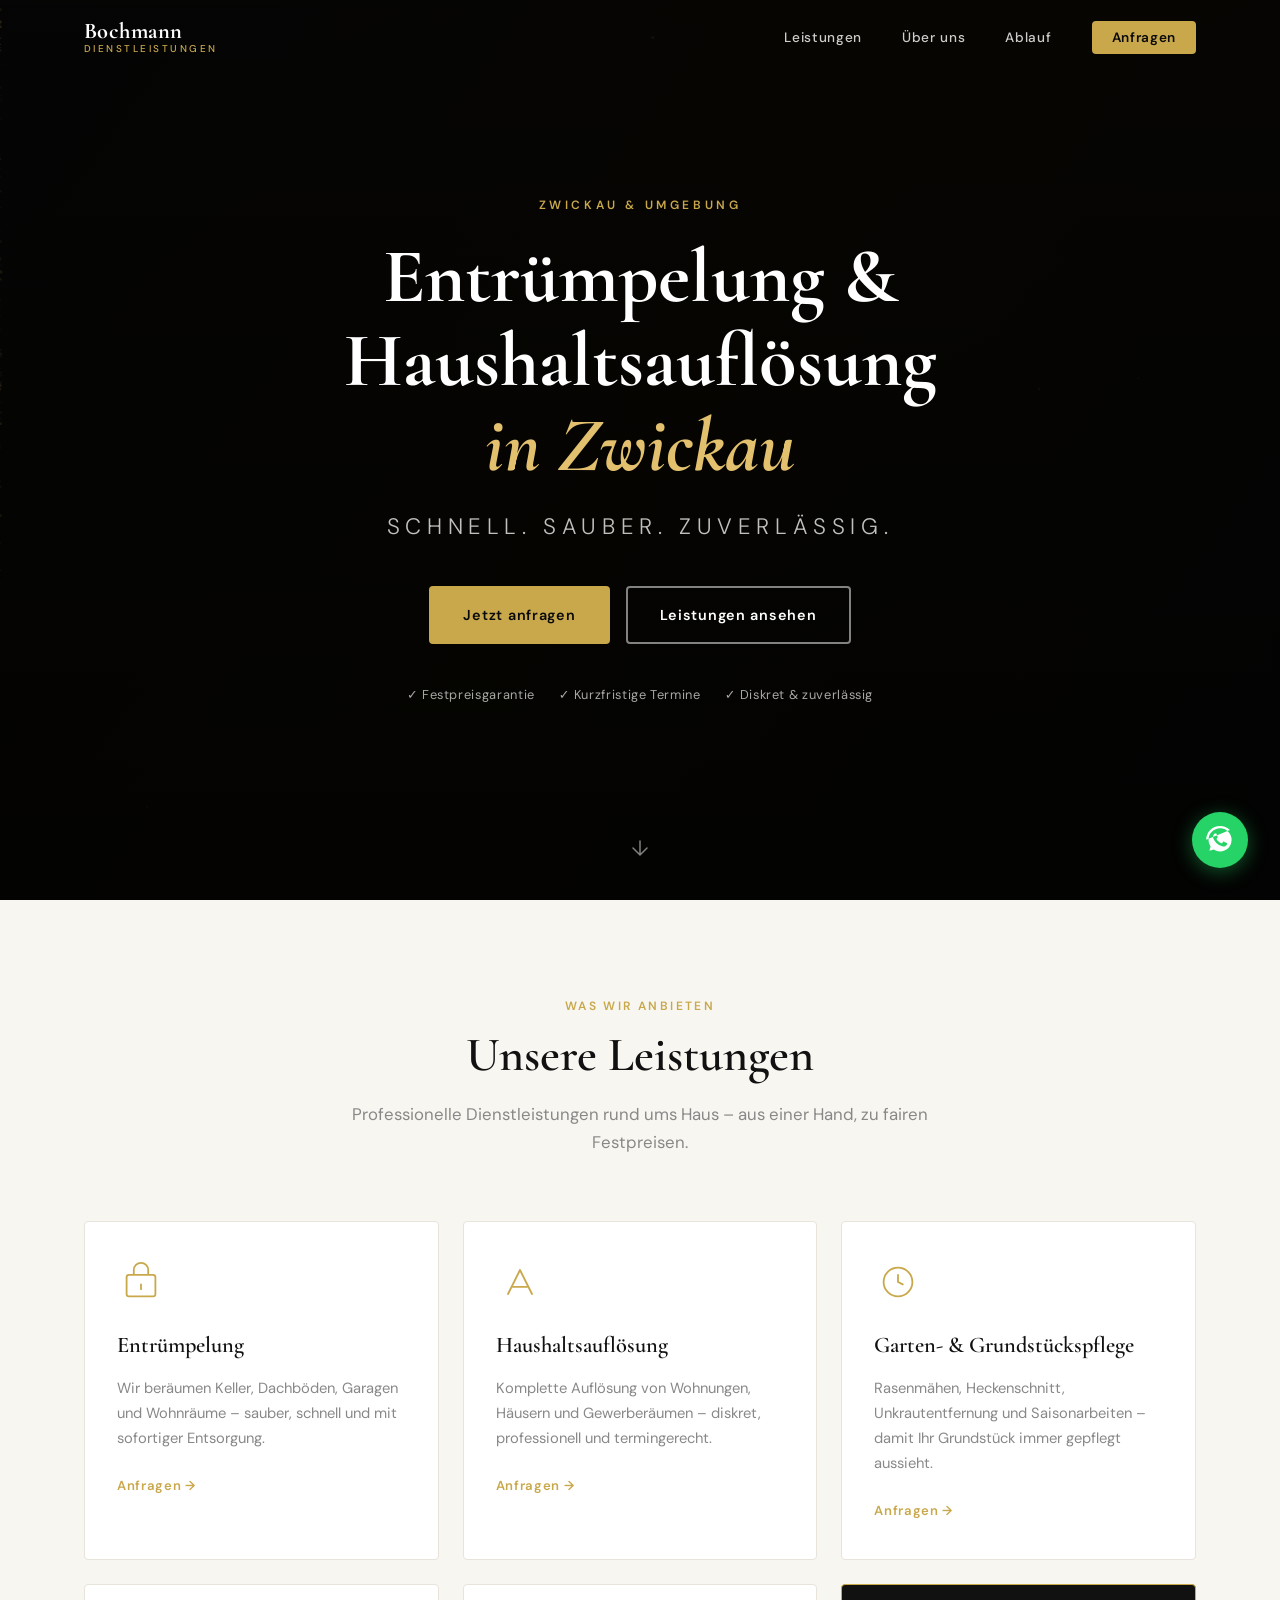
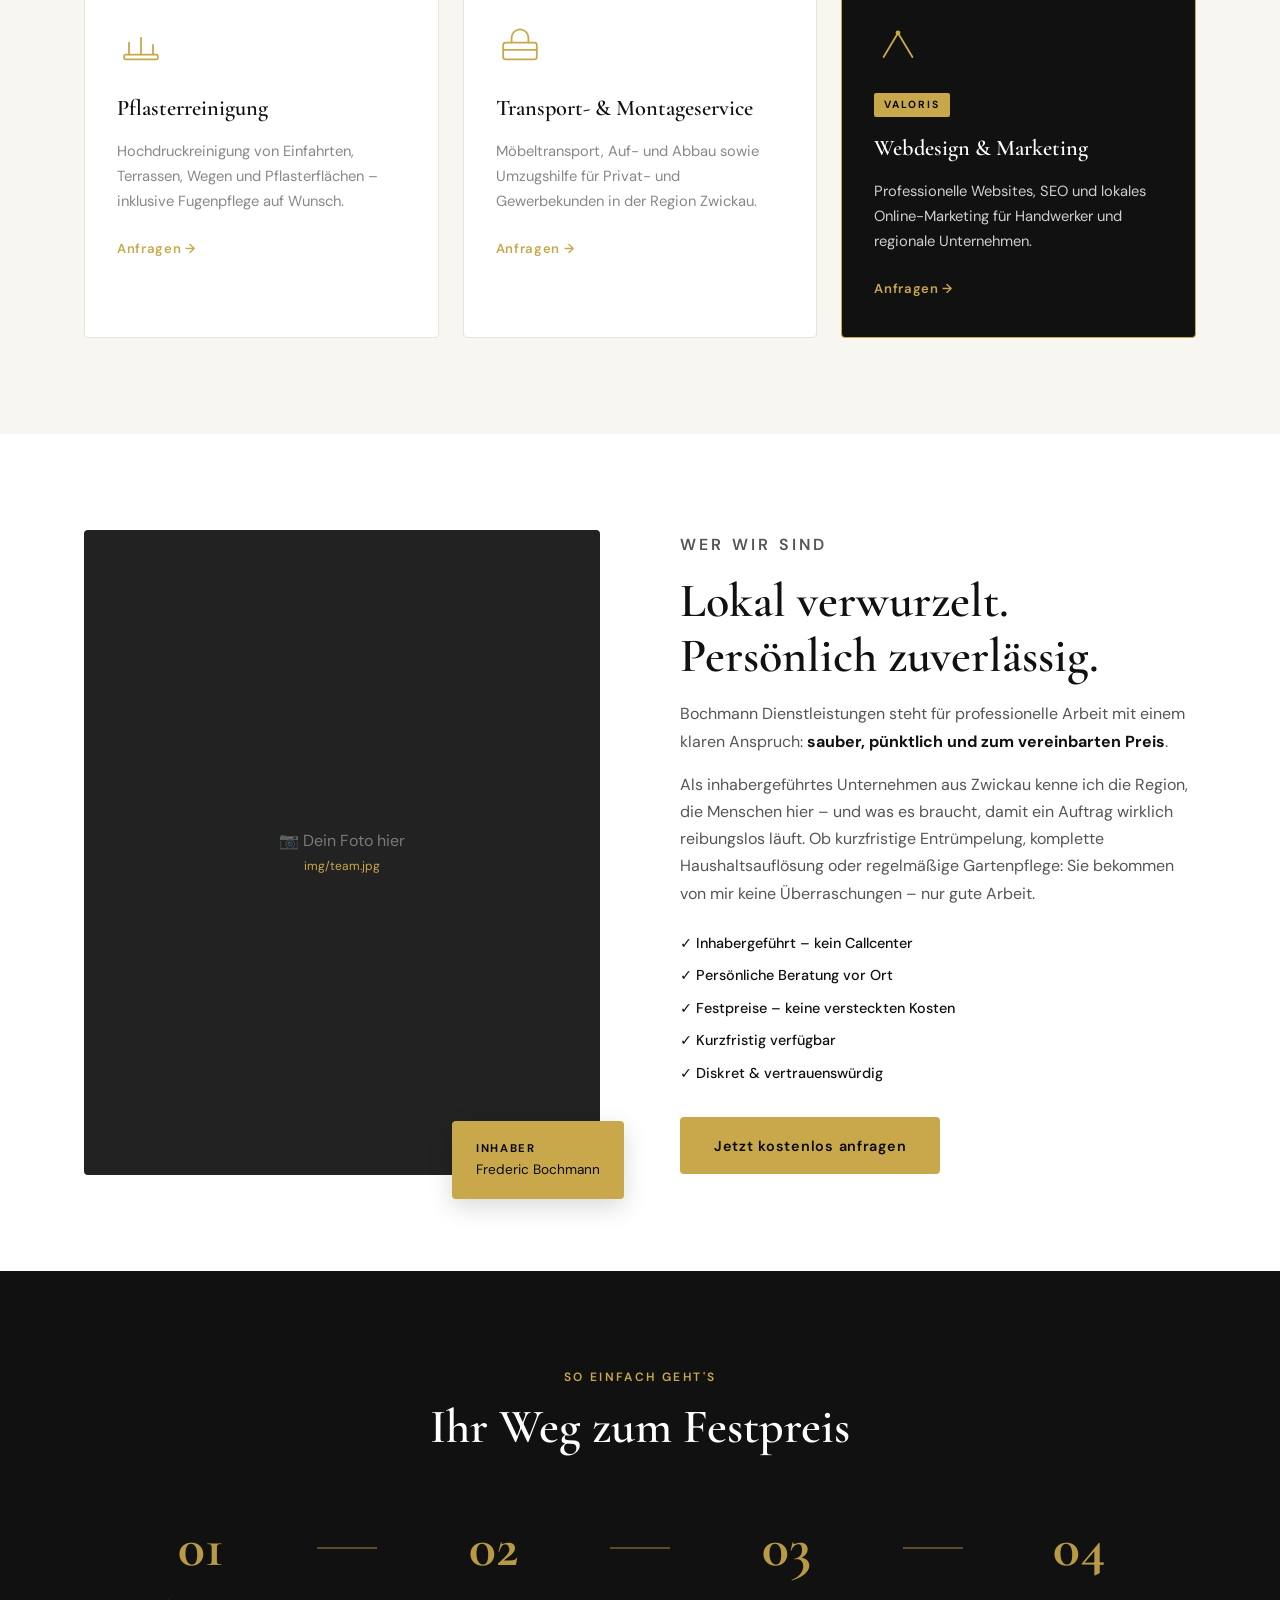
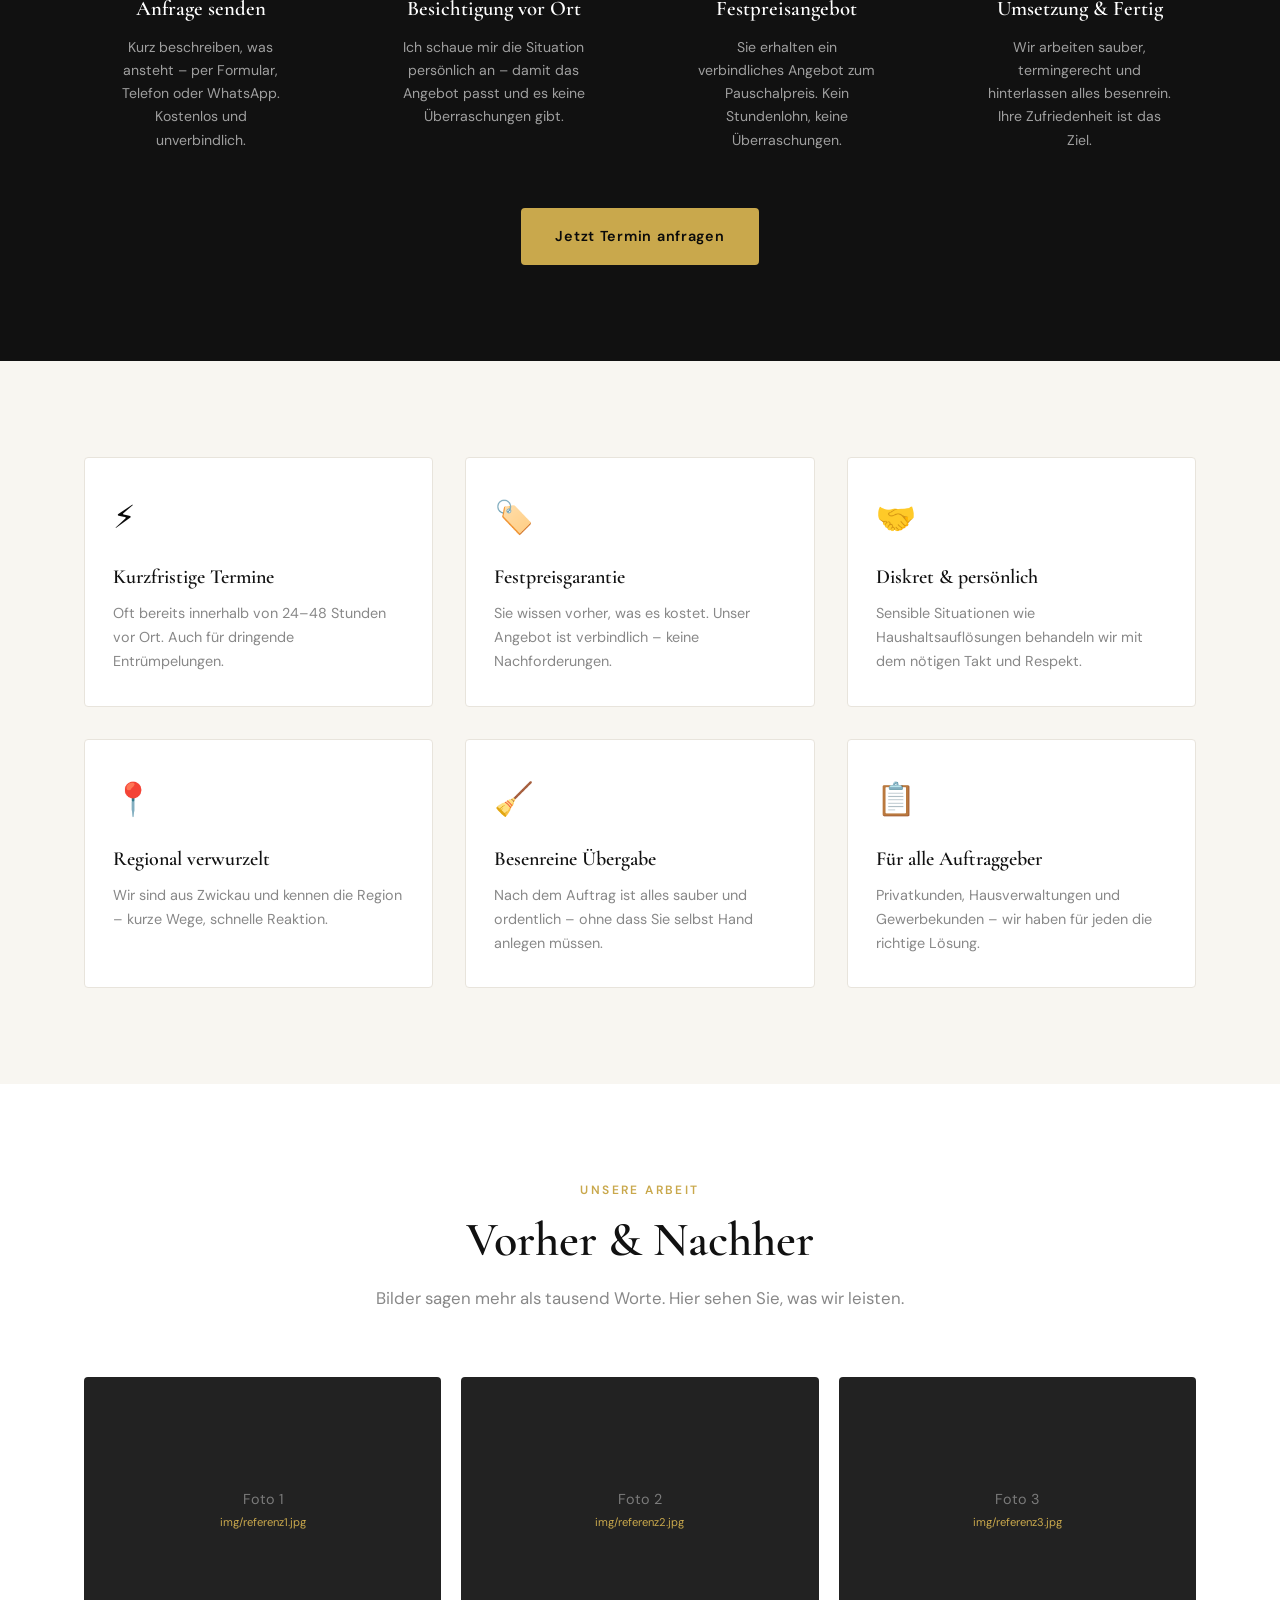
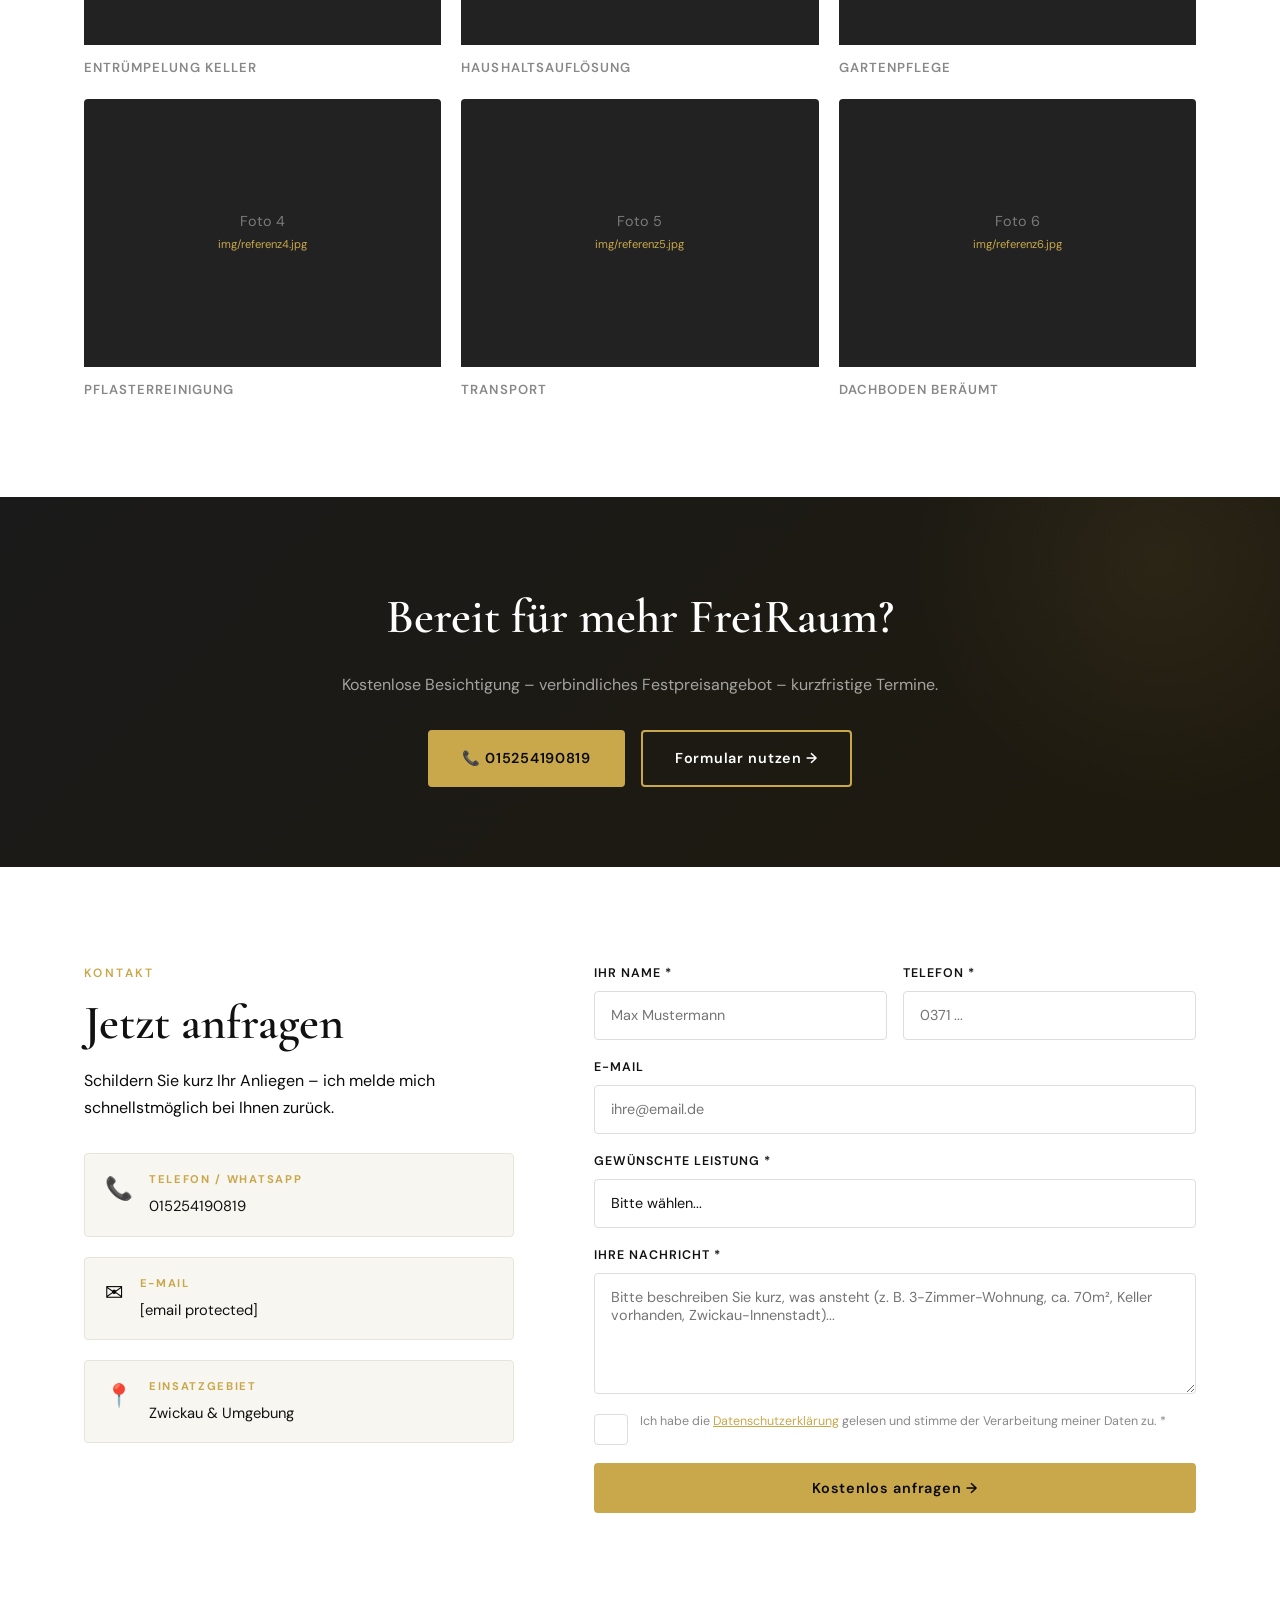
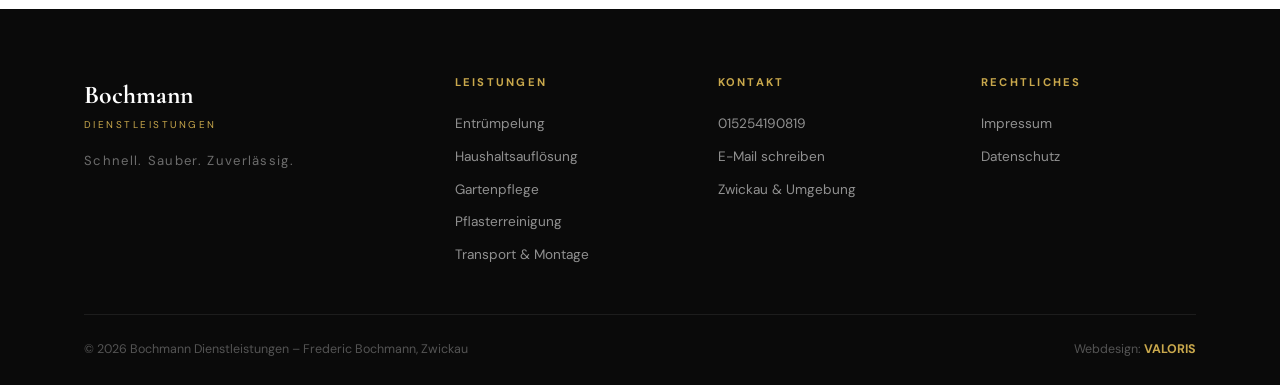
==== index.html @ b451229f "Update index.html" ====
<!DOCTYPE html>
<html lang="de">
<head>
  <meta charset="UTF-8" />
  <meta name="viewport" content="width=device-width, initial-scale=1.0" />
  <meta name="description" content="Bochmann Dienstleistungen – Entrümpelung, Haushaltsauflösung und Gartenpflege in Zwickau und Umgebung. Schnell, sauber, zuverlässig. Jetzt Festpreis anfragen!" />
  <title>Bochmann Dienstleistungen – Entrümpelung & Haushaltsauflösung Zwickau</title>

  <!-- Google Fonts: Cormorant Garamond (Display) + DM Sans (Body) -->
  <link rel="preconnect" href="https://fonts.googleapis.com" />
  <link rel="preconnect" href="https://fonts.gstatic.com" crossorigin />
  <link href="https://fonts.googleapis.com/css2?family=Cormorant+Garamond:wght@400;500;600;700&family=DM+Sans:wght@300;400;500;600&display=swap" rel="stylesheet" />

  <style>
/* =============================================
   FREIРАУМ DIENSTLEISTUNGEN – styles.css
   Design: Schwarz / Weiß / Gold (Premium)
   Schriften: Cormorant Garamond + DM Sans
============================================= */

/* ── CSS VARIABLEN ─────────────────────────── */
:root {
  --gold:        #C9A84C;
  --gold-light:  #E2C06E;
  --gold-dark:   #A07828;
  --black:       #0A0A0A;
  --dark:        #111111;
  --dark2:       #1A1A1A;
  --dark3:       #222222;
  --gray:        #888888;
  --gray-light:  #CCCCCC;
  --white:       #FFFFFF;
  --off-white:   #F8F6F1;

  --font-display: 'Cormorant Garamond', Georgia, serif;
  --font-body:    'DM Sans', system-ui, sans-serif;

  --max-w: 1160px;
  --radius: 4px;
  --transition: 0.3s ease;
}

/* ── RESET & BASE ──────────────────────────── */
*, *::before, *::after { box-sizing: border-box; margin: 0; padding: 0; }

html { scroll-behavior: smooth; font-size: 16px; }

body {
  font-family: var(--font-body);
  background: var(--white);
  color: var(--black);
  line-height: 1.7;
  overflow-x: hidden;
}

img { max-width: 100%; height: auto; display: block; }

a { color: inherit; text-decoration: none; }

ul { list-style: none; }

/* ── CONTAINER ─────────────────────────────── */
.container {
  max-width: var(--max-w);
  margin: 0 auto;
  padding: 0 1.5rem;
}

/* ── SECTION DEFAULTS ──────────────────────── */
.section { padding: 6rem 0; }

.section__header {
  text-align: center;
  max-width: 640px;
  margin: 0 auto 4rem;
}

.section__eyebrow {
  font-family: var(--font-body);
  font-size: 0.75rem;
  font-weight: 600;
  letter-spacing: 0.2em;
  text-transform: uppercase;
  color: var(--gold);
  margin-bottom: 0.75rem;
}

.section__title {
  font-family: var(--font-display);
  font-size: clamp(2rem, 4vw, 3rem);
  font-weight: 600;
  line-height: 1.15;
  color: var(--dark);
  margin-bottom: 1rem;
}

.section__desc {
  color: var(--gray);
  font-size: 1.05rem;
}

/* ── BUTTONS ───────────────────────────────── */
.btn {
  display: inline-flex;
  align-items: center;
  gap: 0.5rem;
  padding: 0.9rem 2rem;
  font-family: var(--font-body);
  font-size: 0.9rem;
  font-weight: 600;
  letter-spacing: 0.05em;
  border-radius: var(--radius);
  cursor: pointer;
  transition: all var(--transition);
  border: 2px solid transparent;
  white-space: nowrap;
}

.btn--gold {
  background: var(--gold);
  color: var(--black);
  border-color: var(--gold);
}
.btn--gold:hover {
  background: var(--gold-light);
  border-color: var(--gold-light);
  transform: translateY(-2px);
  box-shadow: 0 8px 24px rgba(201,168,76,0.35);
}

.btn--outline {
  background: transparent;
  color: var(--white);
  border-color: rgba(255,255,255,0.5);
}
.btn--outline:hover {
  background: rgba(255,255,255,0.1);
  border-color: var(--white);
}

.btn--outline-light {
  background: transparent;
  color: var(--white);
  border-color: var(--gold);
}
.btn--outline-light:hover {
  background: var(--gold);
  color: var(--black);
}

.btn--full { width: 100%; justify-content: center; }

/* ── NAVIGATION ────────────────────────────── */
.nav {
  position: fixed;
  top: 0; left: 0; right: 0;
  z-index: 1000;
  padding: 1.2rem 0;
  transition: background var(--transition), padding var(--transition), box-shadow var(--transition);
}

/* Nav scrolled state – wird per JS gesetzt */
.nav.scrolled {
  background: rgba(10,10,10,0.97);
  padding: 0.8rem 0;
  box-shadow: 0 2px 20px rgba(0,0,0,0.4);
  backdrop-filter: blur(10px);
}

.nav__inner {
  max-width: var(--max-w);
  margin: 0 auto;
  padding: 0 1.5rem;
  display: flex;
  align-items: center;
  justify-content: space-between;
}

.nav__logo {
  display: flex;
  flex-direction: column;
  line-height: 1.1;
}

.nav__logo-main {
  font-family: var(--font-display);
  font-size: 1.4rem;
  font-weight: 700;
  color: var(--white);
  letter-spacing: 0.02em;
}

.nav__logo-sub {
  font-size: 0.62rem;
  letter-spacing: 0.25em;
  text-transform: uppercase;
  color: var(--gold);
  font-weight: 500;
}

.nav__links {
  display: flex;
  align-items: center;
  gap: 2.5rem;
}

.nav__links a {
  color: rgba(255,255,255,0.8);
  font-size: 0.85rem;
  font-weight: 500;
  letter-spacing: 0.05em;
  transition: color var(--transition);
}
.nav__links a:hover { color: var(--gold); }

.nav__cta {
  background: var(--gold) !important;
  color: var(--black) !important;
  padding: 0.5rem 1.25rem;
  border-radius: var(--radius);
  font-weight: 600 !important;
  letter-spacing: 0.05em;
}
.nav__cta:hover { background: var(--gold-light) !important; }

/* Hamburger */
.nav__burger {
  display: none;
  flex-direction: column;
  gap: 5px;
  background: none;
  border: none;
  cursor: pointer;
  padding: 4px;
}
.nav__burger span {
  display: block;
  width: 24px;
  height: 2px;
  background: var(--white);
  transition: all var(--transition);
  transform-origin: center;
}
.nav__burger.open span:nth-child(1) { transform: translateY(7px) rotate(45deg); }
.nav__burger.open span:nth-child(2) { opacity: 0; }
.nav__burger.open span:nth-child(3) { transform: translateY(-7px) rotate(-45deg); }

/* ── HERO ──────────────────────────────────── */
.hero {
  position: relative;
  height: 100vh;
  min-height: 600px;
  display: flex;
  align-items: center;
  justify-content: center;
  overflow: hidden;
}

/* Video Hintergrund */
.hero__video {
  position: absolute;
  inset: 0;
  width: 100%;
  height: 100%;
  object-fit: cover;
  z-index: 0;
  /* Platzhalter-Hintergrund solange kein Video */
  background: var(--dark2);
}

/* Dunkler Overlay */
.hero__overlay {
  position: absolute;
  inset: 0;
  /* Gradient: unten dunkler für bessere Lesbarkeit */
  background: linear-gradient(
    180deg,
    rgba(0,0,0,0.55) 0%,
    rgba(0,0,0,0.65) 50%,
    rgba(0,0,0,0.75) 100%
  );
  z-index: 1;
}

/* Hero Content */
.hero__content {
  position: relative;
  z-index: 2;
  text-align: center;
  padding: 0 1.5rem;
  max-width: 900px;
  animation: heroFadeIn 1.2s ease forwards;
}

@keyframes heroFadeIn {
  from { opacity: 0; transform: translateY(30px); }
  to   { opacity: 1; transform: translateY(0); }
}

.hero__eyebrow {
  font-size: 0.75rem;
  font-weight: 600;
  letter-spacing: 0.3em;
  text-transform: uppercase;
  color: var(--gold);
  margin-bottom: 1.25rem;
  opacity: 0;
  animation: heroFadeIn 1s ease 0.2s forwards;
}

.hero__headline {
  font-family: var(--font-display);
  font-size: clamp(2.4rem, 6vw, 5rem);
  font-weight: 700;
  line-height: 1.1;
  color: var(--white);
  margin-bottom: 1.25rem;
  opacity: 0;
  animation: heroFadeIn 1s ease 0.4s forwards;
}

.hero__headline em {
  font-style: italic;
  color: var(--gold-light);
}

.hero__sub {
  font-size: clamp(1rem, 2vw, 1.4rem);
  color: rgba(255,255,255,0.75);
  letter-spacing: 0.25em;
  text-transform: uppercase;
  font-weight: 300;
  margin-bottom: 2.5rem;
  opacity: 0;
  animation: heroFadeIn 1s ease 0.6s forwards;
}

.hero__btns {
  display: flex;
  gap: 1rem;
  justify-content: center;
  flex-wrap: wrap;
  margin-bottom: 2.5rem;
  opacity: 0;
  animation: heroFadeIn 1s ease 0.8s forwards;
}

.hero__trust {
  display: flex;
  gap: 1.5rem;
  justify-content: center;
  flex-wrap: wrap;
  opacity: 0;
  animation: heroFadeIn 1s ease 1s forwards;
}

.hero__trust span {
  font-size: 0.8rem;
  color: rgba(255,255,255,0.65);
  letter-spacing: 0.05em;
}

/* Scroll-Pfeil */
.hero__scroll {
  position: absolute;
  bottom: 2rem;
  left: 50%;
  transform: translateX(-50%);
  z-index: 2;
  color: rgba(255,255,255,0.5);
  animation: scrollBounce 2s ease infinite;
  transition: color var(--transition);
}
.hero__scroll:hover { color: var(--gold); }

@keyframes scrollBounce {
  0%, 100% { transform: translateX(-50%) translateY(0); }
  50%        { transform: translateX(-50%) translateY(8px); }
}

/* ── LEISTUNGEN ────────────────────────────── */
.leistungen {
  background: var(--off-white);
}

.leistungen__grid {
  display: grid;
  grid-template-columns: repeat(3, 1fr);
  gap: 1.5rem;
}

.leistung-card {
  background: var(--white);
  padding: 2.25rem 2rem;
  border-radius: var(--radius);
  border: 1px solid #E8E4DC;
  position: relative;
  transition: all var(--transition);
  overflow: hidden;
}

.leistung-card::before {
  content: '';
  position: absolute;
  bottom: 0; left: 0;
  width: 0; height: 3px;
  background: var(--gold);
  transition: width 0.4s ease;
}

.leistung-card:hover {
  transform: translateY(-4px);
  box-shadow: 0 16px 40px rgba(0,0,0,0.08);
  border-color: var(--gold-light);
}
.leistung-card:hover::before { width: 100%; }

.leistung-card__icon {
  width: 48px;
  height: 48px;
  color: var(--gold);
  margin-bottom: 1.25rem;
}
.leistung-card__icon svg { width: 100%; height: 100%; }

.leistung-card h3 {
  font-family: var(--font-display);
  font-size: 1.4rem;
  font-weight: 600;
  margin-bottom: 0.75rem;
  color: var(--dark);
}

.leistung-card p {
  color: var(--gray);
  font-size: 0.92rem;
  line-height: 1.7;
  margin-bottom: 1.25rem;
}

.leistung-card__link {
  font-size: 0.82rem;
  font-weight: 600;
  color: var(--gold);
  letter-spacing: 0.05em;
  transition: color var(--transition);
}
.leistung-card__link:hover { color: var(--gold-dark); }

/* VALORIS Karte – besondere Hervorhebung */
.leistung-card--valoris {
  background: var(--dark);
  border-color: var(--gold);
}
.leistung-card--valoris h3,
.leistung-card--valoris p { color: rgba(255,255,255,0.8); }
.leistung-card--valoris h3 { color: var(--white); }

.leistung-card__badge {
  display: inline-block;
  font-size: 0.65rem;
  font-weight: 700;
  letter-spacing: 0.2em;
  color: var(--black);
  background: var(--gold);
  padding: 0.2rem 0.6rem;
  border-radius: 2px;
  margin-bottom: 0.75rem;
}

/* ── ÜBER UNS ──────────────────────────────── */
.ueber__inner {
  display: grid;
  grid-template-columns: 1fr 1fr;
  gap: 5rem;
  align-items: center;
}

.ueber__img-wrap {
  position: relative;
}

/* Bild-Platzhalter */
.ueber__img-placeholder {
  width: 100%;
  aspect-ratio: 4/5;
  background: var(--dark3);
  border-radius: var(--radius);
  display: flex;
  align-items: center;
  justify-content: center;
  text-align: center;
  color: rgba(255,255,255,0.4);
  font-size: 1rem;
  line-height: 1.5;
}
.ueber__img-placeholder small { font-size: 0.75rem; color: var(--gold); }

/* Badge über dem Bild */
.ueber__badge {
  position: absolute;
  bottom: -1.5rem;
  right: -1.5rem;
  background: var(--gold);
  color: var(--black);
  padding: 1.25rem 1.5rem;
  border-radius: var(--radius);
  font-size: 0.85rem;
  line-height: 1.4;
  box-shadow: 0 8px 24px rgba(0,0,0,0.15);
}
.ueber__badge strong {
  display: block;
  font-size: 0.7rem;
  letter-spacing: 0.15em;
  text-transform: uppercase;
  margin-bottom: 0.2rem;
}

/* Über-uns Text */
.ueber__text { }
.ueber__text p {
  color: #555;
  margin-bottom: 1rem;
  font-size: 1rem;
}
.ueber__text strong { color: var(--dark); }

.ueber__list {
  margin-top: 1.5rem;
  display: flex;
  flex-direction: column;
  gap: 0.5rem;
}
.ueber__list li {
  font-size: 0.9rem;
  color: var(--dark);
  font-weight: 500;
}

/* ── ABLAUF ────────────────────────────────── */
.ablauf {
  background: var(--dark);
  color: var(--white);
}

.ablauf .section__title { color: var(--white); }
.ablauf .section__desc { color: rgba(255,255,255,0.6); }

.ablauf__steps {
  display: flex;
  align-items: flex-start;
  gap: 0;
  position: relative;
}

.ablauf__step {
  flex: 1;
  display: flex;
  flex-direction: column;
  align-items: center;
  text-align: center;
  padding: 0 1.5rem;
}

.ablauf__num {
  font-family: var(--font-display);
  font-size: 3.5rem;
  font-weight: 700;
  color: var(--gold);
  line-height: 1;
  margin-bottom: 1rem;
  opacity: 0.9;
}

.ablauf__content h3 {
  font-family: var(--font-display);
  font-size: 1.3rem;
  font-weight: 600;
  color: var(--white);
  margin-bottom: 0.6rem;
}

.ablauf__content p {
  font-size: 0.88rem;
  color: rgba(255,255,255,0.6);
  line-height: 1.65;
}

/* Verbinder zwischen Schritten */
.ablauf__connector {
  flex-shrink: 0;
  width: 60px;
  height: 2px;
  background: var(--gold);
  opacity: 0.4;
  margin-top: 1.75rem; /* Zentriert mit der Zahl */
}

.ablauf__cta {
  text-align: center;
  margin-top: 3.5rem;
}

/* ── VORTEILE ──────────────────────────────── */
.vorteile {
  background: var(--off-white);
}

.vorteile__grid {
  display: grid;
  grid-template-columns: repeat(3, 1fr);
  gap: 2rem;
}

.vorteil {
  background: var(--white);
  padding: 2rem 1.75rem;
  border-radius: var(--radius);
  border: 1px solid #E8E4DC;
  transition: all var(--transition);
}

.vorteil:hover {
  transform: translateY(-3px);
  box-shadow: 0 12px 30px rgba(0,0,0,0.07);
}

.vorteil__icon {
  font-size: 2rem;
  margin-bottom: 1rem;
}

.vorteil h3 {
  font-family: var(--font-display);
  font-size: 1.25rem;
  font-weight: 600;
  margin-bottom: 0.5rem;
  color: var(--dark);
}

.vorteil p {
  font-size: 0.9rem;
  color: var(--gray);
  line-height: 1.65;
}

/* ── REFERENZEN ────────────────────────────── */
.referenzen { }

.referenzen__grid {
  display: grid;
  grid-template-columns: repeat(3, 1fr);
  gap: 1.25rem;
}

.ref-card { overflow: hidden; border-radius: var(--radius); }

.ref-card__img {
  aspect-ratio: 4/3;
  overflow: hidden;
}

.ref-card__img img {
  width: 100%;
  height: 100%;
  object-fit: cover;
  transition: transform 0.5s ease;
}
.ref-card:hover .ref-card__img img { transform: scale(1.05); }

/* Platzhalter für Referenzbilder */
.ref-card__img--placeholder {
  background: var(--dark3);
  display: flex;
  align-items: center;
  justify-content: center;
  text-align: center;
  color: rgba(255,255,255,0.4);
  font-size: 0.9rem;
  line-height: 1.5;
}
.ref-card__img--placeholder small { font-size: 0.7rem; color: var(--gold); }

.ref-card__label {
  margin-top: 0.75rem;
  font-size: 0.82rem;
  font-weight: 600;
  letter-spacing: 0.08em;
  text-transform: uppercase;
  color: var(--gray);
}

/* ── CTA BANNER ────────────────────────────── */
.cta-banner {
  background: linear-gradient(135deg, var(--dark2) 0%, #1F1A0E 100%);
  padding: 5rem 0;
  position: relative;
  overflow: hidden;
}

/* Dekoratives Gold-Element */
.cta-banner::before {
  content: '';
  position: absolute;
  top: -50%;
  right: -10%;
  width: 500px;
  height: 500px;
  border-radius: 50%;
  background: radial-gradient(circle, rgba(201,168,76,0.08) 0%, transparent 70%);
  pointer-events: none;
}

.cta-banner__inner {
  text-align: center;
  position: relative;
  z-index: 1;
}

.cta-banner__inner h2 {
  font-family: var(--font-display);
  font-size: clamp(2rem, 4vw, 3rem);
  color: var(--white);
  margin-bottom: 0.75rem;
  font-weight: 600;
}

.cta-banner__inner p {
  color: rgba(255,255,255,0.6);
  font-size: 1rem;
  margin-bottom: 2rem;
}

.cta-banner__btns {
  display: flex;
  gap: 1rem;
  justify-content: center;
  flex-wrap: wrap;
}

/* ── KONTAKT ───────────────────────────────── */
.kontakt {
  background: var(--white);
}

.kontakt__inner {
  display: grid;
  grid-template-columns: 1fr 1.4fr;
  gap: 5rem;
  align-items: start;
}

/* Kontakt-Info */
.kontakt__details {
  display: flex;
  flex-direction: column;
  gap: 1.25rem;
  margin-top: 2rem;
}

.kontakt__item {
  display: flex;
  align-items: flex-start;
  gap: 1rem;
  padding: 1rem 1.25rem;
  background: var(--off-white);
  border-radius: var(--radius);
  border: 1px solid #E8E4DC;
  transition: all var(--transition);
  color: inherit;
}

a.kontakt__item:hover {
  border-color: var(--gold);
  background: #FBF8F0;
}

.kontakt__item-icon { font-size: 1.4rem; flex-shrink: 0; }

.kontakt__item strong {
  display: block;
  font-size: 0.7rem;
  letter-spacing: 0.15em;
  text-transform: uppercase;
  color: var(--gold);
  margin-bottom: 0.2rem;
}

.kontakt__item span { font-size: 0.92rem; color: var(--dark); }

/* Formular */
.kontakt__form {
  display: flex;
  flex-direction: column;
  gap: 1.1rem;
}

.form-row {
  display: grid;
  grid-template-columns: 1fr 1fr;
  gap: 1rem;
}

.form-group {
  display: flex;
  flex-direction: column;
  gap: 0.4rem;
}

.form-group label {
  font-size: 0.78rem;
  font-weight: 600;
  letter-spacing: 0.08em;
  text-transform: uppercase;
  color: var(--dark);
}

.form-group input,
.form-group select,
.form-group textarea {
  width: 100%;
  padding: 0.9rem 1rem;
  border: 1px solid #DDD;
  border-radius: var(--radius);
  font-family: var(--font-body);
  font-size: 0.9rem;
  color: var(--dark);
  background: var(--white);
  transition: border-color var(--transition), box-shadow var(--transition);
  appearance: none;
  -webkit-appearance: none;
}

.form-group input:focus,
.form-group select:focus,
.form-group textarea:focus {
  outline: none;
  border-color: var(--gold);
  box-shadow: 0 0 0 3px rgba(201,168,76,0.12);
}

.form-group textarea { resize: vertical; min-height: 120px; }

/* DSGVO Checkbox */
.form-group--check {
  flex-direction: row;
  align-items: flex-start;
  gap: 0.75rem;
}
.form-group--check input[type="checkbox"] {
  width: 16px;
  height: 16px;
  min-width: 16px;
  margin-top: 3px;
  cursor: pointer;
  accent-color: var(--gold);
}
.form-group--check label {
  font-size: 0.78rem;
  text-transform: none;
  letter-spacing: 0;
  font-weight: 400;
  color: var(--gray);
  cursor: pointer;
}
.form-group--check a { color: var(--gold); text-decoration: underline; }

/* Erfolgsmeldung */
.form-success {
  background: #F0FBF0;
  border: 1px solid #9BDF9B;
  color: #1F6B1F;
  padding: 1rem 1.25rem;
  border-radius: var(--radius);
  font-size: 0.9rem;
  font-weight: 500;
}

/* ── FOOTER ────────────────────────────────── */
.footer {
  background: var(--black);
  color: rgba(255,255,255,0.7);
  padding-top: 4rem;
}

.footer__inner {
  display: grid;
  grid-template-columns: 1.5fr 1fr 1fr 1fr;
  gap: 3rem;
  padding-bottom: 3rem;
  border-bottom: 1px solid rgba(255,255,255,0.08);
}

.footer__logo-main {
  font-family: var(--font-display);
  font-size: 1.6rem;
  font-weight: 700;
  color: var(--white);
}
.footer__logo-sub {
  font-size: 0.62rem;
  letter-spacing: 0.25em;
  text-transform: uppercase;
  color: var(--gold);
  margin-bottom: 1rem;
}
.footer__tagline {
  font-size: 0.82rem;
  color: rgba(255,255,255,0.4);
  letter-spacing: 0.1em;
}

.footer__links-col h4 {
  font-size: 0.7rem;
  font-weight: 700;
  letter-spacing: 0.2em;
  text-transform: uppercase;
  color: var(--gold);
  margin-bottom: 1.25rem;
}

.footer__links-col ul {
  display: flex;
  flex-direction: column;
  gap: 0.6rem;
}

.footer__links-col li,
.footer__links-col a {
  font-size: 0.85rem;
  color: rgba(255,255,255,0.55);
  transition: color var(--transition);
}
.footer__links-col a:hover { color: var(--gold); }

.footer__bottom {
  display: flex;
  justify-content: space-between;
  align-items: center;
  padding: 1.5rem 0;
  font-size: 0.78rem;
  color: rgba(255,255,255,0.3);
  flex-wrap: wrap;
  gap: 0.5rem;
}
.footer__bottom strong { color: var(--gold); }

/* ── WHATSAPP FLOATING BUTTON ──────────────── */
.whatsapp-btn {
  position: fixed;
  bottom: 2rem;
  right: 2rem;
  width: 56px;
  height: 56px;
  background: #25D366;
  color: var(--white);
  border-radius: 50%;
  display: flex;
  align-items: center;
  justify-content: center;
  z-index: 999;
  box-shadow: 0 4px 20px rgba(37,211,102,0.4);
  transition: all var(--transition);
}
.whatsapp-btn svg { width: 28px; height: 28px; }
.whatsapp-btn:hover {
  transform: scale(1.1);
  box-shadow: 0 6px 28px rgba(37,211,102,0.55);
}

/* ── SCROLL REVEAL ANIMATION ───────────────── */
[data-reveal] {
  opacity: 0;
  transform: translateY(28px);
  transition: opacity 0.7s ease, transform 0.7s ease;
}
[data-reveal].revealed {
  opacity: 1;
  transform: translateY(0);
}

/* ── RESPONSIVE – TABLET (< 1024px) ─────────── */
@media (max-width: 1024px) {
  .leistungen__grid { grid-template-columns: repeat(2, 1fr); }
  .vorteile__grid   { grid-template-columns: repeat(2, 1fr); }
  .referenzen__grid { grid-template-columns: repeat(2, 1fr); }

  .ueber__inner {
    grid-template-columns: 1fr;
    gap: 3rem;
  }
  .ueber__badge {
    right: 0;
    bottom: -1rem;
  }

  .kontakt__inner {
    grid-template-columns: 1fr;
    gap: 3rem;
  }

  .footer__inner {
    grid-template-columns: 1fr 1fr;
    gap: 2rem;
  }
}

/* ── RESPONSIVE – MOBILE (< 768px) ─────────── */
@media (max-width: 768px) {
  .section { padding: 4rem 0; }

  /* Navigation mobile */
  .nav__links {
    position: fixed;
    top: 0; right: 0;
    width: 75vw;
    max-width: 300px;
    height: 100vh;
    background: var(--dark);
    flex-direction: column;
    justify-content: center;
    align-items: flex-start;
    padding: 3rem 2rem;
    gap: 1.75rem;
    transform: translateX(100%);
    transition: transform var(--transition);
    z-index: 999;
  }
  .nav__links.open { transform: translateX(0); }
  .nav__links a { font-size: 1.1rem; }
  .nav__burger { display: flex; z-index: 1001; }

  /* Hero */
  .hero__btns {
    flex-direction: column;
    align-items: center;
  }
  .hero__trust { flex-direction: column; align-items: center; gap: 0.5rem; }

  /* Leistungen */
  .leistungen__grid { grid-template-columns: 1fr; }

  /* Ablauf – vertikal */
  .ablauf__steps {
    flex-direction: column;
    gap: 2rem;
    align-items: center;
  }
  .ablauf__connector {
    width: 2px;
    height: 40px;
    margin: 0;
  }

  /* Vorteile */
  .vorteile__grid { grid-template-columns: 1fr; }

  /* Referenzen */
  .referenzen__grid { grid-template-columns: 1fr; }

  /* Form */
  .form-row { grid-template-columns: 1fr; }

  /* Footer */
  .footer__inner { grid-template-columns: 1fr; }
  .footer__bottom { flex-direction: column; text-align: center; }
}

/* ── RESPONSIVE – SMALL (< 480px) ──────────── */
@media (max-width: 480px) {
  .hero__headline { font-size: 2.2rem; }
  .btn { padding: 0.8rem 1.5rem; font-size: 0.85rem; }
  .ueber__badge { position: static; margin-top: 1rem; display: inline-block; }
}


.leistung-card[data-reveal]:nth-child(1){transition-delay:0s}
.leistung-card[data-reveal]:nth-child(2){transition-delay:0.1s}
.leistung-card[data-reveal]:nth-child(3){transition-delay:0.2s}
.leistung-card[data-reveal]:nth-child(4){transition-delay:0.3s}
.leistung-card[data-reveal]:nth-child(5){transition-delay:0.4s}
.leistung-card[data-reveal]:nth-child(6){transition-delay:0.5s}
</style>
</head>
<body>

  <!-- =============================================
       NAVIGATION
  ============================================= -->
  <nav class="nav" id="nav">
    <div class="nav__inner">
      <a href="#hero" class="nav__logo">
        <span class="nav__logo-main">Bochmann</span>
        <span class="nav__logo-sub">Dienstleistungen</span>
      </a>
      <ul class="nav__links" id="navLinks">
        <li><a href="#leistungen">Leistungen</a></li>
        <li><a href="#ueber-uns">Über uns</a></li>
        <li><a href="#ablauf">Ablauf</a></li>
        <li><a href="#kontakt" class="nav__cta">Anfragen</a></li>
      </ul>
      <!-- Hamburger für Mobile -->
      <button class="nav__burger" id="burger" aria-label="Menü öffnen">
        <span></span><span></span><span></span>
      </button>
    </div>
  </nav>

  <!-- =============================================
       HERO – Fullscreen mit Video-Hintergrund
  ============================================= -->
  <section class="hero" id="hero">

    <!--
      ╔══════════════════════════════════════════╗
      ║  VIDEO PLATZHALTER                       ║
      ║  Ersetze "placeholder-video.mp4" mit     ║
      ║  deiner eigenen Video-Datei.             ║
      ║  Empfohlen: mp4, max. 15 MB, 1920x1080  ║
      ╚══════════════════════════════════════════╝
    -->
    <!--
      VIDEO: Pexels Stock-Video (kostenlos, CC0).
      Ersetze die src mit deinem eigenen Video sobald verfügbar.
      Empfohlen: video/hero.mp4 – max. 15MB, 1920x1080
    -->
    <!-- Video wird per Canvas animiert – hero.mp4 lokal einbinden wenn verfügbar -->
    <canvas id="heroCanvas" style="position:absolute;inset:0;width:100%;height:100%;z-index:0;"></canvas>

    <!-- Dunkler Overlay für Lesbarkeit -->
    <div class="hero__overlay"></div>

    <!-- Hero Content -->
    <div class="hero__content">
      <p class="hero__eyebrow">Zwickau & Umgebung</p>
      <h1 class="hero__headline">
        Entrümpelung &amp;<br />Haushaltsauflösung<br />
        <em>in Zwickau</em>
      </h1>
      <p class="hero__sub">Schnell. Sauber. Zuverlässig.</p>
      <div class="hero__btns">
        <a href="#kontakt" class="btn btn--gold">Jetzt anfragen</a>
        <a href="#leistungen" class="btn btn--outline">Leistungen ansehen</a>
      </div>
      <!-- Trust-Badges -->
      <div class="hero__trust">
        <span>✓ Festpreisgarantie</span>
        <span>✓ Kurzfristige Termine</span>
        <span>✓ Diskret & zuverlässig</span>
      </div>
    </div>

    <!-- Scroll-Pfeil -->
    <a href="#leistungen" class="hero__scroll" aria-label="Nach unten scrollen">
      <svg width="24" height="24" viewBox="0 0 24 24" fill="none">
        <path d="M12 5v14M5 12l7 7 7-7" stroke="currentColor" stroke-width="1.5" stroke-linecap="round"/>
      </svg>
    </a>
  </section>

  <!-- =============================================
       LEISTUNGEN
  ============================================= -->
  <section class="section leistungen" id="leistungen">
    <div class="container">
      <div class="section__header">
        <p class="section__eyebrow">Was wir anbieten</p>
        <h2 class="section__title">Unsere Leistungen</h2>
        <p class="section__desc">Professionelle Dienstleistungen rund ums Haus – aus einer Hand, zu fairen Festpreisen.</p>
      </div>

      <div class="leistungen__grid">

        <!-- Leistung 1 -->
        <div class="leistung-card" data-reveal>
          <div class="leistung-card__icon">
            <svg viewBox="0 0 40 40" fill="none"><rect x="8" y="14" width="24" height="18" rx="2" stroke="currentColor" stroke-width="1.5"/><path d="M14 14V10a6 6 0 1 1 12 0v4" stroke="currentColor" stroke-width="1.5"/><path d="M20 22v4" stroke="currentColor" stroke-width="1.5" stroke-linecap="round"/></svg>
          </div>
          <h3>Entrümpelung</h3>
          <p>Wir beräumen Keller, Dachböden, Garagen und Wohnräume – sauber, schnell und mit sofortiger Entsorgung.</p>
          <a href="#kontakt" class="leistung-card__link">Anfragen →</a>
        </div>

        <!-- Leistung 2 -->
        <div class="leistung-card" data-reveal>
          <div class="leistung-card__icon">
            <svg viewBox="0 0 40 40" fill="none"><path d="M10 30 L20 10 L30 30" stroke="currentColor" stroke-width="1.5" stroke-linecap="round" stroke-linejoin="round"/><path d="M14 24h12" stroke="currentColor" stroke-width="1.5" stroke-linecap="round"/></svg>
          </div>
          <h3>Haushaltsauflösung</h3>
          <p>Komplette Auflösung von Wohnungen, Häusern und Gewerberäumen – diskret, professionell und termingerecht.</p>
          <a href="#kontakt" class="leistung-card__link">Anfragen →</a>
        </div>

        <!-- Leistung 3 -->
        <div class="leistung-card" data-reveal>
          <div class="leistung-card__icon">
            <svg viewBox="0 0 40 40" fill="none"><circle cx="20" cy="20" r="12" stroke="currentColor" stroke-width="1.5"/><path d="M20 14v6l4 2" stroke="currentColor" stroke-width="1.5" stroke-linecap="round"/></svg>
          </div>
          <h3>Garten- & Grundstückspflege</h3>
          <p>Rasenmähen, Heckenschnitt, Unkrautentfernung und Saisonarbeiten – damit Ihr Grundstück immer gepflegt aussieht.</p>
          <a href="#kontakt" class="leistung-card__link">Anfragen →</a>
        </div>

        <!-- Leistung 4 -->
        <div class="leistung-card" data-reveal>
          <div class="leistung-card__icon">
            <svg viewBox="0 0 40 40" fill="none"><rect x="6" y="28" width="28" height="4" rx="1" stroke="currentColor" stroke-width="1.5"/><path d="M10 28V18" stroke="currentColor" stroke-width="1.5" stroke-linecap="round"/><path d="M20 28V14" stroke="currentColor" stroke-width="1.5" stroke-linecap="round"/><path d="M30 28V20" stroke="currentColor" stroke-width="1.5" stroke-linecap="round"/></svg>
          </div>
          <h3>Pflasterreinigung</h3>
          <p>Hochdruckreinigung von Einfahrten, Terrassen, Wegen und Pflasterflächen – inklusive Fugenpflege auf Wunsch.</p>
          <a href="#kontakt" class="leistung-card__link">Anfragen →</a>
        </div>

        <!-- Leistung 5 -->
        <div class="leistung-card" data-reveal>
          <div class="leistung-card__icon">
            <svg viewBox="0 0 40 40" fill="none"><rect x="6" y="18" width="28" height="14" rx="2" stroke="currentColor" stroke-width="1.5"/><path d="M6 24h28M13 18V14a7 7 0 0 1 14 0v4" stroke="currentColor" stroke-width="1.5" stroke-linecap="round"/></svg>
          </div>
          <h3>Transport- & Montageservice</h3>
          <p>Möbeltransport, Auf- und Abbau sowie Umzugshilfe für Privat- und Gewerbekunden in der Region Zwickau.</p>
          <a href="#kontakt" class="leistung-card__link">Anfragen →</a>
        </div>

        <!-- Leistung 6: VALORIS -->
        <div class="leistung-card leistung-card--valoris" data-reveal>
          <div class="leistung-card__icon">
            <svg viewBox="0 0 40 40" fill="none"><path d="M8 30 L20 10 L32 30" stroke="currentColor" stroke-width="1.5" stroke-linecap="round" stroke-linejoin="round"/><circle cx="20" cy="10" r="2" fill="currentColor"/></svg>
          </div>
          <div class="leistung-card__badge">VALORIS</div>
          <h3>Webdesign & Marketing</h3>
          <p>Professionelle Websites, SEO und lokales Online-Marketing für Handwerker und regionale Unternehmen.</p>
          <a href="#kontakt" class="leistung-card__link">Anfragen →</a>
        </div>

      </div>
    </div>
  </section>

  <!-- =============================================
       ÜBER UNS
  ============================================= -->
  <section class="section ueber" id="ueber-uns">
    <div class="container">
      <div class="ueber__inner">

        <!-- Bild-Seite -->
        <div class="ueber__img-wrap" data-reveal>
          <!--
            ╔══════════════════════════════════════════╗
            ║  BILD PLATZHALTER                        ║
            ║  Ersetze "img/team.jpg" mit deinem Foto  ║
            ║  Empfohlen: 800x900px, JPG               ║
            ╚══════════════════════════════════════════╝
          -->
          <div class="ueber__img-placeholder">
            <span>📷 Dein Foto hier<br /><small>img/team.jpg</small></span>
          </div>
          <div class="ueber__badge">
            <strong>Inhaber</strong>
            Frederic Bochmann
          </div>
        </div>

        <!-- Text-Seite -->
        <div class="ueber__text" data-reveal>
          <p class="section__eyebrow">Wer wir sind</p>
          <h2 class="section__title">Lokal verwurzelt.<br />Persönlich zuverlässig.</h2>
          <p>Bochmann Dienstleistungen steht für professionelle Arbeit mit einem klaren Anspruch: <strong>sauber, pünktlich und zum vereinbarten Preis</strong>.</p>
          <p>Als inhabergeführtes Unternehmen aus Zwickau kenne ich die Region, die Menschen hier – und was es braucht, damit ein Auftrag wirklich reibungslos läuft. Ob kurzfristige Entrümpelung, komplette Haushaltsauflösung oder regelmäßige Gartenpflege: Sie bekommen von mir keine Überraschungen – nur gute Arbeit.</p>
          <ul class="ueber__list">
            <li>✓ Inhabergeführt – kein Callcenter</li>
            <li>✓ Persönliche Beratung vor Ort</li>
            <li>✓ Festpreise – keine versteckten Kosten</li>
            <li>✓ Kurzfristig verfügbar</li>
            <li>✓ Diskret & vertrauenswürdig</li>
          </ul>
          <a href="#kontakt" class="btn btn--gold" style="margin-top:2rem">Jetzt kostenlos anfragen</a>
        </div>

      </div>
    </div>
  </section>

  <!-- =============================================
       ABLAUF
  ============================================= -->
  <section class="section ablauf" id="ablauf">
    <div class="container">
      <div class="section__header">
        <p class="section__eyebrow">So einfach geht's</p>
        <h2 class="section__title">Ihr Weg zum Festpreis</h2>
      </div>

      <div class="ablauf__steps">

        <div class="ablauf__step" data-reveal>
          <div class="ablauf__num">01</div>
          <div class="ablauf__content">
            <h3>Anfrage senden</h3>
            <p>Kurz beschreiben, was ansteht – per Formular, Telefon oder WhatsApp. Kostenlos und unverbindlich.</p>
          </div>
        </div>

        <div class="ablauf__connector"></div>

        <div class="ablauf__step" data-reveal>
          <div class="ablauf__num">02</div>
          <div class="ablauf__content">
            <h3>Besichtigung vor Ort</h3>
            <p>Ich schaue mir die Situation persönlich an – damit das Angebot passt und es keine Überraschungen gibt.</p>
          </div>
        </div>

        <div class="ablauf__connector"></div>

        <div class="ablauf__step" data-reveal>
          <div class="ablauf__num">03</div>
          <div class="ablauf__content">
            <h3>Festpreisangebot</h3>
            <p>Sie erhalten ein verbindliches Angebot zum Pauschalpreis. Kein Stundenlohn, keine Überraschungen.</p>
          </div>
        </div>

        <div class="ablauf__connector"></div>

        <div class="ablauf__step" data-reveal>
          <div class="ablauf__num">04</div>
          <div class="ablauf__content">
            <h3>Umsetzung & Fertig</h3>
            <p>Wir arbeiten sauber, termingerecht und hinterlassen alles besenrein. Ihre Zufriedenheit ist das Ziel.</p>
          </div>
        </div>

      </div>

      <div class="ablauf__cta">
        <a href="#kontakt" class="btn btn--gold">Jetzt Termin anfragen</a>
      </div>
    </div>
  </section>

  <!-- =============================================
       VORTEILE / USPs
  ============================================= -->
  <section class="section vorteile" id="vorteile">
    <div class="container">
      <div class="vorteile__grid">

        <div class="vorteil" data-reveal>
          <div class="vorteil__icon">⚡</div>
          <h3>Kurzfristige Termine</h3>
          <p>Oft bereits innerhalb von 24–48 Stunden vor Ort. Auch für dringende Entrümpelungen.</p>
        </div>

        <div class="vorteil" data-reveal>
          <div class="vorteil__icon">🏷️</div>
          <h3>Festpreisgarantie</h3>
          <p>Sie wissen vorher, was es kostet. Unser Angebot ist verbindlich – keine Nachforderungen.</p>
        </div>

        <div class="vorteil" data-reveal>
          <div class="vorteil__icon">🤝</div>
          <h3>Diskret & persönlich</h3>
          <p>Sensible Situationen wie Haushaltsauflösungen behandeln wir mit dem nötigen Takt und Respekt.</p>
        </div>

        <div class="vorteil" data-reveal>
          <div class="vorteil__icon">📍</div>
          <h3>Regional verwurzelt</h3>
          <p>Wir sind aus Zwickau und kennen die Region – kurze Wege, schnelle Reaktion.</p>
        </div>

        <div class="vorteil" data-reveal>
          <div class="vorteil__icon">🧹</div>
          <h3>Besenreine Übergabe</h3>
          <p>Nach dem Auftrag ist alles sauber und ordentlich – ohne dass Sie selbst Hand anlegen müssen.</p>
        </div>

        <div class="vorteil" data-reveal>
          <div class="vorteil__icon">📋</div>
          <h3>Für alle Auftraggeber</h3>
          <p>Privatkunden, Hausverwaltungen und Gewerbekunden – wir haben für jeden die richtige Lösung.</p>
        </div>

      </div>
    </div>
  </section>

  <!-- =============================================
       REFERENZEN / GALERIE
  ============================================= -->
  <section class="section referenzen" id="referenzen">
    <div class="container">
      <div class="section__header">
        <p class="section__eyebrow">Unsere Arbeit</p>
        <h2 class="section__title">Vorher & Nachher</h2>
        <p class="section__desc">Bilder sagen mehr als tausend Worte. Hier sehen Sie, was wir leisten.</p>
      </div>

      <div class="referenzen__grid">
        <!--
          ╔══════════════════════════════════════════╗
          ║  BILDER PLATZHALTER (6 Stück)            ║
          ║  Ersetze die Platzhalter mit echten      ║
          ║  Vorher/Nachher-Fotos                    ║
          ║  Empfohlen: 800x600px, JPG               ║
          ║  Beispiel: <img src="img/ref1.jpg" />    ║
          ╚══════════════════════════════════════════╝
        -->
        <div class="ref-card" data-reveal>
          <div class="ref-card__img ref-card__img--placeholder">
            <span>Foto 1<br /><small>img/referenz1.jpg</small></span>
          </div>
          <p class="ref-card__label">Entrümpelung Keller</p>
        </div>
        <div class="ref-card" data-reveal>
          <div class="ref-card__img ref-card__img--placeholder">
            <span>Foto 2<br /><small>img/referenz2.jpg</small></span>
          </div>
          <p class="ref-card__label">Haushaltsauflösung</p>
        </div>
        <div class="ref-card" data-reveal>
          <div class="ref-card__img ref-card__img--placeholder">
            <span>Foto 3<br /><small>img/referenz3.jpg</small></span>
          </div>
          <p class="ref-card__label">Gartenpflege</p>
        </div>
        <div class="ref-card" data-reveal>
          <div class="ref-card__img ref-card__img--placeholder">
            <span>Foto 4<br /><small>img/referenz4.jpg</small></span>
          </div>
          <p class="ref-card__label">Pflasterreinigung</p>
        </div>
        <div class="ref-card" data-reveal>
          <div class="ref-card__img ref-card__img--placeholder">
            <span>Foto 5<br /><small>img/referenz5.jpg</small></span>
          </div>
          <p class="ref-card__label">Transport</p>
        </div>
        <div class="ref-card" data-reveal>
          <div class="ref-card__img ref-card__img--placeholder">
            <span>Foto 6<br /><small>img/referenz6.jpg</small></span>
          </div>
          <p class="ref-card__label">Dachboden beräumt</p>
        </div>
      </div>
    </div>
  </section>

  <!-- =============================================
       MIDPAGE CTA BANNER
  ============================================= -->
  <section class="cta-banner">
    <div class="container">
      <div class="cta-banner__inner">
        <h2>Bereit für mehr FreiRaum?</h2>
        <p>Kostenlose Besichtigung – verbindliches Festpreisangebot – kurzfristige Termine.</p>
        <div class="cta-banner__btns">
          <a href="tel:015254190819" class="btn btn--gold">📞 015254190819</a>
          <a href="#kontakt" class="btn btn--outline-light">Formular nutzen →</a>
        </div>
      </div>
    </div>
  </section>

  <!-- =============================================
       KONTAKT
  ============================================= -->
  <section class="section kontakt" id="kontakt">
    <div class="container">
      <div class="kontakt__inner">

        <!-- Kontakt-Info -->
        <div class="kontakt__info" data-reveal>
          <p class="section__eyebrow">Kontakt</p>
          <h2 class="section__title">Jetzt anfragen</h2>
          <p>Schildern Sie kurz Ihr Anliegen – ich melde mich schnellstmöglich bei Ihnen zurück.</p>

          <div class="kontakt__details">
            <a href="tel:015254190819" class="kontakt__item">
              <div class="kontakt__item-icon">📞</div>
              <div>
                <strong>Telefon / WhatsApp</strong>
                <span>015254190819</span>
              </div>
            </a>
            <a href="/cdn-cgi/l/email-protection#c3a5b1a6aab1a2b6aeeea7aaa6adb0b7afa6aab0b7b6ada4a6ad83a4aebbeda7a6" class="kontakt__item">
              <div class="kontakt__item-icon">✉️</div>
              <div>
                <strong>E-Mail</strong>
                <span><span class="__cf_email__" data-cfemail="11776374786370647c3c7578747f62657d74786265647f76747f51767c693f7574">[email&#160;protected]</span></span>
              </div>
            </a>
            <div class="kontakt__item">
              <div class="kontakt__item-icon">📍</div>
              <div>
                <strong>Einsatzgebiet</strong>
                <span>Zwickau & Umgebung</span>
              </div>
            </div>
          </div>
        </div>

        <!-- Kontakt-Formular -->
        <div class="kontakt__form-wrap" data-reveal>
          <!--
            FORMULAR: Standardmäßig mailto-Aktion.
            Für echte Verarbeitung: Formspree, Netlify Forms,
            oder eigenes PHP-Skript nutzen.
            Formspree: action="https://formspree.io/f/DEINE-ID"
          -->
          <form class="kontakt__form" id="kontaktForm" action="mailto:freiraum-dienstleistungen@gmx.de" method="POST" enctype="text/plain">

            <div class="form-row">
              <div class="form-group">
                <label for="name">Ihr Name *</label>
                <input type="text" id="name" name="name" placeholder="Max Mustermann" required />
              </div>
              <div class="form-group">
                <label for="telefon">Telefon *</label>
                <input type="tel" id="telefon" name="telefon" placeholder="0371 ..." required />
              </div>
            </div>

            <div class="form-group">
              <label for="email">E-Mail</label>
              <input type="email" id="email" name="email" placeholder="ihre@email.de" />
            </div>

            <div class="form-group">
              <label for="leistung">Gewünschte Leistung *</label>
              <select id="leistung" name="leistung" required>
                <option value="">Bitte wählen...</option>
                <option>Entrümpelung</option>
                <option>Haushaltsauflösung</option>
                <option>Garten- & Grundstückspflege</option>
                <option>Pflasterreinigung</option>
                <option>Transport- & Montageservice</option>
                <option>Webdesign & Marketing (VALORIS)</option>
                <option>Sonstiges</option>
              </select>
            </div>

            <div class="form-group">
              <label for="nachricht">Ihre Nachricht *</label>
              <textarea id="nachricht" name="nachricht" rows="5" placeholder="Bitte beschreiben Sie kurz, was ansteht (z. B. 3-Zimmer-Wohnung, ca. 70m², Keller vorhanden, Zwickau-Innenstadt)..." required></textarea>
            </div>

            <div class="form-group form-group--check">
              <input type="checkbox" id="dsgvo" name="dsgvo" required />
              <label for="dsgvo">Ich habe die <a href="#datenschutz">Datenschutzerklärung</a> gelesen und stimme der Verarbeitung meiner Daten zu. *</label>
            </div>

            <button type="submit" class="btn btn--gold btn--full" id="submitBtn">
              Kostenlos anfragen →
            </button>

            <!-- Erfolgsmeldung (wird per JS eingeblendet) -->
            <div class="form-success" id="formSuccess" style="display:none;">
              ✅ Ihre Anfrage wurde gesendet! Ich melde mich schnellstmöglich bei Ihnen.
            </div>

          </form>
        </div>

      </div>
    </div>
  </section>

  <!-- =============================================
       FOOTER
  ============================================= -->
  <footer class="footer" id="footer">
    <div class="container">
      <div class="footer__inner">

        <div class="footer__brand">
          <p class="footer__logo-main">Bochmann</p>
          <p class="footer__logo-sub">Dienstleistungen</p>
          <p class="footer__tagline">Schnell. Sauber. Zuverlässig.</p>
        </div>

        <div class="footer__links-col">
          <h4>Leistungen</h4>
          <ul>
            <li><a href="#leistungen">Entrümpelung</a></li>
            <li><a href="#leistungen">Haushaltsauflösung</a></li>
            <li><a href="#leistungen">Gartenpflege</a></li>
            <li><a href="#leistungen">Pflasterreinigung</a></li>
            <li><a href="#leistungen">Transport & Montage</a></li>
          </ul>
        </div>

        <div class="footer__links-col">
          <h4>Kontakt</h4>
          <ul>
            <li><a href="tel:015254190819">015254190819</a></li>
            <li><a href="/cdn-cgi/l/email-protection#264054434f5447534b0b424f434855524a434f5552534841434866414b5e084243">E-Mail schreiben</a></li>
            <li>Zwickau & Umgebung</li>
          </ul>
        </div>

        <div class="footer__links-col">
          <h4>Rechtliches</h4>
          <ul>
            <!--
              PLATZHALTER: Erstelle impressum.html und datenschutz.html
              oder füge den Inhalt als Modal ein.
            -->
            <li><a href="impressum.html">Impressum</a></li>
            <li><a href="datenschutz.html">Datenschutz</a></li>
          </ul>
        </div>

      </div>

      <div class="footer__bottom">
        <p>&copy; <span id="year"></span> Bochmann Dienstleistungen – Frederic Bochmann, Zwickau</p>
        <p>Webdesign: <strong>VALORIS</strong></p>
      </div>
    </div>
  </footer>

  <!-- WhatsApp Floating Button -->
  <a href="https://wa.me/4915254190819?text=Hallo%2C%20ich%20interessiere%20mich%20f%C3%BCr%20Ihre%20Dienstleistungen." 
     class="whatsapp-btn" 
     target="_blank" 
     rel="noopener"
     aria-label="WhatsApp Kontakt">
    <svg viewBox="0 0 24 24" fill="currentColor"><path d="M17.472 14.382c-.297-.149-1.758-.867-2.03-.967-.273-.099-.471-.148-.67.15-.197.297-.767.966-.94 1.164-.173.199-.347.223-.644.075-.297-.15-1.255-.463-2.39-1.475-.883-.788-1.48-1.761-1.653-2.059-.173-.297-.018-.458.13-.606.134-.133.298-.347.446-.52.149-.174.198-.298.298-.497.099-.198.05-.371-.025-.52-.075-.149-.669-1.612-.916-2.207-.242-.579-.487-.5-.669-.51-.173-.008-.371-.01-.57-.01-.198 0-.52.074-.792.372-.272.297-1.04 1.016-1.04 2.479 0 1.462 1.065 2.875 1.213 3.074.149.198 2.096 3.2 5.077 4.487.709.306 1.262.489 1.694.625.712.227 1.36.195 1.871.118.571-.085 1.758-.719 2.006-1.413.248-.694.248-1.289.173-1.413-.074-.124-.272-.198-.57-.347m-5.421 7.403h-.004a9.87 9.87 0 01-5.031-1.378l-.361-.214-3.741.982.998-3.648-.235-.374a9.86 9.86 0 01-1.51-5.26c.001-5.45 4.436-9.884 9.888-9.884 2.64 0 5.122 1.03 6.988 2.898a9.825 9.825 0 012.893 6.994c-.003 5.45-4.437 9.884-9.885 9.884m8.413-18.297A11.815 11.815 0 0012.05 0C5.495 0 .16 5.335.157 11.892c0 2893 6.994c-.003 5.45-4.437 9.884-9.885 9.884m8.413-18.297A11.815 11.815 0 0012.05 0C5.495 0 .16 5.335.157 11.892c0 2.096.547 4.142 1.588 5.945L.057 24l6.305-1.654a11.882 11.882 0 005.683 1.448h.005c6.554 0 11.89-5.335 11.893-11.893a11.821 11.821 0 00-3.48-8.413z"/></svg>
  </a>

  <script>
/* =============================================
   FREIРАUM DIENSTLEISTUNGEN – script.js
   Funktionen:
   - Nav Scroll-Effekt
   - Mobile Menü
   - Scroll Reveal Animationen
   - Formular Feedback
   - Aktuelles Jahr im Footer
============================================= */

document.addEventListener('DOMContentLoaded', function () {

  /* ─── 1. AKTUELLES JAHR IM FOOTER ────────── */
  const yearEl = document.getElementById('year');
  if (yearEl) {
    yearEl.textContent = new Date().getFullYear();
  }


  /* ─── 2. NAVIGATION – SCROLL EFFEKT ─────── */
  const nav = document.getElementById('nav');

  function handleNavScroll() {
    if (window.scrollY > 60) {
      nav.classList.add('scrolled');
    } else {
      nav.classList.remove('scrolled');
    }
  }

  window.addEventListener('scroll', handleNavScroll, { passive: true });
  handleNavScroll(); // Einmal beim Laden prüfen


  /* ─── 3. MOBILE MENÜ ─────────────────────── */
  const burger    = document.getElementById('burger');
  const navLinks  = document.getElementById('navLinks');

  if (burger && navLinks) {
    burger.addEventListener('click', function () {
      const isOpen = navLinks.classList.toggle('open');
      burger.classList.toggle('open', isOpen);
      // Body-Scroll sperren wenn Menü offen
      document.body.style.overflow = isOpen ? 'hidden' : '';
    });

    // Menü schließen wenn ein Link geklickt wird
    navLinks.querySelectorAll('a').forEach(function (link) {
      link.addEventListener('click', function () {
        navLinks.classList.remove('open');
        burger.classList.remove('open');
        document.body.style.overflow = '';
      });
    });

    // Menü schließen beim Klick außerhalb
    document.addEventListener('click', function (e) {
      if (!nav.contains(e.target) && navLinks.classList.contains('open')) {
        navLinks.classList.remove('open');
        burger.classList.remove('open');
        document.body.style.overflow = '';
      }
    });
  }


  /* ─── 4. SCROLL REVEAL ANIMATIONEN ─────── */
  // Alle Elemente mit data-reveal Attribut werden
  // beim Scrollen ins Sichtfeld animiert eingeblendet.

  const revealEls = document.querySelectorAll('[data-reveal]');

  if ('IntersectionObserver' in window && revealEls.length > 0) {
    const observer = new IntersectionObserver(
      function (entries) {
        entries.forEach(function (entry) {
          if (entry.isIntersecting) {
            entry.target.classList.add('revealed');
            observer.unobserve(entry.target);
          }
        });
      },
      {
        threshold: 0.01,  // 1% reicht zum Triggern
        rootMargin: '0px 0px 0px 0px'
      }
    );

    revealEls.forEach(function (el) {
      observer.observe(el);
    });

  } else {
    // Fallback: alle sofort anzeigen (kein IntersectionObserver)
    revealEls.forEach(function (el) {
      el.classList.add('revealed');
    });
  }


  /* ─── 5. AKTIVER NAV-LINK BEIM SCROLLEN ─── */
  // Hebt den aktuell sichtbaren Abschnitt in der Nav hervor

  const sections = document.querySelectorAll('section[id]');
  const navLinkEls = document.querySelectorAll('.nav__links a[href^="#"]');

  function highlightActiveNav() {
    let currentId = '';
    sections.forEach(function (section) {
      const top    = section.offsetTop - 120;
      const bottom = top + section.offsetHeight;
      if (window.scrollY >= top && window.scrollY < bottom) {
        currentId = section.getAttribute('id');
      }
    });

    navLinkEls.forEach(function (link) {
      link.style.color = '';
      const href = link.getAttribute('href').replace('#', '');
      if (href === currentId && !link.classList.contains('nav__cta')) {
        link.style.color = 'var(--gold)';
      }
    });
  }

  window.addEventListener('scroll', highlightActiveNav, { passive: true });


  /* ─── 6. KONTAKTFORMULAR – FORMSPREE ────────
  
     SETUP (einmalig, dauert 2 Minuten):
     1. Geh auf https://formspree.io
     2. Kostenlos registrieren (Free Plan reicht)
     3. "New Form" → freiraum-dienstleistungen@gmx.de eingeben
     4. Du bekommst eine ID wie "xpwzgkjb"
     5. Ersetze 'DEINE-FORMSPREE-ID' unten mit dieser ID
     6. Fertig – Anfragen landen direkt in deiner E-Mail!

  ─────────────────────────────────────────── */

  // ← HIER DEINE FORMSPREE-ID EINTRAGEN:
  var FORMSPREE_ID = 'mlgpooqw';

  const form       = document.getElementById('kontaktForm');
  const successMsg = document.getElementById('formSuccess');
  const errorMsg   = document.getElementById('formError');
  const submitBtn  = document.getElementById('submitBtn');

  if (form) {
    form.addEventListener('submit', function (e) {
      e.preventDefault();

      // Validierung
      const name = document.getElementById('name').value.trim();
      const tel  = document.getElementById('telefon').value.trim();
      if (!name || !tel) {
        alert('Bitte füllen Sie mindestens Name und Telefon aus.');
        return;
      }

      // Button-Status
      submitBtn.textContent = 'Wird gesendet...';
      submitBtn.disabled = true;
      if (errorMsg) errorMsg.style.display = 'none';

      // Formspree AJAX
      var formData = new FormData(form);
      fetch('https://formspree.io/f/' + FORMSPREE_ID, {
        method: 'POST',
        body: formData,
        headers: { 'Accept': 'application/json' }
      })
      .then(function (res) {
        if (res.ok) {
          form.reset();
          if (successMsg) {
            successMsg.style.display = 'block';
            successMsg.scrollIntoView({ behavior: 'smooth', block: 'nearest' });
          }
        } else {
          throw new Error('Fehler');
        }
      })
      .catch(function () {
        if (errorMsg) errorMsg.style.display = 'block';
      })
      .finally(function () {
        submitBtn.textContent = 'Kostenlos anfragen →';
        submitBtn.disabled = false;
      });
    });
  }


  /* ─── 7. SMOOTH SCROLL FÜR ANKER-LINKS ──── */
  document.querySelectorAll('a[href^="#"]').forEach(function (anchor) {
    anchor.addEventListener('click', function (e) {
      const targetId  = this.getAttribute('href').slice(1);
      const targetEl  = document.getElementById(targetId);

      if (targetEl) {
        e.preventDefault();
        const navH   = nav ? nav.offsetHeight : 80;
        const top    = targetEl.getBoundingClientRect().top + window.scrollY - navH - 20;
        window.scrollTo({ top, behavior: 'smooth' });
      }
    });
  });


  /* ─── 8. PHONE CLICK TRACKING (OPTIONAL) ── */
  // Gibt eine Konsolenausgabe beim Klick auf die Telefonnummer.
  // Für Google Analytics / Tag Manager hier Events einbauen.
  document.querySelectorAll('a[href^="tel:"]').forEach(function (tel) {
    tel.addEventListener('click', function () {
      console.log('[FreiRaum] Telefon-Klick:', this.href);
      // gtag('event', 'click', { event_category: 'Contact', event_label: 'Phone' });
    });
  });

}); // Ende DOMContentLoaded

</script>

<script>
// Hero Canvas Animation
const canvas = document.getElementById('heroCanvas');
if(canvas){
  const ctx = canvas.getContext('2d');
  let W, H, particles = [];
  function resize(){W=canvas.width=canvas.offsetWidth;H=canvas.height=canvas.offsetHeight;}
  window.addEventListener('resize',resize);resize();
  class P{
    constructor(){this.reset();}
    reset(){this.x=Math.random()*W;this.y=Math.random()*H;this.r=Math.random()*1.8+0.3;this.vx=(Math.random()-.5)*.3;this.vy=(Math.random()-.5)*.3;this.a=Math.random()*.45+.05;this.gold=Math.random()>.6;}
    update(){this.x+=this.vx;this.y+=this.vy;if(this.x<0||this.x>W||this.y<0||this.y>H)this.reset();}
    draw(){ctx.beginPath();ctx.arc(this.x,this.y,this.r,0,Math.PI*2);ctx.fillStyle=this.gold?`rgba(201,168,76,${this.a})`:`rgba(255,255,255,${this.a*.4})`;ctx.fill();}
  }
  for(let i=0;i<100;i++)particles.push(new P());
  function draw(){
    ctx.clearRect(0,0,W,H);
    const g=ctx.createLinearGradient(0,0,W,H);
    g.addColorStop(0,'#0a0a0a');g.addColorStop(.5,'#0f0c04');g.addColorStop(1,'#0a0a0a');
    ctx.fillStyle=g;ctx.fillRect(0,0,W,H);
    for(let i=0;i<particles.length;i++){
      for(let j=i+1;j<particles.length;j++){
        const dx=particles[i].x-particles[j].x,dy=particles[i].y-particles[j].y,d=Math.sqrt(dx*dx+dy*dy);
        if(d<100){ctx.beginPath();ctx.moveTo(particles[i].x,particles[i].y);ctx.lineTo(particles[j].x,particles[j].y);ctx.strokeStyle=`rgba(201,168,76,${(1-d/100)*.07})`;ctx.lineWidth=.5;ctx.stroke();}
      }
      particles[i].update();particles[i].draw();
    }
    requestAnimationFrame(draw);
  }
  draw();
}
</script>
<script>
var c=document.getElementById("heroCanvas");
if(c){var ctx=c.getContext("2d"),W,H,P=[];function R(){W=c.width=c.offsetWidth;H=c.height=c.offsetHeight;}window.addEventListener("resize",R);R();for(var i=0;i<80;i++)P.push({x:Math.random()*W,y:Math.random()*H,r:Math.random()*1.5+.3,vx:(Math.random()-.5)*.3,vy:(Math.random()-.5)*.3,a:Math.random()*.4+.05,g:Math.random()>.6});function D(){ctx.clearRect(0,0,W,H);var g=ctx.createLinearGradient(0,0,W,H);g.addColorStop(0,"#0a0a0a");g.addColorStop(.5,"#0f0c04");g.addColorStop(1,"#0a0a0a");ctx.fillStyle=g;ctx.fillRect(0,0,W,H);P.forEach(function(p){p.x+=p.vx;p.y+=p.vy;if(p.x<0||p.x>W||p.y<0||p.y>H){p.x=Math.random()*W;p.y=Math.random()*H;}ctx.beginPath();ctx.arc(p.x,p.y,p.r,0,Math.PI*2);ctx.fillStyle=p.g?"rgba(201,168,76,"+p.a+")":"rgba(255,255,255,"+(p.a*.3)+")";ctx.fill();});requestAnimationFrame(D);}D();}
</script>
</body>
</html>
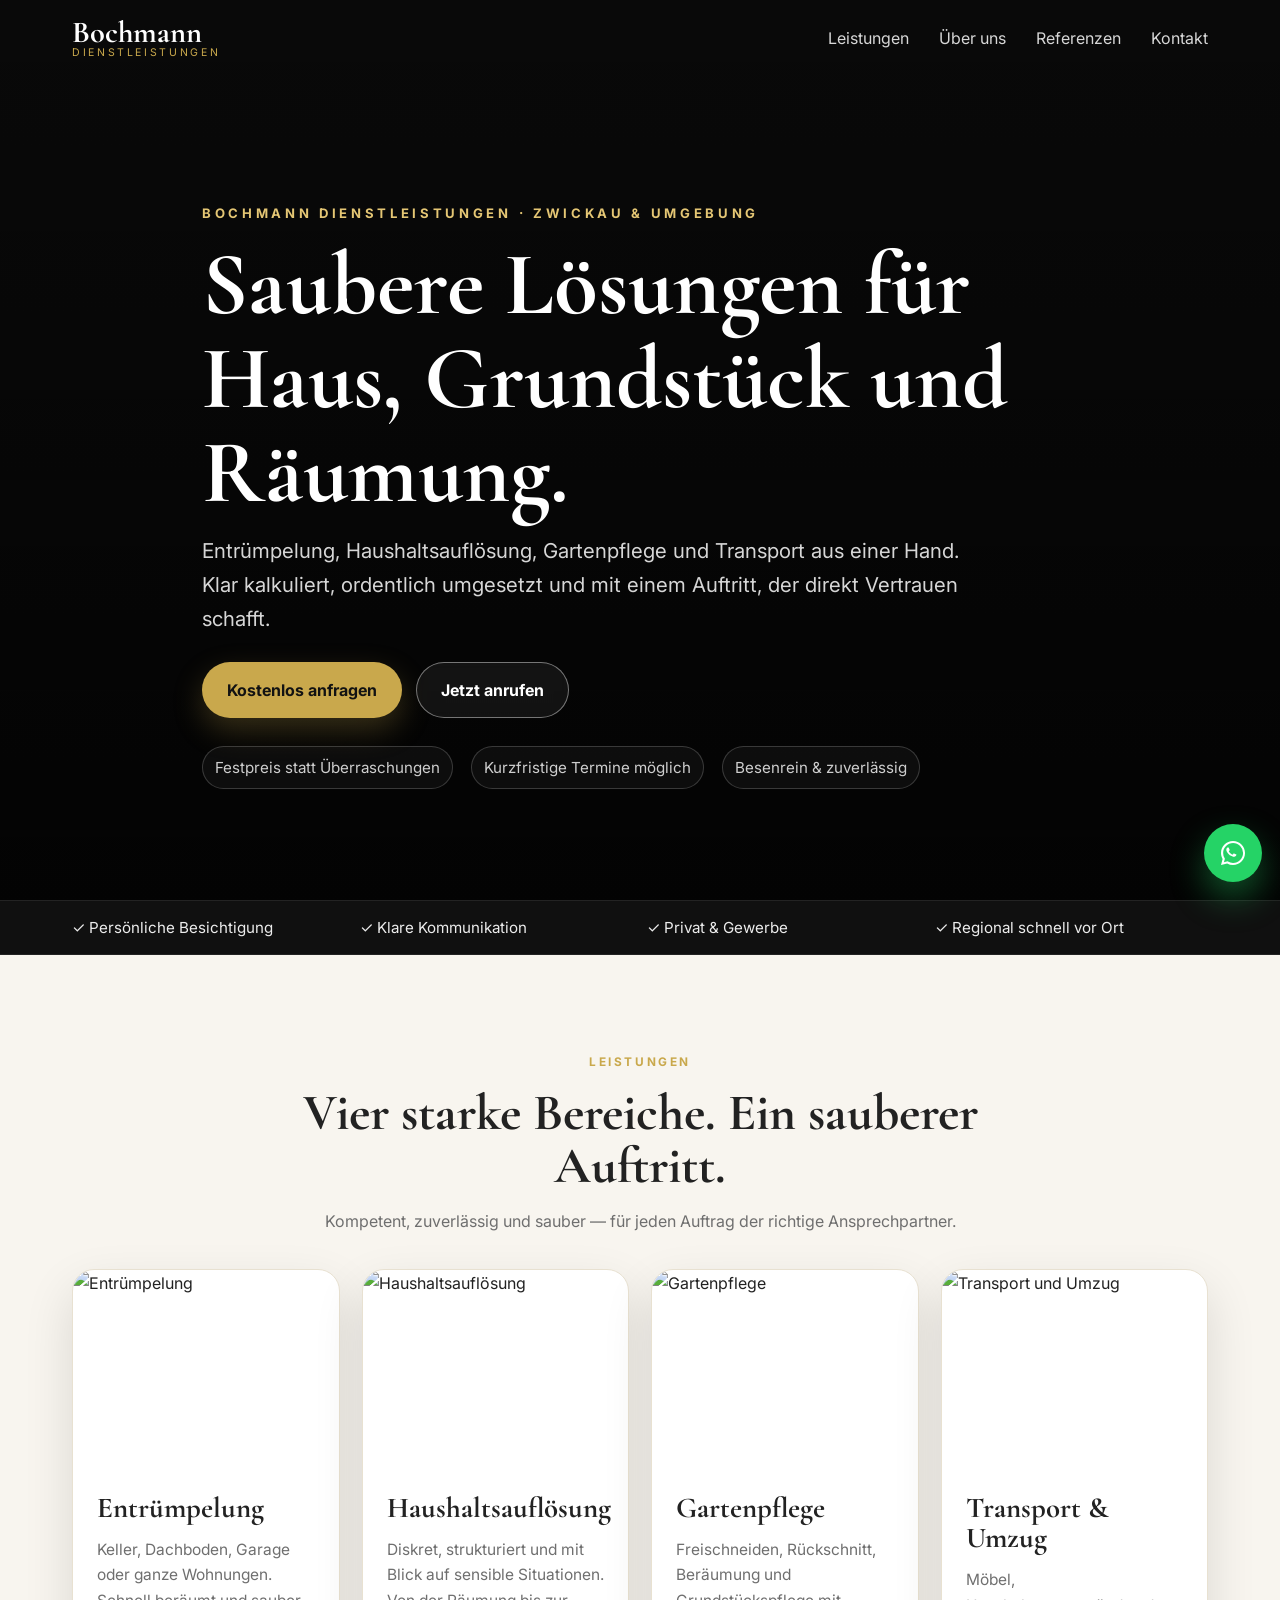
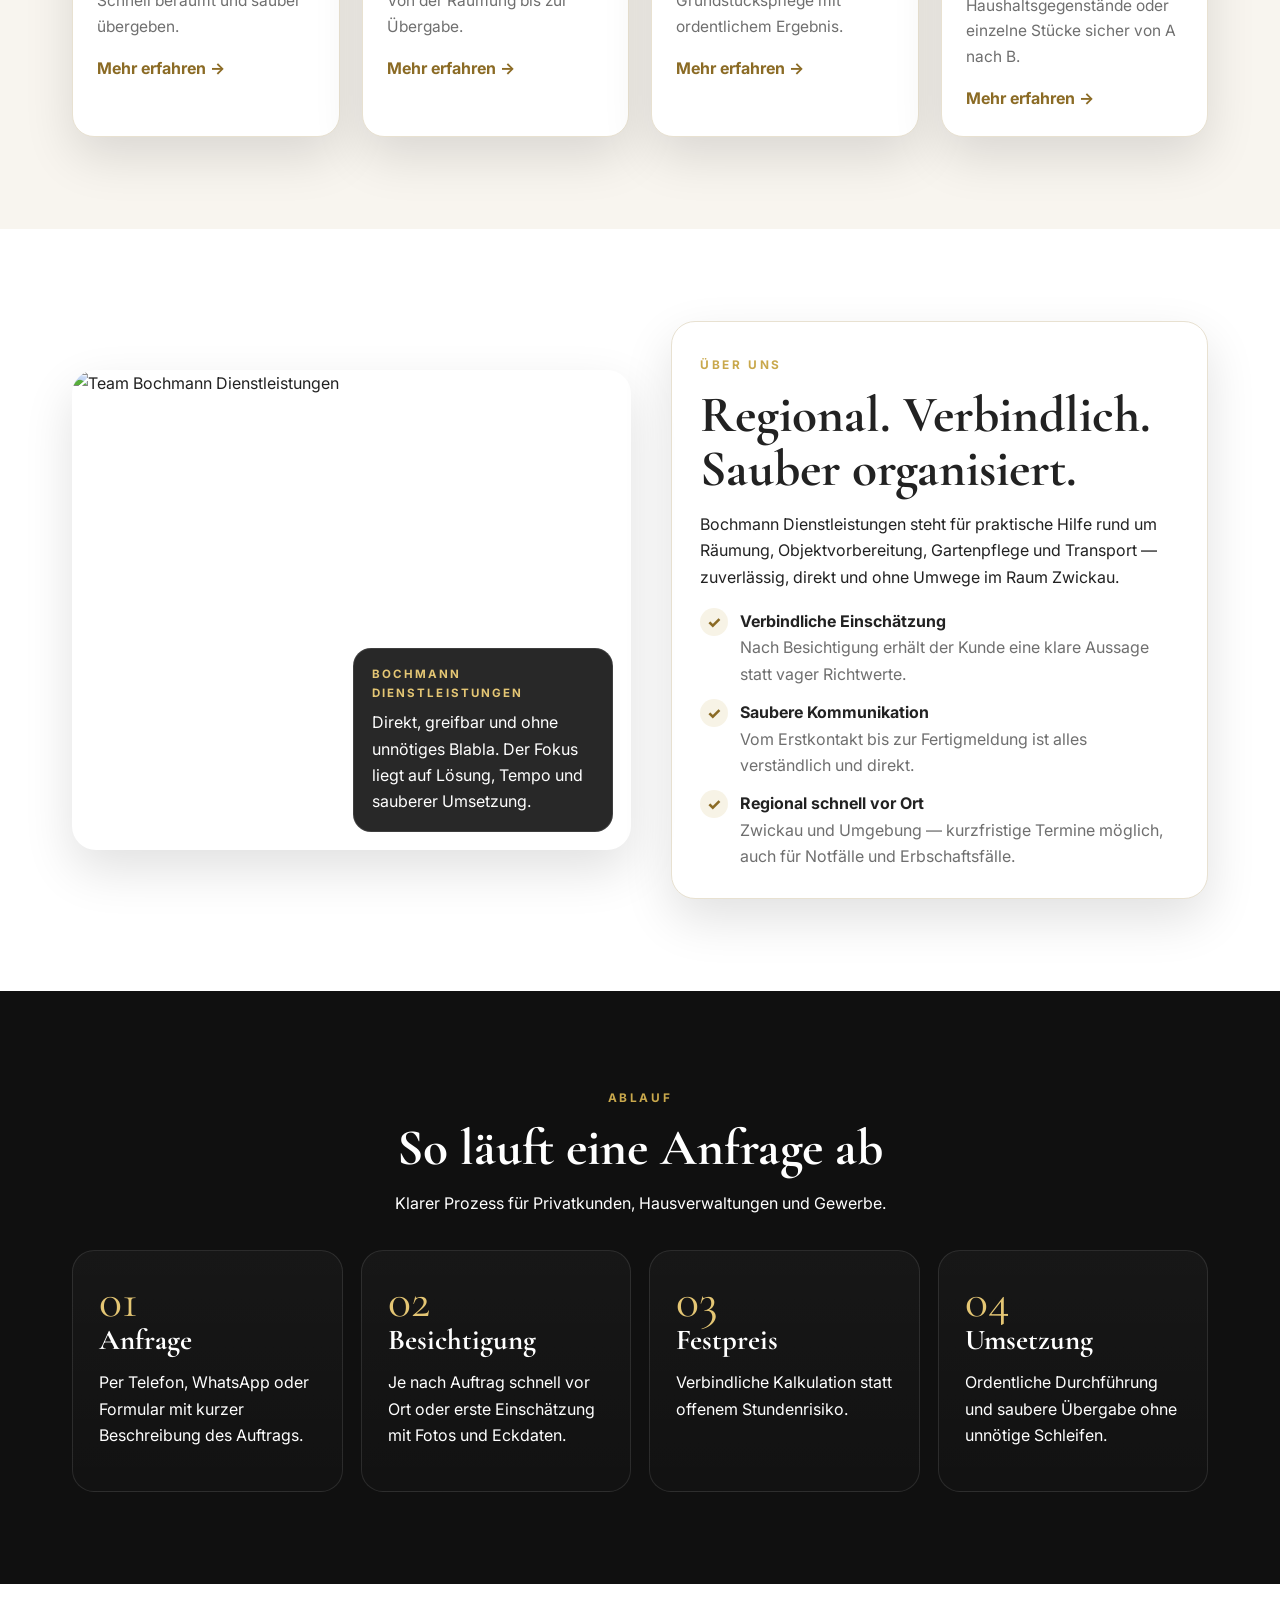
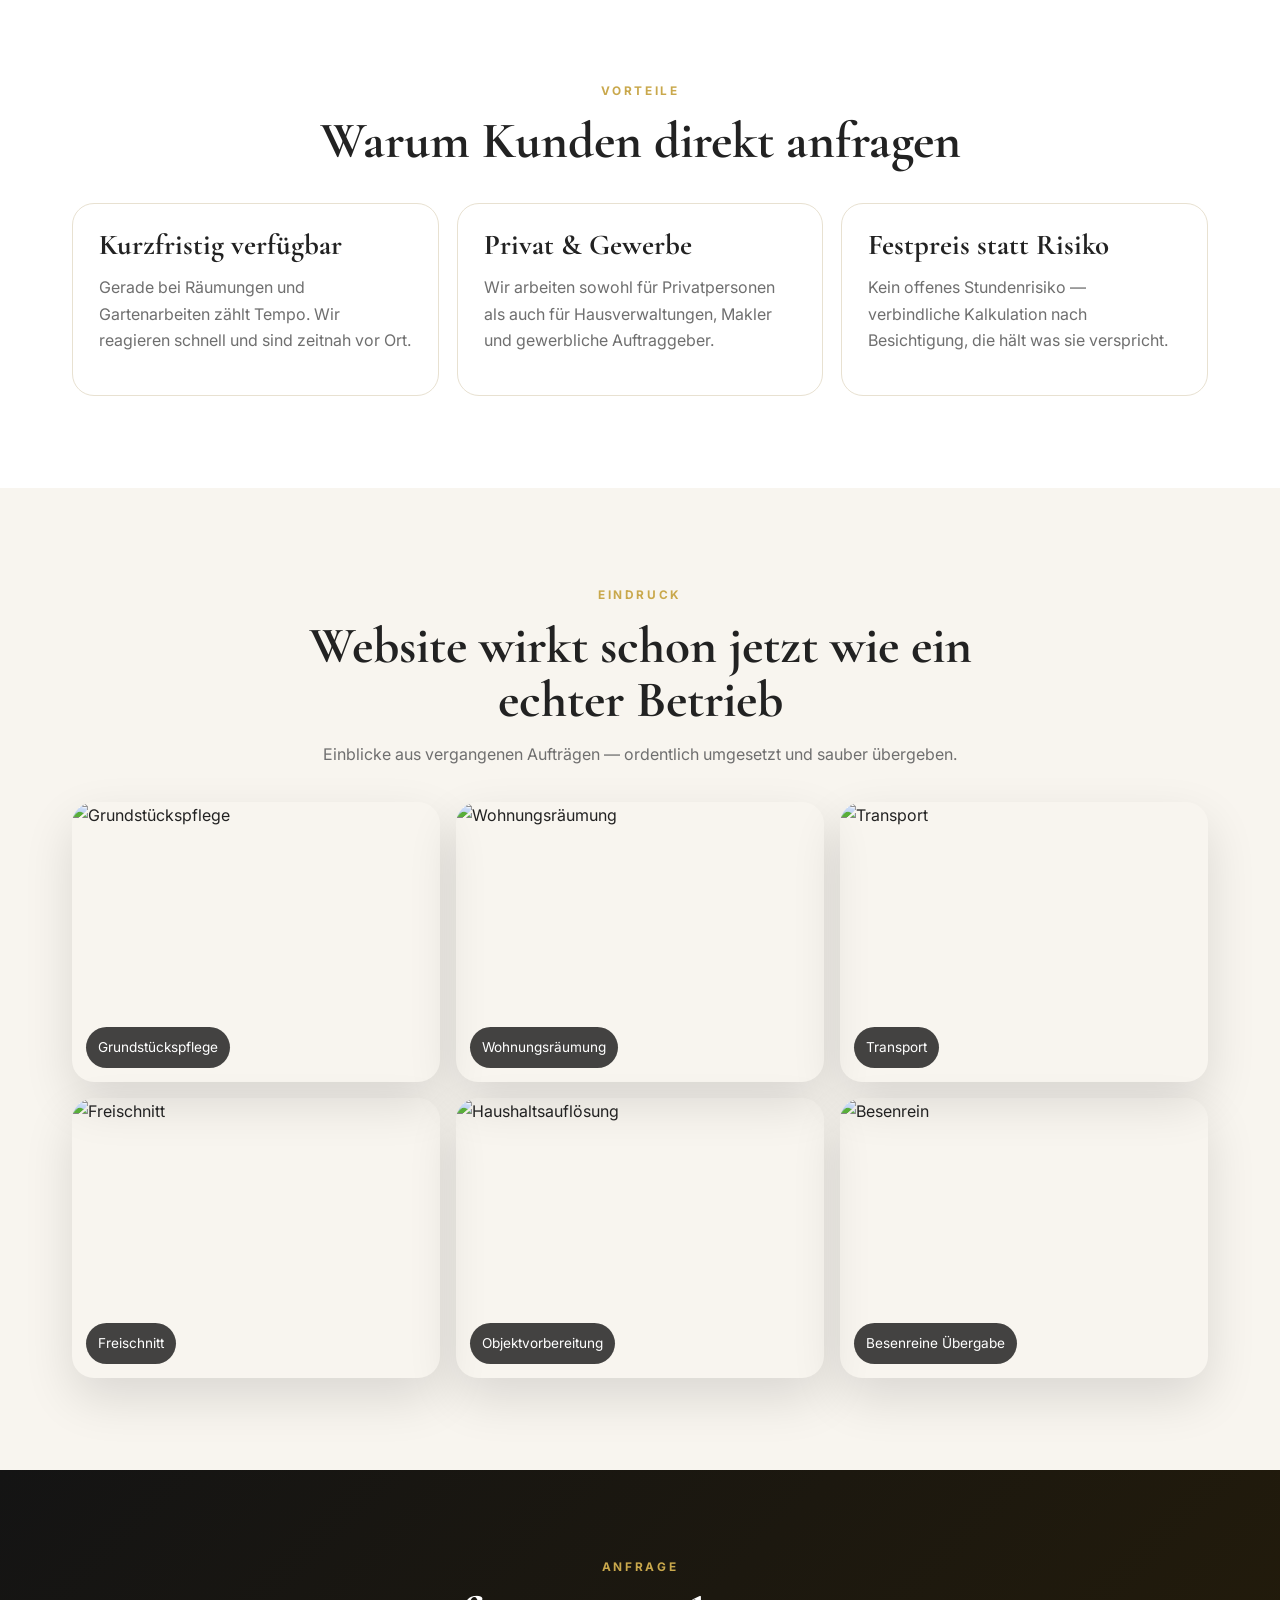
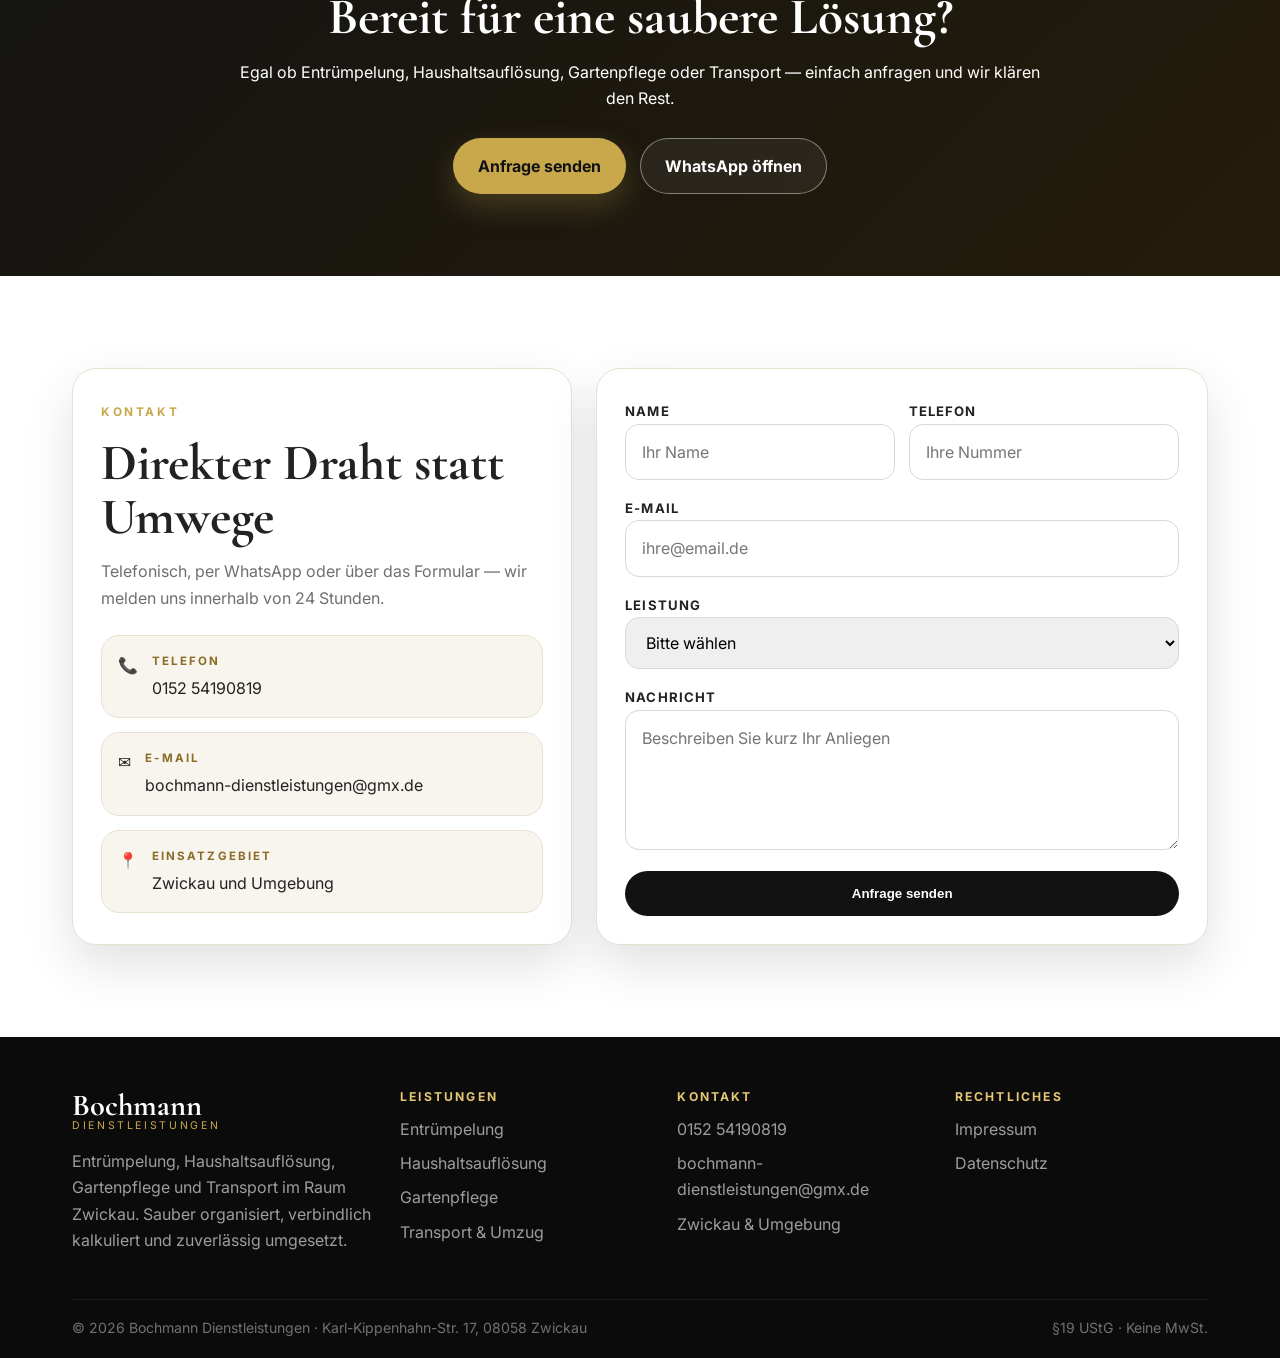
==== commit 73660cf2: "Launch: Bochmann Dienstleistungen Website - Alle Placeholder-Texte durch echten Content ersetzt - Fo" ====
--- a/index.html
+++ b/index.html
@@ -3,1894 +3,246 @@
 <head>
   <meta charset="UTF-8" />
   <meta name="viewport" content="width=device-width, initial-scale=1.0" />
-  <meta name="description" content="Bochmann Dienstleistungen – Entrümpelung, Haushaltsauflösung und Gartenpflege in Zwickau und Umgebung. Schnell, sauber, zuverlässig. Jetzt Festpreis anfragen!" />
-  <title>Bochmann Dienstleistungen – Entrümpelung & Haushaltsauflösung Zwickau</title>
+  <meta name="theme-color" content="#0b0b0b" />
+  <link rel="preconnect" href="https://fonts.googleapis.com">
+  <link rel="preconnect" href="https://fonts.gstatic.com" crossorigin>
+  <link href="https://fonts.googleapis.com/css2?family=Cormorant+Garamond:wght@500;600;700&family=Inter:wght@400;500;600;700;800&display=swap" rel="stylesheet">
+  <link rel="stylesheet" href="style.css" />
 
-  <!-- Google Fonts: Cormorant Garamond (Display) + DM Sans (Body) -->
-  <link rel="preconnect" href="https://fonts.googleapis.com" />
-  <link rel="preconnect" href="https://fonts.gstatic.com" crossorigin />
-  <link href="https://fonts.googleapis.com/css2?family=Cormorant+Garamond:wght@400;500;600;700&family=DM+Sans:wght@300;400;500;600&display=swap" rel="stylesheet" />
-
-  <style>
-/* =============================================
-   FREIРАУМ DIENSTLEISTUNGEN – styles.css
-   Design: Schwarz / Weiß / Gold (Premium)
-   Schriften: Cormorant Garamond + DM Sans
-============================================= */
-
-/* ── CSS VARIABLEN ─────────────────────────── */
-:root {
-  --gold:        #C9A84C;
-  --gold-light:  #E2C06E;
-  --gold-dark:   #A07828;
-  --black:       #0A0A0A;
-  --dark:        #111111;
-  --dark2:       #1A1A1A;
-  --dark3:       #222222;
-  --gray:        #888888;
-  --gray-light:  #CCCCCC;
-  --white:       #FFFFFF;
-  --off-white:   #F8F6F1;
-
-  --font-display: 'Cormorant Garamond', Georgia, serif;
-  --font-body:    'DM Sans', system-ui, sans-serif;
-
-  --max-w: 1160px;
-  --radius: 4px;
-  --transition: 0.3s ease;
+  <title>Bochmann Dienstleistungen | Entrümpelung, Gartenpflege, Transport in Zwickau</title>
+  <meta name="description" content="Bochmann Dienstleistungen aus Zwickau: Entrümpelung, Haushaltsauflösung, Gartenpflege und Transport mit verbindlichem Festpreis und schneller Umsetzung." />
+<script type="application/ld+json">
+{
+  "@context":"https://schema.org",
+  "@type":"LocalBusiness",
+  "name":"Bochmann Dienstleistungen",
+  "description":"Entrümpelung, Haushaltsauflösung, Gartenpflege und Transport in Zwickau und Umgebung",
+  "telephone":"+4915254190819",
+  "email":"bochmann-dienstleistungen@gmx.de",
+  "address":{
+    "@type":"PostalAddress",
+    "streetAddress":"Karl-Kippenhahn-Straße 17",
+    "addressLocality":"Zwickau",
+    "postalCode":"08058",
+    "addressCountry":"DE"
+  },
+  "areaServed":"Zwickau und Umgebung",
+  "priceRange":"€€"
 }
-
-/* ── RESET & BASE ──────────────────────────── */
-*, *::before, *::after { box-sizing: border-box; margin: 0; padding: 0; }
-
-html { scroll-behavior: smooth; font-size: 16px; }
-
-body {
-  font-family: var(--font-body);
-  background: var(--white);
-  color: var(--black);
-  line-height: 1.7;
-  overflow-x: hidden;
-}
-
-img { max-width: 100%; height: auto; display: block; }
-
-a { color: inherit; text-decoration: none; }
-
-ul { list-style: none; }
-
-/* ── CONTAINER ─────────────────────────────── */
-.container {
-  max-width: var(--max-w);
-  margin: 0 auto;
-  padding: 0 1.5rem;
-}
-
-/* ── SECTION DEFAULTS ──────────────────────── */
-.section { padding: 6rem 0; }
-
-.section__header {
-  text-align: center;
-  max-width: 640px;
-  margin: 0 auto 4rem;
-}
-
-.section__eyebrow {
-  font-family: var(--font-body);
-  font-size: 0.75rem;
-  font-weight: 600;
-  letter-spacing: 0.2em;
-  text-transform: uppercase;
-  color: var(--gold);
-  margin-bottom: 0.75rem;
-}
-
-.section__title {
-  font-family: var(--font-display);
-  font-size: clamp(2rem, 4vw, 3rem);
-  font-weight: 600;
-  line-height: 1.15;
-  color: var(--dark);
-  margin-bottom: 1rem;
-}
-
-.section__desc {
-  color: var(--gray);
-  font-size: 1.05rem;
-}
-
-/* ── BUTTONS ───────────────────────────────── */
-.btn {
-  display: inline-flex;
-  align-items: center;
-  gap: 0.5rem;
-  padding: 0.9rem 2rem;
-  font-family: var(--font-body);
-  font-size: 0.9rem;
-  font-weight: 600;
-  letter-spacing: 0.05em;
-  border-radius: var(--radius);
-  cursor: pointer;
-  transition: all var(--transition);
-  border: 2px solid transparent;
-  white-space: nowrap;
-}
-
-.btn--gold {
-  background: var(--gold);
-  color: var(--black);
-  border-color: var(--gold);
-}
-.btn--gold:hover {
-  background: var(--gold-light);
-  border-color: var(--gold-light);
-  transform: translateY(-2px);
-  box-shadow: 0 8px 24px rgba(201,168,76,0.35);
-}
-
-.btn--outline {
-  background: transparent;
-  color: var(--white);
-  border-color: rgba(255,255,255,0.5);
-}
-.btn--outline:hover {
-  background: rgba(255,255,255,0.1);
-  border-color: var(--white);
-}
-
-.btn--outline-light {
-  background: transparent;
-  color: var(--white);
-  border-color: var(--gold);
-}
-.btn--outline-light:hover {
-  background: var(--gold);
-  color: var(--black);
-}
-
-.btn--full { width: 100%; justify-content: center; }
-
-/* ── NAVIGATION ────────────────────────────── */
-.nav {
-  position: fixed;
-  top: 0; left: 0; right: 0;
-  z-index: 1000;
-  padding: 1.2rem 0;
-  transition: background var(--transition), padding var(--transition), box-shadow var(--transition);
-}
-
-/* Nav scrolled state – wird per JS gesetzt */
-.nav.scrolled {
-  background: rgba(10,10,10,0.97);
-  padding: 0.8rem 0;
-  box-shadow: 0 2px 20px rgba(0,0,0,0.4);
-  backdrop-filter: blur(10px);
-}
-
-.nav__inner {
-  max-width: var(--max-w);
-  margin: 0 auto;
-  padding: 0 1.5rem;
-  display: flex;
-  align-items: center;
-  justify-content: space-between;
-}
-
-.nav__logo {
-  display: flex;
-  flex-direction: column;
-  line-height: 1.1;
-}
-
-.nav__logo-main {
-  font-family: var(--font-display);
-  font-size: 1.4rem;
-  font-weight: 700;
-  color: var(--white);
-  letter-spacing: 0.02em;
-}
-
-.nav__logo-sub {
-  font-size: 0.62rem;
-  letter-spacing: 0.25em;
-  text-transform: uppercase;
-  color: var(--gold);
-  font-weight: 500;
-}
-
-.nav__links {
-  display: flex;
-  align-items: center;
-  gap: 2.5rem;
-}
-
-.nav__links a {
-  color: rgba(255,255,255,0.8);
-  font-size: 0.85rem;
-  font-weight: 500;
-  letter-spacing: 0.05em;
-  transition: color var(--transition);
-}
-.nav__links a:hover { color: var(--gold); }
-
-.nav__cta {
-  background: var(--gold) !important;
-  color: var(--black) !important;
-  padding: 0.5rem 1.25rem;
-  border-radius: var(--radius);
-  font-weight: 600 !important;
-  letter-spacing: 0.05em;
-}
-.nav__cta:hover { background: var(--gold-light) !important; }
-
-/* Hamburger */
-.nav__burger {
-  display: none;
-  flex-direction: column;
-  gap: 5px;
-  background: none;
-  border: none;
-  cursor: pointer;
-  padding: 4px;
-}
-.nav__burger span {
-  display: block;
-  width: 24px;
-  height: 2px;
-  background: var(--white);
-  transition: all var(--transition);
-  transform-origin: center;
-}
-.nav__burger.open span:nth-child(1) { transform: translateY(7px) rotate(45deg); }
-.nav__burger.open span:nth-child(2) { opacity: 0; }
-.nav__burger.open span:nth-child(3) { transform: translateY(-7px) rotate(-45deg); }
-
-/* ── HERO ──────────────────────────────────── */
-.hero {
-  position: relative;
-  height: 100vh;
-  min-height: 600px;
-  display: flex;
-  align-items: center;
-  justify-content: center;
-  overflow: hidden;
-}
-
-/* Video Hintergrund */
-.hero__video {
-  position: absolute;
-  inset: 0;
-  width: 100%;
-  height: 100%;
-  object-fit: cover;
-  z-index: 0;
-  /* Platzhalter-Hintergrund solange kein Video */
-  background: var(--dark2);
-}
-
-/* Dunkler Overlay */
-.hero__overlay {
-  position: absolute;
-  inset: 0;
-  /* Gradient: unten dunkler für bessere Lesbarkeit */
-  background: linear-gradient(
-    180deg,
-    rgba(0,0,0,0.55) 0%,
-    rgba(0,0,0,0.65) 50%,
-    rgba(0,0,0,0.75) 100%
-  );
-  z-index: 1;
-}
-
-/* Hero Content */
-.hero__content {
-  position: relative;
-  z-index: 2;
-  text-align: center;
-  padding: 0 1.5rem;
-  max-width: 900px;
-  animation: heroFadeIn 1.2s ease forwards;
-}
-
-@keyframes heroFadeIn {
-  from { opacity: 0; transform: translateY(30px); }
-  to   { opacity: 1; transform: translateY(0); }
-}
-
-.hero__eyebrow {
-  font-size: 0.75rem;
-  font-weight: 600;
-  letter-spacing: 0.3em;
-  text-transform: uppercase;
-  color: var(--gold);
-  margin-bottom: 1.25rem;
-  opacity: 0;
-  animation: heroFadeIn 1s ease 0.2s forwards;
-}
-
-.hero__headline {
-  font-family: var(--font-display);
-  font-size: clamp(2.4rem, 6vw, 5rem);
-  font-weight: 700;
-  line-height: 1.1;
-  color: var(--white);
-  margin-bottom: 1.25rem;
-  opacity: 0;
-  animation: heroFadeIn 1s ease 0.4s forwards;
-}
-
-.hero__headline em {
-  font-style: italic;
-  color: var(--gold-light);
-}
-
-.hero__sub {
-  font-size: clamp(1rem, 2vw, 1.4rem);
-  color: rgba(255,255,255,0.75);
-  letter-spacing: 0.25em;
-  text-transform: uppercase;
-  font-weight: 300;
-  margin-bottom: 2.5rem;
-  opacity: 0;
-  animation: heroFadeIn 1s ease 0.6s forwards;
-}
-
-.hero__btns {
-  display: flex;
-  gap: 1rem;
-  justify-content: center;
-  flex-wrap: wrap;
-  margin-bottom: 2.5rem;
-  opacity: 0;
-  animation: heroFadeIn 1s ease 0.8s forwards;
-}
-
-.hero__trust {
-  display: flex;
-  gap: 1.5rem;
-  justify-content: center;
-  flex-wrap: wrap;
-  opacity: 0;
-  animation: heroFadeIn 1s ease 1s forwards;
-}
-
-.hero__trust span {
-  font-size: 0.8rem;
-  color: rgba(255,255,255,0.65);
-  letter-spacing: 0.05em;
-}
-
-/* Scroll-Pfeil */
-.hero__scroll {
-  position: absolute;
-  bottom: 2rem;
-  left: 50%;
-  transform: translateX(-50%);
-  z-index: 2;
-  color: rgba(255,255,255,0.5);
-  animation: scrollBounce 2s ease infinite;
-  transition: color var(--transition);
-}
-.hero__scroll:hover { color: var(--gold); }
-
-@keyframes scrollBounce {
-  0%, 100% { transform: translateX(-50%) translateY(0); }
-  50%        { transform: translateX(-50%) translateY(8px); }
-}
-
-/* ── LEISTUNGEN ────────────────────────────── */
-.leistungen {
-  background: var(--off-white);
-}
-
-.leistungen__grid {
-  display: grid;
-  grid-template-columns: repeat(3, 1fr);
-  gap: 1.5rem;
-}
-
-.leistung-card {
-  background: var(--white);
-  padding: 2.25rem 2rem;
-  border-radius: var(--radius);
-  border: 1px solid #E8E4DC;
-  position: relative;
-  transition: all var(--transition);
-  overflow: hidden;
-}
-
-.leistung-card::before {
-  content: '';
-  position: absolute;
-  bottom: 0; left: 0;
-  width: 0; height: 3px;
-  background: var(--gold);
-  transition: width 0.4s ease;
-}
-
-.leistung-card:hover {
-  transform: translateY(-4px);
-  box-shadow: 0 16px 40px rgba(0,0,0,0.08);
-  border-color: var(--gold-light);
-}
-.leistung-card:hover::before { width: 100%; }
-
-.leistung-card__icon {
-  width: 48px;
-  height: 48px;
-  color: var(--gold);
-  margin-bottom: 1.25rem;
-}
-.leistung-card__icon svg { width: 100%; height: 100%; }
-
-.leistung-card h3 {
-  font-family: var(--font-display);
-  font-size: 1.4rem;
-  font-weight: 600;
-  margin-bottom: 0.75rem;
-  color: var(--dark);
-}
-
-.leistung-card p {
-  color: var(--gray);
-  font-size: 0.92rem;
-  line-height: 1.7;
-  margin-bottom: 1.25rem;
-}
-
-.leistung-card__link {
-  font-size: 0.82rem;
-  font-weight: 600;
-  color: var(--gold);
-  letter-spacing: 0.05em;
-  transition: color var(--transition);
-}
-.leistung-card__link:hover { color: var(--gold-dark); }
-
-/* VALORIS Karte – besondere Hervorhebung */
-.leistung-card--valoris {
-  background: var(--dark);
-  border-color: var(--gold);
-}
-.leistung-card--valoris h3,
-.leistung-card--valoris p { color: rgba(255,255,255,0.8); }
-.leistung-card--valoris h3 { color: var(--white); }
-
-.leistung-card__badge {
-  display: inline-block;
-  font-size: 0.65rem;
-  font-weight: 700;
-  letter-spacing: 0.2em;
-  color: var(--black);
-  background: var(--gold);
-  padding: 0.2rem 0.6rem;
-  border-radius: 2px;
-  margin-bottom: 0.75rem;
-}
-
-/* ── ÜBER UNS ──────────────────────────────── */
-.ueber__inner {
-  display: grid;
-  grid-template-columns: 1fr 1fr;
-  gap: 5rem;
-  align-items: center;
-}
-
-.ueber__img-wrap {
-  position: relative;
-}
-
-/* Bild-Platzhalter */
-.ueber__img-placeholder {
-  width: 100%;
-  aspect-ratio: 4/5;
-  background: var(--dark3);
-  border-radius: var(--radius);
-  display: flex;
-  align-items: center;
-  justify-content: center;
-  text-align: center;
-  color: rgba(255,255,255,0.4);
-  font-size: 1rem;
-  line-height: 1.5;
-}
-.ueber__img-placeholder small { font-size: 0.75rem; color: var(--gold); }
-
-/* Badge über dem Bild */
-.ueber__badge {
-  position: absolute;
-  bottom: -1.5rem;
-  right: -1.5rem;
-  background: var(--gold);
-  color: var(--black);
-  padding: 1.25rem 1.5rem;
-  border-radius: var(--radius);
-  font-size: 0.85rem;
-  line-height: 1.4;
-  box-shadow: 0 8px 24px rgba(0,0,0,0.15);
-}
-.ueber__badge strong {
-  display: block;
-  font-size: 0.7rem;
-  letter-spacing: 0.15em;
-  text-transform: uppercase;
-  margin-bottom: 0.2rem;
-}
-
-/* Über-uns Text */
-.ueber__text { }
-.ueber__text p {
-  color: #555;
-  margin-bottom: 1rem;
-  font-size: 1rem;
-}
-.ueber__text strong { color: var(--dark); }
-
-.ueber__list {
-  margin-top: 1.5rem;
-  display: flex;
-  flex-direction: column;
-  gap: 0.5rem;
-}
-.ueber__list li {
-  font-size: 0.9rem;
-  color: var(--dark);
-  font-weight: 500;
-}
-
-/* ── ABLAUF ────────────────────────────────── */
-.ablauf {
-  background: var(--dark);
-  color: var(--white);
-}
-
-.ablauf .section__title { color: var(--white); }
-.ablauf .section__desc { color: rgba(255,255,255,0.6); }
-
-.ablauf__steps {
-  display: flex;
-  align-items: flex-start;
-  gap: 0;
-  position: relative;
-}
-
-.ablauf__step {
-  flex: 1;
-  display: flex;
-  flex-direction: column;
-  align-items: center;
-  text-align: center;
-  padding: 0 1.5rem;
-}
-
-.ablauf__num {
-  font-family: var(--font-display);
-  font-size: 3.5rem;
-  font-weight: 700;
-  color: var(--gold);
-  line-height: 1;
-  margin-bottom: 1rem;
-  opacity: 0.9;
-}
-
-.ablauf__content h3 {
-  font-family: var(--font-display);
-  font-size: 1.3rem;
-  font-weight: 600;
-  color: var(--white);
-  margin-bottom: 0.6rem;
-}
-
-.ablauf__content p {
-  font-size: 0.88rem;
-  color: rgba(255,255,255,0.6);
-  line-height: 1.65;
-}
-
-/* Verbinder zwischen Schritten */
-.ablauf__connector {
-  flex-shrink: 0;
-  width: 60px;
-  height: 2px;
-  background: var(--gold);
-  opacity: 0.4;
-  margin-top: 1.75rem; /* Zentriert mit der Zahl */
-}
-
-.ablauf__cta {
-  text-align: center;
-  margin-top: 3.5rem;
-}
-
-/* ── VORTEILE ──────────────────────────────── */
-.vorteile {
-  background: var(--off-white);
-}
-
-.vorteile__grid {
-  display: grid;
-  grid-template-columns: repeat(3, 1fr);
-  gap: 2rem;
-}
-
-.vorteil {
-  background: var(--white);
-  padding: 2rem 1.75rem;
-  border-radius: var(--radius);
-  border: 1px solid #E8E4DC;
-  transition: all var(--transition);
-}
-
-.vorteil:hover {
-  transform: translateY(-3px);
-  box-shadow: 0 12px 30px rgba(0,0,0,0.07);
-}
-
-.vorteil__icon {
-  font-size: 2rem;
-  margin-bottom: 1rem;
-}
-
-.vorteil h3 {
-  font-family: var(--font-display);
-  font-size: 1.25rem;
-  font-weight: 600;
-  margin-bottom: 0.5rem;
-  color: var(--dark);
-}
-
-.vorteil p {
-  font-size: 0.9rem;
-  color: var(--gray);
-  line-height: 1.65;
-}
-
-/* ── REFERENZEN ────────────────────────────── */
-.referenzen { }
-
-.referenzen__grid {
-  display: grid;
-  grid-template-columns: repeat(3, 1fr);
-  gap: 1.25rem;
-}
-
-.ref-card { overflow: hidden; border-radius: var(--radius); }
-
-.ref-card__img {
-  aspect-ratio: 4/3;
-  overflow: hidden;
-}
-
-.ref-card__img img {
-  width: 100%;
-  height: 100%;
-  object-fit: cover;
-  transition: transform 0.5s ease;
-}
-.ref-card:hover .ref-card__img img { transform: scale(1.05); }
-
-/* Platzhalter für Referenzbilder */
-.ref-card__img--placeholder {
-  background: var(--dark3);
-  display: flex;
-  align-items: center;
-  justify-content: center;
-  text-align: center;
-  color: rgba(255,255,255,0.4);
-  font-size: 0.9rem;
-  line-height: 1.5;
-}
-.ref-card__img--placeholder small { font-size: 0.7rem; color: var(--gold); }
-
-.ref-card__label {
-  margin-top: 0.75rem;
-  font-size: 0.82rem;
-  font-weight: 600;
-  letter-spacing: 0.08em;
-  text-transform: uppercase;
-  color: var(--gray);
-}
-
-/* ── CTA BANNER ────────────────────────────── */
-.cta-banner {
-  background: linear-gradient(135deg, var(--dark2) 0%, #1F1A0E 100%);
-  padding: 5rem 0;
-  position: relative;
-  overflow: hidden;
-}
-
-/* Dekoratives Gold-Element */
-.cta-banner::before {
-  content: '';
-  position: absolute;
-  top: -50%;
-  right: -10%;
-  width: 500px;
-  height: 500px;
-  border-radius: 50%;
-  background: radial-gradient(circle, rgba(201,168,76,0.08) 0%, transparent 70%);
-  pointer-events: none;
-}
-
-.cta-banner__inner {
-  text-align: center;
-  position: relative;
-  z-index: 1;
-}
-
-.cta-banner__inner h2 {
-  font-family: var(--font-display);
-  font-size: clamp(2rem, 4vw, 3rem);
-  color: var(--white);
-  margin-bottom: 0.75rem;
-  font-weight: 600;
-}
-
-.cta-banner__inner p {
-  color: rgba(255,255,255,0.6);
-  font-size: 1rem;
-  margin-bottom: 2rem;
-}
-
-.cta-banner__btns {
-  display: flex;
-  gap: 1rem;
-  justify-content: center;
-  flex-wrap: wrap;
-}
-
-/* ── KONTAKT ───────────────────────────────── */
-.kontakt {
-  background: var(--white);
-}
-
-.kontakt__inner {
-  display: grid;
-  grid-template-columns: 1fr 1.4fr;
-  gap: 5rem;
-  align-items: start;
-}
-
-/* Kontakt-Info */
-.kontakt__details {
-  display: flex;
-  flex-direction: column;
-  gap: 1.25rem;
-  margin-top: 2rem;
-}
-
-.kontakt__item {
-  display: flex;
-  align-items: flex-start;
-  gap: 1rem;
-  padding: 1rem 1.25rem;
-  background: var(--off-white);
-  border-radius: var(--radius);
-  border: 1px solid #E8E4DC;
-  transition: all var(--transition);
-  color: inherit;
-}
-
-a.kontakt__item:hover {
-  border-color: var(--gold);
-  background: #FBF8F0;
-}
-
-.kontakt__item-icon { font-size: 1.4rem; flex-shrink: 0; }
-
-.kontakt__item strong {
-  display: block;
-  font-size: 0.7rem;
-  letter-spacing: 0.15em;
-  text-transform: uppercase;
-  color: var(--gold);
-  margin-bottom: 0.2rem;
-}
-
-.kontakt__item span { font-size: 0.92rem; color: var(--dark); }
-
-/* Formular */
-.kontakt__form {
-  display: flex;
-  flex-direction: column;
-  gap: 1.1rem;
-}
-
-.form-row {
-  display: grid;
-  grid-template-columns: 1fr 1fr;
-  gap: 1rem;
-}
-
-.form-group {
-  display: flex;
-  flex-direction: column;
-  gap: 0.4rem;
-}
-
-.form-group label {
-  font-size: 0.78rem;
-  font-weight: 600;
-  letter-spacing: 0.08em;
-  text-transform: uppercase;
-  color: var(--dark);
-}
-
-.form-group input,
-.form-group select,
-.form-group textarea {
-  width: 100%;
-  padding: 0.9rem 1rem;
-  border: 1px solid #DDD;
-  border-radius: var(--radius);
-  font-family: var(--font-body);
-  font-size: 0.9rem;
-  color: var(--dark);
-  background: var(--white);
-  transition: border-color var(--transition), box-shadow var(--transition);
-  appearance: none;
-  -webkit-appearance: none;
-}
-
-.form-group input:focus,
-.form-group select:focus,
-.form-group textarea:focus {
-  outline: none;
-  border-color: var(--gold);
-  box-shadow: 0 0 0 3px rgba(201,168,76,0.12);
-}
-
-.form-group textarea { resize: vertical; min-height: 120px; }
-
-/* DSGVO Checkbox */
-.form-group--check {
-  flex-direction: row;
-  align-items: flex-start;
-  gap: 0.75rem;
-}
-.form-group--check input[type="checkbox"] {
-  width: 16px;
-  height: 16px;
-  min-width: 16px;
-  margin-top: 3px;
-  cursor: pointer;
-  accent-color: var(--gold);
-}
-.form-group--check label {
-  font-size: 0.78rem;
-  text-transform: none;
-  letter-spacing: 0;
-  font-weight: 400;
-  color: var(--gray);
-  cursor: pointer;
-}
-.form-group--check a { color: var(--gold); text-decoration: underline; }
-
-/* Erfolgsmeldung */
-.form-success {
-  background: #F0FBF0;
-  border: 1px solid #9BDF9B;
-  color: #1F6B1F;
-  padding: 1rem 1.25rem;
-  border-radius: var(--radius);
-  font-size: 0.9rem;
-  font-weight: 500;
-}
-
-/* ── FOOTER ────────────────────────────────── */
-.footer {
-  background: var(--black);
-  color: rgba(255,255,255,0.7);
-  padding-top: 4rem;
-}
-
-.footer__inner {
-  display: grid;
-  grid-template-columns: 1.5fr 1fr 1fr 1fr;
-  gap: 3rem;
-  padding-bottom: 3rem;
-  border-bottom: 1px solid rgba(255,255,255,0.08);
-}
-
-.footer__logo-main {
-  font-family: var(--font-display);
-  font-size: 1.6rem;
-  font-weight: 700;
-  color: var(--white);
-}
-.footer__logo-sub {
-  font-size: 0.62rem;
-  letter-spacing: 0.25em;
-  text-transform: uppercase;
-  color: var(--gold);
-  margin-bottom: 1rem;
-}
-.footer__tagline {
-  font-size: 0.82rem;
-  color: rgba(255,255,255,0.4);
-  letter-spacing: 0.1em;
-}
-
-.footer__links-col h4 {
-  font-size: 0.7rem;
-  font-weight: 700;
-  letter-spacing: 0.2em;
-  text-transform: uppercase;
-  color: var(--gold);
-  margin-bottom: 1.25rem;
-}
-
-.footer__links-col ul {
-  display: flex;
-  flex-direction: column;
-  gap: 0.6rem;
-}
-
-.footer__links-col li,
-.footer__links-col a {
-  font-size: 0.85rem;
-  color: rgba(255,255,255,0.55);
-  transition: color var(--transition);
-}
-.footer__links-col a:hover { color: var(--gold); }
-
-.footer__bottom {
-  display: flex;
-  justify-content: space-between;
-  align-items: center;
-  padding: 1.5rem 0;
-  font-size: 0.78rem;
-  color: rgba(255,255,255,0.3);
-  flex-wrap: wrap;
-  gap: 0.5rem;
-}
-.footer__bottom strong { color: var(--gold); }
-
-/* ── WHATSAPP FLOATING BUTTON ──────────────── */
-.whatsapp-btn {
-  position: fixed;
-  bottom: 2rem;
-  right: 2rem;
-  width: 56px;
-  height: 56px;
-  background: #25D366;
-  color: var(--white);
-  border-radius: 50%;
-  display: flex;
-  align-items: center;
-  justify-content: center;
-  z-index: 999;
-  box-shadow: 0 4px 20px rgba(37,211,102,0.4);
-  transition: all var(--transition);
-}
-.whatsapp-btn svg { width: 28px; height: 28px; }
-.whatsapp-btn:hover {
-  transform: scale(1.1);
-  box-shadow: 0 6px 28px rgba(37,211,102,0.55);
-}
-
-/* ── SCROLL REVEAL ANIMATION ───────────────── */
-[data-reveal] {
-  opacity: 0;
-  transform: translateY(28px);
-  transition: opacity 0.7s ease, transform 0.7s ease;
-}
-[data-reveal].revealed {
-  opacity: 1;
-  transform: translateY(0);
-}
-
-/* ── RESPONSIVE – TABLET (< 1024px) ─────────── */
-@media (max-width: 1024px) {
-  .leistungen__grid { grid-template-columns: repeat(2, 1fr); }
-  .vorteile__grid   { grid-template-columns: repeat(2, 1fr); }
-  .referenzen__grid { grid-template-columns: repeat(2, 1fr); }
-
-  .ueber__inner {
-    grid-template-columns: 1fr;
-    gap: 3rem;
-  }
-  .ueber__badge {
-    right: 0;
-    bottom: -1rem;
-  }
-
-  .kontakt__inner {
-    grid-template-columns: 1fr;
-    gap: 3rem;
-  }
-
-  .footer__inner {
-    grid-template-columns: 1fr 1fr;
-    gap: 2rem;
-  }
-}
-
-/* ── RESPONSIVE – MOBILE (< 768px) ─────────── */
-@media (max-width: 768px) {
-  .section { padding: 4rem 0; }
-
-  /* Navigation mobile */
-  .nav__links {
-    position: fixed;
-    top: 0; right: 0;
-    width: 75vw;
-    max-width: 300px;
-    height: 100vh;
-    background: var(--dark);
-    flex-direction: column;
-    justify-content: center;
-    align-items: flex-start;
-    padding: 3rem 2rem;
-    gap: 1.75rem;
-    transform: translateX(100%);
-    transition: transform var(--transition);
-    z-index: 999;
-  }
-  .nav__links.open { transform: translateX(0); }
-  .nav__links a { font-size: 1.1rem; }
-  .nav__burger { display: flex; z-index: 1001; }
-
-  /* Hero */
-  .hero__btns {
-    flex-direction: column;
-    align-items: center;
-  }
-  .hero__trust { flex-direction: column; align-items: center; gap: 0.5rem; }
-
-  /* Leistungen */
-  .leistungen__grid { grid-template-columns: 1fr; }
-
-  /* Ablauf – vertikal */
-  .ablauf__steps {
-    flex-direction: column;
-    gap: 2rem;
-    align-items: center;
-  }
-  .ablauf__connector {
-    width: 2px;
-    height: 40px;
-    margin: 0;
-  }
-
-  /* Vorteile */
-  .vorteile__grid { grid-template-columns: 1fr; }
-
-  /* Referenzen */
-  .referenzen__grid { grid-template-columns: 1fr; }
-
-  /* Form */
-  .form-row { grid-template-columns: 1fr; }
-
-  /* Footer */
-  .footer__inner { grid-template-columns: 1fr; }
-  .footer__bottom { flex-direction: column; text-align: center; }
-}
-
-/* ── RESPONSIVE – SMALL (< 480px) ──────────── */
-@media (max-width: 480px) {
-  .hero__headline { font-size: 2.2rem; }
-  .btn { padding: 0.8rem 1.5rem; font-size: 0.85rem; }
-  .ueber__badge { position: static; margin-top: 1rem; display: inline-block; }
-}
-
-
-.leistung-card[data-reveal]:nth-child(1){transition-delay:0s}
-.leistung-card[data-reveal]:nth-child(2){transition-delay:0.1s}
-.leistung-card[data-reveal]:nth-child(3){transition-delay:0.2s}
-.leistung-card[data-reveal]:nth-child(4){transition-delay:0.3s}
-.leistung-card[data-reveal]:nth-child(5){transition-delay:0.4s}
-.leistung-card[data-reveal]:nth-child(6){transition-delay:0.5s}
-</style>
+</script>
 </head>
 <body>
-
-  <!-- =============================================
-       NAVIGATION
-  ============================================= -->
-  <nav class="nav" id="nav">
-    <div class="nav__inner">
-      <a href="#hero" class="nav__logo">
-        <span class="nav__logo-main">Bochmann</span>
-        <span class="nav__logo-sub">Dienstleistungen</span>
-      </a>
-      <ul class="nav__links" id="navLinks">
-        <li><a href="#leistungen">Leistungen</a></li>
-        <li><a href="#ueber-uns">Über uns</a></li>
-        <li><a href="#ablauf">Ablauf</a></li>
-        <li><a href="#kontakt" class="nav__cta">Anfragen</a></li>
-      </ul>
-      <!-- Hamburger für Mobile -->
-      <button class="nav__burger" id="burger" aria-label="Menü öffnen">
-        <span></span><span></span><span></span>
-      </button>
-    </div>
-  </nav>
-
-  <!-- =============================================
-       HERO – Fullscreen mit Video-Hintergrund
-  ============================================= -->
-  <section class="hero" id="hero">
-
-    <!--
-      ╔══════════════════════════════════════════╗
-      ║  VIDEO PLATZHALTER                       ║
-      ║  Ersetze "placeholder-video.mp4" mit     ║
-      ║  deiner eigenen Video-Datei.             ║
-      ║  Empfohlen: mp4, max. 15 MB, 1920x1080  ║
-      ╚══════════════════════════════════════════╝
-    -->
-    <!--
-      VIDEO: Pexels Stock-Video (kostenlos, CC0).
-      Ersetze die src mit deinem eigenen Video sobald verfügbar.
-      Empfohlen: video/hero.mp4 – max. 15MB, 1920x1080
-    -->
-    <!-- Video wird per Canvas animiert – hero.mp4 lokal einbinden wenn verfügbar -->
-    <canvas id="heroCanvas" style="position:absolute;inset:0;width:100%;height:100%;z-index:0;"></canvas>
-
-    <!-- Dunkler Overlay für Lesbarkeit -->
-    <div class="hero__overlay"></div>
-
-    <!-- Hero Content -->
-    <div class="hero__content">
-      <p class="hero__eyebrow">Zwickau & Umgebung</p>
-      <h1 class="hero__headline">
-        Entrümpelung &amp;<br />Haushaltsauflösung<br />
-        <em>in Zwickau</em>
-      </h1>
-      <p class="hero__sub">Schnell. Sauber. Zuverlässig.</p>
-      <div class="hero__btns">
-        <a href="#kontakt" class="btn btn--gold">Jetzt anfragen</a>
-        <a href="#leistungen" class="btn btn--outline">Leistungen ansehen</a>
-      </div>
-      <!-- Trust-Badges -->
-      <div class="hero__trust">
-        <span>✓ Festpreisgarantie</span>
-        <span>✓ Kurzfristige Termine</span>
-        <span>✓ Diskret & zuverlässig</span>
-      </div>
-    </div>
-
-    <!-- Scroll-Pfeil -->
-    <a href="#leistungen" class="hero__scroll" aria-label="Nach unten scrollen">
-      <svg width="24" height="24" viewBox="0 0 24 24" fill="none">
-        <path d="M12 5v14M5 12l7 7 7-7" stroke="currentColor" stroke-width="1.5" stroke-linecap="round"/>
-      </svg>
-    </a>
-  </section>
-
-  <!-- =============================================
-       LEISTUNGEN
-  ============================================= -->
-  <section class="section leistungen" id="leistungen">
-    <div class="container">
-      <div class="section__header">
-        <p class="section__eyebrow">Was wir anbieten</p>
-        <h2 class="section__title">Unsere Leistungen</h2>
-        <p class="section__desc">Professionelle Dienstleistungen rund ums Haus – aus einer Hand, zu fairen Festpreisen.</p>
-      </div>
-
-      <div class="leistungen__grid">
-
-        <!-- Leistung 1 -->
-        <div class="leistung-card" data-reveal>
-          <div class="leistung-card__icon">
-            <svg viewBox="0 0 40 40" fill="none"><rect x="8" y="14" width="24" height="18" rx="2" stroke="currentColor" stroke-width="1.5"/><path d="M14 14V10a6 6 0 1 1 12 0v4" stroke="currentColor" stroke-width="1.5"/><path d="M20 22v4" stroke="currentColor" stroke-width="1.5" stroke-linecap="round"/></svg>
-          </div>
-          <h3>Entrümpelung</h3>
-          <p>Wir beräumen Keller, Dachböden, Garagen und Wohnräume – sauber, schnell und mit sofortiger Entsorgung.</p>
-          <a href="#kontakt" class="leistung-card__link">Anfragen →</a>
+<header class="topbar">
+  <div class="container nav">
+    <a class="logo" href="index.html"><strong>Bochmann</strong><span>Dienstleistungen</span></a>
+    <nav class="nav-links">
+      <a href="index.html#leistungen">Leistungen</a>
+      <a href="index.html#ueber-uns">Über uns</a>
+      <a href="index.html#referenzen">Referenzen</a>
+      <a href="index.html#kontakt">Kontakt</a>
+    </nav>
+    <button class="burger" aria-label="Menü öffnen"><span></span><span></span><span></span></button>
+  </div>
+</header>
+<section class="hero" id="hero">
+  <div class="hero-media">
+    <video autoplay muted loop playsinline poster="https://images.pexels.com/photos/1738986/pexels-photo-1738986.jpeg?auto=compress&cs=tinysrgb&w=1600">
+      <source src="assets/video/hero.mp4" type="video/mp4">
+    </video>
+    <img src="https://images.pexels.com/photos/1738986/pexels-photo-1738986.jpeg?auto=compress&cs=tinysrgb&w=1600" alt="Bochmann Dienstleistungen Zwickau" />
+  </div>
+  <div class="hero-overlay"></div>
+  <div class="container hero-content">
+    <div class="hero-kicker">Bochmann Dienstleistungen · Zwickau & Umgebung</div>
+    <h1>Saubere Lösungen für Haus, Grundstück und Räumung.</h1>
+    <p class="lead">Entrümpelung, Haushaltsauflösung, Gartenpflege und Transport aus einer Hand. Klar kalkuliert, ordentlich umgesetzt und mit einem Auftritt, der direkt Vertrauen schafft.</p>
+    <div class="hero-actions">
+      <a class="btn btn-primary" href="#kontakt">Kostenlos anfragen</a>
+      <a class="btn btn-secondary" href="tel:+4915254190819">Jetzt anrufen</a>
+    </div>
+    <div class="hero-points">
+      <span>Festpreis statt Überraschungen</span>
+      <span>Kurzfristige Termine möglich</span>
+      <span>Besenrein & zuverlässig</span>
+    </div>
+  </div>
+</section>
+<section class="strip">
+  <div class="container strip-grid">
+    <div>✓ Persönliche Besichtigung</div>
+    <div>✓ Klare Kommunikation</div>
+    <div>✓ Privat & Gewerbe</div>
+    <div>✓ Regional schnell vor Ort</div>
+  </div>
+</section>
+<section class="section services" id="leistungen">
+  <div class="container">
+    <div style="text-align:center;max-width:760px;margin:0 auto 34px">
+      <span class="eyebrow">Leistungen</span>
+      <h2>Vier starke Bereiche. Ein sauberer Auftritt.</h2>
+      <p class="muted">Kompetent, zuverlässig und sauber — für jeden Auftrag der richtige Ansprechpartner.</p>
+    </div>
+    <div class="services-grid">
+      <a class="service-card reveal" href="entruempelung.html">
+        <div class="service-card__media"><img src="https://images.pexels.com/photos/4099354/pexels-photo-4099354.jpeg?auto=compress&cs=tinysrgb&w=800" alt="Entrümpelung" /></div>
+        <div class="service-card__body"><h3>Entrümpelung</h3><p>Keller, Dachboden, Garage oder ganze Wohnungen. Schnell beräumt und sauber übergeben.</p><span class="service-link">Mehr erfahren →</span></div>
+      </a>
+      <a class="service-card reveal" href="haushaltsaufloesung.html">
+        <div class="service-card__media"><img src="https://images.pexels.com/photos/1571460/pexels-photo-1571460.jpeg?auto=compress&cs=tinysrgb&w=800" alt="Haushaltsauflösung" /></div>
+        <div class="service-card__body"><h3>Haushaltsauflösung</h3><p>Diskret, strukturiert und mit Blick auf sensible Situationen. Von der Räumung bis zur Übergabe.</p><span class="service-link">Mehr erfahren →</span></div>
+      </a>
+      <a class="service-card reveal" href="gartenpflege.html">
+        <div class="service-card__media"><img src="https://images.pexels.com/photos/1453499/pexels-photo-1453499.jpeg?auto=compress&cs=tinysrgb&w=800" alt="Gartenpflege" /></div>
+        <div class="service-card__body"><h3>Gartenpflege</h3><p>Freischneiden, Rückschnitt, Beräumung und Grundstückspflege mit ordentlichem Ergebnis.</p><span class="service-link">Mehr erfahren →</span></div>
+      </a>
+      <a class="service-card reveal" href="transport-umzug.html">
+        <div class="service-card__media"><img src="https://images.pexels.com/photos/4246120/pexels-photo-4246120.jpeg?auto=compress&cs=tinysrgb&w=800" alt="Transport und Umzug" /></div>
+        <div class="service-card__body"><h3>Transport & Umzug</h3><p>Möbel, Haushaltsgegenstände oder einzelne Stücke sicher von A nach B.</p><span class="service-link">Mehr erfahren →</span></div>
+      </a>
+    </div>
+  </div>
+</section>
+<section class="section" id="ueber-uns">
+  <div class="container two-col">
+    <div class="image-card reveal">
+      <img src="https://images.pexels.com/photos/3182812/pexels-photo-3182812.jpeg?auto=compress&cs=tinysrgb&w=1400" alt="Team Bochmann Dienstleistungen" />
+      <div class="badge-floating"><strong>Bochmann Dienstleistungen</strong>Direkt, greifbar und ohne unnötiges Blabla. Der Fokus liegt auf Lösung, Tempo und sauberer Umsetzung.</div>
+    </div>
+    <div class="panel reveal">
+      <span class="eyebrow">Über uns</span>
+      <h2>Regional. Verbindlich. Sauber organisiert.</h2>
+      <p>Bochmann Dienstleistungen steht für praktische Hilfe rund um Räumung, Objektvorbereitung, Gartenpflege und Transport — zuverlässig, direkt und ohne Umwege im Raum Zwickau.</p>
+      <div class="bullets">
+        <div class="bullet"><i>✓</i><div><strong>Verbindliche Einschätzung</strong><br><span class="muted">Nach Besichtigung erhält der Kunde eine klare Aussage statt vager Richtwerte.</span></div></div>
+        <div class="bullet"><i>✓</i><div><strong>Saubere Kommunikation</strong><br><span class="muted">Vom Erstkontakt bis zur Fertigmeldung ist alles verständlich und direkt.</span></div></div>
+        <div class="bullet"><i>✓</i><div><strong>Regional schnell vor Ort</strong><br><span class="muted">Zwickau und Umgebung — kurzfristige Termine möglich, auch für Notfälle und Erbschaftsfälle.</span></div></div>
+      </div>
+    </div>
+  </div>
+</section>
+<section class="section process">
+  <div class="container">
+    <div style="text-align:center;max-width:760px;margin:0 auto 34px">
+      <span class="eyebrow">Ablauf</span>
+      <h2>So läuft eine Anfrage ab</h2>
+      <p class="muted">Klarer Prozess für Privatkunden, Hausverwaltungen und Gewerbe.</p>
+    </div>
+    <div class="process-grid">
+      <div class="step reveal"><div class="step-num">01</div><h3>Anfrage</h3><p>Per Telefon, WhatsApp oder Formular mit kurzer Beschreibung des Auftrags.</p></div>
+      <div class="step reveal"><div class="step-num">02</div><h3>Besichtigung</h3><p>Je nach Auftrag schnell vor Ort oder erste Einschätzung mit Fotos und Eckdaten.</p></div>
+      <div class="step reveal"><div class="step-num">03</div><h3>Festpreis</h3><p>Verbindliche Kalkulation statt offenem Stundenrisiko.</p></div>
+      <div class="step reveal"><div class="step-num">04</div><h3>Umsetzung</h3><p>Ordentliche Durchführung und saubere Übergabe ohne unnötige Schleifen.</p></div>
+    </div>
+  </div>
+</section>
+<section class="section">
+  <div class="container">
+    <div style="text-align:center;max-width:760px;margin:0 auto 34px">
+      <span class="eyebrow">Vorteile</span>
+      <h2>Warum Kunden direkt anfragen</h2>
+    </div>
+    <div class="usp-grid">
+      <div class="usp reveal"><h3>Kurzfristig verfügbar</h3><p class="muted">Gerade bei Räumungen und Gartenarbeiten zählt Tempo. Wir reagieren schnell und sind zeitnah vor Ort.</p></div>
+      <div class="usp reveal"><h3>Privat & Gewerbe</h3><p class="muted">Wir arbeiten sowohl für Privatpersonen als auch für Hausverwaltungen, Makler und gewerbliche Auftraggeber.</p></div>
+      <div class="usp reveal"><h3>Festpreis statt Risiko</h3><p class="muted">Kein offenes Stundenrisiko — verbindliche Kalkulation nach Besichtigung, die hält was sie verspricht.</p></div>
+    </div>
+  </div>
+</section>
+<section class="section services" id="referenzen">
+  <div class="container">
+    <div style="text-align:center;max-width:760px;margin:0 auto 34px">
+      <span class="eyebrow">Eindruck</span>
+      <h2>Website wirkt schon jetzt wie ein echter Betrieb</h2>
+      <p class="muted">Einblicke aus vergangenen Aufträgen — ordentlich umgesetzt und sauber übergeben.</p>
+    </div>
+    <div class="gallery-grid">
+      <div class="gallery-card reveal"><img src="https://images.pexels.com/photos/1453499/pexels-photo-1453499.jpeg?auto=compress&cs=tinysrgb&w=800" alt="Grundstückspflege"><span>Grundstückspflege</span></div>
+      <div class="gallery-card reveal"><img src="https://images.pexels.com/photos/4099354/pexels-photo-4099354.jpeg?auto=compress&cs=tinysrgb&w=800" alt="Wohnungsräumung"><span>Wohnungsräumung</span></div>
+      <div class="gallery-card reveal"><img src="https://images.pexels.com/photos/4246120/pexels-photo-4246120.jpeg?auto=compress&cs=tinysrgb&w=800" alt="Transport"><span>Transport</span></div>
+      <div class="gallery-card reveal"><img src="https://images.pexels.com/photos/3758073/pexels-photo-3758073.jpeg?auto=compress&cs=tinysrgb&w=800" alt="Freischnitt"><span>Freischnitt</span></div>
+      <div class="gallery-card reveal"><img src="https://images.pexels.com/photos/1571460/pexels-photo-1571460.jpeg?auto=compress&cs=tinysrgb&w=800" alt="Haushaltsauflösung"><span>Objektvorbereitung</span></div>
+      <div class="gallery-card reveal"><img src="https://images.pexels.com/photos/4099391/pexels-photo-4099391.jpeg?auto=compress&cs=tinysrgb&w=800" alt="Besenrein"><span>Besenreine Übergabe</span></div>
+    </div>
+  </div>
+</section>
+<section class="cta-band">
+  <div class="container cta-box">
+    <span class="eyebrow">Anfrage</span>
+    <h2>Bereit für eine saubere Lösung?</h2>
+    <p>Egal ob Entrümpelung, Haushaltsauflösung, Gartenpflege oder Transport — einfach anfragen und wir klären den Rest.</p>
+    <div class="hero-actions" style="justify-content:center">
+      <a class="btn btn-primary" href="#kontakt">Anfrage senden</a>
+      <a class="btn btn-secondary" href="https://wa.me/4915254190819?text=Hallo%20Bochmann%20Dienstleistungen%2C%20ich%20m%C3%B6chte%20eine%20Anfrage%20stellen.">WhatsApp öffnen</a>
+    </div>
+  </div>
+</section>
+<section class="section" id="kontakt">
+  <div class="container contact-wrap">
+    <div class="contact-card reveal">
+      <span class="eyebrow">Kontakt</span>
+      <h2>Direkter Draht statt Umwege</h2>
+      <p class="muted">Telefonisch, per WhatsApp oder über das Formular — wir melden uns innerhalb von 24 Stunden.</p>
+      <div class="contact-list">
+        <a class="contact-item" href="tel:+4915254190819"><div>📞</div><div><strong>Telefon</strong><span>0152 54190819</span></div></a>
+        <a class="contact-item" href="mailto:bochmann-dienstleistungen@gmx.de"><div>✉️</div><div><strong>E-Mail</strong><span>bochmann-dienstleistungen@gmx.de</span></div></a>
+        <div class="contact-item"><div>📍</div><div><strong>Einsatzgebiet</strong><span>Zwickau und Umgebung</span></div></div>
+      </div>
+    </div>
+    <div class="form-card reveal">
+      <form action="https://formspree.io/f/mlgpooqw" method="POST">
+        <input type="hidden" name="_subject" value="Neue Anfrage – Bochmann Dienstleistungen">
+        <div class="form-row">
+          <div><label>Name</label><input type="text" name="name" placeholder="Ihr Name" required></div>
+          <div><label>Telefon</label><input type="tel" name="telefon" placeholder="Ihre Nummer" required></div>
         </div>
-
-        <!-- Leistung 2 -->
-        <div class="leistung-card" data-reveal>
-          <div class="leistung-card__icon">
-            <svg viewBox="0 0 40 40" fill="none"><path d="M10 30 L20 10 L30 30" stroke="currentColor" stroke-width="1.5" stroke-linecap="round" stroke-linejoin="round"/><path d="M14 24h12" stroke="currentColor" stroke-width="1.5" stroke-linecap="round"/></svg>
-          </div>
-          <h3>Haushaltsauflösung</h3>
-          <p>Komplette Auflösung von Wohnungen, Häusern und Gewerberäumen – diskret, professionell und termingerecht.</p>
-          <a href="#kontakt" class="leistung-card__link">Anfragen →</a>
-        </div>
-
-        <!-- Leistung 3 -->
-        <div class="leistung-card" data-reveal>
-          <div class="leistung-card__icon">
-            <svg viewBox="0 0 40 40" fill="none"><circle cx="20" cy="20" r="12" stroke="currentColor" stroke-width="1.5"/><path d="M20 14v6l4 2" stroke="currentColor" stroke-width="1.5" stroke-linecap="round"/></svg>
-          </div>
-          <h3>Garten- & Grundstückspflege</h3>
-          <p>Rasenmähen, Heckenschnitt, Unkrautentfernung und Saisonarbeiten – damit Ihr Grundstück immer gepflegt aussieht.</p>
-          <a href="#kontakt" class="leistung-card__link">Anfragen →</a>
-        </div>
-
-        <!-- Leistung 4 -->
-        <div class="leistung-card" data-reveal>
-          <div class="leistung-card__icon">
-            <svg viewBox="0 0 40 40" fill="none"><rect x="6" y="28" width="28" height="4" rx="1" stroke="currentColor" stroke-width="1.5"/><path d="M10 28V18" stroke="currentColor" stroke-width="1.5" stroke-linecap="round"/><path d="M20 28V14" stroke="currentColor" stroke-width="1.5" stroke-linecap="round"/><path d="M30 28V20" stroke="currentColor" stroke-width="1.5" stroke-linecap="round"/></svg>
-          </div>
-          <h3>Pflasterreinigung</h3>
-          <p>Hochdruckreinigung von Einfahrten, Terrassen, Wegen und Pflasterflächen – inklusive Fugenpflege auf Wunsch.</p>
-          <a href="#kontakt" class="leistung-card__link">Anfragen →</a>
-        </div>
-
-        <!-- Leistung 5 -->
-        <div class="leistung-card" data-reveal>
-          <div class="leistung-card__icon">
-            <svg viewBox="0 0 40 40" fill="none"><rect x="6" y="18" width="28" height="14" rx="2" stroke="currentColor" stroke-width="1.5"/><path d="M6 24h28M13 18V14a7 7 0 0 1 14 0v4" stroke="currentColor" stroke-width="1.5" stroke-linecap="round"/></svg>
-          </div>
-          <h3>Transport- & Montageservice</h3>
-          <p>Möbeltransport, Auf- und Abbau sowie Umzugshilfe für Privat- und Gewerbekunden in der Region Zwickau.</p>
-          <a href="#kontakt" class="leistung-card__link">Anfragen →</a>
-        </div>
-
-        <!-- Leistung 6: VALORIS -->
-        <div class="leistung-card leistung-card--valoris" data-reveal>
-          <div class="leistung-card__icon">
-            <svg viewBox="0 0 40 40" fill="none"><path d="M8 30 L20 10 L32 30" stroke="currentColor" stroke-width="1.5" stroke-linecap="round" stroke-linejoin="round"/><circle cx="20" cy="10" r="2" fill="currentColor"/></svg>
-          </div>
-          <div class="leistung-card__badge">VALORIS</div>
-          <h3>Webdesign & Marketing</h3>
-          <p>Professionelle Websites, SEO und lokales Online-Marketing für Handwerker und regionale Unternehmen.</p>
-          <a href="#kontakt" class="leistung-card__link">Anfragen →</a>
-        </div>
-
-      </div>
-    </div>
-  </section>
-
-  <!-- =============================================
-       ÜBER UNS
-  ============================================= -->
-  <section class="section ueber" id="ueber-uns">
-    <div class="container">
-      <div class="ueber__inner">
-
-        <!-- Bild-Seite -->
-        <div class="ueber__img-wrap" data-reveal>
-          <!--
-            ╔══════════════════════════════════════════╗
-            ║  BILD PLATZHALTER                        ║
-            ║  Ersetze "img/team.jpg" mit deinem Foto  ║
-            ║  Empfohlen: 800x900px, JPG               ║
-            ╚══════════════════════════════════════════╝
-          -->
-          <div class="ueber__img-placeholder">
-            <span>📷 Dein Foto hier<br /><small>img/team.jpg</small></span>
-          </div>
-          <div class="ueber__badge">
-            <strong>Inhaber</strong>
-            Frederic Bochmann
-          </div>
-        </div>
-
-        <!-- Text-Seite -->
-        <div class="ueber__text" data-reveal>
-          <p class="section__eyebrow">Wer wir sind</p>
-          <h2 class="section__title">Lokal verwurzelt.<br />Persönlich zuverlässig.</h2>
-          <p>Bochmann Dienstleistungen steht für professionelle Arbeit mit einem klaren Anspruch: <strong>sauber, pünktlich und zum vereinbarten Preis</strong>.</p>
-          <p>Als inhabergeführtes Unternehmen aus Zwickau kenne ich die Region, die Menschen hier – und was es braucht, damit ein Auftrag wirklich reibungslos läuft. Ob kurzfristige Entrümpelung, komplette Haushaltsauflösung oder regelmäßige Gartenpflege: Sie bekommen von mir keine Überraschungen – nur gute Arbeit.</p>
-          <ul class="ueber__list">
-            <li>✓ Inhabergeführt – kein Callcenter</li>
-            <li>✓ Persönliche Beratung vor Ort</li>
-            <li>✓ Festpreise – keine versteckten Kosten</li>
-            <li>✓ Kurzfristig verfügbar</li>
-            <li>✓ Diskret & vertrauenswürdig</li>
-          </ul>
-          <a href="#kontakt" class="btn btn--gold" style="margin-top:2rem">Jetzt kostenlos anfragen</a>
-        </div>
-
-      </div>
-    </div>
-  </section>
-
-  <!-- =============================================
-       ABLAUF
-  ============================================= -->
-  <section class="section ablauf" id="ablauf">
-    <div class="container">
-      <div class="section__header">
-        <p class="section__eyebrow">So einfach geht's</p>
-        <h2 class="section__title">Ihr Weg zum Festpreis</h2>
-      </div>
-
-      <div class="ablauf__steps">
-
-        <div class="ablauf__step" data-reveal>
-          <div class="ablauf__num">01</div>
-          <div class="ablauf__content">
-            <h3>Anfrage senden</h3>
-            <p>Kurz beschreiben, was ansteht – per Formular, Telefon oder WhatsApp. Kostenlos und unverbindlich.</p>
-          </div>
-        </div>
-
-        <div class="ablauf__connector"></div>
-
-        <div class="ablauf__step" data-reveal>
-          <div class="ablauf__num">02</div>
-          <div class="ablauf__content">
-            <h3>Besichtigung vor Ort</h3>
-            <p>Ich schaue mir die Situation persönlich an – damit das Angebot passt und es keine Überraschungen gibt.</p>
-          </div>
-        </div>
-
-        <div class="ablauf__connector"></div>
-
-        <div class="ablauf__step" data-reveal>
-          <div class="ablauf__num">03</div>
-          <div class="ablauf__content">
-            <h3>Festpreisangebot</h3>
-            <p>Sie erhalten ein verbindliches Angebot zum Pauschalpreis. Kein Stundenlohn, keine Überraschungen.</p>
-          </div>
-        </div>
-
-        <div class="ablauf__connector"></div>
-
-        <div class="ablauf__step" data-reveal>
-          <div class="ablauf__num">04</div>
-          <div class="ablauf__content">
-            <h3>Umsetzung & Fertig</h3>
-            <p>Wir arbeiten sauber, termingerecht und hinterlassen alles besenrein. Ihre Zufriedenheit ist das Ziel.</p>
-          </div>
-        </div>
-
-      </div>
-
-      <div class="ablauf__cta">
-        <a href="#kontakt" class="btn btn--gold">Jetzt Termin anfragen</a>
-      </div>
-    </div>
-  </section>
-
-  <!-- =============================================
-       VORTEILE / USPs
-  ============================================= -->
-  <section class="section vorteile" id="vorteile">
-    <div class="container">
-      <div class="vorteile__grid">
-
-        <div class="vorteil" data-reveal>
-          <div class="vorteil__icon">⚡</div>
-          <h3>Kurzfristige Termine</h3>
-          <p>Oft bereits innerhalb von 24–48 Stunden vor Ort. Auch für dringende Entrümpelungen.</p>
-        </div>
-
-        <div class="vorteil" data-reveal>
-          <div class="vorteil__icon">🏷️</div>
-          <h3>Festpreisgarantie</h3>
-          <p>Sie wissen vorher, was es kostet. Unser Angebot ist verbindlich – keine Nachforderungen.</p>
-        </div>
-
-        <div class="vorteil" data-reveal>
-          <div class="vorteil__icon">🤝</div>
-          <h3>Diskret & persönlich</h3>
-          <p>Sensible Situationen wie Haushaltsauflösungen behandeln wir mit dem nötigen Takt und Respekt.</p>
-        </div>
-
-        <div class="vorteil" data-reveal>
-          <div class="vorteil__icon">📍</div>
-          <h3>Regional verwurzelt</h3>
-          <p>Wir sind aus Zwickau und kennen die Region – kurze Wege, schnelle Reaktion.</p>
-        </div>
-
-        <div class="vorteil" data-reveal>
-          <div class="vorteil__icon">🧹</div>
-          <h3>Besenreine Übergabe</h3>
-          <p>Nach dem Auftrag ist alles sauber und ordentlich – ohne dass Sie selbst Hand anlegen müssen.</p>
-        </div>
-
-        <div class="vorteil" data-reveal>
-          <div class="vorteil__icon">📋</div>
-          <h3>Für alle Auftraggeber</h3>
-          <p>Privatkunden, Hausverwaltungen und Gewerbekunden – wir haben für jeden die richtige Lösung.</p>
-        </div>
-
-      </div>
-    </div>
-  </section>
-
-  <!-- =============================================
-       REFERENZEN / GALERIE
-  ============================================= -->
-  <section class="section referenzen" id="referenzen">
-    <div class="container">
-      <div class="section__header">
-        <p class="section__eyebrow">Unsere Arbeit</p>
-        <h2 class="section__title">Vorher & Nachher</h2>
-        <p class="section__desc">Bilder sagen mehr als tausend Worte. Hier sehen Sie, was wir leisten.</p>
-      </div>
-
-      <div class="referenzen__grid">
-        <!--
-          ╔══════════════════════════════════════════╗
-          ║  BILDER PLATZHALTER (6 Stück)            ║
-          ║  Ersetze die Platzhalter mit echten      ║
-          ║  Vorher/Nachher-Fotos                    ║
-          ║  Empfohlen: 800x600px, JPG               ║
-          ║  Beispiel: <img src="img/ref1.jpg" />    ║
-          ╚══════════════════════════════════════════╝
-        -->
-        <div class="ref-card" data-reveal>
-          <div class="ref-card__img ref-card__img--placeholder">
-            <span>Foto 1<br /><small>img/referenz1.jpg</small></span>
-          </div>
-          <p class="ref-card__label">Entrümpelung Keller</p>
-        </div>
-        <div class="ref-card" data-reveal>
-          <div class="ref-card__img ref-card__img--placeholder">
-            <span>Foto 2<br /><small>img/referenz2.jpg</small></span>
-          </div>
-          <p class="ref-card__label">Haushaltsauflösung</p>
-        </div>
-        <div class="ref-card" data-reveal>
-          <div class="ref-card__img ref-card__img--placeholder">
-            <span>Foto 3<br /><small>img/referenz3.jpg</small></span>
-          </div>
-          <p class="ref-card__label">Gartenpflege</p>
-        </div>
-        <div class="ref-card" data-reveal>
-          <div class="ref-card__img ref-card__img--placeholder">
-            <span>Foto 4<br /><small>img/referenz4.jpg</small></span>
-          </div>
-          <p class="ref-card__label">Pflasterreinigung</p>
-        </div>
-        <div class="ref-card" data-reveal>
-          <div class="ref-card__img ref-card__img--placeholder">
-            <span>Foto 5<br /><small>img/referenz5.jpg</small></span>
-          </div>
-          <p class="ref-card__label">Transport</p>
-        </div>
-        <div class="ref-card" data-reveal>
-          <div class="ref-card__img ref-card__img--placeholder">
-            <span>Foto 6<br /><small>img/referenz6.jpg</small></span>
-          </div>
-          <p class="ref-card__label">Dachboden beräumt</p>
-        </div>
-      </div>
-    </div>
-  </section>
-
-  <!-- =============================================
-       MIDPAGE CTA BANNER
-  ============================================= -->
-  <section class="cta-banner">
-    <div class="container">
-      <div class="cta-banner__inner">
-        <h2>Bereit für mehr FreiRaum?</h2>
-        <p>Kostenlose Besichtigung – verbindliches Festpreisangebot – kurzfristige Termine.</p>
-        <div class="cta-banner__btns">
-          <a href="tel:015254190819" class="btn btn--gold">📞 015254190819</a>
-          <a href="#kontakt" class="btn btn--outline-light">Formular nutzen →</a>
-        </div>
-      </div>
-    </div>
-  </section>
-
-  <!-- =============================================
-       KONTAKT
-  ============================================= -->
-  <section class="section kontakt" id="kontakt">
-    <div class="container">
-      <div class="kontakt__inner">
-
-        <!-- Kontakt-Info -->
-        <div class="kontakt__info" data-reveal>
-          <p class="section__eyebrow">Kontakt</p>
-          <h2 class="section__title">Jetzt anfragen</h2>
-          <p>Schildern Sie kurz Ihr Anliegen – ich melde mich schnellstmöglich bei Ihnen zurück.</p>
-
-          <div class="kontakt__details">
-            <a href="tel:015254190819" class="kontakt__item">
-              <div class="kontakt__item-icon">📞</div>
-              <div>
-                <strong>Telefon / WhatsApp</strong>
-                <span>015254190819</span>
-              </div>
-            </a>
-            <a href="/cdn-cgi/l/email-protection#c3a5b1a6aab1a2b6aeeea7aaa6adb0b7afa6aab0b7b6ada4a6ad83a4aebbeda7a6" class="kontakt__item">
-              <div class="kontakt__item-icon">✉️</div>
-              <div>
-                <strong>E-Mail</strong>
-                <span><span class="__cf_email__" data-cfemail="11776374786370647c3c7578747f62657d74786265647f76747f51767c693f7574">[email&#160;protected]</span></span>
-              </div>
-            </a>
-            <div class="kontakt__item">
-              <div class="kontakt__item-icon">📍</div>
-              <div>
-                <strong>Einsatzgebiet</strong>
-                <span>Zwickau & Umgebung</span>
-              </div>
-            </div>
-          </div>
-        </div>
-
-        <!-- Kontakt-Formular -->
-        <div class="kontakt__form-wrap" data-reveal>
-          <!--
-            FORMULAR: Standardmäßig mailto-Aktion.
-            Für echte Verarbeitung: Formspree, Netlify Forms,
-            oder eigenes PHP-Skript nutzen.
-            Formspree: action="https://formspree.io/f/DEINE-ID"
-          -->
-          <form class="kontakt__form" id="kontaktForm" action="mailto:freiraum-dienstleistungen@gmx.de" method="POST" enctype="text/plain">
-
-            <div class="form-row">
-              <div class="form-group">
-                <label for="name">Ihr Name *</label>
-                <input type="text" id="name" name="name" placeholder="Max Mustermann" required />
-              </div>
-              <div class="form-group">
-                <label for="telefon">Telefon *</label>
-                <input type="tel" id="telefon" name="telefon" placeholder="0371 ..." required />
-              </div>
-            </div>
-
-            <div class="form-group">
-              <label for="email">E-Mail</label>
-              <input type="email" id="email" name="email" placeholder="ihre@email.de" />
-            </div>
-
-            <div class="form-group">
-              <label for="leistung">Gewünschte Leistung *</label>
-              <select id="leistung" name="leistung" required>
-                <option value="">Bitte wählen...</option>
-                <option>Entrümpelung</option>
-                <option>Haushaltsauflösung</option>
-                <option>Garten- & Grundstückspflege</option>
-                <option>Pflasterreinigung</option>
-                <option>Transport- & Montageservice</option>
-                <option>Webdesign & Marketing (VALORIS)</option>
-                <option>Sonstiges</option>
-              </select>
-            </div>
-
-            <div class="form-group">
-              <label for="nachricht">Ihre Nachricht *</label>
-              <textarea id="nachricht" name="nachricht" rows="5" placeholder="Bitte beschreiben Sie kurz, was ansteht (z. B. 3-Zimmer-Wohnung, ca. 70m², Keller vorhanden, Zwickau-Innenstadt)..." required></textarea>
-            </div>
-
-            <div class="form-group form-group--check">
-              <input type="checkbox" id="dsgvo" name="dsgvo" required />
-              <label for="dsgvo">Ich habe die <a href="#datenschutz">Datenschutzerklärung</a> gelesen und stimme der Verarbeitung meiner Daten zu. *</label>
-            </div>
-
-            <button type="submit" class="btn btn--gold btn--full" id="submitBtn">
-              Kostenlos anfragen →
-            </button>
-
-            <!-- Erfolgsmeldung (wird per JS eingeblendet) -->
-            <div class="form-success" id="formSuccess" style="display:none;">
-              ✅ Ihre Anfrage wurde gesendet! Ich melde mich schnellstmöglich bei Ihnen.
-            </div>
-
-          </form>
-        </div>
-
-      </div>
-    </div>
-  </section>
-
-  <!-- =============================================
-       FOOTER
-  ============================================= -->
-  <footer class="footer" id="footer">
-    <div class="container">
-      <div class="footer__inner">
-
-        <div class="footer__brand">
-          <p class="footer__logo-main">Bochmann</p>
-          <p class="footer__logo-sub">Dienstleistungen</p>
-          <p class="footer__tagline">Schnell. Sauber. Zuverlässig.</p>
-        </div>
-
-        <div class="footer__links-col">
-          <h4>Leistungen</h4>
-          <ul>
-            <li><a href="#leistungen">Entrümpelung</a></li>
-            <li><a href="#leistungen">Haushaltsauflösung</a></li>
-            <li><a href="#leistungen">Gartenpflege</a></li>
-            <li><a href="#leistungen">Pflasterreinigung</a></li>
-            <li><a href="#leistungen">Transport & Montage</a></li>
-          </ul>
-        </div>
-
-        <div class="footer__links-col">
-          <h4>Kontakt</h4>
-          <ul>
-            <li><a href="tel:015254190819">015254190819</a></li>
-            <li><a href="/cdn-cgi/l/email-protection#264054434f5447534b0b424f434855524a434f5552534841434866414b5e084243">E-Mail schreiben</a></li>
-            <li>Zwickau & Umgebung</li>
-          </ul>
-        </div>
-
-        <div class="footer__links-col">
-          <h4>Rechtliches</h4>
-          <ul>
-            <!--
-              PLATZHALTER: Erstelle impressum.html und datenschutz.html
-              oder füge den Inhalt als Modal ein.
-            -->
-            <li><a href="impressum.html">Impressum</a></li>
-            <li><a href="datenschutz.html">Datenschutz</a></li>
-          </ul>
-        </div>
-
-      </div>
-
-      <div class="footer__bottom">
-        <p>&copy; <span id="year"></span> Bochmann Dienstleistungen – Frederic Bochmann, Zwickau</p>
-        <p>Webdesign: <strong>VALORIS</strong></p>
-      </div>
-    </div>
-  </footer>
-
-  <!-- WhatsApp Floating Button -->
-  <a href="https://wa.me/4915254190819?text=Hallo%2C%20ich%20interessiere%20mich%20f%C3%BCr%20Ihre%20Dienstleistungen." 
-     class="whatsapp-btn" 
-     target="_blank" 
-     rel="noopener"
-     aria-label="WhatsApp Kontakt">
-    <svg viewBox="0 0 24 24" fill="currentColor"><path d="M17.472 14.382c-.297-.149-1.758-.867-2.03-.967-.273-.099-.471-.148-.67.15-.197.297-.767.966-.94 1.164-.173.199-.347.223-.644.075-.297-.15-1.255-.463-2.39-1.475-.883-.788-1.48-1.761-1.653-2.059-.173-.297-.018-.458.13-.606.134-.133.298-.347.446-.52.149-.174.198-.298.298-.497.099-.198.05-.371-.025-.52-.075-.149-.669-1.612-.916-2.207-.242-.579-.487-.5-.669-.51-.173-.008-.371-.01-.57-.01-.198 0-.52.074-.792.372-.272.297-1.04 1.016-1.04 2.479 0 1.462 1.065 2.875 1.213 3.074.149.198 2.096 3.2 5.077 4.487.709.306 1.262.489 1.694.625.712.227 1.36.195 1.871.118.571-.085 1.758-.719 2.006-1.413.248-.694.248-1.289.173-1.413-.074-.124-.272-.198-.57-.347m-5.421 7.403h-.004a9.87 9.87 0 01-5.031-1.378l-.361-.214-3.741.982.998-3.648-.235-.374a9.86 9.86 0 01-1.51-5.26c.001-5.45 4.436-9.884 9.888-9.884 2.64 0 5.122 1.03 6.988 2.898a9.825 9.825 0 012.893 6.994c-.003 5.45-4.437 9.884-9.885 9.884m8.413-18.297A11.815 11.815 0 0012.05 0C5.495 0 .16 5.335.157 11.892c0 2893 6.994c-.003 5.45-4.437 9.884-9.885 9.884m8.413-18.297A11.815 11.815 0 0012.05 0C5.495 0 .16 5.335.157 11.892c0 2.096.547 4.142 1.588 5.945L.057 24l6.305-1.654a11.882 11.882 0 005.683 1.448h.005c6.554 0 11.89-5.335 11.893-11.893a11.821 11.821 0 00-3.48-8.413z"/></svg>
-  </a>
-
-  <script>
-/* =============================================
-   FREIРАUM DIENSTLEISTUNGEN – script.js
-   Funktionen:
-   - Nav Scroll-Effekt
-   - Mobile Menü
-   - Scroll Reveal Animationen
-   - Formular Feedback
-   - Aktuelles Jahr im Footer
-============================================= */
-
-document.addEventListener('DOMContentLoaded', function () {
-
-  /* ─── 1. AKTUELLES JAHR IM FOOTER ────────── */
-  const yearEl = document.getElementById('year');
-  if (yearEl) {
-    yearEl.textContent = new Date().getFullYear();
-  }
-
-
-  /* ─── 2. NAVIGATION – SCROLL EFFEKT ─────── */
-  const nav = document.getElementById('nav');
-
-  function handleNavScroll() {
-    if (window.scrollY > 60) {
-      nav.classList.add('scrolled');
-    } else {
-      nav.classList.remove('scrolled');
-    }
-  }
-
-  window.addEventListener('scroll', handleNavScroll, { passive: true });
-  handleNavScroll(); // Einmal beim Laden prüfen
-
-
-  /* ─── 3. MOBILE MENÜ ─────────────────────── */
-  const burger    = document.getElementById('burger');
-  const navLinks  = document.getElementById('navLinks');
-
-  if (burger && navLinks) {
-    burger.addEventListener('click', function () {
-      const isOpen = navLinks.classList.toggle('open');
-      burger.classList.toggle('open', isOpen);
-      // Body-Scroll sperren wenn Menü offen
-      document.body.style.overflow = isOpen ? 'hidden' : '';
-    });
-
-    // Menü schließen wenn ein Link geklickt wird
-    navLinks.querySelectorAll('a').forEach(function (link) {
-      link.addEventListener('click', function () {
-        navLinks.classList.remove('open');
-        burger.classList.remove('open');
-        document.body.style.overflow = '';
-      });
-    });
-
-    // Menü schließen beim Klick außerhalb
-    document.addEventListener('click', function (e) {
-      if (!nav.contains(e.target) && navLinks.classList.contains('open')) {
-        navLinks.classList.remove('open');
-        burger.classList.remove('open');
-        document.body.style.overflow = '';
-      }
-    });
-  }
-
-
-  /* ─── 4. SCROLL REVEAL ANIMATIONEN ─────── */
-  // Alle Elemente mit data-reveal Attribut werden
-  // beim Scrollen ins Sichtfeld animiert eingeblendet.
-
-  const revealEls = document.querySelectorAll('[data-reveal]');
-
-  if ('IntersectionObserver' in window && revealEls.length > 0) {
-    const observer = new IntersectionObserver(
-      function (entries) {
-        entries.forEach(function (entry) {
-          if (entry.isIntersecting) {
-            entry.target.classList.add('revealed');
-            observer.unobserve(entry.target);
-          }
-        });
-      },
-      {
-        threshold: 0.01,  // 1% reicht zum Triggern
-        rootMargin: '0px 0px 0px 0px'
-      }
-    );
-
-    revealEls.forEach(function (el) {
-      observer.observe(el);
-    });
-
-  } else {
-    // Fallback: alle sofort anzeigen (kein IntersectionObserver)
-    revealEls.forEach(function (el) {
-      el.classList.add('revealed');
-    });
-  }
-
-
-  /* ─── 5. AKTIVER NAV-LINK BEIM SCROLLEN ─── */
-  // Hebt den aktuell sichtbaren Abschnitt in der Nav hervor
-
-  const sections = document.querySelectorAll('section[id]');
-  const navLinkEls = document.querySelectorAll('.nav__links a[href^="#"]');
-
-  function highlightActiveNav() {
-    let currentId = '';
-    sections.forEach(function (section) {
-      const top    = section.offsetTop - 120;
-      const bottom = top + section.offsetHeight;
-      if (window.scrollY >= top && window.scrollY < bottom) {
-        currentId = section.getAttribute('id');
-      }
-    });
-
-    navLinkEls.forEach(function (link) {
-      link.style.color = '';
-      const href = link.getAttribute('href').replace('#', '');
-      if (href === currentId && !link.classList.contains('nav__cta')) {
-        link.style.color = 'var(--gold)';
-      }
-    });
-  }
-
-  window.addEventListener('scroll', highlightActiveNav, { passive: true });
-
-
-  /* ─── 6. KONTAKTFORMULAR – FORMSPREE ────────
-  
-     SETUP (einmalig, dauert 2 Minuten):
-     1. Geh auf https://formspree.io
-     2. Kostenlos registrieren (Free Plan reicht)
-     3. "New Form" → freiraum-dienstleistungen@gmx.de eingeben
-     4. Du bekommst eine ID wie "xpwzgkjb"
-     5. Ersetze 'DEINE-FORMSPREE-ID' unten mit dieser ID
-     6. Fertig – Anfragen landen direkt in deiner E-Mail!
-
-  ─────────────────────────────────────────── */
-
-  // ← HIER DEINE FORMSPREE-ID EINTRAGEN:
-  var FORMSPREE_ID = 'mlgpooqw';
-
-  const form       = document.getElementById('kontaktForm');
-  const successMsg = document.getElementById('formSuccess');
-  const errorMsg   = document.getElementById('formError');
-  const submitBtn  = document.getElementById('submitBtn');
-
-  if (form) {
-    form.addEventListener('submit', function (e) {
-      e.preventDefault();
-
-      // Validierung
-      const name = document.getElementById('name').value.trim();
-      const tel  = document.getElementById('telefon').value.trim();
-      if (!name || !tel) {
-        alert('Bitte füllen Sie mindestens Name und Telefon aus.');
-        return;
-      }
-
-      // Button-Status
-      submitBtn.textContent = 'Wird gesendet...';
-      submitBtn.disabled = true;
-      if (errorMsg) errorMsg.style.display = 'none';
-
-      // Formspree AJAX
-      var formData = new FormData(form);
-      fetch('https://formspree.io/f/' + FORMSPREE_ID, {
-        method: 'POST',
-        body: formData,
-        headers: { 'Accept': 'application/json' }
-      })
-      .then(function (res) {
-        if (res.ok) {
-          form.reset();
-          if (successMsg) {
-            successMsg.style.display = 'block';
-            successMsg.scrollIntoView({ behavior: 'smooth', block: 'nearest' });
-          }
-        } else {
-          throw new Error('Fehler');
-        }
-      })
-      .catch(function () {
-        if (errorMsg) errorMsg.style.display = 'block';
-      })
-      .finally(function () {
-        submitBtn.textContent = 'Kostenlos anfragen →';
-        submitBtn.disabled = false;
-      });
-    });
-  }
-
-
-  /* ─── 7. SMOOTH SCROLL FÜR ANKER-LINKS ──── */
-  document.querySelectorAll('a[href^="#"]').forEach(function (anchor) {
-    anchor.addEventListener('click', function (e) {
-      const targetId  = this.getAttribute('href').slice(1);
-      const targetEl  = document.getElementById(targetId);
-
-      if (targetEl) {
-        e.preventDefault();
-        const navH   = nav ? nav.offsetHeight : 80;
-        const top    = targetEl.getBoundingClientRect().top + window.scrollY - navH - 20;
-        window.scrollTo({ top, behavior: 'smooth' });
-      }
-    });
-  });
-
-
-  /* ─── 8. PHONE CLICK TRACKING (OPTIONAL) ── */
-  // Gibt eine Konsolenausgabe beim Klick auf die Telefonnummer.
-  // Für Google Analytics / Tag Manager hier Events einbauen.
-  document.querySelectorAll('a[href^="tel:"]').forEach(function (tel) {
-    tel.addEventListener('click', function () {
-      console.log('[FreiRaum] Telefon-Klick:', this.href);
-      // gtag('event', 'click', { event_category: 'Contact', event_label: 'Phone' });
-    });
-  });
-
-}); // Ende DOMContentLoaded
-
-</script>
-
-<script>
-// Hero Canvas Animation
-const canvas = document.getElementById('heroCanvas');
-if(canvas){
-  const ctx = canvas.getContext('2d');
-  let W, H, particles = [];
-  function resize(){W=canvas.width=canvas.offsetWidth;H=canvas.height=canvas.offsetHeight;}
-  window.addEventListener('resize',resize);resize();
-  class P{
-    constructor(){this.reset();}
-    reset(){this.x=Math.random()*W;this.y=Math.random()*H;this.r=Math.random()*1.8+0.3;this.vx=(Math.random()-.5)*.3;this.vy=(Math.random()-.5)*.3;this.a=Math.random()*.45+.05;this.gold=Math.random()>.6;}
-    update(){this.x+=this.vx;this.y+=this.vy;if(this.x<0||this.x>W||this.y<0||this.y>H)this.reset();}
-    draw(){ctx.beginPath();ctx.arc(this.x,this.y,this.r,0,Math.PI*2);ctx.fillStyle=this.gold?`rgba(201,168,76,${this.a})`:`rgba(255,255,255,${this.a*.4})`;ctx.fill();}
-  }
-  for(let i=0;i<100;i++)particles.push(new P());
-  function draw(){
-    ctx.clearRect(0,0,W,H);
-    const g=ctx.createLinearGradient(0,0,W,H);
-    g.addColorStop(0,'#0a0a0a');g.addColorStop(.5,'#0f0c04');g.addColorStop(1,'#0a0a0a');
-    ctx.fillStyle=g;ctx.fillRect(0,0,W,H);
-    for(let i=0;i<particles.length;i++){
-      for(let j=i+1;j<particles.length;j++){
-        const dx=particles[i].x-particles[j].x,dy=particles[i].y-particles[j].y,d=Math.sqrt(dx*dx+dy*dy);
-        if(d<100){ctx.beginPath();ctx.moveTo(particles[i].x,particles[i].y);ctx.lineTo(particles[j].x,particles[j].y);ctx.strokeStyle=`rgba(201,168,76,${(1-d/100)*.07})`;ctx.lineWidth=.5;ctx.stroke();}
-      }
-      particles[i].update();particles[i].draw();
-    }
-    requestAnimationFrame(draw);
-  }
-  draw();
-}
-</script>
-<script>
-var c=document.getElementById("heroCanvas");
-if(c){var ctx=c.getContext("2d"),W,H,P=[];function R(){W=c.width=c.offsetWidth;H=c.height=c.offsetHeight;}window.addEventListener("resize",R);R();for(var i=0;i<80;i++)P.push({x:Math.random()*W,y:Math.random()*H,r:Math.random()*1.5+.3,vx:(Math.random()-.5)*.3,vy:(Math.random()-.5)*.3,a:Math.random()*.4+.05,g:Math.random()>.6});function D(){ctx.clearRect(0,0,W,H);var g=ctx.createLinearGradient(0,0,W,H);g.addColorStop(0,"#0a0a0a");g.addColorStop(.5,"#0f0c04");g.addColorStop(1,"#0a0a0a");ctx.fillStyle=g;ctx.fillRect(0,0,W,H);P.forEach(function(p){p.x+=p.vx;p.y+=p.vy;if(p.x<0||p.x>W||p.y<0||p.y>H){p.x=Math.random()*W;p.y=Math.random()*H;}ctx.beginPath();ctx.arc(p.x,p.y,p.r,0,Math.PI*2);ctx.fillStyle=p.g?"rgba(201,168,76,"+p.a+")":"rgba(255,255,255,"+(p.a*.3)+")";ctx.fill();});requestAnimationFrame(D);}D();}
-</script>
+        <div><label>E-Mail</label><input type="email" name="email" placeholder="ihre@email.de"></div>
+        <div><label>Leistung</label><select name="leistung" required><option value="">Bitte wählen</option><option>Entrümpelung</option><option>Haushaltsauflösung</option><option>Gartenpflege</option><option>Transport & Umzug</option><option>Sonstiges</option></select></div>
+        <div><label>Nachricht</label><textarea name="nachricht" placeholder="Beschreiben Sie kurz Ihr Anliegen" required></textarea></div>
+        <button class="btn btn-dark" type="submit">Anfrage senden</button>
+      </form>
+    </div>
+  </div>
+</section>
+<footer class="footer">
+  <div class="container">
+    <div class="footer-grid">
+      <div>
+        <div class="logo" style="color:#fff"><strong>Bochmann</strong><span>Dienstleistungen</span></div>
+        <p style="margin-top:16px">Entrümpelung, Haushaltsauflösung, Gartenpflege und Transport im Raum Zwickau. Sauber organisiert, verbindlich kalkuliert und zuverlässig umgesetzt.</p>
+      </div>
+      <div>
+        <h4>Leistungen</h4>
+        <ul>
+          <li><a href="entruempelung.html">Entrümpelung</a></li>
+          <li><a href="haushaltsaufloesung.html">Haushaltsauflösung</a></li>
+          <li><a href="gartenpflege.html">Gartenpflege</a></li>
+          <li><a href="transport-umzug.html">Transport & Umzug</a></li>
+        </ul>
+      </div>
+      <div>
+        <h4>Kontakt</h4>
+        <ul>
+          <li><a href="tel:+4915254190819">0152 54190819</a></li>
+          <li><a href="mailto:bochmann-dienstleistungen@gmx.de">bochmann-dienstleistungen@gmx.de</a></li>
+          <li>Zwickau & Umgebung</li>
+        </ul>
+      </div>
+      <div>
+        <h4>Rechtliches</h4>
+        <ul>
+          <li><a href="impressum.html">Impressum</a></li>
+          <li><a href="datenschutz.html">Datenschutz</a></li>
+        </ul>
+      </div>
+    </div>
+    <div class="footer-bottom">
+      <span>© 2026 Bochmann Dienstleistungen · Karl-Kippenhahn-Str. 17, 08058 Zwickau</span>
+      <span>§19 UStG · Keine MwSt.</span>
+    </div>
+  </div>
+</footer>
+<a class="whatsapp" href="https://wa.me/4915254190819?text=Hallo%20Bochmann%20Dienstleistungen%2C%20ich%20m%C3%B6chte%20eine%20Anfrage%20stellen." aria-label="WhatsApp">
+<svg viewBox="0 0 32 32" fill="currentColor"><path d="M19.11 17.27c-.27-.14-1.58-.78-1.82-.87-.24-.09-.42-.14-.59.14-.17.27-.68.87-.83 1.05-.15.18-.31.2-.58.07-.27-.14-1.14-.42-2.17-1.34-.8-.71-1.34-1.58-1.5-1.85-.16-.27-.02-.42.12-.55.13-.13.27-.31.41-.46.14-.15.18-.27.27-.45.09-.18.05-.34-.02-.48-.07-.14-.59-1.42-.81-1.95-.21-.5-.43-.43-.59-.44l-.5-.01c-.18 0-.47.07-.71.34-.24.27-.92.9-.92 2.19s.94 2.54 1.07 2.72c.14.18 1.85 2.82 4.48 3.95.63.27 1.12.43 1.5.55.63.2 1.2.17 1.65.1.5-.07 1.58-.65 1.8-1.28.22-.63.22-1.17.16-1.28-.06-.11-.24-.18-.5-.32Z"/><path d="M16.01 3.2c-7.07 0-12.8 5.73-12.8 12.8 0 2.26.59 4.48 1.71 6.43L3.2 28.8l6.54-1.69a12.74 12.74 0 0 0 6.27 1.65h.01c7.07 0 12.8-5.73 12.8-12.8S23.08 3.2 16.01 3.2Zm0 23.38h-.01a10.58 10.58 0 0 1-5.4-1.48l-.39-.23-3.88 1 1.03-3.79-.25-.39a10.55 10.55 0 0 1-1.62-5.67c0-5.87 4.77-10.64 10.63-10.64 2.84 0 5.51 1.11 7.52 3.11a10.57 10.57 0 0 1 3.11 7.52c0 5.86-4.77 10.63-10.63 10.63Z"/></svg></a>
+<script src="script.js"></script>
 </body>
-</html>
+</html>
--- a/style.css
+++ b/style.css
@@ -0,0 +1,146 @@
+
+:root {
+  --gold:#c9a84c;
+  --gold-2:#e4c674;
+  --gold-3:#8b6b25;
+  --black:#0b0b0b;
+  --dark:#121212;
+  --dark-2:#1d1d1d;
+  --text:#222;
+  --muted:#6f6f6f;
+  --line:#e8e1d1;
+  --cream:#f8f5ef;
+  --white:#fff;
+  --radius:18px;
+  --shadow:0 20px 50px rgba(0,0,0,.12);
+  --max:1180px;
+}
+*{box-sizing:border-box}
+html{scroll-behavior:smooth}
+body{margin:0;font-family:Inter,system-ui,-apple-system,BlinkMacSystemFont,"Segoe UI",sans-serif;color:var(--text);background:#fff;line-height:1.65}
+a{text-decoration:none;color:inherit}
+img{max-width:100%;display:block}
+.container{max-width:var(--max);margin:0 auto;padding:0 22px}
+.section{padding:92px 0}
+.eyebrow{display:inline-block;font-size:.74rem;letter-spacing:.22em;text-transform:uppercase;color:var(--gold);font-weight:700;margin-bottom:14px}
+h1,h2,h3,h4{font-family:"Cormorant Garamond",Georgia,serif;line-height:1.05;margin:0 0 14px}
+h1{font-size:clamp(3rem,7vw,5.8rem);color:#fff}
+h2{font-size:clamp(2.2rem,4vw,3.5rem)}
+h3{font-size:1.8rem}
+p{margin:0 0 16px}
+.muted{color:var(--muted)}
+.btn{display:inline-flex;align-items:center;justify-content:center;gap:10px;padding:14px 24px;border-radius:999px;border:1px solid transparent;font-weight:700;transition:.25s ease;cursor:pointer}
+.btn-primary{background:var(--gold);color:#121212;box-shadow:0 12px 30px rgba(201,168,76,.25)}
+.btn-primary:hover{transform:translateY(-2px);background:var(--gold-2)}
+.btn-secondary{border-color:rgba(255,255,255,.42);color:#fff;background:rgba(255,255,255,.06);backdrop-filter:blur(6px)}
+.btn-secondary:hover{background:rgba(255,255,255,.14)}
+.btn-dark{background:#121212;color:#fff}
+.btn-dark:hover{transform:translateY(-2px)}
+.topbar{position:fixed;inset:0 0 auto 0;z-index:20;padding:18px 0;transition:.25s ease}
+.topbar.scrolled{background:rgba(10,10,10,.88);backdrop-filter:blur(12px);box-shadow:0 8px 28px rgba(0,0,0,.28);padding:12px 0}
+.nav{display:flex;align-items:center;justify-content:space-between;gap:24px}
+.logo{display:flex;flex-direction:column;color:#fff;line-height:1}
+.logo strong{font-family:"Cormorant Garamond",Georgia,serif;font-size:1.9rem;font-weight:700}
+.logo span{font-size:.66rem;letter-spacing:.25em;text-transform:uppercase;color:var(--gold)}
+.nav-links{display:flex;align-items:center;gap:30px;color:rgba(255,255,255,.84)}
+.nav-links a:hover{color:#fff}
+.burger{display:none;background:none;border:0;padding:0}
+.burger span{display:block;width:24px;height:2px;background:#fff;margin:5px 0}
+.hero{position:relative;min-height:100svh;display:flex;align-items:center;overflow:hidden;background:#111}
+.hero-media,.hero-overlay{position:absolute;inset:0}
+.hero-media video,.hero-media img{width:100%;height:100%;object-fit:cover}
+.hero-media img{display:none}
+.hero-overlay{background:linear-gradient(180deg,rgba(0,0,0,.48),rgba(0,0,0,.62) 45%,rgba(0,0,0,.82))}
+.hero-content{position:relative;z-index:2;padding-top:92px;max-width:920px}
+.hero-kicker{font-size:.82rem;letter-spacing:.28em;text-transform:uppercase;color:var(--gold-2);font-weight:700;margin-bottom:14px}
+.hero p.lead{font-size:clamp(1rem,2vw,1.28rem);color:rgba(255,255,255,.84);max-width:760px}
+.hero-actions{display:flex;gap:14px;flex-wrap:wrap;margin-top:26px}
+.hero-points{display:flex;flex-wrap:wrap;gap:12px 18px;margin-top:28px;color:rgba(255,255,255,.8);font-size:.95rem}
+.hero-points span{padding:8px 12px;border:1px solid rgba(255,255,255,.18);border-radius:999px;background:rgba(255,255,255,.04)}
+.strip{background:#101010;color:#fff;padding:14px 0;border-top:1px solid rgba(255,255,255,.08);border-bottom:1px solid rgba(255,255,255,.08)}
+.strip-grid{display:grid;grid-template-columns:repeat(4,1fr);gap:14px;font-size:.95rem}
+.strip-grid div{display:flex;align-items:center;gap:10px;opacity:.92}
+.services{background:var(--cream)}
+.services-grid{display:grid;grid-template-columns:repeat(4,1fr);gap:22px}
+.service-card{background:#fff;border:1px solid var(--line);border-radius:22px;overflow:hidden;box-shadow:var(--shadow);transition:.25s ease}
+.service-card:hover{transform:translateY(-6px)}
+.service-card__media{aspect-ratio:4/3;overflow:hidden}
+.service-card__media img{width:100%;height:100%;object-fit:cover;transition:.4s ease}
+.service-card:hover .service-card__media img{transform:scale(1.05)}
+.service-card__body{padding:24px}
+.service-card__body p{color:var(--muted);font-size:.97rem}
+.service-link{display:inline-flex;align-items:center;gap:8px;color:var(--gold-3);font-weight:700}
+.two-col{display:grid;grid-template-columns:1.02fr .98fr;gap:40px;align-items:center}
+.panel{background:#fff;border:1px solid var(--line);border-radius:24px;padding:28px;box-shadow:var(--shadow)}
+.image-card{border-radius:24px;overflow:hidden;box-shadow:var(--shadow);position:relative}
+.image-card img{width:100%;height:100%;object-fit:cover;min-height:480px}
+.badge-floating{position:absolute;right:18px;bottom:18px;background:rgba(11,11,11,.88);color:#fff;padding:16px 18px;border-radius:18px;max-width:260px;border:1px solid rgba(255,255,255,.1)}
+.badge-floating strong{display:block;color:var(--gold-2);text-transform:uppercase;letter-spacing:.18em;font-size:.72rem;margin-bottom:6px}
+.bullets{display:grid;gap:12px;margin-top:18px}
+.bullet{display:flex;gap:12px;align-items:flex-start}
+.bullet i{display:inline-flex;width:28px;height:28px;border-radius:50%;align-items:center;justify-content:center;background:rgba(201,168,76,.14);color:var(--gold-3);font-style:normal;font-weight:800;flex:none}
+.process{background:#101010;color:#fff}
+.process h2,.process .muted{color:#fff}
+.process-grid{display:grid;grid-template-columns:repeat(4,1fr);gap:18px}
+.step{padding:26px;border:1px solid rgba(255,255,255,.1);border-radius:22px;background:linear-gradient(180deg,rgba(255,255,255,.03),rgba(255,255,255,.01))}
+.step-num{font-family:"Cormorant Garamond",Georgia,serif;font-size:3rem;color:var(--gold-2);line-height:1}
+.usp-grid{display:grid;grid-template-columns:repeat(3,1fr);gap:18px}
+.usp{padding:26px;border:1px solid var(--line);border-radius:22px;background:#fff}
+.gallery-grid{display:grid;grid-template-columns:repeat(3,1fr);gap:16px}
+.gallery-card{border-radius:22px;overflow:hidden;position:relative;box-shadow:var(--shadow)}
+.gallery-card img{width:100%;height:280px;object-fit:cover}
+.gallery-card span{position:absolute;left:14px;bottom:14px;background:rgba(11,11,11,.76);color:#fff;padding:9px 12px;border-radius:999px;font-size:.85rem}
+.cta-band{padding:82px 0;background:linear-gradient(135deg,#141414,#241c0a);color:#fff}
+.cta-box{text-align:center;max-width:860px;margin:0 auto}
+.contact-wrap{display:grid;grid-template-columns:.9fr 1.1fr;gap:24px}
+.contact-card,.form-card{border:1px solid var(--line);border-radius:24px;padding:28px;background:#fff;box-shadow:var(--shadow)}
+.contact-list{display:grid;gap:14px;margin-top:24px}
+.contact-item{display:flex;gap:14px;padding:16px;border-radius:18px;background:var(--cream);border:1px solid var(--line)}
+.contact-item strong{display:block;font-size:.72rem;letter-spacing:.18em;text-transform:uppercase;color:var(--gold-3);margin-bottom:4px}
+form{display:grid;gap:14px}
+.form-row{display:grid;grid-template-columns:1fr 1fr;gap:14px}
+label{font-size:.82rem;font-weight:700;letter-spacing:.08em;text-transform:uppercase}
+input,textarea,select{width:100%;padding:14px 16px;border:1px solid #d8d8d8;border-radius:14px;font:inherit}
+textarea{min-height:140px;resize:vertical}
+.footer{background:#0b0b0b;color:rgba(255,255,255,.76);padding:54px 0 18px}
+.footer-grid{display:grid;grid-template-columns:1.2fr 1fr 1fr 1fr;gap:24px;padding-bottom:30px;border-bottom:1px solid rgba(255,255,255,.08)}
+.footer small,.footer p,.footer li{color:rgba(255,255,255,.6)}
+.footer h4{font-family:Inter,sans-serif;font-size:.76rem;letter-spacing:.18em;text-transform:uppercase;color:var(--gold-2);margin:0 0 12px}
+.footer ul{list-style:none;padding:0;margin:0;display:grid;gap:8px}
+.footer-bottom{padding-top:16px;display:flex;justify-content:space-between;gap:12px;flex-wrap:wrap;font-size:.88rem;color:rgba(255,255,255,.42)}
+.page-hero{position:relative;min-height:66svh;display:flex;align-items:end;padding:140px 0 60px;color:#fff;background:#111;overflow:hidden}
+.page-hero::before{content:"";position:absolute;inset:0;background:linear-gradient(180deg,rgba(0,0,0,.35),rgba(0,0,0,.75))}
+.page-hero .container{position:relative;z-index:1}
+.page-hero img{position:absolute;inset:0;width:100%;height:100%;object-fit:cover}
+.content-grid{display:grid;grid-template-columns:1.1fr .9fr;gap:24px}
+.price-box{background:#111;color:#fff;border-radius:24px;padding:26px;position:sticky;top:96px}
+.price-box ul{padding-left:18px;color:rgba(255,255,255,.8)}
+.kpi-row{display:grid;grid-template-columns:repeat(3,1fr);gap:16px;margin-top:24px}
+.kpi{padding:18px;border:1px solid var(--line);border-radius:18px;background:#fff;text-align:center}
+.kpi strong{display:block;font-size:1.4rem;color:var(--gold-3)}
+.notice{padding:18px;border-radius:18px;background:#f7f0dc;border:1px solid #e6d39a}
+.whatsapp{position:fixed;right:18px;bottom:18px;z-index:30;background:#25d366;color:#fff;width:58px;height:58px;border-radius:50%;display:flex;align-items:center;justify-content:center;box-shadow:0 16px 34px rgba(37,211,102,.38)}
+.whatsapp svg{width:30px;height:30px}
+.reveal{opacity:0;transform:translateY(24px);transition:.7s ease}
+.reveal.on{opacity:1;transform:none}
+@media (max-width: 1080px){
+  .services-grid{grid-template-columns:repeat(2,1fr)}
+  .two-col,.contact-wrap,.content-grid,.footer-grid{grid-template-columns:1fr}
+  .process-grid{grid-template-columns:repeat(2,1fr)}
+  .usp-grid{grid-template-columns:repeat(2,1fr)}
+  .gallery-grid{grid-template-columns:repeat(2,1fr)}
+  .strip-grid{grid-template-columns:repeat(2,1fr)}
+}
+@media (max-width: 760px){
+  .burger{display:block}
+  .nav-links{position:fixed;top:70px;right:16px;left:16px;display:none;flex-direction:column;align-items:flex-start;padding:18px;border-radius:20px;background:rgba(15,15,15,.96);box-shadow:0 18px 36px rgba(0,0,0,.3)}
+  .nav-links.open{display:flex}
+  .hero{min-height:92svh}
+  .hero-media video{display:none}
+  .hero-media img{display:block}
+  .services-grid,.process-grid,.usp-grid,.gallery-grid{grid-template-columns:1fr}
+  .form-row,.kpi-row{grid-template-columns:1fr}
+  .strip-grid{grid-template-columns:1fr}
+  .section{padding:72px 0}
+  .page-hero{min-height:54svh;padding-top:120px}
+}
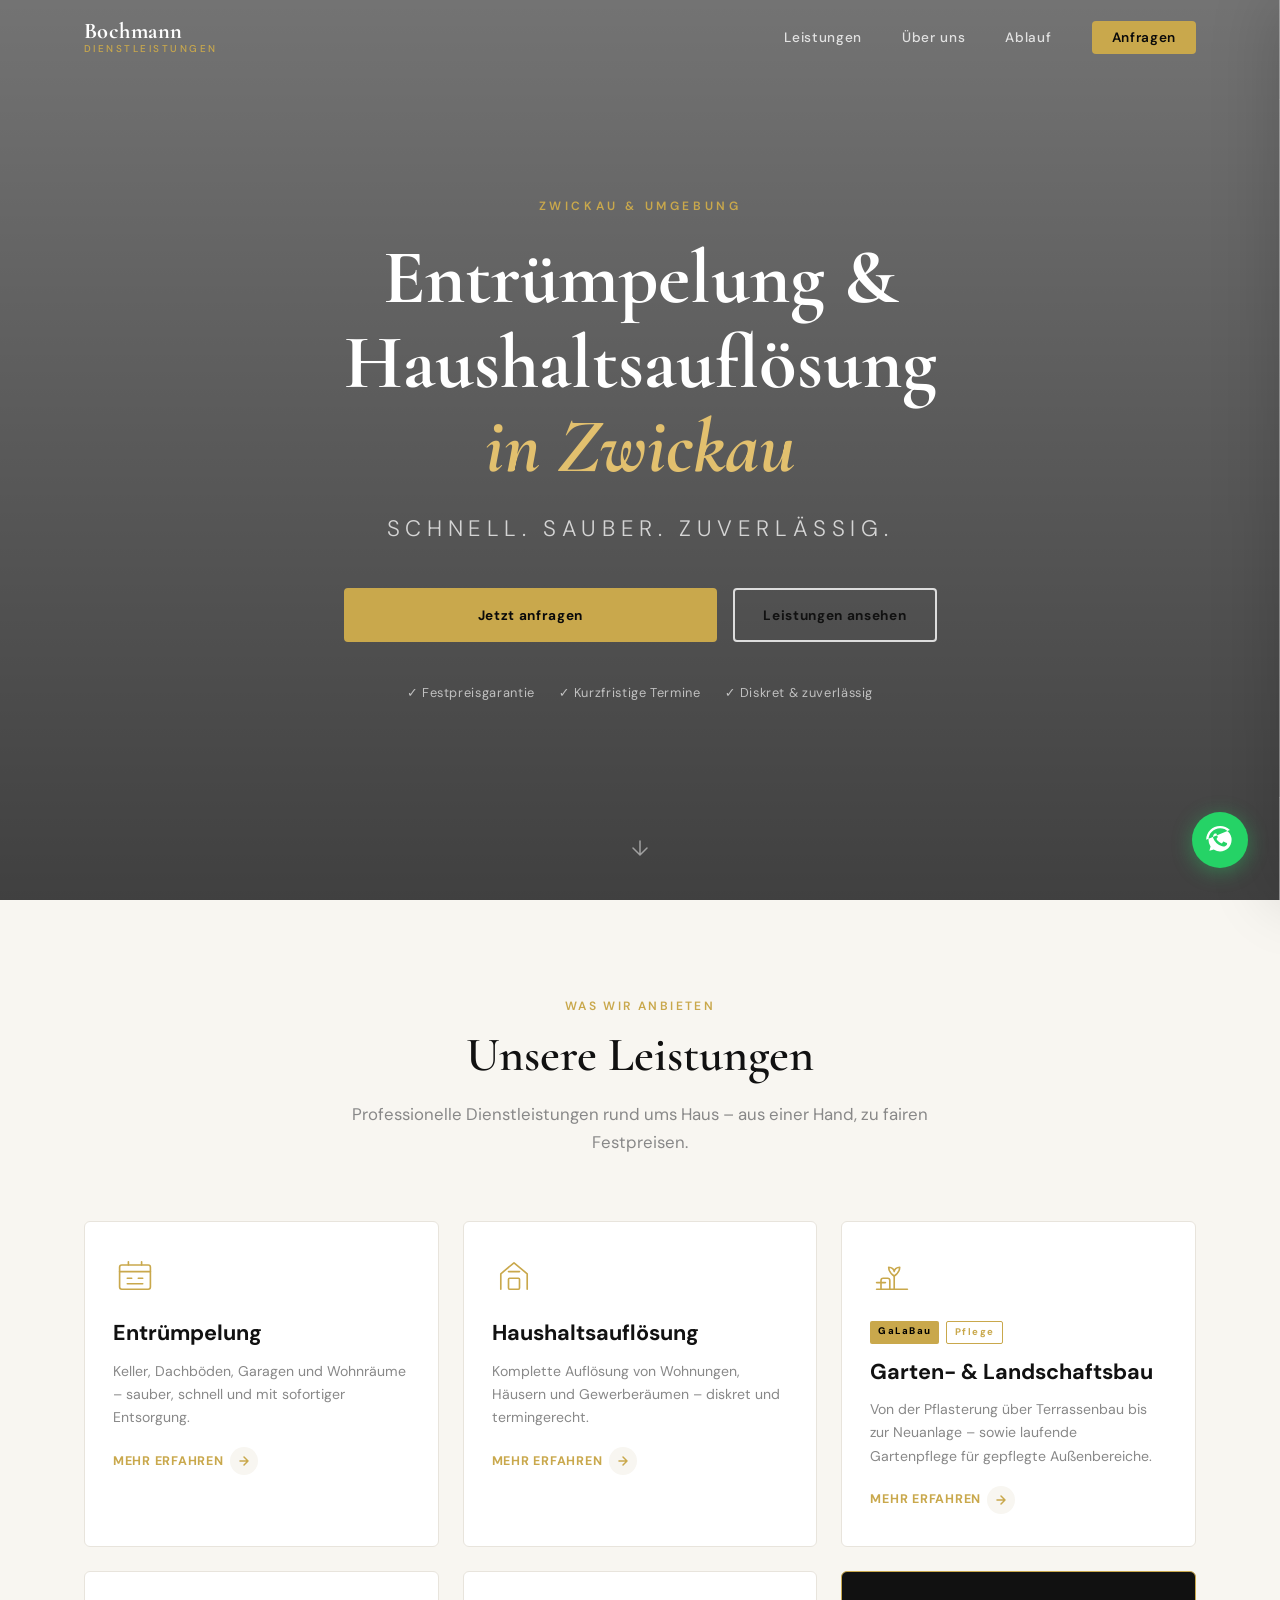
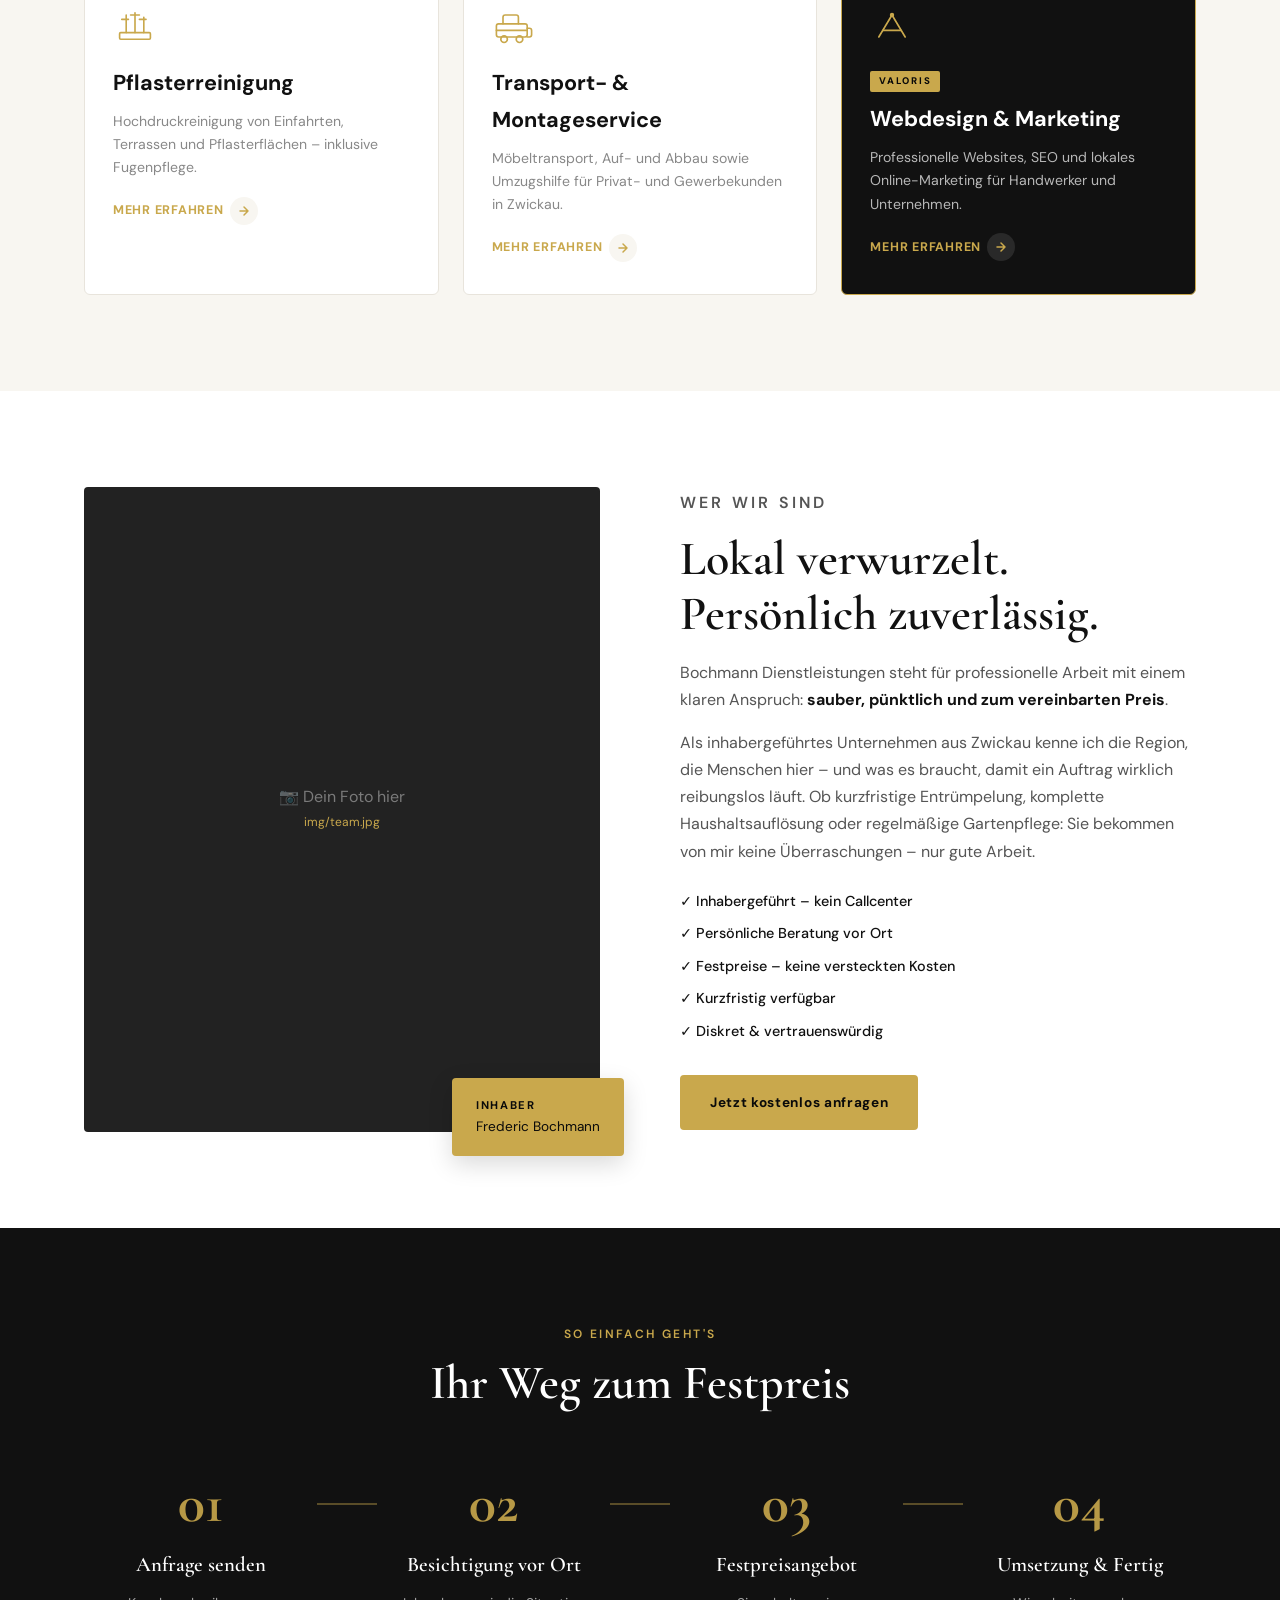
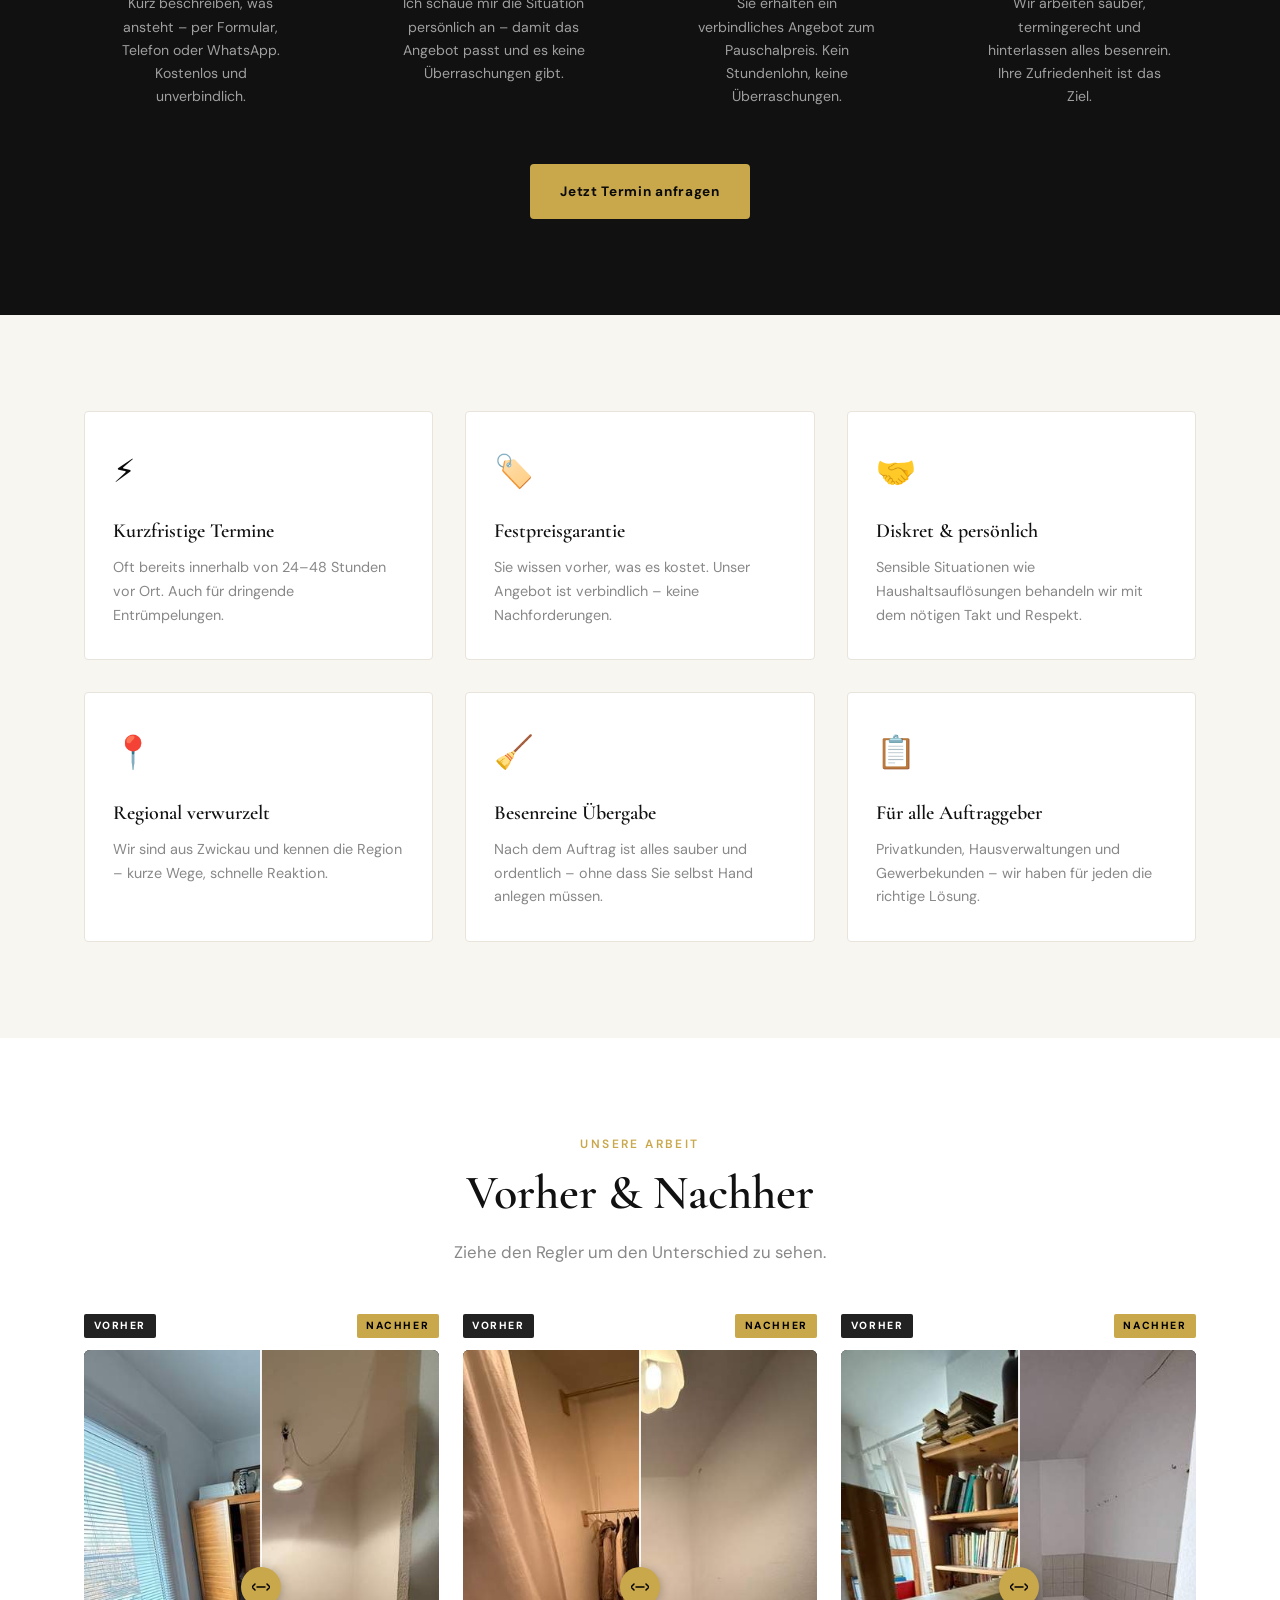
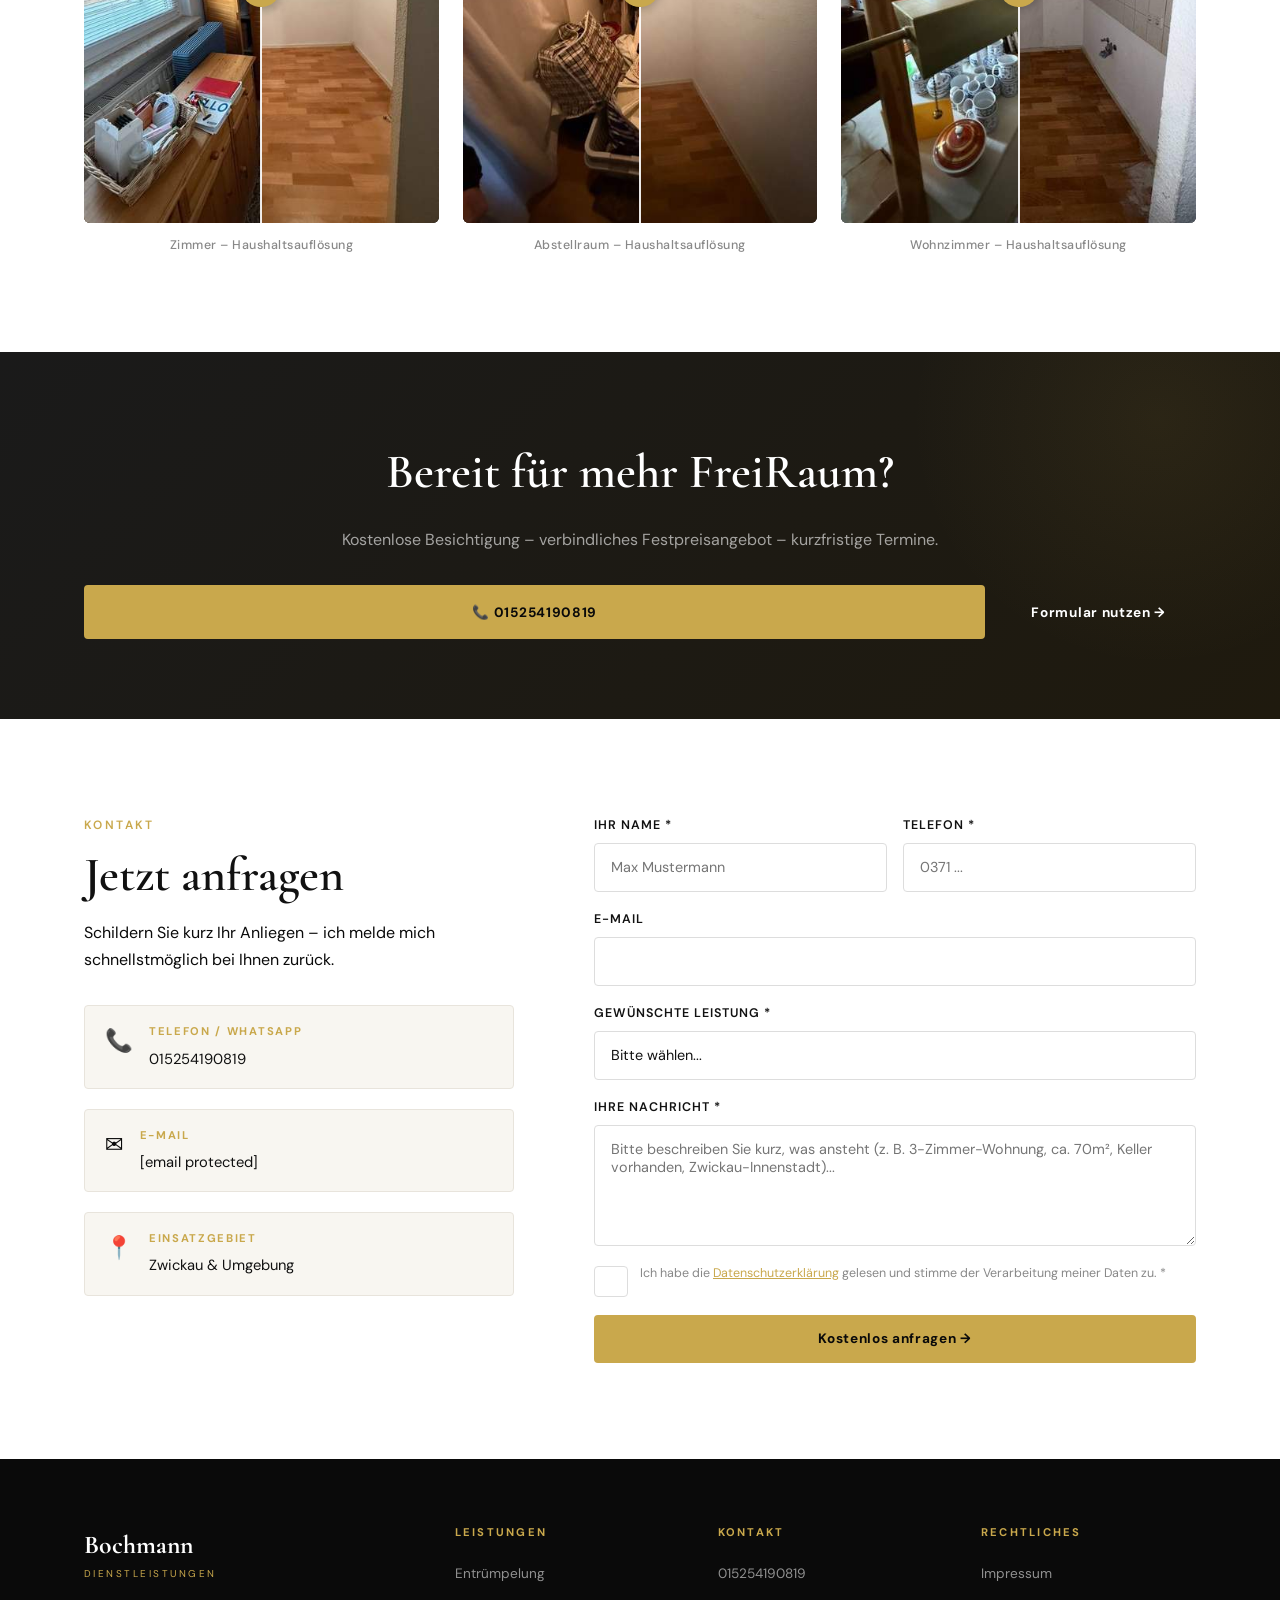
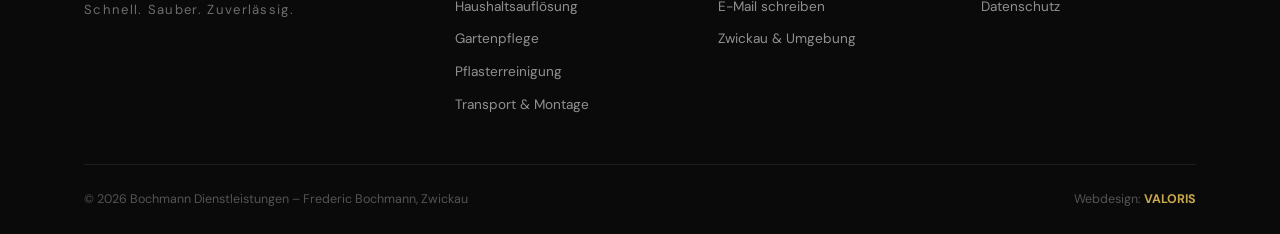
==== commit fac4156e: "Restore: originales Premium-Design mit Video-Hero - Alte elaborate Single-Page-Version wiederhergest" ====
--- a/index.html
+++ b/index.html
@@ -3,246 +3,2737 @@
 <head>
   <meta charset="UTF-8" />
   <meta name="viewport" content="width=device-width, initial-scale=1.0" />
-  <meta name="theme-color" content="#0b0b0b" />
-  <link rel="preconnect" href="https://fonts.googleapis.com">
-  <link rel="preconnect" href="https://fonts.gstatic.com" crossorigin>
-  <link href="https://fonts.googleapis.com/css2?family=Cormorant+Garamond:wght@500;600;700&family=Inter:wght@400;500;600;700;800&display=swap" rel="stylesheet">
-  <link rel="stylesheet" href="style.css" />
-
-  <title>Bochmann Dienstleistungen | Entrümpelung, Gartenpflege, Transport in Zwickau</title>
-  <meta name="description" content="Bochmann Dienstleistungen aus Zwickau: Entrümpelung, Haushaltsauflösung, Gartenpflege und Transport mit verbindlichem Festpreis und schneller Umsetzung." />
-<script type="application/ld+json">
-{
-  "@context":"https://schema.org",
-  "@type":"LocalBusiness",
-  "name":"Bochmann Dienstleistungen",
-  "description":"Entrümpelung, Haushaltsauflösung, Gartenpflege und Transport in Zwickau und Umgebung",
-  "telephone":"+4915254190819",
-  "email":"bochmann-dienstleistungen@gmx.de",
-  "address":{
-    "@type":"PostalAddress",
-    "streetAddress":"Karl-Kippenhahn-Straße 17",
-    "addressLocality":"Zwickau",
-    "postalCode":"08058",
-    "addressCountry":"DE"
-  },
-  "areaServed":"Zwickau und Umgebung",
-  "priceRange":"€€"
-}
-</script>
+  <meta name="description" content="Bochmann Dienstleistungen – Entrümpelung, Haushaltsauflösung und Gartenpflege in Zwickau und Umgebung. Schnell, sauber, zuverlässig. Jetzt Festpreis anfragen!" />
+  <title>Bochmann Dienstleistungen – Entrümpelung & Haushaltsauflösung Zwickau</title>
+
+  <!-- Google Fonts: Cormorant Garamond (Display) + DM Sans (Body) -->
+  <link rel="preconnect" href="https://fonts.googleapis.com" />
+  <link rel="preconnect" href="https://fonts.gstatic.com" crossorigin />
+  <link href="https://fonts.googleapis.com/css2?family=Cormorant+Garamond:wght@400;500;600;700&family=DM+Sans:wght@300;400;500;600&display=swap" rel="stylesheet" />
+
+  <style>
+/* =============================================
+   BOCHMANN DIENSTLEISTUNGEN – styles.css
+   Design: Schwarz / Weiß / Gold (Premium)
+   Schriften: Cormorant Garamond + DM Sans
+============================================= */
+
+/* ── CSS VARIABLEN ─────────────────────────── */
+:root {
+  --gold:        #C9A84C;
+  --gold-light:  #E2C06E;
+  --gold-dark:   #A07828;
+  --black:       #0A0A0A;
+  --dark:        #111111;
+  --dark2:       #1A1A1A;
+  --dark3:       #222222;
+  --gray:        #888888;
+  --gray-light:  #CCCCCC;
+  --white:       #FFFFFF;
+  --off-white:   #F8F6F1;
+
+  --font-display: 'Cormorant Garamond', Georgia, serif;
+  --font-body:    'DM Sans', system-ui, sans-serif;
+
+  --max-w: 1160px;
+  --radius: 4px;
+  --transition: 0.3s ease;
+}
+
+/* ── RESET & BASE ──────────────────────────── */
+*, *::before, *::after { box-sizing: border-box; margin: 0; padding: 0; }
+
+html { scroll-behavior: smooth; font-size: 16px; }
+
+body {
+  font-family: var(--font-body);
+  background: var(--white);
+  color: var(--black);
+  line-height: 1.7;
+  overflow-x: hidden;
+}
+
+img { max-width: 100%; height: auto; display: block; }
+
+a { color: inherit; text-decoration: none; }
+
+ul { list-style: none; }
+
+/* ── CONTAINER ─────────────────────────────── */
+.container {
+  max-width: var(--max-w);
+  margin: 0 auto;
+  padding: 0 1.5rem;
+}
+
+/* ── SECTION DEFAULTS ──────────────────────── */
+.section { padding: 6rem 0; }
+
+.section__header {
+  text-align: center;
+  max-width: 640px;
+  margin: 0 auto 4rem;
+}
+
+.section__eyebrow {
+  font-family: var(--font-body);
+  font-size: 0.75rem;
+  font-weight: 600;
+  letter-spacing: 0.2em;
+  text-transform: uppercase;
+  color: var(--gold);
+  margin-bottom: 0.75rem;
+}
+
+.section__title {
+  font-family: var(--font-display);
+  font-size: clamp(2rem, 4vw, 3rem);
+  font-weight: 600;
+  line-height: 1.15;
+  color: var(--dark);
+  margin-bottom: 1rem;
+}
+
+.section__desc {
+  color: var(--gray);
+  font-size: 1.05rem;
+}
+
+/* ── BUTTONS ───────────────────────────────── */
+.btn {
+  display: inline-flex;
+  align-items: center;
+  gap: 0.5rem;
+  padding: 0.9rem 2rem;
+  font-family: var(--font-body);
+  font-size: 0.9rem;
+  font-weight: 600;
+  letter-spacing: 0.05em;
+  border-radius: var(--radius);
+  cursor: pointer;
+  transition: all var(--transition);
+  border: 2px solid transparent;
+  white-space: nowrap;
+}
+
+.btn--gold {
+  background: var(--gold);
+  color: var(--black);
+  border-color: var(--gold);
+}
+.btn--gold:hover {
+  background: var(--gold-light);
+  border-color: var(--gold-light);
+  transform: translateY(-2px);
+  box-shadow: 0 8px 24px rgba(201,168,76,0.35);
+}
+
+.btn--outline {
+  background: transparent;
+  color: var(--white);
+  border-color: rgba(255,255,255,0.5);
+}
+.btn--outline:hover {
+  background: rgba(255,255,255,0.1);
+  border-color: var(--white);
+}
+
+.btn--outline-light {
+  background: transparent;
+  color: var(--white);
+  border-color: var(--gold);
+}
+.btn--outline-light:hover {
+  background: var(--gold);
+  color: var(--black);
+}
+
+.btn--full { width: 100%; justify-content: center; }
+
+/* ── NAVIGATION ────────────────────────────── */
+.nav {
+  position: fixed;
+  top: 0; left: 0; right: 0;
+  z-index: 1000;
+  padding: 1.2rem 0;
+  transition: background var(--transition), padding var(--transition), box-shadow var(--transition);
+}
+
+/* Nav scrolled state – wird per JS gesetzt */
+.nav.scrolled {
+  background: rgba(10,10,10,0.97);
+  padding: 0.8rem 0;
+  box-shadow: 0 2px 20px rgba(0,0,0,0.4);
+  backdrop-filter: blur(10px);
+}
+
+.nav__inner {
+  max-width: var(--max-w);
+  margin: 0 auto;
+  padding: 0 1.5rem;
+  display: flex;
+  align-items: center;
+  justify-content: space-between;
+}
+
+.nav__logo {
+  display: flex;
+  flex-direction: column;
+  line-height: 1.1;
+}
+
+.nav__logo-main {
+  font-family: var(--font-display);
+  font-size: 1.4rem;
+  font-weight: 700;
+  color: var(--white);
+  letter-spacing: 0.02em;
+}
+
+.nav__logo-sub {
+  font-size: 0.62rem;
+  letter-spacing: 0.25em;
+  text-transform: uppercase;
+  color: var(--gold);
+  font-weight: 500;
+}
+
+.nav__links {
+  display: flex;
+  align-items: center;
+  gap: 2.5rem;
+}
+
+.nav__links a {
+  color: rgba(255,255,255,0.8);
+  font-size: 0.85rem;
+  font-weight: 500;
+  letter-spacing: 0.05em;
+  transition: color var(--transition);
+}
+.nav__links a:hover { color: var(--gold); }
+
+.nav__cta {
+  background: var(--gold) !important;
+  color: var(--black) !important;
+  padding: 0.5rem 1.25rem;
+  border-radius: var(--radius);
+  font-weight: 600 !important;
+  letter-spacing: 0.05em;
+}
+.nav__cta:hover { background: var(--gold-light) !important; }
+
+/* Hamburger */
+.nav__burger {
+  display: none;
+  flex-direction: column;
+  gap: 5px;
+  background: none;
+  border: none;
+  cursor: pointer;
+  padding: 4px;
+}
+.nav__burger span {
+  display: block;
+  width: 24px;
+  height: 2px;
+  background: var(--white);
+  transition: all var(--transition);
+  transform-origin: center;
+}
+.nav__burger.open span:nth-child(1) { transform: translateY(7px) rotate(45deg); }
+.nav__burger.open span:nth-child(2) { opacity: 0; }
+.nav__burger.open span:nth-child(3) { transform: translateY(-7px) rotate(-45deg); }
+
+/* ── HERO ──────────────────────────────────── */
+.hero {
+  position: relative;
+  height: 100vh;
+  min-height: 600px;
+  display: flex;
+  align-items: center;
+  justify-content: center;
+  overflow: hidden;
+}
+
+/* Video Hintergrund */
+.hero__video {
+  position: absolute;
+  inset: 0;
+  width: 100%;
+  height: 100%;
+  object-fit: cover;
+  z-index: 0;
+  /* Platzhalter-Hintergrund solange kein Video */
+  background: var(--dark2);
+}
+
+/* Dunkler Overlay */
+.hero__overlay {
+  position: absolute;
+  inset: 0;
+  /* Gradient: unten dunkler für bessere Lesbarkeit */
+  background: linear-gradient(
+    180deg,
+    rgba(0,0,0,0.55) 0%,
+    rgba(0,0,0,0.65) 50%,
+    rgba(0,0,0,0.75) 100%
+  );
+  z-index: 1;
+}
+
+/* Hero Content */
+.hero__content {
+  position: relative;
+  z-index: 2;
+  text-align: center;
+  padding: 0 1.5rem;
+  max-width: 900px;
+  animation: heroFadeIn 1.2s ease forwards;
+}
+
+@keyframes heroFadeIn {
+  from { opacity: 0; transform: translateY(30px); }
+  to   { opacity: 1; transform: translateY(0); }
+}
+
+.hero__eyebrow {
+  font-size: 0.75rem;
+  font-weight: 600;
+  letter-spacing: 0.3em;
+  text-transform: uppercase;
+  color: var(--gold);
+  margin-bottom: 1.25rem;
+  opacity: 0;
+  animation: heroFadeIn 1s ease 0.2s forwards;
+}
+
+.hero__headline {
+  font-family: var(--font-display);
+  font-size: clamp(2.4rem, 6vw, 5rem);
+  font-weight: 700;
+  line-height: 1.1;
+  color: var(--white);
+  margin-bottom: 1.25rem;
+  opacity: 0;
+  animation: heroFadeIn 1s ease 0.4s forwards;
+}
+
+.hero__headline em {
+  font-style: italic;
+  color: var(--gold-light);
+}
+
+.hero__sub {
+  font-size: clamp(1rem, 2vw, 1.4rem);
+  color: rgba(255,255,255,0.75);
+  letter-spacing: 0.25em;
+  text-transform: uppercase;
+  font-weight: 300;
+  margin-bottom: 2.5rem;
+  opacity: 0;
+  animation: heroFadeIn 1s ease 0.6s forwards;
+}
+
+.hero__btns {
+  display: flex;
+  gap: 1rem;
+  justify-content: center;
+  flex-wrap: wrap;
+  margin-bottom: 2.5rem;
+  opacity: 0;
+  animation: heroFadeIn 1s ease 0.8s forwards;
+}
+
+.hero__trust {
+  display: flex;
+  gap: 1.5rem;
+  justify-content: center;
+  flex-wrap: wrap;
+  opacity: 0;
+  animation: heroFadeIn 1s ease 1s forwards;
+}
+
+.hero__trust span {
+  font-size: 0.8rem;
+  color: rgba(255,255,255,0.65);
+  letter-spacing: 0.05em;
+}
+
+/* Scroll-Pfeil */
+.hero__scroll {
+  position: absolute;
+  bottom: 2rem;
+  left: 50%;
+  transform: translateX(-50%);
+  z-index: 2;
+  color: rgba(255,255,255,0.5);
+  animation: scrollBounce 2s ease infinite;
+  transition: color var(--transition);
+}
+.hero__scroll:hover { color: var(--gold); }
+
+@keyframes scrollBounce {
+  0%, 100% { transform: translateX(-50%) translateY(0); }
+  50%        { transform: translateX(-50%) translateY(8px); }
+}
+
+/* ── LEISTUNGEN ────────────────────────────── */
+.leistungen {
+  background: var(--off-white);
+}
+
+.leistungen__grid {
+  display: grid;
+  grid-template-columns: repeat(3, 1fr);
+  gap: 1.5rem;
+}
+
+.leistung-card {
+  background: var(--white);
+  padding: 2.25rem 2rem;
+  border-radius: var(--radius);
+  border: 1px solid #E8E4DC;
+  position: relative;
+  transition: all var(--transition);
+  overflow: hidden;
+}
+
+.leistung-card::before {
+  content: '';
+  position: absolute;
+  bottom: 0; left: 0;
+  width: 0; height: 3px;
+  background: var(--gold);
+  transition: width 0.4s ease;
+}
+
+.leistung-card:hover {
+  transform: translateY(-4px);
+  box-shadow: 0 16px 40px rgba(0,0,0,0.08);
+  border-color: var(--gold-light);
+}
+.leistung-card:hover::before { width: 100%; }
+
+.leistung-card__icon {
+  width: 48px;
+  height: 48px;
+  color: var(--gold);
+  margin-bottom: 1.25rem;
+}
+.leistung-card__icon svg { width: 100%; height: 100%; }
+
+.leistung-card h3 {
+  font-family: var(--font-display);
+  font-size: 1.4rem;
+  font-weight: 600;
+  margin-bottom: 0.75rem;
+  color: var(--dark);
+}
+
+.leistung-card p {
+  color: var(--gray);
+  font-size: 0.92rem;
+  line-height: 1.7;
+  margin-bottom: 1.25rem;
+}
+
+.leistung-card__link {
+  font-size: 0.82rem;
+  font-weight: 600;
+  color: var(--gold);
+  letter-spacing: 0.05em;
+  transition: color var(--transition);
+}
+.leistung-card__link:hover { color: var(--gold-dark); }
+
+/* VALORIS Karte – besondere Hervorhebung */
+.leistung-card--valoris {
+  background: var(--dark);
+  border-color: var(--gold);
+}
+.leistung-card--valoris h3,
+.leistung-card--valoris p { color: rgba(255,255,255,0.8); }
+.leistung-card--valoris h3 { color: var(--white); }
+
+.leistung-card__badge {
+  display: inline-block;
+  font-size: 0.65rem;
+  font-weight: 700;
+  letter-spacing: 0.2em;
+  color: var(--black);
+  background: var(--gold);
+  padding: 0.2rem 0.6rem;
+  border-radius: 2px;
+  margin-bottom: 0.75rem;
+}
+
+/* ── ÜBER UNS ──────────────────────────────── */
+.ueber__inner {
+  display: grid;
+  grid-template-columns: 1fr 1fr;
+  gap: 5rem;
+  align-items: center;
+}
+
+.ueber__img-wrap {
+  position: relative;
+}
+
+/* Bild-Platzhalter */
+.ueber__img-placeholder {
+  width: 100%;
+  aspect-ratio: 4/5;
+  background: var(--dark3);
+  border-radius: var(--radius);
+  display: flex;
+  align-items: center;
+  justify-content: center;
+  text-align: center;
+  color: rgba(255,255,255,0.4);
+  font-size: 1rem;
+  line-height: 1.5;
+}
+.ueber__img-placeholder small { font-size: 0.75rem; color: var(--gold); }
+
+/* Badge über dem Bild */
+.ueber__badge {
+  position: absolute;
+  bottom: -1.5rem;
+  right: -1.5rem;
+  background: var(--gold);
+  color: var(--black);
+  padding: 1.25rem 1.5rem;
+  border-radius: var(--radius);
+  font-size: 0.85rem;
+  line-height: 1.4;
+  box-shadow: 0 8px 24px rgba(0,0,0,0.15);
+}
+.ueber__badge strong {
+  display: block;
+  font-size: 0.7rem;
+  letter-spacing: 0.15em;
+  text-transform: uppercase;
+  margin-bottom: 0.2rem;
+}
+
+/* Über-uns Text */
+.ueber__text { }
+.ueber__text p {
+  color: #555;
+  margin-bottom: 1rem;
+  font-size: 1rem;
+}
+.ueber__text strong { color: var(--dark); }
+
+.ueber__list {
+  margin-top: 1.5rem;
+  display: flex;
+  flex-direction: column;
+  gap: 0.5rem;
+}
+.ueber__list li {
+  font-size: 0.9rem;
+  color: var(--dark);
+  font-weight: 500;
+}
+
+/* ── ABLAUF ────────────────────────────────── */
+.ablauf {
+  background: var(--dark);
+  color: var(--white);
+}
+
+.ablauf .section__title { color: var(--white); }
+.ablauf .section__desc { color: rgba(255,255,255,0.6); }
+
+.ablauf__steps {
+  display: flex;
+  align-items: flex-start;
+  gap: 0;
+  position: relative;
+}
+
+.ablauf__step {
+  flex: 1;
+  display: flex;
+  flex-direction: column;
+  align-items: center;
+  text-align: center;
+  padding: 0 1.5rem;
+}
+
+.ablauf__num {
+  font-family: var(--font-display);
+  font-size: 3.5rem;
+  font-weight: 700;
+  color: var(--gold);
+  line-height: 1;
+  margin-bottom: 1rem;
+  opacity: 0.9;
+}
+
+.ablauf__content h3 {
+  font-family: var(--font-display);
+  font-size: 1.3rem;
+  font-weight: 600;
+  color: var(--white);
+  margin-bottom: 0.6rem;
+}
+
+.ablauf__content p {
+  font-size: 0.88rem;
+  color: rgba(255,255,255,0.6);
+  line-height: 1.65;
+}
+
+/* Verbinder zwischen Schritten */
+.ablauf__connector {
+  flex-shrink: 0;
+  width: 60px;
+  height: 2px;
+  background: var(--gold);
+  opacity: 0.4;
+  margin-top: 1.75rem; /* Zentriert mit der Zahl */
+}
+
+.ablauf__cta {
+  text-align: center;
+  margin-top: 3.5rem;
+}
+
+/* ── VORTEILE ──────────────────────────────── */
+.vorteile {
+  background: var(--off-white);
+}
+
+.vorteile__grid {
+  display: grid;
+  grid-template-columns: repeat(3, 1fr);
+  gap: 2rem;
+}
+
+.vorteil {
+  background: var(--white);
+  padding: 2rem 1.75rem;
+  border-radius: var(--radius);
+  border: 1px solid #E8E4DC;
+  transition: all var(--transition);
+}
+
+.vorteil:hover {
+  transform: translateY(-3px);
+  box-shadow: 0 12px 30px rgba(0,0,0,0.07);
+}
+
+.vorteil__icon {
+  font-size: 2rem;
+  margin-bottom: 1rem;
+}
+
+.vorteil h3 {
+  font-family: var(--font-display);
+  font-size: 1.25rem;
+  font-weight: 600;
+  margin-bottom: 0.5rem;
+  color: var(--dark);
+}
+
+.vorteil p {
+  font-size: 0.9rem;
+  color: var(--gray);
+  line-height: 1.65;
+}
+
+/* ── REFERENZEN ────────────────────────────── */
+.referenzen { }
+
+.referenzen__grid {
+  display: grid;
+  grid-template-columns: repeat(3, 1fr);
+  gap: 1.25rem;
+}
+
+.ref-card { overflow: hidden; border-radius: var(--radius); }
+
+.ref-card__img {
+  aspect-ratio: 4/3;
+  overflow: hidden;
+}
+
+.ref-card__img img {
+  width: 100%;
+  height: 100%;
+  object-fit: cover;
+  transition: transform 0.5s ease;
+}
+.ref-card:hover .ref-card__img img { transform: scale(1.05); }
+
+/* Platzhalter für Referenzbilder */
+.ref-card__img--placeholder {
+  background: var(--dark3);
+  display: flex;
+  align-items: center;
+  justify-content: center;
+  text-align: center;
+  color: rgba(255,255,255,0.4);
+  font-size: 0.9rem;
+  line-height: 1.5;
+}
+.ref-card__img--placeholder small { font-size: 0.7rem; color: var(--gold); }
+
+.ref-card__label {
+  margin-top: 0.75rem;
+  font-size: 0.82rem;
+  font-weight: 600;
+  letter-spacing: 0.08em;
+  text-transform: uppercase;
+  color: var(--gray);
+}
+
+/* ── CTA BANNER ────────────────────────────── */
+.cta-banner {
+  background: linear-gradient(135deg, var(--dark2) 0%, #1F1A0E 100%);
+  padding: 5rem 0;
+  position: relative;
+  overflow: hidden;
+}
+
+/* Dekoratives Gold-Element */
+.cta-banner::before {
+  content: '';
+  position: absolute;
+  top: -50%;
+  right: -10%;
+  width: 500px;
+  height: 500px;
+  border-radius: 50%;
+  background: radial-gradient(circle, rgba(201,168,76,0.08) 0%, transparent 70%);
+  pointer-events: none;
+}
+
+.cta-banner__inner {
+  text-align: center;
+  position: relative;
+  z-index: 1;
+}
+
+.cta-banner__inner h2 {
+  font-family: var(--font-display);
+  font-size: clamp(2rem, 4vw, 3rem);
+  color: var(--white);
+  margin-bottom: 0.75rem;
+  font-weight: 600;
+}
+
+.cta-banner__inner p {
+  color: rgba(255,255,255,0.6);
+  font-size: 1rem;
+  margin-bottom: 2rem;
+}
+
+.cta-banner__btns {
+  display: flex;
+  gap: 1rem;
+  justify-content: center;
+  flex-wrap: wrap;
+}
+
+/* ── KONTAKT ───────────────────────────────── */
+.kontakt {
+  background: var(--white);
+}
+
+.kontakt__inner {
+  display: grid;
+  grid-template-columns: 1fr 1.4fr;
+  gap: 5rem;
+  align-items: start;
+}
+
+/* Kontakt-Info */
+.kontakt__details {
+  display: flex;
+  flex-direction: column;
+  gap: 1.25rem;
+  margin-top: 2rem;
+}
+
+.kontakt__item {
+  display: flex;
+  align-items: flex-start;
+  gap: 1rem;
+  padding: 1rem 1.25rem;
+  background: var(--off-white);
+  border-radius: var(--radius);
+  border: 1px solid #E8E4DC;
+  transition: all var(--transition);
+  color: inherit;
+}
+
+a.kontakt__item:hover {
+  border-color: var(--gold);
+  background: #FBF8F0;
+}
+
+.kontakt__item-icon { font-size: 1.4rem; flex-shrink: 0; }
+
+.kontakt__item strong {
+  display: block;
+  font-size: 0.7rem;
+  letter-spacing: 0.15em;
+  text-transform: uppercase;
+  color: var(--gold);
+  margin-bottom: 0.2rem;
+}
+
+.kontakt__item span { font-size: 0.92rem; color: var(--dark); }
+
+/* Formular */
+.kontakt__form {
+  display: flex;
+  flex-direction: column;
+  gap: 1.1rem;
+}
+
+.form-row {
+  display: grid;
+  grid-template-columns: 1fr 1fr;
+  gap: 1rem;
+}
+
+.form-group {
+  display: flex;
+  flex-direction: column;
+  gap: 0.4rem;
+}
+
+.form-group label {
+  font-size: 0.78rem;
+  font-weight: 600;
+  letter-spacing: 0.08em;
+  text-transform: uppercase;
+  color: var(--dark);
+}
+
+.form-group input,
+.form-group select,
+.form-group textarea {
+  width: 100%;
+  padding: 0.9rem 1rem;
+  border: 1px solid #DDD;
+  border-radius: var(--radius);
+  font-family: var(--font-body);
+  font-size: 0.9rem;
+  color: var(--dark);
+  background: var(--white);
+  transition: border-color var(--transition), box-shadow var(--transition);
+  appearance: none;
+  -webkit-appearance: none;
+}
+
+.form-group input:focus,
+.form-group select:focus,
+.form-group textarea:focus {
+  outline: none;
+  border-color: var(--gold);
+  box-shadow: 0 0 0 3px rgba(201,168,76,0.12);
+}
+
+.form-group textarea { resize: vertical; min-height: 120px; }
+
+/* DSGVO Checkbox */
+.form-group--check {
+  flex-direction: row;
+  align-items: flex-start;
+  gap: 0.75rem;
+}
+.form-group--check input[type="checkbox"] {
+  width: 16px;
+  height: 16px;
+  min-width: 16px;
+  margin-top: 3px;
+  cursor: pointer;
+  accent-color: var(--gold);
+}
+.form-group--check label {
+  font-size: 0.78rem;
+  text-transform: none;
+  letter-spacing: 0;
+  font-weight: 400;
+  color: var(--gray);
+  cursor: pointer;
+}
+.form-group--check a { color: var(--gold); text-decoration: underline; }
+
+/* Erfolgsmeldung */
+.form-success {
+  background: #F0FBF0;
+  border: 1px solid #9BDF9B;
+  color: #1F6B1F;
+  padding: 1rem 1.25rem;
+  border-radius: var(--radius);
+  font-size: 0.9rem;
+  font-weight: 500;
+}
+
+/* ── FOOTER ────────────────────────────────── */
+.footer {
+  background: var(--black);
+  color: rgba(255,255,255,0.7);
+  padding-top: 4rem;
+}
+
+.footer__inner {
+  display: grid;
+  grid-template-columns: 1.5fr 1fr 1fr 1fr;
+  gap: 3rem;
+  padding-bottom: 3rem;
+  border-bottom: 1px solid rgba(255,255,255,0.08);
+}
+
+.footer__logo-main {
+  font-family: var(--font-display);
+  font-size: 1.6rem;
+  font-weight: 700;
+  color: var(--white);
+}
+.footer__logo-sub {
+  font-size: 0.62rem;
+  letter-spacing: 0.25em;
+  text-transform: uppercase;
+  color: var(--gold);
+  margin-bottom: 1rem;
+}
+.footer__tagline {
+  font-size: 0.82rem;
+  color: rgba(255,255,255,0.4);
+  letter-spacing: 0.1em;
+}
+
+.footer__links-col h4 {
+  font-size: 0.7rem;
+  font-weight: 700;
+  letter-spacing: 0.2em;
+  text-transform: uppercase;
+  color: var(--gold);
+  margin-bottom: 1.25rem;
+}
+
+.footer__links-col ul {
+  display: flex;
+  flex-direction: column;
+  gap: 0.6rem;
+}
+
+.footer__links-col li,
+.footer__links-col a {
+  font-size: 0.85rem;
+  color: rgba(255,255,255,0.55);
+  transition: color var(--transition);
+}
+.footer__links-col a:hover { color: var(--gold); }
+
+.footer__bottom {
+  display: flex;
+  justify-content: space-between;
+  align-items: center;
+  padding: 1.5rem 0;
+  font-size: 0.78rem;
+  color: rgba(255,255,255,0.3);
+  flex-wrap: wrap;
+  gap: 0.5rem;
+}
+.footer__bottom strong { color: var(--gold); }
+
+/* ── WHATSAPP FLOATING BUTTON ──────────────── */
+.whatsapp-btn {
+  position: fixed;
+  bottom: 2rem;
+  right: 2rem;
+  width: 56px;
+  height: 56px;
+  background: #25D366;
+  color: var(--white);
+  border-radius: 50%;
+  display: flex;
+  align-items: center;
+  justify-content: center;
+  z-index: 999;
+  box-shadow: 0 4px 20px rgba(37,211,102,0.4);
+  transition: all var(--transition);
+}
+.whatsapp-btn svg { width: 28px; height: 28px; }
+.whatsapp-btn:hover {
+  transform: scale(1.1);
+  box-shadow: 0 6px 28px rgba(37,211,102,0.55);
+}
+
+/* ── SCROLL REVEAL ANIMATION ───────────────── */
+[data-reveal] {
+  opacity: 0;
+  transform: translateY(28px);
+  transition: opacity 0.7s ease, transform 0.7s ease;
+}
+[data-reveal].revealed {
+  opacity: 1;
+  transform: translateY(0);
+}
+
+/* ── RESPONSIVE – TABLET (< 1024px) ─────────── */
+@media (max-width: 1024px) {
+  .leistungen__grid { grid-template-columns: repeat(2, 1fr); }
+  .vorteile__grid   { grid-template-columns: repeat(2, 1fr); }
+  .referenzen__grid { grid-template-columns: repeat(2, 1fr); }
+
+  .ueber__inner {
+    grid-template-columns: 1fr;
+    gap: 3rem;
+  }
+  .ueber__badge {
+    right: 0;
+    bottom: -1rem;
+  }
+
+  .kontakt__inner {
+    grid-template-columns: 1fr;
+    gap: 3rem;
+  }
+
+  .footer__inner {
+    grid-template-columns: 1fr 1fr;
+    gap: 2rem;
+  }
+}
+
+/* ── RESPONSIVE – MOBILE (< 768px) ─────────── */
+@media (max-width: 768px) {
+  .section { padding: 4rem 0; }
+
+  /* Navigation mobile */
+  .nav__links {
+    position: fixed;
+    top: 0; right: 0;
+    width: 75vw;
+    max-width: 300px;
+    height: 100vh;
+    background: var(--dark);
+    flex-direction: column;
+    justify-content: center;
+    align-items: flex-start;
+    padding: 3rem 2rem;
+    gap: 1.75rem;
+    transform: translateX(100%);
+    transition: transform var(--transition);
+    z-index: 999;
+  }
+  .nav__links.open { transform: translateX(0); }
+  .nav__links a { font-size: 1.1rem; }
+  .nav__burger { display: flex; z-index: 1001; }
+
+  /* Hero */
+  .hero__btns {
+    flex-direction: column;
+    align-items: center;
+  }
+  .hero__trust { flex-direction: column; align-items: center; gap: 0.5rem; }
+
+  /* Leistungen */
+  .leistungen__grid { grid-template-columns: 1fr; }
+
+  /* Ablauf – vertikal */
+  .ablauf__steps {
+    flex-direction: column;
+    gap: 2rem;
+    align-items: center;
+  }
+  .ablauf__connector {
+    width: 2px;
+    height: 40px;
+    margin: 0;
+  }
+
+  /* Vorteile */
+  .vorteile__grid { grid-template-columns: 1fr; }
+
+  /* Referenzen */
+  .referenzen__grid { grid-template-columns: 1fr; }
+
+  /* Form */
+  .form-row { grid-template-columns: 1fr; }
+
+  /* Footer */
+  .footer__inner { grid-template-columns: 1fr; }
+  .footer__bottom { flex-direction: column; text-align: center; }
+}
+
+/* ── RESPONSIVE – SMALL (< 480px) ──────────── */
+@media (max-width: 480px) {
+  .hero__headline { font-size: 2.2rem; }
+  .btn { padding: 0.8rem 1.5rem; font-size: 0.85rem; }
+  .ueber__badge { position: static; margin-top: 1rem; display: inline-block; }
+}
+
+
+/* ── KARTE ── */
+.lcard {
+  background: var(--white);
+  border: 1px solid #E8E4DC;
+  border-radius: 6px;
+  padding: 2rem 1.75rem;
+  cursor: pointer;
+  position: relative;
+  overflow: hidden;
+  transition: transform .3s var(--ease-out), box-shadow .3s var(--ease-out), border-color .3s ease;
+  user-select: none;
+  -webkit-tap-highlight-color: transparent;
+}
+.lcard::after {
+  content: '';
+  position: absolute;
+  bottom: 0; left: 0;
+  width: 0; height: 3px;
+  background: var(--gold);
+  transition: width .4s var(--ease-out);
+}
+.lcard:hover { transform: translateY(-4px); box-shadow: 0 16px 40px rgba(0,0,0,.09); border-color: var(--gold-light); }
+.lcard:hover::after, .lcard.active::after { width: 100%; }
+.lcard.active {
+  border-color: var(--gold);
+  box-shadow: 0 0 0 2px var(--gold), 0 16px 40px rgba(201,168,76,.18);
+  transform: translateY(-4px);
+}
+
+.lcard__icon { width: 44px; height: 44px; color: var(--gold); margin-bottom: 1.1rem; }
+.lcard__icon svg { width: 100%; height: 100%; }
+
+.lcard h3 {
+  font-family: var(--fd); font-size: 1.35rem; font-weight: 700;
+  color: var(--dark); margin-bottom: .5rem;
+}
+.lcard p { font-size: .88rem; color: var(--gray); line-height: 1.65; margin-bottom: 1rem; }
+
+.lcard__cta {
+  display: inline-flex; align-items: center; gap: .4rem;
+  font-size: .78rem; font-weight: 700; color: var(--gold);
+  letter-spacing: .06em; text-transform: uppercase;
+  transition: gap .2s ease;
+}
+.lcard:hover .lcard__cta, .lcard.active .lcard__cta { gap: .7rem; }
+
+.lcard__arrow {
+  display: inline-flex; align-items: center; justify-content: center;
+  width: 28px; height: 28px; border-radius: 50%;
+  background: var(--off-white); transition: background .3s ease, transform .3s var(--ease-out);
+}
+.lcard:hover .lcard__arrow, .lcard.active .lcard__arrow {
+  background: var(--gold); transform: translateX(2px);
+}
+.lcard:hover .lcard__arrow svg, .lcard.active .lcard__arrow svg { color: var(--black); }
+.lcard__arrow svg { width: 14px; height: 14px; color: var(--gold); transition: color .3s ease; }
+
+/* VALORIS card */
+.lcard--valoris { background: var(--dark); border-color: var(--gold); }
+.lcard--valoris h3 { color: var(--white); }
+.lcard--valoris p { color: rgba(255,255,255,.7); }
+.lcard--valoris .lcard__icon { color: var(--gold); }
+.lcard--valoris .lcard__cta { color: var(--gold); }
+.lcard--valoris .lcard__arrow { background: rgba(255,255,255,.1); }
+.lcard--valoris:hover .lcard__arrow { background: var(--gold); }
+.lcard--valoris .lcard__badge {
+  display: inline-block; font-size: .6rem; font-weight: 800;
+  letter-spacing: .2em; color: var(--black); background: var(--gold);
+  padding: .15rem .55rem; border-radius: 2px; margin-bottom: .6rem;
+}
+
+
+/* ── OVERLAY BACKDROP ── */
+.panel-backdrop {
+  position: fixed; inset: 0;
+  background: rgba(0,0,0,0);
+  z-index: 200;
+  pointer-events: none;
+  transition: background .4s ease;
+}
+.panel-backdrop.open {
+  background: rgba(0,0,0,.45);
+  pointer-events: auto;
+}
+
+/* ── SLIDE-IN PANEL ── */
+.detail-panel {
+  position: fixed;
+  top: 0; right: 0;
+  width: min(var(--panel-w), 100vw);
+  height: 100%;
+  background: var(--white);
+  z-index: 300;
+  transform: translateX(100%);
+  transition: transform .5s var(--ease-out);
+  display: flex;
+  flex-direction: column;
+  overflow: hidden;
+  box-shadow: -8px 0 60px rgba(0,0,0,.15);
+}
+.detail-panel.open {
+  transform: translateX(0);
+}
+
+/* Panel Header */
+.panel__header {
+  padding: 2rem 2rem 1.5rem;
+  border-bottom: 1px solid #EEE;
+  display: flex;
+  align-items: flex-start;
+  justify-content: space-between;
+  gap: 1rem;
+  flex-shrink: 0;
+  position: relative;
+}
+.panel__header::after {
+  content: '';
+  position: absolute;
+  bottom: 0; left: 2rem; right: 2rem;
+  height: 3px;
+  background: linear-gradient(90deg, var(--gold), var(--gold-light), transparent);
+  border-radius: 2px;
+}
+
+.panel__icon { width: 40px; height: 40px; color: var(--gold); flex-shrink: 0; margin-top: .2rem; }
+.panel__icon svg { width: 100%; height: 100%; }
+
+.panel__title-wrap { flex: 1; }
+.panel__eyebrow {
+  font-size: .65rem; font-weight: 700; letter-spacing: .2em;
+  text-transform: uppercase; color: var(--gold); margin-bottom: .3rem;
+}
+.panel__title {
+  font-family: var(--fd); font-size: 1.75rem; font-weight: 700;
+  color: var(--dark); line-height: 1.1;
+}
+
+.panel__close {
+  width: 36px; height: 36px; border-radius: 50%;
+  background: var(--off-white); border: none;
+  cursor: pointer; display: flex; align-items: center; justify-content: center;
+  flex-shrink: 0; transition: background .2s ease, transform .2s ease;
+  color: var(--dark);
+}
+.panel__close:hover { background: #EEE; transform: rotate(90deg); }
+.panel__close svg { width: 16px; height: 16px; }
+
+/* Panel Body */
+.panel__body {
+  flex: 1;
+  overflow-y: auto;
+  padding: 2rem;
+  overscroll-behavior: contain;
+  -webkit-overflow-scrolling: touch;
+}
+
+/* Image gallery */
+.panel__gallery {
+  display: grid;
+  grid-template-columns: 1fr 1fr;
+  gap: .75rem;
+  margin-bottom: 1.75rem;
+}
+.panel__gallery-item {
+  border-radius: 4px;
+  overflow: hidden;
+  aspect-ratio: 4/3;
+  background: var(--dark2);
+  position: relative;
+}
+.panel__gallery-item:first-child {
+  grid-column: 1 / -1;
+  aspect-ratio: 16/8;
+}
+.panel__gallery-item img {
+  width: 100%; height: 100%;
+  object-fit: cover;
+  display: block;
+  transition: transform .4s ease;
+}
+.panel__gallery-item:hover img { transform: scale(1.04); }
+
+/* Placeholder für Bilder */
+.panel__gallery-ph {
+  width: 100%; height: 100%;
+  background: linear-gradient(135deg, #1a1a1a 0%, #0f0c04 100%);
+  display: flex; flex-direction: column;
+  align-items: center; justify-content: center;
+  text-align: center; gap: .4rem;
+  color: rgba(255,255,255,.3);
+  font-size: .75rem;
+}
+.panel__gallery-ph span { color: var(--gold); font-size: .65rem; letter-spacing: .1em; }
+
+/* Panel Text */
+.panel__desc {
+  font-size: .97rem; color: #444; line-height: 1.8;
+  margin-bottom: 1.5rem;
+}
+
+.panel__features {
+  display: flex; flex-direction: column; gap: .5rem;
+  margin-bottom: 2rem;
+}
+.panel__feature {
+  display: flex; align-items: flex-start; gap: .75rem;
+  font-size: .88rem; color: var(--dark);
+}
+.panel__feature::before {
+  content: '';
+  width: 6px; height: 6px;
+  background: var(--gold);
+  border-radius: 50%;
+  flex-shrink: 0;
+  margin-top: .55rem;
+}
+
+/* Panel CTA */
+.panel__footer {
+  padding: 1.5rem 2rem;
+  border-top: 1px solid #EEE;
+  display: flex; gap: .75rem;
+  flex-shrink: 0;
+  background: var(--white);
+}
+.btn {
+  display: inline-flex; align-items: center; gap: .5rem;
+  padding: .85rem 1.75rem;
+  font-family: var(--fb); font-size: .85rem; font-weight: 700;
+  border-radius: 4px; cursor: pointer; transition: all .3s ease;
+  border: 2px solid transparent; text-decoration: none; white-space: nowrap;
+}
+.btn--gold { background: var(--gold); color: var(--black); border-color: var(--gold); flex: 1; justify-content: center; }
+.btn--gold:hover { background: var(--gold-light); transform: translateY(-1px); box-shadow: 0 6px 20px rgba(201,168,76,.35); }
+.btn--outline { background: transparent; color: var(--dark); border-color: #DDD; }
+.btn--outline:hover { border-color: var(--gold); color: var(--gold); }
+
+
+
+/* ── IMAGE CAROUSEL ── */
+.panel__carousel {
+  position: relative;
+  margin-bottom: 1.75rem;
+  border-radius: 6px;
+  overflow: hidden;
+  background: #111;
+}
+.panel__carousel-track {
+  display: flex;
+  transition: transform .45s cubic-bezier(0.22,1,0.36,1);
+}
+.panel__carousel-slide {
+  flex-shrink: 0;
+  width: 100%;
+}
+.panel__carousel-slide img {
+  width: 100%;
+  aspect-ratio: 16/9;
+  object-fit: cover;
+  display: block;
+}
+.panel__carousel-nav {
+  position: absolute;
+  bottom: .75rem;
+  left: 50%;
+  transform: translateX(-50%);
+  display: flex;
+  gap: .4rem;
+  z-index: 2;
+}
+.panel__carousel-dot {
+  width: 6px; height: 6px;
+  border-radius: 50%;
+  background: rgba(255,255,255,.4);
+  cursor: pointer;
+  transition: background .2s, transform .2s;
+  border: none;
+  padding: 0;
+}
+.panel__carousel-dot.active {
+  background: var(--gold);
+  transform: scale(1.3);
+}
+.panel__carousel-btn {
+  position: absolute;
+  top: 50%;
+  transform: translateY(-50%);
+  width: 36px; height: 36px;
+  border-radius: 50%;
+  background: rgba(0,0,0,.45);
+  border: none;
+  cursor: pointer;
+  display: flex;
+  align-items: center;
+  justify-content: center;
+  color: #fff;
+  z-index: 2;
+  transition: background .2s;
+  -webkit-tap-highlight-color: transparent;
+}
+.panel__carousel-btn:hover { background: rgba(0,0,0,.7); }
+.panel__carousel-btn--prev { left: .75rem; }
+.panel__carousel-btn--next { right: .75rem; }
+.panel__carousel-btn svg { width: 16px; height: 16px; }
+.panel__carousel-counter {
+  position: absolute;
+  top: .75rem; right: .75rem;
+  background: rgba(0,0,0,.5);
+  color: #fff;
+  font-size: .7rem;
+  font-weight: 600;
+  padding: .2rem .6rem;
+  border-radius: 20px;
+  z-index: 2;
+}
+
+
+/* ── VORHER/NACHHER SLIDER ── */
+.vn-section { background: var(--white); }
+.vn-grid {
+  display: grid;
+  grid-template-columns: repeat(3, 1fr);
+  gap: 1.5rem;
+}
+.vn-slider-wrap {
+  display: flex;
+  flex-direction: column;
+  gap: .75rem;
+}
+.vn-label-bar {
+  display: flex;
+  justify-content: space-between;
+}
+.vn-lbl {
+  font-size: .65rem;
+  font-weight: 800;
+  letter-spacing: .15em;
+  text-transform: uppercase;
+  padding: .2rem .6rem;
+  border-radius: 2px;
+}
+.vn-lbl--before { background: #222; color: #fff; }
+.vn-lbl--after  { background: var(--gold); color: #000; }
+
+.vn-slider {
+  position: relative;
+  width: 100%;
+  aspect-ratio: 3/4;
+  overflow: hidden;
+  border-radius: 6px;
+  cursor: ew-resize;
+  user-select: none;
+  -webkit-user-select: none;
+  background: #111;
+}
+.vn-img {
+  position: absolute;
+  inset: 0;
+  width: 100%;
+  height: 100%;
+  object-fit: cover;
+  display: block;
+  pointer-events: none;
+}
+.vn-clip {
+  position: absolute;
+  inset: 0;
+  overflow: hidden;
+  width: 50%;
+}
+.vn-clip .vn-img {
+  width: auto;
+  min-width: 100%;
+  max-width: none;
+}
+.vn-handle {
+  position: absolute;
+  top: 0; bottom: 0;
+  left: 50%;
+  transform: translateX(-50%);
+  display: flex;
+  flex-direction: column;
+  align-items: center;
+  width: 40px;
+  pointer-events: none;
+}
+.vn-handle-line {
+  flex: 1;
+  width: 2px;
+  background: rgba(255,255,255,.9);
+}
+.vn-handle-btn {
+  width: 40px; height: 40px;
+  border-radius: 50%;
+  background: var(--gold);
+  color: #000;
+  display: flex;
+  align-items: center;
+  justify-content: center;
+  flex-shrink: 0;
+  box-shadow: 0 2px 12px rgba(0,0,0,.3);
+}
+.vn-caption {
+  font-size: .78rem;
+  color: var(--gray);
+  font-weight: 500;
+  letter-spacing: .04em;
+  text-align: center;
+}
+@media (max-width: 900px) {
+  .vn-grid { grid-template-columns: 1fr; max-width: 420px; margin: 0 auto; }
+}
+
+
+/* ── VORHER/NACHHER SLIDER ── */
+.vn-section { background: var(--white); }
+.vn-grid {
+  display: grid;
+  grid-template-columns: repeat(3, 1fr);
+  gap: 1.5rem;
+}
+.vn-slider-wrap {
+  display: flex;
+  flex-direction: column;
+  gap: .75rem;
+}
+.vn-label-bar {
+  display: flex;
+  justify-content: space-between;
+}
+.vn-lbl {
+  font-size: .65rem;
+  font-weight: 800;
+  letter-spacing: .15em;
+  text-transform: uppercase;
+  padding: .2rem .6rem;
+  border-radius: 2px;
+}
+.vn-lbl--before { background: #222; color: #fff; }
+.vn-lbl--after  { background: var(--gold); color: #000; }
+
+.vn-slider {
+  position: relative;
+  width: 100%;
+  aspect-ratio: 3/4;
+  overflow: hidden;
+  border-radius: 6px;
+  cursor: ew-resize;
+  user-select: none;
+  -webkit-user-select: none;
+  background: #111;
+}
+.vn-img {
+  position: absolute;
+  inset: 0;
+  width: 100%;
+  height: 100%;
+  object-fit: cover;
+  display: block;
+  pointer-events: none;
+}
+.vn-clip {
+  position: absolute;
+  inset: 0;
+  overflow: hidden;
+  width: 50%;
+}
+.vn-clip .vn-img {
+  width: auto;
+  min-width: 100%;
+  max-width: none;
+}
+.vn-handle {
+  position: absolute;
+  top: 0; bottom: 0;
+  left: 50%;
+  transform: translateX(-50%);
+  display: flex;
+  flex-direction: column;
+  align-items: center;
+  width: 40px;
+  pointer-events: none;
+}
+.vn-handle-line {
+  flex: 1;
+  width: 2px;
+  background: rgba(255,255,255,.9);
+}
+.vn-handle-btn {
+  width: 40px; height: 40px;
+  border-radius: 50%;
+  background: var(--gold);
+  color: #000;
+  display: flex;
+  align-items: center;
+  justify-content: center;
+  flex-shrink: 0;
+  box-shadow: 0 2px 12px rgba(0,0,0,.3);
+}
+.vn-caption {
+  font-size: .78rem;
+  color: var(--gray);
+  font-weight: 500;
+  letter-spacing: .04em;
+  text-align: center;
+}
+@media (max-width: 900px) {
+  .vn-grid { grid-template-columns: 1fr; max-width: 420px; margin: 0 auto; }
+}
+
+</style>
 </head>
 <body>
-<header class="topbar">
-  <div class="container nav">
-    <a class="logo" href="index.html"><strong>Bochmann</strong><span>Dienstleistungen</span></a>
-    <nav class="nav-links">
-      <a href="index.html#leistungen">Leistungen</a>
-      <a href="index.html#ueber-uns">Über uns</a>
-      <a href="index.html#referenzen">Referenzen</a>
-      <a href="index.html#kontakt">Kontakt</a>
-    </nav>
-    <button class="burger" aria-label="Menü öffnen"><span></span><span></span><span></span></button>
+
+  <!-- =============================================
+       NAVIGATION
+  ============================================= -->
+  <nav class="nav" id="nav">
+    <div class="nav__inner">
+      <a href="#hero" class="nav__logo">
+        <span class="nav__logo-main">Bochmann</span>
+        <span class="nav__logo-sub">Dienstleistungen</span>
+      </a>
+      <ul class="nav__links" id="navLinks">
+        <li><a href="#leistungen">Leistungen</a></li>
+        <li><a href="#ueber-uns">Über uns</a></li>
+        <li><a href="#ablauf">Ablauf</a></li>
+        <li><a href="#kontakt" class="nav__cta">Anfragen</a></li>
+      </ul>
+      <!-- Hamburger für Mobile -->
+      <button class="nav__burger" id="burger" aria-label="Menü öffnen">
+        <span></span><span></span><span></span>
+      </button>
+    </div>
+  </nav>
+
+  <!-- =============================================
+       HERO – Fullscreen mit Video-Hintergrund
+  ============================================= -->
+  <section class="hero" id="hero">
+
+    <!--
+      ╔══════════════════════════════════════════╗
+      ║  VIDEO PLATZHALTER                       ║
+      ║  Ersetze "placeholder-video.mp4" mit     ║
+      ║  deiner eigenen Video-Datei.             ║
+      ║  Empfohlen: mp4, max. 15 MB, 1920x1080  ║
+      ╚══════════════════════════════════════════╝
+    -->
+    <!--
+      VIDEO: Pexels Stock-Video (kostenlos, CC0).
+      Ersetze die src mit deinem eigenen Video sobald verfügbar.
+      Empfohlen: video/hero.mp4 – max. 15MB, 1920x1080
+    -->
+    <!-- Video wird per Canvas animiert – hero.mp4 lokal einbinden wenn verfügbar -->
+    <video id="heroVideo" autoplay muted loop playsinline style="position:absolute;inset:0;width:100%;height:100%;object-fit:cover;z-index:0;"><source src="[data-uri]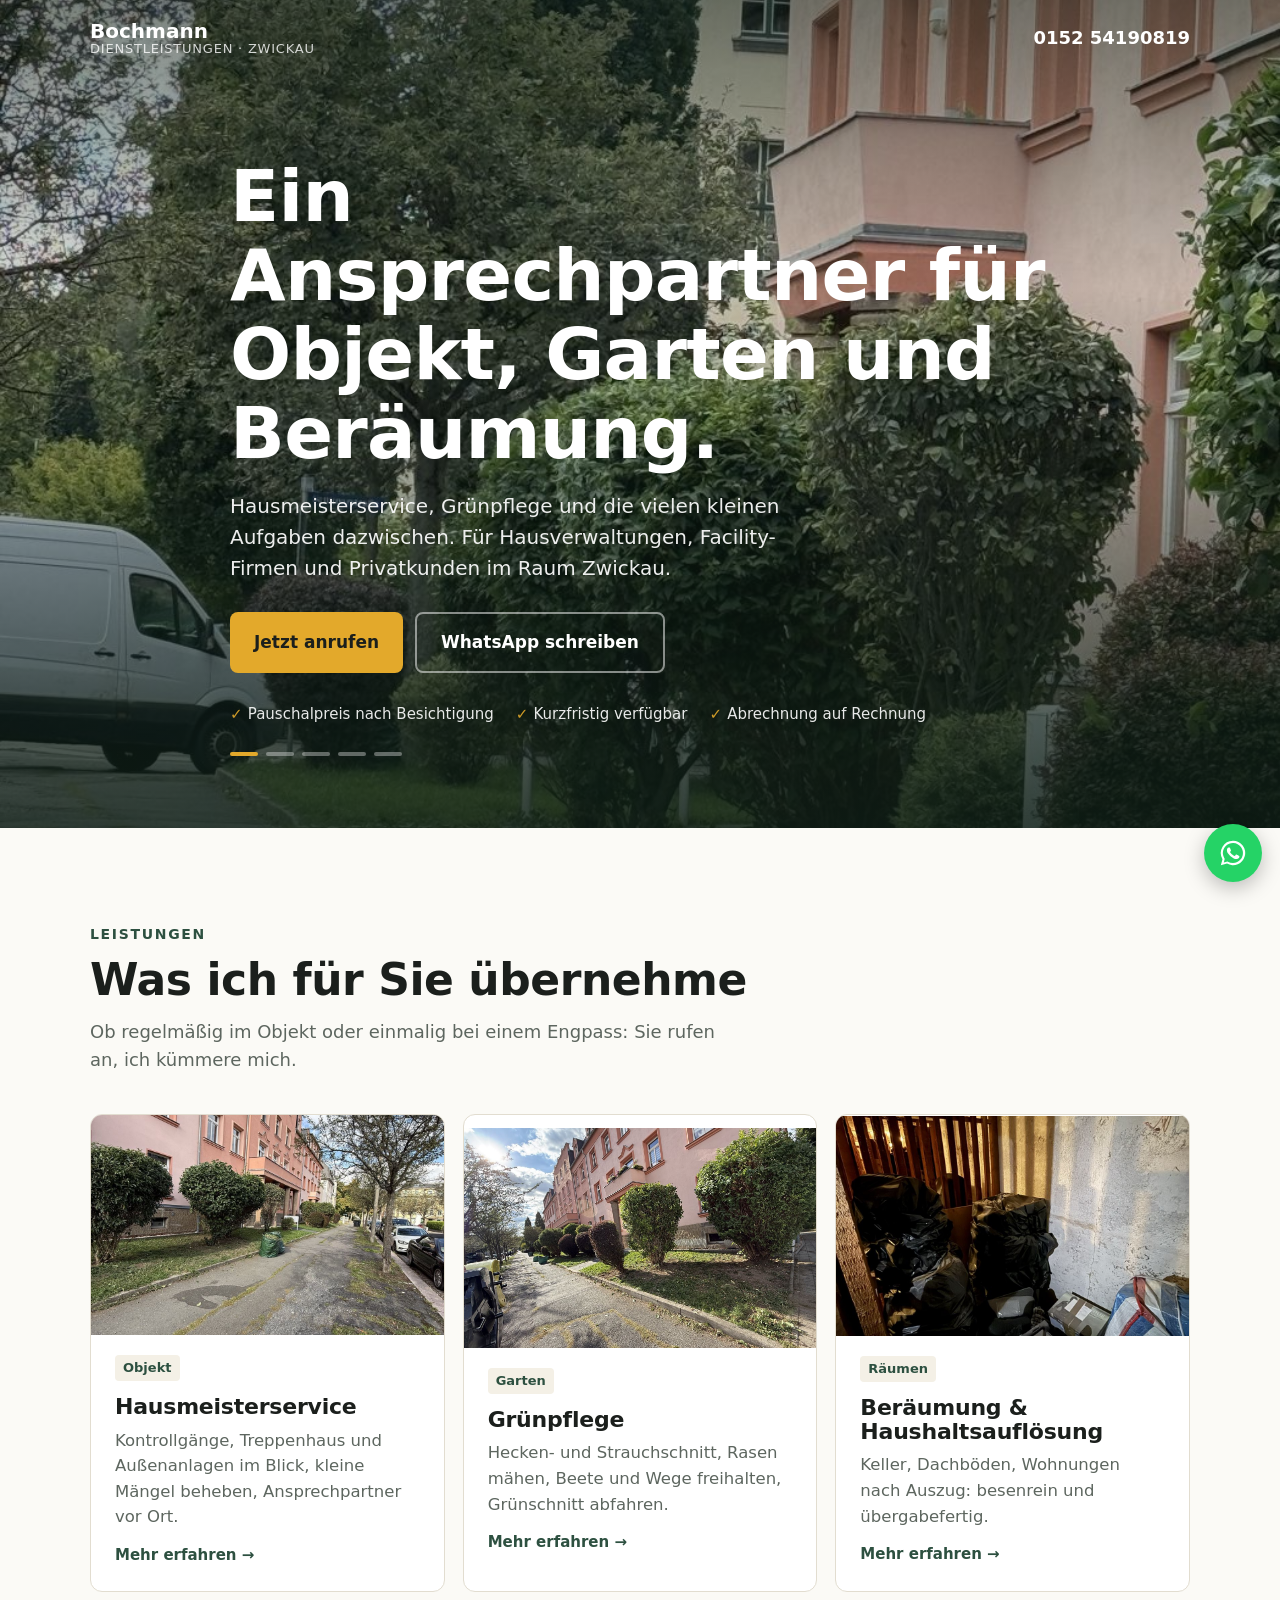
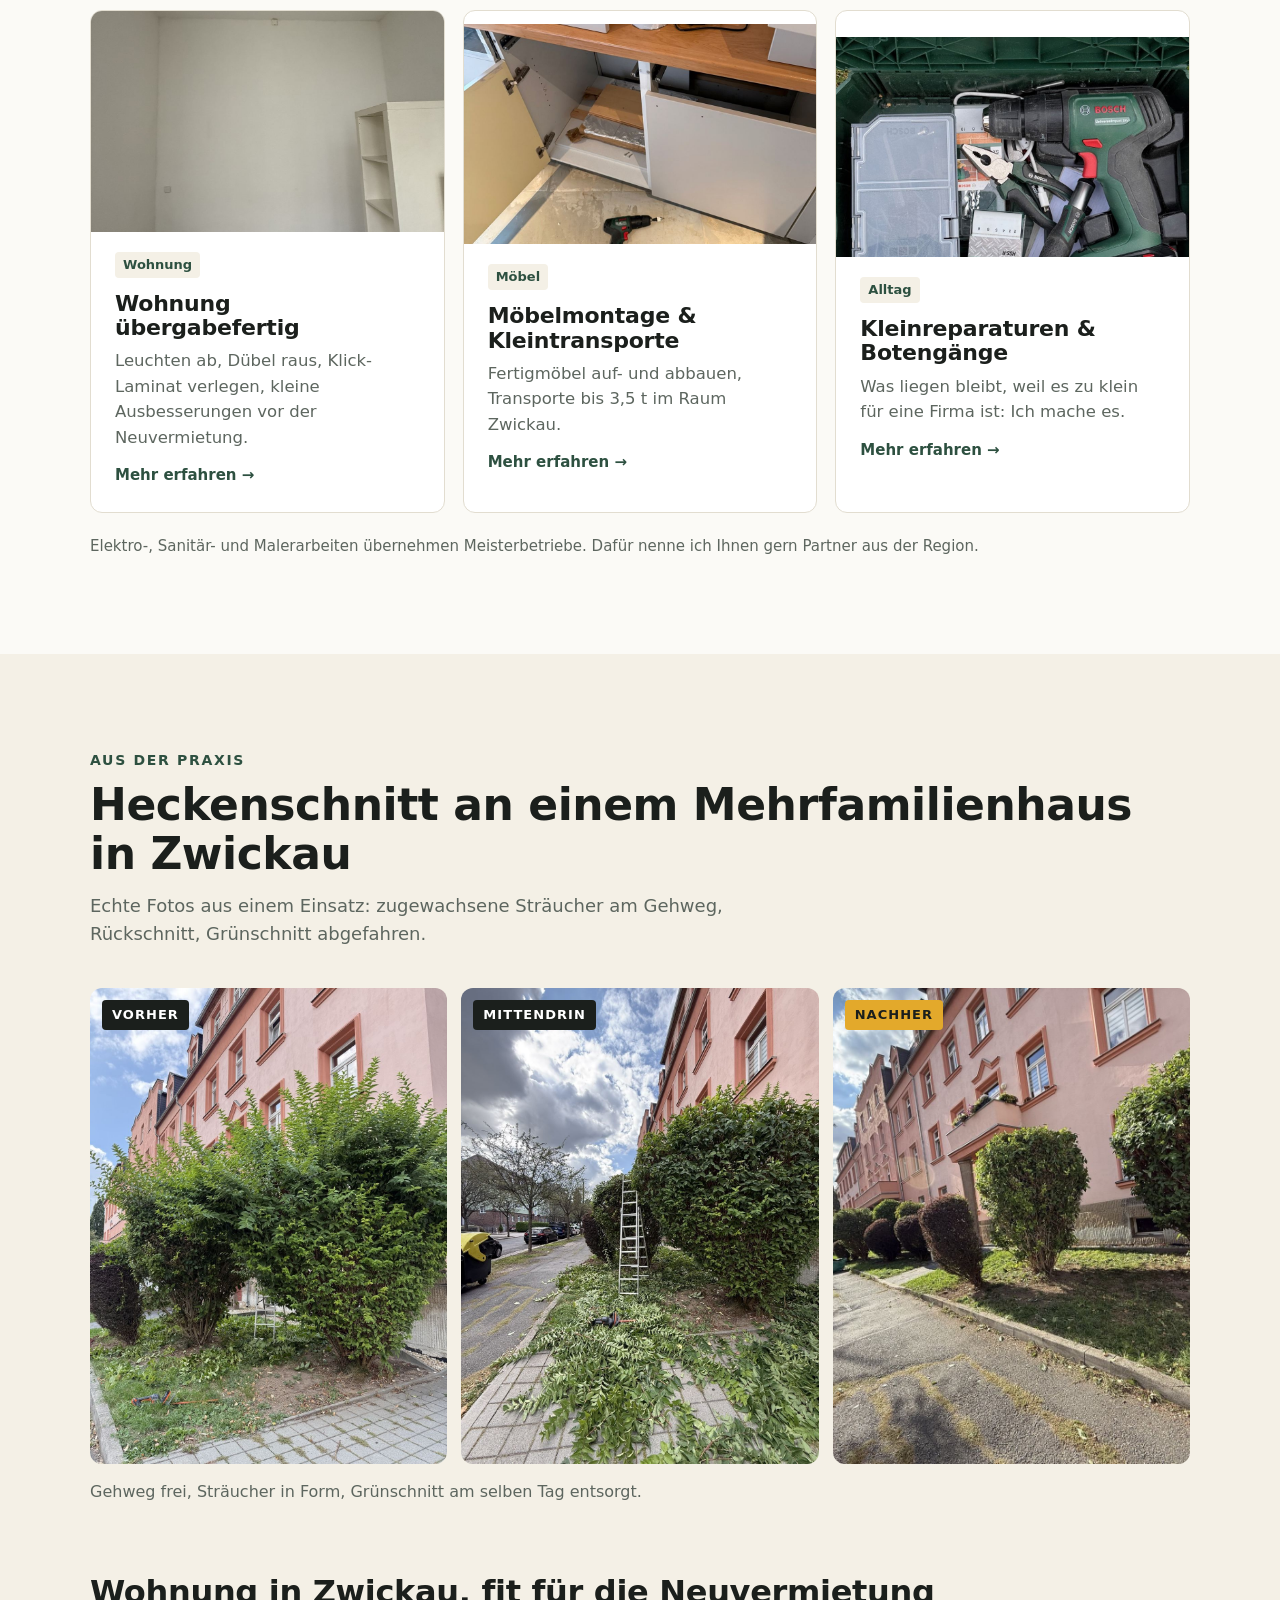
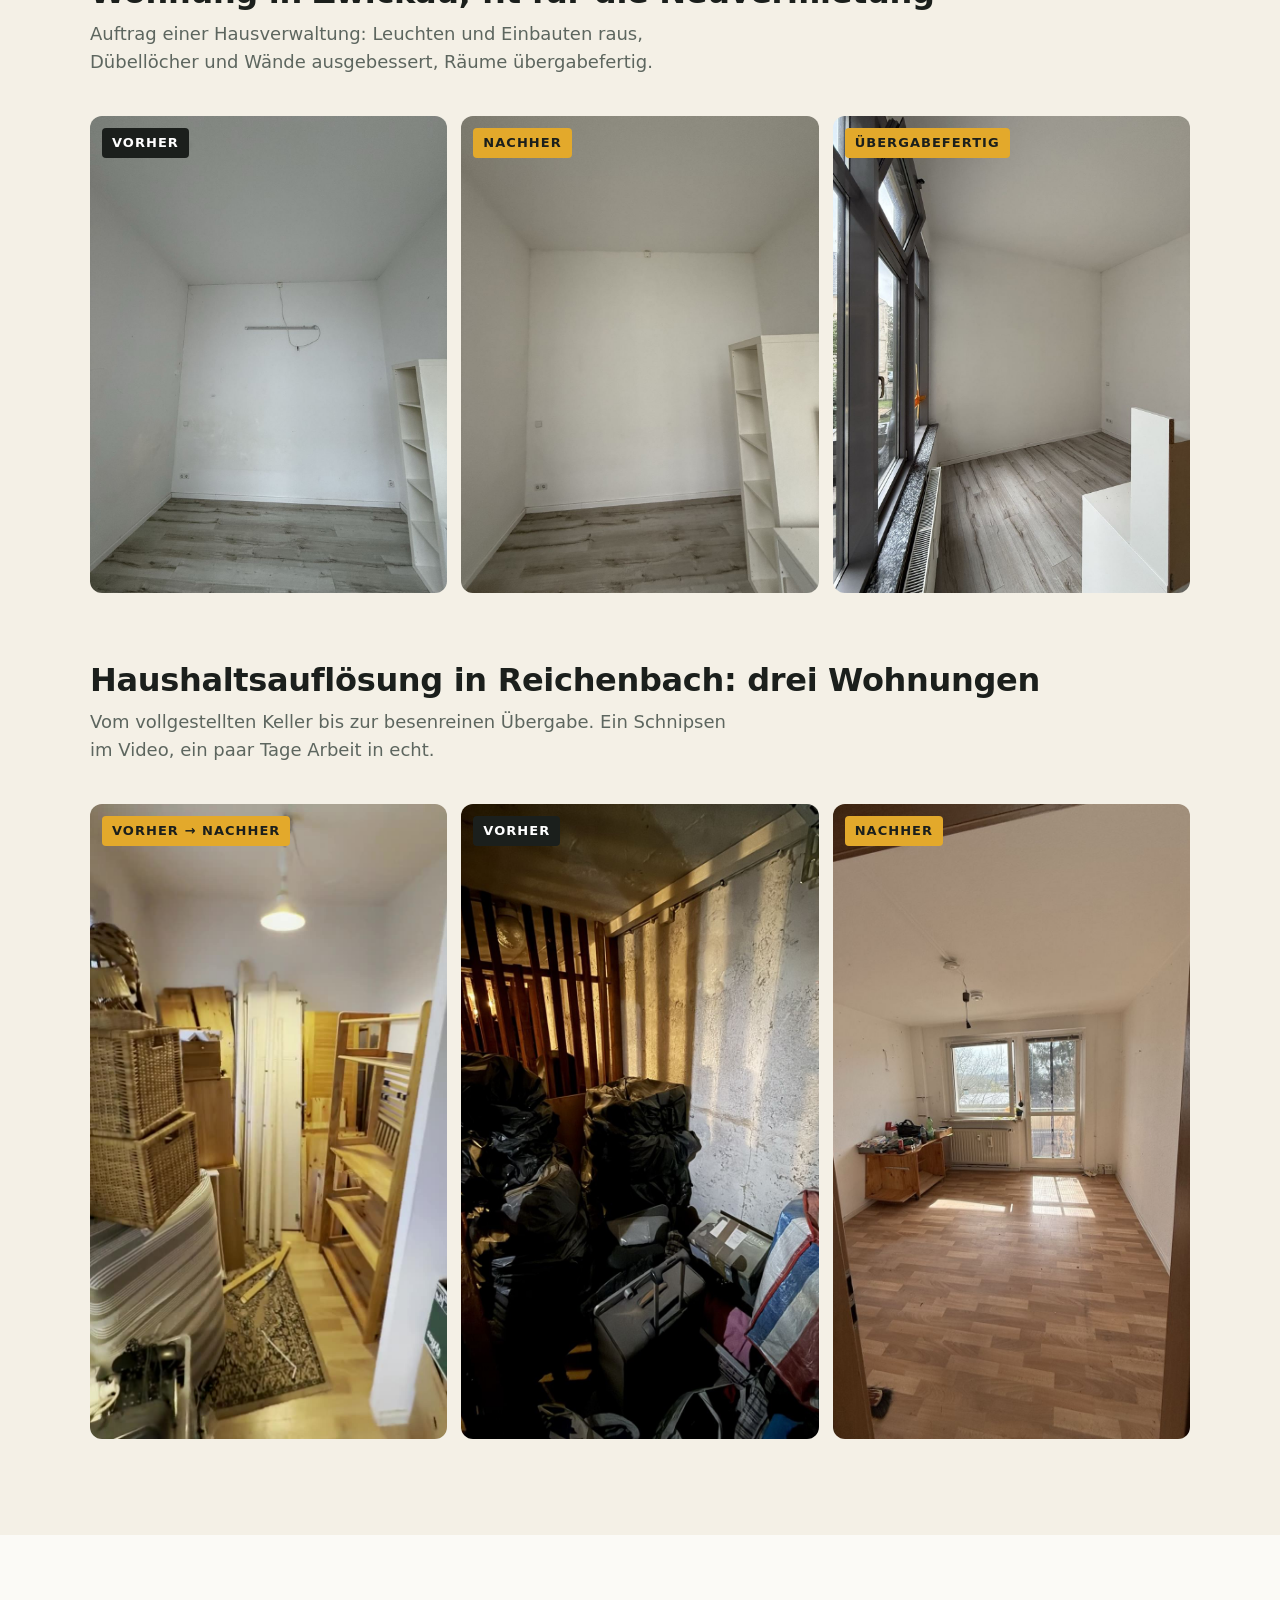
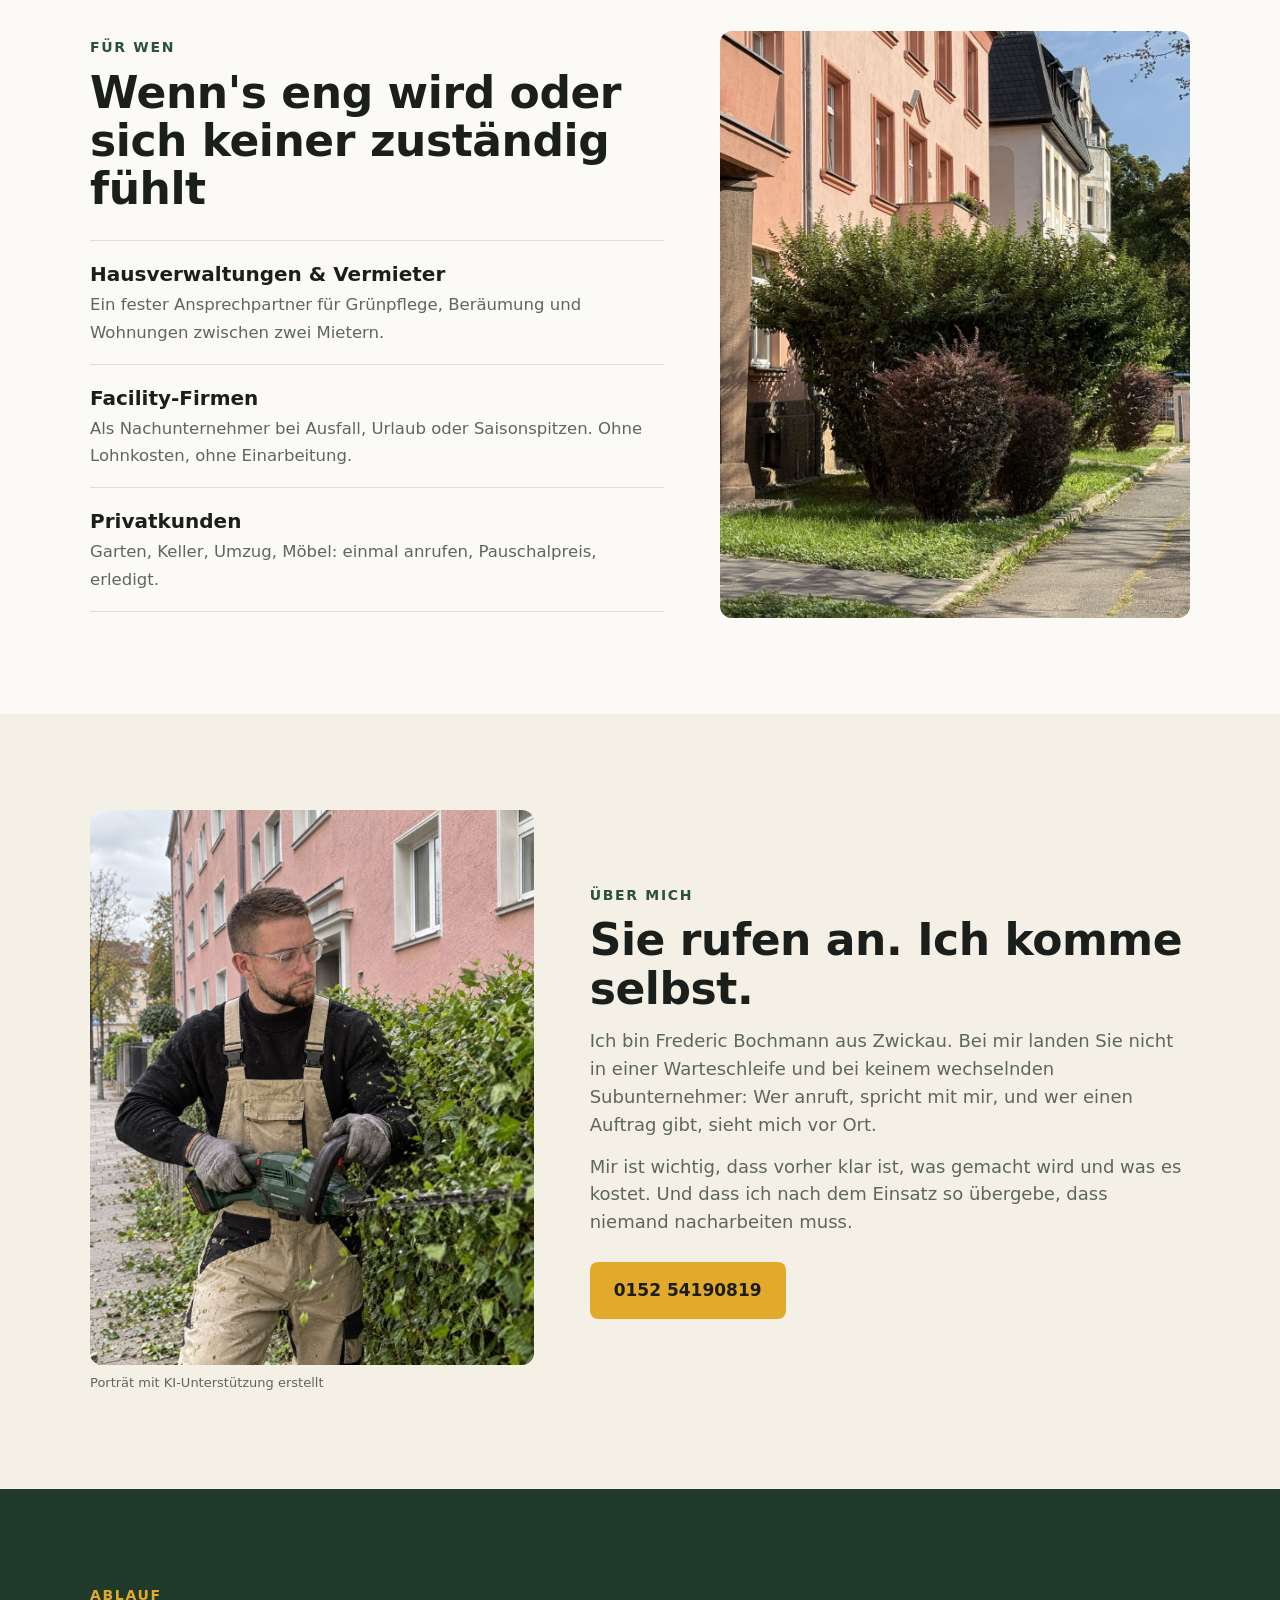
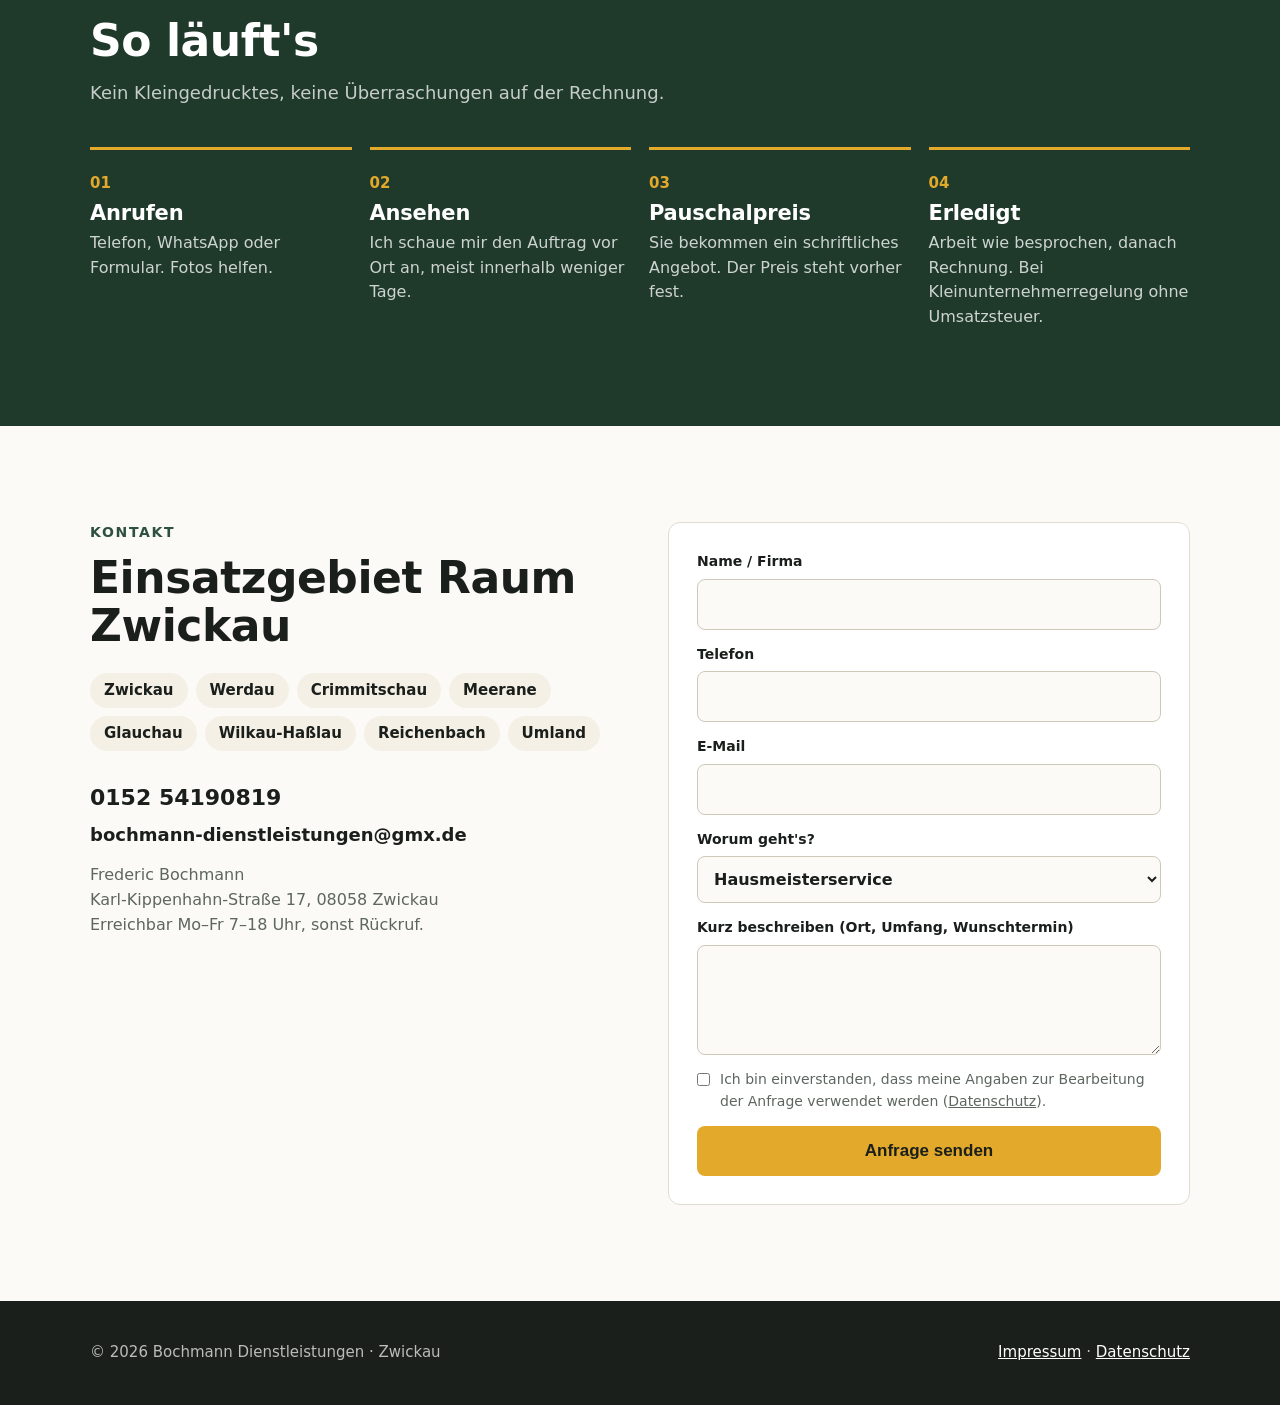
==== commit 41cc8381: "Neue Website Bochmann Dienstleistungen (Onepager, echte Einsatzfotos, Intro) Co-Authored-By: Claude " ====
--- a/index.html
+++ b/index.html
@@ -1,2739 +1,416 @@
-<!DOCTYPE html>
+<!doctype html>
 <html lang="de">
 <head>
-  <meta charset="UTF-8" />
-  <meta name="viewport" content="width=device-width, initial-scale=1.0" />
-  <meta name="description" content="Bochmann Dienstleistungen – Entrümpelung, Haushaltsauflösung und Gartenpflege in Zwickau und Umgebung. Schnell, sauber, zuverlässig. Jetzt Festpreis anfragen!" />
-  <title>Bochmann Dienstleistungen – Entrümpelung & Haushaltsauflösung Zwickau</title>
-
-  <!-- Google Fonts: Cormorant Garamond (Display) + DM Sans (Body) -->
-  <link rel="preconnect" href="https://fonts.googleapis.com" />
-  <link rel="preconnect" href="https://fonts.gstatic.com" crossorigin />
-  <link href="https://fonts.googleapis.com/css2?family=Cormorant+Garamond:wght@400;500;600;700&family=DM+Sans:wght@300;400;500;600&display=swap" rel="stylesheet" />
-
-  <style>
-/* =============================================
-   BOCHMANN DIENSTLEISTUNGEN – styles.css
-   Design: Schwarz / Weiß / Gold (Premium)
-   Schriften: Cormorant Garamond + DM Sans
-============================================= */
-
-/* ── CSS VARIABLEN ─────────────────────────── */
-:root {
-  --gold:        #C9A84C;
-  --gold-light:  #E2C06E;
-  --gold-dark:   #A07828;
-  --black:       #0A0A0A;
-  --dark:        #111111;
-  --dark2:       #1A1A1A;
-  --dark3:       #222222;
-  --gray:        #888888;
-  --gray-light:  #CCCCCC;
-  --white:       #FFFFFF;
-  --off-white:   #F8F6F1;
-
-  --font-display: 'Cormorant Garamond', Georgia, serif;
-  --font-body:    'DM Sans', system-ui, sans-serif;
-
-  --max-w: 1160px;
-  --radius: 4px;
-  --transition: 0.3s ease;
+<meta charset="utf-8">
+<meta name="viewport" content="width=device-width,initial-scale=1">
+<title>Bochmann Dienstleistungen · Hausmeisterservice & Grünpflege Zwickau</title>
+<meta name="description" content="Hausmeisterservice, Grünpflege, Beräumung und Kleinreparaturen im Raum Zwickau. Ein Ansprechpartner für Hausverwaltungen, Facility-Firmen und Privatkunden. Pauschalpreis nach Besichtigung.">
+<meta property="og:title" content="Bochmann Dienstleistungen · Zwickau">
+<meta property="og:description" content="Hausmeisterservice, Grünpflege, Beräumung. Ein Ansprechpartner für viele kleine Aufgaben.">
+<meta property="og:image" content="img/hero.jpg">
+<meta property="og:type" content="website">
+<link rel="icon" href="data:image/svg+xml,%3Csvg xmlns='http://www.w3.org/2000/svg' viewBox='0 0 32 32'%3E%3Crect width='32' height='32' rx='6' fill='%231f3a2b'/%3E%3Ctext x='16' y='23' font-family='Arial' font-weight='700' font-size='19' fill='%23e3a92b' text-anchor='middle'%3EB%3C/text%3E%3C/svg%3E">
+<script type="application/ld+json">
+{"@context":"https://schema.org","@type":"HomeAndConstructionBusiness","name":"Bochmann Dienstleistungen","founder":"Frederic Bochmann","telephone":"+49 152 54190819","email":"bochmann-dienstleistungen@gmx.de","address":{"@type":"PostalAddress","streetAddress":"Karl-Kippenhahn-Straße 17","postalCode":"08058","addressLocality":"Zwickau","addressCountry":"DE"},"areaServed":["Zwickau","Werdau","Meerane","Glauchau","Crimmitschau","Wilkau-Haßlau","Reichenbach"],"openingHours":"Mo-Fr 07:00-18:00","image":"img/hero.jpg"}
+</script>
+<script>
+try{if(!/impressum|datenschutz/.test(document.referrer)&&!matchMedia('(prefers-reduced-motion: reduce)').matches){document.documentElement.classList.add('intro')}}catch(e){}
+</script>
+<style>
+@font-face{font-family:Barlow;src:url(fonts/barlow500.woff2) format("woff2");font-weight:400 500;font-display:swap}
+@font-face{font-family:Barlow;src:url(fonts/barlow600.woff2) format("woff2");font-weight:600;font-display:swap}
+@font-face{font-family:Barlow;src:url(fonts/barlow700.woff2) format("woff2");font-weight:700;font-display:swap}
+:root{--green:#1f3a2b;--green-2:#2d5040;--sand:#f4f0e6;--paper:#fbfaf6;--ink:#1b1f1c;--muted:#5d665f;--line:#e2ddd0;--accent:#e3a92b}
+*{box-sizing:border-box;margin:0}
+html{scroll-behavior:smooth}
+body{font-family:Barlow,system-ui,sans-serif;font-weight:500;color:var(--ink);background:var(--paper);line-height:1.55;font-size:18px}
+img{display:block;max-width:100%}
+a{color:inherit}
+.wrap{max-width:1140px;margin:0 auto;padding:0 20px}
+h1,h2,h3{font-weight:700;line-height:1.1;letter-spacing:-.01em}
+h2{font-size:clamp(30px,4vw,44px);margin-bottom:14px}
+.kicker{font-size:14px;font-weight:700;letter-spacing:.12em;text-transform:uppercase;color:var(--green-2);margin-bottom:10px}
+.lead{color:var(--muted);max-width:640px}
+.btn{display:inline-flex;align-items:center;gap:10px;padding:15px 24px;border-radius:8px;font-weight:700;text-decoration:none;font-size:17px;transition:transform .15s cubic-bezier(.2,.8,.2,1),background-color .2s}
+.btn:active{transform:scale(.97)}
+.btn-main{background:var(--accent);color:var(--ink)}
+.btn-main:hover{background:#f0b93c}
+.btn-ghost{border:2px solid rgba(255,255,255,.5);color:#fff}
+.btn-ghost:hover{border-color:#fff}
+/* Kopf */
+header{position:absolute;top:0;left:0;right:0;z-index:5}
+.top{display:flex;justify-content:space-between;align-items:center;padding-top:20px;padding-bottom:20px}
+.logo{font-weight:700;font-size:20px;color:#fff;text-decoration:none;line-height:1.1}
+.logo small{display:block;font-weight:500;font-size:13px;opacity:.8;letter-spacing:.06em}
+.top a.tel{color:#fff;text-decoration:none;font-weight:700}
+/* Hero */
+.hero{position:relative;min-height:92vh;display:flex;align-items:flex-end;color:#fff;background:var(--green)}
+
+.hero::after{content:"";position:absolute;inset:0;background:linear-gradient(180deg,rgba(15,30,22,.55) 0%,rgba(15,30,22,.15) 35%,rgba(15,30,22,.85) 100%)}
+.hero .wrap{position:relative;z-index:2;padding-bottom:72px;padding-top:140px}
+.hero h1{font-size:clamp(38px,6.2vw,72px);max-width:820px;margin-bottom:18px}
+.hero p{font-size:20px;max-width:560px;margin-bottom:28px;opacity:.92}
+.cta{display:flex;flex-wrap:wrap;gap:12px}
+.facts{display:flex;flex-wrap:wrap;gap:8px 22px;margin-top:30px;font-size:15px;opacity:.9}
+.facts span::before{content:"✓ ";color:var(--accent);font-weight:700}
+/* Leistungen */
+section{padding:96px 0}
+.grid{display:grid;grid-template-columns:repeat(3,1fr);gap:18px;margin-top:40px}
+.card{background:#fff;border:1px solid var(--line);border-radius:12px;padding:28px}
+.card h3{font-size:22px;margin-bottom:8px}
+.card p{color:var(--muted);font-size:16.5px}
+.card .n{display:inline-block;font-size:13px;font-weight:700;color:var(--green-2);background:var(--sand);border-radius:4px;padding:3px 8px;margin-bottom:14px}
+.note{margin-top:22px;font-size:15px;color:var(--muted)}
+/* Vorher/Nachher */
+.ba{background:var(--sand)}
+.ba-grid{display:grid;grid-template-columns:1fr 1fr 1fr;gap:14px;margin-top:40px}
+.ba figure{position:relative;border-radius:12px;overflow:hidden;aspect-ratio:3/4;background:#ddd}
+.ba figure img{width:100%;height:100%;object-fit:cover}
+.ba figcaption{position:absolute;left:12px;top:12px;background:var(--ink);color:#fff;font-size:13px;font-weight:700;letter-spacing:.08em;text-transform:uppercase;padding:5px 10px;border-radius:4px}
+.ba figure.after figcaption{background:var(--accent);color:var(--ink)}
+.case-h{font-size:clamp(24px,3vw,32px);margin:70px 0 10px}
+.snap-grid{display:grid;grid-template-columns:1fr 1fr 1fr;gap:14px;margin-top:40px}
+.snap-grid figure{position:relative;border-radius:12px;overflow:hidden;aspect-ratio:9/16;background:#ddd;margin:0}
+.snap-grid img,.snap-grid video{width:100%;height:100%;object-fit:cover;display:block}
+.snap-grid figcaption{position:absolute;left:12px;top:12px;background:var(--ink);color:#fff;font-size:13px;font-weight:700;letter-spacing:.08em;text-transform:uppercase;padding:5px 10px;border-radius:4px}
+.snap-grid figure.after figcaption,.snap-vid figcaption{background:var(--accent);color:var(--ink)}
+@media (max-width:900px){.snap-grid{grid-template-columns:1fr 1fr}.snap-vid{grid-column:1/-1;aspect-ratio:9/14!important}}
+.ba .caption{margin-top:16px;color:var(--muted);font-size:16px}
+/* Für wen */
+.who{display:grid;grid-template-columns:1.1fr .9fr;gap:56px;align-items:center}
+.who img{border-radius:12px;aspect-ratio:4/5;object-fit:cover;width:100%}
+.list{list-style:none;padding:0;margin-top:26px}
+.list li{padding:18px 0;border-top:1px solid var(--line)}
+.list li:last-child{border-bottom:1px solid var(--line)}
+.list b{display:block;font-size:20px}
+.list span{color:var(--muted);font-size:16.5px}
+/* Über mich */
+.me{background:var(--sand)}
+.me-grid{display:grid;grid-template-columns:.85fr 1.15fr;gap:56px;align-items:center}
+.me-grid img{border-radius:12px;aspect-ratio:4/5;object-fit:cover;width:100%}
+@media (max-width:900px){.me-grid{grid-template-columns:1fr;gap:32px}}
+/* Ablauf */
+.steps{background:var(--green);color:#fff}
+.steps .kicker{color:var(--accent)}
+.steps .lead{color:rgba(255,255,255,.75)}
+.step-grid{display:grid;grid-template-columns:repeat(4,1fr);gap:18px;margin-top:40px;counter-reset:s}
+.step{border-top:3px solid var(--accent);padding-top:18px}
+.step::before{counter-increment:s;content:"0" counter(s);font-weight:700;color:var(--accent);font-size:15px}
+.step h3{font-size:21px;margin:6px 0}
+.step p{color:rgba(255,255,255,.78);font-size:16px}
+/* Gebiet + Kontakt */
+.contact{display:grid;grid-template-columns:1fr 1fr;gap:56px}
+.area{display:flex;flex-wrap:wrap;gap:8px;margin:22px 0 30px}
+.area span{background:var(--sand);border-radius:999px;padding:6px 14px;font-size:15px;font-weight:600}
+.direct a{display:block;font-size:22px;font-weight:700;text-decoration:none;margin-bottom:6px}
+.direct p{color:var(--muted);font-size:16px}
+form{background:#fff;border:1px solid var(--line);border-radius:12px;padding:28px;display:grid;gap:14px}
+label{font-size:14px;font-weight:600;display:grid;gap:6px}
+input,select,textarea{font:inherit;font-size:16px;border:1px solid #cfc9ba;border-radius:8px;padding:12px;background:var(--paper);color:var(--ink);width:100%}
+input:focus,select:focus,textarea:focus{outline:2px solid var(--green-2);outline-offset:1px}
+textarea{min-height:110px;resize:vertical}
+.check{display:flex;gap:10px;align-items:flex-start;font-weight:500;font-size:14px;color:var(--muted)}
+.check input{width:auto;margin-top:4px}
+form .btn{border:0;cursor:pointer;justify-content:center}
+.ok{display:none;background:var(--sand);padding:14px;border-radius:8px;font-weight:600}
+/* Fuß */
+footer{background:var(--ink);color:rgba(255,255,255,.7);padding:40px 0;font-size:15px}
+footer .wrap{display:flex;flex-wrap:wrap;gap:12px 28px;justify-content:space-between}
+footer a{color:#fff}
+.wa{position:fixed;right:18px;bottom:18px;z-index:50;width:58px;height:58px;border-radius:50%;background:#25d366;display:grid;place-items:center;box-shadow:0 6px 20px rgba(0,0,0,.25);transition:transform .15s cubic-bezier(.2,.8,.2,1)}
+.wa:active{transform:scale(.94)}
+.wa svg{width:30px;height:30px;fill:#fff}
+/* sanftes Einblenden: nur wenn JS läuft */
+.js .rv{opacity:0;transform:translateY(18px);transition:opacity .6s cubic-bezier(.2,.8,.2,1),transform .6s cubic-bezier(.2,.8,.2,1)}
+.js .rv.in{opacity:1;transform:none}
+@media (prefers-reduced-motion:reduce){.js .rv{opacity:1;transform:none;transition:none}html{scroll-behavior:auto}}
+@media (max-width:900px){
+ .grid{grid-template-columns:1fr 1fr}.step-grid{grid-template-columns:1fr 1fr}
+ .who,.contact{grid-template-columns:1fr;gap:36px}
+ .ba-grid{grid-template-columns:1fr 1fr}.ba-grid figure:first-child{grid-column:1/-1;aspect-ratio:4/3}
 }
-
-/* ── RESET & BASE ──────────────────────────── */
-*, *::before, *::after { box-sizing: border-box; margin: 0; padding: 0; }
-
-html { scroll-behavior: smooth; font-size: 16px; }
-
-body {
-  font-family: var(--font-body);
-  background: var(--white);
-  color: var(--black);
-  line-height: 1.7;
-  overflow-x: hidden;
+@media (max-width:600px){
+ body{font-size:17px}section{padding:68px 0}
+ .grid,.step-grid{grid-template-columns:1fr}
+ .top a.tel{display:none}
+ .hero{min-height:88vh}
 }
 
-img { max-width: 100%; height: auto; display: block; }
-
-a { color: inherit; text-decoration: none; }
-
-ul { list-style: none; }
-
-/* ── CONTAINER ─────────────────────────────── */
-.container {
-  max-width: var(--max-w);
-  margin: 0 auto;
-  padding: 0 1.5rem;
-}
-
-/* ── SECTION DEFAULTS ──────────────────────── */
-.section { padding: 6rem 0; }
-
-.section__header {
-  text-align: center;
-  max-width: 640px;
-  margin: 0 auto 4rem;
-}
-
-.section__eyebrow {
-  font-family: var(--font-body);
-  font-size: 0.75rem;
-  font-weight: 600;
-  letter-spacing: 0.2em;
-  text-transform: uppercase;
-  color: var(--gold);
-  margin-bottom: 0.75rem;
-}
-
-.section__title {
-  font-family: var(--font-display);
-  font-size: clamp(2rem, 4vw, 3rem);
-  font-weight: 600;
-  line-height: 1.15;
-  color: var(--dark);
-  margin-bottom: 1rem;
-}
-
-.section__desc {
-  color: var(--gray);
-  font-size: 1.05rem;
-}
-
-/* ── BUTTONS ───────────────────────────────── */
-.btn {
-  display: inline-flex;
-  align-items: center;
-  gap: 0.5rem;
-  padding: 0.9rem 2rem;
-  font-family: var(--font-body);
-  font-size: 0.9rem;
-  font-weight: 600;
-  letter-spacing: 0.05em;
-  border-radius: var(--radius);
-  cursor: pointer;
-  transition: all var(--transition);
-  border: 2px solid transparent;
-  white-space: nowrap;
-}
-
-.btn--gold {
-  background: var(--gold);
-  color: var(--black);
-  border-color: var(--gold);
-}
-.btn--gold:hover {
-  background: var(--gold-light);
-  border-color: var(--gold-light);
-  transform: translateY(-2px);
-  box-shadow: 0 8px 24px rgba(201,168,76,0.35);
-}
-
-.btn--outline {
-  background: transparent;
-  color: var(--white);
-  border-color: rgba(255,255,255,0.5);
-}
-.btn--outline:hover {
-  background: rgba(255,255,255,0.1);
-  border-color: var(--white);
-}
-
-.btn--outline-light {
-  background: transparent;
-  color: var(--white);
-  border-color: var(--gold);
-}
-.btn--outline-light:hover {
-  background: var(--gold);
-  color: var(--black);
-}
-
-.btn--full { width: 100%; justify-content: center; }
-
-/* ── NAVIGATION ────────────────────────────── */
-.nav {
-  position: fixed;
-  top: 0; left: 0; right: 0;
-  z-index: 1000;
-  padding: 1.2rem 0;
-  transition: background var(--transition), padding var(--transition), box-shadow var(--transition);
-}
-
-/* Nav scrolled state – wird per JS gesetzt */
-.nav.scrolled {
-  background: rgba(10,10,10,0.97);
-  padding: 0.8rem 0;
-  box-shadow: 0 2px 20px rgba(0,0,0,0.4);
-  backdrop-filter: blur(10px);
-}
-
-.nav__inner {
-  max-width: var(--max-w);
-  margin: 0 auto;
-  padding: 0 1.5rem;
-  display: flex;
-  align-items: center;
-  justify-content: space-between;
-}
-
-.nav__logo {
-  display: flex;
-  flex-direction: column;
-  line-height: 1.1;
-}
-
-.nav__logo-main {
-  font-family: var(--font-display);
-  font-size: 1.4rem;
-  font-weight: 700;
-  color: var(--white);
-  letter-spacing: 0.02em;
-}
-
-.nav__logo-sub {
-  font-size: 0.62rem;
-  letter-spacing: 0.25em;
-  text-transform: uppercase;
-  color: var(--gold);
-  font-weight: 500;
-}
-
-.nav__links {
-  display: flex;
-  align-items: center;
-  gap: 2.5rem;
-}
-
-.nav__links a {
-  color: rgba(255,255,255,0.8);
-  font-size: 0.85rem;
-  font-weight: 500;
-  letter-spacing: 0.05em;
-  transition: color var(--transition);
-}
-.nav__links a:hover { color: var(--gold); }
-
-.nav__cta {
-  background: var(--gold) !important;
-  color: var(--black) !important;
-  padding: 0.5rem 1.25rem;
-  border-radius: var(--radius);
-  font-weight: 600 !important;
-  letter-spacing: 0.05em;
-}
-.nav__cta:hover { background: var(--gold-light) !important; }
-
-/* Hamburger */
-.nav__burger {
-  display: none;
-  flex-direction: column;
-  gap: 5px;
-  background: none;
-  border: none;
-  cursor: pointer;
-  padding: 4px;
-}
-.nav__burger span {
-  display: block;
-  width: 24px;
-  height: 2px;
-  background: var(--white);
-  transition: all var(--transition);
-  transform-origin: center;
-}
-.nav__burger.open span:nth-child(1) { transform: translateY(7px) rotate(45deg); }
-.nav__burger.open span:nth-child(2) { opacity: 0; }
-.nav__burger.open span:nth-child(3) { transform: translateY(-7px) rotate(-45deg); }
-
-/* ── HERO ──────────────────────────────────── */
-.hero {
-  position: relative;
-  height: 100vh;
-  min-height: 600px;
-  display: flex;
-  align-items: center;
-  justify-content: center;
-  overflow: hidden;
-}
-
-/* Video Hintergrund */
-.hero__video {
-  position: absolute;
-  inset: 0;
-  width: 100%;
-  height: 100%;
-  object-fit: cover;
-  z-index: 0;
-  /* Platzhalter-Hintergrund solange kein Video */
-  background: var(--dark2);
-}
-
-/* Dunkler Overlay */
-.hero__overlay {
-  position: absolute;
-  inset: 0;
-  /* Gradient: unten dunkler für bessere Lesbarkeit */
-  background: linear-gradient(
-    180deg,
-    rgba(0,0,0,0.55) 0%,
-    rgba(0,0,0,0.65) 50%,
-    rgba(0,0,0,0.75) 100%
-  );
-  z-index: 1;
-}
-
-/* Hero Content */
-.hero__content {
-  position: relative;
-  z-index: 2;
-  text-align: center;
-  padding: 0 1.5rem;
-  max-width: 900px;
-  animation: heroFadeIn 1.2s ease forwards;
-}
-
-@keyframes heroFadeIn {
-  from { opacity: 0; transform: translateY(30px); }
-  to   { opacity: 1; transform: translateY(0); }
-}
-
-.hero__eyebrow {
-  font-size: 0.75rem;
-  font-weight: 600;
-  letter-spacing: 0.3em;
-  text-transform: uppercase;
-  color: var(--gold);
-  margin-bottom: 1.25rem;
-  opacity: 0;
-  animation: heroFadeIn 1s ease 0.2s forwards;
-}
-
-.hero__headline {
-  font-family: var(--font-display);
-  font-size: clamp(2.4rem, 6vw, 5rem);
-  font-weight: 700;
-  line-height: 1.1;
-  color: var(--white);
-  margin-bottom: 1.25rem;
-  opacity: 0;
-  animation: heroFadeIn 1s ease 0.4s forwards;
-}
-
-.hero__headline em {
-  font-style: italic;
-  color: var(--gold-light);
-}
-
-.hero__sub {
-  font-size: clamp(1rem, 2vw, 1.4rem);
-  color: rgba(255,255,255,0.75);
-  letter-spacing: 0.25em;
-  text-transform: uppercase;
-  font-weight: 300;
-  margin-bottom: 2.5rem;
-  opacity: 0;
-  animation: heroFadeIn 1s ease 0.6s forwards;
-}
-
-.hero__btns {
-  display: flex;
-  gap: 1rem;
-  justify-content: center;
-  flex-wrap: wrap;
-  margin-bottom: 2.5rem;
-  opacity: 0;
-  animation: heroFadeIn 1s ease 0.8s forwards;
-}
-
-.hero__trust {
-  display: flex;
-  gap: 1.5rem;
-  justify-content: center;
-  flex-wrap: wrap;
-  opacity: 0;
-  animation: heroFadeIn 1s ease 1s forwards;
-}
-
-.hero__trust span {
-  font-size: 0.8rem;
-  color: rgba(255,255,255,0.65);
-  letter-spacing: 0.05em;
-}
-
-/* Scroll-Pfeil */
-.hero__scroll {
-  position: absolute;
-  bottom: 2rem;
-  left: 50%;
-  transform: translateX(-50%);
-  z-index: 2;
-  color: rgba(255,255,255,0.5);
-  animation: scrollBounce 2s ease infinite;
-  transition: color var(--transition);
-}
-.hero__scroll:hover { color: var(--gold); }
-
-@keyframes scrollBounce {
-  0%, 100% { transform: translateX(-50%) translateY(0); }
-  50%        { transform: translateX(-50%) translateY(8px); }
-}
-
-/* ── LEISTUNGEN ────────────────────────────── */
-.leistungen {
-  background: var(--off-white);
-}
-
-.leistungen__grid {
-  display: grid;
-  grid-template-columns: repeat(3, 1fr);
-  gap: 1.5rem;
-}
-
-.leistung-card {
-  background: var(--white);
-  padding: 2.25rem 2rem;
-  border-radius: var(--radius);
-  border: 1px solid #E8E4DC;
-  position: relative;
-  transition: all var(--transition);
-  overflow: hidden;
-}
-
-.leistung-card::before {
-  content: '';
-  position: absolute;
-  bottom: 0; left: 0;
-  width: 0; height: 3px;
-  background: var(--gold);
-  transition: width 0.4s ease;
-}
-
-.leistung-card:hover {
-  transform: translateY(-4px);
-  box-shadow: 0 16px 40px rgba(0,0,0,0.08);
-  border-color: var(--gold-light);
-}
-.leistung-card:hover::before { width: 100%; }
-
-.leistung-card__icon {
-  width: 48px;
-  height: 48px;
-  color: var(--gold);
-  margin-bottom: 1.25rem;
-}
-.leistung-card__icon svg { width: 100%; height: 100%; }
-
-.leistung-card h3 {
-  font-family: var(--font-display);
-  font-size: 1.4rem;
-  font-weight: 600;
-  margin-bottom: 0.75rem;
-  color: var(--dark);
-}
-
-.leistung-card p {
-  color: var(--gray);
-  font-size: 0.92rem;
-  line-height: 1.7;
-  margin-bottom: 1.25rem;
-}
-
-.leistung-card__link {
-  font-size: 0.82rem;
-  font-weight: 600;
-  color: var(--gold);
-  letter-spacing: 0.05em;
-  transition: color var(--transition);
-}
-.leistung-card__link:hover { color: var(--gold-dark); }
-
-/* VALORIS Karte – besondere Hervorhebung */
-.leistung-card--valoris {
-  background: var(--dark);
-  border-color: var(--gold);
-}
-.leistung-card--valoris h3,
-.leistung-card--valoris p { color: rgba(255,255,255,0.8); }
-.leistung-card--valoris h3 { color: var(--white); }
-
-.leistung-card__badge {
-  display: inline-block;
-  font-size: 0.65rem;
-  font-weight: 700;
-  letter-spacing: 0.2em;
-  color: var(--black);
-  background: var(--gold);
-  padding: 0.2rem 0.6rem;
-  border-radius: 2px;
-  margin-bottom: 0.75rem;
-}
-
-/* ── ÜBER UNS ──────────────────────────────── */
-.ueber__inner {
-  display: grid;
-  grid-template-columns: 1fr 1fr;
-  gap: 5rem;
-  align-items: center;
-}
-
-.ueber__img-wrap {
-  position: relative;
-}
-
-/* Bild-Platzhalter */
-.ueber__img-placeholder {
-  width: 100%;
-  aspect-ratio: 4/5;
-  background: var(--dark3);
-  border-radius: var(--radius);
-  display: flex;
-  align-items: center;
-  justify-content: center;
-  text-align: center;
-  color: rgba(255,255,255,0.4);
-  font-size: 1rem;
-  line-height: 1.5;
-}
-.ueber__img-placeholder small { font-size: 0.75rem; color: var(--gold); }
-
-/* Badge über dem Bild */
-.ueber__badge {
-  position: absolute;
-  bottom: -1.5rem;
-  right: -1.5rem;
-  background: var(--gold);
-  color: var(--black);
-  padding: 1.25rem 1.5rem;
-  border-radius: var(--radius);
-  font-size: 0.85rem;
-  line-height: 1.4;
-  box-shadow: 0 8px 24px rgba(0,0,0,0.15);
-}
-.ueber__badge strong {
-  display: block;
-  font-size: 0.7rem;
-  letter-spacing: 0.15em;
-  text-transform: uppercase;
-  margin-bottom: 0.2rem;
-}
-
-/* Über-uns Text */
-.ueber__text { }
-.ueber__text p {
-  color: #555;
-  margin-bottom: 1rem;
-  font-size: 1rem;
-}
-.ueber__text strong { color: var(--dark); }
-
-.ueber__list {
-  margin-top: 1.5rem;
-  display: flex;
-  flex-direction: column;
-  gap: 0.5rem;
-}
-.ueber__list li {
-  font-size: 0.9rem;
-  color: var(--dark);
-  font-weight: 500;
-}
-
-/* ── ABLAUF ────────────────────────────────── */
-.ablauf {
-  background: var(--dark);
-  color: var(--white);
-}
-
-.ablauf .section__title { color: var(--white); }
-.ablauf .section__desc { color: rgba(255,255,255,0.6); }
-
-.ablauf__steps {
-  display: flex;
-  align-items: flex-start;
-  gap: 0;
-  position: relative;
-}
-
-.ablauf__step {
-  flex: 1;
-  display: flex;
-  flex-direction: column;
-  align-items: center;
-  text-align: center;
-  padding: 0 1.5rem;
-}
-
-.ablauf__num {
-  font-family: var(--font-display);
-  font-size: 3.5rem;
-  font-weight: 700;
-  color: var(--gold);
-  line-height: 1;
-  margin-bottom: 1rem;
-  opacity: 0.9;
-}
-
-.ablauf__content h3 {
-  font-family: var(--font-display);
-  font-size: 1.3rem;
-  font-weight: 600;
-  color: var(--white);
-  margin-bottom: 0.6rem;
-}
-
-.ablauf__content p {
-  font-size: 0.88rem;
-  color: rgba(255,255,255,0.6);
-  line-height: 1.65;
-}
-
-/* Verbinder zwischen Schritten */
-.ablauf__connector {
-  flex-shrink: 0;
-  width: 60px;
-  height: 2px;
-  background: var(--gold);
-  opacity: 0.4;
-  margin-top: 1.75rem; /* Zentriert mit der Zahl */
-}
-
-.ablauf__cta {
-  text-align: center;
-  margin-top: 3.5rem;
-}
-
-/* ── VORTEILE ──────────────────────────────── */
-.vorteile {
-  background: var(--off-white);
-}
-
-.vorteile__grid {
-  display: grid;
-  grid-template-columns: repeat(3, 1fr);
-  gap: 2rem;
-}
-
-.vorteil {
-  background: var(--white);
-  padding: 2rem 1.75rem;
-  border-radius: var(--radius);
-  border: 1px solid #E8E4DC;
-  transition: all var(--transition);
-}
-
-.vorteil:hover {
-  transform: translateY(-3px);
-  box-shadow: 0 12px 30px rgba(0,0,0,0.07);
-}
-
-.vorteil__icon {
-  font-size: 2rem;
-  margin-bottom: 1rem;
-}
-
-.vorteil h3 {
-  font-family: var(--font-display);
-  font-size: 1.25rem;
-  font-weight: 600;
-  margin-bottom: 0.5rem;
-  color: var(--dark);
-}
-
-.vorteil p {
-  font-size: 0.9rem;
-  color: var(--gray);
-  line-height: 1.65;
-}
-
-/* ── REFERENZEN ────────────────────────────── */
-.referenzen { }
-
-.referenzen__grid {
-  display: grid;
-  grid-template-columns: repeat(3, 1fr);
-  gap: 1.25rem;
-}
-
-.ref-card { overflow: hidden; border-radius: var(--radius); }
-
-.ref-card__img {
-  aspect-ratio: 4/3;
-  overflow: hidden;
-}
-
-.ref-card__img img {
-  width: 100%;
-  height: 100%;
-  object-fit: cover;
-  transition: transform 0.5s ease;
-}
-.ref-card:hover .ref-card__img img { transform: scale(1.05); }
-
-/* Platzhalter für Referenzbilder */
-.ref-card__img--placeholder {
-  background: var(--dark3);
-  display: flex;
-  align-items: center;
-  justify-content: center;
-  text-align: center;
-  color: rgba(255,255,255,0.4);
-  font-size: 0.9rem;
-  line-height: 1.5;
-}
-.ref-card__img--placeholder small { font-size: 0.7rem; color: var(--gold); }
-
-.ref-card__label {
-  margin-top: 0.75rem;
-  font-size: 0.82rem;
-  font-weight: 600;
-  letter-spacing: 0.08em;
-  text-transform: uppercase;
-  color: var(--gray);
-}
-
-/* ── CTA BANNER ────────────────────────────── */
-.cta-banner {
-  background: linear-gradient(135deg, var(--dark2) 0%, #1F1A0E 100%);
-  padding: 5rem 0;
-  position: relative;
-  overflow: hidden;
-}
-
-/* Dekoratives Gold-Element */
-.cta-banner::before {
-  content: '';
-  position: absolute;
-  top: -50%;
-  right: -10%;
-  width: 500px;
-  height: 500px;
-  border-radius: 50%;
-  background: radial-gradient(circle, rgba(201,168,76,0.08) 0%, transparent 70%);
-  pointer-events: none;
-}
-
-.cta-banner__inner {
-  text-align: center;
-  position: relative;
-  z-index: 1;
-}
-
-.cta-banner__inner h2 {
-  font-family: var(--font-display);
-  font-size: clamp(2rem, 4vw, 3rem);
-  color: var(--white);
-  margin-bottom: 0.75rem;
-  font-weight: 600;
-}
-
-.cta-banner__inner p {
-  color: rgba(255,255,255,0.6);
-  font-size: 1rem;
-  margin-bottom: 2rem;
-}
-
-.cta-banner__btns {
-  display: flex;
-  gap: 1rem;
-  justify-content: center;
-  flex-wrap: wrap;
-}
-
-/* ── KONTAKT ───────────────────────────────── */
-.kontakt {
-  background: var(--white);
-}
-
-.kontakt__inner {
-  display: grid;
-  grid-template-columns: 1fr 1.4fr;
-  gap: 5rem;
-  align-items: start;
-}
-
-/* Kontakt-Info */
-.kontakt__details {
-  display: flex;
-  flex-direction: column;
-  gap: 1.25rem;
-  margin-top: 2rem;
-}
-
-.kontakt__item {
-  display: flex;
-  align-items: flex-start;
-  gap: 1rem;
-  padding: 1rem 1.25rem;
-  background: var(--off-white);
-  border-radius: var(--radius);
-  border: 1px solid #E8E4DC;
-  transition: all var(--transition);
-  color: inherit;
-}
-
-a.kontakt__item:hover {
-  border-color: var(--gold);
-  background: #FBF8F0;
-}
-
-.kontakt__item-icon { font-size: 1.4rem; flex-shrink: 0; }
-
-.kontakt__item strong {
-  display: block;
-  font-size: 0.7rem;
-  letter-spacing: 0.15em;
-  text-transform: uppercase;
-  color: var(--gold);
-  margin-bottom: 0.2rem;
-}
-
-.kontakt__item span { font-size: 0.92rem; color: var(--dark); }
-
-/* Formular */
-.kontakt__form {
-  display: flex;
-  flex-direction: column;
-  gap: 1.1rem;
-}
-
-.form-row {
-  display: grid;
-  grid-template-columns: 1fr 1fr;
-  gap: 1rem;
-}
-
-.form-group {
-  display: flex;
-  flex-direction: column;
-  gap: 0.4rem;
-}
-
-.form-group label {
-  font-size: 0.78rem;
-  font-weight: 600;
-  letter-spacing: 0.08em;
-  text-transform: uppercase;
-  color: var(--dark);
-}
-
-.form-group input,
-.form-group select,
-.form-group textarea {
-  width: 100%;
-  padding: 0.9rem 1rem;
-  border: 1px solid #DDD;
-  border-radius: var(--radius);
-  font-family: var(--font-body);
-  font-size: 0.9rem;
-  color: var(--dark);
-  background: var(--white);
-  transition: border-color var(--transition), box-shadow var(--transition);
-  appearance: none;
-  -webkit-appearance: none;
-}
-
-.form-group input:focus,
-.form-group select:focus,
-.form-group textarea:focus {
-  outline: none;
-  border-color: var(--gold);
-  box-shadow: 0 0 0 3px rgba(201,168,76,0.12);
-}
-
-.form-group textarea { resize: vertical; min-height: 120px; }
-
-/* DSGVO Checkbox */
-.form-group--check {
-  flex-direction: row;
-  align-items: flex-start;
-  gap: 0.75rem;
-}
-.form-group--check input[type="checkbox"] {
-  width: 16px;
-  height: 16px;
-  min-width: 16px;
-  margin-top: 3px;
-  cursor: pointer;
-  accent-color: var(--gold);
-}
-.form-group--check label {
-  font-size: 0.78rem;
-  text-transform: none;
-  letter-spacing: 0;
-  font-weight: 400;
-  color: var(--gray);
-  cursor: pointer;
-}
-.form-group--check a { color: var(--gold); text-decoration: underline; }
-
-/* Erfolgsmeldung */
-.form-success {
-  background: #F0FBF0;
-  border: 1px solid #9BDF9B;
-  color: #1F6B1F;
-  padding: 1rem 1.25rem;
-  border-radius: var(--radius);
-  font-size: 0.9rem;
-  font-weight: 500;
-}
-
-/* ── FOOTER ────────────────────────────────── */
-.footer {
-  background: var(--black);
-  color: rgba(255,255,255,0.7);
-  padding-top: 4rem;
-}
-
-.footer__inner {
-  display: grid;
-  grid-template-columns: 1.5fr 1fr 1fr 1fr;
-  gap: 3rem;
-  padding-bottom: 3rem;
-  border-bottom: 1px solid rgba(255,255,255,0.08);
-}
-
-.footer__logo-main {
-  font-family: var(--font-display);
-  font-size: 1.6rem;
-  font-weight: 700;
-  color: var(--white);
-}
-.footer__logo-sub {
-  font-size: 0.62rem;
-  letter-spacing: 0.25em;
-  text-transform: uppercase;
-  color: var(--gold);
-  margin-bottom: 1rem;
-}
-.footer__tagline {
-  font-size: 0.82rem;
-  color: rgba(255,255,255,0.4);
-  letter-spacing: 0.1em;
-}
-
-.footer__links-col h4 {
-  font-size: 0.7rem;
-  font-weight: 700;
-  letter-spacing: 0.2em;
-  text-transform: uppercase;
-  color: var(--gold);
-  margin-bottom: 1.25rem;
-}
-
-.footer__links-col ul {
-  display: flex;
-  flex-direction: column;
-  gap: 0.6rem;
-}
-
-.footer__links-col li,
-.footer__links-col a {
-  font-size: 0.85rem;
-  color: rgba(255,255,255,0.55);
-  transition: color var(--transition);
-}
-.footer__links-col a:hover { color: var(--gold); }
-
-.footer__bottom {
-  display: flex;
-  justify-content: space-between;
-  align-items: center;
-  padding: 1.5rem 0;
-  font-size: 0.78rem;
-  color: rgba(255,255,255,0.3);
-  flex-wrap: wrap;
-  gap: 0.5rem;
-}
-.footer__bottom strong { color: var(--gold); }
-
-/* ── WHATSAPP FLOATING BUTTON ──────────────── */
-.whatsapp-btn {
-  position: fixed;
-  bottom: 2rem;
-  right: 2rem;
-  width: 56px;
-  height: 56px;
-  background: #25D366;
-  color: var(--white);
-  border-radius: 50%;
-  display: flex;
-  align-items: center;
-  justify-content: center;
-  z-index: 999;
-  box-shadow: 0 4px 20px rgba(37,211,102,0.4);
-  transition: all var(--transition);
-}
-.whatsapp-btn svg { width: 28px; height: 28px; }
-.whatsapp-btn:hover {
-  transform: scale(1.1);
-  box-shadow: 0 6px 28px rgba(37,211,102,0.55);
-}
-
-/* ── SCROLL REVEAL ANIMATION ───────────────── */
-[data-reveal] {
-  opacity: 0;
-  transform: translateY(28px);
-  transition: opacity 0.7s ease, transform 0.7s ease;
-}
-[data-reveal].revealed {
-  opacity: 1;
-  transform: translateY(0);
-}
-
-/* ── RESPONSIVE – TABLET (< 1024px) ─────────── */
-@media (max-width: 1024px) {
-  .leistungen__grid { grid-template-columns: repeat(2, 1fr); }
-  .vorteile__grid   { grid-template-columns: repeat(2, 1fr); }
-  .referenzen__grid { grid-template-columns: repeat(2, 1fr); }
-
-  .ueber__inner {
-    grid-template-columns: 1fr;
-    gap: 3rem;
-  }
-  .ueber__badge {
-    right: 0;
-    bottom: -1rem;
-  }
-
-  .kontakt__inner {
-    grid-template-columns: 1fr;
-    gap: 3rem;
-  }
-
-  .footer__inner {
-    grid-template-columns: 1fr 1fr;
-    gap: 2rem;
-  }
-}
-
-/* ── RESPONSIVE – MOBILE (< 768px) ─────────── */
-@media (max-width: 768px) {
-  .section { padding: 4rem 0; }
-
-  /* Navigation mobile */
-  .nav__links {
-    position: fixed;
-    top: 0; right: 0;
-    width: 75vw;
-    max-width: 300px;
-    height: 100vh;
-    background: var(--dark);
-    flex-direction: column;
-    justify-content: center;
-    align-items: flex-start;
-    padding: 3rem 2rem;
-    gap: 1.75rem;
-    transform: translateX(100%);
-    transition: transform var(--transition);
-    z-index: 999;
-  }
-  .nav__links.open { transform: translateX(0); }
-  .nav__links a { font-size: 1.1rem; }
-  .nav__burger { display: flex; z-index: 1001; }
-
-  /* Hero */
-  .hero__btns {
-    flex-direction: column;
-    align-items: center;
-  }
-  .hero__trust { flex-direction: column; align-items: center; gap: 0.5rem; }
-
-  /* Leistungen */
-  .leistungen__grid { grid-template-columns: 1fr; }
-
-  /* Ablauf – vertikal */
-  .ablauf__steps {
-    flex-direction: column;
-    gap: 2rem;
-    align-items: center;
-  }
-  .ablauf__connector {
-    width: 2px;
-    height: 40px;
-    margin: 0;
-  }
-
-  /* Vorteile */
-  .vorteile__grid { grid-template-columns: 1fr; }
-
-  /* Referenzen */
-  .referenzen__grid { grid-template-columns: 1fr; }
-
-  /* Form */
-  .form-row { grid-template-columns: 1fr; }
-
-  /* Footer */
-  .footer__inner { grid-template-columns: 1fr; }
-  .footer__bottom { flex-direction: column; text-align: center; }
-}
-
-/* ── RESPONSIVE – SMALL (< 480px) ──────────── */
-@media (max-width: 480px) {
-  .hero__headline { font-size: 2.2rem; }
-  .btn { padding: 0.8rem 1.5rem; font-size: 0.85rem; }
-  .ueber__badge { position: static; margin-top: 1rem; display: inline-block; }
-}
-
-
-/* ── KARTE ── */
-.lcard {
-  background: var(--white);
-  border: 1px solid #E8E4DC;
-  border-radius: 6px;
-  padding: 2rem 1.75rem;
-  cursor: pointer;
-  position: relative;
-  overflow: hidden;
-  transition: transform .3s var(--ease-out), box-shadow .3s var(--ease-out), border-color .3s ease;
-  user-select: none;
-  -webkit-tap-highlight-color: transparent;
-}
-.lcard::after {
-  content: '';
-  position: absolute;
-  bottom: 0; left: 0;
-  width: 0; height: 3px;
-  background: var(--gold);
-  transition: width .4s var(--ease-out);
-}
-.lcard:hover { transform: translateY(-4px); box-shadow: 0 16px 40px rgba(0,0,0,.09); border-color: var(--gold-light); }
-.lcard:hover::after, .lcard.active::after { width: 100%; }
-.lcard.active {
-  border-color: var(--gold);
-  box-shadow: 0 0 0 2px var(--gold), 0 16px 40px rgba(201,168,76,.18);
-  transform: translateY(-4px);
-}
-
-.lcard__icon { width: 44px; height: 44px; color: var(--gold); margin-bottom: 1.1rem; }
-.lcard__icon svg { width: 100%; height: 100%; }
-
-.lcard h3 {
-  font-family: var(--fd); font-size: 1.35rem; font-weight: 700;
-  color: var(--dark); margin-bottom: .5rem;
-}
-.lcard p { font-size: .88rem; color: var(--gray); line-height: 1.65; margin-bottom: 1rem; }
-
-.lcard__cta {
-  display: inline-flex; align-items: center; gap: .4rem;
-  font-size: .78rem; font-weight: 700; color: var(--gold);
-  letter-spacing: .06em; text-transform: uppercase;
-  transition: gap .2s ease;
-}
-.lcard:hover .lcard__cta, .lcard.active .lcard__cta { gap: .7rem; }
-
-.lcard__arrow {
-  display: inline-flex; align-items: center; justify-content: center;
-  width: 28px; height: 28px; border-radius: 50%;
-  background: var(--off-white); transition: background .3s ease, transform .3s var(--ease-out);
-}
-.lcard:hover .lcard__arrow, .lcard.active .lcard__arrow {
-  background: var(--gold); transform: translateX(2px);
-}
-.lcard:hover .lcard__arrow svg, .lcard.active .lcard__arrow svg { color: var(--black); }
-.lcard__arrow svg { width: 14px; height: 14px; color: var(--gold); transition: color .3s ease; }
-
-/* VALORIS card */
-.lcard--valoris { background: var(--dark); border-color: var(--gold); }
-.lcard--valoris h3 { color: var(--white); }
-.lcard--valoris p { color: rgba(255,255,255,.7); }
-.lcard--valoris .lcard__icon { color: var(--gold); }
-.lcard--valoris .lcard__cta { color: var(--gold); }
-.lcard--valoris .lcard__arrow { background: rgba(255,255,255,.1); }
-.lcard--valoris:hover .lcard__arrow { background: var(--gold); }
-.lcard--valoris .lcard__badge {
-  display: inline-block; font-size: .6rem; font-weight: 800;
-  letter-spacing: .2em; color: var(--black); background: var(--gold);
-  padding: .15rem .55rem; border-radius: 2px; margin-bottom: .6rem;
-}
-
-
-/* ── OVERLAY BACKDROP ── */
-.panel-backdrop {
-  position: fixed; inset: 0;
-  background: rgba(0,0,0,0);
-  z-index: 200;
-  pointer-events: none;
-  transition: background .4s ease;
-}
-.panel-backdrop.open {
-  background: rgba(0,0,0,.45);
-  pointer-events: auto;
-}
-
-/* ── SLIDE-IN PANEL ── */
-.detail-panel {
-  position: fixed;
-  top: 0; right: 0;
-  width: min(var(--panel-w), 100vw);
-  height: 100%;
-  background: var(--white);
-  z-index: 300;
-  transform: translateX(100%);
-  transition: transform .5s var(--ease-out);
-  display: flex;
-  flex-direction: column;
-  overflow: hidden;
-  box-shadow: -8px 0 60px rgba(0,0,0,.15);
-}
-.detail-panel.open {
-  transform: translateX(0);
-}
-
-/* Panel Header */
-.panel__header {
-  padding: 2rem 2rem 1.5rem;
-  border-bottom: 1px solid #EEE;
-  display: flex;
-  align-items: flex-start;
-  justify-content: space-between;
-  gap: 1rem;
-  flex-shrink: 0;
-  position: relative;
-}
-.panel__header::after {
-  content: '';
-  position: absolute;
-  bottom: 0; left: 2rem; right: 2rem;
-  height: 3px;
-  background: linear-gradient(90deg, var(--gold), var(--gold-light), transparent);
-  border-radius: 2px;
-}
-
-.panel__icon { width: 40px; height: 40px; color: var(--gold); flex-shrink: 0; margin-top: .2rem; }
-.panel__icon svg { width: 100%; height: 100%; }
-
-.panel__title-wrap { flex: 1; }
-.panel__eyebrow {
-  font-size: .65rem; font-weight: 700; letter-spacing: .2em;
-  text-transform: uppercase; color: var(--gold); margin-bottom: .3rem;
-}
-.panel__title {
-  font-family: var(--fd); font-size: 1.75rem; font-weight: 700;
-  color: var(--dark); line-height: 1.1;
-}
-
-.panel__close {
-  width: 36px; height: 36px; border-radius: 50%;
-  background: var(--off-white); border: none;
-  cursor: pointer; display: flex; align-items: center; justify-content: center;
-  flex-shrink: 0; transition: background .2s ease, transform .2s ease;
-  color: var(--dark);
-}
-.panel__close:hover { background: #EEE; transform: rotate(90deg); }
-.panel__close svg { width: 16px; height: 16px; }
-
-/* Panel Body */
-.panel__body {
-  flex: 1;
-  overflow-y: auto;
-  padding: 2rem;
-  overscroll-behavior: contain;
-  -webkit-overflow-scrolling: touch;
-}
-
-/* Image gallery */
-.panel__gallery {
-  display: grid;
-  grid-template-columns: 1fr 1fr;
-  gap: .75rem;
-  margin-bottom: 1.75rem;
-}
-.panel__gallery-item {
-  border-radius: 4px;
-  overflow: hidden;
-  aspect-ratio: 4/3;
-  background: var(--dark2);
-  position: relative;
-}
-.panel__gallery-item:first-child {
-  grid-column: 1 / -1;
-  aspect-ratio: 16/8;
-}
-.panel__gallery-item img {
-  width: 100%; height: 100%;
-  object-fit: cover;
-  display: block;
-  transition: transform .4s ease;
-}
-.panel__gallery-item:hover img { transform: scale(1.04); }
-
-/* Placeholder für Bilder */
-.panel__gallery-ph {
-  width: 100%; height: 100%;
-  background: linear-gradient(135deg, #1a1a1a 0%, #0f0c04 100%);
-  display: flex; flex-direction: column;
-  align-items: center; justify-content: center;
-  text-align: center; gap: .4rem;
-  color: rgba(255,255,255,.3);
-  font-size: .75rem;
-}
-.panel__gallery-ph span { color: var(--gold); font-size: .65rem; letter-spacing: .1em; }
-
-/* Panel Text */
-.panel__desc {
-  font-size: .97rem; color: #444; line-height: 1.8;
-  margin-bottom: 1.5rem;
-}
-
-.panel__features {
-  display: flex; flex-direction: column; gap: .5rem;
-  margin-bottom: 2rem;
-}
-.panel__feature {
-  display: flex; align-items: flex-start; gap: .75rem;
-  font-size: .88rem; color: var(--dark);
-}
-.panel__feature::before {
-  content: '';
-  width: 6px; height: 6px;
-  background: var(--gold);
-  border-radius: 50%;
-  flex-shrink: 0;
-  margin-top: .55rem;
-}
-
-/* Panel CTA */
-.panel__footer {
-  padding: 1.5rem 2rem;
-  border-top: 1px solid #EEE;
-  display: flex; gap: .75rem;
-  flex-shrink: 0;
-  background: var(--white);
-}
-.btn {
-  display: inline-flex; align-items: center; gap: .5rem;
-  padding: .85rem 1.75rem;
-  font-family: var(--fb); font-size: .85rem; font-weight: 700;
-  border-radius: 4px; cursor: pointer; transition: all .3s ease;
-  border: 2px solid transparent; text-decoration: none; white-space: nowrap;
-}
-.btn--gold { background: var(--gold); color: var(--black); border-color: var(--gold); flex: 1; justify-content: center; }
-.btn--gold:hover { background: var(--gold-light); transform: translateY(-1px); box-shadow: 0 6px 20px rgba(201,168,76,.35); }
-.btn--outline { background: transparent; color: var(--dark); border-color: #DDD; }
-.btn--outline:hover { border-color: var(--gold); color: var(--gold); }
-
-
-
-/* ── IMAGE CAROUSEL ── */
-.panel__carousel {
-  position: relative;
-  margin-bottom: 1.75rem;
-  border-radius: 6px;
-  overflow: hidden;
-  background: #111;
-}
-.panel__carousel-track {
-  display: flex;
-  transition: transform .45s cubic-bezier(0.22,1,0.36,1);
-}
-.panel__carousel-slide {
-  flex-shrink: 0;
-  width: 100%;
-}
-.panel__carousel-slide img {
-  width: 100%;
-  aspect-ratio: 16/9;
-  object-fit: cover;
-  display: block;
-}
-.panel__carousel-nav {
-  position: absolute;
-  bottom: .75rem;
-  left: 50%;
-  transform: translateX(-50%);
-  display: flex;
-  gap: .4rem;
-  z-index: 2;
-}
-.panel__carousel-dot {
-  width: 6px; height: 6px;
-  border-radius: 50%;
-  background: rgba(255,255,255,.4);
-  cursor: pointer;
-  transition: background .2s, transform .2s;
-  border: none;
-  padding: 0;
-}
-.panel__carousel-dot.active {
-  background: var(--gold);
-  transform: scale(1.3);
-}
-.panel__carousel-btn {
-  position: absolute;
-  top: 50%;
-  transform: translateY(-50%);
-  width: 36px; height: 36px;
-  border-radius: 50%;
-  background: rgba(0,0,0,.45);
-  border: none;
-  cursor: pointer;
-  display: flex;
-  align-items: center;
-  justify-content: center;
-  color: #fff;
-  z-index: 2;
-  transition: background .2s;
-  -webkit-tap-highlight-color: transparent;
-}
-.panel__carousel-btn:hover { background: rgba(0,0,0,.7); }
-.panel__carousel-btn--prev { left: .75rem; }
-.panel__carousel-btn--next { right: .75rem; }
-.panel__carousel-btn svg { width: 16px; height: 16px; }
-.panel__carousel-counter {
-  position: absolute;
-  top: .75rem; right: .75rem;
-  background: rgba(0,0,0,.5);
-  color: #fff;
-  font-size: .7rem;
-  font-weight: 600;
-  padding: .2rem .6rem;
-  border-radius: 20px;
-  z-index: 2;
-}
-
-
-/* ── VORHER/NACHHER SLIDER ── */
-.vn-section { background: var(--white); }
-.vn-grid {
-  display: grid;
-  grid-template-columns: repeat(3, 1fr);
-  gap: 1.5rem;
-}
-.vn-slider-wrap {
-  display: flex;
-  flex-direction: column;
-  gap: .75rem;
-}
-.vn-label-bar {
-  display: flex;
-  justify-content: space-between;
-}
-.vn-lbl {
-  font-size: .65rem;
-  font-weight: 800;
-  letter-spacing: .15em;
-  text-transform: uppercase;
-  padding: .2rem .6rem;
-  border-radius: 2px;
-}
-.vn-lbl--before { background: #222; color: #fff; }
-.vn-lbl--after  { background: var(--gold); color: #000; }
-
-.vn-slider {
-  position: relative;
-  width: 100%;
-  aspect-ratio: 3/4;
-  overflow: hidden;
-  border-radius: 6px;
-  cursor: ew-resize;
-  user-select: none;
-  -webkit-user-select: none;
-  background: #111;
-}
-.vn-img {
-  position: absolute;
-  inset: 0;
-  width: 100%;
-  height: 100%;
-  object-fit: cover;
-  display: block;
-  pointer-events: none;
-}
-.vn-clip {
-  position: absolute;
-  inset: 0;
-  overflow: hidden;
-  width: 50%;
-}
-.vn-clip .vn-img {
-  width: auto;
-  min-width: 100%;
-  max-width: none;
-}
-.vn-handle {
-  position: absolute;
-  top: 0; bottom: 0;
-  left: 50%;
-  transform: translateX(-50%);
-  display: flex;
-  flex-direction: column;
-  align-items: center;
-  width: 40px;
-  pointer-events: none;
-}
-.vn-handle-line {
-  flex: 1;
-  width: 2px;
-  background: rgba(255,255,255,.9);
-}
-.vn-handle-btn {
-  width: 40px; height: 40px;
-  border-radius: 50%;
-  background: var(--gold);
-  color: #000;
-  display: flex;
-  align-items: center;
-  justify-content: center;
-  flex-shrink: 0;
-  box-shadow: 0 2px 12px rgba(0,0,0,.3);
-}
-.vn-caption {
-  font-size: .78rem;
-  color: var(--gray);
-  font-weight: 500;
-  letter-spacing: .04em;
-  text-align: center;
-}
-@media (max-width: 900px) {
-  .vn-grid { grid-template-columns: 1fr; max-width: 420px; margin: 0 auto; }
-}
-
-
-/* ── VORHER/NACHHER SLIDER ── */
-.vn-section { background: var(--white); }
-.vn-grid {
-  display: grid;
-  grid-template-columns: repeat(3, 1fr);
-  gap: 1.5rem;
-}
-.vn-slider-wrap {
-  display: flex;
-  flex-direction: column;
-  gap: .75rem;
-}
-.vn-label-bar {
-  display: flex;
-  justify-content: space-between;
-}
-.vn-lbl {
-  font-size: .65rem;
-  font-weight: 800;
-  letter-spacing: .15em;
-  text-transform: uppercase;
-  padding: .2rem .6rem;
-  border-radius: 2px;
-}
-.vn-lbl--before { background: #222; color: #fff; }
-.vn-lbl--after  { background: var(--gold); color: #000; }
-
-.vn-slider {
-  position: relative;
-  width: 100%;
-  aspect-ratio: 3/4;
-  overflow: hidden;
-  border-radius: 6px;
-  cursor: ew-resize;
-  user-select: none;
-  -webkit-user-select: none;
-  background: #111;
-}
-.vn-img {
-  position: absolute;
-  inset: 0;
-  width: 100%;
-  height: 100%;
-  object-fit: cover;
-  display: block;
-  pointer-events: none;
-}
-.vn-clip {
-  position: absolute;
-  inset: 0;
-  overflow: hidden;
-  width: 50%;
-}
-.vn-clip .vn-img {
-  width: auto;
-  min-width: 100%;
-  max-width: none;
-}
-.vn-handle {
-  position: absolute;
-  top: 0; bottom: 0;
-  left: 50%;
-  transform: translateX(-50%);
-  display: flex;
-  flex-direction: column;
-  align-items: center;
-  width: 40px;
-  pointer-events: none;
-}
-.vn-handle-line {
-  flex: 1;
-  width: 2px;
-  background: rgba(255,255,255,.9);
-}
-.vn-handle-btn {
-  width: 40px; height: 40px;
-  border-radius: 50%;
-  background: var(--gold);
-  color: #000;
-  display: flex;
-  align-items: center;
-  justify-content: center;
-  flex-shrink: 0;
-  box-shadow: 0 2px 12px rgba(0,0,0,.3);
-}
-.vn-caption {
-  font-size: .78rem;
-  color: var(--gray);
-  font-weight: 500;
-  letter-spacing: .04em;
-  text-align: center;
-}
-@media (max-width: 900px) {
-  .vn-grid { grid-template-columns: 1fr; max-width: 420px; margin: 0 auto; }
-}
-
+/* Intro: echtes Video (Higgsfield), Werkzeugkiste (Standard) / Hecke (?intro=hecke) */
+#intro{display:none}
+.intro #intro{display:block;position:fixed;inset:0;z-index:100;background:#1b2a20;overflow:hidden;cursor:pointer;clip-path:inset(0 0 0 0);transition:clip-path .6s cubic-bezier(.77,0,.18,1)}
+.intro body{overflow:hidden}
+#intro.out{clip-path:inset(0 0 100% 0)}
+#intro video{position:absolute;inset:0;width:100%;height:100%;object-fit:cover}
+#intro::after{content:"";position:absolute;inset:0;background:linear-gradient(180deg,rgba(15,30,22,.35),rgba(15,30,22,0) 40%,rgba(15,30,22,.25));pointer-events:none}
+#intro .mark{position:absolute;left:0;right:0;top:50%;transform:translateY(-40%);text-align:center;color:#fff;z-index:2;opacity:0;transition:opacity .35s ease,transform .5s cubic-bezier(.2,.8,.2,1);text-shadow:0 4px 30px rgba(0,0,0,.5)}
+#intro.logo .mark{opacity:1;transform:translateY(-50%)}
+#intro .mark b{display:block;font-size:clamp(46px,9vw,104px);line-height:1;letter-spacing:-.02em}
+#intro .mark small{display:block;margin-top:12px;font-size:clamp(12px,1.4vw,15px);letter-spacing:.32em;font-weight:600;opacity:.9}
+#intro.logo::before{content:"";position:absolute;inset:0;background:rgba(15,30,22,.45);z-index:1;animation:dim .35s ease both}
+@keyframes dim{from{opacity:0}}
+/* Diashow */
+.slides{position:absolute;inset:0;overflow:hidden}
+.slides img{position:absolute;inset:0;width:100%;height:100%;object-fit:cover;opacity:0;transform:scale(1.08);transition:opacity 1.4s ease,transform 7.5s linear}
+.slides img.on{opacity:1;transform:scale(1)}
+.dots{display:flex;gap:8px;margin-top:26px}
+.dots button{width:28px;height:4px;border:0;border-radius:2px;background:rgba(255,255,255,.35);cursor:pointer;padding:0;transition:background-color .3s}
+.dots button.on{background:var(--accent)}
+/* Kacheln klickbar */
+.card{cursor:pointer;text-align:left;font:inherit;color:inherit;width:100%;transition:transform .2s cubic-bezier(.2,.8,.2,1),box-shadow .2s,border-color .2s;position:relative}
+.card:hover{transform:translateY(-3px);box-shadow:0 14px 30px rgba(31,58,43,.10);border-color:#cfc9ba}
+.card:active{transform:scale(.985)}
+.card:focus-visible{outline:2px solid var(--green-2);outline-offset:2px}
+.card{padding:0;overflow:hidden}
+.card>*:not(.card-img){margin-left:24px;margin-right:24px}
+.card .n{margin-top:20px}
+.card .more{margin-bottom:24px}
+.card-img{display:block;aspect-ratio:16/10;overflow:hidden;background:var(--sand)}
+.card-img img{width:100%;height:100%;object-fit:cover;transition:transform .5s cubic-bezier(.2,.8,.2,1)}
+.card:hover .card-img img{transform:scale(1.04)}
+.card .more{display:inline-block;margin-top:14px;font-weight:700;font-size:15px;color:var(--green-2)}
+.card .more::after{content:" →";transition:margin .2s}
+.card:hover .more::after{margin-left:4px}
+/* Detail-Fenster */
+dialog{margin:auto;max-height:calc(100vh - 32px);overflow:auto;border:0;padding:0;border-radius:14px;max-width:720px;width:calc(100% - 32px);background:var(--paper);color:var(--ink);box-shadow:0 30px 80px rgba(0,0,0,.35)}
+dialog::backdrop{background:rgba(15,30,22,.6)}
+dialog[open]{animation:dlg .35s cubic-bezier(.2,.8,.2,1)}
+@keyframes dlg{from{opacity:0;transform:translateY(16px)}}
+.dlg-img{width:100%;aspect-ratio:16/8;object-fit:cover;border-radius:14px 14px 0 0}
+.dlg-body{padding:26px 28px 30px}
+.dlg-body h3{font-size:30px;margin:6px 0 10px}
+.dlg-body p{color:var(--muted)}
+.dlg-body ul{margin:16px 0 22px;padding-left:20px}
+.dlg-body li{margin:6px 0}
+.dlg-close{position:absolute;top:12px;right:12px;width:40px;height:40px;border-radius:50%;border:0;background:rgba(255,255,255,.92);font-size:22px;cursor:pointer;line-height:1}
+.dlg-close:active{transform:scale(.94)}
+@media (prefers-reduced-motion:reduce){.slides img{transition:opacity .6s ease;transform:none!important}dialog[open]{animation:none}}
 </style>
 </head>
 <body>
-
-  <!-- =============================================
-       NAVIGATION
-  ============================================= -->
-  <nav class="nav" id="nav">
-    <div class="nav__inner">
-      <a href="#hero" class="nav__logo">
-        <span class="nav__logo-main">Bochmann</span>
-        <span class="nav__logo-sub">Dienstleistungen</span>
-      </a>
-      <ul class="nav__links" id="navLinks">
-        <li><a href="#leistungen">Leistungen</a></li>
-        <li><a href="#ueber-uns">Über uns</a></li>
-        <li><a href="#ablauf">Ablauf</a></li>
-        <li><a href="#kontakt" class="nav__cta">Anfragen</a></li>
-      </ul>
-      <!-- Hamburger für Mobile -->
-      <button class="nav__burger" id="burger" aria-label="Menü öffnen">
-        <span></span><span></span><span></span>
-      </button>
-    </div>
-  </nav>
-
-  <!-- =============================================
-       HERO – Fullscreen mit Video-Hintergrund
-  ============================================= -->
-  <section class="hero" id="hero">
-
-    <!--
-      ╔══════════════════════════════════════════╗
-      ║  VIDEO PLATZHALTER                       ║
-      ║  Ersetze "placeholder-video.mp4" mit     ║
-      ║  deiner eigenen Video-Datei.             ║
-      ║  Empfohlen: mp4, max. 15 MB, 1920x1080  ║
-      ╚══════════════════════════════════════════╝
-    -->
-    <!--
-      VIDEO: Pexels Stock-Video (kostenlos, CC0).
-      Ersetze die src mit deinem eigenen Video sobald verfügbar.
-      Empfohlen: video/hero.mp4 – max. 15MB, 1920x1080
-    -->
-    <!-- Video wird per Canvas animiert – hero.mp4 lokal einbinden wenn verfügbar -->
-    <video id="heroVideo" autoplay muted loop playsinline style="position:absolute;inset:0;width:100%;height:100%;object-fit:cover;z-index:0;"><source src="[data-uri]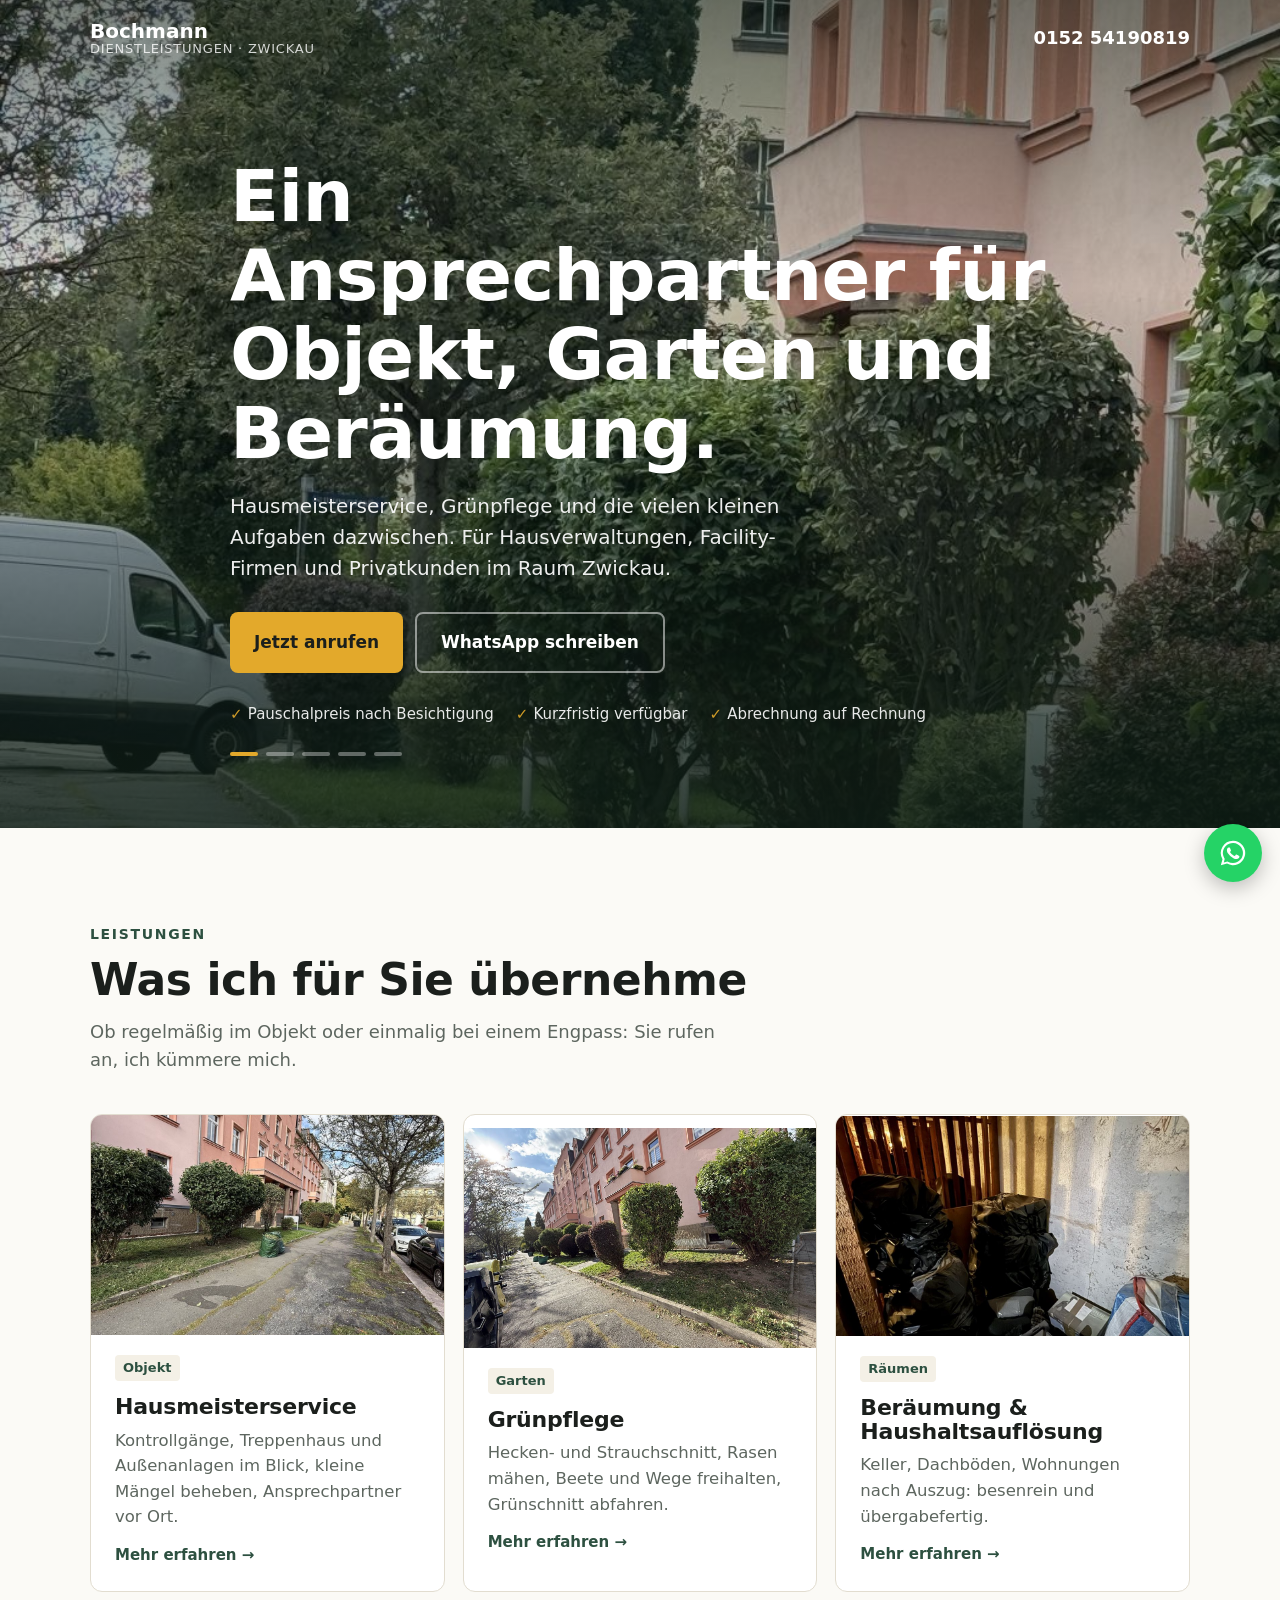
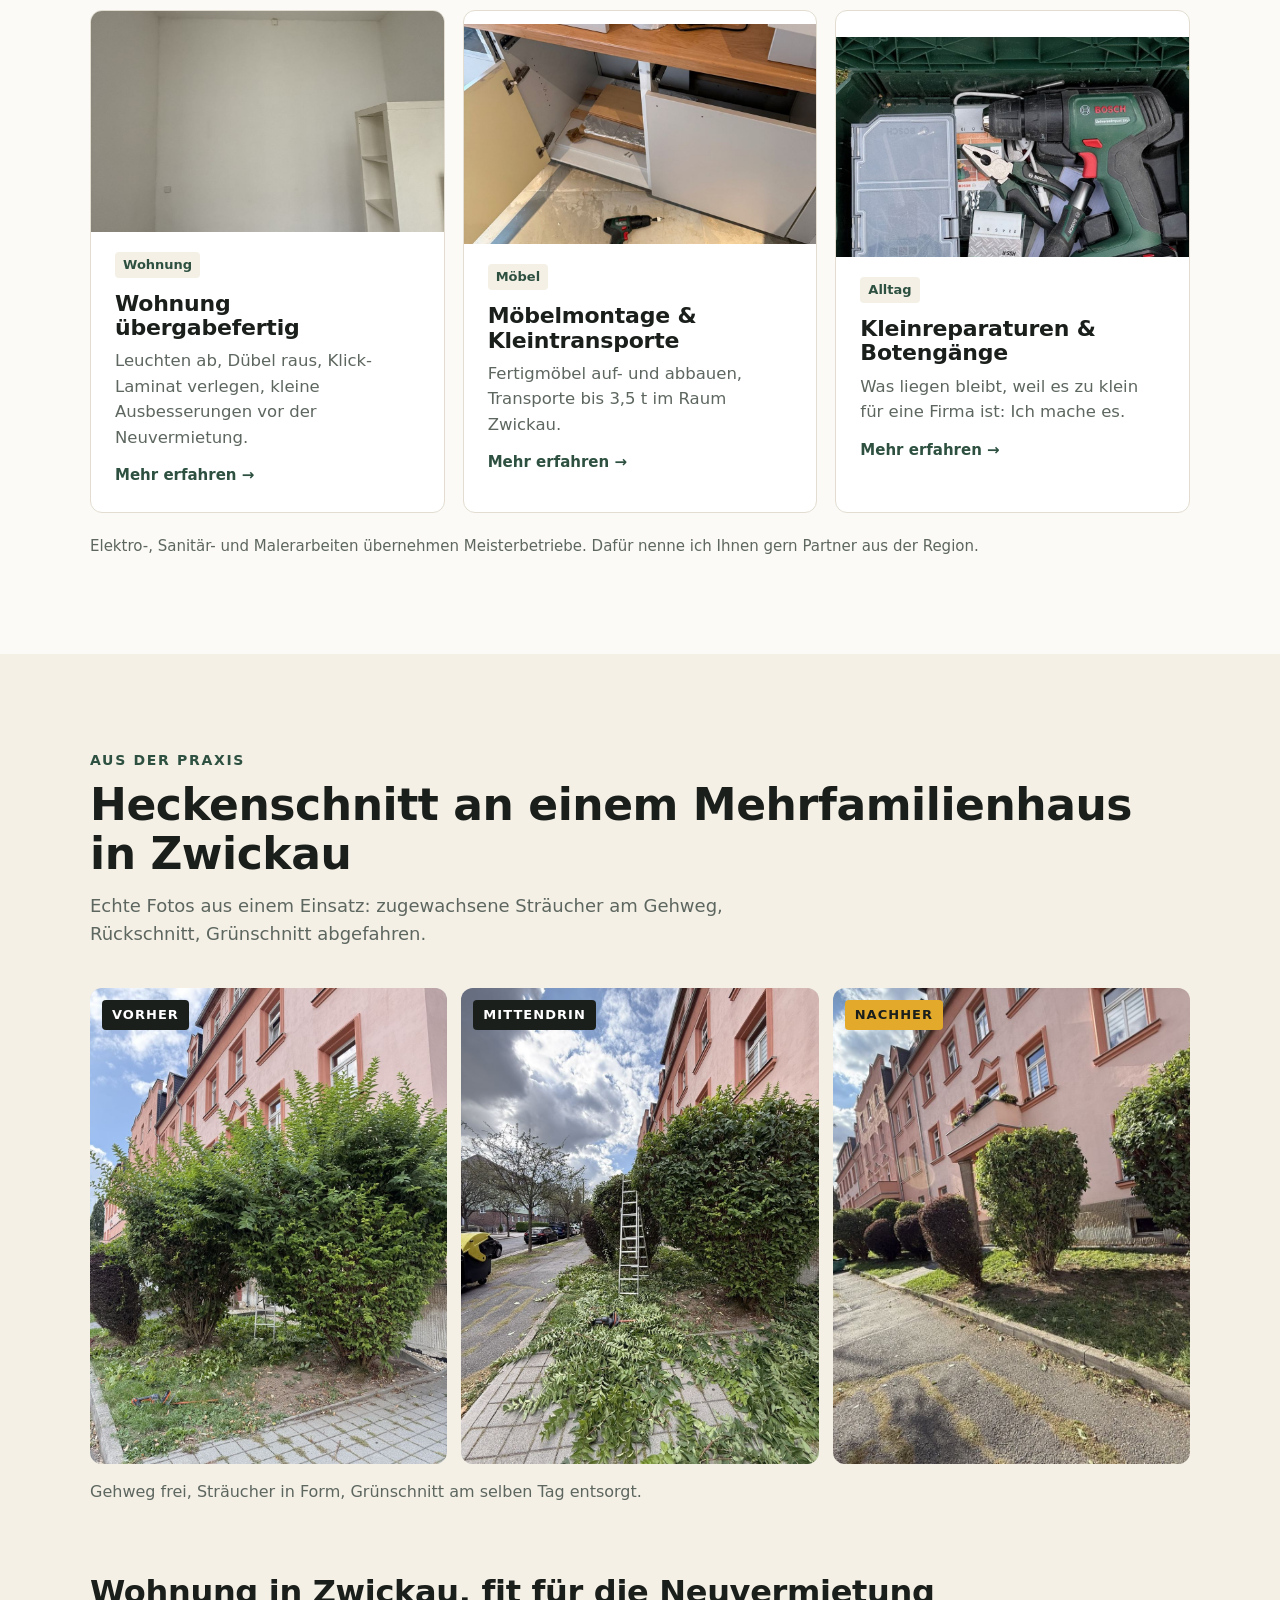
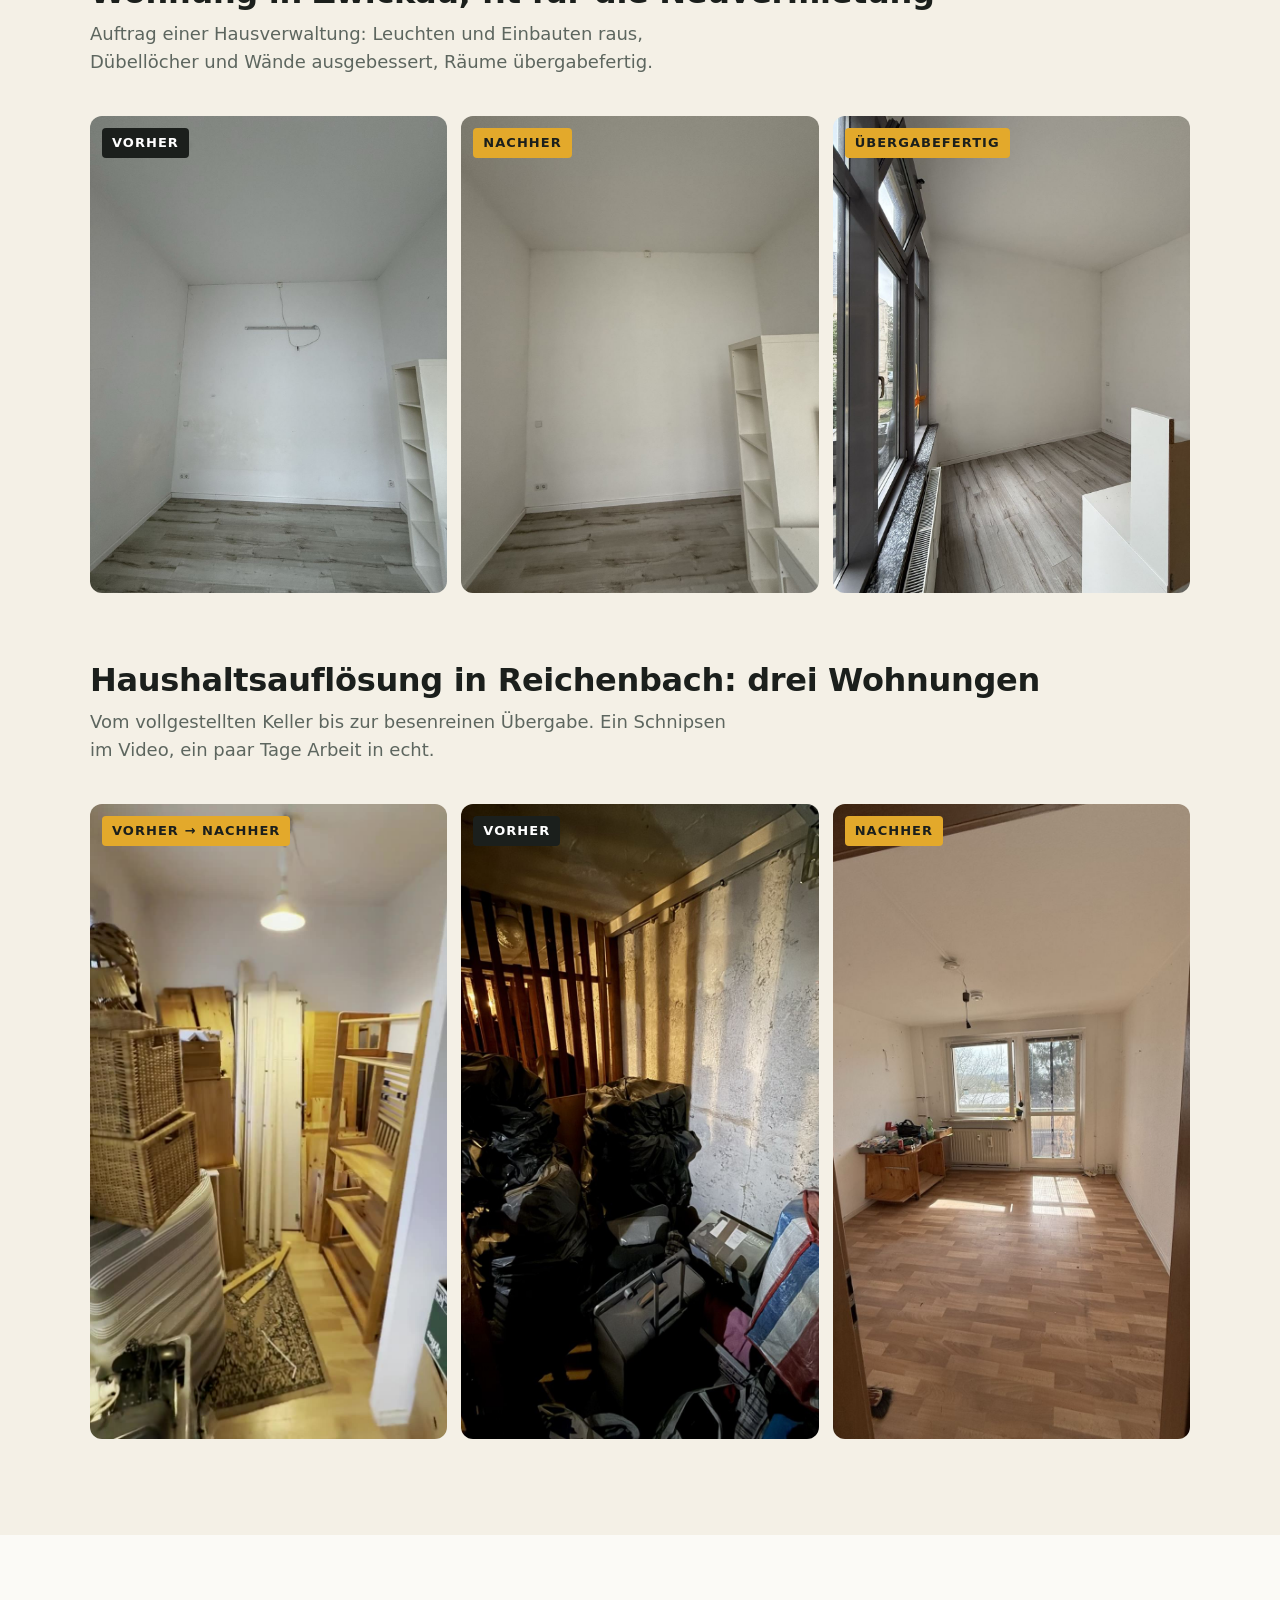
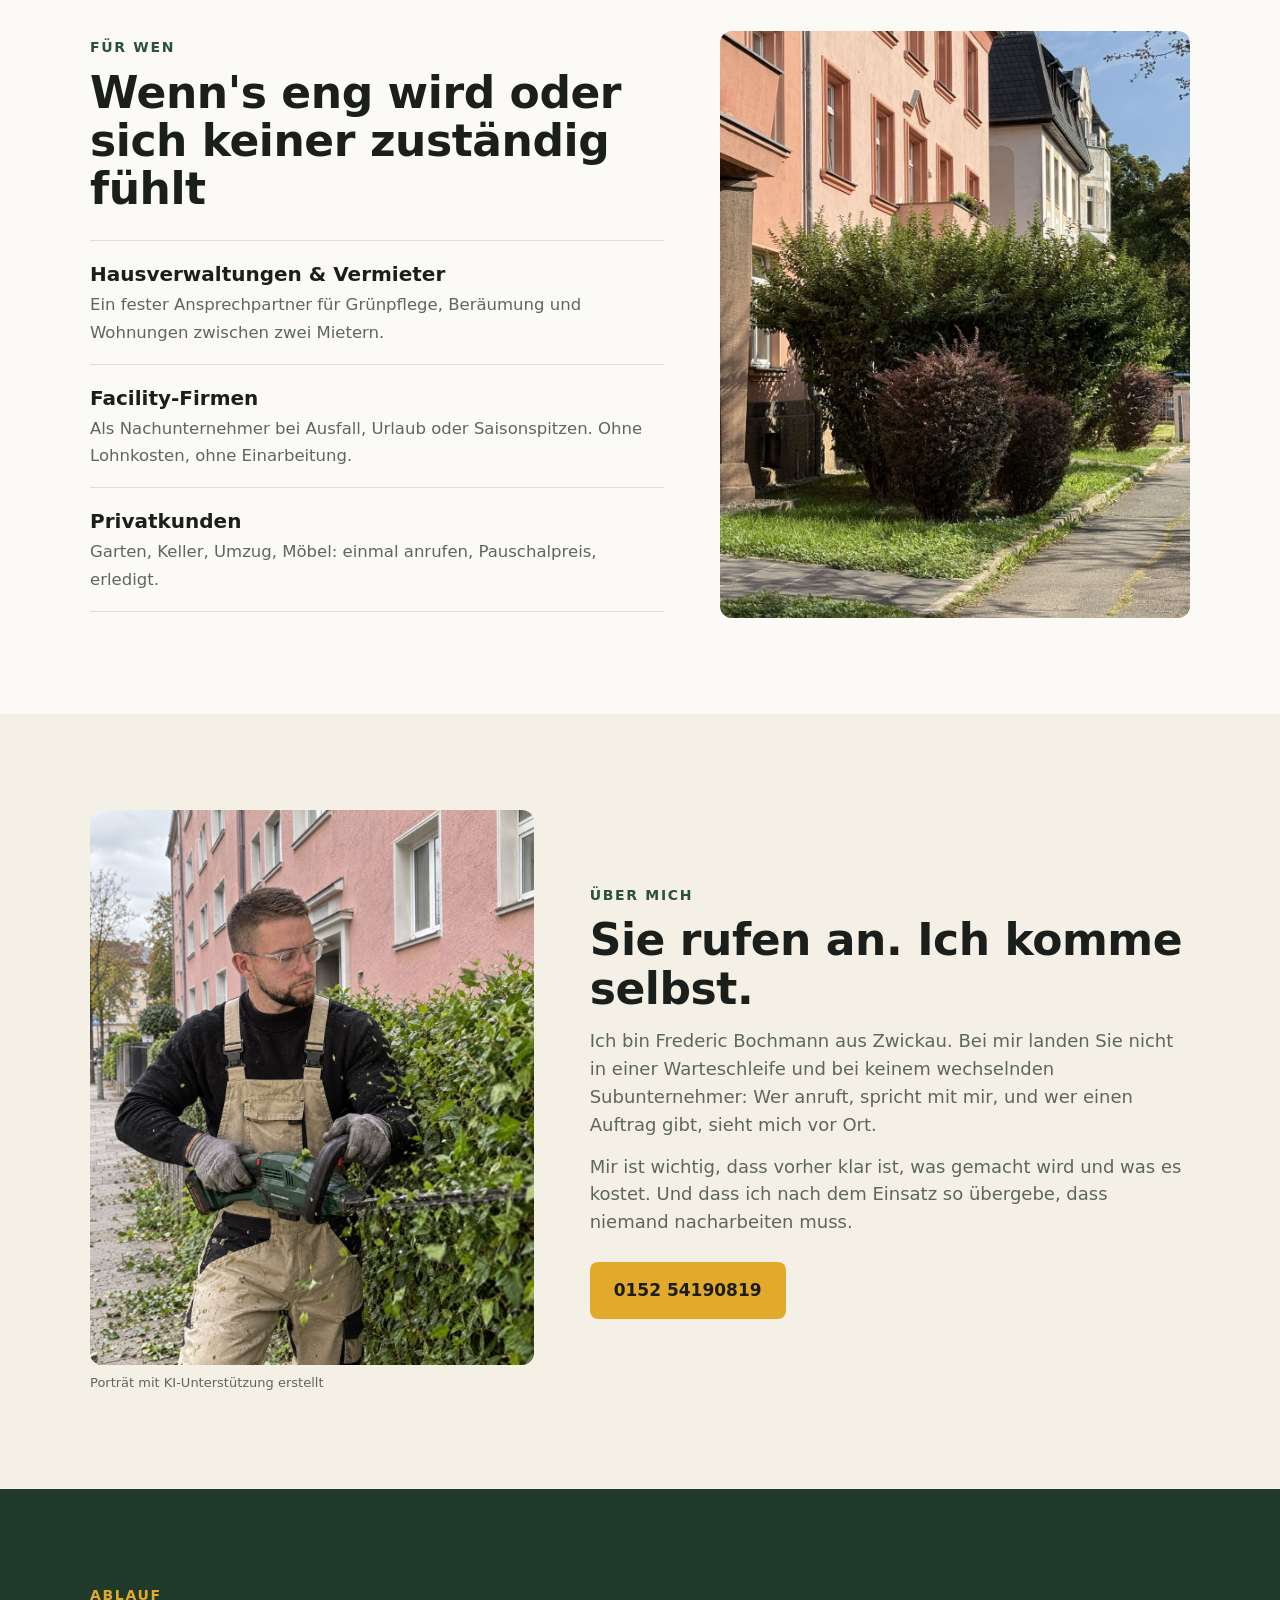
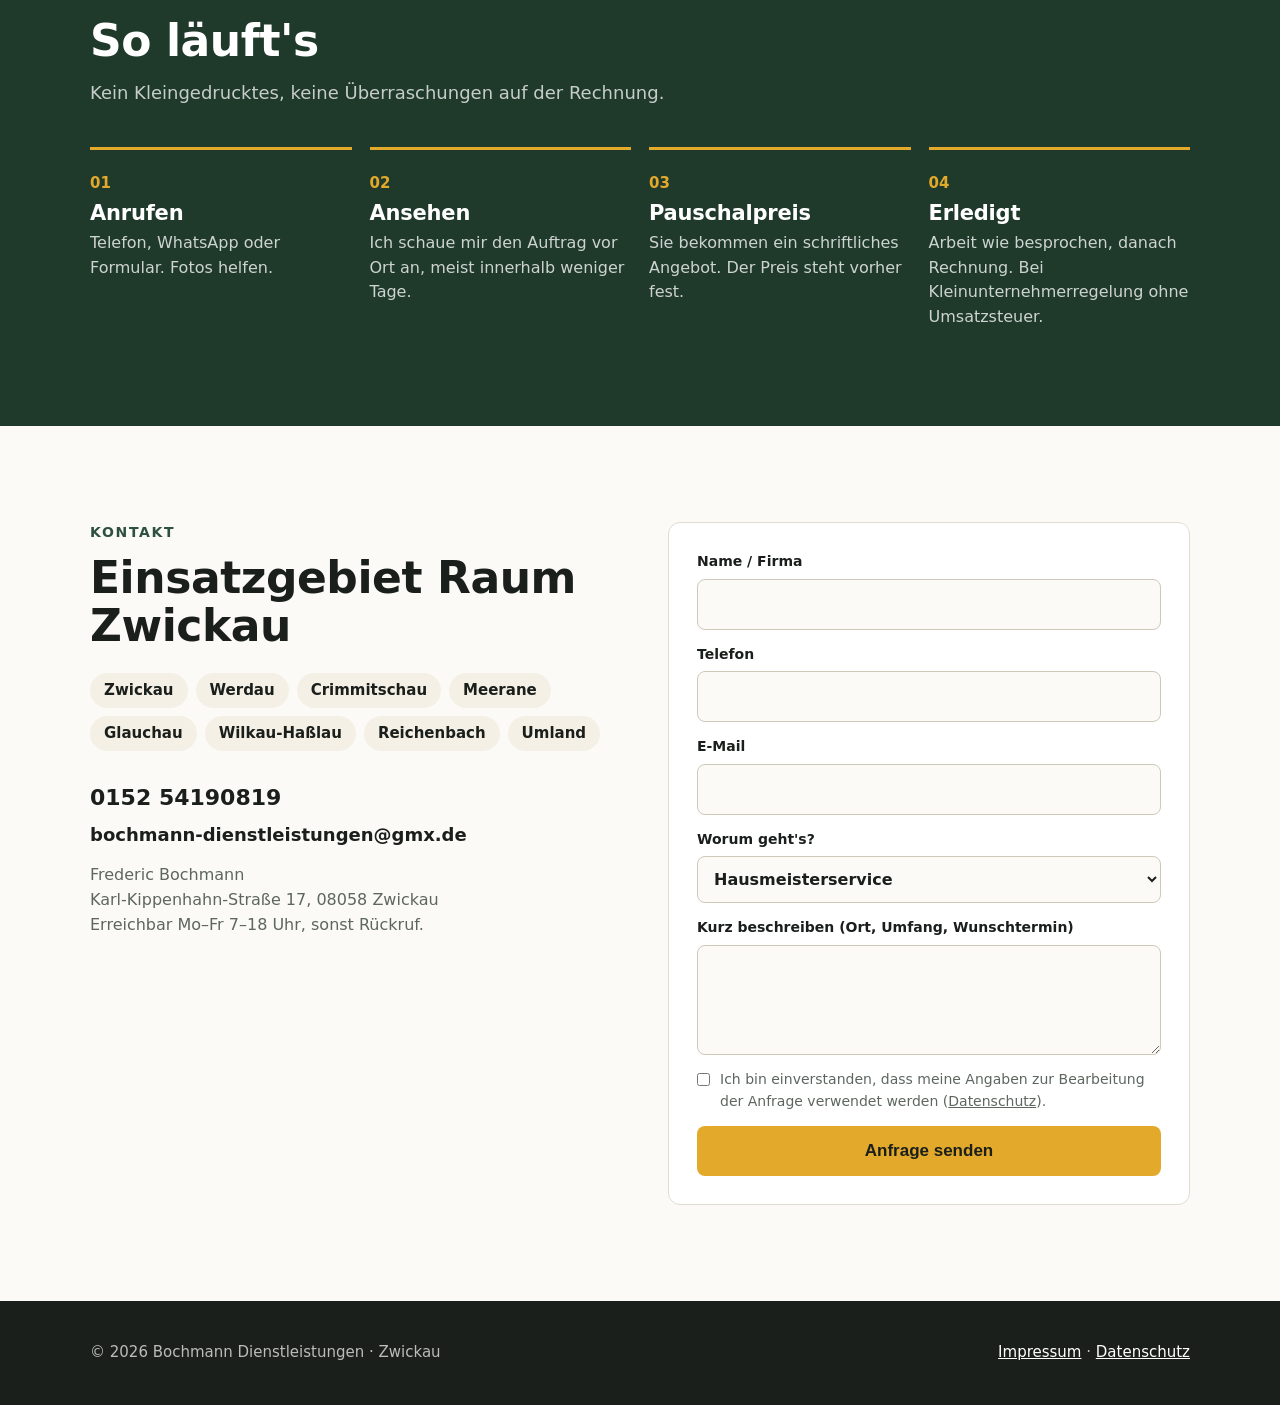
==== commit b431025c: "Intro: Kamerafahrt in die Werkzeugkiste, weiche Blende Co-Authored-By: Claude Opus 5.5 <noreply@anth" ====
--- a/index.html
+++ b/index.html
@@ -138,9 +138,10 @@
 
 /* Intro: echtes Video (Higgsfield), Werkzeugkiste (Standard) / Hecke (?intro=hecke) */
 #intro{display:none}
-.intro #intro{display:block;position:fixed;inset:0;z-index:100;background:#1b2a20;overflow:hidden;cursor:pointer;clip-path:inset(0 0 0 0);transition:clip-path .6s cubic-bezier(.77,0,.18,1)}
+.intro #intro{display:block;position:fixed;inset:0;z-index:100;background:#1b2a20;overflow:hidden;cursor:pointer;transition:opacity .9s ease}
 .intro body{overflow:hidden}
-#intro.out{clip-path:inset(0 0 100% 0)}
+#intro.out{opacity:0}
+#intro.out video{transform:scale(1.08);transition:transform .9s ease}
 #intro video{position:absolute;inset:0;width:100%;height:100%;object-fit:cover}
 #intro::after{content:"";position:absolute;inset:0;background:linear-gradient(180deg,rgba(15,30,22,.35),rgba(15,30,22,0) 40%,rgba(15,30,22,.25));pointer-events:none}
 #intro .mark{position:absolute;left:0;right:0;top:50%;transform:translateY(-40%);text-align:center;color:#fff;z-index:2;opacity:0;transition:opacity .35s ease,transform .5s cubic-bezier(.2,.8,.2,1);text-shadow:0 4px 30px rgba(0,0,0,.5)}
@@ -356,17 +357,17 @@
  var de=document.documentElement,el=document.getElementById('intro');
  if(!de.classList.contains('intro'))return;
  var hecke=/intro=hecke/.test(location.search);
- var cfg=hecke?{src:'img/intro-hecke.mp4',logo:1500,end:2150}:{src:'img/intro-kiste.mp4',logo:1450,end:2100};
+ var cfg=hecke?{src:'img/intro-hecke.mp4',logo:1500,end:2150}:{src:'img/intro-kiste.mp4',logo:1900,end:2800};
  var v=document.createElement('video');v.src=cfg.src;v.muted=true;v.playsInline=true;v.autoplay=true;v.preload='auto';v.setAttribute('playsinline','');
  el.insertBefore(v,el.firstChild);
  var done=false,t1,t2;
- function out(){if(done)return;done=true;clearTimeout(t1);clearTimeout(t2);el.classList.add('out');setTimeout(function(){de.classList.remove('intro');el.remove()},650)}
+ function out(){if(done)return;done=true;clearTimeout(t1);clearTimeout(t2);el.classList.add('out');setTimeout(function(){de.classList.remove('intro');el.remove()},900)}
  function start(){t1=setTimeout(function(){el.classList.add('logo')},cfg.logo);t2=setTimeout(out,cfg.end)}
  el.addEventListener('click',out);
  v.addEventListener('playing',start,{once:true});
  v.addEventListener('error',out);
  var p=v.play();if(p&&p.catch)p.catch(out);
- setTimeout(function(){if(!t1)out()},2000);
+ setTimeout(function(){if(!t1)out()},2500);
 })();
 /* Video ruhig bei reduzierter Bewegung */
 if(matchMedia('(prefers-reduced-motion: reduce)').matches){document.querySelectorAll('video[autoplay]').forEach(function(v){v.removeAttribute('autoplay');v.pause()})}
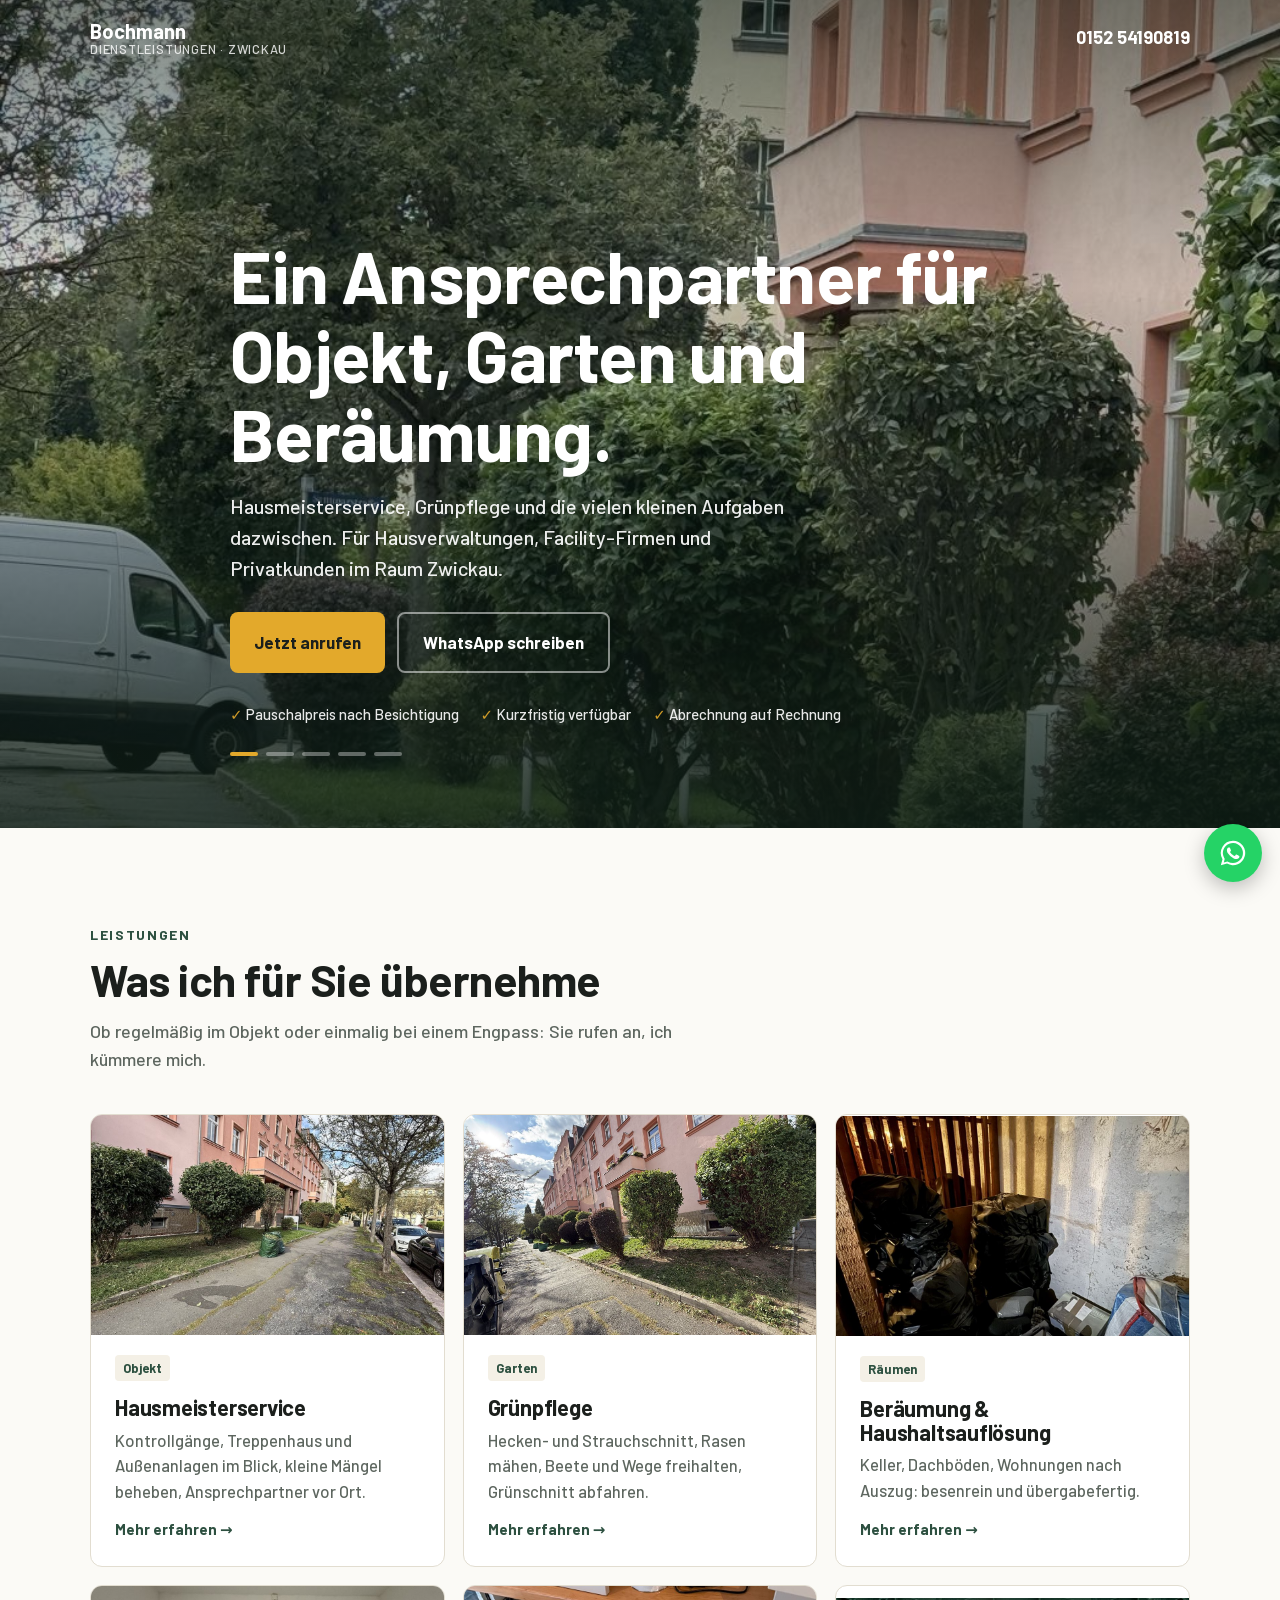
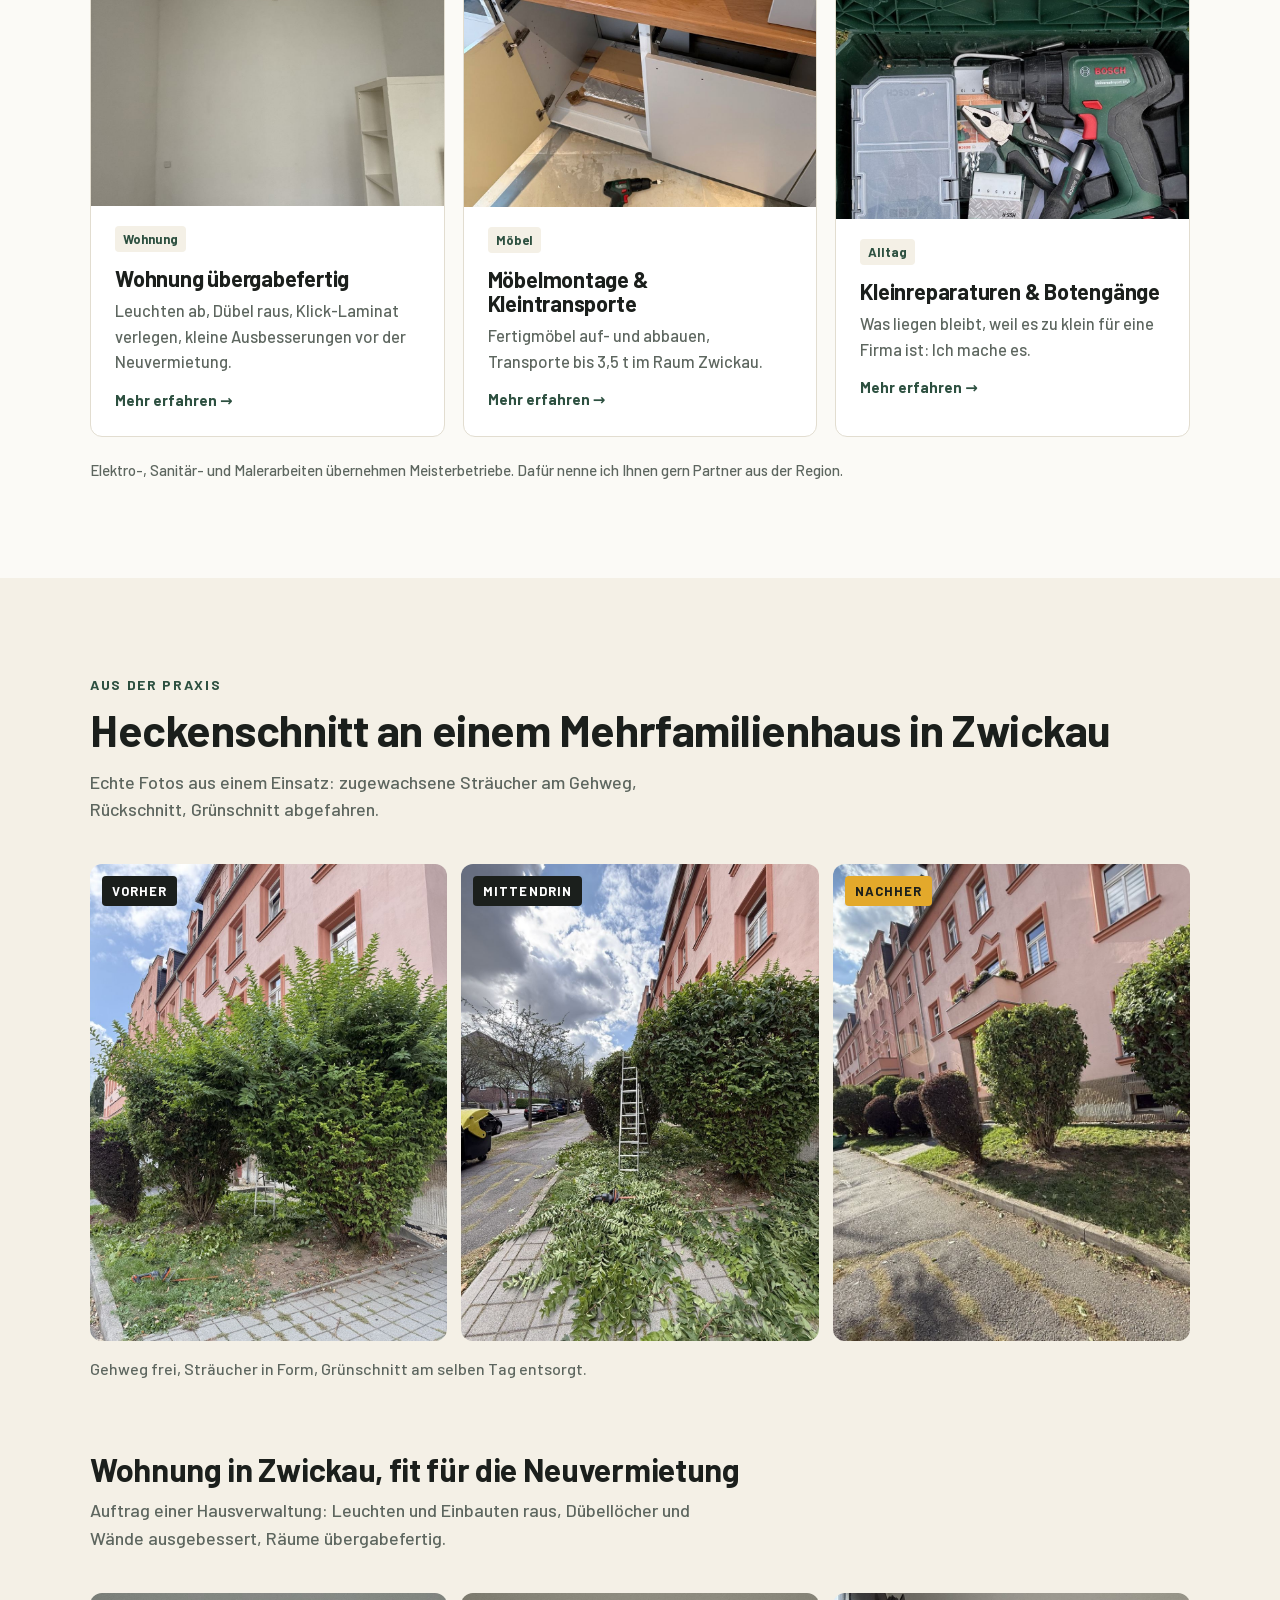
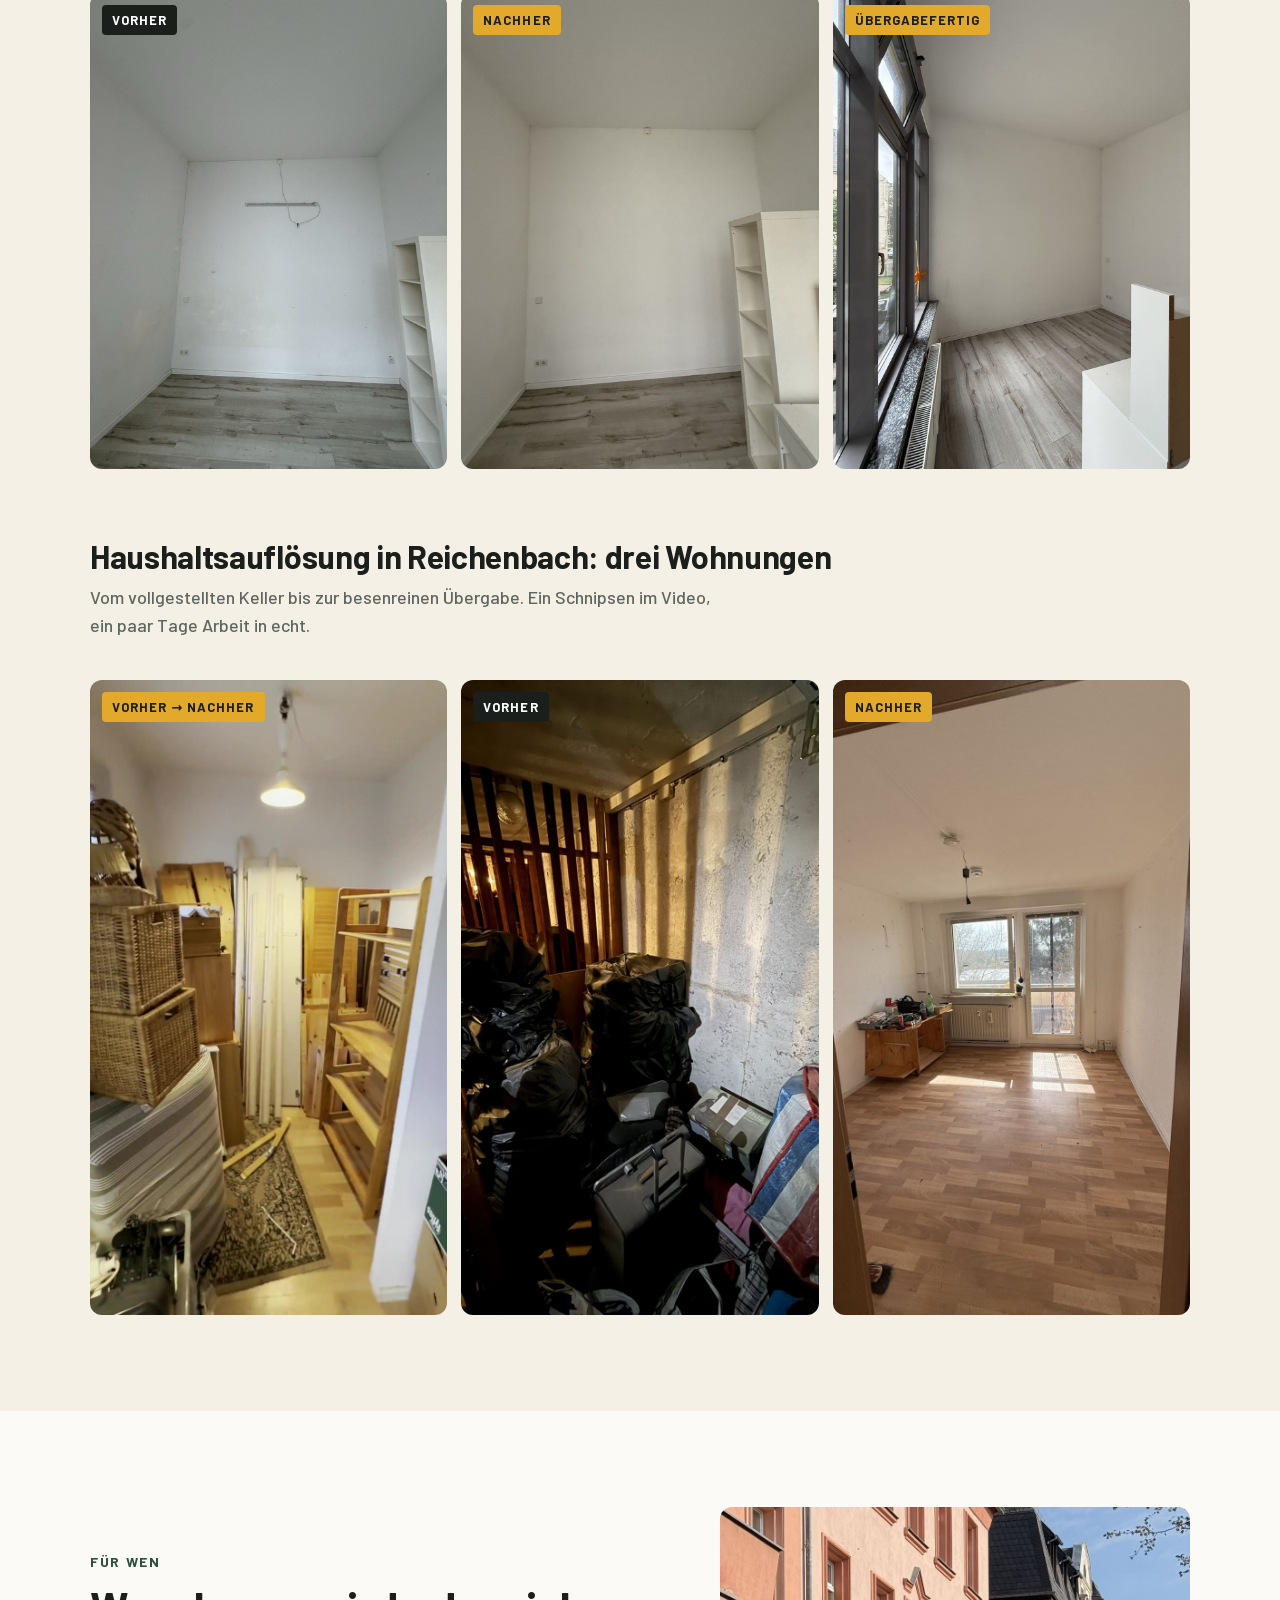
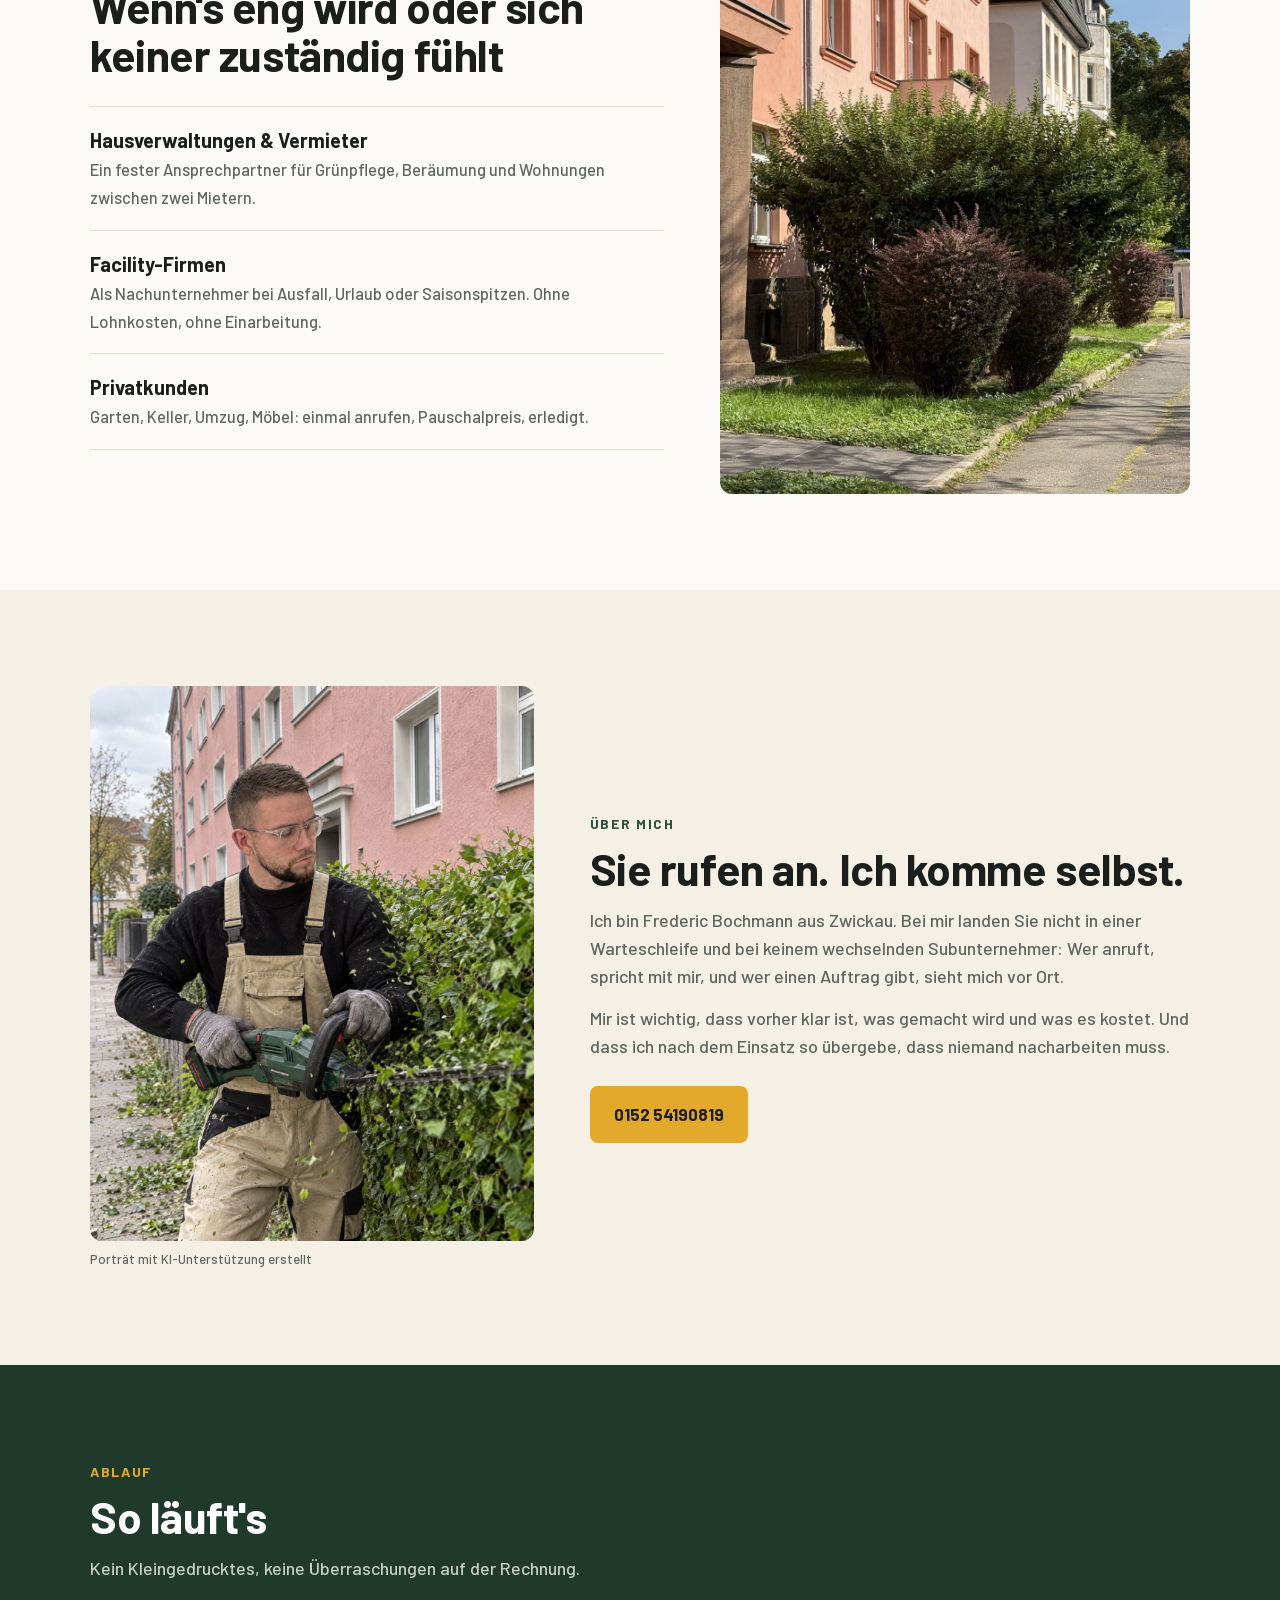
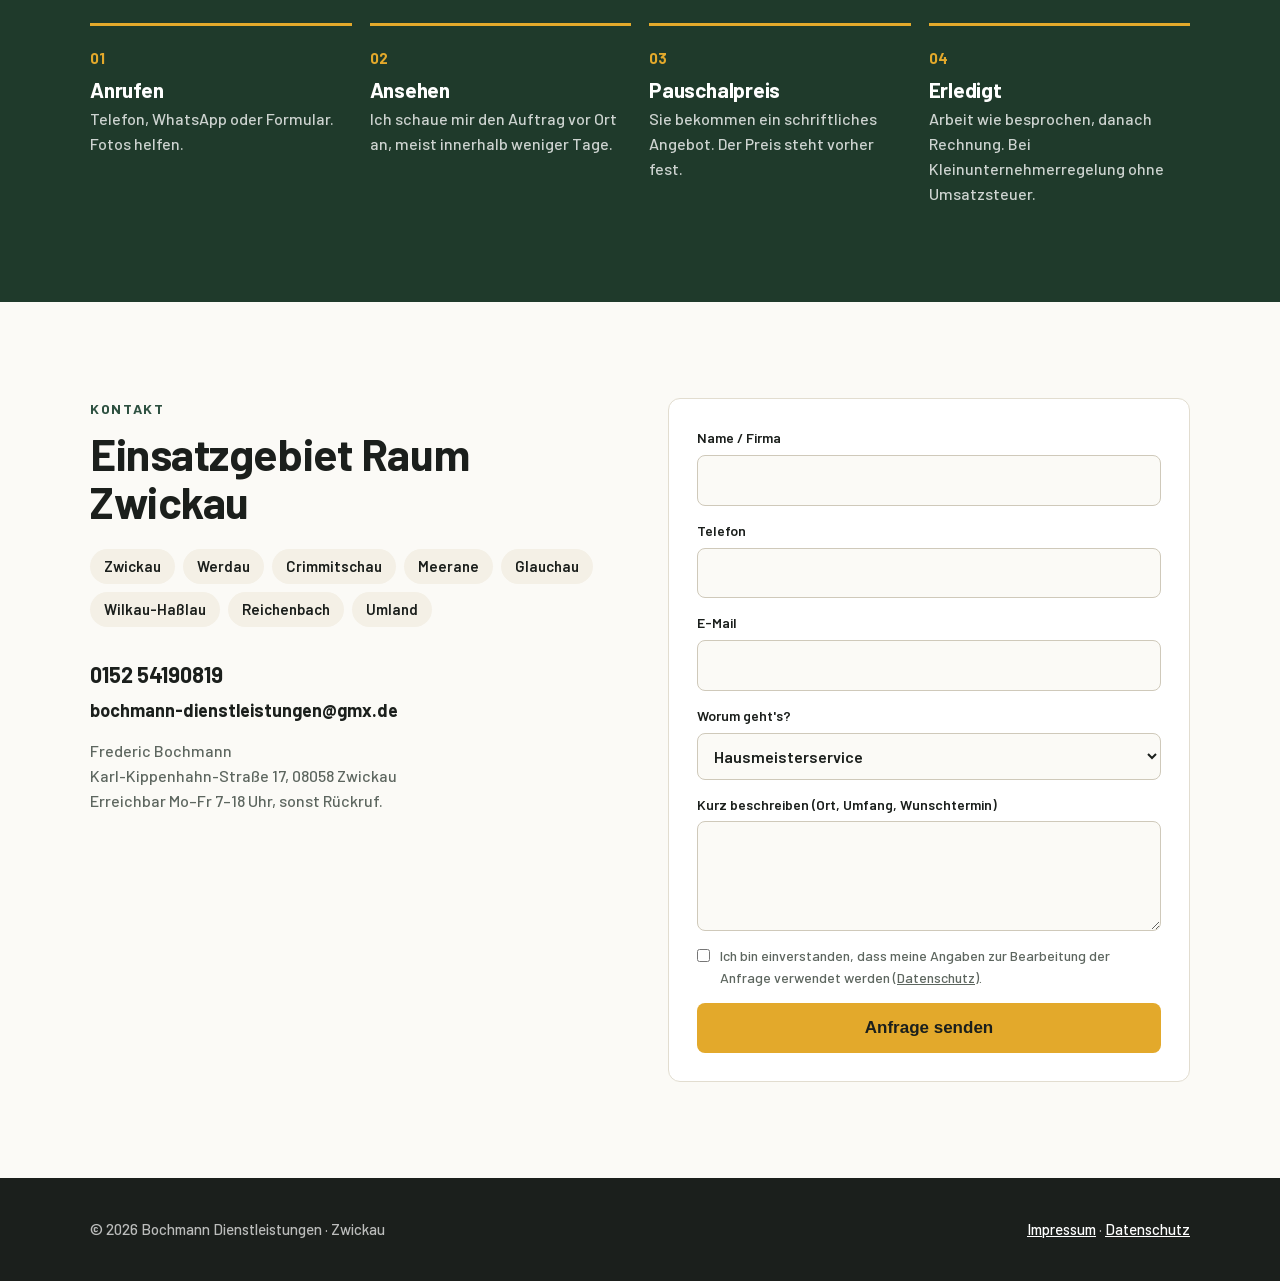
==== commit 7a498cf7: "Intro: animiertes Logo, vollständige Barlow-Schriften Co-Authored-By: Claude Opus 5.5 <noreply@anthr" ====
--- a/index.html
+++ b/index.html
@@ -17,9 +17,10 @@
 try{if(!/impressum|datenschutz/.test(document.referrer)&&!matchMedia('(prefers-reduced-motion: reduce)').matches){document.documentElement.classList.add('intro')}}catch(e){}
 </script>
 <style>
-@font-face{font-family:Barlow;src:url(fonts/barlow500.woff2) format("woff2");font-weight:400 500;font-display:swap}
-@font-face{font-family:Barlow;src:url(fonts/barlow600.woff2) format("woff2");font-weight:600;font-display:swap}
-@font-face{font-family:Barlow;src:url(fonts/barlow700.woff2) format("woff2");font-weight:700;font-display:swap}
+@font-face{font-family:Barlow;font-weight:400 500;font-display:swap;src:url(fonts/barlow-500-latin.woff2) format("woff2");unicode-range:U+0000-00FF,U+0131,U+0152-0153,U+02BB-02BC,U+02C6,U+02DA,U+02DC,U+0304,U+0308,U+0329,U+2000-206F,U+20AC,U+2122,U+2191,U+2193,U+2212,U+2215,U+FEFF,U+FFFD}
+@font-face{font-family:Barlow;font-weight:400 500;font-display:swap;src:url(fonts/barlow-500-latin-ext.woff2) format("woff2");unicode-range:U+0100-02BA,U+02BD-02C5,U+02C7-02CC,U+02CE-02D7,U+02DD-02FF,U+0304,U+0308,U+0329,U+1D00-1DBF,U+1E00-1E9F,U+1EF2-1EFF,U+2020,U+20A0-20AB,U+20AD-20C0,U+2113,U+2C60-2C7F,U+A720-A7FF}
+@font-face{font-family:Barlow;font-weight:600;font-display:swap;src:url(fonts/barlow-600-latin.woff2) format("woff2");unicode-range:U+0000-00FF,U+0131,U+0152-0153,U+02BB-02BC,U+02C6,U+02DA,U+02DC,U+0304,U+0308,U+0329,U+2000-206F,U+20AC,U+2122,U+2191,U+2193,U+2212,U+2215,U+FEFF,U+FFFD}
+@font-face{font-family:Barlow;font-weight:700 800;font-display:swap;src:url(fonts/barlow-700-latin.woff2) format("woff2");unicode-range:U+0000-00FF,U+0131,U+0152-0153,U+02BB-02BC,U+02C6,U+02DA,U+02DC,U+0304,U+0308,U+0329,U+2000-206F,U+20AC,U+2122,U+2191,U+2193,U+2212,U+2215,U+FEFF,U+FFFD}
 :root{--green:#1f3a2b;--green-2:#2d5040;--sand:#f4f0e6;--paper:#fbfaf6;--ink:#1b1f1c;--muted:#5d665f;--line:#e2ddd0;--accent:#e3a92b}
 *{box-sizing:border-box;margin:0}
 html{scroll-behavior:smooth}
@@ -136,20 +137,18 @@
  .hero{min-height:88vh}
 }
 
-/* Intro: echtes Video (Higgsfield), Werkzeugkiste (Standard) / Hecke (?intro=hecke) */
+/* Intro: animiertes Logo (Zahnrad dreht, Pflanze wächst) */
 #intro{display:none}
-.intro #intro{display:block;position:fixed;inset:0;z-index:100;background:#1b2a20;overflow:hidden;cursor:pointer;transition:opacity .9s ease}
+.intro #intro{display:flex;align-items:center;justify-content:center;position:fixed;inset:0;z-index:100;background:#F4F1EA;cursor:pointer;transition:opacity .7s ease}
 .intro body{overflow:hidden}
 #intro.out{opacity:0}
-#intro.out video{transform:scale(1.08);transition:transform .9s ease}
-#intro video{position:absolute;inset:0;width:100%;height:100%;object-fit:cover}
-#intro::after{content:"";position:absolute;inset:0;background:linear-gradient(180deg,rgba(15,30,22,.35),rgba(15,30,22,0) 40%,rgba(15,30,22,.25));pointer-events:none}
-#intro .mark{position:absolute;left:0;right:0;top:50%;transform:translateY(-40%);text-align:center;color:#fff;z-index:2;opacity:0;transition:opacity .35s ease,transform .5s cubic-bezier(.2,.8,.2,1);text-shadow:0 4px 30px rgba(0,0,0,.5)}
-#intro.logo .mark{opacity:1;transform:translateY(-50%)}
-#intro .mark b{display:block;font-size:clamp(46px,9vw,104px);line-height:1;letter-spacing:-.02em}
-#intro .mark small{display:block;margin-top:12px;font-size:clamp(12px,1.4vw,15px);letter-spacing:.32em;font-weight:600;opacity:.9}
-#intro.logo::before{content:"";position:absolute;inset:0;background:rgba(15,30,22,.45);z-index:1;animation:dim .35s ease both}
-@keyframes dim{from{opacity:0}}
+#intro .ilogo{width:min(440px,74vw);height:auto;opacity:0;transform:scale(.94);animation:ilogoIn .6s cubic-bezier(.2,.8,.2,1) .1s forwards}
+#intro.out .ilogo{transform:scale(1.04);transition:transform .7s ease}
+#intro .gear{animation:igear 2.4s cubic-bezier(.45,0,.2,1) .2s both}
+#intro .leaf{animation:ileaf 1.3s cubic-bezier(.2,.8,.2,1) .8s both}
+@keyframes ilogoIn{to{opacity:1;transform:none}}
+@keyframes igear{from{transform:rotate(-200deg)}to{transform:rotate(0)}}
+@keyframes ileaf{0%{transform:scale(0) rotate(-35deg);opacity:0}20%{opacity:1}100%{transform:scale(1) rotate(0)}}
 /* Diashow */
 .slides{position:absolute;inset:0;overflow:hidden}
 .slides img{position:absolute;inset:0;width:100%;height:100%;object-fit:cover;opacity:0;transform:scale(1.08);transition:opacity 1.4s ease,transform 7.5s linear}
@@ -189,9 +188,7 @@
 </style>
 </head>
 <body>
-<div id="intro" aria-hidden="true">
- <div class="mark"><b>Bochmann</b><small>DIENSTLEISTUNGEN · ZWICKAU</small></div>
-</div>
+<div id="intro" aria-hidden="true"><svg xmlns="http://www.w3.org/2000/svg" viewBox="600 100 2460 2000" class="ilogo" aria-hidden="true"><defs><clipPath id="iL"><rect x="600" y="100" width="2198" height="2000"/></clipPath><clipPath id="iR"><rect x="2798" y="100" width="300" height="2000"/></clipPath></defs><g fill="#23272A"><path d="M0 0 C1.3 0.09 2.6 0.18 3.94 0.27 C4.68 0.32 5.41 0.37 6.17 0.42 C16.98 1.22 27.76 2.43 38.53 3.61 C42.29 4.02 46.06 4.42 49.83 4.82 C52.24 5.08 54.65 5.34 57.06 5.61 C57.62 5.67 57.62 5.67 60.45 5.96 C71.8 7.23 71.8 7.23 75.08 9.08 C76.17 11.58 76.73 13.44 77.22 16.06 C77.37 16.77 77.53 17.48 77.68 18.21 C78.17 20.5 78.63 22.79 79.08 25.08 C79.38 26.54 79.69 27.99 80 29.45 C80.99 34.09 81.91 38.74 82.83 43.39 C83.17 45.12 83.52 46.85 83.86 48.58 C86.61 62.48 89.21 76.4 91.77 90.33 C94.34 104.29 97.06 118.2 100.08 132.08 C102.74 131.08 103.89 130.39 105.38 127.92 C105.75 127.02 106.13 126.12 106.52 125.2 C106.95 124.18 107.38 123.16 107.83 122.11 C108.06 121.55 108.06 121.55 109.22 118.74 C109.7 117.59 110.19 116.44 110.69 115.25 C111.99 112.18 113.27 109.1 114.55 106.02 C115.82 102.96 117.11 99.9 118.39 96.85 C120.86 90.99 123.31 85.12 125.75 79.26 C127.64 74.72 129.55 70.19 131.46 65.66 C133.66 60.45 135.85 55.24 138.02 50.03 C142.69 38.85 147.44 27.81 153.08 17.08 C166.2 17.6 179.19 18.7 192.24 20.18 C195.23 20.52 198.23 20.85 201.22 21.18 C203.15 21.39 205.09 21.61 207.02 21.83 C207.9 21.92 208.78 22.02 209.68 22.12 C215.26 22.76 220.62 23.78 226.08 25.08 C227.34 30.46 226.85 35.25 226.33 40.7 C226.25 41.66 226.18 42.61 226.1 43.6 C226.02 44.51 225.93 45.43 225.84 46.37 C225.77 47.2 225.69 48.03 225.62 48.89 C224.97 51.5 224.19 52.46 222.08 54.08 C219.23 54.78 219.23 54.78 216.01 55.2 C210.23 56 210.23 56 208.08 57.08 C207.9 80.67 208.23 104.2 209.14 127.77 C209.3 132.01 209.44 136.24 209.57 140.48 C209.68 143.81 209.81 147.13 209.94 150.46 C210 152.03 210.05 153.59 210.1 155.15 C210.35 163.45 210.71 170.8 215.08 178.08 C215.63 179 216.18 179.92 216.74 180.86 C217.25 181.62 217.75 182.37 218.26 183.14 C223.09 191.12 222.27 196.61 220.16 205.54 C219.08 208.08 219.08 208.08 217.29 209.25 C214.78 210.19 213.29 210.19 210.65 209.9 C209.77 209.8 208.9 209.71 208 209.62 C207.52 209.57 207.52 209.57 205.14 209.29 C204.15 209.18 203.16 209.08 202.14 208.97 C198.93 208.62 195.72 208.26 192.51 207.89 C190.32 207.65 188.13 207.41 185.94 207.17 C181.62 206.7 177.31 206.22 172.99 205.73 C168 205.18 163 204.66 158 204.18 C156.75 204.05 155.49 203.93 154.2 203.8 C151.97 203.58 149.74 203.36 147.51 203.16 C147.02 203.11 147.02 203.11 144.59 202.85 C143.78 202.78 142.97 202.7 142.13 202.62 C139.57 201.95 138.61 201.24 137.08 199.08 C136.69 196.86 136.69 196.86 136.68 194.3 C136.67 193.37 136.67 192.45 136.67 191.5 C136.67 191.02 136.67 191.02 136.7 188.58 C136.69 187.62 136.68 186.65 136.67 185.66 C136.67 184.74 136.67 183.81 136.68 182.86 C136.68 182.02 136.69 181.17 136.69 180.3 C137.17 177.56 137.83 176.7 140.08 175.08 C142.05 174.5 142.05 174.5 144.27 174.2 C145.07 174.08 145.87 173.97 146.69 173.85 C147.52 173.74 148.35 173.63 149.2 173.52 C152.19 173.11 155.11 172.64 158.08 172.08 C159.59 169.05 159.21 165.92 159.19 162.6 C159.19 162.22 159.19 162.22 159.19 160.26 C159.19 157.71 159.18 155.16 159.17 152.6 C159.17 150.83 159.17 149.07 159.17 147.3 C159.17 142.64 159.16 137.98 159.15 133.32 C159.14 128.57 159.13 123.82 159.13 119.06 C159.12 109.74 159.1 100.41 159.08 91.08 C158.42 91.08 157.76 91.08 157.08 91.08 C151.48 104.71 145.94 118.36 140.58 132.08 C135.64 144.72 130.54 157.3 125.39 169.86 C124.08 173.07 122.78 176.3 121.49 179.52 C121.08 180.53 120.68 181.55 120.26 182.59 C119.49 184.49 118.73 186.38 117.98 188.28 C117.64 189.12 117.3 189.96 116.95 190.83 C116.81 191.19 116.81 191.19 116.07 193.03 C114.94 195.37 113.82 197.15 112.08 199.08 C109.98 199.58 109.98 199.58 107.55 199.58 C106.63 199.59 105.72 199.6 104.77 199.61 C104.28 199.6 104.28 199.6 101.79 199.58 C100.78 199.58 99.77 199.58 98.72 199.58 C96.59 199.58 94.45 199.57 92.31 199.55 C89.02 199.52 85.74 199.53 82.46 199.54 C80.38 199.53 78.31 199.52 76.23 199.51 C75.74 199.51 75.74 199.51 73.24 199.52 C72.33 199.51 71.42 199.5 70.48 199.48 C69.68 199.48 68.87 199.47 68.04 199.47 C67.39 199.34 66.75 199.21 66.08 199.08 C64.15 196.19 63.63 194.72 62.96 191.42 C62.87 190.94 62.87 190.94 62.38 188.55 C62.18 187.53 61.97 186.51 61.76 185.45 C61.55 184.39 61.33 183.32 61.11 182.23 C59.99 176.72 58.9 171.21 57.82 165.7 C57.4 163.62 56.99 161.54 56.58 159.45 C56.47 158.93 56.47 158.93 55.95 156.3 C54.42 148.63 52.72 141.01 50.95 133.4 C49.1 125.35 47.49 117.26 45.89 109.16 C44.6 102.66 43.26 96.18 41.83 89.7 C41.66 88.97 41.5 88.23 41.33 87.47 C40.69 84.62 40 81.86 39.08 79.08 C38.42 79.08 37.76 79.08 37.08 79.08 C35.5 87.42 33.94 95.75 32.38 104.09 C31.52 108.72 30.65 113.35 29.77 117.97 C29.21 120.94 28.66 123.91 28.1 126.87 C27.84 128.29 27.57 129.71 27.3 131.12 C23.54 150.78 23.54 150.78 26.83 155.7 C28.79 157.38 30.78 158.45 33.08 159.65 C33.63 159.94 33.63 159.94 36.39 161.39 C37.46 161.9 38.53 162.42 39.63 162.94 C42.08 165.08 42.08 165.08 42.55 168.78 C42.23 173.14 41.27 177.31 40.14 181.52 C39.96 182.24 39.77 182.95 39.59 183.7 C38.23 188.93 38.23 188.93 37.08 190.08 C29.07 190.72 20.96 189.6 13.01 188.77 C11.71 188.63 10.41 188.5 9.07 188.36 C5.07 187.94 1.07 187.51 -2.92 187.08 C-4.17 186.95 -5.42 186.81 -6.71 186.68 C-10.18 186.3 -13.64 185.91 -17.11 185.52 C-18.16 185.4 -19.21 185.29 -20.29 185.17 C-20.77 185.11 -20.77 185.11 -23.22 184.83 C-24.06 184.73 -24.9 184.63 -25.76 184.53 C-27.92 184.08 -27.92 184.08 -30.92 182.08 C-31.69 178.36 -31.57 174.56 -31.61 170.77 C-31.66 169.72 -31.72 168.68 -31.77 167.6 C-31.86 160.07 -31.86 160.07 -29.23 157.3 C-27.17 156 -25.17 155.01 -22.92 154.08 C-19.07 152.42 -19.07 152.42 -17.72 149.22 C-17.35 147.93 -17.01 146.63 -16.67 145.33 C-16.57 144.97 -16.57 144.97 -16.07 143.13 C-15.61 141.43 -15.15 139.74 -14.71 138.04 C-13.82 134.7 -12.91 131.36 -12 128.02 C-8.82 116.27 -5.71 104.52 -3.01 92.65 C-1.62 86.67 -0.02 80.76 1.64 74.85 C2.11 73.17 2.57 71.5 3.04 69.83 C3.96 66.5 4.91 63.19 5.86 59.87 C6.3 58.32 6.73 56.77 7.16 55.22 C7.37 54.52 7.58 53.81 7.79 53.09 C9.17 48.06 9.17 44.21 8.08 39.08 C6.06 37.01 4.43 35.66 2.08 34.08 C0.46 32.95 -1.14 31.81 -2.74 30.64 C-3.51 30.11 -4.27 29.57 -5.07 29.02 C-7.63 26.34 -7.75 24.78 -7.92 21.08 C-7.65 17.8 -7.16 14.58 -6.61 11.33 C-6.48 10.47 -6.35 9.61 -6.21 8.72 C-4.82 0.13 -4.82 0.13 0 0 Z " transform="translate(1829.923095703125,142.920166015625)"/><path d="M0 0 C3.04 8.6 5.74 16.93 7 26 C3.9 28.66 1.24 30.87 -2.38 32.81 C-3.24 33.53 -4.11 34.26 -5 35 C-5.39 40.4 -4.77 44.84 -3.34 50.09 C-3.25 50.43 -3.25 50.43 -2.79 52.14 C-2.18 54.41 -1.56 56.67 -0.94 58.94 C-0.5 60.56 -0.06 62.18 0.38 63.81 C1.09 66.49 1.81 69.16 2.54 71.84 C4.7 79.85 6.81 87.87 8.9 95.9 C9.24 97.19 9.57 98.48 9.91 99.77 C10.08 100.41 10.24 101.05 10.42 101.71 C10.58 102.35 10.75 102.99 10.92 103.65 C11.93 107.5 12.93 111.35 13.93 115.2 C14.88 118.83 15.83 122.46 16.78 126.09 C17.06 127.17 17.34 128.26 17.63 129.37 C21.74 145.02 21.74 145.02 24.98 147.55 C25.34 147.68 25.34 147.68 27.19 148.31 C27.98 148.61 28.77 148.9 29.58 149.2 C29.98 149.33 29.98 149.33 32 150 C39.81 152.71 39.81 152.71 42 156 C44.02 163.28 45.45 170.44 45 178 C38.77 180.47 32.51 182.31 26.03 184 C24.99 184.27 23.95 184.55 22.87 184.83 C19.56 185.7 16.25 186.57 12.94 187.44 C10.74 188.02 8.54 188.59 6.35 189.17 C3.15 190.02 -0.05 190.86 -3.25 191.7 C-7.75 192.88 -12.25 194.06 -16.73 195.29 C-17.07 195.39 -17.07 195.39 -18.82 195.87 C-20.59 196.35 -22.35 196.84 -24.11 197.33 C-27.88 198.2 -31.15 198.31 -35 198 C-37.56 193.25 -39.24 188.53 -40.75 183.38 C-40.98 182.62 -41.22 181.87 -41.46 181.1 C-43.37 174.64 -43.37 174.64 -42 171 C-39.6 169.18 -39.6 169.18 -36.62 167.44 C-29.34 163.12 -29.34 163.12 -28 161 C-28.11 158.48 -28.44 156.44 -29 154 C-29.21 153.1 -29.41 152.19 -29.62 151.26 C-30.37 148.13 -31.15 145 -31.94 141.88 C-32.2 140.8 -32.47 139.73 -32.74 138.63 C-33 137.59 -33.26 136.56 -33.53 135.49 C-33.76 134.56 -34 133.62 -34.24 132.66 C-34.49 131.78 -34.74 130.9 -35 130 C-35.26 129.08 -35.51 128.16 -35.78 127.22 C-37 125 -37 125 -39.14 124.09 C-42.85 123.97 -46.21 124.67 -49.8 125.51 C-50.55 125.68 -51.31 125.85 -52.09 126.03 C-54.5 126.57 -56.9 127.13 -59.31 127.69 C-60.89 128.04 -62.46 128.4 -64.04 128.76 C-71.75 130.5 -79.43 132.32 -87.11 134.21 C-87.79 134.37 -88.47 134.54 -89.17 134.71 C-93.88 135.88 -93.88 135.88 -95 137 C-95.69 144 -93.54 150.43 -91.69 157.12 C-91.53 157.71 -91.53 157.71 -90.75 160.66 C-87.98 170.86 -87.98 170.86 -85 175 C-82.47 176.12 -80.25 176.95 -77.62 177.69 C-65.42 181.37 -65.42 181.37 -63 185 C-61.06 191.59 -59.52 198.11 -60 205 C-65.29 207.43 -70.5 209.05 -76.14 210.45 C-77.01 210.67 -77.89 210.9 -78.78 211.12 C-81.6 211.84 -84.43 212.54 -87.25 213.25 C-90.16 213.98 -93.08 214.72 -95.99 215.46 C-97.93 215.95 -99.86 216.43 -101.8 216.92 C-107.43 218.34 -113.05 219.79 -118.66 221.28 C-119.9 221.61 -121.14 221.93 -122.42 222.27 C-124.66 222.87 -126.9 223.46 -129.14 224.07 C-130.12 224.33 -131.11 224.59 -132.12 224.86 C-132.95 225.08 -133.78 225.3 -134.64 225.53 C-137.15 226.03 -139.45 226.08 -142 226 C-144.34 220.48 -146.45 214.89 -148.31 209.19 C-148.66 208.13 -149.01 207.07 -149.36 205.98 C-150.04 202.8 -150.13 201.04 -149 198 C-147.26 196.49 -147.26 196.49 -145.12 195.31 C-144.43 194.92 -143.73 194.52 -143.01 194.11 C-142.35 193.75 -141.68 193.38 -141 193 C-138 191 -138 191 -137.25 188.68 C-136.98 185.83 -137.26 183.87 -137.98 181.11 C-138.23 180.11 -138.48 179.12 -138.74 178.09 C-139.03 176.99 -139.32 175.89 -139.62 174.75 C-139.78 174.16 -139.78 174.16 -140.55 171.17 C-141.68 166.77 -142.84 162.39 -144 158 C-144.51 156.09 -145.01 154.17 -145.52 152.26 C-147.74 143.85 -149.96 135.43 -152.2 127.03 C-152.47 126.03 -152.74 125.02 -153.01 123.99 C-153.55 121.99 -154.08 120 -154.61 118 C-155.99 112.87 -157.33 107.73 -158.63 102.58 C-158.9 101.54 -159.16 100.49 -159.44 99.42 C-159.94 97.44 -160.44 95.46 -160.93 93.47 C-164.02 81.37 -164.02 81.37 -168.02 78.61 C-168.75 78.33 -169.49 78.04 -170.25 77.75 C-170.65 77.59 -170.65 77.59 -172.65 76.8 C-174.71 76.1 -176.76 75.52 -178.88 75 C-182.55 73.82 -183.09 73.27 -185 70 C-185.92 67.23 -186.56 64.41 -187.19 61.56 C-187.28 61.19 -187.28 61.19 -187.72 59.29 C-188.6 55.46 -189.23 51.95 -189 48 C-182.12 45.24 -175.11 43.32 -167.94 41.44 C-166.66 41.1 -165.39 40.76 -164.07 40.42 C-160.51 39.48 -156.94 38.55 -153.37 37.62 C-150.87 36.97 -148.37 36.31 -145.87 35.65 C-141.43 34.49 -137 33.33 -132.56 32.18 C-130.82 31.73 -129.08 31.27 -127.33 30.82 C-124.88 30.17 -122.42 29.54 -119.96 28.91 C-119.23 28.71 -118.5 28.52 -117.75 28.32 C-114.12 27.39 -110.75 26.57 -107 27 C-103.87 30.13 -103.17 34.14 -101.88 38.31 C-101.6 39.17 -101.32 40.02 -101.04 40.9 C-100.77 41.74 -100.51 42.57 -100.24 43.43 C-100 44.18 -99.76 44.94 -99.52 45.72 C-98.94 48.25 -98.81 50.42 -99 53 C-100.54 54.66 -100.54 54.66 -102.62 56.06 C-103.35 56.56 -104.08 57.06 -104.82 57.58 C-105.54 58.05 -106.26 58.52 -107 59 C-107.6 59.41 -108.21 59.81 -108.83 60.23 C-110.22 61.16 -111.61 62.08 -113 63 C-114 64 -114 64 -114.27 66.73 C-114.18 72.74 -112.22 78.5 -110.62 84.25 C-110.31 85.43 -109.99 86.62 -109.66 87.84 C-107.27 96.6 -107.27 96.6 -105 100 C-98.6 99.38 -92.69 97.97 -86.52 96.2 C-85.54 95.92 -84.56 95.64 -83.55 95.36 C-81.5 94.77 -79.44 94.18 -77.39 93.59 C-74.25 92.69 -71.1 91.81 -67.96 90.92 C-65.96 90.35 -63.95 89.78 -61.95 89.2 C-61.01 88.94 -60.08 88.68 -59.11 88.41 C-50.6 85.91 -50.6 85.91 -48 82 C-48.3 79.04 -48.75 76.69 -49.56 73.88 C-49.66 73.5 -49.66 73.5 -50.17 71.58 C-50.58 70.07 -51 68.56 -51.42 67.06 C-51.91 65.33 -52.35 63.58 -52.77 61.84 C-54.15 56.47 -55.58 53.63 -60 50 C-62.64 48.86 -65.34 48.14 -68.12 47.44 C-75.33 45.6 -75.33 45.6 -77.89 43.31 C-79.4 40.16 -80.08 36.97 -80.69 33.56 C-80.82 32.91 -80.95 32.25 -81.08 31.58 C-82.53 23.95 -82.53 23.95 -82 21 C-78.55 18.56 -75.21 17.31 -71.15 16.2 C-70 15.89 -68.85 15.57 -67.67 15.25 C-67.05 15.08 -67.05 15.08 -63.94 14.25 C-62.65 13.9 -61.36 13.55 -60.06 13.2 C-48.81 10.16 -37.51 7.33 -26.19 4.55 C-22.47 3.63 -18.77 2.68 -15.09 1.64 C-14.39 1.44 -13.69 1.25 -12.97 1.05 C-11.24 0.55 -9.51 0.04 -7.79 -0.47 C-4.83 -1.03 -2.88 -0.81 0 0 Z " transform="translate(1663,160)"/><path d="M0 0 C0.72 0.3 1.43 0.6 2.17 0.9 C2.93 1.21 3.69 1.52 4.48 1.83 C6.88 2.8 9.27 3.79 11.67 4.78 C13.31 5.44 14.94 6.1 16.58 6.76 C18.13 7.39 19.68 8.02 21.23 8.65 C21.96 8.95 22.7 9.25 23.45 9.56 C28.55 11.66 28.55 11.66 29.67 12.78 C29.96 20.26 29.16 27.54 28.31 34.97 C28.1 36.93 27.88 38.89 27.66 40.85 C27.43 42.92 27.2 44.99 26.96 47.07 C26.23 53.58 25.51 60.09 24.79 66.6 C24.54 68.8 24.3 71 24.06 73.19 C22.53 86.94 21.09 100.7 19.68 114.46 C18.67 124.37 17.63 134.27 16.47 144.17 C16.38 144.99 16.28 145.82 16.19 146.67 C15.75 150.45 15.3 154.24 14.84 158.02 C12.1 181.04 12.1 181.04 14.67 189.78 C15.66 196.86 13.43 200.51 9.49 206.36 C7.99 208.36 6.5 210.08 4.67 211.78 C-0.24 210.29 -4.64 208.25 -9.19 205.93 C-9.94 205.55 -10.69 205.17 -11.47 204.78 C-13.86 203.58 -16.25 202.36 -18.64 201.15 C-21.76 199.57 -24.88 198 -28.01 196.43 C-28.78 196.04 -29.55 195.65 -30.34 195.25 C-36.44 192.19 -42.6 189.25 -48.8 186.38 C-61.62 180.43 -61.62 180.43 -63.22 176.71 C-63.39 172.24 -61.7 168.68 -60.02 164.59 C-59.7 163.77 -59.37 162.95 -59.04 162.11 C-56.62 156.07 -56.62 156.07 -54.33 153.78 C-52.48 153.8 -52.48 153.8 -50.27 154.15 C-45.63 154.78 -41.01 155.13 -36.33 154.78 C-34.13 152.58 -34.22 148.19 -33.71 145.15 C-33.56 144.36 -33.41 143.56 -33.26 142.74 C-32.43 137.89 -31.83 133.56 -33.33 128.78 C-35.55 127.12 -37.2 126.2 -39.71 125.15 C-41.15 124.5 -42.59 123.84 -44.04 123.18 C-44.86 122.81 -45.68 122.44 -46.53 122.07 C-49.77 120.57 -52.96 118.98 -56.15 117.38 C-57.96 116.48 -59.77 115.58 -61.59 114.68 C-63.37 113.79 -65.15 112.89 -66.92 111.99 C-68.04 111.45 -69.15 110.9 -70.3 110.34 C-71.3 109.85 -72.29 109.35 -73.31 108.84 C-76.88 107.58 -79.57 107.43 -83.33 107.78 C-85.23 108.78 -85.23 108.78 -86.64 110.19 C-87.16 110.71 -87.68 111.22 -88.21 111.75 C-88.72 112.3 -89.24 112.84 -89.77 113.4 C-90.31 113.92 -90.85 114.45 -91.41 114.98 C-93.9 117.54 -95.25 119.35 -95.91 122.9 C-95.21 126.4 -94.08 127.76 -91.58 130.28 C-90.86 131.05 -90.13 131.82 -89.39 132.61 C-88.71 133.33 -88.03 134.04 -87.33 134.78 C-85.54 136.81 -84.54 138.3 -83.33 140.78 C-84.48 145.56 -86.78 149.49 -89.39 153.59 C-89.76 154.17 -90.12 154.76 -90.5 155.36 C-93.15 159.6 -93.15 159.6 -94.33 160.78 C-99.1 161.18 -102.08 160.27 -106.32 158.13 C-107.48 157.55 -108.63 156.98 -109.83 156.38 C-111.07 155.74 -112.32 155.11 -113.57 154.47 C-114.86 153.82 -116.15 153.17 -117.44 152.53 C-120.82 150.83 -124.2 149.11 -127.57 147.39 C-130.33 145.99 -133.1 144.6 -135.87 143.2 C-139.17 141.55 -142.46 139.88 -145.76 138.22 C-146.39 137.9 -147.02 137.58 -147.67 137.25 C-149.44 136.36 -151.21 135.45 -152.99 134.55 C-154 134.04 -155.01 133.53 -156.05 133 C-158.33 131.78 -158.33 131.78 -159.33 130.78 C-158.89 125.61 -157.58 121.29 -155.58 116.53 C-155.09 115.33 -154.6 114.13 -154.1 112.89 C-152.17 109.49 -150.85 108.36 -147.33 106.78 C-146.81 106.67 -146.81 106.67 -144.21 106.15 C-135.55 103.88 -128.27 94.88 -121.83 89 C-119.37 86.82 -116.84 84.76 -114.27 82.72 C-108.42 78 -103.01 72.85 -97.61 67.63 C-93.38 63.57 -89.01 59.88 -84.34 56.33 C-81.93 54.47 -79.69 52.48 -77.46 50.4 C-74.06 47.3 -70.6 44.34 -67.02 41.47 C-62.2 37.57 -57.68 33.45 -53.17 29.22 C-48.98 25.32 -44.62 21.71 -40.15 18.13 C-36.89 15.41 -33.8 12.55 -30.71 9.65 C-29.08 8.15 -27.45 6.65 -25.82 5.15 C-24.48 3.91 -23.15 2.67 -21.82 1.42 C-21.08 0.78 -20.34 0.13 -19.58 -0.53 C-18.97 -1.09 -18.35 -1.64 -17.72 -2.21 C-12.1 -4.59 -5.41 -2.15 0 0 Z M-23.33 47.78 C-25.7 49.87 -25.7 49.87 -28.33 52.78 C-29.81 54.15 -31.29 55.52 -32.78 56.88 C-37.95 61.58 -43.07 66.35 -48.08 71.22 C-48.59 71.7 -49.11 72.18 -49.64 72.68 C-52.57 75.57 -54 77.63 -54.33 81.78 C-48.94 85.63 -43.32 89.02 -37.52 92.22 C-36.87 92.58 -36.23 92.95 -35.56 93.32 C-30.9 95.84 -30.9 95.84 -27.88 95.5 C-27.37 95.26 -26.86 95.02 -26.33 94.78 C-24.37 88.23 -23.16 81.67 -22.04 74.93 C-21.71 72.91 -21.36 70.9 -21.01 68.89 C-19.87 62.09 -19.04 55.67 -19.33 48.78 C-21.18 48.15 -21.18 48.15 -23.33 47.78 Z " transform="translate(2293.330322265625,253.22216796875)"/><path d="M0 0 C4.78 9.19 9.19 18.5 13.31 28 C13.52 28.48 13.52 28.48 14.59 30.93 C15.74 33.61 16.88 36.3 18 39 C18.33 39.77 18.66 40.53 18.99 41.32 C20.49 45 21.33 47.23 20 51 C17.92 53.3 15.45 55.11 13 57 C11.99 57.78 10.98 58.57 9.94 59.38 C6.52 61.27 4.86 61.29 1 61 C-1.65 60.08 -1.65 60.08 -4.3 58.81 C-5.28 58.36 -6.26 57.91 -7.26 57.45 C-9.29 56.49 -11.31 55.52 -13.33 54.55 C-20.44 51.29 -25.87 49.89 -33.57 51.56 C-40.66 54.51 -47.02 58.5 -53.31 62.84 C-54.9 63.93 -56.51 64.99 -58.12 66.05 C-59.03 66.69 -59.94 67.34 -60.88 68 C-61.68 68.56 -62.48 69.11 -63.3 69.69 C-65.96 73.3 -65.54 76.67 -65 81 C-64.39 83.94 -63.5 86.73 -62.5 89.56 C-62.23 90.33 -61.97 91.11 -61.69 91.9 C-53.59 114.59 -39.6 139.35 -17.75 151 C-8.75 155.13 1.67 155.15 11 152 C19.45 148.37 27.07 144.11 34 138 C34.92 137.2 35.84 136.4 36.79 135.57 C43.49 129.64 49.61 123.28 55.6 116.65 C57.03 115.07 58.49 113.51 60 112 C65.07 111.82 67.54 113.12 71.37 116.42 C72.88 117.85 74.39 119.29 75.88 120.75 C76.65 121.47 77.42 122.18 78.21 122.92 C84.59 129.03 84.59 129.03 85 134 C74.62 159.94 47.47 184.62 22.39 195.83 C1.63 204.62 -19.55 207.14 -40.94 198.9 C-68.75 187.31 -90.05 160.49 -101.53 133.25 C-106.57 120.8 -109.19 108.98 -109.12 95.56 C-109.13 94.77 -109.13 93.97 -109.14 93.15 C-109.12 84.15 -108.22 76.45 -104.81 68.06 C-104.5 67.28 -104.18 66.49 -103.86 65.68 C-95.56 45.43 -80.92 30.58 -62 20 C-60.84 19.33 -59.67 18.65 -58.51 17.98 C-43.93 9.69 -28.3 4.68 -12 1 C-11.36 0.8 -10.72 0.6 -10.06 0.4 C-6.71 -0.25 -3.4 -0.06 0 0 Z " transform="translate(1344,279)"/><path d="M0 0 C2.53 1.94 4.65 4.23 6.81 6.56 C8.07 7.87 9.33 9.17 10.59 10.48 C11.18 11.1 11.78 11.72 12.39 12.36 C14.16 14.16 16 15.82 17.94 17.44 C22.02 21 26.05 24.6 30 28.31 C30.68 28.92 31.37 29.52 32.07 30.14 C32.71 30.75 33.35 31.36 34 31.99 C34.58 32.52 35.16 33.05 35.75 33.6 C39.38 40.57 36.57 50.97 35.64 58.45 C35.5 59.64 35.36 60.83 35.21 62.06 C34.91 64.61 34.6 67.17 34.29 69.72 C33.48 76.44 32.68 83.17 31.89 89.89 C31.85 90.23 31.85 90.23 31.64 91.94 C29.79 107.58 28.13 123.23 26.51 138.89 C26.41 139.82 26.32 140.74 26.22 141.69 C26.04 143.39 25.87 145.1 25.7 146.8 C25.3 150.59 24.79 154.28 24 158 C23.94 159.6 23.91 161.21 23.94 162.81 C23.95 163.6 23.96 164.39 23.96 165.21 C23.98 165.8 23.99 166.39 24 167 C28.43 165.63 30.34 163.78 33.12 160.12 C36.44 155.91 39.84 151.91 43.5 148 C47.83 143.35 51.89 138.56 55.86 133.59 C57.95 131.06 60.17 128.7 62.44 126.31 C65.8 122.48 68.08 119.23 68 114 C67.46 110.54 66.87 107.13 66.08 103.72 C65.2 99.82 64.57 96.79 66 93 C67.93 90.65 67.93 90.65 70.31 88.38 C70.7 88 70.7 88 72.68 86.09 C73.44 85.4 74.21 84.71 75 84 C75.65 83.39 76.31 82.79 76.98 82.16 C79 81 79 81 81.33 81.17 C84.67 82.21 86.23 83.71 88.71 86.17 C89.62 87.05 90.52 87.93 91.45 88.85 C92.43 89.82 93.4 90.79 94.37 91.77 C95.37 92.76 96.38 93.76 97.38 94.75 C99.48 96.84 101.57 98.93 103.66 101.03 C106.33 103.72 109.03 106.38 111.74 109.04 C113.82 111.09 115.88 113.15 117.94 115.22 C118.93 116.21 119.93 117.19 120.92 118.17 C122.32 119.54 123.69 120.93 125.06 122.32 C125.46 122.71 125.46 122.71 127.45 124.7 C129 127 129 127 128.83 129.67 C127.34 133.85 124.26 136.59 121.25 139.75 C120.63 140.43 120.01 141.12 119.37 141.82 C118.76 142.48 118.15 143.13 117.52 143.8 C117.24 144.09 117.24 144.09 115.84 145.59 C113.54 147.36 111.88 147.76 109 148 C108.43 147.75 108.43 147.75 105.56 146.5 C101.53 144.8 100.14 144.86 96 146 C93.72 147.68 93.72 147.68 91.53 149.91 C90.69 150.75 89.85 151.59 88.99 152.46 C88.08 153.39 87.18 154.32 86.25 155.28 C85.28 156.26 84.3 157.25 83.33 158.23 C81.23 160.34 79.14 162.47 77.06 164.59 C73.77 167.96 70.45 171.31 67.14 174.65 C58.9 182.96 50.69 191.3 42.49 199.63 C36.11 206.11 29.72 212.59 23.32 219.04 C20.02 222.37 16.74 225.7 13.47 229.05 C11.43 231.13 9.38 233.2 7.32 235.27 C5.92 236.68 4.54 238.11 3.15 239.54 C-3.75 246.43 -3.75 246.43 -7.94 247.13 C-11.34 246.99 -13.38 246.35 -16.39 244.8 C-17.35 244.31 -18.3 243.82 -19.29 243.32 C-20.27 242.8 -21.24 242.29 -22.25 241.75 C-22.75 241.5 -22.75 241.5 -25.26 240.22 C-34.44 235.48 -34.44 235.48 -36 233 C-35.97 230.16 -35.76 227.62 -35.38 224.83 C-35.28 224 -35.18 223.17 -35.07 222.31 C-34.73 219.54 -34.36 216.77 -34 214 C-33.76 212.06 -33.52 210.11 -33.28 208.17 C-32.38 200.95 -31.46 193.73 -30.53 186.52 C-29.17 175.96 -27.85 165.46 -27.2 154.84 C-26.92 150.85 -26.37 146.94 -25.75 143 C-24.31 133.3 -22.96 123.59 -21.66 113.87 C-21.43 112.18 -21.2 110.49 -20.97 108.8 C-19.78 100.15 -18.67 91.75 -19 83 C-23.35 83.83 -25.36 86.14 -28.19 89.38 C-28.43 89.64 -28.43 89.64 -29.65 91.01 C-33.49 95.32 -37.13 99.79 -40.75 104.29 C-43.09 107.11 -45.52 109.81 -48 112.5 C-52.13 117 -56.07 121.6 -59.88 126.38 C-61.25 128.07 -62.66 129.74 -64.12 131.38 C-67.26 135.01 -69.43 137.65 -69.56 142.56 C-69.27 146.09 -68.53 149.43 -67.44 152.79 C-65.81 161.01 -65.81 161.01 -68.05 164.75 C-69.51 166.44 -71.04 167.94 -72.69 169.44 C-73.22 169.97 -73.75 170.49 -74.29 171.04 C-77.4 174.01 -79.65 175.93 -84 176 C-86.18 174.46 -87.84 173.03 -89.7 171.15 C-90.25 170.62 -90.8 170.08 -91.37 169.53 C-92.6 168.34 -93.82 167.15 -95.03 165.95 C-97.09 163.91 -99.17 161.9 -101.26 159.9 C-105.05 156.24 -108.81 152.55 -112.56 148.84 C-114.12 147.3 -115.69 145.77 -117.26 144.24 C-119.56 142.01 -121.84 139.76 -124.12 137.5 C-124.83 136.82 -125.53 136.14 -126.26 135.44 C-131 130.69 -131 130.69 -131.01 127.15 C-129.9 124.79 -128.73 123.16 -126.94 121.25 C-124.86 119.03 -122.88 116.84 -121 114.45 C-119.11 112.08 -117.32 109.95 -115 108 C-110.82 107.72 -108.94 108.4 -105.44 110.62 C-103 112 -103 112 -100.32 112.03 C-95.49 110.53 -92.86 107.54 -89.37 103.97 C-88.64 103.24 -87.9 102.5 -87.13 101.75 C-84.7 99.32 -82.28 96.87 -79.86 94.42 C-78.17 92.72 -76.48 91.03 -74.79 89.34 C-71.25 85.79 -67.71 82.24 -64.19 78.67 C-59.66 74.11 -55.12 69.55 -50.58 65 C-47.09 61.51 -43.61 58.01 -40.12 54.51 C-38.45 52.83 -36.78 51.15 -35.1 49.47 C-32.77 47.12 -30.44 44.77 -28.11 42.41 C-27.41 41.72 -26.72 41.03 -26.01 40.31 C-25.37 39.67 -24.74 39.02 -24.09 38.36 C-23.53 37.8 -22.98 37.25 -22.42 36.68 C-19.03 32.67 -18.93 29.96 -19.33 24.75 C-19.73 19.05 -20.04 14.65 -16.92 9.7 C-14.4 7.21 -11.88 5.06 -9 3 C-8.33 2.42 -7.67 1.84 -6.98 1.25 C-4.27 -0.46 -3.16 -0.71 0 0 Z " transform="translate(2504,389)"/><path d="M0 0 C0.99 0.51 1.97 1.02 2.99 1.54 C15.04 8.12 21.32 16.34 28 28 C32.18 27.38 35.39 25.95 39.12 24 C48.57 19.1 58.69 18.65 69.14 20.58 C81.49 24.64 94.82 33.75 101.69 44.75 C101.88 45.03 101.88 45.03 102.83 46.48 C108.58 55.51 109.53 63.9 109.44 74.5 C109.43 75.75 109.42 76.99 109.41 78.27 C108.89 105.85 95.8 132.83 81.7 156.08 C79.72 159.48 77.98 162.97 76.25 166.5 C73.03 173.02 69.7 179.47 66.25 185.88 C66.02 186.31 66.02 186.31 64.86 188.53 C64.41 189.34 63.97 190.15 63.52 190.99 C63.13 191.72 62.74 192.44 62.34 193.19 C60.74 195.35 59.54 196.15 57 197 C54.38 196.23 52.1 195.41 49.62 194.31 C48.98 194.04 48.33 193.77 47.66 193.49 C36.98 188.98 36.98 188.98 35 187 C34.54 180.31 35.21 173.64 36 167 C22.88 159.87 9.51 153.36 -4 147 C-7.31 145.44 -10.63 143.88 -13.94 142.31 C-14.71 141.95 -15.49 141.58 -16.29 141.2 C-21.19 138.88 -26.04 136.5 -30.88 134.06 C-33.58 132.7 -36.29 131.35 -39 130 C-39.43 129.78 -39.43 129.78 -41.61 128.7 C-44.4 127.3 -47.2 125.93 -50 124.56 C-50.87 124.12 -51.75 123.69 -52.64 123.24 C-57.85 120.71 -62.16 118.81 -68 119 C-71.03 120.46 -73.56 122.41 -76.19 124.5 C-83.16 129.97 -83.16 129.97 -86.57 130.09 C-89.75 128.66 -92.7 126.99 -95.62 125.12 C-96.2 124.77 -96.77 124.42 -97.36 124.06 C-100.23 122.26 -102.67 120.44 -105 118 C-102.85 109.48 -100.09 101.25 -97.06 93 C-96.83 92.36 -96.59 91.71 -96.35 91.05 C-67.83 13.56 -67.83 13.56 -35.59 -3.02 C-24.57 -7.19 -10.25 -5.44 0 0 Z M-44.34 53.34 C-46.96 57.61 -49.39 61.75 -50.71 66.62 C-49.67 70.09 -47.62 70.94 -44.54 72.67 C-43.7 73.11 -42.86 73.55 -42 74 C-41.07 74.49 -40.14 74.98 -39.19 75.49 C-36.1 77.09 -32.99 78.64 -29.88 80.19 C-28.82 80.72 -27.76 81.25 -26.67 81.8 C-25.64 82.32 -24.61 82.83 -23.55 83.36 C-22.63 83.82 -21.71 84.28 -20.76 84.75 C-17.89 86.05 -15 87.06 -12 88 C-8.08 83.62 -5.36 79.29 -2.81 74 C-2.47 73.31 -2.13 72.63 -1.78 71.92 C0.14 68.02 1.73 64.17 3 60 C-4.84 51.4 -16.36 44.1 -28.19 43.31 C-35.48 43.81 -40.36 47.35 -44.34 53.34 Z M30.8 76.78 C25.54 83.26 19.08 92.81 18.97 101.45 C20.57 105.4 23.85 106.55 27.5 108.31 C27.88 108.5 27.88 108.5 29.78 109.46 C31.37 110.25 32.97 111.04 34.56 111.81 C36.97 112.98 39.35 114.19 41.73 115.39 C43.24 116.14 44.74 116.88 46.25 117.62 C46.95 117.98 47.65 118.33 48.38 118.7 C51.3 120.1 53.55 121.01 56.81 120.93 C63.19 118.22 66.24 108.79 69.25 102.88 C69.59 102.21 69.93 101.54 70.28 100.85 C73.02 95.33 75.92 89.29 75 83 C70.05 76.43 60.09 70.44 52 69 C42.87 68.22 37.17 70.11 30.8 76.78 Z " transform="translate(962,691)"/><path d="M0 0 C1.7 0.17 3.41 0.35 5.11 0.52 C76.29 7.85 144.86 24.53 212 49 C212.69 49.25 213.37 49.5 214.08 49.76 C223.6 53.24 232.96 57 242.25 61.06 C242.57 61.2 242.57 61.2 244.16 61.9 C264.79 70.89 285.27 80.17 305 91 C305.52 91.28 305.52 91.28 308.14 92.71 C322.31 100.46 336.32 108.4 350 117 C351.62 118.01 353.24 119.02 354.86 120.03 C363.45 125.39 371.91 130.86 380.17 136.71 C382.29 138.2 384.41 139.67 386.54 141.14 C401.62 151.58 416.55 162.28 430.64 174.04 C433 176 435.4 177.91 437.81 179.81 C447.19 187.3 456.24 195.17 465.01 203.36 C467.62 205.66 470.28 207.82 473 209.99 C479.03 214.92 484.55 220.26 490.04 225.77 C491.06 226.79 492.07 227.8 493.09 228.82 C495.2 230.93 497.31 233.04 499.42 235.16 C502.09 237.84 504.76 240.51 507.45 243.18 C509.54 245.27 511.63 247.36 513.72 249.45 C514.71 250.44 515.69 251.42 516.68 252.41 C523.24 258.95 529.22 265.76 535 273 C537 275.37 539.03 277.72 541.06 280.06 C548.98 289.26 556.43 298.81 563.86 308.4 C566.91 312.33 569.98 316.22 573.12 320.06 C578.25 326.43 582.84 333.19 587.52 339.89 C589.3 342.43 591.12 344.95 592.95 347.47 C598.24 354.8 603.19 362.33 608 370 C608.47 370.74 608.93 371.48 609.42 372.24 C623.31 394.27 636.21 416.78 648 440 C648.37 440.73 648.74 441.46 649.13 442.21 C659.95 463.43 670.03 485.01 678.86 507.14 C679.65 509.12 680.45 511.11 681.25 513.1 C689.73 534.1 696.86 555.39 703.41 577.06 C703.92 578.75 704.44 580.43 704.96 582.11 C713.7 610.49 719.71 639.81 725 669 C725.3 670.57 725.59 672.15 725.89 673.72 C728.49 687.94 729.92 702.37 731.51 716.73 C731.82 719.5 732.16 722.26 732.53 725.03 C734.22 738.22 734.6 751.45 735.01 764.74 C735.13 768.69 735.26 772.64 735.39 776.59 C736.06 797.15 735.99 817.56 735.25 838.12 C735.21 839.29 735.17 840.46 735.12 841.66 C734.4 860.99 732.95 880.1 730.48 899.28 C730.05 902.58 729.66 905.87 729.29 909.18 C725.31 943.09 718.71 977.48 709.08 1010.25 C707.94 1014.21 706.96 1018.19 706 1022.19 C704.44 1028.61 702.45 1034.82 700.29 1041.06 C698.57 1046.16 697.21 1051.36 695.88 1056.57 C694.65 1061.2 693 1065.4 691 1069.75 C689.38 1073.4 688.15 1077.16 686.88 1080.94 C684.04 1089.19 681.01 1097.36 677.88 1105.5 C677.47 1106.56 677.06 1107.62 676.64 1108.71 C672.46 1119.53 668 1130.2 663.19 1140.75 C662.75 1141.7 662.32 1142.65 661.87 1143.63 C658.1 1151.86 654.16 1159.97 650 1168 C649.62 1168.74 649.24 1169.48 648.84 1170.24 C643.17 1181.19 637.27 1192 631.24 1202.76 C629.86 1205.25 628.51 1207.76 627.15 1210.27 C618.7 1225.79 609.46 1240.9 599.21 1255.3 C597.31 1257.97 595.47 1260.67 593.62 1263.38 C578.09 1285.75 578.09 1285.75 569.36 1296.18 C566.99 1299.01 564.67 1301.87 562.35 1304.75 C556.65 1311.82 550.83 1318.78 544.88 1325.65 C543.02 1327.8 541.18 1329.97 539.37 1332.16 C534.07 1338.54 528.57 1344.67 522.88 1350.69 C522.19 1351.41 521.5 1352.14 520.8 1352.89 C518.34 1355.48 515.89 1358.07 513.42 1360.65 C512.13 1362.01 510.84 1363.38 509.56 1364.75 C508.88 1365.47 508.2 1366.18 507.5 1366.92 C505.78 1369.31 505.27 1371.08 505 1374 C506 1375 506 1375 508.29 1375.12 C509.31 1375.12 510.34 1375.12 511.39 1375.12 C512.57 1375.12 513.75 1375.12 514.96 1375.12 C516.27 1375.12 517.58 1375.12 518.93 1375.11 C520.33 1375.11 521.72 1375.11 523.12 1375.11 C526.97 1375.11 530.82 1375.11 534.67 1375.1 C538.82 1375.1 542.97 1375.09 547.12 1375.09 C554.33 1375.09 561.54 1375.08 568.75 1375.08 C579.24 1375.06 589.73 1375.06 600.22 1375.05 C617.32 1375.05 634.42 1375.03 651.52 1375.02 C652.03 1375.02 652.03 1375.02 654.62 1375.02 C663.93 1375.01 673.24 1375 682.54 1374.99 C688.67 1374.99 694.8 1374.98 700.92 1374.98 C701.93 1374.98 702.93 1374.98 703.97 1374.98 C720.94 1374.96 737.9 1374.95 754.87 1374.95 C764.36 1374.94 773.85 1374.94 783.34 1374.92 C805.36 1374.9 827.37 1374.9 849.38 1374.98 C852.46 1375 855.54 1375 858.62 1375.01 C866.59 1375.03 874.56 1375.06 882.53 1375.14 C885.77 1375.17 889.01 1375.19 892.25 1375.2 C895.73 1375.21 899.2 1375.25 902.68 1375.3 C903.19 1375.29 903.19 1375.29 905.75 1375.28 C908.27 1375.34 910.55 1375.42 913 1376 C916.05 1379.41 916.38 1382.24 916.4 1386.74 C916.42 1387.86 916.43 1388.99 916.44 1390.15 C916.44 1390.76 916.44 1390.76 916.43 1393.82 C916.44 1395.07 916.44 1396.31 916.45 1397.6 C916.46 1400.24 916.46 1402.87 916.45 1405.51 C916.43 1408.89 916.45 1412.26 916.48 1415.63 C916.51 1418.86 916.5 1422.09 916.5 1425.32 C916.51 1426.53 916.52 1427.74 916.53 1428.98 C916.52 1430.11 916.51 1431.23 916.5 1432.39 C916.5 1432.89 916.5 1432.89 916.5 1435.39 C915.85 1438.81 914.69 1439.84 912 1442 C909.36 1442.5 909.36 1442.5 906.29 1442.5 C905.12 1442.51 903.94 1442.52 902.73 1442.53 C901.44 1442.52 900.15 1442.51 898.81 1442.5 C897.42 1442.51 896.02 1442.51 894.63 1442.52 C890.77 1442.53 886.92 1442.52 883.06 1442.51 C878.86 1442.5 874.65 1442.51 870.45 1442.52 C863.05 1442.53 855.65 1442.53 848.25 1442.52 C837.17 1442.51 826.09 1442.51 815 1442.52 C796.12 1442.54 777.24 1442.54 758.36 1442.53 C739.22 1442.52 720.07 1442.52 700.93 1442.53 C700.32 1442.53 700.32 1442.53 697.27 1442.53 C692.35 1442.53 687.43 1442.53 682.52 1442.53 C636.67 1442.55 590.83 1442.56 544.98 1442.55 C543.61 1442.54 542.23 1442.54 540.86 1442.54 C540.18 1442.54 539.5 1442.54 538.8 1442.54 C529.82 1442.54 520.85 1442.54 511.87 1442.54 C511.53 1442.54 511.53 1442.54 509.79 1442.54 C478.03 1442.53 446.26 1442.53 414.49 1442.54 C411.03 1442.54 407.56 1442.54 404.1 1442.54 C393.66 1442.54 383.22 1442.54 372.78 1442.54 C340.94 1442.54 309.1 1442.55 277.27 1442.55 C276.56 1442.55 275.85 1442.55 275.12 1442.55 C229.19 1442.55 183.27 1442.54 137.35 1442.54 C136.61 1442.54 135.88 1442.54 135.12 1442.54 C110.56 1442.53 86 1442.53 61.43 1442.52 C-12.85 1442.51 -87.14 1442.5 -219.81 1442.52 C-244.36 1442.53 -268.92 1442.53 -293.48 1442.54 C-293.85 1442.54 -293.85 1442.54 -295.7 1442.54 C-341.6 1442.55 -387.5 1442.55 -433.4 1442.55 C-433.76 1442.55 -433.76 1442.55 -435.55 1442.55 C-467.37 1442.55 -499.19 1442.54 -531.01 1442.54 C-541.44 1442.54 -551.88 1442.54 -562.32 1442.54 C-565.78 1442.54 -569.24 1442.54 -572.7 1442.53 C-604.47 1442.53 -636.24 1442.53 -668.01 1442.54 C-668.69 1442.54 -669.38 1442.54 -670.09 1442.54 C-679.06 1442.54 -688.03 1442.54 -697 1442.54 C-697.68 1442.54 -698.36 1442.54 -699.06 1442.54 C-700.43 1442.55 -701.8 1442.55 -703.17 1442.55 C-749.57 1442.56 -795.96 1442.55 -842.35 1442.53 C-847.26 1442.53 -852.16 1442.53 -857.06 1442.53 C-858.26 1442.53 -859.47 1442.52 -860.7 1442.52 C-879.8 1442.52 -898.9 1442.52 -918 1442.53 C-936.75 1442.54 -955.5 1442.54 -974.25 1442.52 C-985.26 1442.51 -996.27 1442.51 -1007.29 1442.53 C-1014.58 1442.54 -1021.88 1442.53 -1029.17 1442.52 C-1033.32 1442.51 -1037.47 1442.5 -1041.61 1442.52 C-1045.37 1442.53 -1049.12 1442.53 -1052.88 1442.51 C-1054.88 1442.5 -1056.87 1442.52 -1058.87 1442.53 C-1060.04 1442.52 -1061.21 1442.51 -1062.42 1442.5 C-1063.43 1442.5 -1064.45 1442.5 -1065.49 1442.5 C-1068 1442 -1068 1442 -1069.83 1440.14 C-1071.36 1437.35 -1071.37 1435.35 -1071.37 1432.18 C-1071.38 1431.01 -1071.38 1429.84 -1071.39 1428.63 C-1071.38 1427.37 -1071.37 1426.11 -1071.36 1424.81 C-1071.36 1423.51 -1071.36 1422.22 -1071.36 1420.88 C-1071.36 1418.14 -1071.35 1415.4 -1071.34 1412.66 C-1071.31 1409.14 -1071.31 1405.63 -1071.32 1402.12 C-1071.32 1398.76 -1071.31 1395.41 -1071.3 1392.06 C-1071.3 1390.8 -1071.3 1389.53 -1071.3 1388.23 C-1071.29 1387.06 -1071.28 1385.9 -1071.27 1384.69 C-1071.27 1383.66 -1071.27 1382.63 -1071.26 1381.57 C-1071 1379 -1071 1379 -1069 1376 C-1066.99 1375.6 -1066.99 1375.6 -1064.47 1375.57 C-1063.51 1375.55 -1062.55 1375.53 -1061.56 1375.51 C-1061.02 1375.51 -1061.02 1375.51 -1058.33 1375.49 C-1057.2 1375.47 -1056.08 1375.46 -1054.92 1375.44 C-1051.1 1375.38 -1047.29 1375.35 -1043.48 1375.32 C-1041.44 1375.3 -1039.39 1375.27 -1037.35 1375.24 C-1003.14 1374.82 -968.93 1374.87 -934.72 1374.9 C-925.23 1374.9 -915.75 1374.91 -906.27 1374.91 C-889.37 1374.91 -872.47 1374.91 -855.57 1374.92 C-839.21 1374.93 -822.84 1374.94 -806.48 1374.95 C-805.46 1374.95 -804.44 1374.95 -803.39 1374.95 C-798.29 1374.95 -793.18 1374.95 -788.07 1374.95 C-746.05 1374.96 -704.02 1374.98 -662 1375 C-661.81 1370.24 -661.81 1370.24 -663.5 1368.04 C-664.18 1367.43 -664.86 1366.82 -665.56 1366.19 C-668.29 1363.63 -670.88 1361.09 -673.31 1358.25 C-675.76 1355.41 -678.25 1352.63 -680.8 1349.88 C-701.44 1327.58 -720.4 1303.75 -738 1279 C-738.53 1278.26 -739.06 1277.52 -739.6 1276.75 C-742.63 1272.48 -745.65 1268.19 -748.66 1263.9 C-749.87 1262.19 -751.08 1260.49 -752.29 1258.79 C-759.34 1248.82 -765.67 1238.43 -772 1228 C-772.62 1226.99 -773.24 1225.97 -773.87 1224.93 C-783.94 1208.37 -793.24 1191.5 -802.21 1174.32 C-804.08 1170.74 -805.97 1167.17 -807.89 1163.62 C-811.54 1156.86 -814.94 1150.13 -817.77 1142.98 C-819.15 1139.64 -820.69 1136.39 -822.25 1133.12 C-832.84 1110.79 -841.01 1087.36 -849 1064 C-849.27 1063.22 -849.53 1062.45 -849.81 1061.64 C-851.62 1056.29 -853.22 1050.88 -854.75 1045.44 C-856.39 1039.63 -858.04 1033.82 -859.77 1028.04 C-863.39 1015.88 -866.64 1003.71 -869.46 991.34 C-869.95 989.22 -870.46 987.11 -870.98 985 C-876.06 964.33 -879.89 943.35 -882.71 922.26 C-883.35 917.41 -884.04 912.61 -885.04 907.82 C-886.05 902.98 -886.6 898.16 -887.06 893.25 C-887.22 891.63 -887.38 890.01 -887.54 888.39 C-887.57 888.04 -887.57 888.04 -887.73 886.27 C-887.93 884.57 -888.2 882.89 -888.5 881.21 C-889.07 877.54 -889.33 873.89 -889.54 870.19 C-889.56 869.8 -889.56 869.8 -889.67 867.83 C-892.99 805.74 -893.02 742.68 -882.55 681.25 C-881.98 677.87 -881.43 674.49 -880.88 671.11 C-878.72 658.02 -876.26 645.02 -873.44 632.06 C-873.3 631.41 -873.15 630.75 -873.01 630.07 C-871.26 622.03 -869.26 614.11 -866.92 606.22 C-865.95 602.83 -865.12 599.43 -864.31 596 C-859.47 576.13 -853.12 556.64 -845.93 537.52 C-844.71 534.23 -843.59 530.91 -842.46 527.58 C-838.56 516.12 -833.96 505 -829.21 493.86 C-828.08 491.19 -826.97 488.5 -825.86 485.82 C-822.03 476.5 -817.86 467.45 -813.26 458.49 C-811.76 455.53 -810.3 452.56 -808.84 449.59 C-801.38 434.43 -793.51 419.6 -785 405 C-784.45 404.05 -783.9 403.1 -783.33 402.12 C-776.95 391.09 -770.39 380.26 -763.19 369.75 C-761.97 367.96 -760.78 366.16 -759.58 364.35 C-750.95 351.25 -742.01 338.39 -732.35 326.03 C-730.57 323.73 -728.82 321.43 -727.09 319.1 C-724.13 315.14 -721.02 311.31 -717.88 307.5 C-713.42 302.07 -709.15 296.54 -705 290.88 C-700.12 284.25 -694.8 278.22 -689.11 272.28 C-686.91 269.99 -684.81 267.65 -682.73 265.26 C-671.95 252.89 -660.39 241.23 -648.78 229.65 C-646.54 227.41 -644.3 225.17 -642.06 222.92 C-640.6 221.47 -639.15 220.01 -637.69 218.56 C-637.04 217.9 -636.38 217.24 -635.71 216.57 C-631.84 212.72 -627.86 209.05 -623.72 205.49 C-621.56 203.62 -619.47 201.69 -617.38 199.75 C-612.94 195.74 -608.32 192.04 -603.6 188.37 C-598.94 184.76 -594.37 181.05 -589.81 177.31 C-584.61 173.06 -579.35 168.97 -573.88 165.07 C-571.7 163.51 -569.57 161.92 -567.44 160.3 C-559.35 154.16 -551.13 148.27 -542.72 142.58 C-538.56 139.76 -534.46 136.9 -530.44 133.88 C-523.7 128.92 -516.5 124.72 -509.34 120.41 C-507.1 119.06 -504.87 117.69 -502.65 116.31 C-491.57 109.44 -480.29 102.96 -468.9 96.61 C-467.01 95.56 -465.12 94.51 -463.23 93.45 C-410.26 63.76 -353.25 42.67 -295 26 C-294.26 25.79 -293.52 25.58 -292.76 25.36 C-252.38 13.79 -211.19 6.09 -169.42 1.71 C-164.86 1.23 -160.33 0.63 -155.79 -0.02 C-147.43 -1.14 -139.1 -1.72 -130.69 -2.12 C-130.27 -2.15 -130.27 -2.15 -128.14 -2.25 C-85.56 -4.26 -42.42 -4.45 0 0 Z M-241.38 78.62 C-242.66 78.9 -243.94 79.18 -245.26 79.46 C-252.25 81.02 -259.07 82.86 -265.9 85.03 C-270.79 86.56 -275.74 87.89 -280.69 89.25 C-319.97 100.19 -358.02 114.07 -394.69 131.94 C-398.12 133.6 -401.58 135.1 -405.12 136.5 C-417.11 141.35 -428.39 148.07 -439.69 154.31 C-440.41 154.71 -441.12 155.1 -441.86 155.51 C-445.96 157.79 -449.95 160.2 -453.91 162.7 C-456.13 164.08 -458.38 165.39 -460.64 166.7 C-487.04 181.93 -511.92 199.36 -536 218 C-536.62 218.48 -537.25 218.96 -537.89 219.46 C-549.61 228.5 -560.84 238.05 -571.79 248.01 C-573.75 249.77 -575.74 251.48 -577.75 253.19 C-582.31 257.14 -586.51 261.45 -590.73 265.76 C-593.58 268.66 -596.47 271.44 -599.57 274.08 C-605.34 279.06 -610.68 284.5 -616.07 289.89 C-617.92 291.74 -619.79 293.58 -621.65 295.42 C-627.87 301.61 -633.76 307.84 -639.18 314.75 C-640.85 316.82 -642.59 318.66 -644.5 320.5 C-649.11 324.96 -652.99 330.01 -657 335 C-658.42 336.71 -659.83 338.42 -661.25 340.12 C-666.81 346.93 -672.14 353.92 -677.44 360.93 C-678.4 362.2 -679.36 363.48 -680.33 364.75 C-690.12 377.57 -698.87 391.13 -707.75 404.59 C-709.58 407.37 -711.43 410.14 -713.28 412.91 C-720.24 423.4 -726.4 434.32 -732.51 445.33 C-733.84 447.71 -735.19 450.09 -736.54 452.46 C-741.7 461.48 -746.47 470.65 -751 480 C-751.19 480.39 -751.19 480.39 -752.16 482.38 C-758.83 496.09 -765.05 509.96 -771 524 C-771.43 525.01 -771.87 526.02 -772.32 527.07 C-780.18 545.44 -786.62 564.15 -792.75 583.16 C-793.74 586.2 -794.74 589.23 -795.77 592.25 C-804.02 616.78 -809.61 642.53 -814 668 C-814.18 669.04 -814.36 670.07 -814.54 671.14 C-815.42 676.25 -816.27 681.37 -817.1 686.49 C-817.64 689.83 -818.2 693.16 -818.81 696.48 C-820.48 705.7 -821.63 714.94 -822.62 724.25 C-822.69 724.81 -822.69 724.81 -823 727.67 C-825.34 750.7 -825.19 773.83 -825.19 796.96 C-825.19 800.68 -825.19 804.41 -825.21 808.13 C-825.28 829.23 -825.07 850.14 -823.24 871.17 C-823.03 873.66 -822.83 876.15 -822.65 878.65 C-819.27 924.12 -811.29 972.38 -796.2 1015.47 C-795.15 1018.57 -794.22 1021.67 -793.33 1024.81 C-790.16 1036.07 -786.17 1047.01 -782.12 1057.98 C-781.12 1060.67 -780.14 1063.37 -779.17 1066.07 C-757.78 1124.6 -728.19 1185.02 -689.42 1233.94 C-686.55 1237.58 -683.77 1241.28 -681 1245 C-679.48 1247.03 -677.96 1249.06 -676.43 1251.09 C-675.52 1252.3 -674.61 1253.52 -673.7 1254.73 C-668.32 1261.93 -662.67 1268.79 -656.75 1275.55 C-653.55 1279.2 -650.42 1282.9 -647.38 1286.69 C-643.36 1291.64 -639.12 1296.32 -634.77 1300.98 C-632.75 1303.16 -630.81 1305.38 -628.87 1307.64 C-624.86 1312.23 -620.6 1316.54 -616.29 1320.85 C-615.47 1321.66 -614.66 1322.48 -613.82 1323.32 C-612.1 1325.03 -610.39 1326.74 -608.68 1328.45 C-606.07 1331.06 -603.47 1333.66 -600.87 1336.27 C-599.2 1337.94 -597.52 1339.61 -595.85 1341.29 C-595.08 1342.06 -594.31 1342.83 -593.52 1343.62 C-588.84 1348.28 -584.02 1352.71 -579 1357 C-577.81 1358.03 -576.62 1359.06 -575.44 1360.1 C-556.9 1376.12 -556.9 1376.12 -549.57 1376.13 C-548.65 1376.14 -547.74 1376.14 -546.8 1376.15 C-545.8 1376.15 -544.79 1376.15 -543.76 1376.15 C-542.69 1376.15 -541.63 1376.15 -540.53 1376.16 C-536.94 1376.17 -533.35 1376.17 -529.76 1376.18 C-527.2 1376.18 -524.63 1376.19 -522.07 1376.2 C-514.36 1376.22 -506.65 1376.23 -498.94 1376.24 C-495.31 1376.24 -491.68 1376.25 -488.05 1376.25 C-475.99 1376.27 -463.93 1376.28 -451.87 1376.29 C-448.74 1376.29 -445.61 1376.29 -442.48 1376.3 C-442.09 1376.3 -442.09 1376.3 -440.13 1376.3 C-427.52 1376.3 -414.91 1376.33 -402.29 1376.36 C-389.35 1376.4 -376.41 1376.41 -363.47 1376.42 C-356.2 1376.42 -348.94 1376.43 -341.67 1376.45 C-334.83 1376.48 -328 1376.48 -321.17 1376.47 C-318.66 1376.47 -316.14 1376.48 -313.63 1376.49 C-310.21 1376.51 -306.79 1376.5 -303.37 1376.49 C-302.37 1376.5 -301.37 1376.51 -300.33 1376.52 C-293.63 1376.46 -293.63 1376.46 -290.41 1374.12 C-284.99 1365.98 -285.02 1353.96 -283.84 1344.43 C-283.65 1342.94 -283.46 1341.45 -283.27 1339.96 C-282.77 1336.05 -282.28 1332.15 -281.8 1328.24 C-281.41 1325.12 -281.01 1322.01 -280.61 1318.89 C-277.4 1293.75 -274.35 1268.6 -271.94 1243.38 C-271.85 1242.5 -271.77 1241.63 -271.68 1240.72 C-260.02 1119.68 -260.02 1119.68 -285 1087 C-287.18 1084.44 -289.42 1081.96 -291.71 1079.5 C-295.68 1075.17 -299.32 1070.57 -303 1066 C-303.61 1065.26 -304.22 1064.51 -304.85 1063.75 C-311.91 1055.1 -318.48 1046.06 -325 1037 C-325.47 1036.35 -325.93 1035.71 -326.42 1035.04 C-343.04 1011.84 -355.29 983.99 -364.91 957.19 C-367.23 950.84 -367.23 950.84 -370 949 C-377.44 947.87 -383.95 952.3 -390 956 C-390.89 956.51 -391.77 957.01 -392.69 957.53 C-419.04 973.16 -427.66 997.19 -435.28 1025.43 C-440.06 1043.11 -445.06 1058.69 -457 1073 C-457.63 1073.81 -458.26 1074.63 -458.91 1075.47 C-465.6 1083.98 -473.16 1091.55 -481 1099 C-481.76 1099.72 -482.52 1100.45 -483.3 1101.2 C-500.34 1115.85 -526.54 1121.79 -548 1126 C-548.43 1126.09 -548.43 1126.09 -550.62 1126.55 C-555.39 1127.19 -560.12 1127.2 -564.93 1127.24 C-565.99 1127.25 -567.05 1127.25 -568.14 1127.26 C-570.39 1127.28 -572.63 1127.29 -574.88 1127.3 C-577.15 1127.31 -579.42 1127.33 -581.68 1127.36 C-595.43 1127.54 -607.79 1127 -621 1123 C-622.31 1122.63 -623.61 1122.25 -624.92 1121.88 C-635.41 1118.82 -649.16 1113.84 -657 1106 C-657.43 1103.09 -657.43 1103.09 -657 1100 C-654.98 1098.09 -654.98 1098.09 -652.19 1096.5 C-651.17 1095.91 -650.15 1095.31 -649.1 1094.7 C-645.51 1092.73 -641.92 1090.77 -638.32 1088.84 C-627.05 1082.59 -616.11 1075.74 -605.25 1068.81 C-598.24 1064.34 -591.11 1060.18 -583.84 1056.14 C-574.72 1051.07 -565.81 1045.72 -557.25 1039.75 C-556.67 1039.35 -556.08 1038.95 -555.48 1038.54 C-552.03 1036.07 -549.67 1033.93 -548 1030 C-546.34 1014.54 -549.59 998.58 -552.38 983.44 C-552.57 982.33 -552.77 981.22 -552.97 980.08 C-556.39 962.21 -567.69 952.29 -582 942 C-582.34 941.75 -582.34 941.75 -584.06 940.49 C-608.5 922.66 -608.5 922.66 -618 924 C-620.73 924.89 -623.17 926.13 -625.69 927.5 C-626.39 927.86 -627.08 928.23 -627.8 928.6 C-633.07 931.39 -638.13 934.47 -643.17 937.65 C-651.11 942.6 -659.36 947.03 -667.52 951.6 C-673.25 954.83 -678.93 958.14 -684.58 961.52 C-694.28 967.3 -704.04 972.91 -714.11 978.03 C-715.47 978.73 -716.81 979.44 -718.15 980.17 C-718.85 980.54 -719.56 980.92 -720.29 981.31 C-720.93 981.66 -721.57 982 -722.23 982.36 C-724 983 -724 983 -727 982 C-733.37 947.74 -717.11 910.88 -698.14 883.17 C-694.46 877.95 -690.53 873.18 -685.87 868.79 C-683.37 866.4 -681.16 863.8 -678.93 861.15 C-673.2 854.77 -667.25 849.77 -660.06 845.06 C-659.6 844.76 -659.6 844.76 -657.25 843.21 C-643.91 834.57 -630.32 828.32 -615 824 C-613.79 823.65 -612.58 823.3 -611.33 822.94 C-606.75 821.82 -602.33 821.68 -597.63 821.66 C-596.75 821.66 -595.87 821.65 -594.96 821.64 C-593.1 821.63 -591.24 821.63 -589.39 821.63 C-586.6 821.63 -583.82 821.59 -581.03 821.55 C-569.45 821.48 -559.1 822.71 -548 826 C-547.67 826.1 -547.67 826.1 -546 826.58 C-540.83 828.08 -535.7 829.68 -530.56 831.3 C-523.39 833.55 -516.54 835.67 -509 836 C-508.44 836.03 -508.44 836.03 -505.59 836.17 C-484.78 836.29 -469.01 830.39 -450.9 820.93 C-448.85 819.86 -446.79 818.8 -444.73 817.75 C-443.4 817.06 -442.07 816.37 -440.74 815.68 C-440.14 815.37 -439.53 815.06 -438.91 814.74 C-435.26 812.82 -431.84 811.02 -429 808 C-428.3 802.85 -429.47 798.75 -431.15 793.89 C-431.37 793.25 -431.59 792.6 -431.82 791.94 C-432.51 789.89 -433.23 787.85 -433.94 785.81 C-434.64 783.76 -435.35 781.71 -436.05 779.66 C-436.68 777.8 -437.33 775.95 -437.97 774.1 C-439.29 770.14 -440.12 766.72 -440.22 762.55 C-440.24 761.67 -440.27 760.8 -440.29 759.89 C-440.3 759.42 -440.3 759.42 -440.35 757.03 C-440.37 756.04 -440.4 755.05 -440.42 754.03 C-440.47 751.93 -440.51 749.82 -440.56 747.72 C-440.62 744.57 -440.7 741.42 -440.78 738.27 C-441.57 703.77 -440.91 664.67 -416 638 C-402.83 625.38 -384.58 620.08 -367.72 614.42 C-364.96 613.49 -362.2 612.54 -359.44 611.59 C-359.03 611.45 -359.03 611.45 -356.93 610.76 C-339.58 604.76 -334.06 589.41 -326.58 574.09 C-320.61 562.46 -312.39 549.83 -301 543 C-299.9 542.34 -298.8 541.67 -297.67 540.99 C-280.87 531.37 -266.57 529.31 -247.44 529.88 C-244.48 529.95 -241.52 530.02 -238.56 530.07 C-236.74 530.1 -234.91 530.15 -233.09 530.21 C-225.19 530.37 -219.96 528.34 -214 522.94 C-213.22 522.25 -212.43 521.55 -211.62 520.84 C-204.84 513.49 -200.03 504.78 -195.12 496.12 C-180.67 471.18 -164.11 459.59 -136.29 451.6 C-120.72 447.53 -101.89 446.42 -87 453 C-85.99 453.41 -84.97 453.82 -83.93 454.24 C-76.12 457.4 -76.12 457.4 -72.74 459.21 C-66.11 462.67 -59.36 463.3 -52 462 C-48.69 460.15 -46.45 457.86 -44 455 C-43.13 454.17 -42.27 453.35 -41.38 452.5 C-36.7 447.58 -32.74 442.67 -29.06 436.94 C-19.45 422.46 -2.55 416.47 14 413 C19.33 412.12 24.69 411.6 30.08 411.16 C31.67 411.03 33.26 410.85 34.84 410.66 C55.06 408.3 76.04 408.62 92.98 421.21 C95.7 423.42 98.36 425.69 101 428 C102.08 428.86 103.16 429.71 104.25 430.56 C107.14 433.12 109.54 435.85 112.03 438.79 C114.15 441.17 116.43 443.31 118.75 445.5 C134.36 461.02 143.41 481.61 151.05 501.88 C151.39 502.76 151.73 503.64 152.07 504.54 C152.66 506.09 153.22 507.64 153.75 509.2 C154.45 511.12 154.45 511.12 156 514 C159.05 515.39 160.61 515.1 163.84 514.29 C170.54 511.64 176.73 508.6 182.91 504.94 C186.35 502.91 189.78 501.1 193.44 499.5 C208.69 492.81 222.76 484.07 236 474 C236.71 473.48 237.42 472.96 238.15 472.43 C254.42 459.61 260.72 436.58 266 417.59 C274.83 385.99 291.43 357.67 319.98 340.23 C321.31 339.42 322.63 338.59 323.95 337.75 C359.71 314.95 407.66 309.4 448.69 318.06 C482.65 327.48 482.65 327.48 491 340 C491 341.32 491 342.64 491 344 C490.46 344.26 489.93 344.51 489.38 344.78 C481.06 348.84 473.04 353.42 465 358 C464.69 358.17 464.69 358.17 463.14 359.06 C457.92 362.03 452.7 365.01 447.51 368.03 C441.94 371.26 436.35 374.37 430.56 377.19 C384.58 399.84 384.58 399.84 378 413 C378.01 416.06 378.1 419.07 378.25 422.12 C378.3 423.05 378.34 423.98 378.39 424.93 C381.17 474.15 381.17 474.15 395.44 487.88 C396.05 488.48 396.67 489.08 397.3 489.7 C402.22 494.44 407.41 498.63 412.9 502.69 C415.95 504.96 418.85 507.36 421.75 509.81 C428.28 515.17 435.1 520.58 444 520 C447.87 518.74 451.39 516.93 455 515.06 C456.02 514.55 457.05 514.04 458.1 513.51 C460.15 512.48 462.2 511.45 464.24 510.4 C466.5 509.26 468.76 508.14 471.04 507.05 C487.5 499.08 503.36 489.84 519.31 480.91 C539.72 469.5 539.72 469.5 548.44 465 C549.06 464.67 549.69 464.33 550.34 463.99 C552.89 462.71 554.53 461.94 557.41 462.31 C557.67 462.43 557.67 462.43 559 463 C563.37 496.32 552.52 531.02 533 558 C532.56 558.62 532.12 559.24 531.67 559.88 C519.39 577.11 505.25 592.13 487 603 C486.38 603.41 485.76 603.81 485.12 604.23 C480.18 607.45 475.17 609.84 469.69 612 C468.82 612.34 467.96 612.68 467.07 613.03 C453.27 618.33 439.85 621.76 425 622 C423.81 622.05 422.62 622.1 421.39 622.15 C398.3 622.75 377.57 617.62 356.02 609.98 C338.95 604.42 314.98 605.99 299 614 C294.35 616.38 289.8 618.89 285.29 621.54 C280.25 624.48 275.02 626.97 269.72 629.43 C266.81 631.11 265.47 631.98 264 635 C263.07 642.36 265.55 648.46 268.06 655.31 C268.47 656.47 268.89 657.63 269.31 658.82 C270.53 662.22 271.76 665.61 273 669 C273.31 669.86 273.63 670.72 273.95 671.61 C275.34 675.41 276.74 679.2 278.15 682.99 C281.93 693.2 285.56 703.47 289.2 713.73 C290.07 716.2 290.94 718.66 291.82 721.12 C293.47 725.79 295.12 730.46 296.76 735.13 C297.41 736.97 298.06 738.8 298.71 740.64 C302.2 750.48 305.5 760.34 308.39 770.38 C308.64 771.24 308.89 772.1 309.15 772.99 C313.69 789.11 315.02 809.45 308 825 C307.61 825.95 307.22 826.9 306.82 827.88 C301.4 839.94 292.71 850.82 283.14 859.86 C280.73 862.27 278.63 864.83 276.5 867.5 C272.95 871.94 269.17 875.93 265.11 879.9 C262.58 882.42 260.26 885.07 257.93 887.78 C255.56 890.5 253.13 893.16 250.69 895.81 C250.22 896.32 249.75 896.84 249.26 897.36 C246.97 899.86 244.68 902.34 242.39 904.83 C237.47 910.18 232.78 915.66 228.21 921.32 C226.04 923.95 223.8 926.48 221.5 929 C218.39 932.42 215.41 935.91 212.5 939.5 C209.59 943.09 206.61 946.58 203.5 950 C199.66 954.22 196.03 958.58 192.45 963.02 C189.71 966.36 186.89 969.62 184.06 972.88 C179.84 977.76 175.82 982.74 171.93 987.9 C168.42 992.52 164.72 996.98 161 1001.44 C121.22 1049.41 118.82 1101.59 124 1162 C125.05 1173.03 126.51 1184.02 128 1195 C128.24 1196.82 128.48 1198.64 128.71 1200.46 C131.64 1222.29 135.36 1244.09 139.61 1265.7 C140.82 1271.91 141.86 1278.13 142.88 1284.38 C145.01 1297.41 147.48 1310.38 150.07 1323.33 C150.75 1326.72 151.41 1330.11 152.07 1333.5 C153.02 1338.41 153.99 1343.31 154.98 1348.2 C155.37 1350.14 155.75 1352.08 156.12 1354.02 C156.65 1356.75 157.2 1359.47 157.75 1362.2 C157.91 1363.01 158.06 1363.83 158.21 1364.67 C158.38 1365.43 158.54 1366.19 158.7 1366.98 C158.83 1367.64 158.96 1368.3 159.1 1368.97 C160.53 1372.2 162.23 1373.8 165 1376 C168.15 1376.73 171.22 1376.67 174.44 1376.63 C175.4 1376.64 176.36 1376.64 177.34 1376.65 C180.54 1376.67 183.75 1376.65 186.95 1376.63 C189.25 1376.64 191.55 1376.64 193.84 1376.65 C200.08 1376.67 206.32 1376.66 212.56 1376.64 C219.09 1376.62 225.61 1376.63 232.14 1376.64 C243.1 1376.64 254.06 1376.62 265.02 1376.6 C276.3 1376.57 287.57 1376.56 298.85 1376.58 C312.44 1376.59 326.03 1376.59 339.61 1376.57 C344.8 1376.57 349.99 1376.57 355.18 1376.58 C361.29 1376.58 367.4 1376.57 373.51 1376.54 C375.76 1376.54 378 1376.54 380.25 1376.54 C383.31 1376.55 386.37 1376.54 389.43 1376.51 C390.32 1376.52 391.21 1376.53 392.12 1376.54 C400.39 1376.43 404.62 1372.55 410.5 1367 C414.95 1362.84 419.49 1358.82 424.12 1354.88 C444.05 1337.9 464.8 1320.08 481 1299.43 C483 1297 485.11 1294.86 487.38 1292.69 C492.18 1288.01 496.17 1282.84 500.25 1277.54 C502.73 1274.32 505.31 1271.22 507.94 1268.12 C526.83 1245.59 543.42 1220.9 559 1196 C559.67 1194.93 560.34 1193.87 561.03 1192.77 C575.15 1170.17 588.31 1146.9 599.33 1122.61 C600.74 1119.57 602.23 1116.6 603.78 1113.63 C618.87 1084.5 629.67 1052.39 639 1021 C639.22 1020.26 639.45 1019.53 639.68 1018.77 C653.77 972.01 663.49 923.69 667.82 875.04 C668.01 872.88 668.21 870.72 668.41 868.56 C673.41 814.36 672.18 759.73 664.54 705.83 C664.18 703.26 663.82 700.68 663.48 698.11 C654.64 632.27 636 567.61 608.06 507.31 C607.02 505.05 606.03 502.77 605.04 500.49 C594.6 476.42 582.14 453.17 568.62 430.71 C567.01 428.01 565.41 425.31 563.82 422.61 C550.83 400.64 536.07 380.1 520.48 359.92 C519.13 358.17 517.79 356.41 516.45 354.64 C507.22 342.5 497.65 330.65 487.19 319.53 C484.15 316.29 481.28 312.97 478.5 309.5 C474.63 304.69 470.53 300.15 466.32 295.65 C463.48 292.62 460.74 289.55 458.06 286.38 C455.62 283.53 453.23 281.92 450 280 C449.71 279.55 449.71 279.55 448.21 277.25 C445.9 273.86 443.31 271.25 440.25 268.56 C439.72 268.09 439.19 267.61 438.64 267.12 C435.08 263.92 431.47 260.8 427.85 257.67 C425.88 255.89 424.04 254.03 422.19 252.12 C418.35 248.24 414.23 244.82 409.97 241.41 C407.41 239.33 404.9 237.21 402.41 235.06 C395.87 229.44 389.09 224.22 382.16 219.1 C379.37 217.03 376.61 214.94 373.87 212.81 C364.23 205.32 354.34 198.28 344.2 191.48 C342.22 190.15 340.24 188.8 338.27 187.45 C323.71 177.54 308.56 168.47 293.21 159.84 C290.43 158.24 287.7 156.59 284.97 154.91 C269.13 145.17 252.52 136.67 235.25 129.78 C231.24 128.16 227.41 126.23 223.55 124.27 C203.69 114.4 182.31 107.73 161.31 100.77 C159.11 100.03 156.9 99.3 154.7 98.56 C116.72 85.85 77.53 76.48 38 70 C36.71 69.79 35.42 69.57 34.09 69.36 C-54.28 55.05 -147.52 58.82 -241.38 78.62 Z M377 337 C375.81 337.25 374.63 337.5 373.41 337.76 C345.46 344.16 316.79 360.38 301 385 C298.07 390.2 295.52 395.59 293 401 C292.75 401.52 292.75 401.52 291.49 404.16 C277.31 434.39 277.19 472.47 288.31 503.84 C291.92 513.19 296.33 522.14 301 531 C301.54 532.05 302.09 533.1 302.64 534.18 C307.01 542.18 312.61 548.75 318.66 555.49 C320.31 557.35 321.86 559.27 323.44 561.19 C337.68 577.12 357.29 587.36 377 595 C378.18 595.47 379.36 595.94 380.58 596.43 C407.77 606.41 438.66 604.83 465 593 C477.88 586.88 488.66 578.75 499 569 C499.6 568.45 500.21 567.9 500.83 567.33 C516.3 552.69 532.28 528.88 537 508 C536.34 507.34 535.68 506.68 535 506 C533.13 506.05 533.13 506.05 531 507 C528.99 509.27 528.99 509.27 526.88 512.25 C526.08 513.35 525.28 514.45 524.48 515.55 C524.08 516.12 523.67 516.69 523.24 517.28 C514.86 528.88 505.93 540.47 495.6 550.4 C493.83 552.17 492.24 554.03 490.62 555.94 C478.34 569.94 462.35 579.55 444 583 C443.06 583.22 442.12 583.44 441.14 583.67 C417.86 588.56 392.05 583.67 371 573 C370.01 572.51 369.01 572.02 367.99 571.51 C347.41 560.93 330.34 545.16 319 525 C318.56 524.24 318.13 523.49 317.68 522.71 C301.61 494.63 294.16 460.01 302.24 428.01 C302.79 426 303.39 424 304 422 C304.35 420.81 304.7 419.62 305.06 418.39 C309.5 404.77 316.32 391.62 326 381 C326.8 380.11 327.61 379.23 328.44 378.31 C338.98 368.8 350.24 362.5 363.38 357.31 C364.31 356.94 365.24 356.58 366.2 356.2 C378.44 351.5 390.76 348.43 403.69 346.38 C404.99 346.16 406.29 345.95 407.63 345.73 C415.87 344.41 424.1 343.29 432.42 342.63 C436.03 342.33 438.9 341.95 442 340 C441.75 338.12 441.75 338.12 441 336 C426.98 325.35 392.76 333.48 377 337 Z M-8.66 451.6 C-19.58 464.85 -24.34 481.12 -23 498 C-21.2 510.95 -16.21 523 -11.58 535.15 C-9.25 541.29 -7.1 547.47 -5 553.69 C-2.17 561.97 0.96 570.1 4.31 578.19 C4.52 578.7 4.52 578.7 5.59 581.29 C5.79 581.76 5.79 581.76 6.8 584.17 C7.15 585.01 7.51 585.84 7.87 586.71 C9.06 589.11 10.14 591.05 12 593 C13.88 593.24 13.88 593.24 16.01 592.87 C16.81 592.74 17.61 592.61 18.44 592.48 C18.86 592.4 18.86 592.4 21 592 C21.82 591.87 22.65 591.73 23.49 591.59 C41.99 588.49 59.95 583.35 77.94 578.16 C80.49 577.43 83.06 576.71 85.62 576.01 C94 573.72 102.06 570.89 110.14 567.74 C112.22 566.92 114.31 566.13 116.4 565.33 C117.74 564.82 119.08 564.3 120.42 563.78 C121.61 563.32 122.81 562.85 124.04 562.38 C126.71 561.13 128.24 560.32 130 558 C133.1 548.69 130.71 537.4 129.51 527.8 C129.25 525.7 129.01 523.6 128.77 521.5 C127.15 507.79 124.53 494.31 118 482 C117.79 481.59 117.79 481.59 116.73 479.53 C112.6 472.03 106.92 466.09 101 460 C100.73 459.72 100.73 459.72 99.37 458.3 C88.52 446.93 76.8 436.09 60.19 435.41 C57.79 435.41 55.4 435.44 53 435.5 C51.73 435.52 50.47 435.54 49.16 435.56 C30.25 435.99 5.78 437.7 -8.66 451.6 Z M263 473 C259.52 476.42 256.28 479.95 253.06 483.62 C241.5 496.33 228.23 503.83 212.97 511.48 C208.27 513.88 203.67 516.44 199.06 519 C190.07 523.97 180.93 528.6 171.68 533.08 C171.2 533.32 171.2 533.32 168.77 534.5 C167.92 534.91 167.07 535.33 166.19 535.75 C164.02 536.99 162.52 538 161 540 C161.33 546.33 161.33 546.33 164 549 C182.3 549.61 199.82 539.47 215.4 530.94 C218.4 529.3 221.44 527.79 224.52 526.31 C234.48 521.49 242.91 515.51 251 508 C251.38 507.67 251.38 507.67 253.29 506.02 C261.12 498.85 265.86 490.35 266.88 479.69 C266.94 478.13 266.99 476.56 267 475 C265.68 474.34 264.36 473.68 263 473 Z M-163 499 C-170.71 508.03 -177.03 517.94 -182.96 528.21 C-187.54 536.1 -192.25 543.89 -198 551 C-198.6 552.05 -199.2 553.11 -199.82 554.19 C-201.76 556.49 -202.81 556.96 -205.81 557.51 C-209.47 557.67 -213.09 557.62 -216.75 557.5 C-218.09 557.48 -219.44 557.46 -220.78 557.44 C-229.41 557.28 -237.98 556.67 -246.56 555.88 C-260.91 554.58 -270.81 555.46 -283 564 C-283.71 564.49 -284.41 564.98 -285.14 565.49 C-298.86 576.28 -306.93 594.14 -314.78 609.28 C-326.84 632.48 -326.84 632.48 -332.56 635.19 C-338.02 636.48 -343.34 637.07 -348.95 637.24 C-366.91 637.87 -384.95 644.02 -397.96 656.79 C-413.67 673.8 -417.84 696.31 -417.24 718.87 C-416.39 736.94 -407.66 750.25 -397.23 764.33 C-395.3 766.95 -393.47 769.63 -391.62 772.31 C-375.51 795.66 -358.81 818.56 -341.54 841.07 C-341.03 841.73 -340.53 842.38 -340.01 843.06 C-339.5 843.71 -339 844.36 -338.48 845.03 C-337.5 846.34 -336.55 847.67 -335.64 849.03 C-331.74 854.71 -327.37 859.17 -321 862 C-315.59 863 -310.36 863.07 -304.88 862.94 C-304.14 862.93 -303.4 862.92 -302.65 862.91 C-286.02 862.64 -276.2 858.59 -264.31 847.06 C-257.72 840.25 -252.65 833.52 -251.69 823.88 C-252.44 814.51 -257.61 807.25 -262.65 799.61 C-265.96 794.58 -268.88 789.33 -271.83 784.08 C-273.17 781.7 -274.53 779.34 -275.89 776.98 C-276.4 776.08 -276.91 775.19 -277.44 774.27 C-278.44 772.54 -279.44 770.8 -280.44 769.07 C-287.81 756.23 -294.45 743.2 -300.5 729.69 C-301.16 728.22 -301.82 726.76 -302.49 725.29 C-305.48 718.66 -308.44 712.01 -311.34 705.34 C-314.53 698.02 -318.01 690.9 -321.69 683.81 C-321.91 683.38 -321.91 683.38 -323.06 681.16 C-325.71 676.14 -328.59 671.54 -332 667 C-331.32 667.12 -330.65 667.24 -329.95 667.36 C-329.51 667.42 -329.51 667.42 -327.25 667.75 C-326.37 667.89 -325.49 668.03 -324.58 668.17 C-322 668 -322 668 -319.81 666.55 C-317.33 663.05 -316.65 659.66 -315.81 655.5 C-315.73 655.12 -315.73 655.12 -315.31 653.2 C-315.01 651.78 -314.71 650.37 -314.42 648.95 C-313.99 646.95 -313.51 644.98 -313 643 C-312.34 643 -311.68 643 -311 643 C-310.96 643.48 -310.96 643.48 -310.74 645.9 C-308.77 665.49 -301.78 681.5 -293 699 C-292.31 700.4 -291.62 701.81 -290.93 703.21 C-288.99 707.16 -287 711.08 -285 715 C-284.56 715.88 -284.11 716.75 -283.65 717.66 C-278.03 728.72 -272.27 739.57 -265.54 750.01 C-262.68 754.46 -260.01 759.01 -257.31 763.56 C-249.12 777.34 -240.23 790.67 -231.34 804 C-230.18 805.74 -229.03 807.48 -227.88 809.22 C-226.57 811.2 -225.25 813.17 -223.92 815.14 C-222.77 816.85 -221.65 818.57 -220.58 820.33 C-215.71 827.82 -207.64 831.35 -199.12 833.38 C-182.91 835.89 -167.85 832.52 -153 826 C-152.54 825.81 -152.54 825.81 -150.23 824.84 C-137.97 818.99 -125.92 806.7 -121 794 C-118.27 781.84 -122.29 772.86 -127.62 762.12 C-128.72 759.89 -129.81 757.66 -130.89 755.42 C-131.43 754.33 -131.96 753.24 -132.51 752.11 C-134.83 747.27 -137.01 742.37 -139.15 737.45 C-140.86 733.52 -142.64 729.64 -144.47 725.77 C-148.13 718.04 -151.44 710.23 -154.5 702.25 C-154.75 701.61 -154.99 700.98 -155.24 700.32 C-159.99 688.02 -164.36 675.58 -168.69 663.12 C-169.01 662.2 -169.33 661.27 -169.66 660.32 C-172.67 651.66 -175.67 642.99 -178.6 634.3 C-184.28 617.65 -192.04 603.77 -202.29 589.54 C-204 587 -204 587 -205 584 C-204.34 584.29 -203.67 584.58 -202.99 584.88 C-202.11 585.25 -201.22 585.62 -200.31 586 C-199.88 586.19 -199.88 586.19 -197.68 587.12 C-194.86 588.04 -192.93 588.39 -190 588 C-187.17 585.78 -186.48 583.88 -185.83 580.4 C-185.66 579.52 -185.49 578.64 -185.31 577.72 C-185.15 576.8 -184.98 575.89 -184.81 574.94 C-184.64 574.01 -184.46 573.09 -184.28 572.14 C-183 565.4 -183 565.4 -183 563 C-181 564 -181 564 -180.11 566.44 C-179.8 567.52 -179.5 568.6 -179.19 569.71 C-178.84 570.92 -178.49 572.13 -178.13 573.38 C-177.95 574.03 -177.76 574.68 -177.57 575.35 C-173.16 590.87 -167.85 605.96 -162 621 C-161.62 621.97 -161.25 622.94 -160.86 623.93 C-157.54 632.44 -154.11 640.85 -150.3 649.15 C-148.11 653.95 -146 658.79 -143.88 663.62 C-143.64 664.16 -143.64 664.16 -142.45 666.87 C-139.99 672.45 -137.55 678.03 -135.12 683.62 C-134.65 684.7 -134.18 685.78 -133.69 686.89 C-132.81 688.92 -131.93 690.95 -131.06 692.97 C-128.3 699.29 -125.31 705.45 -122.21 711.6 C-119.59 716.79 -117.06 722.02 -114.56 727.27 C-113.8 728.85 -113.05 730.44 -112.29 732.02 C-111.14 734.43 -109.99 736.83 -108.85 739.24 C-95.5 767.52 -95.5 767.52 -81.44 772.69 C-80.32 773.1 -79.21 773.52 -78.06 773.95 C-60.16 780.1 -35.05 777.52 -18 770 C-17.37 769.73 -16.75 769.45 -16.1 769.17 C-2.91 763.23 11.2 752.57 17.25 739.04 C19.52 732.85 20.72 727.51 19 721 C17.13 718.68 14.91 716.94 12.56 715.12 C11.28 714.08 9.99 713.03 8.71 711.98 C8.08 711.47 7.44 710.97 6.79 710.44 C-10.61 696.43 -23.24 678.48 -26.75 656 C-26.86 654.67 -26.94 653.33 -27 652 C-27.03 651.53 -27.03 651.53 -27.16 649.15 C-27.56 635.14 -25.12 621.54 -16.19 610.44 C-13.21 606.41 -13.29 602.84 -14 598 C-15.36 591.47 -17.59 585.31 -19.92 579.07 C-21.12 575.65 -22.13 572.18 -23.12 568.69 C-25.55 560.24 -28.29 551.9 -31.06 543.56 C-31.28 542.92 -31.49 542.27 -31.71 541.61 C-37.91 522.88 -43.86 509.84 -59 497 C-59.69 496.4 -60.38 495.8 -61.09 495.19 C-69.67 488.27 -80.2 483.48 -90.44 479.56 C-90.76 479.44 -90.76 479.44 -92.37 478.81 C-118.48 469.28 -145 479.48 -163 499 Z M152.94 575.56 C152.14 575.83 151.35 576.09 150.53 576.37 C140.37 579.78 130.24 583.26 120.19 587 C119.24 587.35 118.3 587.7 117.32 588.06 C103.94 593.13 103.94 593.13 101.81 597.38 C102.08 601.08 103.89 602.97 106 606 C108.72 610.06 111.38 614.14 113.94 618.29 C114.84 619.75 115.77 621.18 116.7 622.62 C120.14 628.77 120.53 634.77 120.69 641.69 C120.7 642.13 120.7 642.13 120.78 644.39 C120.73 651.18 118.72 655.15 114 660 C100.12 672.39 76.69 674.71 58.93 674.25 C43.79 673.28 33.46 668.86 23 658 C16.99 650.95 11.78 643.45 7.04 635.49 C5.08 632.29 3.62 630.26 0 629 C-4.06 633.9 -3.41 639 -3 645 C-2.93 646.03 -2.86 647.05 -2.79 648.11 C-1.09 663.59 7.94 678.53 19.94 688.35 C36.22 700.93 54.14 709 74 714 C74.99 714.27 75.98 714.53 77 714.8 C103.76 720.9 136.74 715.49 161.16 703.87 C162.88 703.06 164.62 702.28 166.36 701.5 C172.35 698.71 177.02 695.6 181.81 691.05 C184.01 688.99 186.29 687.2 188.69 685.38 C194.02 681.18 198.71 676.42 203.44 671.57 C204.95 670.03 206.47 668.51 208 667 C208.33 667 208.66 667 209 667 C208.49 686.89 197.94 702.51 184 716 C176.27 722.73 167.56 727.81 158.68 732.84 C157.84 733.32 157.01 733.8 156.15 734.3 C155.4 734.73 154.65 735.15 153.87 735.59 C151.7 737.22 150.95 738.47 150 741 C149.44 745.95 150.18 749.09 152.54 753.32 C156.57 757.95 162.06 760.03 167.75 761.88 C168.51 762.12 169.26 762.37 170.04 762.63 C183.59 766.92 197.85 770.54 212 772 C210.69 774.62 209.68 774.68 206.95 775.66 C206.11 775.96 205.27 776.26 204.41 776.56 C203.51 776.87 202.61 777.18 201.69 777.5 C200.77 777.81 199.86 778.13 198.92 778.45 C180.68 784.57 161.26 785.4 143.43 777.4 C141.44 776.37 139.46 775.29 137.52 774.17 C134.74 772.88 133.03 772.61 130 773 C128 775 128 775 127.94 777.62 C129.47 782.51 132.5 785.35 136 789 C148.41 802.12 162.19 817.56 168 835 C164.09 832.64 160.84 829.99 157.5 826.88 C147.09 817.38 135.2 809.96 123 803 C122.15 802.51 121.3 802.01 120.43 801.5 C101.75 791.34 77.48 788.71 57.03 794.39 C34.44 801.19 10.07 812 -9 826 C-9.65 826.48 -10.31 826.96 -10.98 827.45 C-41.69 850.06 -71.88 878.57 -79 918 C-82.9 945.43 -77.94 973.55 -65 998 C-84.69 982.69 -96.42 962.65 -106.06 939.93 C-107 938 -107 938 -109 936 C-123.68 936.31 -136.3 949.32 -147.05 958.05 C-151.8 961.9 -151.8 961.9 -154 963 C-146.51 947.63 -137.56 933.69 -126.45 920.7 C-124.38 918.27 -122.37 915.8 -120.38 913.31 C-119.78 912.59 -119.19 911.86 -118.59 911.11 C-115.56 907.08 -113.42 904.18 -114 899 C-115.74 897.26 -117.8 897.54 -120.19 897.38 C-136.12 897.51 -151.86 907.44 -164.99 915.73 C-167.03 917.02 -169.08 918.26 -171.15 919.5 C-179.89 924.8 -188.04 930.59 -196 937 C-196.33 936.34 -196.66 935.68 -197 935 C-192.44 928.47 -187.68 922.37 -182.28 916.53 C-179.95 913.95 -177.79 911.28 -175.62 908.56 C-171.51 903.43 -166.99 898.98 -162.19 894.51 C-159.88 891.87 -159.09 890.48 -159 887 C-161 885 -161 885 -164.19 884.69 C-177.63 885.2 -186.11 888.48 -196.45 896.76 C-211.79 909 -226.38 914.36 -245.94 914.5 C-266.7 914.65 -279.03 919.62 -294 934 C-294.79 934.73 -295.57 935.47 -296.38 936.22 C-303.71 943.26 -310.38 951 -313 961 C-311.15 987.28 -282.41 1016.1 -265 1034 C-264.67 1034.35 -264.67 1034.35 -263 1036.11 C-258.78 1040.48 -254.59 1043.92 -249.38 1047 C-248.69 1047.42 -248 1047.83 -247.29 1048.26 C-245.88 1049.1 -244.47 1049.95 -243.06 1050.78 C-241.1 1051.94 -239.17 1053.12 -237.24 1054.31 C-230.34 1058.49 -223.94 1061.49 -216 1063 C-215.68 1063.07 -215.68 1063.07 -214.06 1063.4 C-196.63 1066.98 -180.35 1066.92 -163 1063 C-162.35 1062.86 -161.7 1062.71 -161.03 1062.56 C-140.03 1057.77 -121.39 1047.38 -104 1035 C-97.94 1030.8 -93.49 1027.81 -86 1029 C-85.21 1029.11 -84.41 1029.22 -83.6 1029.33 C-78.46 1030.18 -74.09 1031.71 -69.4 1033.93 C-50.17 1042.54 -27.77 1045.2 -6.88 1045.38 C-5.96 1045.39 -5.04 1045.4 -4.09 1045.42 C0.77 1045.38 4.02 1045.12 8 1042 C6.49 1037.94 4.11 1036.5 0.5 1034.25 C-30.62 1014.13 -30.62 1014.13 -35 1001 C-34.08 1001.52 -33.16 1002.04 -32.21 1002.57 C-15.01 1012.12 2.96 1018.07 22.75 1018.24 C23.67 1018.25 24.6 1018.25 25.56 1018.26 C27.52 1018.28 29.49 1018.29 31.45 1018.3 C33.42 1018.31 35.4 1018.33 37.38 1018.36 C66.05 1018.79 90.69 1010.59 111.56 990.5 C115 987.16 118.4 983.78 121.8 980.39 C123.56 978.63 125.33 976.88 127.1 975.12 C133.1 969.15 138.71 963.09 143.99 956.45 C146.97 952.82 150.25 949.57 153.62 946.31 C157.96 942.06 162.15 937.8 166.07 933.15 C169.51 929.32 173.22 925.76 176.88 922.14 C180.52 918.53 183.98 914.84 187.3 910.92 C190.24 907.6 193.45 904.55 196.6 901.43 C198.62 899.39 200.51 897.31 202.38 895.12 C206.77 889.98 211.63 885.29 216.44 880.54 C217.71 879.28 218.98 878.02 220.24 876.76 C223.06 873.95 225.89 871.15 228.72 868.36 C234.31 862.85 239.88 857.34 245.45 851.81 C248.81 848.48 252.17 845.15 255.54 841.83 C258.82 838.61 262.09 835.37 265.35 832.13 C266.58 830.9 267.82 829.68 269.07 828.46 C278.04 819.67 285.95 811.25 286.31 798 C285.95 777.79 278.13 758.65 271.64 739.78 C260.98 708.78 251.3 677.59 242.66 645.96 C239.9 635.82 237.11 625.69 234.06 615.62 C233.8 614.77 233.55 613.91 233.28 613.02 C228.74 598.3 222.68 583.34 209 575 C201.1 571.16 193.66 567.88 184.75 567.81 C183.88 567.8 183.01 567.78 182.11 567.77 C172.03 568.52 162.45 572.36 152.94 575.56 Z M264 587 C262.97 587.55 261.93 588.11 260.87 588.68 C256.29 591.26 253.21 593.03 251 598 C251.29 600.39 251.29 600.39 252.19 602.69 C252.47 603.45 252.75 604.22 253.04 605.01 C254 607 254 607 256 609 C265.72 608.6 273.96 603.02 282.15 598.26 C288.6 594.55 294.76 591.83 302.12 590.44 C302.77 590.32 302.77 590.32 306.04 589.7 C311.68 588.69 317.33 587.81 323 587 C323.33 585.35 323.66 583.7 324 582 C303.45 569.32 283.76 576.24 264 587 Z M45.55 609.03 C43.11 609.5 40.66 609.97 38.21 610.43 C36.62 610.74 35.03 611.04 33.45 611.34 C32.73 611.48 32.01 611.62 31.28 611.76 C29.18 612.16 27.09 612.58 25 613 C24.19 613.16 23.38 613.32 22.55 613.49 C21.74 613.66 20.94 613.82 20.1 614 C19.74 614.07 19.74 614.07 17.88 614.46 C16 615 16 615 13.88 616.69 C12.34 620.75 13.31 624.41 14.99 628.28 C16.29 630.83 17.65 633.32 19.06 635.81 C19.31 636.26 19.31 636.26 20.57 638.5 C26.54 648.95 34.05 660.91 46 665 C59.4 666.48 73.52 665.67 86.69 662.88 C87.6 662.69 88.51 662.5 89.45 662.31 C96.9 660.53 103.97 656.94 109 651 C110.63 640.77 108.85 632.56 103 624 C90.83 607.58 90.83 607.58 84 604 C71.14 603.53 58.13 606.61 45.55 609.03 Z M-405.54 817.9 C-406.14 818.22 -406.74 818.53 -407.36 818.86 C-409.27 819.87 -411.16 820.9 -413.06 821.94 C-414.31 822.6 -415.56 823.26 -416.8 823.92 C-437.81 835.05 -437.81 835.05 -447.38 841.62 C-458.54 848.73 -470.07 851.59 -483.08 853.06 C-483.94 853.16 -484.79 853.26 -485.68 853.36 C-486.44 853.44 -487.2 853.51 -487.99 853.59 C-490 854 -490 854 -493 856 C-492.88 858.25 -492.88 858.25 -492 861 C-484.28 867.59 -474.69 867.75 -465 867 C-456.54 865.94 -448.98 862.15 -441.31 858.62 C-440.97 858.47 -440.97 858.47 -439.25 857.69 C-427.65 852.4 -416.38 846.64 -405.31 840.31 C-403.1 839.06 -400.88 837.83 -398.65 836.62 C-397.37 835.91 -396.09 835.21 -394.81 834.5 C-393.75 833.91 -392.68 833.32 -391.58 832.72 C-389.01 831.01 -387.51 829.69 -386 827 C-386.87 822.48 -388.66 819.16 -392 816 C-397.58 814.59 -400.52 815.22 -405.54 817.9 Z M-656 866 C-656.82 866.71 -657.64 867.42 -658.48 868.15 C-661.03 870.4 -663.52 872.69 -666 875 C-666.41 875.37 -666.41 875.37 -668.46 877.27 C-682.72 890.87 -704.14 917.45 -705.14 937.88 C-705.09 938.58 -705.05 939.28 -705 940 C-703.68 940.66 -702.36 941.32 -701 942 C-697.68 938.38 -695.21 934.73 -692.81 930.44 C-688.82 923.43 -684.04 917.27 -679 911 C-678.27 910.07 -677.54 909.15 -676.78 908.19 C-671.27 901.32 -665.4 894.83 -659.35 888.43 C-658.21 887.22 -657.09 885.99 -655.98 884.75 C-640.34 867.89 -616.84 858.82 -594.21 857.84 C-561.46 856.96 -530.38 871.53 -506.75 893.69 C-487 914.4 -476.86 939.49 -471 967 C-470.82 967.78 -470.64 968.57 -470.45 969.37 C-467.5 986.5 -469.33 1006.41 -474 1023 C-474.09 1023.34 -474.09 1023.34 -474.55 1025.06 C-480.19 1045.66 -492.85 1065.15 -511.52 1075.93 C-537.96 1090.69 -570.86 1098.95 -601.12 1100.69 C-603 1101 -603 1101 -606 1103 C-605.67 1104.32 -605.34 1105.64 -605 1107 C-583.29 1112.7 -555.18 1109.76 -534 1103 C-532.84 1102.64 -531.68 1102.28 -530.48 1101.91 C-521.21 1098.82 -512.58 1094.64 -504 1090 C-503.52 1089.74 -503.52 1089.74 -501.07 1088.42 C-489.08 1081.37 -478.17 1070.91 -471 1059 C-470.53 1058.31 -470.06 1057.62 -469.57 1056.9 C-450.45 1027.67 -447.52 989.48 -454.44 955.86 C-459.53 932.28 -469.39 910.43 -485 892 C-486.5 890.12 -488 888.25 -489.5 886.38 C-509.75 861.8 -543.92 843.84 -575.67 840.63 C-605.5 838.09 -633.22 846.12 -656 866 Z M-352.38 889.88 C-352.72 890.08 -352.72 890.08 -354.46 891.1 C-356.65 892.39 -358.82 893.69 -361 895 C-363.12 896.25 -365.25 897.5 -367.38 898.75 C-368.8 899.59 -370.21 900.42 -371.62 901.26 C-377.77 904.89 -383.98 908.41 -390.22 911.89 C-390.83 912.24 -391.44 912.58 -392.06 912.93 C-393.43 913.68 -394.8 914.43 -396.17 915.17 C-415.39 925.61 -430.34 937.45 -437.22 958.78 C-438 961.98 -438.16 964.72 -438 968 C-436.25 969.12 -436.25 969.12 -434 970 C-429.84 968.71 -428.4 965.9 -426.19 962.31 C-415.04 945.12 -396.6 936.17 -378.7 927.36 C-332.47 904.47 -332.47 904.47 -326 898 C-325.59 895.68 -325.59 895.68 -326 893 C-328.38 890.98 -328.38 890.98 -331.56 889.19 C-332.6 888.58 -333.63 887.98 -334.69 887.36 C-341.63 884.51 -346.24 886.12 -352.38 889.88 Z M-105.12 1068.19 C-106.08 1068.49 -107.03 1068.79 -108.01 1069.1 C-111.01 1070.05 -114.01 1071.02 -117 1072 C-118 1072.32 -119.01 1072.64 -120.04 1072.97 C-132.12 1076.84 -144.01 1081.01 -155.74 1085.85 C-159.71 1087.49 -163.71 1089.05 -167.73 1090.59 C-168.87 1091.03 -170.02 1091.47 -171.2 1091.93 C-173.45 1092.79 -175.7 1093.65 -177.95 1094.5 C-178.46 1094.7 -178.46 1094.7 -181.04 1095.7 C-181.95 1096.05 -182.86 1096.4 -183.8 1096.75 C-186.34 1098.19 -187 1099.3 -188 1102 C-186 1104 -186 1104 -183.9 1104.14 C-183.02 1104.08 -182.14 1104.03 -181.23 1103.98 C-180.73 1103.95 -180.73 1103.95 -178.15 1103.82 C-177.03 1103.76 -175.91 1103.69 -174.75 1103.62 C-163.56 1103.11 -152.38 1102.82 -141.18 1102.77 C-139.48 1102.76 -137.78 1102.74 -136.08 1102.72 C-133.67 1102.69 -131.26 1102.68 -128.85 1102.67 C-128.13 1102.66 -127.41 1102.65 -126.67 1102.63 C-122.26 1102.65 -119.51 1103.31 -116 1106 C-114.45 1108.12 -114.45 1108.12 -113.25 1110.44 C-112.84 1111.2 -112.44 1111.96 -112.02 1112.75 C-108.81 1119.85 -109.71 1127.92 -109.69 1135.56 C-109.68 1136.4 -109.68 1137.24 -109.68 1138.1 C-109.65 1163.86 -112.21 1189.5 -114.56 1215.13 C-114.61 1215.63 -114.61 1215.63 -114.84 1218.13 C-115.01 1219.99 -115.18 1221.85 -115.35 1223.71 C-115.83 1228.84 -116.21 1233.97 -116.5 1239.12 C-116.83 1244.88 -117.34 1250.58 -117.94 1256.31 C-119.75 1273.8 -121.53 1291.4 -121 1309 C-121.66 1308.67 -122.32 1308.34 -123 1308 C-123.02 1307.59 -123.02 1307.59 -123.12 1305.55 C-124.24 1283.28 -126.1 1261.13 -128.31 1238.95 C-128.94 1232.68 -129.51 1226.4 -130.06 1220.12 C-131.1 1208.54 -132.33 1196.98 -133.62 1185.43 C-133.86 1183.22 -134.11 1181 -134.35 1178.79 C-135.57 1167.56 -137.12 1156.49 -139.44 1145.44 C-139.63 1144.49 -139.82 1143.55 -140.02 1142.57 C-141.25 1137.04 -142.92 1132.77 -146 1128 C-160.68 1126.74 -173.15 1130.41 -187 1135 C-187.86 1135.28 -188.72 1135.55 -189.6 1135.83 C-190 1135.96 -190 1135.96 -192.01 1136.61 C-192.7 1136.84 -193.39 1137.06 -194.11 1137.29 C-199.4 1139.27 -202.53 1142 -205 1147 C-205.53 1149.65 -205.92 1152.15 -206.21 1154.82 C-206.3 1155.59 -206.4 1156.36 -206.49 1157.15 C-206.69 1158.8 -206.89 1160.45 -207.08 1162.1 C-207.58 1166.51 -208.13 1170.91 -208.67 1175.31 C-208.73 1175.76 -208.73 1175.76 -209 1178.03 C-210.07 1186.77 -211.32 1195.48 -212.62 1204.19 C-212.73 1204.9 -212.84 1205.61 -212.95 1206.34 C-213.45 1209.72 -213.96 1213.1 -214.47 1216.48 C-214.92 1219.48 -215.37 1222.49 -215.8 1225.5 C-217.01 1233.78 -218.34 1242.03 -219.73 1250.28 C-222.44 1266.24 -224.8 1282.23 -227.05 1298.26 C-228.13 1305.92 -229.24 1313.58 -230.36 1321.23 C-230.58 1322.68 -230.79 1324.12 -231 1325.57 C-231.29 1327.59 -231.59 1329.6 -231.89 1331.62 C-232.07 1332.88 -232.26 1334.14 -232.45 1335.43 C-232.95 1338.71 -233.53 1341.96 -234.13 1345.21 C-235.14 1351.2 -235.3 1357.06 -235.25 1363.12 C-235.25 1363.64 -235.25 1363.64 -235.27 1366.23 C-235.27 1367.21 -235.27 1368.19 -235.27 1369.2 C-235.26 1370.07 -235.26 1370.95 -235.26 1371.85 C-235 1374 -235 1374 -233 1376 C-230.59 1376.25 -230.59 1376.25 -227.48 1376.25 C-226.3 1376.25 -225.12 1376.26 -223.91 1376.26 C-222.6 1376.26 -221.29 1376.25 -219.94 1376.25 C-218.55 1376.25 -217.15 1376.25 -215.76 1376.25 C-211.92 1376.26 -208.07 1376.25 -204.23 1376.25 C-200.08 1376.24 -195.94 1376.25 -191.8 1376.25 C-183.68 1376.25 -175.56 1376.25 -167.44 1376.24 C-157.98 1376.23 -148.53 1376.23 -139.07 1376.23 C-122.2 1376.23 -105.33 1376.22 -88.45 1376.21 C-72.08 1376.19 -55.7 1376.18 -39.33 1376.19 C-38.32 1376.19 -37.31 1376.19 -36.28 1376.19 C-35.27 1376.19 -34.27 1376.19 -33.23 1376.19 C-14.6 1376.19 4.03 1376.18 22.66 1376.17 C29.25 1376.17 35.84 1376.17 42.43 1376.17 C50.47 1376.17 58.51 1376.16 66.54 1376.15 C70.64 1376.15 74.74 1376.14 78.84 1376.15 C82.6 1376.15 86.35 1376.14 90.11 1376.14 C92.11 1376.13 94.11 1376.14 96.1 1376.14 C112.91 1376.09 112.91 1376.09 115 1374 C115.69 1364.06 114.54 1355.27 112.06 1345.62 C111.41 1342.93 110.77 1340.23 110.14 1337.53 C109.97 1336.8 109.8 1336.07 109.62 1335.32 C107.18 1324.66 105.27 1313.89 103.31 1303.12 C103.12 1302.06 102.92 1300.99 102.72 1299.9 C100.24 1286.2 97.84 1272.49 95.75 1258.72 C95.27 1255.57 94.69 1252.46 94.03 1249.33 C92.63 1242.49 91.85 1235.55 91 1228.62 C89.16 1213.73 89.16 1213.73 88 1207.17 C86.6 1199.06 85.84 1190.87 85 1182.69 C84.67 1179.5 84.34 1176.32 84 1173.14 C83.96 1172.75 83.96 1172.75 83.75 1170.78 C83.22 1165.86 82.61 1160.96 81.94 1156.06 C81.08 1149.82 80.48 1143.59 80 1137.31 C77.93 1112.57 77.93 1112.57 73 1108 C69.06 1106.59 65.11 1105.75 61 1105 C60.24 1104.83 59.47 1104.65 58.69 1104.47 C55.75 1103.96 53.01 1103.87 50.03 1103.87 C48.85 1103.87 47.68 1103.86 46.46 1103.86 C45.2 1103.86 43.94 1103.87 42.64 1103.87 C41.99 1103.87 41.99 1103.87 38.7 1103.86 C35.96 1103.86 33.21 1103.86 30.47 1103.87 C26.95 1103.88 23.42 1103.87 19.9 1103.87 C16.54 1103.86 13.19 1103.86 9.83 1103.87 C8.56 1103.87 7.29 1103.86 5.98 1103.86 C4.82 1103.86 3.65 1103.87 2.45 1103.87 C1.42 1103.87 0.39 1103.87 -0.67 1103.87 C-3 1104 -3 1104 -4 1105 C-4.32 1114.14 -3.48 1123.21 -2.75 1132.31 C-2.62 1134.03 -2.48 1135.74 -2.35 1137.45 C-1.16 1152.45 0.16 1167.43 1.52 1182.41 C2.52 1193.54 3.48 1204.68 4.38 1215.82 C5.33 1227.54 6.38 1239.24 7.62 1250.94 C7.75 1252.09 7.87 1253.25 8 1254.44 C8.5 1259.01 9.04 1263.5 10 1268 C9.34 1268 8.68 1268 8 1268 C7.92 1266.91 7.84 1265.81 7.75 1264.69 C7.32 1261.27 6.48 1258.33 5.25 1255.12 C3.42 1250.35 2.01 1245.56 0.69 1240.62 C-1.4 1232.89 -3.85 1225.31 -6.42 1217.72 C-8.16 1212.59 -9.77 1207.46 -11.25 1202.25 C-15.29 1188.01 -20.27 1174.03 -25 1160 C-26.32 1160 -27.64 1160 -29 1160 C-32.48 1163.48 -31.25 1174.13 -31.43 1178.93 C-31.5 1180.69 -31.57 1182.44 -31.65 1184.2 C-31.68 1185.12 -31.72 1186.05 -31.76 1187 C-32.5 1205.26 -33.43 1223.51 -34.5 1241.75 C-34.56 1242.78 -34.62 1243.82 -34.68 1244.88 C-35.52 1259.38 -36.59 1273.84 -37.78 1288.31 C-39.91 1314.25 -40.24 1339.98 -40 1366 C-40.99 1366 -41.98 1366 -43 1366 C-42.98 1365.02 -42.95 1364.03 -42.93 1363.02 C-42.79 1354.11 -43.23 1345.4 -44.15 1336.54 C-44.88 1329.41 -45.45 1322.28 -45.94 1315.12 C-46.72 1303.81 -47.56 1292.5 -48.44 1281.19 C-48.47 1280.78 -48.47 1280.78 -48.63 1278.7 C-48.96 1274.48 -49.28 1270.27 -49.61 1266.05 C-50.18 1258.68 -50.75 1251.3 -51.31 1243.93 C-51.63 1239.87 -51.94 1235.81 -52.25 1231.75 C-52.38 1230.13 -52.5 1228.5 -52.62 1226.88 C-52.69 1226.07 -52.75 1225.27 -52.81 1224.44 C-53.37 1217.13 -53.37 1217.13 -53.56 1214.69 C-53.69 1213.06 -53.81 1211.44 -53.94 1209.81 C-54.25 1205.76 -54.56 1201.7 -54.87 1197.65 C-55.44 1190.24 -56.01 1182.84 -56.59 1175.43 C-56.78 1172.91 -56.98 1170.38 -57.18 1167.86 C-57.43 1164.57 -57.69 1161.28 -57.95 1157.99 C-58.55 1150.46 -59.08 1142.93 -59.42 1135.39 C-59.49 1134.05 -59.56 1132.7 -59.63 1131.36 C-59.75 1128.92 -59.84 1126.47 -59.91 1124.03 C-60.22 1118.03 -60.83 1113.26 -64.87 1108.62 C-69.42 1105.15 -74.92 1103.94 -80.38 1102.5 C-81.59 1102.15 -82.8 1101.81 -84.05 1101.45 C-87.03 1100.61 -90.01 1099.79 -93 1099 C-90.52 1096.52 -89.11 1096.46 -85.68 1095.85 C-85.14 1095.75 -85.14 1095.75 -82.4 1095.25 C-81.23 1095.04 -80.07 1094.84 -78.88 1094.62 C-71.58 1093.28 -64.35 1091.94 -57.19 1090 C-48.49 1087.71 -39.65 1086.34 -30.78 1084.86 C-23.93 1083.71 -17.14 1082.46 -10.38 1080.88 C0.13 1078.42 10.76 1076.75 21.46 1075.44 C21.81 1075.4 21.81 1075.4 23.56 1075.18 C25.44 1074.95 27.31 1074.74 29.19 1074.53 C32 1074 32 1074 34 1072 C33.62 1069.88 33.62 1069.88 33 1068 C24.82 1065.46 16.83 1064.09 8.31 1063.31 C7.97 1063.28 7.97 1063.28 6.25 1063.12 C-10.08 1061.69 -26.47 1061.67 -42.86 1061.63 C-44.98 1061.63 -47.1 1061.61 -49.23 1061.6 C-68.55 1061.5 -86.62 1062.16 -105.12 1068.19 Z " transform="translate(1909,411)"/><path d="M0 0 C1.22 -0.01 2.43 -0.02 3.68 -0.04 C10.59 -0.05 17.51 -0.01 24.12 2.19 C24.45 2.52 24.45 2.52 26.12 4.19 C25.75 6.31 25.75 6.31 25.12 8.19 C19.95 9.74 14.8 10.92 9.5 11.94 C7.72 12.29 5.94 12.64 4.16 12.99 C3.2 13.18 2.24 13.37 1.24 13.57 C-44.59 22.66 -44.59 22.66 -58.36 27.38 C-61.27 28.31 -62.97 28.04 -65.88 27.19 C-63.24 18.63 -53.86 11.91 -46.25 7.75 C-31.86 1.18 -15.58 0.01 0 0 Z " transform="translate(1968.875,874.8125)"/><path d="M0 0 C-10.51 11.53 -25.59 17.12 -41 18 C-45.54 18.18 -50.08 18.27 -54.62 18.31 C-55.79 18.33 -56.95 18.35 -58.15 18.37 C-59.25 18.37 -60.35 18.36 -61.48 18.36 C-61.97 18.36 -61.97 18.36 -64.48 18.37 C-67.36 17.95 -68.24 17.26 -70 15 C-63.28 12.22 -56.55 10.7 -49.44 9.25 C-46.96 8.73 -44.48 8.22 -42 7.7 C-41.36 7.57 -40.72 7.43 -40.05 7.29 C-35.15 6.26 -30.26 5.15 -25.38 4.02 C-24.67 3.86 -23.96 3.69 -23.23 3.52 C-20.45 2.88 -17.66 2.23 -14.88 1.57 C-12.95 1.12 -11.02 0.67 -9.09 0.22 C-8.54 0.09 -8.54 0.09 -5.74 -0.57 C-3 -1 -3 -1 0 0 Z " transform="translate(1993,903)"/><path d="M0 0 C0.52 -0 0.52 -0 3.18 -0.01 C4.26 -0 5.35 0.01 6.46 0.02 C7.01 0.01 7.01 0.01 9.76 -0.01 C10.29 -0.01 10.29 -0.01 12.94 0 C13.41 0 13.41 0 15.82 0.01 C18.48 0.27 20.13 0.92 22.4 2.27 C22.07 2.93 21.74 3.59 21.4 4.27 C19.34 4.95 19.34 4.95 16.62 5.56 C15.62 5.8 14.62 6.03 13.59 6.27 C12.52 6.52 11.45 6.76 10.34 7.02 C-3.9 10.44 -16.73 14.95 -29.61 21.95 C-32.59 23.26 -34.39 23.56 -37.6 23.27 C-36.82 17.75 -32.49 14.73 -28.3 11.45 C-22.86 7.65 -16.64 4.97 -10.6 2.27 C-9.81 1.91 -9.03 1.55 -8.22 1.18 C-5.32 0.17 -3.06 0.01 0 0 Z " transform="translate(1798.59765625,926.734375)"/><path d="M0 0 C1.11 -0.01 2.21 -0.02 3.35 -0.04 C8.73 -0.05 13.36 -0.04 18.38 2.19 C17.89 3.99 17.89 3.99 16.38 6.19 C13.59 7.42 10.95 8.4 8.06 9.31 C6.22 9.93 4.38 10.54 2.54 11.16 C1.54 11.48 0.54 11.81 -0.49 12.15 C-4.83 13.59 -9.15 15.09 -13.47 16.59 C-17.11 17.85 -20.75 19.1 -24.39 20.35 C-29.6 22.14 -34.81 23.95 -40.01 25.78 C-43.43 26.98 -46.86 28.18 -50.28 29.37 C-51.95 29.95 -53.62 30.54 -55.29 31.13 C-63.75 34.13 -71.56 36.89 -80.62 37.19 C-81.19 35.31 -81.19 35.31 -81.62 33.19 C-74.23 19.56 -52.25 9.85 -38.06 5.38 C-25.3 1.74 -13.26 0.01 0 0 Z " transform="translate(1831.625,946.8125)"/><path d="M0 0 C-0.65 5.53 -3.09 7.49 -7.23 10.95 C-24.64 23.86 -42.17 24.68 -63 24 C-63 22.68 -63 21.36 -63 20 C-62.34 19.82 -61.67 19.64 -60.99 19.45 C-42.87 14.5 -25.1 9.2 -7.66 2.18 C-2.2 0 -2.2 0 0 0 Z " transform="translate(1841,976)"/><path d="M0 0 C4.88 0.51 7.16 3.93 10.16 7.48 C16.49 16.15 15.83 26.49 14.25 36.69 C13.22 41.82 11.36 46.35 9 51 C7.68 51 6.36 51 5 51 C5 50.38 4.99 49.77 4.99 49.13 C4.83 35.63 3.62 23.27 0.06 10.24 C-0.79 7.08 -1.36 4.29 -1 1 C-0.67 0.67 -0.34 0.34 0 0 Z " transform="translate(2106,993)"/><path d="M0 0 C0.83 0 1.66 0.01 2.52 0.01 C4.55 0.03 6.59 0.04 8.62 0.06 C8.47 1.92 8.47 1.92 7.62 4.06 C5.29 5.25 5.29 5.25 2.13 6.29 C-3.36 8.25 -8.54 10.49 -13.76 13.09 C-14.47 13.44 -15.19 13.79 -15.92 14.16 C-18.87 15.62 -21.82 17.1 -24.76 18.58 C-26.95 19.67 -29.13 20.75 -31.32 21.84 C-31.99 22.18 -32.65 22.51 -33.34 22.86 C-38.04 25.18 -38.04 25.18 -41.38 24.06 C-40.81 20.33 -39.33 18.69 -36.62 16.12 C-34.34 13.95 -32.18 11.84 -30.12 9.44 C-21.11 1.65 -11.47 -0.12 0 0 Z " transform="translate(1672.375,1018.9375)"/><path d="M0 0 C-0.29 1.87 -0.29 1.87 -1 4 C-3.63 5.7 -6.15 7.11 -8.94 8.5 C-9.77 8.93 -10.6 9.35 -11.46 9.79 C-19.72 13.97 -28.14 17.83 -36.57 21.66 C-42.65 24.43 -48.64 27.3 -54.56 30.38 C-59.97 33.15 -65.47 35.48 -71.19 37.56 C-71.9 37.83 -72.6 38.09 -73.33 38.36 C-77.26 39.73 -80 40.3 -84 39 C-82.73 29.76 -74.31 24.16 -67.31 18.81 C-47.4 4.07 -24.38 -0.69 0 0 Z " transform="translate(1706,1036)"/><path d="M0 0 C0.99 0.33 1.98 0.66 3 1 C-4.05 13.26 -16.47 19.78 -29.19 24.81 C-29.95 25.11 -30.71 25.42 -31.49 25.73 C-37.95 28.19 -44 29.15 -50.94 29.06 C-51.9 29.05 -52.85 29.04 -53.84 29.04 C-54.55 29.02 -55.27 29.01 -56 29 C-56 27.68 -56 26.36 -56 25 C-55.49 24.8 -54.98 24.6 -54.45 24.39 C-42.16 19.56 -30.01 14.49 -18 9 C-17.64 8.84 -17.64 8.84 -15.81 8 C-3.67 2.44 -3.67 2.44 0 0 Z " transform="translate(1703,1060)"/><path d="M0 0 C0 1.32 0 2.64 0 4 C-1.44 5.41 -1.44 5.41 -3.5 6.71 C-4.27 7.2 -5.05 7.7 -5.84 8.21 C-6.7 8.74 -7.56 9.27 -8.44 9.81 C-9.32 10.37 -10.19 10.92 -11.1 11.5 C-21.44 18 -31.94 24.26 -42.45 30.49 C-44.2 31.53 -45.94 32.59 -47.65 33.68 C-50.33 35.19 -51.98 35.26 -55 35 C-53.93 24.71 -44.46 16.59 -37 10 C-32.56 6.71 -28.16 4.59 -23 2.75 C-22.26 2.49 -21.53 2.22 -20.77 1.95 C-13.75 -0.39 -7.4 -0.63 0 0 Z " transform="translate(1589,1122)"/><path d="M0 0 C-2.78 8.42 -11.35 14.04 -19 18 C-29.76 23.06 -38.49 25.18 -50.38 25.19 C-51.38 25.2 -52.38 25.21 -53.41 25.22 C-59.31 25.24 -64.36 24.7 -70 23 C-70 22.01 -70 21.02 -70 20 C-69.45 19.91 -68.91 19.81 -68.34 19.71 C-46.61 15.89 -26.25 10.26 -6.73 -0.29 C-4.24 -1.31 -2.47 -0.92 0 0 Z " transform="translate(1911,1150)"/><path d="M0 0 C12.96 -0.28 25.11 0.82 37.12 6.11 C38.12 7.11 38.12 7.11 38.26 10.07 C38.25 14.09 38.21 18.1 38.12 22.11 C38.12 22.7 38.12 22.7 38.07 25.67 C38.03 26.73 37.98 27.78 37.94 28.86 C37.9 29.81 37.87 30.75 37.83 31.72 C37.12 34.11 37.12 34.11 34.81 35.89 C31.06 37.6 28.05 38.47 24.12 37.11 C20.71 34.1 17.98 30.65 15.12 27.11 C11.03 22.58 6.92 21.44 0.97 20.93 C-2.8 20.81 -5.7 20.99 -8.88 23.11 C-9.29 27.22 -9.29 29.46 -7.04 32.99 C-3.22 37.31 1.96 39.44 7.06 41.93 C36.69 56.9 36.69 56.9 41.06 68.68 C43.08 76.61 42.81 85.58 39.12 92.99 C33.32 101.88 25.22 107.16 15.12 110.11 C-3.23 113.87 -23.02 112.9 -40.88 107.11 C-42.41 102.12 -41.55 97.3 -41.06 92.18 C-40.98 91.19 -40.9 90.2 -40.81 89.18 C-40.77 88.7 -40.77 88.7 -40.54 86.27 C-40.5 85.84 -40.5 85.84 -40.3 83.64 C-39.84 80.89 -39.09 78.62 -37.88 76.11 C-34.02 74.18 -30.02 74.02 -25.88 75.11 C-23.63 77.45 -22.13 79.81 -20.54 82.63 C-18.29 85.98 -15.8 87.39 -12.07 88.79 C-8.64 89.29 -5.21 89.26 -1.75 89.24 C-1.02 89.24 -0.29 89.25 0.46 89.25 C5.87 89.24 5.87 89.24 8.12 88.11 C8.45 84.57 8.48 82.66 6.53 79.63 C3.71 76.67 1.07 75.29 -2.62 73.55 C-2.94 73.4 -2.94 73.4 -4.52 72.64 C-7.08 71.41 -9.65 70.22 -12.22 69.02 C-22.1 64.3 -32.09 57.71 -36.75 47.43 C-40.29 37 -39.72 27.09 -34.88 17.11 C-29.02 8.16 -20.93 3.21 -10.64 0.53 C-7.11 0.02 -3.56 0.1 0 0 Z " transform="translate(1283.875,1941.88671875)"/><path d="M0 0 C0.51 0.01 0.51 0.01 3.08 0.05 C9.85 0.39 20.04 2.04 25 7 C25.25 10.56 25.19 14.12 25.19 17.69 C25.2 18.68 25.21 19.68 25.22 20.7 C25.24 30.58 25.24 30.58 23 35 C21.23 36.28 21.23 36.28 19.19 36.94 C18.52 37.17 17.85 37.41 17.17 37.65 C14.3 38.11 12.74 38.04 10 37 C8.13 34.88 6.54 32.87 4.94 30.56 C1.33 25.42 -0.95 22.59 -7.25 21.38 C-17.96 20.3 -17.96 20.3 -22 23 C-22.65 27.22 -22.37 29.37 -20.19 33.06 C-15.32 38.19 -8.39 40.85 -2.11 43.88 C23.32 56.19 23.32 56.19 28.44 68.44 C29.87 76.06 29.91 86.76 25.88 93.56 C24.51 95.33 24.51 95.33 23 97 C22.47 97.62 21.94 98.25 21.39 98.89 C14.25 106.69 5.08 109.76 -5.25 111.12 C-6.47 111.29 -7.69 111.46 -8.95 111.63 C-16.96 112.49 -24.95 112 -32.94 111.19 C-33.37 111.14 -33.37 111.14 -35.56 110.92 C-51.85 109.15 -51.85 109.15 -55 106 C-54.96 103.19 -54.86 100.43 -54.69 97.62 C-54.64 96.81 -54.59 96 -54.54 95.16 C-53.66 81.69 -53.66 81.69 -52 77 C-48.33 74.55 -45.98 74.17 -41.62 74.21 C-37.07 75.58 -35.37 79.35 -33.08 83.3 C-30.52 86.63 -28.01 88.03 -24 89 C-20.86 89.34 -17.78 89.33 -14.62 89.25 C-13.81 89.24 -12.99 89.24 -12.14 89.23 C-6.15 89.15 -6.15 89.15 -5 88 C-4.6 84.46 -4.64 82.58 -6.56 79.54 C-9.48 76.5 -12.6 74.91 -16.38 73.19 C-17.81 72.5 -19.25 71.8 -20.68 71.11 C-21.4 70.76 -22.12 70.41 -22.87 70.05 C-34.73 64.22 -46.16 58.03 -51 45 C-53.62 36.75 -52.94 27 -49.23 19.24 C-48.83 18.5 -48.42 17.76 -48 17 C-47.63 16.29 -47.27 15.58 -46.89 14.86 C-42.18 7.26 -33.47 3.74 -25.24 1.12 C-17 -0.68 -8.39 -0.25 0 0 Z " transform="translate(2005,1942)"/><path d="M0 0 C0.16 0.16 0.16 0.16 1 1 C0.99 3.79 0.9 6.53 0.75 9.31 C0.71 10.12 0.66 10.93 0.62 11.77 C-0.48 28.48 -0.48 28.48 -4 32 C-7.68 32.78 -11.24 33.16 -15 33 C-19.16 30.2 -21.34 26.07 -23.79 21.77 C-25.85 18.75 -27.86 18.03 -31.37 17.33 C-32.72 17.15 -34.08 16.97 -35.44 16.81 C-36.15 16.73 -36.86 16.64 -37.59 16.55 C-52.85 14.9 -52.85 14.9 -59 19 C-61.48 24.53 -62.65 29.69 -63.25 35.69 C-63.33 36.47 -63.41 37.25 -63.49 38.06 C-64.42 48.06 -64.07 57.69 -60 67 C-59.72 67.64 -59.45 68.27 -59.16 68.93 C-56.82 73.62 -53.73 76.83 -49 79 C-42.48 80.89 -35.82 82.49 -29 82 C-28.01 81.34 -27.02 80.68 -26 80 C-25.28 76.29 -25.41 72.72 -26 69 C-28.11 66.26 -30.06 64.68 -32.81 62.69 C-34.82 59.83 -34.52 56.37 -34 53 C-31.5 49.24 -30.39 49.29 -26.06 48.38 C-19.98 47.19 -13.94 46.53 -7.75 46.12 C-6.92 46.06 -6.08 46 -5.22 45.94 C-2.86 45.82 -2.86 45.82 1 46 C3.12 49.18 3.25 49.93 3.23 53.56 C3.23 54.48 3.23 55.4 3.23 56.35 C3.22 57.34 3.21 58.33 3.2 59.36 C3.19 60.37 3.19 61.39 3.19 62.44 C3.18 65.69 3.15 68.94 3.12 72.19 C3.11 74.39 3.11 76.59 3.1 78.79 C3.08 84.2 3.04 89.6 3 95 C2.38 95.27 1.76 95.55 1.12 95.83 C0.72 96.01 0.72 96.01 -1.33 96.93 C-1.74 97.1 -1.74 97.1 -3.77 98.01 C-5.4 98.73 -7.03 99.46 -8.65 100.2 C-25.07 106.87 -48.9 107.52 -65.5 101.19 C-76.02 96.39 -85.6 89.43 -90.06 78.38 C-96.36 60.63 -97.8 39.74 -90.78 21.9 C-83.74 7.99 -73.15 -0.06 -58.74 -5.24 C-39.77 -10.51 -18.07 -6.6 0 0 Z " transform="translate(2688,1949)"/><path d="M0 0 C0.62 0.01 0.62 0.01 3.74 0.09 C19.84 0.79 35.69 4.47 47.09 16.53 C50.06 20.37 51.59 24.39 53 29 C53.17 29.45 53.17 29.45 54.03 31.71 C55.64 37.18 55.37 42.75 55.37 48.41 C55.37 50.53 55.41 52.65 55.45 54.78 C55.57 69.02 52.26 82.58 42.31 93.19 C37.98 97.28 33.29 100.28 28 103 C27.27 103.38 26.53 103.76 25.77 104.15 C11.27 110.75 -5.58 110.46 -21.16 110.34 C-24.35 110.31 -27.54 110.32 -30.73 110.32 C-32.78 110.32 -34.82 110.31 -36.86 110.3 C-37.81 110.3 -38.75 110.3 -39.73 110.3 C-44.25 110.25 -47.9 110.15 -52 108 C-52.13 105.73 -52.23 103.46 -52.31 101.19 C-52.37 99.92 -52.43 98.66 -52.49 97.36 C-52 94 -52 94 -49.79 92.24 C-48.87 91.83 -47.95 91.42 -47 91 C-44.37 89.8 -44.37 89.8 -42 88 C-41.36 85.28 -41.36 85.28 -41.34 81.96 C-41.33 81.33 -41.33 81.33 -41.28 78.18 C-41.29 76.82 -41.29 75.46 -41.3 74.1 C-41.29 72.71 -41.29 71.31 -41.28 69.91 C-41.27 66.99 -41.27 64.06 -41.29 61.13 C-41.32 57.39 -41.29 53.64 -41.25 49.9 C-41.22 47.01 -41.23 44.13 -41.24 41.25 C-41.24 39.86 -41.23 38.48 -41.21 37.1 C-41.1 26.34 -41.1 26.34 -43.29 23.08 C-44.87 21.73 -44.87 21.73 -48 20 C-50.88 18.19 -50.88 18.19 -53 16 C-53.57 10.83 -53.07 7.77 -51 3 C-34 1.08 -17.13 -0.4 0 0 Z M-11 22 C-11.38 24.62 -11.38 24.62 -11.39 27.98 C-11.4 29.23 -11.41 30.49 -11.42 31.78 C-11.41 33.16 -11.41 34.53 -11.4 35.91 C-11.4 37.31 -11.4 38.72 -11.41 40.12 C-11.41 43.07 -11.41 46.01 -11.39 48.96 C-11.37 52.74 -11.38 56.52 -11.4 60.3 C-11.41 63.2 -11.41 66.1 -11.4 69 C-11.4 70.39 -11.4 71.79 -11.41 73.18 C-11.42 75.13 -11.4 77.08 -11.39 79.02 C-11.39 80.13 -11.38 81.24 -11.38 82.38 C-11.26 83.25 -11.13 84.11 -11 85 C-7.28 87.48 -4.37 87.34 -0.06 87.31 C0.69 87.31 1.45 87.31 2.23 87.3 C8.65 87.18 15.04 86.55 21 84 C27.74 73.9 26.96 55.42 24.78 43.93 C22.48 35.29 18.48 29.01 11 24 C4.8 20.56 -4.88 17.92 -11 22 Z " transform="translate(701,1942)"/><path d="M0 0 C0.86 0.02 1.73 0.04 2.62 0.06 C3.59 0.08 4.57 0.09 5.58 0.11 C6.11 0.12 6.11 0.12 8.78 0.2 C9.87 0.22 10.95 0.24 12.06 0.27 C14.36 0.32 16.65 0.37 18.94 0.43 C22.46 0.52 25.98 0.6 29.5 0.67 C31.72 0.72 33.94 0.77 36.16 0.82 C37.22 0.85 38.28 0.87 39.37 0.89 C40.35 0.92 41.32 0.95 42.33 0.97 C42.76 0.98 42.76 0.98 44.94 1.04 C46.91 1.21 46.91 1.21 47.91 2.21 C48.25 4.3 48.5 6.41 48.72 8.52 C48.85 9.67 48.98 10.82 49.11 12.01 C48.91 15.21 48.91 15.21 47.12 17.56 C44.52 19.5 41.96 20.19 38.91 21.21 C37.86 24.36 37.77 26.58 37.76 29.89 C37.75 31.05 37.75 32.22 37.74 33.42 C37.74 34.68 37.74 35.94 37.74 37.23 C37.73 38.53 37.73 39.82 37.73 41.15 C37.72 43.89 37.72 46.63 37.72 49.37 C37.72 52.87 37.71 56.37 37.69 59.88 C37.68 63.22 37.68 66.57 37.68 69.92 C37.67 71.18 37.66 72.43 37.65 73.72 C37.66 74.31 37.66 74.31 37.66 77.27 C37.66 78.3 37.66 79.33 37.66 80.39 C37.92 83.39 38.56 85.53 39.91 88.21 C42.07 89.81 42.07 89.81 44.53 91.27 C47.62 93.51 48.75 94.48 49.57 98.26 C49.59 101.35 49.51 104.17 48.91 107.21 C46.91 109.21 46.91 109.21 44.77 109.46 C43.89 109.46 43.01 109.45 42.1 109.45 C41.11 109.46 40.11 109.46 39.08 109.46 C38 109.45 36.92 109.45 35.81 109.44 C34.7 109.44 33.6 109.44 32.46 109.44 C30.12 109.44 27.79 109.43 25.45 109.42 C21.85 109.4 18.26 109.39 14.67 109.39 C12.4 109.39 10.14 109.38 7.87 109.38 C6.79 109.38 5.71 109.38 4.59 109.37 C4.09 109.37 4.09 109.37 1.58 109.35 C0.7 109.35 -0.18 109.35 -1.09 109.34 C-3.09 109.21 -3.09 109.21 -4.09 108.21 C-4.3 105.73 -4.42 103.32 -4.47 100.83 C-4.51 100.15 -4.54 99.46 -4.58 98.76 C-4.62 96.75 -4.62 96.75 -4.09 93.21 C-1.58 91.16 0.65 90.31 3.66 89.15 C5.91 88.21 5.91 88.21 6.91 86.21 C7.01 84.33 7.05 82.44 7.07 80.55 C7.08 79.37 7.09 78.18 7.1 76.96 C7.1 75.68 7.1 74.39 7.11 73.06 C7.11 71.75 7.12 70.43 7.13 69.07 C7.14 66.28 7.14 63.49 7.15 60.7 C7.15 57.13 7.18 53.56 7.2 49.99 C7.23 46.57 7.23 43.16 7.23 39.75 C7.24 39.11 7.24 39.11 7.27 35.87 C7.27 34.68 7.27 33.48 7.26 32.25 C7.26 31.73 7.26 31.73 7.27 29.07 C6.85 25.76 5.85 23.9 3.91 21.21 C1.89 19.76 -0.16 18.68 -2.35 17.52 C-4.09 16.21 -4.09 16.21 -4.86 14.38 C-5.13 11.87 -5.03 9.6 -4.78 7.08 C-4.7 6.22 -4.62 5.35 -4.54 4.45 C-3.94 1.46 -3.11 0.31 0 0 Z " transform="translate(817.0940093994141,1942.7907257080078)"/><path d="M0 0 C1.52 0.01 3.04 0.04 4.56 0.07 C4.98 0.07 4.98 0.07 7.08 0.1 C9.82 0.13 12.57 0.18 15.32 0.23 C17.22 0.25 19.13 0.28 21.03 0.3 C26.04 0.37 31.06 0.45 36.07 0.53 C41.19 0.61 46.3 0.68 51.42 0.75 C61.45 0.89 71.49 1.04 81.53 1.2 C83.03 5.48 83.78 8.89 83.76 13.44 C83.76 14.59 83.76 15.74 83.76 16.92 C83.74 18.11 83.73 19.29 83.72 20.52 C83.72 21.12 83.72 21.12 83.72 24.17 C83.67 33.06 83.67 33.06 82.53 34.2 C78.41 34.9 74.65 35.01 70.53 34.2 C66.52 31.12 63.81 27.08 60.99 22.92 C56.94 20.09 52.58 20.79 47.78 20.95 C44.4 21.04 41.02 21.12 37.53 21.2 C37.53 28.79 37.53 36.38 37.53 44.2 C38.64 44.15 38.64 44.15 44.24 43.88 C46.38 43.79 48.53 43.7 50.67 43.61 C52.16 43.55 53.65 43.48 55.14 43.4 C57.28 43.3 59.42 43.21 61.56 43.13 C62.84 43.07 64.13 43.01 65.46 42.95 C66.47 43.04 67.49 43.12 68.53 43.2 C70.66 46.39 70.78 47.19 70.76 50.84 C70.76 51.72 70.76 52.61 70.76 53.53 C70.74 54.45 70.73 55.38 70.72 56.33 C70.72 56.79 70.72 56.79 70.72 59.15 C70.67 66.06 70.67 66.06 69.53 67.2 C61.25 67.88 52.98 66.83 44.77 65.83 C42.69 65.58 40.61 65.39 38.53 65.2 C37.53 66.2 37.53 66.2 37.42 68.34 C37.42 69.25 37.43 70.17 37.43 71.11 C37.44 72.1 37.44 73.09 37.44 74.11 C37.45 75.15 37.46 76.19 37.47 77.27 C37.47 78.31 37.48 79.35 37.48 80.43 C37.5 83.02 37.51 85.61 37.53 88.2 C57.79 90.3 57.79 90.3 63.82 86.93 C66.37 84.78 68.44 82.5 70.42 79.83 C73.73 75.4 73.73 75.4 76.51 74.73 C80.26 74.63 83.4 75.11 86.53 77.2 C86.76 87.7 86.69 97.87 84.53 108.2 C82.74 110 80.3 109.34 77.91 109.35 C77.1 109.35 76.3 109.35 75.46 109.35 C75.04 109.35 75.04 109.35 72.9 109.36 C70.09 109.37 67.28 109.37 64.47 109.37 C62.53 109.37 60.59 109.38 58.64 109.38 C54.56 109.39 50.48 109.39 46.4 109.39 C41.16 109.39 35.92 109.4 30.68 109.42 C26.66 109.43 22.64 109.43 18.62 109.43 C16.69 109.43 14.76 109.44 12.83 109.44 C10.13 109.45 7.43 109.45 4.73 109.45 C3.93 109.45 3.12 109.46 2.29 109.46 C-3.24 109.43 -3.24 109.43 -5.47 107.2 C-5.73 104.02 -5.73 104.02 -5.72 100.2 C-5.72 98.94 -5.73 97.69 -5.73 96.39 C-5.47 93.2 -5.47 93.2 -3.47 91.2 C-2.13 90.63 -0.78 90.12 0.6 89.64 C4.44 88.3 4.44 88.3 5.53 87.2 C5.66 85.27 5.71 83.33 5.74 81.39 C5.76 80.14 5.78 78.89 5.8 77.61 C5.81 76.24 5.83 74.87 5.84 73.5 C5.85 72.81 5.85 72.12 5.86 71.41 C5.89 67.77 5.92 64.13 5.94 60.49 C5.96 57.47 5.99 54.46 6.04 51.44 C6.1 47.8 6.13 44.16 6.14 40.53 C6.15 39.14 6.17 37.75 6.2 36.37 C6.41 25.53 6.41 25.53 4.25 22.28 C2.67 20.93 2.67 20.93 -0.47 19.2 C-3.32 17.3 -3.32 17.3 -5.47 15.2 C-6.03 12.04 -6.03 12.04 -5.9 8.58 C-5.88 7.43 -5.86 6.28 -5.84 5.1 C-5.28 0.75 -4.35 0.25 0 0 Z " transform="translate(929.4674377441406,1942.7974548339844)"/><path d="M0 0 C1.98 0.08 3.96 0.18 5.94 0.28 C8.91 0.39 11.62 0.32 14.57 0.1 C27.03 -0.51 27.03 -0.51 31.79 2.83 C35.62 6.55 38.54 10.87 41.42 15.33 C43.36 18.3 45.52 21.02 47.72 23.8 C48.51 24.83 49.3 25.87 50.11 26.93 C53.96 31.98 57.88 36.98 61.79 41.98 C62.35 42.7 62.91 43.42 63.49 44.16 C64.04 44.86 64.59 45.57 65.15 46.29 C66.27 47.75 67.37 49.24 68.44 50.75 C68.96 51.48 69.48 52.21 70.02 52.97 C70.48 53.63 70.94 54.3 71.42 54.98 C71.87 55.46 72.32 55.93 72.79 56.43 C73.78 56.43 74.77 56.43 75.79 56.43 C75.67 52.63 75.54 48.84 75.41 45.05 C75.38 43.99 75.35 42.93 75.32 41.84 C74.67 24.33 74.67 24.33 70.4 20.02 C69.95 19.74 69.95 19.74 67.66 18.36 C62.97 15.03 62.97 15.03 62.06 12.07 C62.02 7.89 62.88 5.11 64.79 1.43 C70.3 1.35 75.82 1.3 81.34 1.26 C83.22 1.25 85.09 1.23 86.97 1.2 C89.67 1.16 92.36 1.15 95.06 1.13 C95.9 1.12 96.74 1.1 97.61 1.09 C99.98 1.09 99.98 1.09 103.79 1.43 C106.88 6.07 106.54 10.99 105.79 16.43 C103.48 19.04 101.82 19.91 98.79 21.43 C97.56 25.11 97.62 28.52 97.61 32.35 C97.61 32.76 97.61 32.76 97.59 34.8 C97.58 36.55 97.57 38.3 97.56 40.05 C97.54 42.82 97.52 45.59 97.49 48.36 C97.42 56.23 97.36 64.11 97.31 71.98 C97.28 76.79 97.24 81.61 97.19 86.42 C97.17 88.26 97.16 90.1 97.15 91.93 C97.14 94.5 97.12 97.06 97.09 99.63 C97.09 100.39 97.09 101.16 97.09 101.94 C97.01 107.2 97.01 107.2 94.79 109.43 C92.71 110.23 90.6 110.95 88.47 111.61 C87.91 111.8 87.91 111.8 85.05 112.72 C81.71 113.44 79.97 113.59 76.79 112.43 C74.9 110.82 74.9 110.82 73.1 108.68 C72.41 107.86 71.72 107.04 71 106.19 C67.33 101.62 63.75 96.98 60.21 92.3 C58.13 89.57 56.04 86.84 53.96 84.11 C52.29 81.93 50.62 79.75 48.96 77.57 C46.99 75 45.03 72.44 43.05 69.88 C42.63 69.33 42.21 68.78 41.77 68.22 C40.56 66.65 39.35 65.08 38.14 63.52 C36.49 61.36 34.89 59.19 33.31 56.99 C32.91 56.44 32.5 55.88 32.09 55.31 C30.98 53.77 29.89 52.23 28.79 50.69 C26.73 48.36 25.83 47.73 22.79 47.43 C22.85 47.97 22.85 47.97 23.19 50.7 C23.37 52.21 23.55 53.72 23.72 55.24 C23.82 56.04 23.91 56.84 24.01 57.67 C24.5 62 24.85 66.28 24.96 70.64 C24.99 71.48 25.01 72.33 25.04 73.19 C25.08 74.81 25.1 76.43 25.09 78.05 C25.24 83.85 26.6 86.37 30.79 90.43 C31.88 91.11 32.97 91.79 34.1 92.49 C37.94 96.68 37.3 100.16 37.09 105.66 C36.79 108.43 36.79 108.43 35.79 109.43 C32.85 109.54 29.94 109.59 27.01 109.59 C26.13 109.6 25.24 109.6 24.34 109.6 C22.47 109.61 20.6 109.61 18.73 109.61 C15.86 109.61 13 109.63 10.13 109.65 C8.32 109.65 6.51 109.66 4.7 109.66 C3.83 109.66 2.97 109.67 2.08 109.68 C-3.99 109.65 -3.99 109.65 -6.21 107.43 C-6.55 104.93 -6.72 102.62 -6.78 100.11 C-6.84 98.8 -6.9 97.48 -6.97 96.12 C-6.21 92.43 -6.21 92.43 -4.65 91.3 C-4.02 90.96 -3.39 90.62 -2.74 90.28 C-0.04 88.61 0.67 87.88 1.45 84.75 C1.71 81.19 1.75 77.68 1.72 74.11 C1.74 72.8 1.75 71.5 1.76 70.15 C1.79 67.36 1.8 64.57 1.79 61.78 C1.78 58.1 1.82 54.43 1.89 50.76 C1.94 47.85 1.98 44.94 2.01 42.03 C2.03 40.64 2.05 39.24 2.07 37.84 C2.1 35.88 2.11 33.92 2.11 31.96 C2.12 30.84 2.13 29.72 2.14 28.57 C1.73 24.94 0.66 22.55 -1.21 19.43 C-1.94 18.87 -2.66 18.31 -3.4 17.74 C-6.06 14.35 -5.65 11.28 -5.65 7.08 C-5.03 3.27 -4.01 0.77 0 0 Z " transform="translate(1081.21484375,1942.57421875)"/><path d="M0 0 C0.42 0.01 0.42 0.01 2.55 0.05 C3.03 0.06 3.03 0.06 5.44 0.09 C6.48 0.12 7.51 0.14 8.58 0.17 C9.1 0.18 9.1 0.18 11.78 0.23 C14.02 0.28 16.26 0.33 18.5 0.38 C21.94 0.47 25.37 0.53 28.81 0.59 C30.98 0.63 33.15 0.68 35.33 0.73 C35.84 0.74 35.84 0.74 38.46 0.79 C38.93 0.8 38.93 0.8 41.35 0.87 C42.19 0.88 43.03 0.9 43.9 0.92 C45.95 1.22 45.95 1.22 47.95 3.22 C48.29 6.15 48.29 6.15 48.33 9.65 C48.35 10.81 48.38 11.96 48.41 13.15 C47.95 16.22 47.95 16.22 46.1 18.06 C43.77 19.31 41.42 20.28 38.95 21.22 C37.17 23 37.8 25.62 37.77 28.03 C37.76 29.28 37.75 30.52 37.73 31.81 C37.73 33.18 37.72 34.55 37.71 35.92 C37.71 36.61 37.7 37.29 37.7 38 C37.68 41.65 37.66 45.29 37.66 48.93 C37.64 52.69 37.61 56.45 37.57 60.21 C37.54 63.11 37.54 66 37.53 68.89 C37.53 70.28 37.52 71.66 37.5 73.05 C37.47 74.99 37.48 76.94 37.48 78.88 C37.47 79.99 37.47 81.09 37.46 82.23 C38.07 85.94 39.36 87.54 41.95 90.22 C43.93 91.58 45.93 92.91 47.95 94.22 C49.36 97.03 48.85 99.16 48.58 102.28 C48.49 103.36 48.4 104.45 48.3 105.56 C47.95 108.22 47.95 108.22 46.95 109.22 C45.39 109.31 43.83 109.34 42.26 109.35 C41.27 109.35 40.27 109.35 39.24 109.35 C38.15 109.35 37.07 109.35 35.95 109.35 C34.84 109.35 33.74 109.35 32.6 109.35 C30.26 109.35 27.91 109.35 25.57 109.35 C21.97 109.34 18.36 109.35 14.76 109.35 C12.49 109.35 10.22 109.35 7.95 109.35 C6.87 109.35 5.78 109.35 4.66 109.35 C3.66 109.35 2.67 109.35 1.64 109.35 C0.76 109.34 -0.13 109.34 -1.04 109.34 C-3.05 109.22 -3.05 109.22 -4.05 108.22 C-4.12 105.52 -4.14 102.85 -4.11 100.15 C-4.11 99.39 -4.1 98.64 -4.1 97.85 C-4.09 95.98 -4.07 94.1 -4.05 92.22 C-3.69 92.05 -3.69 92.05 -1.9 91.19 C-0.98 90.75 -0.06 90.3 0.89 89.84 C1.35 89.62 1.35 89.62 3.67 88.51 C5.95 87.22 5.95 87.22 6.95 85.22 C7.06 83.44 7.1 81.65 7.11 79.87 C7.12 79.31 7.12 79.31 7.14 76.48 C7.15 75.26 7.15 74.05 7.15 72.8 C7.16 71.55 7.17 70.31 7.17 69.02 C7.18 66.38 7.19 63.74 7.19 61.1 C7.2 58.39 7.21 55.69 7.23 52.99 C7.26 49.09 7.27 45.19 7.28 41.3 C7.29 40.09 7.3 38.89 7.32 37.65 C7.3 31.41 7.1 26.67 3.95 21.22 C1.69 19.22 1.69 19.22 -0.74 17.78 C-1.55 17.28 -2.35 16.79 -3.19 16.28 C-3.8 15.93 -4.42 15.58 -5.05 15.22 C-4.94 13.09 -4.81 10.97 -4.67 8.84 C-4.6 7.66 -4.54 6.47 -4.46 5.26 C-4 1.87 -3.58 0.38 0 0 Z " transform="translate(1843.04931640625,1942.7839965820313)"/><path d="M0 0 C1.52 0.01 3.04 0.04 4.56 0.07 C4.98 0.07 4.98 0.07 7.08 0.1 C9.82 0.13 12.57 0.18 15.32 0.23 C17.22 0.25 19.13 0.28 21.03 0.3 C26.04 0.37 31.06 0.45 36.07 0.53 C41.19 0.61 46.3 0.68 51.42 0.75 C61.45 0.89 71.49 1.04 81.53 1.2 C83.24 5.21 83.78 8.18 83.76 12.56 C83.76 13.76 83.76 14.96 83.76 16.19 C83.74 17.43 83.73 18.67 83.72 19.95 C83.72 20.58 83.72 20.58 83.72 23.76 C83.67 33.06 83.67 33.06 82.53 34.2 C77.58 34.96 72.53 35.66 68.32 32.59 C65.85 29.72 63.85 26.78 62.05 23.45 C57.97 19.81 53.53 20.68 48.28 20.89 C44.74 20.99 41.19 21.1 37.53 21.2 C37.53 28.79 37.53 36.38 37.53 44.2 C39.75 44.11 41.96 44.01 44.24 43.91 C46.38 43.83 48.53 43.75 50.67 43.67 C52.16 43.61 53.65 43.54 55.14 43.48 C57.28 43.38 59.42 43.3 61.56 43.23 C62.84 43.17 64.13 43.12 65.46 43.07 C68.53 43.2 68.53 43.2 70.53 45.2 C70.78 47.34 70.78 47.34 70.76 49.96 C70.76 50.89 70.76 51.83 70.76 52.79 C70.74 53.77 70.73 54.76 70.72 55.77 C70.72 56.26 70.72 56.26 70.72 58.75 C70.67 66.06 70.67 66.06 69.53 67.2 C61.25 67.88 52.98 66.83 44.77 65.83 C42.69 65.58 40.61 65.39 38.53 65.2 C37.53 66.2 37.53 66.2 37.42 68.34 C37.42 69.25 37.43 70.17 37.43 71.11 C37.44 72.1 37.44 73.09 37.44 74.11 C37.45 75.15 37.46 76.19 37.47 77.27 C37.47 78.31 37.48 79.35 37.48 80.43 C37.5 83.02 37.51 85.61 37.53 88.2 C57.79 90.3 57.79 90.3 63.82 86.93 C66.37 84.78 68.44 82.5 70.42 79.83 C73.73 75.4 73.73 75.4 76.51 74.73 C80.26 74.63 83.4 75.11 86.53 77.2 C86.74 87.68 86.91 97.93 84.53 108.2 C82.73 110 80.28 109.32 77.89 109.33 C77.08 109.32 76.27 109.32 75.43 109.32 C74.58 109.32 73.74 109.32 72.86 109.32 C70.04 109.32 67.22 109.31 64.4 109.3 C62.45 109.3 60.51 109.3 58.56 109.3 C53.42 109.29 48.27 109.28 43.13 109.27 C37.89 109.26 32.65 109.26 27.41 109.25 C17.12 109.24 6.82 109.22 -3.47 109.2 C-5.35 103.73 -6.46 98.99 -5.47 93.2 C-3.34 91.27 -3.34 91.27 -0.47 90.2 C1.54 89.21 3.54 88.22 5.53 87.2 C5.63 79.21 5.7 71.21 5.74 63.21 C5.76 59.5 5.79 55.78 5.83 52.07 C5.88 48.48 5.9 44.9 5.91 41.31 C5.92 39.95 5.93 38.58 5.96 37.21 C5.98 35.3 5.99 33.38 5.99 31.46 C6 30.37 6 29.28 6.01 28.16 C5.42 24.5 4.07 22.85 1.53 20.2 C-0.39 19.08 -0.39 19.08 -2.22 18.2 C-4.04 17 -4.04 17 -5.47 15.2 C-6.2 10.81 -6.15 6.61 -5.47 2.2 C-3.47 0.2 -3.47 0.2 0 0 Z " transform="translate(2756.4674377441406,1942.7974548339844)"/><path d="M0 0 C1.46 0.01 2.93 0.02 4.39 0.03 C5.87 0.04 7.36 0.03 8.84 -0.01 C21.09 -0.27 21.09 -0.27 26.04 3.36 C28.33 5.88 30.25 8.4 32.14 11.23 C33.36 12.9 34.59 14.57 35.82 16.23 C36.47 17.14 37.12 18.05 37.78 18.99 C42.44 25.48 47.46 31.7 52.39 37.99 C54.05 40.12 55.7 42.27 57.34 44.43 C57.59 44.75 57.59 44.75 58.84 46.38 C59.76 47.58 60.68 48.78 61.58 49.99 C63.82 52.89 65.65 54.95 69.14 56.23 C69.44 48.92 69 41.64 68.45 34.36 C68.39 33.44 68.34 32.52 68.29 31.58 C67.9 27.08 67.62 24.84 64.73 21.23 C63.87 20.57 63.02 19.91 62.14 19.23 C57.15 15.27 57.15 15.27 56.14 13.23 C56.22 11.35 56.38 9.48 56.57 7.61 C56.67 6.6 56.78 5.6 56.88 4.57 C56.92 4.18 56.92 4.18 57.14 2.23 C61.5 0.05 65.44 0.02 70.21 0.18 C70.97 0.2 71.74 0.22 72.53 0.25 C74.14 0.29 75.75 0.34 77.36 0.4 C79.82 0.48 82.29 0.54 84.76 0.6 C86.33 0.65 87.89 0.7 89.46 0.75 C90.2 0.76 90.94 0.78 91.7 0.8 C96.91 1 96.91 1 99.14 3.23 C99.4 6.16 99.4 6.16 99.39 9.67 C99.39 10.25 99.39 10.25 99.4 13.16 C99.14 16.23 99.14 16.23 97.14 19.23 C96.29 19.52 95.44 19.81 94.57 20.11 C93.77 20.48 92.96 20.85 92.14 21.23 C90.83 25.45 90.98 29.82 90.96 34.2 C90.96 34.6 90.96 34.6 90.94 36.59 C90.93 38.29 90.92 40 90.91 41.7 C90.89 44.39 90.87 47.09 90.84 49.78 C90.77 57.44 90.71 65.09 90.66 72.75 C90.63 77.43 90.59 82.12 90.54 86.81 C90.52 88.6 90.51 90.38 90.5 92.17 C90.49 94.66 90.47 97.16 90.44 99.65 C90.44 100.39 90.44 101.13 90.44 101.9 C90.36 107 90.36 107 88.14 109.23 C86.06 110.03 83.95 110.75 81.82 111.42 C81.26 111.6 81.26 111.6 78.4 112.52 C75.06 113.25 73.32 113.4 70.14 112.23 C68.25 110.62 68.25 110.62 66.45 108.48 C66.1 108.07 66.1 108.07 64.35 105.99 C58.95 99.26 53.73 92.42 48.63 85.45 C48.02 84.62 47.41 83.79 46.78 82.93 C45.59 81.3 44.4 79.67 43.22 78.03 C39.95 73.54 36.51 69.33 32.82 65.19 C29.58 61.42 26.8 57.33 23.97 53.26 C20.45 48.34 20.45 48.34 17.14 47.23 C17.2 48.24 17.26 49.24 17.32 50.28 C17.36 50.95 17.4 51.62 17.44 52.31 C17.53 53.82 17.62 55.32 17.71 56.83 C17.97 61.02 18.18 65.21 18.32 69.41 C18.35 70.26 18.38 71.11 18.42 71.98 C18.48 73.62 18.53 75.26 18.57 76.9 C18.75 81.45 19.17 84.55 22.14 88.23 C24.14 89.79 24.14 89.79 26.26 91.11 C29.42 93.36 30.02 93.84 31.14 97.73 C31.14 98.89 31.14 100.04 31.14 101.23 C31.2 102.32 31.26 103.42 31.32 104.54 C31.14 107.23 31.14 107.23 29.14 109.23 C26.12 109.41 23.2 109.46 20.19 109.43 C19.31 109.42 18.42 109.42 17.51 109.42 C14.68 109.41 11.84 109.38 9.01 109.36 C7.09 109.35 5.17 109.34 3.26 109.33 C-1.45 109.31 -6.16 109.27 -10.86 109.23 C-12.85 105.57 -13.19 102.86 -13.24 98.67 C-13.27 97.53 -13.3 96.4 -13.33 95.23 C-12.86 92.23 -12.86 92.23 -11.03 90.39 C-8.86 89.23 -8.86 89.23 -5.86 88.23 C-5.08 80.09 -4.69 72.03 -4.66 63.86 C-4.66 62.73 -4.65 61.61 -4.64 60.45 C-4.63 58.09 -4.63 55.74 -4.62 53.38 C-4.61 49.78 -4.58 46.17 -4.55 42.57 C-4.55 40.27 -4.54 37.97 -4.54 35.67 C-4.53 35.14 -4.53 35.14 -4.5 32.42 C-4.53 23.14 -4.53 23.14 -7.86 19.23 C-8.23 18.94 -8.23 18.94 -10.05 17.48 C-12.51 14.43 -12.3 12.24 -12.13 8.42 C-11.07 -0.24 -7.88 0 0 0 Z " transform="translate(2914.8646240234375,1942.7692108154297)"/><path d="M0 0 C0.34 0.01 0.34 0.01 2.05 0.06 C13.18 0.4 13.18 0.4 14.36 1.58 C14.6 4.52 14.78 7.45 14.92 10.39 C14.96 11.25 15 12.11 15.04 13 C15.15 15.52 15.26 18.05 15.36 20.58 C15.41 21.86 15.47 23.13 15.52 24.44 C15.55 25.5 15.58 26.56 15.61 27.64 C15.63 28.56 15.66 29.48 15.68 30.43 C15.58 31.14 15.47 31.85 15.36 32.58 C11.33 35.26 8.08 35.38 3.36 34.58 C0.71 32.55 -1.02 30.4 -3.03 27.76 C-6.52 23.38 -8.88 21.52 -14.64 20.58 C-17.58 20.46 -17.58 20.46 -19.64 20.58 C-20.99 23.28 -20.8 25.4 -20.84 28.42 C-20.85 29.03 -20.85 29.03 -20.89 32.13 C-20.9 33.48 -20.91 34.82 -20.92 36.16 C-20.92 36.5 -20.92 36.5 -20.93 38.21 C-20.96 41.79 -20.98 45.37 -20.99 48.95 C-21.01 51.91 -21.04 54.87 -21.08 57.83 C-21.13 61.4 -21.15 64.97 -21.16 68.55 C-21.16 69.91 -21.18 71.27 -21.2 72.63 C-21.38 83.27 -21.38 83.27 -19.57 86.51 C-18.24 87.87 -18.24 87.87 -15.64 89.58 C-14.98 90.04 -14.31 90.49 -13.62 90.96 C-13.03 91.35 -12.44 91.74 -11.83 92.14 C-9.25 94.27 -8.7 95.23 -8.16 98.6 C-8.15 101.65 -8.23 104.56 -8.64 107.58 C-10.31 109.25 -12.3 108.72 -14.59 108.73 C-15.65 108.73 -16.7 108.74 -17.79 108.75 C-18.94 108.75 -20.08 108.75 -21.27 108.75 C-22.44 108.75 -23.61 108.76 -24.81 108.76 C-27.29 108.77 -29.77 108.77 -32.25 108.77 C-36.06 108.77 -39.87 108.79 -43.68 108.81 C-46.08 108.81 -48.49 108.81 -50.89 108.81 C-51.46 108.82 -51.46 108.82 -54.36 108.83 C-54.89 108.83 -54.89 108.83 -57.57 108.82 C-58.5 108.83 -59.44 108.83 -60.4 108.83 C-62.64 108.58 -62.64 108.58 -64.64 106.58 C-64.84 103.32 -64.84 103.32 -64.77 99.46 C-64.75 98.18 -64.73 96.89 -64.71 95.57 C-64.69 94.59 -64.67 93.6 -64.64 92.58 C-63.83 92.24 -63.83 92.24 -59.76 90.53 C-57.01 89.3 -54.34 87.93 -51.64 86.58 C-51.62 78.27 -51.6 69.96 -51.59 61.65 C-51.59 57.79 -51.58 53.94 -51.57 50.08 C-51.56 46.35 -51.55 42.63 -51.55 38.91 C-51.55 37.49 -51.54 36.07 -51.54 34.65 C-51.53 32.66 -51.53 30.67 -51.53 28.68 C-51.53 27.55 -51.53 26.42 -51.52 25.25 C-51.64 22.58 -51.64 22.58 -52.64 20.58 C-57.97 20.26 -61.07 20.83 -65.64 23.58 C-68.14 26.28 -68.14 26.28 -70.52 29.27 C-74.97 34.35 -74.97 34.35 -77.93 35.37 C-81.63 35.41 -84.45 34.29 -87.64 32.58 C-87.86 10.1 -87.86 10.1 -86.64 2.58 C-83.95 -0.11 -82.53 0.3 -78.76 0.25 C-77.52 0.22 -76.28 0.2 -75 0.18 C-73.63 0.16 -72.25 0.15 -70.88 0.13 C-69.46 0.11 -68.03 0.09 -66.61 0.07 C-63.6 0.02 -60.58 -0.02 -57.57 -0.05 C-53.81 -0.09 -50.05 -0.15 -46.29 -0.21 C-30.85 -0.46 -15.44 -0.48 0 0 Z " transform="translate(1470.64453125,1943.41796875)"/><path d="M0 0 C0.48 -0 0.48 -0 2.89 -0.03 C3.41 -0.03 3.41 -0.03 6.04 -0.04 C7.1 -0.05 8.16 -0.05 9.25 -0.06 C11.49 -0.07 13.74 -0.08 15.99 -0.08 C19.43 -0.09 22.88 -0.12 26.32 -0.15 C28.5 -0.16 30.68 -0.16 32.85 -0.17 C33.37 -0.17 33.37 -0.17 35.99 -0.2 C36.47 -0.2 36.47 -0.2 38.89 -0.2 C39.32 -0.2 39.32 -0.2 41.46 -0.21 C42.13 -0.09 42.81 0.04 43.51 0.16 C45.8 3.59 45.84 5.11 45.89 9.16 C45.92 10.21 45.94 11.26 45.97 12.35 C45.51 15.16 45.51 15.16 43.93 16.85 C40.88 18.51 37.71 19.81 34.51 21.16 C34.49 29.62 34.47 38.08 34.46 46.53 C34.45 50.46 34.45 54.39 34.44 58.31 C34.43 62.1 34.42 65.89 34.42 69.67 C34.42 71.12 34.41 72.57 34.41 74.02 C34.4 76.04 34.4 78.06 34.4 80.08 C34.4 81.23 34.39 82.39 34.39 83.57 C34.51 86.16 34.51 86.16 35.51 87.16 C38.11 87.32 40.66 87.39 43.26 87.41 C43.98 87.43 44.7 87.45 45.43 87.47 C50.03 87.51 52.88 87.01 56.51 84.16 C58.43 82.22 58.43 82.22 60.14 80.16 C61.26 78.82 62.38 77.49 63.51 76.16 C63.73 75.87 63.73 75.87 64.84 74.43 C67.37 72.51 69.51 72.84 72.64 72.91 C73.71 72.93 74.79 72.94 75.89 72.96 C78.51 73.16 78.51 73.16 79.51 74.16 C79.62 76.51 79.65 78.82 79.64 81.16 C79.64 81.51 79.64 81.51 79.63 83.29 C79.58 88.74 79.38 94.16 79.07 99.6 C79.05 99.97 79.05 99.97 78.96 101.84 C78.64 107.04 78.64 107.04 77.51 108.16 C75 108.27 72.51 108.31 69.99 108.31 C69.21 108.31 68.42 108.31 67.61 108.32 C65 108.33 62.38 108.33 59.77 108.33 C57.96 108.33 56.15 108.34 54.34 108.34 C50.54 108.35 46.74 108.35 42.94 108.35 C38.06 108.35 33.18 108.36 28.31 108.38 C24.57 108.39 20.83 108.39 17.09 108.39 C15.29 108.39 13.49 108.4 11.69 108.4 C9.18 108.41 6.67 108.41 4.16 108.4 C3.41 108.41 2.66 108.42 1.89 108.42 C-3.26 108.39 -3.26 108.39 -5.49 106.16 C-5.79 103.01 -5.79 103.01 -5.8 99.22 C-5.82 97.98 -5.83 96.73 -5.85 95.45 C-5.49 92.16 -5.49 92.16 -4.34 90.41 C-1.85 88.73 0.82 87.49 3.51 86.16 C3.6 78.16 3.68 70.17 3.72 62.17 C3.74 58.45 3.77 54.74 3.81 51.03 C3.86 47.44 3.88 43.86 3.89 40.27 C3.9 38.9 3.91 37.54 3.93 36.17 C3.96 34.25 3.97 32.34 3.97 30.42 C3.97 29.33 3.98 28.24 3.99 27.12 C3.22 22.34 0.56 19.96 -3.18 17.1 C-5.76 14.93 -6 14.37 -6.49 11.16 C-6.4 8.62 -6.4 8.62 -6.11 5.97 C-6.02 5.09 -5.93 4.21 -5.84 3.31 C-5.21 -0.55 -3.55 0.03 0 0 Z " transform="translate(1550.488037109375,1943.8388671875)"/><path d="M0 0 C0.17 4.4 0.33 8.79 0.48 13.19 C0.54 14.69 0.59 16.18 0.65 17.68 C0.73 19.83 0.81 21.97 0.88 24.12 C0.9 24.77 0.9 24.77 1.02 28.04 C1 31 1 31 0 32 C-4.15 32.78 -7.86 32.88 -12 32 C-15.65 29.12 -18.24 25.72 -21 22 C-22.69 19.91 -23.48 19.09 -26.16 18.64 C-26.98 18.65 -27.79 18.66 -28.63 18.67 C-29.52 18.68 -30.41 18.68 -31.32 18.69 C-32.25 18.71 -33.17 18.73 -34.12 18.75 C-35.06 18.76 -35.99 18.76 -36.95 18.77 C-43.85 18.85 -43.85 18.85 -45 20 C-45.09 21.63 -45.11 23.27 -45.1 24.91 C-45.09 25.9 -45.09 26.89 -45.09 27.91 C-45.08 28.95 -45.07 29.99 -45.06 31.06 C-45.06 32.11 -45.05 33.15 -45.05 34.23 C-45.04 36.82 -45.02 39.41 -45 42 C-44.07 41.96 -43.14 41.92 -42.19 41.88 C-38.75 41.73 -35.31 41.59 -31.87 41.46 C-30.38 41.4 -28.89 41.34 -27.4 41.28 C-25.26 41.18 -23.12 41.1 -20.98 41.02 C-19.69 40.97 -18.4 40.92 -17.07 40.86 C-14 41 -14 41 -12 43 C-11.76 45.14 -11.76 45.14 -11.77 47.75 C-11.77 48.69 -11.77 49.63 -11.78 50.59 C-11.79 51.57 -11.8 52.55 -11.81 53.56 C-11.81 54.05 -11.81 54.05 -11.81 56.54 C-11.86 63.86 -11.86 63.86 -13 65 C-21.28 65.68 -29.55 64.62 -37.76 63.62 C-39.84 63.38 -41.92 63.18 -44 63 C-45.62 64.62 -45.13 66.42 -45.13 68.66 C-45.13 69.6 -45.14 70.54 -45.14 71.5 C-45.13 72 -45.13 72 -45.12 74.5 C-45.13 75.49 -45.13 76.48 -45.14 77.5 C-45.14 78.44 -45.13 79.38 -45.13 80.34 C-45.13 80.78 -45.13 80.78 -45.13 82.97 C-45 85 -45 85 -44 86 C-40.49 86.39 -36.97 86.42 -33.44 86.5 C-32.95 86.53 -32.95 86.53 -30.47 86.66 C-24.98 86.77 -21.71 86.34 -17.47 82.68 C-15.71 80.93 -14.1 79.12 -12.51 77.21 C-10.46 74.88 -8.84 73.16 -5.73 72.56 C-1.55 72.46 0.43 72.62 4 75 C4.33 77.41 4.33 77.41 4.25 80.5 C4.24 81.07 4.24 81.07 4.17 83.98 C4.11 85.32 4.06 86.66 4 88 C3.98 88.39 3.98 88.39 3.9 90.36 C3.8 92.82 3.69 95.29 3.56 97.75 C3.52 98.55 3.48 99.35 3.44 100.17 C3.12 105.88 3.12 105.88 2 107 C-0.73 107.1 -3.44 107.14 -6.18 107.13 C-6.6 107.13 -6.6 107.13 -8.77 107.13 C-11.62 107.14 -14.47 107.14 -17.31 107.13 C-19.28 107.13 -21.25 107.13 -23.22 107.14 C-27.35 107.14 -31.49 107.14 -35.62 107.13 C-40.93 107.12 -46.24 107.13 -51.55 107.13 C-55.62 107.14 -59.68 107.14 -63.75 107.13 C-65.71 107.13 -67.67 107.13 -69.63 107.14 C-72.36 107.14 -75.09 107.13 -77.82 107.13 C-78.23 107.13 -78.23 107.13 -80.3 107.14 C-85.89 107.11 -85.89 107.11 -87 106 C-87.37 103.74 -87.65 101.47 -87.88 99.19 C-87.95 98.57 -87.95 98.57 -88.3 95.42 C-88 92 -88 92 -85.88 89.74 C-82.99 87.99 -80.03 86.5 -77 85 C-76.93 77.13 -76.88 69.27 -76.84 61.4 C-76.83 57.75 -76.81 54.09 -76.77 50.44 C-76.74 46.91 -76.72 43.38 -76.72 39.86 C-76.71 37.86 -76.68 35.86 -76.66 33.87 C-76.66 32.65 -76.66 31.43 -76.66 30.17 C-76.65 29.09 -76.65 28.02 -76.64 26.92 C-77.05 23.57 -78.02 21.71 -80 19 C-82.04 17.59 -82.04 17.59 -84.19 16.38 C-86.95 14.44 -87.87 13.62 -88.59 10.28 C-88.64 5.67 -88.6 2.9 -86 -1 C-83.36 -1.33 -80.95 -1.46 -78.31 -1.46 C-77.91 -1.47 -77.91 -1.47 -75.9 -1.5 C-73.27 -1.55 -70.64 -1.56 -68.01 -1.58 C-66.18 -1.6 -64.36 -1.63 -62.53 -1.65 C-58.7 -1.7 -54.87 -1.73 -51.03 -1.76 C-46.12 -1.8 -41.21 -1.86 -36.3 -1.93 C-32.53 -1.98 -28.75 -2.02 -24.98 -2.05 C-23.17 -2.07 -21.36 -2.09 -19.55 -2.12 C-17.02 -2.15 -14.48 -2.17 -11.95 -2.18 C-11.2 -2.19 -10.45 -2.21 -9.68 -2.22 C-5.95 -2.23 -3.16 -2.08 0 0 Z " transform="translate(1776,1945)"/><path d="M0 0 C0.91 0 1.82 0 2.76 0 C3.23 -0 3.23 -0 5.64 -0.01 C8.81 -0.02 11.98 -0.02 15.14 -0.02 C17.33 -0.02 19.53 -0.03 21.72 -0.03 C26.32 -0.04 30.91 -0.04 35.51 -0.04 C41.42 -0.04 47.33 -0.05 53.23 -0.07 C57.76 -0.08 62.29 -0.08 66.81 -0.08 C68.99 -0.08 71.17 -0.09 73.35 -0.1 C76.39 -0.11 79.43 -0.1 82.47 -0.1 C83.38 -0.1 84.29 -0.11 85.22 -0.11 C91.45 -0.08 91.45 -0.08 93.68 2.15 C94.77 8.94 94.83 15.78 94.93 22.65 C94.95 23.54 94.97 24.44 94.99 25.36 C95 26.21 95 27.06 95.01 27.93 C95.02 28.69 95.03 29.46 95.04 30.24 C94.92 30.87 94.8 31.5 94.68 32.15 C90.66 34.83 87.4 34.95 82.68 34.15 C79.99 32.08 79.99 32.08 77.68 29.15 C71.31 21.19 71.31 21.19 66.68 20.15 C63.49 19.9 63.49 19.9 60.68 20.15 C58 22.82 58.42 24.15 58.4 27.89 C58.39 29.1 58.38 30.3 58.38 31.55 C58.38 32.85 58.38 34.16 58.38 35.51 C58.37 36.86 58.37 38.22 58.36 39.57 C58.36 42.41 58.36 45.25 58.36 48.08 C58.37 51.72 58.35 55.35 58.33 58.98 C58.31 61.78 58.31 64.57 58.32 67.37 C58.32 69.36 58.3 71.34 58.29 73.33 C58.29 73.94 58.29 73.94 58.31 77.01 C58.31 78.08 58.31 79.14 58.3 80.24 C58.73 83.58 59.7 85.45 61.68 88.15 C63.94 89.49 63.94 89.49 66.37 90.65 C68.78 92.13 68.78 92.13 70.68 94.15 C71.53 98.57 71.35 102.7 70.68 107.15 C69.68 108.15 69.68 108.15 67.55 108.27 C66.61 108.26 65.67 108.26 64.7 108.26 C63.64 108.26 62.58 108.26 61.48 108.26 C60.33 108.25 59.18 108.25 57.99 108.24 C56.81 108.24 55.64 108.24 54.43 108.24 C50.66 108.23 46.89 108.22 43.12 108.21 C40.57 108.2 38.02 108.2 35.47 108.2 C29.21 108.18 22.94 108.17 16.68 108.15 C14.87 104.78 14.38 102.43 14.37 98.58 C14.35 97.63 14.33 96.68 14.32 95.71 C14.68 93.15 14.68 93.15 15.91 91.41 C17.99 89.93 19.86 89.25 22.3 88.52 C26.6 87.23 26.6 87.23 27.68 86.15 C27.78 84.16 27.81 82.18 27.81 80.19 C27.81 79.55 27.81 79.55 27.82 76.33 C27.82 74.92 27.81 73.52 27.81 72.12 C27.81 70.69 27.81 69.26 27.81 67.83 C27.82 64.83 27.81 61.84 27.81 58.84 C27.8 54.99 27.81 51.14 27.81 47.29 C27.82 44.34 27.81 41.39 27.81 38.44 C27.81 37.02 27.81 35.6 27.81 34.18 C27.82 32.2 27.81 30.22 27.81 28.23 C27.81 27.1 27.81 25.97 27.81 24.81 C27.68 22.15 27.68 22.15 26.68 20.15 C22.1 19.97 18.76 20.01 14.68 22.15 C12.29 24.71 12.29 24.71 9.99 27.71 C5.85 33.06 5.85 33.06 3.68 34.15 C2.02 34.27 0.35 34.32 -1.32 34.33 C-2.21 34.35 -3.1 34.36 -4.01 34.38 C-6.32 34.15 -6.32 34.15 -8.32 32.15 C-8.56 29.94 -8.56 29.94 -8.55 27.2 C-8.55 26.21 -8.55 25.21 -8.55 24.19 C-8.53 23.14 -8.52 22.1 -8.51 21.02 C-8.51 20 -8.51 18.98 -8.51 17.93 C-8.4 0.04 -8.4 0.04 0 0 Z " transform="translate(2099.3214111328125,1943.8533630371094)"/><path d="M0 0 C0.85 0 1.7 0 2.58 0.01 C3.06 0.01 3.06 0.01 5.49 0.01 C6.01 0.01 6.01 0.01 8.66 0.02 C9.72 0.02 10.78 0.03 11.88 0.03 C15.29 0.03 18.71 0.05 22.12 0.06 C24.43 0.06 26.74 0.07 29.04 0.07 C34.72 0.08 40.39 0.1 46.06 0.12 C47.38 3.91 48.3 6.97 48.18 11 C48.16 11.78 48.15 12.56 48.13 13.36 C48.1 13.94 48.08 14.52 48.06 15.12 C47.44 15.39 46.83 15.65 46.19 15.92 C45.39 16.28 44.58 16.63 43.74 17 C42.94 17.34 42.14 17.69 41.32 18.05 C39.06 19.12 39.06 19.12 36.06 21.12 C31.08 36.05 33.9 62.39 39.92 76.98 C42.28 81.42 45.45 84.25 50.06 86.12 C56.48 86.81 62.62 86.99 68.06 83.12 C70.39 79.62 70.72 76.7 71.16 72.63 C71.25 71.88 71.33 71.14 71.42 70.36 C72.24 62.37 72.4 54.39 72.37 46.36 C72.37 43.9 72.39 41.43 72.42 38.97 C72.42 37.38 72.42 35.79 72.42 34.2 C72.43 33.48 72.44 32.75 72.45 32.01 C72.41 27.31 71.57 24.09 69.06 20.12 C65.99 17.87 65.99 17.87 63.06 16.12 C61.06 14.12 61.06 14.12 60.79 11.62 C60.8 10.65 60.8 9.68 60.81 8.68 C60.8 8.2 60.8 8.2 60.79 5.75 C61.06 3.12 61.06 3.12 63.06 0.12 C65 -0.25 65 -0.25 67.4 -0.24 C67.85 -0.24 67.85 -0.24 70.12 -0.25 C71.09 -0.23 72.06 -0.22 73.06 -0.21 C74.06 -0.21 75.05 -0.2 76.07 -0.2 C78.17 -0.2 80.28 -0.18 82.38 -0.16 C85.61 -0.13 88.84 -0.12 92.07 -0.11 C94.11 -0.1 96.15 -0.09 98.19 -0.08 C99.16 -0.08 100.13 -0.07 101.13 -0.07 C102.03 -0.06 102.92 -0.05 103.84 -0.04 C104.64 -0.03 105.43 -0.03 106.24 -0.02 C108.06 0.12 108.06 0.12 109.06 1.12 C109.48 3.55 109.8 5.92 110.06 8.37 C110.11 8.7 110.11 8.7 110.37 10.4 C110.56 12.39 110.56 12.39 110.06 16.12 C108.51 17.3 108.51 17.3 106.58 18.35 C103.38 20.5 103.13 20.8 102.2 24.83 C102.18 26.27 102.19 27.7 102.23 29.14 C102.22 29.92 102.21 30.69 102.2 31.49 C102.18 33.97 102.21 36.45 102.24 38.93 C102.25 42.17 102.24 45.4 102.23 48.64 C102.22 49.43 102.22 50.23 102.22 51.05 C102.08 67 100.5 83.33 89.56 95.67 C78.38 106.6 65.93 110.09 50.56 110.37 C38.15 110.1 27.28 108.59 17.74 100.04 C11.08 93.02 7.69 85.15 6.37 75.62 C6.24 74.78 6.12 73.93 5.99 73.06 C5.13 66.32 4.95 59.63 4.9 52.84 C4.89 51.93 4.88 51.02 4.87 50.08 C4.82 45.44 4.82 40.8 4.88 36.16 C4.87 34.42 4.86 32.68 4.85 30.94 C4.88 30.14 4.9 29.34 4.93 28.51 C4.88 25.08 4.8 22.97 2.48 20.32 C0.57 18.71 0.57 18.71 -1.34 17.34 C-2.94 16.12 -2.94 16.12 -3.94 13.87 C-3.94 0.24 -3.94 0.24 0 0 Z " transform="translate(2255.9425201416016,1943.8797454833984)"/><path d="M0 0 C0.19 2.4 0.33 4.78 0.44 7.19 C0.5 7.86 0.55 8.53 0.62 9.23 C0.68 11.23 0.68 11.23 0 15 C-1.57 16.16 -1.57 16.16 -3.49 17.19 C-6.79 19.42 -6.79 19.42 -7.66 21.88 C-7.91 24.18 -7.94 26.41 -7.9 28.73 C-7.91 29.58 -7.93 30.43 -7.94 31.31 C-7.97 34.08 -7.95 36.85 -7.94 39.62 C-7.95 41.54 -7.97 43.45 -7.99 45.36 C-8.03 50.06 -8.03 54.76 -8.01 59.46 C-8 63.04 -8 66.63 -8 70.22 C-8 73.6 -8 76.97 -7.99 80.35 C-7.93 97.9 -7.93 97.9 -9 105 C-11.57 107.57 -13.85 108.1 -17.31 109.19 C-17.88 109.37 -17.88 109.37 -20.74 110.29 C-24.1 111.02 -25.81 111.24 -29 110 C-31.07 107.99 -31.07 107.99 -33.12 105.31 C-33.9 104.32 -34.67 103.32 -35.47 102.3 C-35.88 101.77 -36.29 101.23 -36.71 100.68 C-38.04 98.95 -39.39 97.25 -40.75 95.54 C-44.88 90.35 -48.94 85.14 -52.81 79.75 C-58.12 72.36 -63.77 65.22 -69.38 58.06 C-70.8 56.25 -72.21 54.44 -73.61 52.62 C-74.32 51.71 -75.02 50.81 -75.75 49.88 C-76.34 49.11 -76.94 48.34 -77.55 47.55 C-78.03 47.04 -78.51 46.53 -79 46 C-79.66 46 -80.32 46 -81 46 C-81.12 54.17 -81 62.33 -80.69 70.5 C-80.67 71.35 -80.64 72.2 -80.62 73.07 C-80.4 78.04 -79.85 81.75 -77 86 C-74.96 87.41 -74.96 87.41 -72.81 88.5 C-70.68 89.95 -70.68 89.95 -69 92 C-68.24 96.74 -68.39 101.25 -69 106 C-70.9 107.9 -73.66 107.13 -76.19 107.14 C-76.62 107.14 -76.62 107.14 -78.81 107.13 C-79.25 107.13 -79.25 107.13 -81.49 107.14 C-83.36 107.14 -85.24 107.13 -87.11 107.13 C-89.99 107.13 -92.86 107.13 -95.74 107.14 C-97.56 107.14 -99.37 107.13 -101.19 107.13 C-102.05 107.13 -102.92 107.14 -103.81 107.14 C-109.89 107.11 -109.89 107.11 -111 106 C-111.07 103.14 -111.09 100.3 -111.06 97.44 C-111.06 97.03 -111.06 97.03 -111.05 94.99 C-111.04 93 -111.02 91 -111 89 C-110.03 88.55 -109.06 88.09 -108.06 87.62 C-105 86 -105 86 -104 84 C-103.84 81.25 -103.74 78.51 -103.68 75.76 C-103.66 74.92 -103.64 74.08 -103.62 73.22 C-103.58 71.43 -103.54 69.65 -103.5 67.86 C-103.44 65.2 -103.37 62.54 -103.31 59.88 C-103.18 54.59 -103.08 49.29 -103 44 C-102.98 43.08 -102.97 42.15 -102.95 41.2 C-102.9 38.46 -102.87 35.73 -102.85 32.99 C-102.83 32.16 -102.82 31.33 -102.8 30.48 C-102.78 25.48 -102.88 21.19 -106.54 17.4 C-107.09 16.92 -107.63 16.44 -108.19 15.94 C-110.46 13.45 -110.98 12.33 -111.2 8.92 C-110.53 0.53 -110.53 0.53 -109 -1 C-104.45 -1.41 -99.89 -1.53 -95.32 -1.62 C-93.79 -1.67 -92.25 -1.73 -90.72 -1.81 C-78.11 -2.47 -78.11 -2.47 -73.13 1 C-70.81 3.55 -68.89 6.13 -67 9 C-65.98 10.32 -64.95 11.64 -63.92 12.95 C-63 14.19 -62.09 15.44 -61.19 16.69 C-56.74 22.72 -52.17 28.63 -47.45 34.46 C-44.89 37.63 -42.36 40.82 -39.87 44.05 C-39.37 44.7 -38.86 45.35 -38.35 46.03 C-37.38 47.28 -36.43 48.53 -35.48 49.79 C-34.36 51.23 -33.19 52.62 -32 54 C-31.34 54 -30.68 54 -30 54 C-29.68 26.19 -29.68 26.19 -33 20 C-35.16 18.4 -35.16 18.4 -37.62 16.94 C-40.71 14.7 -41.84 13.73 -42.66 9.95 C-42.69 6.86 -42.6 4.04 -42 1 C-39.09 -1.91 -35.98 -1.39 -32.07 -1.48 C-31.28 -1.51 -30.5 -1.53 -29.69 -1.56 C-28.02 -1.61 -26.35 -1.65 -24.69 -1.69 C-22.14 -1.75 -19.6 -1.83 -17.05 -1.92 C-15.43 -1.96 -13.81 -2.01 -12.2 -2.05 C-11.43 -2.07 -10.67 -2.1 -9.89 -2.13 C-6.09 -2.2 -3.22 -2.16 0 0 Z " transform="translate(2535,1945)"/></g><g fill="#23272A" clip-path="url(#iL)"><path d="M0 0 C6.38 6.38 4.64 22.17 4.88 30.81 C4.89 31.22 4.89 31.22 4.95 33.29 C5.28 46.62 4.62 59.1 1 72 C0.78 72.79 0.57 73.58 0.35 74.39 C-7.85 103.41 -25.03 129.98 -51 146 C-51.64 146.45 -52.29 146.89 -52.95 147.36 C-62 153.33 -72.71 156.64 -83.25 158.98 C-91.53 160.84 -96.26 162.76 -101 170 C-104.34 174.22 -107.87 178.02 -111.81 181.69 C-113 183 -113 183 -113 185 C-106.07 185.41 -101.93 184.52 -95.88 181.25 C-78.08 172.34 -59.22 170.25 -40 176 C-28.66 180.11 -18.75 185.67 -10 194 C-9.24 194.67 -8.48 195.35 -7.69 196.04 C0.27 203.41 6.22 212.71 11.36 222.21 C11.7 222.84 12.04 223.47 12.39 224.12 C13.16 226.49 12.86 227.69 12 230 C7.54 235.68 0.7 236.4 -6 238 C-7.25 238.3 -8.51 238.61 -9.8 238.92 C-33.51 244.16 -57.13 239.75 -77.79 227.25 C-88.39 219.83 -97.59 208.68 -103.46 197.12 C-105 195 -105 195 -107.35 194.41 C-115.12 194.67 -122.42 195.61 -129 200 C-128.43 203.58 -127.49 206.29 -125.71 209.43 C-125.27 210.25 -124.82 211.06 -124.36 211.9 C-123.41 213.59 -122.46 215.28 -121.51 216.96 C-119.04 221.47 -117.32 224.7 -118 230 C-128.25 235.86 -128.25 235.86 -130.12 236.92 C-131.4 237.66 -132.67 238.4 -133.94 239.15 C-138.74 241.99 -138.74 241.99 -141.44 242.12 C-144.73 240.68 -147.22 238.61 -149.94 236.28 C-152.55 234.66 -153.97 234.61 -157 235 C-159.12 235.93 -159.12 235.93 -161.44 237.31 C-167.09 240.54 -172.86 243.48 -178.69 246.38 C-179.65 246.85 -180.61 247.33 -181.6 247.82 C-183.51 248.77 -185.42 249.72 -187.33 250.67 C-189.69 251.84 -192.04 253.02 -194.38 254.21 C-201.06 257.58 -207.78 260.85 -214.56 264 C-220.62 266.82 -226.54 269.82 -232.42 273 C-243.48 278.98 -254.79 284.44 -266.18 289.76 C-269.74 291.43 -273.27 293.11 -276.73 294.97 C-277.79 295.54 -278.85 296.1 -279.94 296.69 C-280.83 297.19 -281.73 297.69 -282.65 298.2 C-285 299 -285 299 -286.96 298.23 C-288.98 297.01 -290.42 295.79 -292.06 294.1 C-292.61 293.54 -293.16 292.98 -293.73 292.4 C-294.29 291.81 -294.86 291.23 -295.44 290.62 C-298.46 287.51 -301.39 284.48 -304.79 281.77 C-307 280 -307 280 -309 277 C-308.75 271.21 -307.35 266.96 -304.56 261.88 C-301.14 255.35 -298.01 248.73 -295 242 C-292.19 235.76 -289.35 229.54 -286.25 223.44 C-282.52 216.08 -278.9 208.68 -275.31 201.25 C-275.01 200.63 -274.72 200.01 -274.41 199.38 C-269.33 188.86 -264.39 178.28 -259.5 167.66 C-256.21 160.54 -252.84 153.47 -249.18 146.53 C-247.76 143.78 -247 142.15 -247 139 C-250.55 139.55 -253.02 140.39 -256.01 142.37 C-256.76 142.86 -257.51 143.34 -258.28 143.85 C-259.07 144.37 -259.87 144.9 -260.69 145.44 C-267.03 149.54 -273.42 153.45 -280.06 157.06 C-286.42 160.53 -292.68 164.12 -298.88 167.88 C-299.63 168.33 -300.39 168.78 -301.16 169.25 C-310.44 174.91 -310.44 174.91 -311.55 179.03 C-312 181.51 -312.33 183.99 -312.62 186.5 C-312.84 188.2 -313.06 189.9 -313.29 191.59 C-313.38 192.34 -313.47 193.09 -313.56 193.87 C-314.05 196.24 -314.71 197.95 -316 200 C-318.44 201.42 -320.75 202.61 -323.31 203.75 C-323.64 203.91 -323.64 203.91 -325.33 204.71 C-332.59 208.03 -332.59 208.03 -336 207 C-338 204.35 -339.46 201.92 -341 199 C-341.55 197.97 -342.1 196.94 -342.67 195.88 C-344.58 192.27 -346.45 188.64 -348.31 185 C-348.98 183.7 -349.65 182.4 -350.32 181.09 C-354.95 172.1 -359.52 163.07 -364 154 C-364.56 152.98 -365.12 151.96 -365.7 150.9 C-367.07 147.84 -367.77 146.27 -367 143 C-364.47 140.94 -364.47 140.94 -361.06 139 C-360.47 138.66 -359.88 138.32 -359.27 137.97 C-357.52 136.97 -355.76 135.98 -354 135 C-353.11 134.45 -352.22 133.9 -351.31 133.34 C-350.55 132.88 -349.78 132.41 -349 131.94 C-348.34 131.53 -347.68 131.13 -347 130.71 C-344.26 129.73 -342.74 130.06 -340 131 C-338.14 132.74 -336.63 134.62 -335.04 136.6 C-333 138 -333 138 -329.9 137.84 C-325.33 136.86 -321.7 135.16 -317.57 133.03 C-316.77 132.63 -315.98 132.22 -315.16 131.81 C-312.62 130.53 -310.09 129.23 -307.56 127.94 C-305.9 127.09 -304.24 126.25 -302.57 125.41 C-299.29 123.75 -296.01 122.08 -292.73 120.41 C-282.72 115.31 -272.68 110.25 -262.5 105.5 C-245.13 97.3 -245.13 97.3 -237 93 C-236.13 92.57 -235.26 92.14 -234.37 91.7 C-229.88 89.03 -228.62 86.49 -227.29 81.43 C-226.83 79.45 -226.45 77.45 -226.08 75.46 C-224.79 71.32 -223.67 70.23 -220 68 C-217.78 67.03 -215.53 66.13 -213.25 65.31 C-207.08 63.08 -207.08 63.08 -206 62 C-204.33 61.96 -202.67 61.96 -201 62 C-195.49 72.39 -190.03 82.79 -184.83 93.34 C-183.65 95.72 -182.43 98.07 -181.17 100.41 C-180.62 101.45 -180.07 102.49 -179.5 103.56 C-179.02 104.45 -178.53 105.34 -178.03 106.25 C-176.33 110.79 -176.53 114.66 -178.13 119.22 C-178.39 119.76 -178.39 119.76 -179.7 122.49 C-179.98 123.08 -180.26 123.67 -180.55 124.28 C-181.44 126.15 -182.34 128.01 -183.25 129.88 C-183.84 131.12 -184.44 132.36 -185.03 133.6 C-186.17 136 -187.32 138.4 -188.48 140.8 C-189.7 143.37 -190.88 145.95 -192.03 148.57 C-194.62 154.48 -197.49 160.26 -200.31 166.06 C-204.24 174.16 -208.08 182.27 -211.61 190.55 C-213.6 195.18 -215.79 199.69 -218.06 204.19 C-220.59 209.19 -223.1 214.19 -225.5 219.25 C-225.74 219.76 -225.74 219.76 -226.97 222.33 C-228 225 -228 225 -228 229 C-223.98 227.76 -220.49 226.3 -216.87 224.16 C-215.91 223.6 -214.94 223.04 -213.95 222.45 C-212.94 221.85 -211.92 221.25 -210.88 220.62 C-209.82 220 -208.77 219.38 -207.69 218.74 C-205.52 217.46 -203.35 216.18 -201.19 214.89 C-198.17 213.1 -195.14 211.32 -192.12 209.55 C-190.33 208.49 -188.54 207.43 -186.75 206.38 C-186.34 206.13 -186.34 206.13 -184.25 204.91 C-174.78 199.27 -174.78 199.27 -172.81 193.56 C-171.74 188.75 -171.71 183.87 -171.64 178.95 C-171 176 -171 176 -168.86 173.81 C-165.81 171.88 -162.78 170.27 -159.5 168.75 C-158.4 168.23 -157.29 167.71 -156.16 167.17 C-153 166 -153 166 -148 166 C-144.37 172.6 -140.74 179.2 -137 186 C-124.24 183.45 -112.52 168.35 -104 159 C-102.47 155.93 -103.13 152.83 -103.38 149.5 C-103.42 148.83 -103.46 148.16 -103.51 147.47 C-103.77 143.67 -104.11 139.9 -104.52 136.11 C-107.79 103.92 -101.72 73.49 -81 48 C-72.4 37.93 -63.13 28.25 -52 21 C-51.17 20.4 -50.34 19.8 -49.49 19.18 C-38.79 11.56 -13.48 -4.52 0 0 Z M-59.8 38.99 C-62 41 -62 41 -65.06 43.38 C-69.62 47.45 -73.26 52.18 -77 57 C-77.62 57.78 -78.25 58.57 -78.89 59.38 C-86.21 69.12 -91.15 81.18 -94 93 C-94.28 94.06 -94.55 95.11 -94.84 96.2 C-98.54 111.97 -97.73 128.13 -95 144 C-93.68 144.33 -92.36 144.66 -91 145 C-86.03 139.61 -81.24 134.17 -76.8 128.33 C-74.81 125.75 -72.72 123.25 -70.62 120.75 C-59.79 107.55 -50.6 92.74 -42 78 C-41.66 77.42 -41.32 76.84 -40.97 76.25 C-39.85 74.33 -38.74 72.42 -37.62 70.5 C-37.27 69.89 -36.91 69.28 -36.54 68.64 C-34 64.23 -34 64.23 -34 62 C-33.34 62 -32.68 62 -32 62 C-36.34 73.72 -41.16 84.95 -47 96 C-47.54 97.03 -48.08 98.06 -48.63 99.12 C-51.75 105 -55.18 110.55 -59 116 C-59.37 116.53 -59.74 117.06 -60.13 117.61 C-64.73 124.16 -69.42 130.61 -74.39 136.89 C-77.12 140.47 -79.56 144.22 -82 148 C-81.67 148.66 -81.34 149.32 -81 150 C-74.49 148.05 -68.56 145.5 -62.56 142.31 C-62.15 142.09 -62.15 142.09 -60.04 140.98 C-53.78 137.58 -48.29 133.79 -43 129 C-42.62 128.68 -42.62 128.68 -40.69 127.08 C-30.98 118.88 -24.33 108.93 -18 98 C-17.54 97.24 -17.07 96.47 -16.6 95.69 C-5.93 76.6 -3.78 52.52 -3.69 31.12 C-3.68 29.93 -3.68 28.73 -3.67 27.5 C-3.79 13.21 -3.79 13.21 -7 10 C-24.99 8.5 -47.7 27.78 -59.8 38.99 Z M-85 184 C-85 185.32 -85 186.64 -85 188 C-84.64 188.09 -84.64 188.09 -82.84 188.55 C-53.31 196.08 -53.31 196.08 -40.81 203.38 C-38 205 -38 205 -35 205 C-35 205.99 -35 206.98 -35 208 C-35.64 207.56 -36.29 207.13 -36.95 206.68 C-40.77 204.58 -44.59 203.36 -48.75 202.12 C-49.61 201.87 -50.47 201.61 -51.35 201.35 C-58.58 199.27 -65.88 197.62 -73.25 196.12 C-74.3 195.91 -75.34 195.69 -76.42 195.47 C-82.06 194.38 -87.26 193.77 -93 194 C-93.33 194.99 -93.66 195.98 -94 197 C-92.67 199.37 -91.34 201.45 -89.75 203.62 C-89.52 203.94 -89.52 203.94 -88.38 205.52 C-83.99 211.35 -78.98 215.81 -73 220 C-72.23 220.56 -71.47 221.12 -70.68 221.7 C-52.48 233.92 -28 234 -7.29 229.95 C-4.05 229.01 -1.7 228.01 1 226 C2 223 2 223 0.96 220.77 C0.7 220.35 0.7 220.35 -0.62 218.25 C-1.18 217.36 -1.74 216.48 -2.32 215.57 C-13.83 198.01 -30.51 186.65 -51 182 C-62.92 180.03 -73.35 181.33 -85 184 Z " transform="translate(2926,578)"/></g><g class="leaf" style="transform-origin:2800px 766px"><g fill="#5BAA45" clip-path="url(#iR)"><path d="M0 0 C6.38 6.38 4.64 22.17 4.88 30.81 C4.89 31.22 4.89 31.22 4.95 33.29 C5.28 46.62 4.62 59.1 1 72 C0.78 72.79 0.57 73.58 0.35 74.39 C-7.85 103.41 -25.03 129.98 -51 146 C-51.64 146.45 -52.29 146.89 -52.95 147.36 C-62 153.33 -72.71 156.64 -83.25 158.98 C-91.53 160.84 -96.26 162.76 -101 170 C-104.34 174.22 -107.87 178.02 -111.81 181.69 C-113 183 -113 183 -113 185 C-106.07 185.41 -101.93 184.52 -95.88 181.25 C-78.08 172.34 -59.22 170.25 -40 176 C-28.66 180.11 -18.75 185.67 -10 194 C-9.24 194.67 -8.48 195.35 -7.69 196.04 C0.27 203.41 6.22 212.71 11.36 222.21 C11.7 222.84 12.04 223.47 12.39 224.12 C13.16 226.49 12.86 227.69 12 230 C7.54 235.68 0.7 236.4 -6 238 C-7.25 238.3 -8.51 238.61 -9.8 238.92 C-33.51 244.16 -57.13 239.75 -77.79 227.25 C-88.39 219.83 -97.59 208.68 -103.46 197.12 C-105 195 -105 195 -107.35 194.41 C-115.12 194.67 -122.42 195.61 -129 200 C-128.43 203.58 -127.49 206.29 -125.71 209.43 C-125.27 210.25 -124.82 211.06 -124.36 211.9 C-123.41 213.59 -122.46 215.28 -121.51 216.96 C-119.04 221.47 -117.32 224.7 -118 230 C-128.25 235.86 -128.25 235.86 -130.12 236.92 C-131.4 237.66 -132.67 238.4 -133.94 239.15 C-138.74 241.99 -138.74 241.99 -141.44 242.12 C-144.73 240.68 -147.22 238.61 -149.94 236.28 C-152.55 234.66 -153.97 234.61 -157 235 C-159.12 235.93 -159.12 235.93 -161.44 237.31 C-167.09 240.54 -172.86 243.48 -178.69 246.38 C-179.65 246.85 -180.61 247.33 -181.6 247.82 C-183.51 248.77 -185.42 249.72 -187.33 250.67 C-189.69 251.84 -192.04 253.02 -194.38 254.21 C-201.06 257.58 -207.78 260.85 -214.56 264 C-220.62 266.82 -226.54 269.82 -232.42 273 C-243.48 278.98 -254.79 284.44 -266.18 289.76 C-269.74 291.43 -273.27 293.11 -276.73 294.97 C-277.79 295.54 -278.85 296.1 -279.94 296.69 C-280.83 297.19 -281.73 297.69 -282.65 298.2 C-285 299 -285 299 -286.96 298.23 C-288.98 297.01 -290.42 295.79 -292.06 294.1 C-292.61 293.54 -293.16 292.98 -293.73 292.4 C-294.29 291.81 -294.86 291.23 -295.44 290.62 C-298.46 287.51 -301.39 284.48 -304.79 281.77 C-307 280 -307 280 -309 277 C-308.75 271.21 -307.35 266.96 -304.56 261.88 C-301.14 255.35 -298.01 248.73 -295 242 C-292.19 235.76 -289.35 229.54 -286.25 223.44 C-282.52 216.08 -278.9 208.68 -275.31 201.25 C-275.01 200.63 -274.72 200.01 -274.41 199.38 C-269.33 188.86 -264.39 178.28 -259.5 167.66 C-256.21 160.54 -252.84 153.47 -249.18 146.53 C-247.76 143.78 -247 142.15 -247 139 C-250.55 139.55 -253.02 140.39 -256.01 142.37 C-256.76 142.86 -257.51 143.34 -258.28 143.85 C-259.07 144.37 -259.87 144.9 -260.69 145.44 C-267.03 149.54 -273.42 153.45 -280.06 157.06 C-286.42 160.53 -292.68 164.12 -298.88 167.88 C-299.63 168.33 -300.39 168.78 -301.16 169.25 C-310.44 174.91 -310.44 174.91 -311.55 179.03 C-312 181.51 -312.33 183.99 -312.62 186.5 C-312.84 188.2 -313.06 189.9 -313.29 191.59 C-313.38 192.34 -313.47 193.09 -313.56 193.87 C-314.05 196.24 -314.71 197.95 -316 200 C-318.44 201.42 -320.75 202.61 -323.31 203.75 C-323.64 203.91 -323.64 203.91 -325.33 204.71 C-332.59 208.03 -332.59 208.03 -336 207 C-338 204.35 -339.46 201.92 -341 199 C-341.55 197.97 -342.1 196.94 -342.67 195.88 C-344.58 192.27 -346.45 188.64 -348.31 185 C-348.98 183.7 -349.65 182.4 -350.32 181.09 C-354.95 172.1 -359.52 163.07 -364 154 C-364.56 152.98 -365.12 151.96 -365.7 150.9 C-367.07 147.84 -367.77 146.27 -367 143 C-364.47 140.94 -364.47 140.94 -361.06 139 C-360.47 138.66 -359.88 138.32 -359.27 137.97 C-357.52 136.97 -355.76 135.98 -354 135 C-353.11 134.45 -352.22 133.9 -351.31 133.34 C-350.55 132.88 -349.78 132.41 -349 131.94 C-348.34 131.53 -347.68 131.13 -347 130.71 C-344.26 129.73 -342.74 130.06 -340 131 C-338.14 132.74 -336.63 134.62 -335.04 136.6 C-333 138 -333 138 -329.9 137.84 C-325.33 136.86 -321.7 135.16 -317.57 133.03 C-316.77 132.63 -315.98 132.22 -315.16 131.81 C-312.62 130.53 -310.09 129.23 -307.56 127.94 C-305.9 127.09 -304.24 126.25 -302.57 125.41 C-299.29 123.75 -296.01 122.08 -292.73 120.41 C-282.72 115.31 -272.68 110.25 -262.5 105.5 C-245.13 97.3 -245.13 97.3 -237 93 C-236.13 92.57 -235.26 92.14 -234.37 91.7 C-229.88 89.03 -228.62 86.49 -227.29 81.43 C-226.83 79.45 -226.45 77.45 -226.08 75.46 C-224.79 71.32 -223.67 70.23 -220 68 C-217.78 67.03 -215.53 66.13 -213.25 65.31 C-207.08 63.08 -207.08 63.08 -206 62 C-204.33 61.96 -202.67 61.96 -201 62 C-195.49 72.39 -190.03 82.79 -184.83 93.34 C-183.65 95.72 -182.43 98.07 -181.17 100.41 C-180.62 101.45 -180.07 102.49 -179.5 103.56 C-179.02 104.45 -178.53 105.34 -178.03 106.25 C-176.33 110.79 -176.53 114.66 -178.13 119.22 C-178.39 119.76 -178.39 119.76 -179.7 122.49 C-179.98 123.08 -180.26 123.67 -180.55 124.28 C-181.44 126.15 -182.34 128.01 -183.25 129.88 C-183.84 131.12 -184.44 132.36 -185.03 133.6 C-186.17 136 -187.32 138.4 -188.48 140.8 C-189.7 143.37 -190.88 145.95 -192.03 148.57 C-194.62 154.48 -197.49 160.26 -200.31 166.06 C-204.24 174.16 -208.08 182.27 -211.61 190.55 C-213.6 195.18 -215.79 199.69 -218.06 204.19 C-220.59 209.19 -223.1 214.19 -225.5 219.25 C-225.74 219.76 -225.74 219.76 -226.97 222.33 C-228 225 -228 225 -228 229 C-223.98 227.76 -220.49 226.3 -216.87 224.16 C-215.91 223.6 -214.94 223.04 -213.95 222.45 C-212.94 221.85 -211.92 221.25 -210.88 220.62 C-209.82 220 -208.77 219.38 -207.69 218.74 C-205.52 217.46 -203.35 216.18 -201.19 214.89 C-198.17 213.1 -195.14 211.32 -192.12 209.55 C-190.33 208.49 -188.54 207.43 -186.75 206.38 C-186.34 206.13 -186.34 206.13 -184.25 204.91 C-174.78 199.27 -174.78 199.27 -172.81 193.56 C-171.74 188.75 -171.71 183.87 -171.64 178.95 C-171 176 -171 176 -168.86 173.81 C-165.81 171.88 -162.78 170.27 -159.5 168.75 C-158.4 168.23 -157.29 167.71 -156.16 167.17 C-153 166 -153 166 -148 166 C-144.37 172.6 -140.74 179.2 -137 186 C-124.24 183.45 -112.52 168.35 -104 159 C-102.47 155.93 -103.13 152.83 -103.38 149.5 C-103.42 148.83 -103.46 148.16 -103.51 147.47 C-103.77 143.67 -104.11 139.9 -104.52 136.11 C-107.79 103.92 -101.72 73.49 -81 48 C-72.4 37.93 -63.13 28.25 -52 21 C-51.17 20.4 -50.34 19.8 -49.49 19.18 C-38.79 11.56 -13.48 -4.52 0 0 Z M-59.8 38.99 C-62 41 -62 41 -65.06 43.38 C-69.62 47.45 -73.26 52.18 -77 57 C-77.62 57.78 -78.25 58.57 -78.89 59.38 C-86.21 69.12 -91.15 81.18 -94 93 C-94.28 94.06 -94.55 95.11 -94.84 96.2 C-98.54 111.97 -97.73 128.13 -95 144 C-93.68 144.33 -92.36 144.66 -91 145 C-86.03 139.61 -81.24 134.17 -76.8 128.33 C-74.81 125.75 -72.72 123.25 -70.62 120.75 C-59.79 107.55 -50.6 92.74 -42 78 C-41.66 77.42 -41.32 76.84 -40.97 76.25 C-39.85 74.33 -38.74 72.42 -37.62 70.5 C-37.27 69.89 -36.91 69.28 -36.54 68.64 C-34 64.23 -34 64.23 -34 62 C-33.34 62 -32.68 62 -32 62 C-36.34 73.72 -41.16 84.95 -47 96 C-47.54 97.03 -48.08 98.06 -48.63 99.12 C-51.75 105 -55.18 110.55 -59 116 C-59.37 116.53 -59.74 117.06 -60.13 117.61 C-64.73 124.16 -69.42 130.61 -74.39 136.89 C-77.12 140.47 -79.56 144.22 -82 148 C-81.67 148.66 -81.34 149.32 -81 150 C-74.49 148.05 -68.56 145.5 -62.56 142.31 C-62.15 142.09 -62.15 142.09 -60.04 140.98 C-53.78 137.58 -48.29 133.79 -43 129 C-42.62 128.68 -42.62 128.68 -40.69 127.08 C-30.98 118.88 -24.33 108.93 -18 98 C-17.54 97.24 -17.07 96.47 -16.6 95.69 C-5.93 76.6 -3.78 52.52 -3.69 31.12 C-3.68 29.93 -3.68 28.73 -3.67 27.5 C-3.79 13.21 -3.79 13.21 -7 10 C-24.99 8.5 -47.7 27.78 -59.8 38.99 Z M-85 184 C-85 185.32 -85 186.64 -85 188 C-84.64 188.09 -84.64 188.09 -82.84 188.55 C-53.31 196.08 -53.31 196.08 -40.81 203.38 C-38 205 -38 205 -35 205 C-35 205.99 -35 206.98 -35 208 C-35.64 207.56 -36.29 207.13 -36.95 206.68 C-40.77 204.58 -44.59 203.36 -48.75 202.12 C-49.61 201.87 -50.47 201.61 -51.35 201.35 C-58.58 199.27 -65.88 197.62 -73.25 196.12 C-74.3 195.91 -75.34 195.69 -76.42 195.47 C-82.06 194.38 -87.26 193.77 -93 194 C-93.33 194.99 -93.66 195.98 -94 197 C-92.67 199.37 -91.34 201.45 -89.75 203.62 C-89.52 203.94 -89.52 203.94 -88.38 205.52 C-83.99 211.35 -78.98 215.81 -73 220 C-72.23 220.56 -71.47 221.12 -70.68 221.7 C-52.48 233.92 -28 234 -7.29 229.95 C-4.05 229.01 -1.7 228.01 1 226 C2 223 2 223 0.96 220.77 C0.7 220.35 0.7 220.35 -0.62 218.25 C-1.18 217.36 -1.74 216.48 -2.32 215.57 C-13.83 198.01 -30.51 186.65 -51 182 C-62.92 180.03 -73.35 181.33 -85 184 Z " transform="translate(2926,578)"/></g></g><g class="gear" fill="#2F7D3A" style="transform-origin:1100px 535.5px"><path d="M0 0 C4.02 1.38 7.94 3 11.88 4.61 C13.75 5.38 15.64 6.13 17.52 6.88 C18.7 7.36 19.89 7.84 21.11 8.34 C22.19 8.77 23.27 9.21 24.39 9.67 C27 11 27 11 29 14 C29.82 20.34 28.58 26.82 27.5 33.06 C27.36 33.93 27.21 34.79 27.07 35.69 C26.72 37.79 26.36 39.9 26 42 C22.53 43.21 21.26 43.12 17.87 41.52 C16.72 40.82 15.58 40.1 14.44 39.38 C2.58 32.25 -9.7 28.47 -23 25 C-23.62 23.18 -23.62 23.18 -24 21 C-22.56 18.73 -21.14 16.8 -19.44 14.75 C-18.51 13.59 -17.58 12.44 -16.65 11.28 C-16.2 10.72 -15.74 10.16 -15.27 9.59 C-13.14 6.93 -11.15 4.16 -9.16 1.39 C-6.42 -1.89 -3.83 -0.83 0 0 Z " transform="translate(1139,403)"/><path d="M0 0 C2.53 2.27 2.53 2.27 4.94 5.38 C5.15 5.64 5.15 5.64 6.22 7 C10.01 11.86 13.58 16.88 17 22 C16.44 23.89 16.44 23.89 15 26 C12.6 26.76 10.4 27.29 7.94 27.75 C-4.79 30.53 -16.3 36.26 -26.8 43.95 C-29 45 -29 45 -31.06 44.4 C-33 43 -33 43 -33.84 40.65 C-33.99 39.69 -34.14 38.72 -34.3 37.73 C-34.47 36.68 -34.64 35.62 -34.82 34.54 C-34.9 33.98 -34.9 33.98 -35.31 31.19 C-35.49 30.09 -35.67 29 -35.86 27.87 C-37.37 18.22 -37.37 18.22 -36 14 C-31.01 9.16 -23.2 6.75 -16.88 4.19 C-16.39 3.98 -16.39 3.98 -13.96 2.96 C-4.33 -0.98 -4.33 -0.98 0 0 Z " transform="translate(1064,403)"/><path d="M0 0 C10.54 7.43 18.98 15.53 26.19 26.25 C26.41 26.56 26.41 26.56 27.49 28.15 C41.33 48.67 46.75 74.7 42.12 99.14 C36.27 125.98 21.16 149.01 -1.89 164.29 C-22.86 176.92 -49.29 182.09 -73.5 177.53 C-77.02 176.6 -80.39 175.51 -83.81 174.25 C-84.99 173.88 -86.17 173.5 -87.39 173.12 C-97.57 169.79 -106.55 165.08 -114.81 158.25 C-115.44 157.73 -116.08 157.21 -116.73 156.68 C-125.76 149 -132.8 140.45 -138.81 130.25 C-139.26 129.52 -139.71 128.8 -140.18 128.05 C-152.27 107.77 -155.24 81.68 -149.85 58.83 C-144.92 41.85 -137.13 24.33 -123.81 12.25 C-123.45 11.91 -123.45 11.91 -121.66 10.2 C-115.81 4.71 -109.76 0.26 -102.81 -3.75 C-102.43 -3.98 -102.43 -3.98 -100.49 -5.12 C-93.37 -9 -85.65 -11.11 -77.85 -13.2 C-75.9 -13.72 -73.96 -14.3 -72.03 -14.87 C-48.07 -20.74 -20.21 -13.1 0 0 Z M-97.81 40.25 C-99.96 42.82 -101.92 45.48 -103.81 48.25 C-104.47 49.19 -105.13 50.14 -105.81 51.11 C-113.48 63.17 -115.57 78.75 -113.12 92.75 C-112.72 94.26 -112.28 95.76 -111.81 97.25 C-111.55 98.13 -111.29 99 -111.03 99.9 C-106.68 113.26 -98.18 125.55 -85.62 132.28 C-69.8 140.19 -52.76 142.84 -35.65 137.21 C-19.77 130.99 -6.99 119.87 0.19 104.25 C6.52 87.36 4.55 69.5 -2.81 53.25 C-12.06 38.07 -24.82 28.22 -42 23.67 C-62.46 20.62 -83.12 24.92 -97.81 40.25 Z " transform="translate(1153.80859375,454.75)"/><path d="M0 0 C2.06 2.48 3.22 4.7 4.46 7.67 C4.9 8.71 5.33 9.74 5.78 10.81 C6.22 11.88 6.66 12.96 7.11 14.07 C7.56 15.13 8.01 16.18 8.47 17.28 C13.14 28.55 13.14 28.55 12.92 34.32 C10.74 37.04 10.74 37.04 7.61 39.38 C7.06 39.79 6.52 40.21 5.96 40.64 C4.3 41.89 2.61 43.1 0.92 44.32 C-0.04 45.05 -1.01 45.78 -2 46.54 C-6.85 50.15 -6.85 50.15 -9.08 51.32 C-9.57 51.15 -9.57 51.15 -12.08 50.32 C-13.04 47.68 -13.04 47.68 -13.89 44.19 C-17.35 31.25 -22.38 18.9 -29.82 7.7 C-30.23 6.91 -30.65 6.13 -31.08 5.32 C-30.75 4.33 -30.42 3.34 -30.08 2.32 C-27.38 1.4 -27.38 1.4 -23.95 0.69 C-23.36 0.57 -23.36 0.57 -20.37 -0.06 C-3.94 -3.19 -3.94 -3.19 0 0 Z " transform="translate(1219.079345703125,466.6845703125)"/><path d="M0 0 C5.27 0.12 10.4 0.87 15.6 1.72 C16.05 1.79 16.05 1.79 18.37 2.15 C20.59 2.5 22.81 2.86 25.04 3.22 C26.16 6.95 26.16 6.95 25.03 9.34 C24.52 10.1 24 10.87 23.47 11.66 C17.17 21.67 13.24 32.03 10.11 43.37 C9.18 46.7 8.16 49.96 7.04 53.22 C0.12 52.44 -4.7 47.38 -9.96 43.22 C-10.39 42.92 -10.39 42.92 -12.56 41.38 C-13.29 40.83 -14.02 40.28 -14.78 39.72 C-15.42 39.25 -16.07 38.79 -16.73 38.31 C-18.86 34.7 -17.88 31.16 -16.96 27.22 C-15.87 23.9 -14.52 20.72 -13.09 17.53 C-12.74 16.72 -12.39 15.9 -12.02 15.06 C-5.61 0.31 -5.61 0.31 0 0 Z " transform="translate(982.96484375,466.78125)"/><path d="M0 0 C6.16 2.84 11.48 7.05 16.81 11.19 C17.4 11.64 17.98 12.09 18.58 12.55 C22.85 15.85 22.85 15.85 24 17 C23.72 24.87 21.22 31.2 18.12 38.38 C17.68 39.45 17.23 40.53 16.77 41.64 C12.87 50.86 12.87 50.86 10 53 C3.68 54.16 -3.31 52.52 -9.56 51.5 C-10.48 51.36 -11.39 51.21 -12.33 51.07 C-14.55 50.72 -16.78 50.36 -19 50 C-19.16 49.5 -19.16 49.5 -20 47 C-18.88 44.89 -18.88 44.89 -17.12 42.25 C-13.45 36.2 -10.77 29.96 -8.19 23.38 C-7.8 22.41 -7.42 21.44 -7.02 20.45 C-4.92 15 -3.38 9.76 -2.49 3.98 C-2 2 -2 2 0 0 Z " transform="translate(1209,552)"/><path d="M0 0 C0.99 0.33 1.98 0.66 3 1 C3.86 2.96 3.86 2.96 4.54 5.53 C4.81 6.48 5.07 7.43 5.35 8.4 C5.62 9.43 5.9 10.45 6.19 11.5 C8.38 19.13 10.77 26.45 14.19 33.62 C14.35 33.96 14.35 33.96 15.16 35.68 C16.62 38.64 18.13 41.16 20.24 43.71 C22 46 22 46 22 50 C14.74 52.01 7.5 53.41 0 54.12 C-0.36 54.17 -0.36 54.17 -2.17 54.41 C-4.25 54.57 -4.25 54.57 -8 54 C-13.28 48.61 -15.63 41.31 -18.38 34.38 C-18.84 33.26 -19.3 32.14 -19.78 30.98 C-20.21 29.9 -20.64 28.82 -21.09 27.71 C-21.48 26.73 -21.87 25.76 -22.27 24.75 C-23.09 21.67 -23.02 20 -22 17 C-20.03 15.14 -18.16 13.59 -16 12 C-14.89 11.13 -13.78 10.26 -12.68 9.39 C-11.56 8.53 -10.43 7.67 -9.31 6.81 C-8.74 6.37 -8.18 5.94 -7.59 5.49 C-5.1 3.58 -2.61 1.74 0 0 Z " transform="translate(988,553)"/><path d="M0 0 C3.11 1.07 5.72 2.43 8.44 4.25 C20.34 11.83 34.37 15.79 48 19 C48.72 21.2 48.72 21.2 49 24 C47.59 26.36 47.59 26.36 45.5 28.75 C44.77 29.61 44.03 30.47 43.27 31.36 C42.52 32.23 41.77 33.1 41 34 C39.7 35.66 38.41 37.32 37.12 39 C35.48 41.14 33.91 43.09 32 45 C25.82 44.71 20.69 43 15 40.69 C14.24 40.39 13.49 40.1 12.71 39.79 C-0.44 34.56 -0.44 34.56 -4 31 C-4.37 24.2 -3.57 17.71 -2.56 11 C-2.5 10.52 -2.5 10.52 -2.15 8.11 C-1.13 1.13 -1.13 1.13 0 0 Z " transform="translate(1034,625)"/><path d="M0 0 C0.99 0.33 1.98 0.66 3 1 C3.84 4.03 4.47 6.91 5 10 C5.19 10.98 5.37 11.97 5.57 12.98 C7.62 24.31 7.62 24.31 7 30 C4.35 32.43 1.48 33.8 -1.81 35.19 C-2.72 35.58 -3.63 35.97 -4.57 36.37 C-5.52 36.76 -6.46 37.16 -7.44 37.56 C-8.38 37.96 -9.32 38.36 -10.29 38.77 C-12.86 39.86 -15.43 40.94 -18 42 C-18.43 42.18 -18.43 42.18 -20.62 43.1 C-23.7 44.26 -25.74 44.48 -29 44 C-33.37 40.13 -36.85 35.57 -40.38 30.94 C-40.93 30.23 -41.49 29.52 -42.07 28.79 C-42.59 28.11 -43.11 27.42 -43.65 26.71 C-44.12 26.1 -44.6 25.48 -45.09 24.84 C-46 23 -46 23 -45.65 20.77 C-45.43 20.18 -45.22 19.6 -45 19 C-44.03 18.73 -43.06 18.46 -42.06 18.19 C-28.16 14.19 -14.49 9.3 -2.38 1.26 C-1.59 0.84 -0.81 0.43 0 0 Z " transform="translate(1163,625)"/></g></svg></div>
 
 <header><div class="wrap top">
  <a class="logo" href="#">Bochmann<small>DIENSTLEISTUNGEN · ZWICKAU</small></a>
@@ -352,22 +349,14 @@
  setTimeout(function(){els.forEach(function(e){e.classList.add('in')})},2500);
 })();
 
-/* Intro: Video abspielen, dann Logo, dann Seite */
+/* Intro: Logo-Animation, dann weich auf die Seite */
 (function(){
  var de=document.documentElement,el=document.getElementById('intro');
  if(!de.classList.contains('intro'))return;
- var hecke=/intro=hecke/.test(location.search);
- var cfg=hecke?{src:'img/intro-hecke.mp4',logo:1500,end:2150}:{src:'img/intro-kiste.mp4',logo:1900,end:2800};
- var v=document.createElement('video');v.src=cfg.src;v.muted=true;v.playsInline=true;v.autoplay=true;v.preload='auto';v.setAttribute('playsinline','');
- el.insertBefore(v,el.firstChild);
- var done=false,t1,t2;
- function out(){if(done)return;done=true;clearTimeout(t1);clearTimeout(t2);el.classList.add('out');setTimeout(function(){de.classList.remove('intro');el.remove()},900)}
- function start(){t1=setTimeout(function(){el.classList.add('logo')},cfg.logo);t2=setTimeout(out,cfg.end)}
+ var done=false;
+ function out(){if(done)return;done=true;el.classList.add('out');setTimeout(function(){de.classList.remove('intro');el.remove()},750)}
  el.addEventListener('click',out);
- v.addEventListener('playing',start,{once:true});
- v.addEventListener('error',out);
- var p=v.play();if(p&&p.catch)p.catch(out);
- setTimeout(function(){if(!t1)out()},2500);
+ setTimeout(out,2500);
 })();
 /* Video ruhig bei reduzierter Bewegung */
 if(matchMedia('(prefers-reduced-motion: reduce)').matches){document.querySelectorAll('video[autoplay]').forEach(function(v){v.removeAttribute('autoplay');v.pause()})}
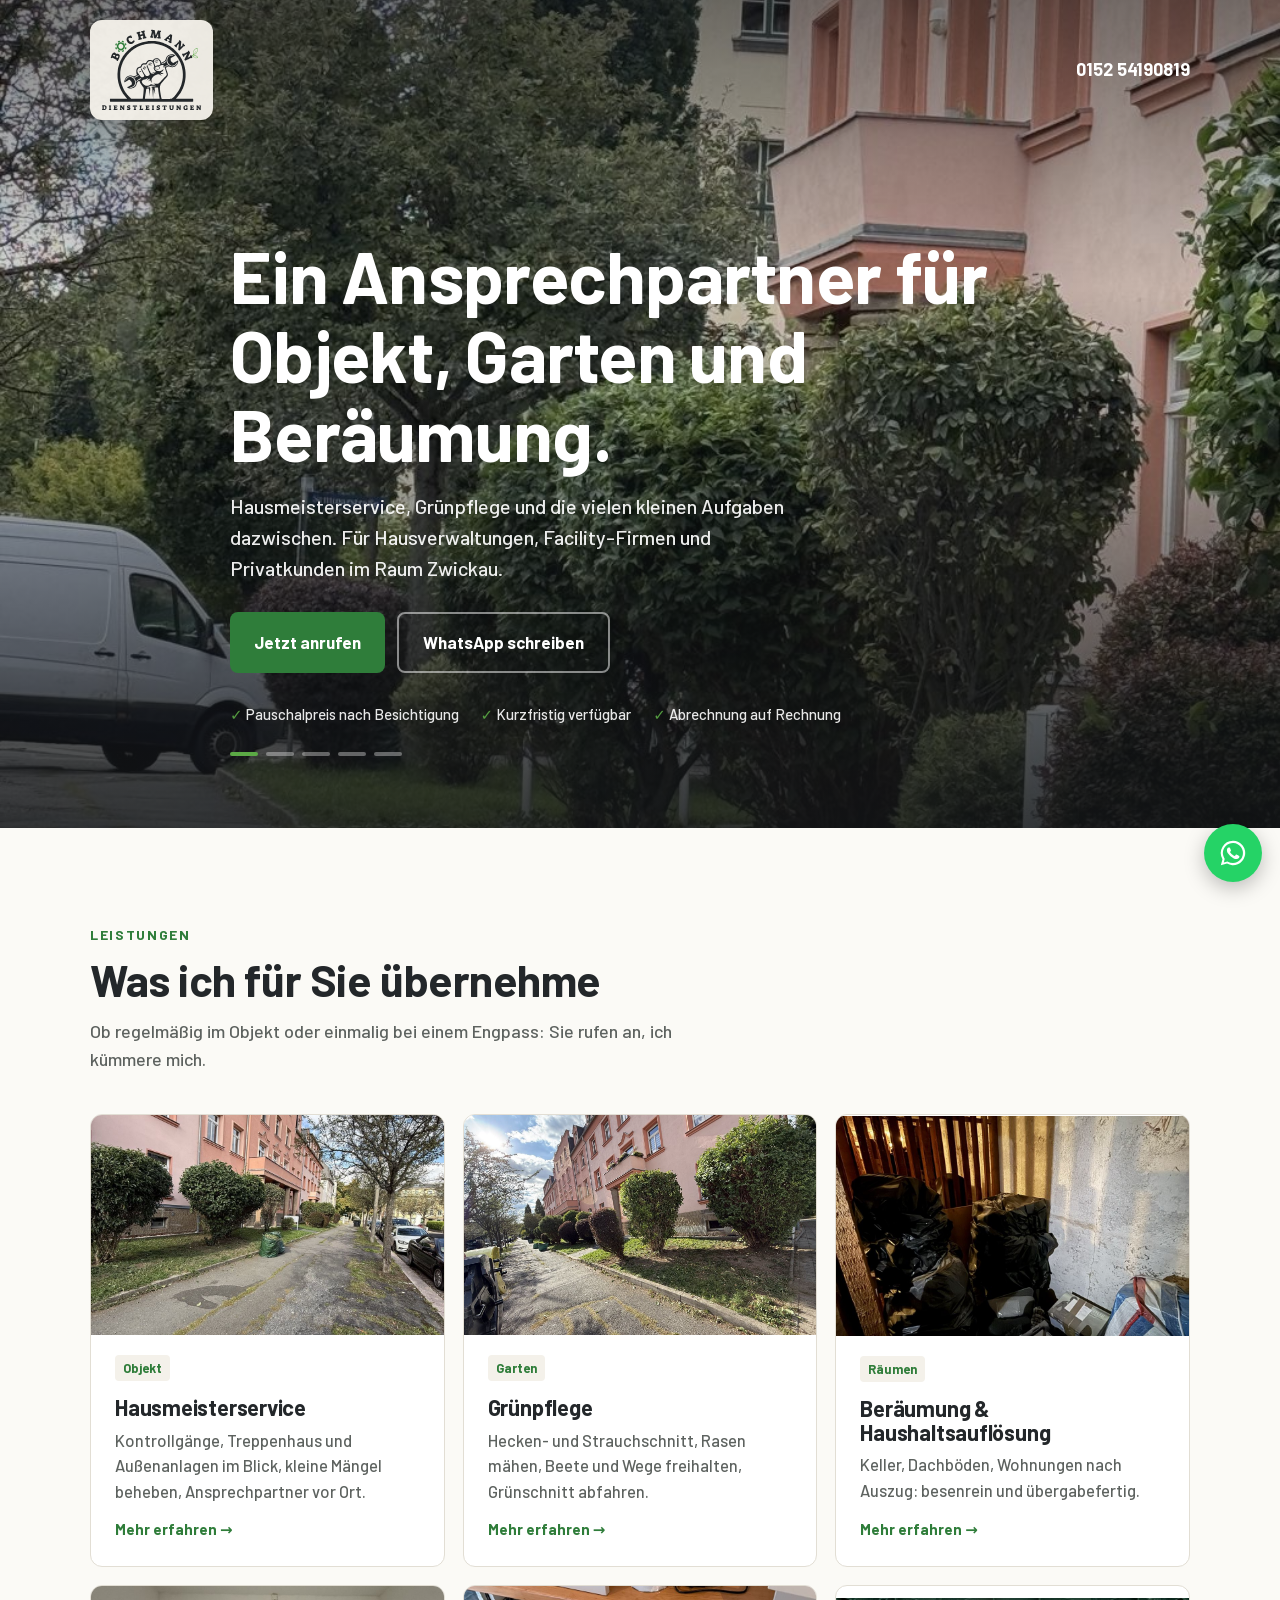
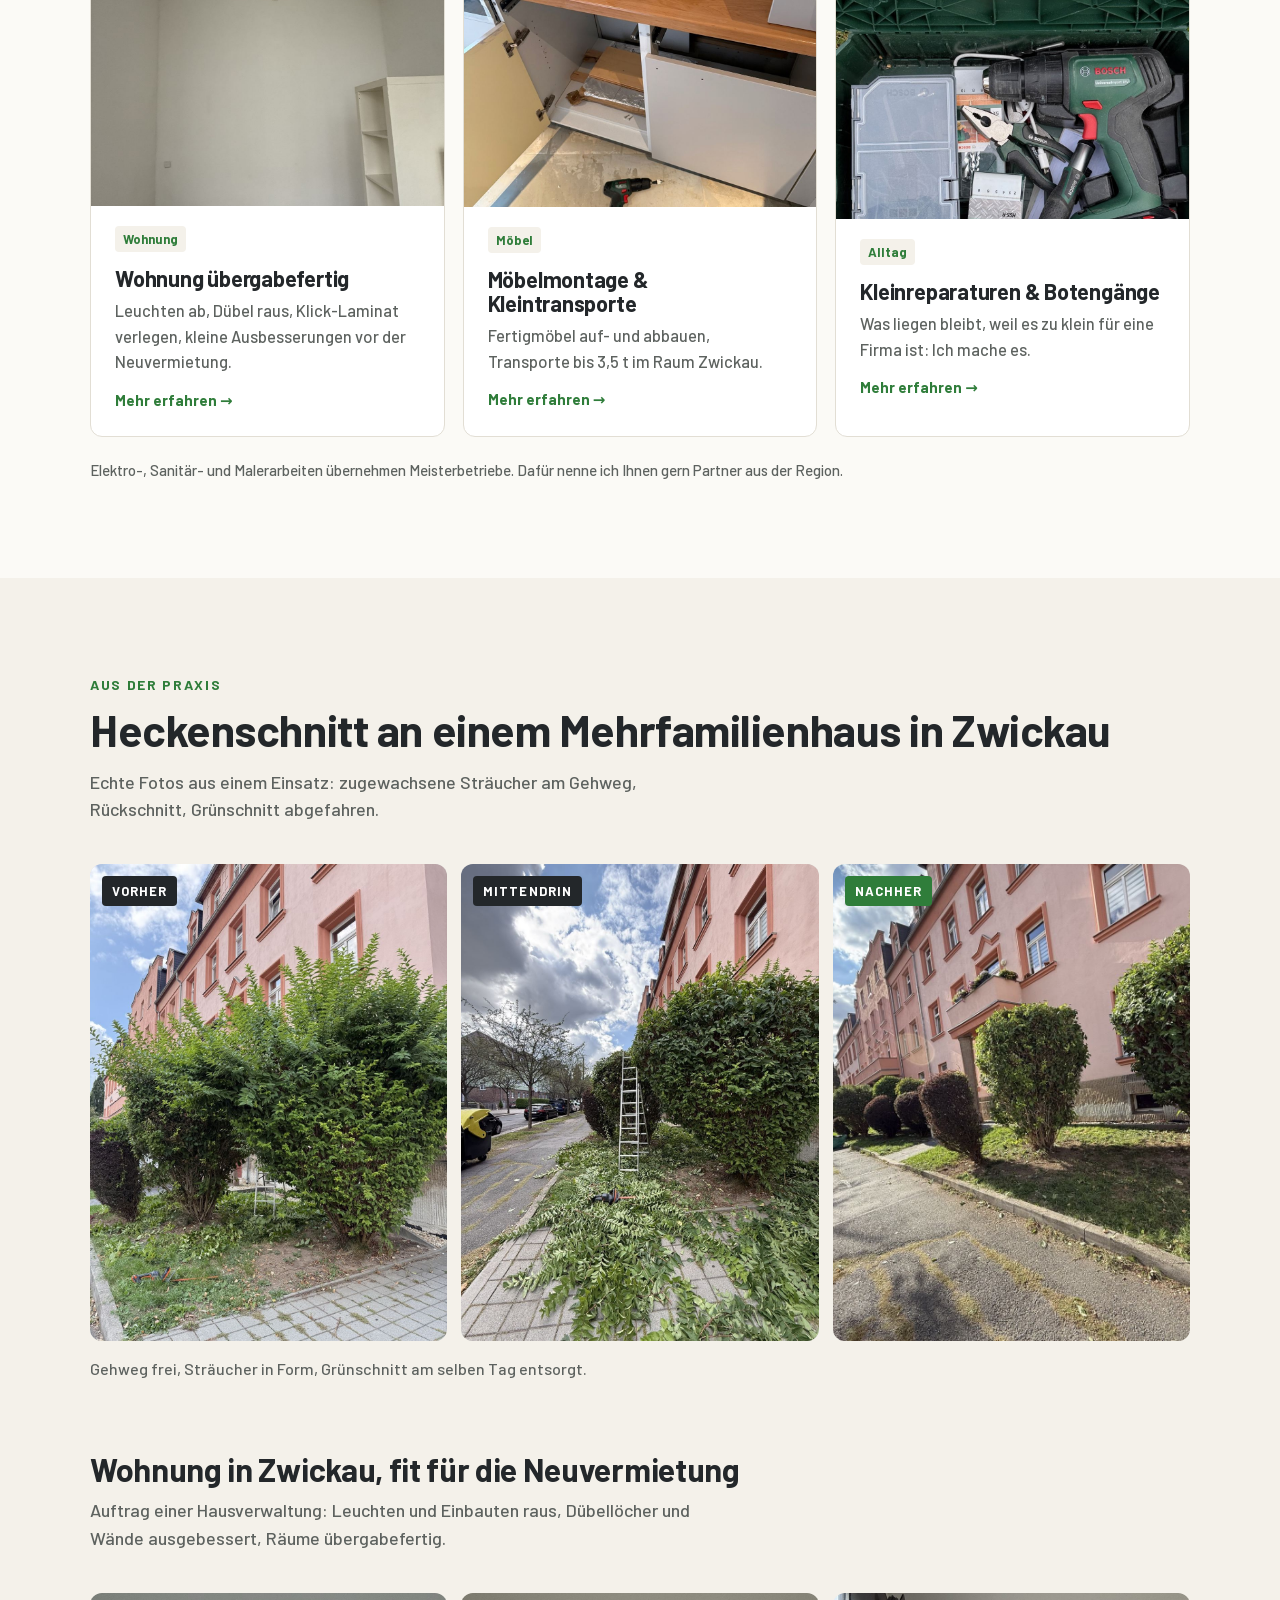
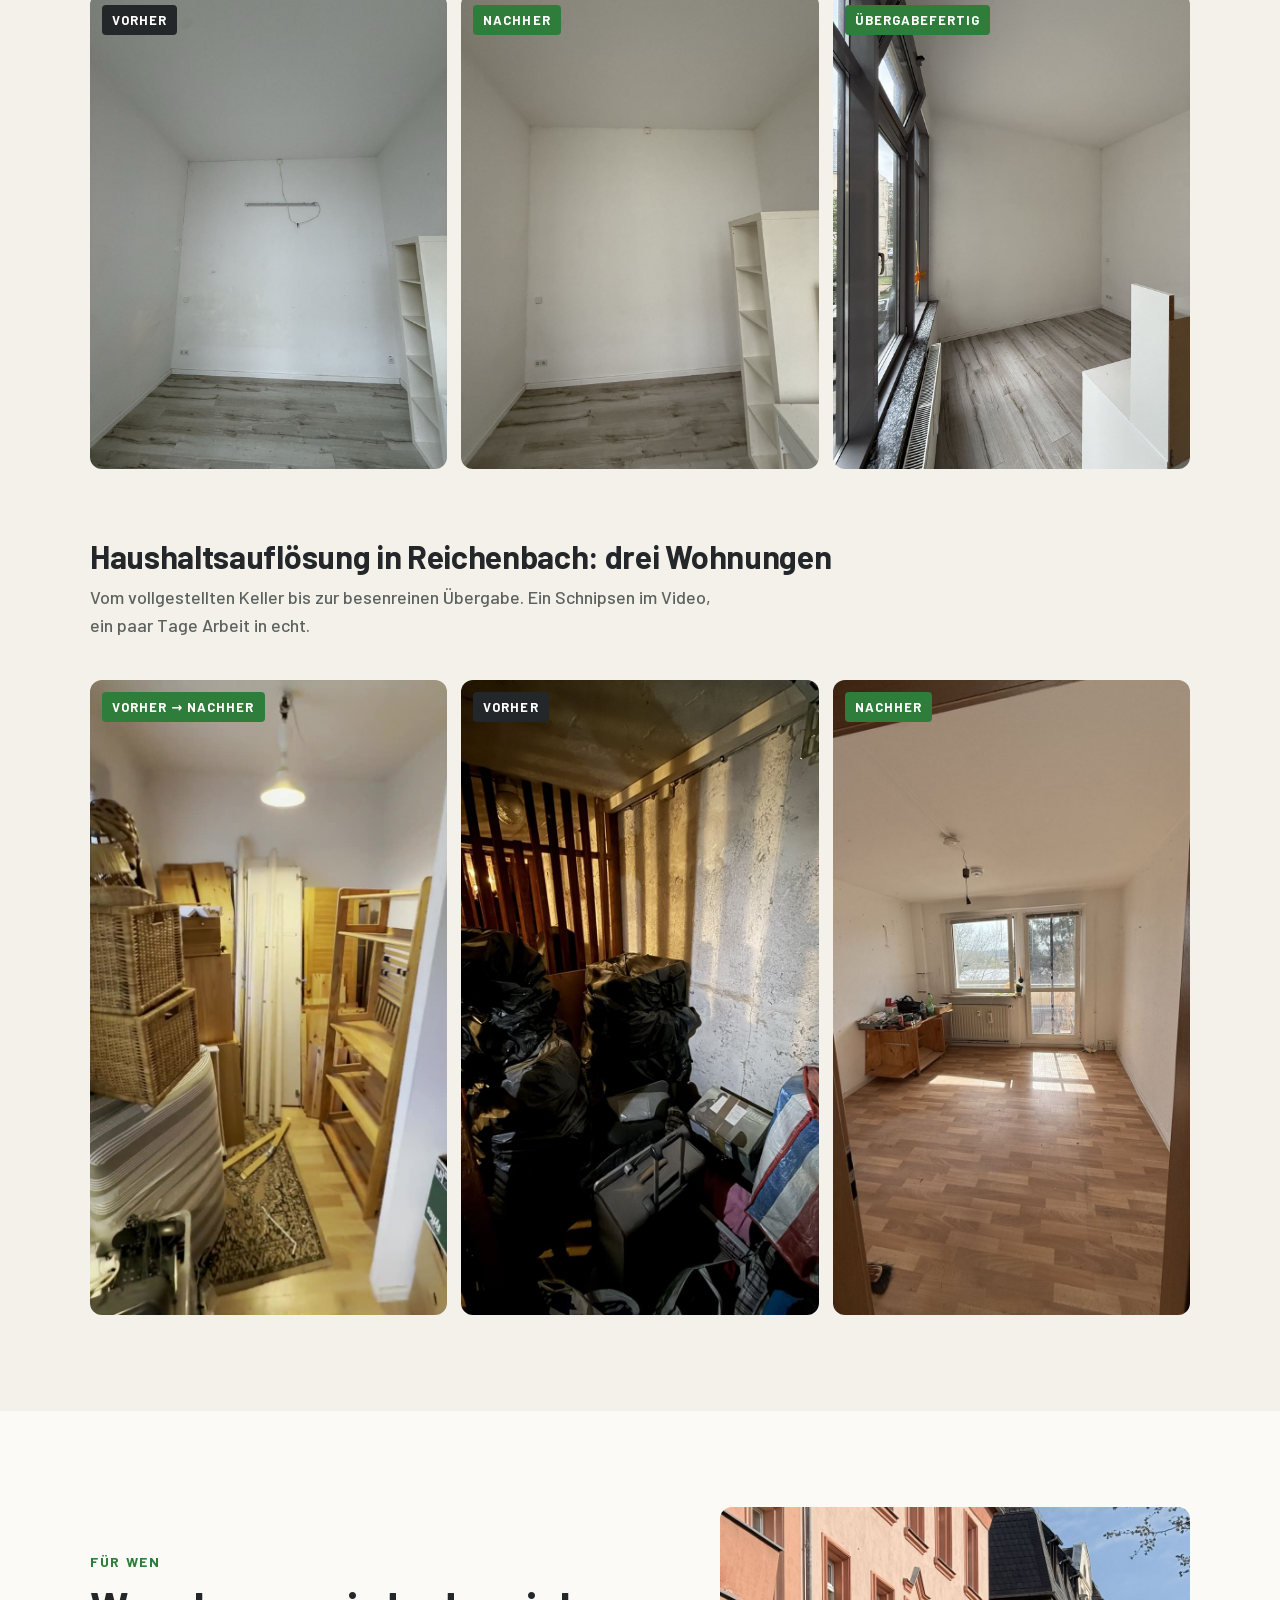
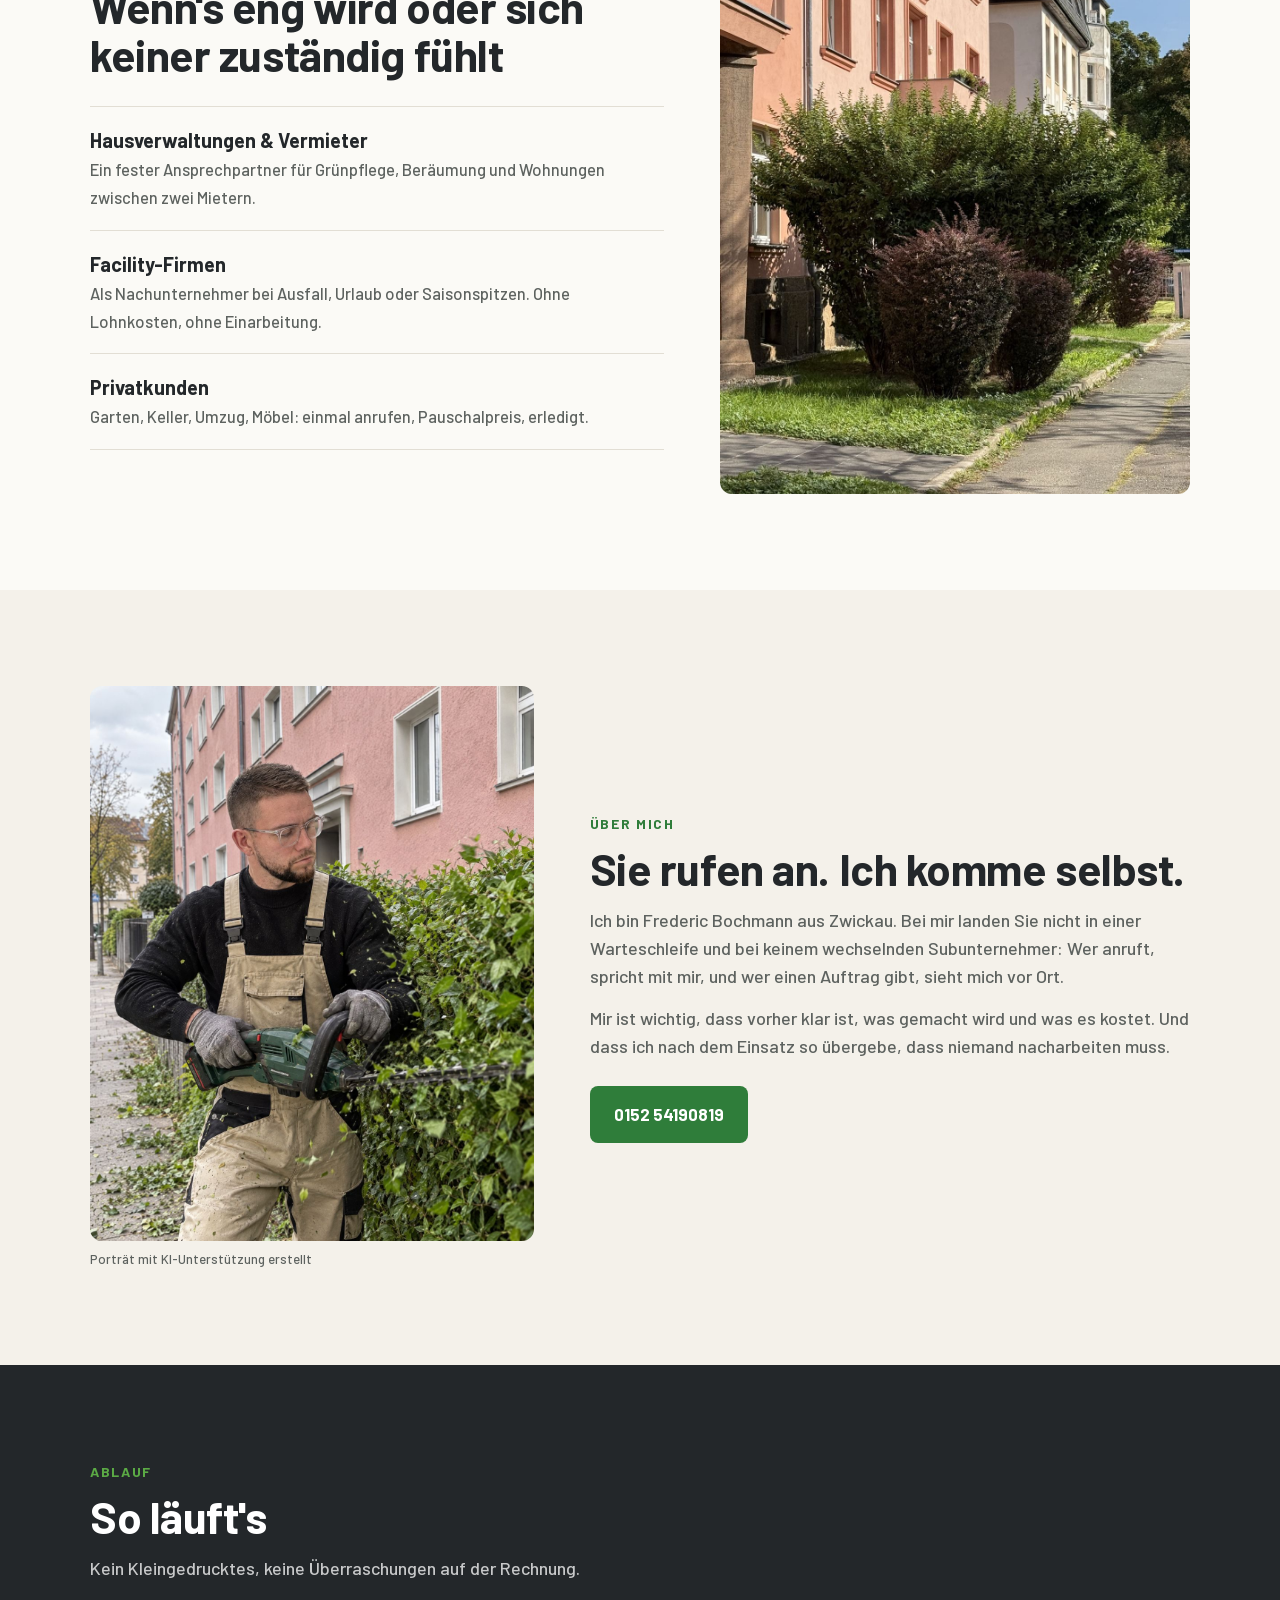
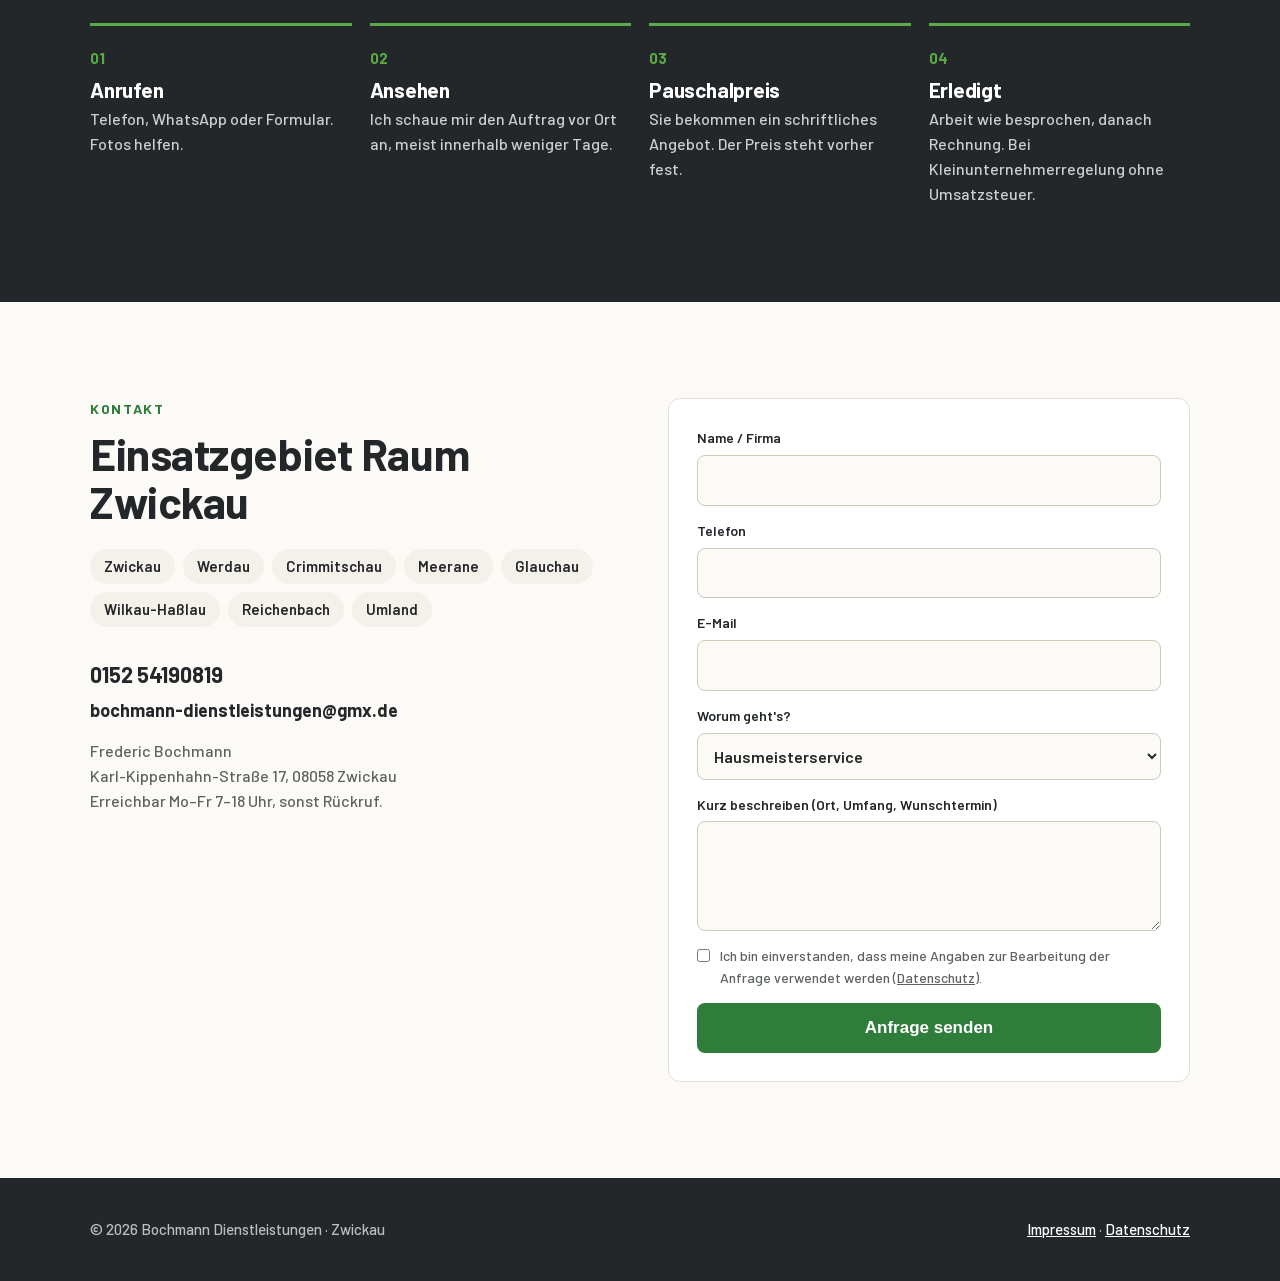
==== commit de51685e: "Neues Logo im Kopf, Favicon, Farben Anthrazit/Grün Co-Authored-By: Claude Opus 5.5 <noreply@anthropi" ====
--- a/index.html
+++ b/index.html
@@ -9,7 +9,7 @@
 <meta property="og:description" content="Hausmeisterservice, Grünpflege, Beräumung. Ein Ansprechpartner für viele kleine Aufgaben.">
 <meta property="og:image" content="img/hero.jpg">
 <meta property="og:type" content="website">
-<link rel="icon" href="data:image/svg+xml,%3Csvg xmlns='http://www.w3.org/2000/svg' viewBox='0 0 32 32'%3E%3Crect width='32' height='32' rx='6' fill='%231f3a2b'/%3E%3Ctext x='16' y='23' font-family='Arial' font-weight='700' font-size='19' fill='%23e3a92b' text-anchor='middle'%3EB%3C/text%3E%3C/svg%3E">
+<link rel="icon" type="image/svg+xml" href="img/favicon.svg">
 <script type="application/ld+json">
 {"@context":"https://schema.org","@type":"HomeAndConstructionBusiness","name":"Bochmann Dienstleistungen","founder":"Frederic Bochmann","telephone":"+49 152 54190819","email":"bochmann-dienstleistungen@gmx.de","address":{"@type":"PostalAddress","streetAddress":"Karl-Kippenhahn-Straße 17","postalCode":"08058","addressLocality":"Zwickau","addressCountry":"DE"},"areaServed":["Zwickau","Werdau","Meerane","Glauchau","Crimmitschau","Wilkau-Haßlau","Reichenbach"],"openingHours":"Mo-Fr 07:00-18:00","image":"img/hero.jpg"}
 </script>
@@ -21,7 +21,7 @@
 @font-face{font-family:Barlow;font-weight:400 500;font-display:swap;src:url(fonts/barlow-500-latin-ext.woff2) format("woff2");unicode-range:U+0100-02BA,U+02BD-02C5,U+02C7-02CC,U+02CE-02D7,U+02DD-02FF,U+0304,U+0308,U+0329,U+1D00-1DBF,U+1E00-1E9F,U+1EF2-1EFF,U+2020,U+20A0-20AB,U+20AD-20C0,U+2113,U+2C60-2C7F,U+A720-A7FF}
 @font-face{font-family:Barlow;font-weight:600;font-display:swap;src:url(fonts/barlow-600-latin.woff2) format("woff2");unicode-range:U+0000-00FF,U+0131,U+0152-0153,U+02BB-02BC,U+02C6,U+02DA,U+02DC,U+0304,U+0308,U+0329,U+2000-206F,U+20AC,U+2122,U+2191,U+2193,U+2212,U+2215,U+FEFF,U+FFFD}
 @font-face{font-family:Barlow;font-weight:700 800;font-display:swap;src:url(fonts/barlow-700-latin.woff2) format("woff2");unicode-range:U+0000-00FF,U+0131,U+0152-0153,U+02BB-02BC,U+02C6,U+02DA,U+02DC,U+0304,U+0308,U+0329,U+2000-206F,U+20AC,U+2122,U+2191,U+2193,U+2212,U+2215,U+FEFF,U+FFFD}
-:root{--green:#1f3a2b;--green-2:#2d5040;--sand:#f4f0e6;--paper:#fbfaf6;--ink:#1b1f1c;--muted:#5d665f;--line:#e2ddd0;--accent:#e3a92b}
+:root{--green:#23272A;--green-2:#2F7D3A;--sand:#F4F1EA;--paper:#FBFAF6;--ink:#23272A;--muted:#5d625f;--line:#e2ded4;--accent:#5BAA45;--brand:#2F7D3A}
 *{box-sizing:border-box;margin:0}
 html{scroll-behavior:smooth}
 body{font-family:Barlow,system-ui,sans-serif;font-weight:500;color:var(--ink);background:var(--paper);line-height:1.55;font-size:18px}
@@ -34,20 +34,20 @@
 .lead{color:var(--muted);max-width:640px}
 .btn{display:inline-flex;align-items:center;gap:10px;padding:15px 24px;border-radius:8px;font-weight:700;text-decoration:none;font-size:17px;transition:transform .15s cubic-bezier(.2,.8,.2,1),background-color .2s}
 .btn:active{transform:scale(.97)}
-.btn-main{background:var(--accent);color:var(--ink)}
-.btn-main:hover{background:#f0b93c}
+.btn-main{background:var(--brand);color:#fff}
+.btn-main:hover{background:#276a31}
 .btn-ghost{border:2px solid rgba(255,255,255,.5);color:#fff}
 .btn-ghost:hover{border-color:#fff}
 /* Kopf */
 header{position:absolute;top:0;left:0;right:0;z-index:5}
 .top{display:flex;justify-content:space-between;align-items:center;padding-top:20px;padding-bottom:20px}
-.logo{font-weight:700;font-size:20px;color:#fff;text-decoration:none;line-height:1.1}
+.logo{display:block;line-height:0;background:rgba(244,241,234,.96);border-radius:12px;padding:8px 10px;box-shadow:0 6px 20px rgba(0,0,0,.18)}.logo img{height:84px;width:auto}@media (max-width:600px){.logo img{height:64px}}
 .logo small{display:block;font-weight:500;font-size:13px;opacity:.8;letter-spacing:.06em}
 .top a.tel{color:#fff;text-decoration:none;font-weight:700}
 /* Hero */
 .hero{position:relative;min-height:92vh;display:flex;align-items:flex-end;color:#fff;background:var(--green)}
 
-.hero::after{content:"";position:absolute;inset:0;background:linear-gradient(180deg,rgba(15,30,22,.55) 0%,rgba(15,30,22,.15) 35%,rgba(15,30,22,.85) 100%)}
+.hero::after{content:"";position:absolute;inset:0;background:linear-gradient(180deg,rgba(20,22,24,.55) 0%,rgba(20,22,24,.15) 35%,rgba(20,22,24,.85) 100%)}
 .hero .wrap{position:relative;z-index:2;padding-bottom:72px;padding-top:140px}
 .hero h1{font-size:clamp(38px,6.2vw,72px);max-width:820px;margin-bottom:18px}
 .hero p{font-size:20px;max-width:560px;margin-bottom:28px;opacity:.92}
@@ -68,13 +68,13 @@
 .ba figure{position:relative;border-radius:12px;overflow:hidden;aspect-ratio:3/4;background:#ddd}
 .ba figure img{width:100%;height:100%;object-fit:cover}
 .ba figcaption{position:absolute;left:12px;top:12px;background:var(--ink);color:#fff;font-size:13px;font-weight:700;letter-spacing:.08em;text-transform:uppercase;padding:5px 10px;border-radius:4px}
-.ba figure.after figcaption{background:var(--accent);color:var(--ink)}
+.ba figure.after figcaption{background:var(--brand);color:#fff}
 .case-h{font-size:clamp(24px,3vw,32px);margin:70px 0 10px}
 .snap-grid{display:grid;grid-template-columns:1fr 1fr 1fr;gap:14px;margin-top:40px}
 .snap-grid figure{position:relative;border-radius:12px;overflow:hidden;aspect-ratio:9/16;background:#ddd;margin:0}
 .snap-grid img,.snap-grid video{width:100%;height:100%;object-fit:cover;display:block}
 .snap-grid figcaption{position:absolute;left:12px;top:12px;background:var(--ink);color:#fff;font-size:13px;font-weight:700;letter-spacing:.08em;text-transform:uppercase;padding:5px 10px;border-radius:4px}
-.snap-grid figure.after figcaption,.snap-vid figcaption{background:var(--accent);color:var(--ink)}
+.snap-grid figure.after figcaption,.snap-vid figcaption{background:var(--brand);color:#fff}
 @media (max-width:900px){.snap-grid{grid-template-columns:1fr 1fr}.snap-vid{grid-column:1/-1;aspect-ratio:9/14!important}}
 .ba .caption{margin-top:16px;color:var(--muted);font-size:16px}
 /* Für wen */
@@ -158,7 +158,7 @@
 .dots button.on{background:var(--accent)}
 /* Kacheln klickbar */
 .card{cursor:pointer;text-align:left;font:inherit;color:inherit;width:100%;transition:transform .2s cubic-bezier(.2,.8,.2,1),box-shadow .2s,border-color .2s;position:relative}
-.card:hover{transform:translateY(-3px);box-shadow:0 14px 30px rgba(31,58,43,.10);border-color:#cfc9ba}
+.card:hover{transform:translateY(-3px);box-shadow:0 14px 30px rgba(35,39,42,.10);border-color:#cfc9ba}
 .card:active{transform:scale(.985)}
 .card:focus-visible{outline:2px solid var(--green-2);outline-offset:2px}
 .card{padding:0;overflow:hidden}
@@ -173,7 +173,7 @@
 .card:hover .more::after{margin-left:4px}
 /* Detail-Fenster */
 dialog{margin:auto;max-height:calc(100vh - 32px);overflow:auto;border:0;padding:0;border-radius:14px;max-width:720px;width:calc(100% - 32px);background:var(--paper);color:var(--ink);box-shadow:0 30px 80px rgba(0,0,0,.35)}
-dialog::backdrop{background:rgba(15,30,22,.6)}
+dialog::backdrop{background:rgba(20,22,24,.6)}
 dialog[open]{animation:dlg .35s cubic-bezier(.2,.8,.2,1)}
 @keyframes dlg{from{opacity:0;transform:translateY(16px)}}
 .dlg-img{width:100%;aspect-ratio:16/8;object-fit:cover;border-radius:14px 14px 0 0}
@@ -191,7 +191,7 @@
 <div id="intro" aria-hidden="true"><svg xmlns="http://www.w3.org/2000/svg" viewBox="600 100 2460 2000" class="ilogo" aria-hidden="true"><defs><clipPath id="iL"><rect x="600" y="100" width="2198" height="2000"/></clipPath><clipPath id="iR"><rect x="2798" y="100" width="300" height="2000"/></clipPath></defs><g fill="#23272A"><path d="M0 0 C1.3 0.09 2.6 0.18 3.94 0.27 C4.68 0.32 5.41 0.37 6.17 0.42 C16.98 1.22 27.76 2.43 38.53 3.61 C42.29 4.02 46.06 4.42 49.83 4.82 C52.24 5.08 54.65 5.34 57.06 5.61 C57.62 5.67 57.62 5.67 60.45 5.96 C71.8 7.23 71.8 7.23 75.08 9.08 C76.17 11.58 76.73 13.44 77.22 16.06 C77.37 16.77 77.53 17.48 77.68 18.21 C78.17 20.5 78.63 22.79 79.08 25.08 C79.38 26.54 79.69 27.99 80 29.45 C80.99 34.09 81.91 38.74 82.83 43.39 C83.17 45.12 83.52 46.85 83.86 48.58 C86.61 62.48 89.21 76.4 91.77 90.33 C94.34 104.29 97.06 118.2 100.08 132.08 C102.74 131.08 103.89 130.39 105.38 127.92 C105.75 127.02 106.13 126.12 106.52 125.2 C106.95 124.18 107.38 123.16 107.83 122.11 C108.06 121.55 108.06 121.55 109.22 118.74 C109.7 117.59 110.19 116.44 110.69 115.25 C111.99 112.18 113.27 109.1 114.55 106.02 C115.82 102.96 117.11 99.9 118.39 96.85 C120.86 90.99 123.31 85.12 125.75 79.26 C127.64 74.72 129.55 70.19 131.46 65.66 C133.66 60.45 135.85 55.24 138.02 50.03 C142.69 38.85 147.44 27.81 153.08 17.08 C166.2 17.6 179.19 18.7 192.24 20.18 C195.23 20.52 198.23 20.85 201.22 21.18 C203.15 21.39 205.09 21.61 207.02 21.83 C207.9 21.92 208.78 22.02 209.68 22.12 C215.26 22.76 220.62 23.78 226.08 25.08 C227.34 30.46 226.85 35.25 226.33 40.7 C226.25 41.66 226.18 42.61 226.1 43.6 C226.02 44.51 225.93 45.43 225.84 46.37 C225.77 47.2 225.69 48.03 225.62 48.89 C224.97 51.5 224.19 52.46 222.08 54.08 C219.23 54.78 219.23 54.78 216.01 55.2 C210.23 56 210.23 56 208.08 57.08 C207.9 80.67 208.23 104.2 209.14 127.77 C209.3 132.01 209.44 136.24 209.57 140.48 C209.68 143.81 209.81 147.13 209.94 150.46 C210 152.03 210.05 153.59 210.1 155.15 C210.35 163.45 210.71 170.8 215.08 178.08 C215.63 179 216.18 179.92 216.74 180.86 C217.25 181.62 217.75 182.37 218.26 183.14 C223.09 191.12 222.27 196.61 220.16 205.54 C219.08 208.08 219.08 208.08 217.29 209.25 C214.78 210.19 213.29 210.19 210.65 209.9 C209.77 209.8 208.9 209.71 208 209.62 C207.52 209.57 207.52 209.57 205.14 209.29 C204.15 209.18 203.16 209.08 202.14 208.97 C198.93 208.62 195.72 208.26 192.51 207.89 C190.32 207.65 188.13 207.41 185.94 207.17 C181.62 206.7 177.31 206.22 172.99 205.73 C168 205.18 163 204.66 158 204.18 C156.75 204.05 155.49 203.93 154.2 203.8 C151.97 203.58 149.74 203.36 147.51 203.16 C147.02 203.11 147.02 203.11 144.59 202.85 C143.78 202.78 142.97 202.7 142.13 202.62 C139.57 201.95 138.61 201.24 137.08 199.08 C136.69 196.86 136.69 196.86 136.68 194.3 C136.67 193.37 136.67 192.45 136.67 191.5 C136.67 191.02 136.67 191.02 136.7 188.58 C136.69 187.62 136.68 186.65 136.67 185.66 C136.67 184.74 136.67 183.81 136.68 182.86 C136.68 182.02 136.69 181.17 136.69 180.3 C137.17 177.56 137.83 176.7 140.08 175.08 C142.05 174.5 142.05 174.5 144.27 174.2 C145.07 174.08 145.87 173.97 146.69 173.85 C147.52 173.74 148.35 173.63 149.2 173.52 C152.19 173.11 155.11 172.64 158.08 172.08 C159.59 169.05 159.21 165.92 159.19 162.6 C159.19 162.22 159.19 162.22 159.19 160.26 C159.19 157.71 159.18 155.16 159.17 152.6 C159.17 150.83 159.17 149.07 159.17 147.3 C159.17 142.64 159.16 137.98 159.15 133.32 C159.14 128.57 159.13 123.82 159.13 119.06 C159.12 109.74 159.1 100.41 159.08 91.08 C158.42 91.08 157.76 91.08 157.08 91.08 C151.48 104.71 145.94 118.36 140.58 132.08 C135.64 144.72 130.54 157.3 125.39 169.86 C124.08 173.07 122.78 176.3 121.49 179.52 C121.08 180.53 120.68 181.55 120.26 182.59 C119.49 184.49 118.73 186.38 117.98 188.28 C117.64 189.12 117.3 189.96 116.95 190.83 C116.81 191.19 116.81 191.19 116.07 193.03 C114.94 195.37 113.82 197.15 112.08 199.08 C109.98 199.58 109.98 199.58 107.55 199.58 C106.63 199.59 105.72 199.6 104.77 199.61 C104.28 199.6 104.28 199.6 101.79 199.58 C100.78 199.58 99.77 199.58 98.72 199.58 C96.59 199.58 94.45 199.57 92.31 199.55 C89.02 199.52 85.74 199.53 82.46 199.54 C80.38 199.53 78.31 199.52 76.23 199.51 C75.74 199.51 75.74 199.51 73.24 199.52 C72.33 199.51 71.42 199.5 70.48 199.48 C69.68 199.48 68.87 199.47 68.04 199.47 C67.39 199.34 66.75 199.21 66.08 199.08 C64.15 196.19 63.63 194.72 62.96 191.42 C62.87 190.94 62.87 190.94 62.38 188.55 C62.18 187.53 61.97 186.51 61.76 185.45 C61.55 184.39 61.33 183.32 61.11 182.23 C59.99 176.72 58.9 171.21 57.82 165.7 C57.4 163.62 56.99 161.54 56.58 159.45 C56.47 158.93 56.47 158.93 55.95 156.3 C54.42 148.63 52.72 141.01 50.95 133.4 C49.1 125.35 47.49 117.26 45.89 109.16 C44.6 102.66 43.26 96.18 41.83 89.7 C41.66 88.97 41.5 88.23 41.33 87.47 C40.69 84.62 40 81.86 39.08 79.08 C38.42 79.08 37.76 79.08 37.08 79.08 C35.5 87.42 33.94 95.75 32.38 104.09 C31.52 108.72 30.65 113.35 29.77 117.97 C29.21 120.94 28.66 123.91 28.1 126.87 C27.84 128.29 27.57 129.71 27.3 131.12 C23.54 150.78 23.54 150.78 26.83 155.7 C28.79 157.38 30.78 158.45 33.08 159.65 C33.63 159.94 33.63 159.94 36.39 161.39 C37.46 161.9 38.53 162.42 39.63 162.94 C42.08 165.08 42.08 165.08 42.55 168.78 C42.23 173.14 41.27 177.31 40.14 181.52 C39.96 182.24 39.77 182.95 39.59 183.7 C38.23 188.93 38.23 188.93 37.08 190.08 C29.07 190.72 20.96 189.6 13.01 188.77 C11.71 188.63 10.41 188.5 9.07 188.36 C5.07 187.94 1.07 187.51 -2.92 187.08 C-4.17 186.95 -5.42 186.81 -6.71 186.68 C-10.18 186.3 -13.64 185.91 -17.11 185.52 C-18.16 185.4 -19.21 185.29 -20.29 185.17 C-20.77 185.11 -20.77 185.11 -23.22 184.83 C-24.06 184.73 -24.9 184.63 -25.76 184.53 C-27.92 184.08 -27.92 184.08 -30.92 182.08 C-31.69 178.36 -31.57 174.56 -31.61 170.77 C-31.66 169.72 -31.72 168.68 -31.77 167.6 C-31.86 160.07 -31.86 160.07 -29.23 157.3 C-27.17 156 -25.17 155.01 -22.92 154.08 C-19.07 152.42 -19.07 152.42 -17.72 149.22 C-17.35 147.93 -17.01 146.63 -16.67 145.33 C-16.57 144.97 -16.57 144.97 -16.07 143.13 C-15.61 141.43 -15.15 139.74 -14.71 138.04 C-13.82 134.7 -12.91 131.36 -12 128.02 C-8.82 116.27 -5.71 104.52 -3.01 92.65 C-1.62 86.67 -0.02 80.76 1.64 74.85 C2.11 73.17 2.57 71.5 3.04 69.83 C3.96 66.5 4.91 63.19 5.86 59.87 C6.3 58.32 6.73 56.77 7.16 55.22 C7.37 54.52 7.58 53.81 7.79 53.09 C9.17 48.06 9.17 44.21 8.08 39.08 C6.06 37.01 4.43 35.66 2.08 34.08 C0.46 32.95 -1.14 31.81 -2.74 30.64 C-3.51 30.11 -4.27 29.57 -5.07 29.02 C-7.63 26.34 -7.75 24.78 -7.92 21.08 C-7.65 17.8 -7.16 14.58 -6.61 11.33 C-6.48 10.47 -6.35 9.61 -6.21 8.72 C-4.82 0.13 -4.82 0.13 0 0 Z " transform="translate(1829.923095703125,142.920166015625)"/><path d="M0 0 C3.04 8.6 5.74 16.93 7 26 C3.9 28.66 1.24 30.87 -2.38 32.81 C-3.24 33.53 -4.11 34.26 -5 35 C-5.39 40.4 -4.77 44.84 -3.34 50.09 C-3.25 50.43 -3.25 50.43 -2.79 52.14 C-2.18 54.41 -1.56 56.67 -0.94 58.94 C-0.5 60.56 -0.06 62.18 0.38 63.81 C1.09 66.49 1.81 69.16 2.54 71.84 C4.7 79.85 6.81 87.87 8.9 95.9 C9.24 97.19 9.57 98.48 9.91 99.77 C10.08 100.41 10.24 101.05 10.42 101.71 C10.58 102.35 10.75 102.99 10.92 103.65 C11.93 107.5 12.93 111.35 13.93 115.2 C14.88 118.83 15.83 122.46 16.78 126.09 C17.06 127.17 17.34 128.26 17.63 129.37 C21.74 145.02 21.74 145.02 24.98 147.55 C25.34 147.68 25.34 147.68 27.19 148.31 C27.98 148.61 28.77 148.9 29.58 149.2 C29.98 149.33 29.98 149.33 32 150 C39.81 152.71 39.81 152.71 42 156 C44.02 163.28 45.45 170.44 45 178 C38.77 180.47 32.51 182.31 26.03 184 C24.99 184.27 23.95 184.55 22.87 184.83 C19.56 185.7 16.25 186.57 12.94 187.44 C10.74 188.02 8.54 188.59 6.35 189.17 C3.15 190.02 -0.05 190.86 -3.25 191.7 C-7.75 192.88 -12.25 194.06 -16.73 195.29 C-17.07 195.39 -17.07 195.39 -18.82 195.87 C-20.59 196.35 -22.35 196.84 -24.11 197.33 C-27.88 198.2 -31.15 198.31 -35 198 C-37.56 193.25 -39.24 188.53 -40.75 183.38 C-40.98 182.62 -41.22 181.87 -41.46 181.1 C-43.37 174.64 -43.37 174.64 -42 171 C-39.6 169.18 -39.6 169.18 -36.62 167.44 C-29.34 163.12 -29.34 163.12 -28 161 C-28.11 158.48 -28.44 156.44 -29 154 C-29.21 153.1 -29.41 152.19 -29.62 151.26 C-30.37 148.13 -31.15 145 -31.94 141.88 C-32.2 140.8 -32.47 139.73 -32.74 138.63 C-33 137.59 -33.26 136.56 -33.53 135.49 C-33.76 134.56 -34 133.62 -34.24 132.66 C-34.49 131.78 -34.74 130.9 -35 130 C-35.26 129.08 -35.51 128.16 -35.78 127.22 C-37 125 -37 125 -39.14 124.09 C-42.85 123.97 -46.21 124.67 -49.8 125.51 C-50.55 125.68 -51.31 125.85 -52.09 126.03 C-54.5 126.57 -56.9 127.13 -59.31 127.69 C-60.89 128.04 -62.46 128.4 -64.04 128.76 C-71.75 130.5 -79.43 132.32 -87.11 134.21 C-87.79 134.37 -88.47 134.54 -89.17 134.71 C-93.88 135.88 -93.88 135.88 -95 137 C-95.69 144 -93.54 150.43 -91.69 157.12 C-91.53 157.71 -91.53 157.71 -90.75 160.66 C-87.98 170.86 -87.98 170.86 -85 175 C-82.47 176.12 -80.25 176.95 -77.62 177.69 C-65.42 181.37 -65.42 181.37 -63 185 C-61.06 191.59 -59.52 198.11 -60 205 C-65.29 207.43 -70.5 209.05 -76.14 210.45 C-77.01 210.67 -77.89 210.9 -78.78 211.12 C-81.6 211.84 -84.43 212.54 -87.25 213.25 C-90.16 213.98 -93.08 214.72 -95.99 215.46 C-97.93 215.95 -99.86 216.43 -101.8 216.92 C-107.43 218.34 -113.05 219.79 -118.66 221.28 C-119.9 221.61 -121.14 221.93 -122.42 222.27 C-124.66 222.87 -126.9 223.46 -129.14 224.07 C-130.12 224.33 -131.11 224.59 -132.12 224.86 C-132.95 225.08 -133.78 225.3 -134.64 225.53 C-137.15 226.03 -139.45 226.08 -142 226 C-144.34 220.48 -146.45 214.89 -148.31 209.19 C-148.66 208.13 -149.01 207.07 -149.36 205.98 C-150.04 202.8 -150.13 201.04 -149 198 C-147.26 196.49 -147.26 196.49 -145.12 195.31 C-144.43 194.92 -143.73 194.52 -143.01 194.11 C-142.35 193.75 -141.68 193.38 -141 193 C-138 191 -138 191 -137.25 188.68 C-136.98 185.83 -137.26 183.87 -137.98 181.11 C-138.23 180.11 -138.48 179.12 -138.74 178.09 C-139.03 176.99 -139.32 175.89 -139.62 174.75 C-139.78 174.16 -139.78 174.16 -140.55 171.17 C-141.68 166.77 -142.84 162.39 -144 158 C-144.51 156.09 -145.01 154.17 -145.52 152.26 C-147.74 143.85 -149.96 135.43 -152.2 127.03 C-152.47 126.03 -152.74 125.02 -153.01 123.99 C-153.55 121.99 -154.08 120 -154.61 118 C-155.99 112.87 -157.33 107.73 -158.63 102.58 C-158.9 101.54 -159.16 100.49 -159.44 99.42 C-159.94 97.44 -160.44 95.46 -160.93 93.47 C-164.02 81.37 -164.02 81.37 -168.02 78.61 C-168.75 78.33 -169.49 78.04 -170.25 77.75 C-170.65 77.59 -170.65 77.59 -172.65 76.8 C-174.71 76.1 -176.76 75.52 -178.88 75 C-182.55 73.82 -183.09 73.27 -185 70 C-185.92 67.23 -186.56 64.41 -187.19 61.56 C-187.28 61.19 -187.28 61.19 -187.72 59.29 C-188.6 55.46 -189.23 51.95 -189 48 C-182.12 45.24 -175.11 43.32 -167.94 41.44 C-166.66 41.1 -165.39 40.76 -164.07 40.42 C-160.51 39.48 -156.94 38.55 -153.37 37.62 C-150.87 36.97 -148.37 36.31 -145.87 35.65 C-141.43 34.49 -137 33.33 -132.56 32.18 C-130.82 31.73 -129.08 31.27 -127.33 30.82 C-124.88 30.17 -122.42 29.54 -119.96 28.91 C-119.23 28.71 -118.5 28.52 -117.75 28.32 C-114.12 27.39 -110.75 26.57 -107 27 C-103.87 30.13 -103.17 34.14 -101.88 38.31 C-101.6 39.17 -101.32 40.02 -101.04 40.9 C-100.77 41.74 -100.51 42.57 -100.24 43.43 C-100 44.18 -99.76 44.94 -99.52 45.72 C-98.94 48.25 -98.81 50.42 -99 53 C-100.54 54.66 -100.54 54.66 -102.62 56.06 C-103.35 56.56 -104.08 57.06 -104.82 57.58 C-105.54 58.05 -106.26 58.52 -107 59 C-107.6 59.41 -108.21 59.81 -108.83 60.23 C-110.22 61.16 -111.61 62.08 -113 63 C-114 64 -114 64 -114.27 66.73 C-114.18 72.74 -112.22 78.5 -110.62 84.25 C-110.31 85.43 -109.99 86.62 -109.66 87.84 C-107.27 96.6 -107.27 96.6 -105 100 C-98.6 99.38 -92.69 97.97 -86.52 96.2 C-85.54 95.92 -84.56 95.64 -83.55 95.36 C-81.5 94.77 -79.44 94.18 -77.39 93.59 C-74.25 92.69 -71.1 91.81 -67.96 90.92 C-65.96 90.35 -63.95 89.78 -61.95 89.2 C-61.01 88.94 -60.08 88.68 -59.11 88.41 C-50.6 85.91 -50.6 85.91 -48 82 C-48.3 79.04 -48.75 76.69 -49.56 73.88 C-49.66 73.5 -49.66 73.5 -50.17 71.58 C-50.58 70.07 -51 68.56 -51.42 67.06 C-51.91 65.33 -52.35 63.58 -52.77 61.84 C-54.15 56.47 -55.58 53.63 -60 50 C-62.64 48.86 -65.34 48.14 -68.12 47.44 C-75.33 45.6 -75.33 45.6 -77.89 43.31 C-79.4 40.16 -80.08 36.97 -80.69 33.56 C-80.82 32.91 -80.95 32.25 -81.08 31.58 C-82.53 23.95 -82.53 23.95 -82 21 C-78.55 18.56 -75.21 17.31 -71.15 16.2 C-70 15.89 -68.85 15.57 -67.67 15.25 C-67.05 15.08 -67.05 15.08 -63.94 14.25 C-62.65 13.9 -61.36 13.55 -60.06 13.2 C-48.81 10.16 -37.51 7.33 -26.19 4.55 C-22.47 3.63 -18.77 2.68 -15.09 1.64 C-14.39 1.44 -13.69 1.25 -12.97 1.05 C-11.24 0.55 -9.51 0.04 -7.79 -0.47 C-4.83 -1.03 -2.88 -0.81 0 0 Z " transform="translate(1663,160)"/><path d="M0 0 C0.72 0.3 1.43 0.6 2.17 0.9 C2.93 1.21 3.69 1.52 4.48 1.83 C6.88 2.8 9.27 3.79 11.67 4.78 C13.31 5.44 14.94 6.1 16.58 6.76 C18.13 7.39 19.68 8.02 21.23 8.65 C21.96 8.95 22.7 9.25 23.45 9.56 C28.55 11.66 28.55 11.66 29.67 12.78 C29.96 20.26 29.16 27.54 28.31 34.97 C28.1 36.93 27.88 38.89 27.66 40.85 C27.43 42.92 27.2 44.99 26.96 47.07 C26.23 53.58 25.51 60.09 24.79 66.6 C24.54 68.8 24.3 71 24.06 73.19 C22.53 86.94 21.09 100.7 19.68 114.46 C18.67 124.37 17.63 134.27 16.47 144.17 C16.38 144.99 16.28 145.82 16.19 146.67 C15.75 150.45 15.3 154.24 14.84 158.02 C12.1 181.04 12.1 181.04 14.67 189.78 C15.66 196.86 13.43 200.51 9.49 206.36 C7.99 208.36 6.5 210.08 4.67 211.78 C-0.24 210.29 -4.64 208.25 -9.19 205.93 C-9.94 205.55 -10.69 205.17 -11.47 204.78 C-13.86 203.58 -16.25 202.36 -18.64 201.15 C-21.76 199.57 -24.88 198 -28.01 196.43 C-28.78 196.04 -29.55 195.65 -30.34 195.25 C-36.44 192.19 -42.6 189.25 -48.8 186.38 C-61.62 180.43 -61.62 180.43 -63.22 176.71 C-63.39 172.24 -61.7 168.68 -60.02 164.59 C-59.7 163.77 -59.37 162.95 -59.04 162.11 C-56.62 156.07 -56.62 156.07 -54.33 153.78 C-52.48 153.8 -52.48 153.8 -50.27 154.15 C-45.63 154.78 -41.01 155.13 -36.33 154.78 C-34.13 152.58 -34.22 148.19 -33.71 145.15 C-33.56 144.36 -33.41 143.56 -33.26 142.74 C-32.43 137.89 -31.83 133.56 -33.33 128.78 C-35.55 127.12 -37.2 126.2 -39.71 125.15 C-41.15 124.5 -42.59 123.84 -44.04 123.18 C-44.86 122.81 -45.68 122.44 -46.53 122.07 C-49.77 120.57 -52.96 118.98 -56.15 117.38 C-57.96 116.48 -59.77 115.58 -61.59 114.68 C-63.37 113.79 -65.15 112.89 -66.92 111.99 C-68.04 111.45 -69.15 110.9 -70.3 110.34 C-71.3 109.85 -72.29 109.35 -73.31 108.84 C-76.88 107.58 -79.57 107.43 -83.33 107.78 C-85.23 108.78 -85.23 108.78 -86.64 110.19 C-87.16 110.71 -87.68 111.22 -88.21 111.75 C-88.72 112.3 -89.24 112.84 -89.77 113.4 C-90.31 113.92 -90.85 114.45 -91.41 114.98 C-93.9 117.54 -95.25 119.35 -95.91 122.9 C-95.21 126.4 -94.08 127.76 -91.58 130.28 C-90.86 131.05 -90.13 131.82 -89.39 132.61 C-88.71 133.33 -88.03 134.04 -87.33 134.78 C-85.54 136.81 -84.54 138.3 -83.33 140.78 C-84.48 145.56 -86.78 149.49 -89.39 153.59 C-89.76 154.17 -90.12 154.76 -90.5 155.36 C-93.15 159.6 -93.15 159.6 -94.33 160.78 C-99.1 161.18 -102.08 160.27 -106.32 158.13 C-107.48 157.55 -108.63 156.98 -109.83 156.38 C-111.07 155.74 -112.32 155.11 -113.57 154.47 C-114.86 153.82 -116.15 153.17 -117.44 152.53 C-120.82 150.83 -124.2 149.11 -127.57 147.39 C-130.33 145.99 -133.1 144.6 -135.87 143.2 C-139.17 141.55 -142.46 139.88 -145.76 138.22 C-146.39 137.9 -147.02 137.58 -147.67 137.25 C-149.44 136.36 -151.21 135.45 -152.99 134.55 C-154 134.04 -155.01 133.53 -156.05 133 C-158.33 131.78 -158.33 131.78 -159.33 130.78 C-158.89 125.61 -157.58 121.29 -155.58 116.53 C-155.09 115.33 -154.6 114.13 -154.1 112.89 C-152.17 109.49 -150.85 108.36 -147.33 106.78 C-146.81 106.67 -146.81 106.67 -144.21 106.15 C-135.55 103.88 -128.27 94.88 -121.83 89 C-119.37 86.82 -116.84 84.76 -114.27 82.72 C-108.42 78 -103.01 72.85 -97.61 67.63 C-93.38 63.57 -89.01 59.88 -84.34 56.33 C-81.93 54.47 -79.69 52.48 -77.46 50.4 C-74.06 47.3 -70.6 44.34 -67.02 41.47 C-62.2 37.57 -57.68 33.45 -53.17 29.22 C-48.98 25.32 -44.62 21.71 -40.15 18.13 C-36.89 15.41 -33.8 12.55 -30.71 9.65 C-29.08 8.15 -27.45 6.65 -25.82 5.15 C-24.48 3.91 -23.15 2.67 -21.82 1.42 C-21.08 0.78 -20.34 0.13 -19.58 -0.53 C-18.97 -1.09 -18.35 -1.64 -17.72 -2.21 C-12.1 -4.59 -5.41 -2.15 0 0 Z M-23.33 47.78 C-25.7 49.87 -25.7 49.87 -28.33 52.78 C-29.81 54.15 -31.29 55.52 -32.78 56.88 C-37.95 61.58 -43.07 66.35 -48.08 71.22 C-48.59 71.7 -49.11 72.18 -49.64 72.68 C-52.57 75.57 -54 77.63 -54.33 81.78 C-48.94 85.63 -43.32 89.02 -37.52 92.22 C-36.87 92.58 -36.23 92.95 -35.56 93.32 C-30.9 95.84 -30.9 95.84 -27.88 95.5 C-27.37 95.26 -26.86 95.02 -26.33 94.78 C-24.37 88.23 -23.16 81.67 -22.04 74.93 C-21.71 72.91 -21.36 70.9 -21.01 68.89 C-19.87 62.09 -19.04 55.67 -19.33 48.78 C-21.18 48.15 -21.18 48.15 -23.33 47.78 Z " transform="translate(2293.330322265625,253.22216796875)"/><path d="M0 0 C4.78 9.19 9.19 18.5 13.31 28 C13.52 28.48 13.52 28.48 14.59 30.93 C15.74 33.61 16.88 36.3 18 39 C18.33 39.77 18.66 40.53 18.99 41.32 C20.49 45 21.33 47.23 20 51 C17.92 53.3 15.45 55.11 13 57 C11.99 57.78 10.98 58.57 9.94 59.38 C6.52 61.27 4.86 61.29 1 61 C-1.65 60.08 -1.65 60.08 -4.3 58.81 C-5.28 58.36 -6.26 57.91 -7.26 57.45 C-9.29 56.49 -11.31 55.52 -13.33 54.55 C-20.44 51.29 -25.87 49.89 -33.57 51.56 C-40.66 54.51 -47.02 58.5 -53.31 62.84 C-54.9 63.93 -56.51 64.99 -58.12 66.05 C-59.03 66.69 -59.94 67.34 -60.88 68 C-61.68 68.56 -62.48 69.11 -63.3 69.69 C-65.96 73.3 -65.54 76.67 -65 81 C-64.39 83.94 -63.5 86.73 -62.5 89.56 C-62.23 90.33 -61.97 91.11 -61.69 91.9 C-53.59 114.59 -39.6 139.35 -17.75 151 C-8.75 155.13 1.67 155.15 11 152 C19.45 148.37 27.07 144.11 34 138 C34.92 137.2 35.84 136.4 36.79 135.57 C43.49 129.64 49.61 123.28 55.6 116.65 C57.03 115.07 58.49 113.51 60 112 C65.07 111.82 67.54 113.12 71.37 116.42 C72.88 117.85 74.39 119.29 75.88 120.75 C76.65 121.47 77.42 122.18 78.21 122.92 C84.59 129.03 84.59 129.03 85 134 C74.62 159.94 47.47 184.62 22.39 195.83 C1.63 204.62 -19.55 207.14 -40.94 198.9 C-68.75 187.31 -90.05 160.49 -101.53 133.25 C-106.57 120.8 -109.19 108.98 -109.12 95.56 C-109.13 94.77 -109.13 93.97 -109.14 93.15 C-109.12 84.15 -108.22 76.45 -104.81 68.06 C-104.5 67.28 -104.18 66.49 -103.86 65.68 C-95.56 45.43 -80.92 30.58 -62 20 C-60.84 19.33 -59.67 18.65 -58.51 17.98 C-43.93 9.69 -28.3 4.68 -12 1 C-11.36 0.8 -10.72 0.6 -10.06 0.4 C-6.71 -0.25 -3.4 -0.06 0 0 Z " transform="translate(1344,279)"/><path d="M0 0 C2.53 1.94 4.65 4.23 6.81 6.56 C8.07 7.87 9.33 9.17 10.59 10.48 C11.18 11.1 11.78 11.72 12.39 12.36 C14.16 14.16 16 15.82 17.94 17.44 C22.02 21 26.05 24.6 30 28.31 C30.68 28.92 31.37 29.52 32.07 30.14 C32.71 30.75 33.35 31.36 34 31.99 C34.58 32.52 35.16 33.05 35.75 33.6 C39.38 40.57 36.57 50.97 35.64 58.45 C35.5 59.64 35.36 60.83 35.21 62.06 C34.91 64.61 34.6 67.17 34.29 69.72 C33.48 76.44 32.68 83.17 31.89 89.89 C31.85 90.23 31.85 90.23 31.64 91.94 C29.79 107.58 28.13 123.23 26.51 138.89 C26.41 139.82 26.32 140.74 26.22 141.69 C26.04 143.39 25.87 145.1 25.7 146.8 C25.3 150.59 24.79 154.28 24 158 C23.94 159.6 23.91 161.21 23.94 162.81 C23.95 163.6 23.96 164.39 23.96 165.21 C23.98 165.8 23.99 166.39 24 167 C28.43 165.63 30.34 163.78 33.12 160.12 C36.44 155.91 39.84 151.91 43.5 148 C47.83 143.35 51.89 138.56 55.86 133.59 C57.95 131.06 60.17 128.7 62.44 126.31 C65.8 122.48 68.08 119.23 68 114 C67.46 110.54 66.87 107.13 66.08 103.72 C65.2 99.82 64.57 96.79 66 93 C67.93 90.65 67.93 90.65 70.31 88.38 C70.7 88 70.7 88 72.68 86.09 C73.44 85.4 74.21 84.71 75 84 C75.65 83.39 76.31 82.79 76.98 82.16 C79 81 79 81 81.33 81.17 C84.67 82.21 86.23 83.71 88.71 86.17 C89.62 87.05 90.52 87.93 91.45 88.85 C92.43 89.82 93.4 90.79 94.37 91.77 C95.37 92.76 96.38 93.76 97.38 94.75 C99.48 96.84 101.57 98.93 103.66 101.03 C106.33 103.72 109.03 106.38 111.74 109.04 C113.82 111.09 115.88 113.15 117.94 115.22 C118.93 116.21 119.93 117.19 120.92 118.17 C122.32 119.54 123.69 120.93 125.06 122.32 C125.46 122.71 125.46 122.71 127.45 124.7 C129 127 129 127 128.83 129.67 C127.34 133.85 124.26 136.59 121.25 139.75 C120.63 140.43 120.01 141.12 119.37 141.82 C118.76 142.48 118.15 143.13 117.52 143.8 C117.24 144.09 117.24 144.09 115.84 145.59 C113.54 147.36 111.88 147.76 109 148 C108.43 147.75 108.43 147.75 105.56 146.5 C101.53 144.8 100.14 144.86 96 146 C93.72 147.68 93.72 147.68 91.53 149.91 C90.69 150.75 89.85 151.59 88.99 152.46 C88.08 153.39 87.18 154.32 86.25 155.28 C85.28 156.26 84.3 157.25 83.33 158.23 C81.23 160.34 79.14 162.47 77.06 164.59 C73.77 167.96 70.45 171.31 67.14 174.65 C58.9 182.96 50.69 191.3 42.49 199.63 C36.11 206.11 29.72 212.59 23.32 219.04 C20.02 222.37 16.74 225.7 13.47 229.05 C11.43 231.13 9.38 233.2 7.32 235.27 C5.92 236.68 4.54 238.11 3.15 239.54 C-3.75 246.43 -3.75 246.43 -7.94 247.13 C-11.34 246.99 -13.38 246.35 -16.39 244.8 C-17.35 244.31 -18.3 243.82 -19.29 243.32 C-20.27 242.8 -21.24 242.29 -22.25 241.75 C-22.75 241.5 -22.75 241.5 -25.26 240.22 C-34.44 235.48 -34.44 235.48 -36 233 C-35.97 230.16 -35.76 227.62 -35.38 224.83 C-35.28 224 -35.18 223.17 -35.07 222.31 C-34.73 219.54 -34.36 216.77 -34 214 C-33.76 212.06 -33.52 210.11 -33.28 208.17 C-32.38 200.95 -31.46 193.73 -30.53 186.52 C-29.17 175.96 -27.85 165.46 -27.2 154.84 C-26.92 150.85 -26.37 146.94 -25.75 143 C-24.31 133.3 -22.96 123.59 -21.66 113.87 C-21.43 112.18 -21.2 110.49 -20.97 108.8 C-19.78 100.15 -18.67 91.75 -19 83 C-23.35 83.83 -25.36 86.14 -28.19 89.38 C-28.43 89.64 -28.43 89.64 -29.65 91.01 C-33.49 95.32 -37.13 99.79 -40.75 104.29 C-43.09 107.11 -45.52 109.81 -48 112.5 C-52.13 117 -56.07 121.6 -59.88 126.38 C-61.25 128.07 -62.66 129.74 -64.12 131.38 C-67.26 135.01 -69.43 137.65 -69.56 142.56 C-69.27 146.09 -68.53 149.43 -67.44 152.79 C-65.81 161.01 -65.81 161.01 -68.05 164.75 C-69.51 166.44 -71.04 167.94 -72.69 169.44 C-73.22 169.97 -73.75 170.49 -74.29 171.04 C-77.4 174.01 -79.65 175.93 -84 176 C-86.18 174.46 -87.84 173.03 -89.7 171.15 C-90.25 170.62 -90.8 170.08 -91.37 169.53 C-92.6 168.34 -93.82 167.15 -95.03 165.95 C-97.09 163.91 -99.17 161.9 -101.26 159.9 C-105.05 156.24 -108.81 152.55 -112.56 148.84 C-114.12 147.3 -115.69 145.77 -117.26 144.24 C-119.56 142.01 -121.84 139.76 -124.12 137.5 C-124.83 136.82 -125.53 136.14 -126.26 135.44 C-131 130.69 -131 130.69 -131.01 127.15 C-129.9 124.79 -128.73 123.16 -126.94 121.25 C-124.86 119.03 -122.88 116.84 -121 114.45 C-119.11 112.08 -117.32 109.95 -115 108 C-110.82 107.72 -108.94 108.4 -105.44 110.62 C-103 112 -103 112 -100.32 112.03 C-95.49 110.53 -92.86 107.54 -89.37 103.97 C-88.64 103.24 -87.9 102.5 -87.13 101.75 C-84.7 99.32 -82.28 96.87 -79.86 94.42 C-78.17 92.72 -76.48 91.03 -74.79 89.34 C-71.25 85.79 -67.71 82.24 -64.19 78.67 C-59.66 74.11 -55.12 69.55 -50.58 65 C-47.09 61.51 -43.61 58.01 -40.12 54.51 C-38.45 52.83 -36.78 51.15 -35.1 49.47 C-32.77 47.12 -30.44 44.77 -28.11 42.41 C-27.41 41.72 -26.72 41.03 -26.01 40.31 C-25.37 39.67 -24.74 39.02 -24.09 38.36 C-23.53 37.8 -22.98 37.25 -22.42 36.68 C-19.03 32.67 -18.93 29.96 -19.33 24.75 C-19.73 19.05 -20.04 14.65 -16.92 9.7 C-14.4 7.21 -11.88 5.06 -9 3 C-8.33 2.42 -7.67 1.84 -6.98 1.25 C-4.27 -0.46 -3.16 -0.71 0 0 Z " transform="translate(2504,389)"/><path d="M0 0 C0.99 0.51 1.97 1.02 2.99 1.54 C15.04 8.12 21.32 16.34 28 28 C32.18 27.38 35.39 25.95 39.12 24 C48.57 19.1 58.69 18.65 69.14 20.58 C81.49 24.64 94.82 33.75 101.69 44.75 C101.88 45.03 101.88 45.03 102.83 46.48 C108.58 55.51 109.53 63.9 109.44 74.5 C109.43 75.75 109.42 76.99 109.41 78.27 C108.89 105.85 95.8 132.83 81.7 156.08 C79.72 159.48 77.98 162.97 76.25 166.5 C73.03 173.02 69.7 179.47 66.25 185.88 C66.02 186.31 66.02 186.31 64.86 188.53 C64.41 189.34 63.97 190.15 63.52 190.99 C63.13 191.72 62.74 192.44 62.34 193.19 C60.74 195.35 59.54 196.15 57 197 C54.38 196.23 52.1 195.41 49.62 194.31 C48.98 194.04 48.33 193.77 47.66 193.49 C36.98 188.98 36.98 188.98 35 187 C34.54 180.31 35.21 173.64 36 167 C22.88 159.87 9.51 153.36 -4 147 C-7.31 145.44 -10.63 143.88 -13.94 142.31 C-14.71 141.95 -15.49 141.58 -16.29 141.2 C-21.19 138.88 -26.04 136.5 -30.88 134.06 C-33.58 132.7 -36.29 131.35 -39 130 C-39.43 129.78 -39.43 129.78 -41.61 128.7 C-44.4 127.3 -47.2 125.93 -50 124.56 C-50.87 124.12 -51.75 123.69 -52.64 123.24 C-57.85 120.71 -62.16 118.81 -68 119 C-71.03 120.46 -73.56 122.41 -76.19 124.5 C-83.16 129.97 -83.16 129.97 -86.57 130.09 C-89.75 128.66 -92.7 126.99 -95.62 125.12 C-96.2 124.77 -96.77 124.42 -97.36 124.06 C-100.23 122.26 -102.67 120.44 -105 118 C-102.85 109.48 -100.09 101.25 -97.06 93 C-96.83 92.36 -96.59 91.71 -96.35 91.05 C-67.83 13.56 -67.83 13.56 -35.59 -3.02 C-24.57 -7.19 -10.25 -5.44 0 0 Z M-44.34 53.34 C-46.96 57.61 -49.39 61.75 -50.71 66.62 C-49.67 70.09 -47.62 70.94 -44.54 72.67 C-43.7 73.11 -42.86 73.55 -42 74 C-41.07 74.49 -40.14 74.98 -39.19 75.49 C-36.1 77.09 -32.99 78.64 -29.88 80.19 C-28.82 80.72 -27.76 81.25 -26.67 81.8 C-25.64 82.32 -24.61 82.83 -23.55 83.36 C-22.63 83.82 -21.71 84.28 -20.76 84.75 C-17.89 86.05 -15 87.06 -12 88 C-8.08 83.62 -5.36 79.29 -2.81 74 C-2.47 73.31 -2.13 72.63 -1.78 71.92 C0.14 68.02 1.73 64.17 3 60 C-4.84 51.4 -16.36 44.1 -28.19 43.31 C-35.48 43.81 -40.36 47.35 -44.34 53.34 Z M30.8 76.78 C25.54 83.26 19.08 92.81 18.97 101.45 C20.57 105.4 23.85 106.55 27.5 108.31 C27.88 108.5 27.88 108.5 29.78 109.46 C31.37 110.25 32.97 111.04 34.56 111.81 C36.97 112.98 39.35 114.19 41.73 115.39 C43.24 116.14 44.74 116.88 46.25 117.62 C46.95 117.98 47.65 118.33 48.38 118.7 C51.3 120.1 53.55 121.01 56.81 120.93 C63.19 118.22 66.24 108.79 69.25 102.88 C69.59 102.21 69.93 101.54 70.28 100.85 C73.02 95.33 75.92 89.29 75 83 C70.05 76.43 60.09 70.44 52 69 C42.87 68.22 37.17 70.11 30.8 76.78 Z " transform="translate(962,691)"/><path d="M0 0 C1.7 0.17 3.41 0.35 5.11 0.52 C76.29 7.85 144.86 24.53 212 49 C212.69 49.25 213.37 49.5 214.08 49.76 C223.6 53.24 232.96 57 242.25 61.06 C242.57 61.2 242.57 61.2 244.16 61.9 C264.79 70.89 285.27 80.17 305 91 C305.52 91.28 305.52 91.28 308.14 92.71 C322.31 100.46 336.32 108.4 350 117 C351.62 118.01 353.24 119.02 354.86 120.03 C363.45 125.39 371.91 130.86 380.17 136.71 C382.29 138.2 384.41 139.67 386.54 141.14 C401.62 151.58 416.55 162.28 430.64 174.04 C433 176 435.4 177.91 437.81 179.81 C447.19 187.3 456.24 195.17 465.01 203.36 C467.62 205.66 470.28 207.82 473 209.99 C479.03 214.92 484.55 220.26 490.04 225.77 C491.06 226.79 492.07 227.8 493.09 228.82 C495.2 230.93 497.31 233.04 499.42 235.16 C502.09 237.84 504.76 240.51 507.45 243.18 C509.54 245.27 511.63 247.36 513.72 249.45 C514.71 250.44 515.69 251.42 516.68 252.41 C523.24 258.95 529.22 265.76 535 273 C537 275.37 539.03 277.72 541.06 280.06 C548.98 289.26 556.43 298.81 563.86 308.4 C566.91 312.33 569.98 316.22 573.12 320.06 C578.25 326.43 582.84 333.19 587.52 339.89 C589.3 342.43 591.12 344.95 592.95 347.47 C598.24 354.8 603.19 362.33 608 370 C608.47 370.74 608.93 371.48 609.42 372.24 C623.31 394.27 636.21 416.78 648 440 C648.37 440.73 648.74 441.46 649.13 442.21 C659.95 463.43 670.03 485.01 678.86 507.14 C679.65 509.12 680.45 511.11 681.25 513.1 C689.73 534.1 696.86 555.39 703.41 577.06 C703.92 578.75 704.44 580.43 704.96 582.11 C713.7 610.49 719.71 639.81 725 669 C725.3 670.57 725.59 672.15 725.89 673.72 C728.49 687.94 729.92 702.37 731.51 716.73 C731.82 719.5 732.16 722.26 732.53 725.03 C734.22 738.22 734.6 751.45 735.01 764.74 C735.13 768.69 735.26 772.64 735.39 776.59 C736.06 797.15 735.99 817.56 735.25 838.12 C735.21 839.29 735.17 840.46 735.12 841.66 C734.4 860.99 732.95 880.1 730.48 899.28 C730.05 902.58 729.66 905.87 729.29 909.18 C725.31 943.09 718.71 977.48 709.08 1010.25 C707.94 1014.21 706.96 1018.19 706 1022.19 C704.44 1028.61 702.45 1034.82 700.29 1041.06 C698.57 1046.16 697.21 1051.36 695.88 1056.57 C694.65 1061.2 693 1065.4 691 1069.75 C689.38 1073.4 688.15 1077.16 686.88 1080.94 C684.04 1089.19 681.01 1097.36 677.88 1105.5 C677.47 1106.56 677.06 1107.62 676.64 1108.71 C672.46 1119.53 668 1130.2 663.19 1140.75 C662.75 1141.7 662.32 1142.65 661.87 1143.63 C658.1 1151.86 654.16 1159.97 650 1168 C649.62 1168.74 649.24 1169.48 648.84 1170.24 C643.17 1181.19 637.27 1192 631.24 1202.76 C629.86 1205.25 628.51 1207.76 627.15 1210.27 C618.7 1225.79 609.46 1240.9 599.21 1255.3 C597.31 1257.97 595.47 1260.67 593.62 1263.38 C578.09 1285.75 578.09 1285.75 569.36 1296.18 C566.99 1299.01 564.67 1301.87 562.35 1304.75 C556.65 1311.82 550.83 1318.78 544.88 1325.65 C543.02 1327.8 541.18 1329.97 539.37 1332.16 C534.07 1338.54 528.57 1344.67 522.88 1350.69 C522.19 1351.41 521.5 1352.14 520.8 1352.89 C518.34 1355.48 515.89 1358.07 513.42 1360.65 C512.13 1362.01 510.84 1363.38 509.56 1364.75 C508.88 1365.47 508.2 1366.18 507.5 1366.92 C505.78 1369.31 505.27 1371.08 505 1374 C506 1375 506 1375 508.29 1375.12 C509.31 1375.12 510.34 1375.12 511.39 1375.12 C512.57 1375.12 513.75 1375.12 514.96 1375.12 C516.27 1375.12 517.58 1375.12 518.93 1375.11 C520.33 1375.11 521.72 1375.11 523.12 1375.11 C526.97 1375.11 530.82 1375.11 534.67 1375.1 C538.82 1375.1 542.97 1375.09 547.12 1375.09 C554.33 1375.09 561.54 1375.08 568.75 1375.08 C579.24 1375.06 589.73 1375.06 600.22 1375.05 C617.32 1375.05 634.42 1375.03 651.52 1375.02 C652.03 1375.02 652.03 1375.02 654.62 1375.02 C663.93 1375.01 673.24 1375 682.54 1374.99 C688.67 1374.99 694.8 1374.98 700.92 1374.98 C701.93 1374.98 702.93 1374.98 703.97 1374.98 C720.94 1374.96 737.9 1374.95 754.87 1374.95 C764.36 1374.94 773.85 1374.94 783.34 1374.92 C805.36 1374.9 827.37 1374.9 849.38 1374.98 C852.46 1375 855.54 1375 858.62 1375.01 C866.59 1375.03 874.56 1375.06 882.53 1375.14 C885.77 1375.17 889.01 1375.19 892.25 1375.2 C895.73 1375.21 899.2 1375.25 902.68 1375.3 C903.19 1375.29 903.19 1375.29 905.75 1375.28 C908.27 1375.34 910.55 1375.42 913 1376 C916.05 1379.41 916.38 1382.24 916.4 1386.74 C916.42 1387.86 916.43 1388.99 916.44 1390.15 C916.44 1390.76 916.44 1390.76 916.43 1393.82 C916.44 1395.07 916.44 1396.31 916.45 1397.6 C916.46 1400.24 916.46 1402.87 916.45 1405.51 C916.43 1408.89 916.45 1412.26 916.48 1415.63 C916.51 1418.86 916.5 1422.09 916.5 1425.32 C916.51 1426.53 916.52 1427.74 916.53 1428.98 C916.52 1430.11 916.51 1431.23 916.5 1432.39 C916.5 1432.89 916.5 1432.89 916.5 1435.39 C915.85 1438.81 914.69 1439.84 912 1442 C909.36 1442.5 909.36 1442.5 906.29 1442.5 C905.12 1442.51 903.94 1442.52 902.73 1442.53 C901.44 1442.52 900.15 1442.51 898.81 1442.5 C897.42 1442.51 896.02 1442.51 894.63 1442.52 C890.77 1442.53 886.92 1442.52 883.06 1442.51 C878.86 1442.5 874.65 1442.51 870.45 1442.52 C863.05 1442.53 855.65 1442.53 848.25 1442.52 C837.17 1442.51 826.09 1442.51 815 1442.52 C796.12 1442.54 777.24 1442.54 758.36 1442.53 C739.22 1442.52 720.07 1442.52 700.93 1442.53 C700.32 1442.53 700.32 1442.53 697.27 1442.53 C692.35 1442.53 687.43 1442.53 682.52 1442.53 C636.67 1442.55 590.83 1442.56 544.98 1442.55 C543.61 1442.54 542.23 1442.54 540.86 1442.54 C540.18 1442.54 539.5 1442.54 538.8 1442.54 C529.82 1442.54 520.85 1442.54 511.87 1442.54 C511.53 1442.54 511.53 1442.54 509.79 1442.54 C478.03 1442.53 446.26 1442.53 414.49 1442.54 C411.03 1442.54 407.56 1442.54 404.1 1442.54 C393.66 1442.54 383.22 1442.54 372.78 1442.54 C340.94 1442.54 309.1 1442.55 277.27 1442.55 C276.56 1442.55 275.85 1442.55 275.12 1442.55 C229.19 1442.55 183.27 1442.54 137.35 1442.54 C136.61 1442.54 135.88 1442.54 135.12 1442.54 C110.56 1442.53 86 1442.53 61.43 1442.52 C-12.85 1442.51 -87.14 1442.5 -219.81 1442.52 C-244.36 1442.53 -268.92 1442.53 -293.48 1442.54 C-293.85 1442.54 -293.85 1442.54 -295.7 1442.54 C-341.6 1442.55 -387.5 1442.55 -433.4 1442.55 C-433.76 1442.55 -433.76 1442.55 -435.55 1442.55 C-467.37 1442.55 -499.19 1442.54 -531.01 1442.54 C-541.44 1442.54 -551.88 1442.54 -562.32 1442.54 C-565.78 1442.54 -569.24 1442.54 -572.7 1442.53 C-604.47 1442.53 -636.24 1442.53 -668.01 1442.54 C-668.69 1442.54 -669.38 1442.54 -670.09 1442.54 C-679.06 1442.54 -688.03 1442.54 -697 1442.54 C-697.68 1442.54 -698.36 1442.54 -699.06 1442.54 C-700.43 1442.55 -701.8 1442.55 -703.17 1442.55 C-749.57 1442.56 -795.96 1442.55 -842.35 1442.53 C-847.26 1442.53 -852.16 1442.53 -857.06 1442.53 C-858.26 1442.53 -859.47 1442.52 -860.7 1442.52 C-879.8 1442.52 -898.9 1442.52 -918 1442.53 C-936.75 1442.54 -955.5 1442.54 -974.25 1442.52 C-985.26 1442.51 -996.27 1442.51 -1007.29 1442.53 C-1014.58 1442.54 -1021.88 1442.53 -1029.17 1442.52 C-1033.32 1442.51 -1037.47 1442.5 -1041.61 1442.52 C-1045.37 1442.53 -1049.12 1442.53 -1052.88 1442.51 C-1054.88 1442.5 -1056.87 1442.52 -1058.87 1442.53 C-1060.04 1442.52 -1061.21 1442.51 -1062.42 1442.5 C-1063.43 1442.5 -1064.45 1442.5 -1065.49 1442.5 C-1068 1442 -1068 1442 -1069.83 1440.14 C-1071.36 1437.35 -1071.37 1435.35 -1071.37 1432.18 C-1071.38 1431.01 -1071.38 1429.84 -1071.39 1428.63 C-1071.38 1427.37 -1071.37 1426.11 -1071.36 1424.81 C-1071.36 1423.51 -1071.36 1422.22 -1071.36 1420.88 C-1071.36 1418.14 -1071.35 1415.4 -1071.34 1412.66 C-1071.31 1409.14 -1071.31 1405.63 -1071.32 1402.12 C-1071.32 1398.76 -1071.31 1395.41 -1071.3 1392.06 C-1071.3 1390.8 -1071.3 1389.53 -1071.3 1388.23 C-1071.29 1387.06 -1071.28 1385.9 -1071.27 1384.69 C-1071.27 1383.66 -1071.27 1382.63 -1071.26 1381.57 C-1071 1379 -1071 1379 -1069 1376 C-1066.99 1375.6 -1066.99 1375.6 -1064.47 1375.57 C-1063.51 1375.55 -1062.55 1375.53 -1061.56 1375.51 C-1061.02 1375.51 -1061.02 1375.51 -1058.33 1375.49 C-1057.2 1375.47 -1056.08 1375.46 -1054.92 1375.44 C-1051.1 1375.38 -1047.29 1375.35 -1043.48 1375.32 C-1041.44 1375.3 -1039.39 1375.27 -1037.35 1375.24 C-1003.14 1374.82 -968.93 1374.87 -934.72 1374.9 C-925.23 1374.9 -915.75 1374.91 -906.27 1374.91 C-889.37 1374.91 -872.47 1374.91 -855.57 1374.92 C-839.21 1374.93 -822.84 1374.94 -806.48 1374.95 C-805.46 1374.95 -804.44 1374.95 -803.39 1374.95 C-798.29 1374.95 -793.18 1374.95 -788.07 1374.95 C-746.05 1374.96 -704.02 1374.98 -662 1375 C-661.81 1370.24 -661.81 1370.24 -663.5 1368.04 C-664.18 1367.43 -664.86 1366.82 -665.56 1366.19 C-668.29 1363.63 -670.88 1361.09 -673.31 1358.25 C-675.76 1355.41 -678.25 1352.63 -680.8 1349.88 C-701.44 1327.58 -720.4 1303.75 -738 1279 C-738.53 1278.26 -739.06 1277.52 -739.6 1276.75 C-742.63 1272.48 -745.65 1268.19 -748.66 1263.9 C-749.87 1262.19 -751.08 1260.49 -752.29 1258.79 C-759.34 1248.82 -765.67 1238.43 -772 1228 C-772.62 1226.99 -773.24 1225.97 -773.87 1224.93 C-783.94 1208.37 -793.24 1191.5 -802.21 1174.32 C-804.08 1170.74 -805.97 1167.17 -807.89 1163.62 C-811.54 1156.86 -814.94 1150.13 -817.77 1142.98 C-819.15 1139.64 -820.69 1136.39 -822.25 1133.12 C-832.84 1110.79 -841.01 1087.36 -849 1064 C-849.27 1063.22 -849.53 1062.45 -849.81 1061.64 C-851.62 1056.29 -853.22 1050.88 -854.75 1045.44 C-856.39 1039.63 -858.04 1033.82 -859.77 1028.04 C-863.39 1015.88 -866.64 1003.71 -869.46 991.34 C-869.95 989.22 -870.46 987.11 -870.98 985 C-876.06 964.33 -879.89 943.35 -882.71 922.26 C-883.35 917.41 -884.04 912.61 -885.04 907.82 C-886.05 902.98 -886.6 898.16 -887.06 893.25 C-887.22 891.63 -887.38 890.01 -887.54 888.39 C-887.57 888.04 -887.57 888.04 -887.73 886.27 C-887.93 884.57 -888.2 882.89 -888.5 881.21 C-889.07 877.54 -889.33 873.89 -889.54 870.19 C-889.56 869.8 -889.56 869.8 -889.67 867.83 C-892.99 805.74 -893.02 742.68 -882.55 681.25 C-881.98 677.87 -881.43 674.49 -880.88 671.11 C-878.72 658.02 -876.26 645.02 -873.44 632.06 C-873.3 631.41 -873.15 630.75 -873.01 630.07 C-871.26 622.03 -869.26 614.11 -866.92 606.22 C-865.95 602.83 -865.12 599.43 -864.31 596 C-859.47 576.13 -853.12 556.64 -845.93 537.52 C-844.71 534.23 -843.59 530.91 -842.46 527.58 C-838.56 516.12 -833.96 505 -829.21 493.86 C-828.08 491.19 -826.97 488.5 -825.86 485.82 C-822.03 476.5 -817.86 467.45 -813.26 458.49 C-811.76 455.53 -810.3 452.56 -808.84 449.59 C-801.38 434.43 -793.51 419.6 -785 405 C-784.45 404.05 -783.9 403.1 -783.33 402.12 C-776.95 391.09 -770.39 380.26 -763.19 369.75 C-761.97 367.96 -760.78 366.16 -759.58 364.35 C-750.95 351.25 -742.01 338.39 -732.35 326.03 C-730.57 323.73 -728.82 321.43 -727.09 319.1 C-724.13 315.14 -721.02 311.31 -717.88 307.5 C-713.42 302.07 -709.15 296.54 -705 290.88 C-700.12 284.25 -694.8 278.22 -689.11 272.28 C-686.91 269.99 -684.81 267.65 -682.73 265.26 C-671.95 252.89 -660.39 241.23 -648.78 229.65 C-646.54 227.41 -644.3 225.17 -642.06 222.92 C-640.6 221.47 -639.15 220.01 -637.69 218.56 C-637.04 217.9 -636.38 217.24 -635.71 216.57 C-631.84 212.72 -627.86 209.05 -623.72 205.49 C-621.56 203.62 -619.47 201.69 -617.38 199.75 C-612.94 195.74 -608.32 192.04 -603.6 188.37 C-598.94 184.76 -594.37 181.05 -589.81 177.31 C-584.61 173.06 -579.35 168.97 -573.88 165.07 C-571.7 163.51 -569.57 161.92 -567.44 160.3 C-559.35 154.16 -551.13 148.27 -542.72 142.58 C-538.56 139.76 -534.46 136.9 -530.44 133.88 C-523.7 128.92 -516.5 124.72 -509.34 120.41 C-507.1 119.06 -504.87 117.69 -502.65 116.31 C-491.57 109.44 -480.29 102.96 -468.9 96.61 C-467.01 95.56 -465.12 94.51 -463.23 93.45 C-410.26 63.76 -353.25 42.67 -295 26 C-294.26 25.79 -293.52 25.58 -292.76 25.36 C-252.38 13.79 -211.19 6.09 -169.42 1.71 C-164.86 1.23 -160.33 0.63 -155.79 -0.02 C-147.43 -1.14 -139.1 -1.72 -130.69 -2.12 C-130.27 -2.15 -130.27 -2.15 -128.14 -2.25 C-85.56 -4.26 -42.42 -4.45 0 0 Z M-241.38 78.62 C-242.66 78.9 -243.94 79.18 -245.26 79.46 C-252.25 81.02 -259.07 82.86 -265.9 85.03 C-270.79 86.56 -275.74 87.89 -280.69 89.25 C-319.97 100.19 -358.02 114.07 -394.69 131.94 C-398.12 133.6 -401.58 135.1 -405.12 136.5 C-417.11 141.35 -428.39 148.07 -439.69 154.31 C-440.41 154.71 -441.12 155.1 -441.86 155.51 C-445.96 157.79 -449.95 160.2 -453.91 162.7 C-456.13 164.08 -458.38 165.39 -460.64 166.7 C-487.04 181.93 -511.92 199.36 -536 218 C-536.62 218.48 -537.25 218.96 -537.89 219.46 C-549.61 228.5 -560.84 238.05 -571.79 248.01 C-573.75 249.77 -575.74 251.48 -577.75 253.19 C-582.31 257.14 -586.51 261.45 -590.73 265.76 C-593.58 268.66 -596.47 271.44 -599.57 274.08 C-605.34 279.06 -610.68 284.5 -616.07 289.89 C-617.92 291.74 -619.79 293.58 -621.65 295.42 C-627.87 301.61 -633.76 307.84 -639.18 314.75 C-640.85 316.82 -642.59 318.66 -644.5 320.5 C-649.11 324.96 -652.99 330.01 -657 335 C-658.42 336.71 -659.83 338.42 -661.25 340.12 C-666.81 346.93 -672.14 353.92 -677.44 360.93 C-678.4 362.2 -679.36 363.48 -680.33 364.75 C-690.12 377.57 -698.87 391.13 -707.75 404.59 C-709.58 407.37 -711.43 410.14 -713.28 412.91 C-720.24 423.4 -726.4 434.32 -732.51 445.33 C-733.84 447.71 -735.19 450.09 -736.54 452.46 C-741.7 461.48 -746.47 470.65 -751 480 C-751.19 480.39 -751.19 480.39 -752.16 482.38 C-758.83 496.09 -765.05 509.96 -771 524 C-771.43 525.01 -771.87 526.02 -772.32 527.07 C-780.18 545.44 -786.62 564.15 -792.75 583.16 C-793.74 586.2 -794.74 589.23 -795.77 592.25 C-804.02 616.78 -809.61 642.53 -814 668 C-814.18 669.04 -814.36 670.07 -814.54 671.14 C-815.42 676.25 -816.27 681.37 -817.1 686.49 C-817.64 689.83 -818.2 693.16 -818.81 696.48 C-820.48 705.7 -821.63 714.94 -822.62 724.25 C-822.69 724.81 -822.69 724.81 -823 727.67 C-825.34 750.7 -825.19 773.83 -825.19 796.96 C-825.19 800.68 -825.19 804.41 -825.21 808.13 C-825.28 829.23 -825.07 850.14 -823.24 871.17 C-823.03 873.66 -822.83 876.15 -822.65 878.65 C-819.27 924.12 -811.29 972.38 -796.2 1015.47 C-795.15 1018.57 -794.22 1021.67 -793.33 1024.81 C-790.16 1036.07 -786.17 1047.01 -782.12 1057.98 C-781.12 1060.67 -780.14 1063.37 -779.17 1066.07 C-757.78 1124.6 -728.19 1185.02 -689.42 1233.94 C-686.55 1237.58 -683.77 1241.28 -681 1245 C-679.48 1247.03 -677.96 1249.06 -676.43 1251.09 C-675.52 1252.3 -674.61 1253.52 -673.7 1254.73 C-668.32 1261.93 -662.67 1268.79 -656.75 1275.55 C-653.55 1279.2 -650.42 1282.9 -647.38 1286.69 C-643.36 1291.64 -639.12 1296.32 -634.77 1300.98 C-632.75 1303.16 -630.81 1305.38 -628.87 1307.64 C-624.86 1312.23 -620.6 1316.54 -616.29 1320.85 C-615.47 1321.66 -614.66 1322.48 -613.82 1323.32 C-612.1 1325.03 -610.39 1326.74 -608.68 1328.45 C-606.07 1331.06 -603.47 1333.66 -600.87 1336.27 C-599.2 1337.94 -597.52 1339.61 -595.85 1341.29 C-595.08 1342.06 -594.31 1342.83 -593.52 1343.62 C-588.84 1348.28 -584.02 1352.71 -579 1357 C-577.81 1358.03 -576.62 1359.06 -575.44 1360.1 C-556.9 1376.12 -556.9 1376.12 -549.57 1376.13 C-548.65 1376.14 -547.74 1376.14 -546.8 1376.15 C-545.8 1376.15 -544.79 1376.15 -543.76 1376.15 C-542.69 1376.15 -541.63 1376.15 -540.53 1376.16 C-536.94 1376.17 -533.35 1376.17 -529.76 1376.18 C-527.2 1376.18 -524.63 1376.19 -522.07 1376.2 C-514.36 1376.22 -506.65 1376.23 -498.94 1376.24 C-495.31 1376.24 -491.68 1376.25 -488.05 1376.25 C-475.99 1376.27 -463.93 1376.28 -451.87 1376.29 C-448.74 1376.29 -445.61 1376.29 -442.48 1376.3 C-442.09 1376.3 -442.09 1376.3 -440.13 1376.3 C-427.52 1376.3 -414.91 1376.33 -402.29 1376.36 C-389.35 1376.4 -376.41 1376.41 -363.47 1376.42 C-356.2 1376.42 -348.94 1376.43 -341.67 1376.45 C-334.83 1376.48 -328 1376.48 -321.17 1376.47 C-318.66 1376.47 -316.14 1376.48 -313.63 1376.49 C-310.21 1376.51 -306.79 1376.5 -303.37 1376.49 C-302.37 1376.5 -301.37 1376.51 -300.33 1376.52 C-293.63 1376.46 -293.63 1376.46 -290.41 1374.12 C-284.99 1365.98 -285.02 1353.96 -283.84 1344.43 C-283.65 1342.94 -283.46 1341.45 -283.27 1339.96 C-282.77 1336.05 -282.28 1332.15 -281.8 1328.24 C-281.41 1325.12 -281.01 1322.01 -280.61 1318.89 C-277.4 1293.75 -274.35 1268.6 -271.94 1243.38 C-271.85 1242.5 -271.77 1241.63 -271.68 1240.72 C-260.02 1119.68 -260.02 1119.68 -285 1087 C-287.18 1084.44 -289.42 1081.96 -291.71 1079.5 C-295.68 1075.17 -299.32 1070.57 -303 1066 C-303.61 1065.26 -304.22 1064.51 -304.85 1063.75 C-311.91 1055.1 -318.48 1046.06 -325 1037 C-325.47 1036.35 -325.93 1035.71 -326.42 1035.04 C-343.04 1011.84 -355.29 983.99 -364.91 957.19 C-367.23 950.84 -367.23 950.84 -370 949 C-377.44 947.87 -383.95 952.3 -390 956 C-390.89 956.51 -391.77 957.01 -392.69 957.53 C-419.04 973.16 -427.66 997.19 -435.28 1025.43 C-440.06 1043.11 -445.06 1058.69 -457 1073 C-457.63 1073.81 -458.26 1074.63 -458.91 1075.47 C-465.6 1083.98 -473.16 1091.55 -481 1099 C-481.76 1099.72 -482.52 1100.45 -483.3 1101.2 C-500.34 1115.85 -526.54 1121.79 -548 1126 C-548.43 1126.09 -548.43 1126.09 -550.62 1126.55 C-555.39 1127.19 -560.12 1127.2 -564.93 1127.24 C-565.99 1127.25 -567.05 1127.25 -568.14 1127.26 C-570.39 1127.28 -572.63 1127.29 -574.88 1127.3 C-577.15 1127.31 -579.42 1127.33 -581.68 1127.36 C-595.43 1127.54 -607.79 1127 -621 1123 C-622.31 1122.63 -623.61 1122.25 -624.92 1121.88 C-635.41 1118.82 -649.16 1113.84 -657 1106 C-657.43 1103.09 -657.43 1103.09 -657 1100 C-654.98 1098.09 -654.98 1098.09 -652.19 1096.5 C-651.17 1095.91 -650.15 1095.31 -649.1 1094.7 C-645.51 1092.73 -641.92 1090.77 -638.32 1088.84 C-627.05 1082.59 -616.11 1075.74 -605.25 1068.81 C-598.24 1064.34 -591.11 1060.18 -583.84 1056.14 C-574.72 1051.07 -565.81 1045.72 -557.25 1039.75 C-556.67 1039.35 -556.08 1038.95 -555.48 1038.54 C-552.03 1036.07 -549.67 1033.93 -548 1030 C-546.34 1014.54 -549.59 998.58 -552.38 983.44 C-552.57 982.33 -552.77 981.22 -552.97 980.08 C-556.39 962.21 -567.69 952.29 -582 942 C-582.34 941.75 -582.34 941.75 -584.06 940.49 C-608.5 922.66 -608.5 922.66 -618 924 C-620.73 924.89 -623.17 926.13 -625.69 927.5 C-626.39 927.86 -627.08 928.23 -627.8 928.6 C-633.07 931.39 -638.13 934.47 -643.17 937.65 C-651.11 942.6 -659.36 947.03 -667.52 951.6 C-673.25 954.83 -678.93 958.14 -684.58 961.52 C-694.28 967.3 -704.04 972.91 -714.11 978.03 C-715.47 978.73 -716.81 979.44 -718.15 980.17 C-718.85 980.54 -719.56 980.92 -720.29 981.31 C-720.93 981.66 -721.57 982 -722.23 982.36 C-724 983 -724 983 -727 982 C-733.37 947.74 -717.11 910.88 -698.14 883.17 C-694.46 877.95 -690.53 873.18 -685.87 868.79 C-683.37 866.4 -681.16 863.8 -678.93 861.15 C-673.2 854.77 -667.25 849.77 -660.06 845.06 C-659.6 844.76 -659.6 844.76 -657.25 843.21 C-643.91 834.57 -630.32 828.32 -615 824 C-613.79 823.65 -612.58 823.3 -611.33 822.94 C-606.75 821.82 -602.33 821.68 -597.63 821.66 C-596.75 821.66 -595.87 821.65 -594.96 821.64 C-593.1 821.63 -591.24 821.63 -589.39 821.63 C-586.6 821.63 -583.82 821.59 -581.03 821.55 C-569.45 821.48 -559.1 822.71 -548 826 C-547.67 826.1 -547.67 826.1 -546 826.58 C-540.83 828.08 -535.7 829.68 -530.56 831.3 C-523.39 833.55 -516.54 835.67 -509 836 C-508.44 836.03 -508.44 836.03 -505.59 836.17 C-484.78 836.29 -469.01 830.39 -450.9 820.93 C-448.85 819.86 -446.79 818.8 -444.73 817.75 C-443.4 817.06 -442.07 816.37 -440.74 815.68 C-440.14 815.37 -439.53 815.06 -438.91 814.74 C-435.26 812.82 -431.84 811.02 -429 808 C-428.3 802.85 -429.47 798.75 -431.15 793.89 C-431.37 793.25 -431.59 792.6 -431.82 791.94 C-432.51 789.89 -433.23 787.85 -433.94 785.81 C-434.64 783.76 -435.35 781.71 -436.05 779.66 C-436.68 777.8 -437.33 775.95 -437.97 774.1 C-439.29 770.14 -440.12 766.72 -440.22 762.55 C-440.24 761.67 -440.27 760.8 -440.29 759.89 C-440.3 759.42 -440.3 759.42 -440.35 757.03 C-440.37 756.04 -440.4 755.05 -440.42 754.03 C-440.47 751.93 -440.51 749.82 -440.56 747.72 C-440.62 744.57 -440.7 741.42 -440.78 738.27 C-441.57 703.77 -440.91 664.67 -416 638 C-402.83 625.38 -384.58 620.08 -367.72 614.42 C-364.96 613.49 -362.2 612.54 -359.44 611.59 C-359.03 611.45 -359.03 611.45 -356.93 610.76 C-339.58 604.76 -334.06 589.41 -326.58 574.09 C-320.61 562.46 -312.39 549.83 -301 543 C-299.9 542.34 -298.8 541.67 -297.67 540.99 C-280.87 531.37 -266.57 529.31 -247.44 529.88 C-244.48 529.95 -241.52 530.02 -238.56 530.07 C-236.74 530.1 -234.91 530.15 -233.09 530.21 C-225.19 530.37 -219.96 528.34 -214 522.94 C-213.22 522.25 -212.43 521.55 -211.62 520.84 C-204.84 513.49 -200.03 504.78 -195.12 496.12 C-180.67 471.18 -164.11 459.59 -136.29 451.6 C-120.72 447.53 -101.89 446.42 -87 453 C-85.99 453.41 -84.97 453.82 -83.93 454.24 C-76.12 457.4 -76.12 457.4 -72.74 459.21 C-66.11 462.67 -59.36 463.3 -52 462 C-48.69 460.15 -46.45 457.86 -44 455 C-43.13 454.17 -42.27 453.35 -41.38 452.5 C-36.7 447.58 -32.74 442.67 -29.06 436.94 C-19.45 422.46 -2.55 416.47 14 413 C19.33 412.12 24.69 411.6 30.08 411.16 C31.67 411.03 33.26 410.85 34.84 410.66 C55.06 408.3 76.04 408.62 92.98 421.21 C95.7 423.42 98.36 425.69 101 428 C102.08 428.86 103.16 429.71 104.25 430.56 C107.14 433.12 109.54 435.85 112.03 438.79 C114.15 441.17 116.43 443.31 118.75 445.5 C134.36 461.02 143.41 481.61 151.05 501.88 C151.39 502.76 151.73 503.64 152.07 504.54 C152.66 506.09 153.22 507.64 153.75 509.2 C154.45 511.12 154.45 511.12 156 514 C159.05 515.39 160.61 515.1 163.84 514.29 C170.54 511.64 176.73 508.6 182.91 504.94 C186.35 502.91 189.78 501.1 193.44 499.5 C208.69 492.81 222.76 484.07 236 474 C236.71 473.48 237.42 472.96 238.15 472.43 C254.42 459.61 260.72 436.58 266 417.59 C274.83 385.99 291.43 357.67 319.98 340.23 C321.31 339.42 322.63 338.59 323.95 337.75 C359.71 314.95 407.66 309.4 448.69 318.06 C482.65 327.48 482.65 327.48 491 340 C491 341.32 491 342.64 491 344 C490.46 344.26 489.93 344.51 489.38 344.78 C481.06 348.84 473.04 353.42 465 358 C464.69 358.17 464.69 358.17 463.14 359.06 C457.92 362.03 452.7 365.01 447.51 368.03 C441.94 371.26 436.35 374.37 430.56 377.19 C384.58 399.84 384.58 399.84 378 413 C378.01 416.06 378.1 419.07 378.25 422.12 C378.3 423.05 378.34 423.98 378.39 424.93 C381.17 474.15 381.17 474.15 395.44 487.88 C396.05 488.48 396.67 489.08 397.3 489.7 C402.22 494.44 407.41 498.63 412.9 502.69 C415.95 504.96 418.85 507.36 421.75 509.81 C428.28 515.17 435.1 520.58 444 520 C447.87 518.74 451.39 516.93 455 515.06 C456.02 514.55 457.05 514.04 458.1 513.51 C460.15 512.48 462.2 511.45 464.24 510.4 C466.5 509.26 468.76 508.14 471.04 507.05 C487.5 499.08 503.36 489.84 519.31 480.91 C539.72 469.5 539.72 469.5 548.44 465 C549.06 464.67 549.69 464.33 550.34 463.99 C552.89 462.71 554.53 461.94 557.41 462.31 C557.67 462.43 557.67 462.43 559 463 C563.37 496.32 552.52 531.02 533 558 C532.56 558.62 532.12 559.24 531.67 559.88 C519.39 577.11 505.25 592.13 487 603 C486.38 603.41 485.76 603.81 485.12 604.23 C480.18 607.45 475.17 609.84 469.69 612 C468.82 612.34 467.96 612.68 467.07 613.03 C453.27 618.33 439.85 621.76 425 622 C423.81 622.05 422.62 622.1 421.39 622.15 C398.3 622.75 377.57 617.62 356.02 609.98 C338.95 604.42 314.98 605.99 299 614 C294.35 616.38 289.8 618.89 285.29 621.54 C280.25 624.48 275.02 626.97 269.72 629.43 C266.81 631.11 265.47 631.98 264 635 C263.07 642.36 265.55 648.46 268.06 655.31 C268.47 656.47 268.89 657.63 269.31 658.82 C270.53 662.22 271.76 665.61 273 669 C273.31 669.86 273.63 670.72 273.95 671.61 C275.34 675.41 276.74 679.2 278.15 682.99 C281.93 693.2 285.56 703.47 289.2 713.73 C290.07 716.2 290.94 718.66 291.82 721.12 C293.47 725.79 295.12 730.46 296.76 735.13 C297.41 736.97 298.06 738.8 298.71 740.64 C302.2 750.48 305.5 760.34 308.39 770.38 C308.64 771.24 308.89 772.1 309.15 772.99 C313.69 789.11 315.02 809.45 308 825 C307.61 825.95 307.22 826.9 306.82 827.88 C301.4 839.94 292.71 850.82 283.14 859.86 C280.73 862.27 278.63 864.83 276.5 867.5 C272.95 871.94 269.17 875.93 265.11 879.9 C262.58 882.42 260.26 885.07 257.93 887.78 C255.56 890.5 253.13 893.16 250.69 895.81 C250.22 896.32 249.75 896.84 249.26 897.36 C246.97 899.86 244.68 902.34 242.39 904.83 C237.47 910.18 232.78 915.66 228.21 921.32 C226.04 923.95 223.8 926.48 221.5 929 C218.39 932.42 215.41 935.91 212.5 939.5 C209.59 943.09 206.61 946.58 203.5 950 C199.66 954.22 196.03 958.58 192.45 963.02 C189.71 966.36 186.89 969.62 184.06 972.88 C179.84 977.76 175.82 982.74 171.93 987.9 C168.42 992.52 164.72 996.98 161 1001.44 C121.22 1049.41 118.82 1101.59 124 1162 C125.05 1173.03 126.51 1184.02 128 1195 C128.24 1196.82 128.48 1198.64 128.71 1200.46 C131.64 1222.29 135.36 1244.09 139.61 1265.7 C140.82 1271.91 141.86 1278.13 142.88 1284.38 C145.01 1297.41 147.48 1310.38 150.07 1323.33 C150.75 1326.72 151.41 1330.11 152.07 1333.5 C153.02 1338.41 153.99 1343.31 154.98 1348.2 C155.37 1350.14 155.75 1352.08 156.12 1354.02 C156.65 1356.75 157.2 1359.47 157.75 1362.2 C157.91 1363.01 158.06 1363.83 158.21 1364.67 C158.38 1365.43 158.54 1366.19 158.7 1366.98 C158.83 1367.64 158.96 1368.3 159.1 1368.97 C160.53 1372.2 162.23 1373.8 165 1376 C168.15 1376.73 171.22 1376.67 174.44 1376.63 C175.4 1376.64 176.36 1376.64 177.34 1376.65 C180.54 1376.67 183.75 1376.65 186.95 1376.63 C189.25 1376.64 191.55 1376.64 193.84 1376.65 C200.08 1376.67 206.32 1376.66 212.56 1376.64 C219.09 1376.62 225.61 1376.63 232.14 1376.64 C243.1 1376.64 254.06 1376.62 265.02 1376.6 C276.3 1376.57 287.57 1376.56 298.85 1376.58 C312.44 1376.59 326.03 1376.59 339.61 1376.57 C344.8 1376.57 349.99 1376.57 355.18 1376.58 C361.29 1376.58 367.4 1376.57 373.51 1376.54 C375.76 1376.54 378 1376.54 380.25 1376.54 C383.31 1376.55 386.37 1376.54 389.43 1376.51 C390.32 1376.52 391.21 1376.53 392.12 1376.54 C400.39 1376.43 404.62 1372.55 410.5 1367 C414.95 1362.84 419.49 1358.82 424.12 1354.88 C444.05 1337.9 464.8 1320.08 481 1299.43 C483 1297 485.11 1294.86 487.38 1292.69 C492.18 1288.01 496.17 1282.84 500.25 1277.54 C502.73 1274.32 505.31 1271.22 507.94 1268.12 C526.83 1245.59 543.42 1220.9 559 1196 C559.67 1194.93 560.34 1193.87 561.03 1192.77 C575.15 1170.17 588.31 1146.9 599.33 1122.61 C600.74 1119.57 602.23 1116.6 603.78 1113.63 C618.87 1084.5 629.67 1052.39 639 1021 C639.22 1020.26 639.45 1019.53 639.68 1018.77 C653.77 972.01 663.49 923.69 667.82 875.04 C668.01 872.88 668.21 870.72 668.41 868.56 C673.41 814.36 672.18 759.73 664.54 705.83 C664.18 703.26 663.82 700.68 663.48 698.11 C654.64 632.27 636 567.61 608.06 507.31 C607.02 505.05 606.03 502.77 605.04 500.49 C594.6 476.42 582.14 453.17 568.62 430.71 C567.01 428.01 565.41 425.31 563.82 422.61 C550.83 400.64 536.07 380.1 520.48 359.92 C519.13 358.17 517.79 356.41 516.45 354.64 C507.22 342.5 497.65 330.65 487.19 319.53 C484.15 316.29 481.28 312.97 478.5 309.5 C474.63 304.69 470.53 300.15 466.32 295.65 C463.48 292.62 460.74 289.55 458.06 286.38 C455.62 283.53 453.23 281.92 450 280 C449.71 279.55 449.71 279.55 448.21 277.25 C445.9 273.86 443.31 271.25 440.25 268.56 C439.72 268.09 439.19 267.61 438.64 267.12 C435.08 263.92 431.47 260.8 427.85 257.67 C425.88 255.89 424.04 254.03 422.19 252.12 C418.35 248.24 414.23 244.82 409.97 241.41 C407.41 239.33 404.9 237.21 402.41 235.06 C395.87 229.44 389.09 224.22 382.16 219.1 C379.37 217.03 376.61 214.94 373.87 212.81 C364.23 205.32 354.34 198.28 344.2 191.48 C342.22 190.15 340.24 188.8 338.27 187.45 C323.71 177.54 308.56 168.47 293.21 159.84 C290.43 158.24 287.7 156.59 284.97 154.91 C269.13 145.17 252.52 136.67 235.25 129.78 C231.24 128.16 227.41 126.23 223.55 124.27 C203.69 114.4 182.31 107.73 161.31 100.77 C159.11 100.03 156.9 99.3 154.7 98.56 C116.72 85.85 77.53 76.48 38 70 C36.71 69.79 35.42 69.57 34.09 69.36 C-54.28 55.05 -147.52 58.82 -241.38 78.62 Z M377 337 C375.81 337.25 374.63 337.5 373.41 337.76 C345.46 344.16 316.79 360.38 301 385 C298.07 390.2 295.52 395.59 293 401 C292.75 401.52 292.75 401.52 291.49 404.16 C277.31 434.39 277.19 472.47 288.31 503.84 C291.92 513.19 296.33 522.14 301 531 C301.54 532.05 302.09 533.1 302.64 534.18 C307.01 542.18 312.61 548.75 318.66 555.49 C320.31 557.35 321.86 559.27 323.44 561.19 C337.68 577.12 357.29 587.36 377 595 C378.18 595.47 379.36 595.94 380.58 596.43 C407.77 606.41 438.66 604.83 465 593 C477.88 586.88 488.66 578.75 499 569 C499.6 568.45 500.21 567.9 500.83 567.33 C516.3 552.69 532.28 528.88 537 508 C536.34 507.34 535.68 506.68 535 506 C533.13 506.05 533.13 506.05 531 507 C528.99 509.27 528.99 509.27 526.88 512.25 C526.08 513.35 525.28 514.45 524.48 515.55 C524.08 516.12 523.67 516.69 523.24 517.28 C514.86 528.88 505.93 540.47 495.6 550.4 C493.83 552.17 492.24 554.03 490.62 555.94 C478.34 569.94 462.35 579.55 444 583 C443.06 583.22 442.12 583.44 441.14 583.67 C417.86 588.56 392.05 583.67 371 573 C370.01 572.51 369.01 572.02 367.99 571.51 C347.41 560.93 330.34 545.16 319 525 C318.56 524.24 318.13 523.49 317.68 522.71 C301.61 494.63 294.16 460.01 302.24 428.01 C302.79 426 303.39 424 304 422 C304.35 420.81 304.7 419.62 305.06 418.39 C309.5 404.77 316.32 391.62 326 381 C326.8 380.11 327.61 379.23 328.44 378.31 C338.98 368.8 350.24 362.5 363.38 357.31 C364.31 356.94 365.24 356.58 366.2 356.2 C378.44 351.5 390.76 348.43 403.69 346.38 C404.99 346.16 406.29 345.95 407.63 345.73 C415.87 344.41 424.1 343.29 432.42 342.63 C436.03 342.33 438.9 341.95 442 340 C441.75 338.12 441.75 338.12 441 336 C426.98 325.35 392.76 333.48 377 337 Z M-8.66 451.6 C-19.58 464.85 -24.34 481.12 -23 498 C-21.2 510.95 -16.21 523 -11.58 535.15 C-9.25 541.29 -7.1 547.47 -5 553.69 C-2.17 561.97 0.96 570.1 4.31 578.19 C4.52 578.7 4.52 578.7 5.59 581.29 C5.79 581.76 5.79 581.76 6.8 584.17 C7.15 585.01 7.51 585.84 7.87 586.71 C9.06 589.11 10.14 591.05 12 593 C13.88 593.24 13.88 593.24 16.01 592.87 C16.81 592.74 17.61 592.61 18.44 592.48 C18.86 592.4 18.86 592.4 21 592 C21.82 591.87 22.65 591.73 23.49 591.59 C41.99 588.49 59.95 583.35 77.94 578.16 C80.49 577.43 83.06 576.71 85.62 576.01 C94 573.72 102.06 570.89 110.14 567.74 C112.22 566.92 114.31 566.13 116.4 565.33 C117.74 564.82 119.08 564.3 120.42 563.78 C121.61 563.32 122.81 562.85 124.04 562.38 C126.71 561.13 128.24 560.32 130 558 C133.1 548.69 130.71 537.4 129.51 527.8 C129.25 525.7 129.01 523.6 128.77 521.5 C127.15 507.79 124.53 494.31 118 482 C117.79 481.59 117.79 481.59 116.73 479.53 C112.6 472.03 106.92 466.09 101 460 C100.73 459.72 100.73 459.72 99.37 458.3 C88.52 446.93 76.8 436.09 60.19 435.41 C57.79 435.41 55.4 435.44 53 435.5 C51.73 435.52 50.47 435.54 49.16 435.56 C30.25 435.99 5.78 437.7 -8.66 451.6 Z M263 473 C259.52 476.42 256.28 479.95 253.06 483.62 C241.5 496.33 228.23 503.83 212.97 511.48 C208.27 513.88 203.67 516.44 199.06 519 C190.07 523.97 180.93 528.6 171.68 533.08 C171.2 533.32 171.2 533.32 168.77 534.5 C167.92 534.91 167.07 535.33 166.19 535.75 C164.02 536.99 162.52 538 161 540 C161.33 546.33 161.33 546.33 164 549 C182.3 549.61 199.82 539.47 215.4 530.94 C218.4 529.3 221.44 527.79 224.52 526.31 C234.48 521.49 242.91 515.51 251 508 C251.38 507.67 251.38 507.67 253.29 506.02 C261.12 498.85 265.86 490.35 266.88 479.69 C266.94 478.13 266.99 476.56 267 475 C265.68 474.34 264.36 473.68 263 473 Z M-163 499 C-170.71 508.03 -177.03 517.94 -182.96 528.21 C-187.54 536.1 -192.25 543.89 -198 551 C-198.6 552.05 -199.2 553.11 -199.82 554.19 C-201.76 556.49 -202.81 556.96 -205.81 557.51 C-209.47 557.67 -213.09 557.62 -216.75 557.5 C-218.09 557.48 -219.44 557.46 -220.78 557.44 C-229.41 557.28 -237.98 556.67 -246.56 555.88 C-260.91 554.58 -270.81 555.46 -283 564 C-283.71 564.49 -284.41 564.98 -285.14 565.49 C-298.86 576.28 -306.93 594.14 -314.78 609.28 C-326.84 632.48 -326.84 632.48 -332.56 635.19 C-338.02 636.48 -343.34 637.07 -348.95 637.24 C-366.91 637.87 -384.95 644.02 -397.96 656.79 C-413.67 673.8 -417.84 696.31 -417.24 718.87 C-416.39 736.94 -407.66 750.25 -397.23 764.33 C-395.3 766.95 -393.47 769.63 -391.62 772.31 C-375.51 795.66 -358.81 818.56 -341.54 841.07 C-341.03 841.73 -340.53 842.38 -340.01 843.06 C-339.5 843.71 -339 844.36 -338.48 845.03 C-337.5 846.34 -336.55 847.67 -335.64 849.03 C-331.74 854.71 -327.37 859.17 -321 862 C-315.59 863 -310.36 863.07 -304.88 862.94 C-304.14 862.93 -303.4 862.92 -302.65 862.91 C-286.02 862.64 -276.2 858.59 -264.31 847.06 C-257.72 840.25 -252.65 833.52 -251.69 823.88 C-252.44 814.51 -257.61 807.25 -262.65 799.61 C-265.96 794.58 -268.88 789.33 -271.83 784.08 C-273.17 781.7 -274.53 779.34 -275.89 776.98 C-276.4 776.08 -276.91 775.19 -277.44 774.27 C-278.44 772.54 -279.44 770.8 -280.44 769.07 C-287.81 756.23 -294.45 743.2 -300.5 729.69 C-301.16 728.22 -301.82 726.76 -302.49 725.29 C-305.48 718.66 -308.44 712.01 -311.34 705.34 C-314.53 698.02 -318.01 690.9 -321.69 683.81 C-321.91 683.38 -321.91 683.38 -323.06 681.16 C-325.71 676.14 -328.59 671.54 -332 667 C-331.32 667.12 -330.65 667.24 -329.95 667.36 C-329.51 667.42 -329.51 667.42 -327.25 667.75 C-326.37 667.89 -325.49 668.03 -324.58 668.17 C-322 668 -322 668 -319.81 666.55 C-317.33 663.05 -316.65 659.66 -315.81 655.5 C-315.73 655.12 -315.73 655.12 -315.31 653.2 C-315.01 651.78 -314.71 650.37 -314.42 648.95 C-313.99 646.95 -313.51 644.98 -313 643 C-312.34 643 -311.68 643 -311 643 C-310.96 643.48 -310.96 643.48 -310.74 645.9 C-308.77 665.49 -301.78 681.5 -293 699 C-292.31 700.4 -291.62 701.81 -290.93 703.21 C-288.99 707.16 -287 711.08 -285 715 C-284.56 715.88 -284.11 716.75 -283.65 717.66 C-278.03 728.72 -272.27 739.57 -265.54 750.01 C-262.68 754.46 -260.01 759.01 -257.31 763.56 C-249.12 777.34 -240.23 790.67 -231.34 804 C-230.18 805.74 -229.03 807.48 -227.88 809.22 C-226.57 811.2 -225.25 813.17 -223.92 815.14 C-222.77 816.85 -221.65 818.57 -220.58 820.33 C-215.71 827.82 -207.64 831.35 -199.12 833.38 C-182.91 835.89 -167.85 832.52 -153 826 C-152.54 825.81 -152.54 825.81 -150.23 824.84 C-137.97 818.99 -125.92 806.7 -121 794 C-118.27 781.84 -122.29 772.86 -127.62 762.12 C-128.72 759.89 -129.81 757.66 -130.89 755.42 C-131.43 754.33 -131.96 753.24 -132.51 752.11 C-134.83 747.27 -137.01 742.37 -139.15 737.45 C-140.86 733.52 -142.64 729.64 -144.47 725.77 C-148.13 718.04 -151.44 710.23 -154.5 702.25 C-154.75 701.61 -154.99 700.98 -155.24 700.32 C-159.99 688.02 -164.36 675.58 -168.69 663.12 C-169.01 662.2 -169.33 661.27 -169.66 660.32 C-172.67 651.66 -175.67 642.99 -178.6 634.3 C-184.28 617.65 -192.04 603.77 -202.29 589.54 C-204 587 -204 587 -205 584 C-204.34 584.29 -203.67 584.58 -202.99 584.88 C-202.11 585.25 -201.22 585.62 -200.31 586 C-199.88 586.19 -199.88 586.19 -197.68 587.12 C-194.86 588.04 -192.93 588.39 -190 588 C-187.17 585.78 -186.48 583.88 -185.83 580.4 C-185.66 579.52 -185.49 578.64 -185.31 577.72 C-185.15 576.8 -184.98 575.89 -184.81 574.94 C-184.64 574.01 -184.46 573.09 -184.28 572.14 C-183 565.4 -183 565.4 -183 563 C-181 564 -181 564 -180.11 566.44 C-179.8 567.52 -179.5 568.6 -179.19 569.71 C-178.84 570.92 -178.49 572.13 -178.13 573.38 C-177.95 574.03 -177.76 574.68 -177.57 575.35 C-173.16 590.87 -167.85 605.96 -162 621 C-161.62 621.97 -161.25 622.94 -160.86 623.93 C-157.54 632.44 -154.11 640.85 -150.3 649.15 C-148.11 653.95 -146 658.79 -143.88 663.62 C-143.64 664.16 -143.64 664.16 -142.45 666.87 C-139.99 672.45 -137.55 678.03 -135.12 683.62 C-134.65 684.7 -134.18 685.78 -133.69 686.89 C-132.81 688.92 -131.93 690.95 -131.06 692.97 C-128.3 699.29 -125.31 705.45 -122.21 711.6 C-119.59 716.79 -117.06 722.02 -114.56 727.27 C-113.8 728.85 -113.05 730.44 -112.29 732.02 C-111.14 734.43 -109.99 736.83 -108.85 739.24 C-95.5 767.52 -95.5 767.52 -81.44 772.69 C-80.32 773.1 -79.21 773.52 -78.06 773.95 C-60.16 780.1 -35.05 777.52 -18 770 C-17.37 769.73 -16.75 769.45 -16.1 769.17 C-2.91 763.23 11.2 752.57 17.25 739.04 C19.52 732.85 20.72 727.51 19 721 C17.13 718.68 14.91 716.94 12.56 715.12 C11.28 714.08 9.99 713.03 8.71 711.98 C8.08 711.47 7.44 710.97 6.79 710.44 C-10.61 696.43 -23.24 678.48 -26.75 656 C-26.86 654.67 -26.94 653.33 -27 652 C-27.03 651.53 -27.03 651.53 -27.16 649.15 C-27.56 635.14 -25.12 621.54 -16.19 610.44 C-13.21 606.41 -13.29 602.84 -14 598 C-15.36 591.47 -17.59 585.31 -19.92 579.07 C-21.12 575.65 -22.13 572.18 -23.12 568.69 C-25.55 560.24 -28.29 551.9 -31.06 543.56 C-31.28 542.92 -31.49 542.27 -31.71 541.61 C-37.91 522.88 -43.86 509.84 -59 497 C-59.69 496.4 -60.38 495.8 -61.09 495.19 C-69.67 488.27 -80.2 483.48 -90.44 479.56 C-90.76 479.44 -90.76 479.44 -92.37 478.81 C-118.48 469.28 -145 479.48 -163 499 Z M152.94 575.56 C152.14 575.83 151.35 576.09 150.53 576.37 C140.37 579.78 130.24 583.26 120.19 587 C119.24 587.35 118.3 587.7 117.32 588.06 C103.94 593.13 103.94 593.13 101.81 597.38 C102.08 601.08 103.89 602.97 106 606 C108.72 610.06 111.38 614.14 113.94 618.29 C114.84 619.75 115.77 621.18 116.7 622.62 C120.14 628.77 120.53 634.77 120.69 641.69 C120.7 642.13 120.7 642.13 120.78 644.39 C120.73 651.18 118.72 655.15 114 660 C100.12 672.39 76.69 674.71 58.93 674.25 C43.79 673.28 33.46 668.86 23 658 C16.99 650.95 11.78 643.45 7.04 635.49 C5.08 632.29 3.62 630.26 0 629 C-4.06 633.9 -3.41 639 -3 645 C-2.93 646.03 -2.86 647.05 -2.79 648.11 C-1.09 663.59 7.94 678.53 19.94 688.35 C36.22 700.93 54.14 709 74 714 C74.99 714.27 75.98 714.53 77 714.8 C103.76 720.9 136.74 715.49 161.16 703.87 C162.88 703.06 164.62 702.28 166.36 701.5 C172.35 698.71 177.02 695.6 181.81 691.05 C184.01 688.99 186.29 687.2 188.69 685.38 C194.02 681.18 198.71 676.42 203.44 671.57 C204.95 670.03 206.47 668.51 208 667 C208.33 667 208.66 667 209 667 C208.49 686.89 197.94 702.51 184 716 C176.27 722.73 167.56 727.81 158.68 732.84 C157.84 733.32 157.01 733.8 156.15 734.3 C155.4 734.73 154.65 735.15 153.87 735.59 C151.7 737.22 150.95 738.47 150 741 C149.44 745.95 150.18 749.09 152.54 753.32 C156.57 757.95 162.06 760.03 167.75 761.88 C168.51 762.12 169.26 762.37 170.04 762.63 C183.59 766.92 197.85 770.54 212 772 C210.69 774.62 209.68 774.68 206.95 775.66 C206.11 775.96 205.27 776.26 204.41 776.56 C203.51 776.87 202.61 777.18 201.69 777.5 C200.77 777.81 199.86 778.13 198.92 778.45 C180.68 784.57 161.26 785.4 143.43 777.4 C141.44 776.37 139.46 775.29 137.52 774.17 C134.74 772.88 133.03 772.61 130 773 C128 775 128 775 127.94 777.62 C129.47 782.51 132.5 785.35 136 789 C148.41 802.12 162.19 817.56 168 835 C164.09 832.64 160.84 829.99 157.5 826.88 C147.09 817.38 135.2 809.96 123 803 C122.15 802.51 121.3 802.01 120.43 801.5 C101.75 791.34 77.48 788.71 57.03 794.39 C34.44 801.19 10.07 812 -9 826 C-9.65 826.48 -10.31 826.96 -10.98 827.45 C-41.69 850.06 -71.88 878.57 -79 918 C-82.9 945.43 -77.94 973.55 -65 998 C-84.69 982.69 -96.42 962.65 -106.06 939.93 C-107 938 -107 938 -109 936 C-123.68 936.31 -136.3 949.32 -147.05 958.05 C-151.8 961.9 -151.8 961.9 -154 963 C-146.51 947.63 -137.56 933.69 -126.45 920.7 C-124.38 918.27 -122.37 915.8 -120.38 913.31 C-119.78 912.59 -119.19 911.86 -118.59 911.11 C-115.56 907.08 -113.42 904.18 -114 899 C-115.74 897.26 -117.8 897.54 -120.19 897.38 C-136.12 897.51 -151.86 907.44 -164.99 915.73 C-167.03 917.02 -169.08 918.26 -171.15 919.5 C-179.89 924.8 -188.04 930.59 -196 937 C-196.33 936.34 -196.66 935.68 -197 935 C-192.44 928.47 -187.68 922.37 -182.28 916.53 C-179.95 913.95 -177.79 911.28 -175.62 908.56 C-171.51 903.43 -166.99 898.98 -162.19 894.51 C-159.88 891.87 -159.09 890.48 -159 887 C-161 885 -161 885 -164.19 884.69 C-177.63 885.2 -186.11 888.48 -196.45 896.76 C-211.79 909 -226.38 914.36 -245.94 914.5 C-266.7 914.65 -279.03 919.62 -294 934 C-294.79 934.73 -295.57 935.47 -296.38 936.22 C-303.71 943.26 -310.38 951 -313 961 C-311.15 987.28 -282.41 1016.1 -265 1034 C-264.67 1034.35 -264.67 1034.35 -263 1036.11 C-258.78 1040.48 -254.59 1043.92 -249.38 1047 C-248.69 1047.42 -248 1047.83 -247.29 1048.26 C-245.88 1049.1 -244.47 1049.95 -243.06 1050.78 C-241.1 1051.94 -239.17 1053.12 -237.24 1054.31 C-230.34 1058.49 -223.94 1061.49 -216 1063 C-215.68 1063.07 -215.68 1063.07 -214.06 1063.4 C-196.63 1066.98 -180.35 1066.92 -163 1063 C-162.35 1062.86 -161.7 1062.71 -161.03 1062.56 C-140.03 1057.77 -121.39 1047.38 -104 1035 C-97.94 1030.8 -93.49 1027.81 -86 1029 C-85.21 1029.11 -84.41 1029.22 -83.6 1029.33 C-78.46 1030.18 -74.09 1031.71 -69.4 1033.93 C-50.17 1042.54 -27.77 1045.2 -6.88 1045.38 C-5.96 1045.39 -5.04 1045.4 -4.09 1045.42 C0.77 1045.38 4.02 1045.12 8 1042 C6.49 1037.94 4.11 1036.5 0.5 1034.25 C-30.62 1014.13 -30.62 1014.13 -35 1001 C-34.08 1001.52 -33.16 1002.04 -32.21 1002.57 C-15.01 1012.12 2.96 1018.07 22.75 1018.24 C23.67 1018.25 24.6 1018.25 25.56 1018.26 C27.52 1018.28 29.49 1018.29 31.45 1018.3 C33.42 1018.31 35.4 1018.33 37.38 1018.36 C66.05 1018.79 90.69 1010.59 111.56 990.5 C115 987.16 118.4 983.78 121.8 980.39 C123.56 978.63 125.33 976.88 127.1 975.12 C133.1 969.15 138.71 963.09 143.99 956.45 C146.97 952.82 150.25 949.57 153.62 946.31 C157.96 942.06 162.15 937.8 166.07 933.15 C169.51 929.32 173.22 925.76 176.88 922.14 C180.52 918.53 183.98 914.84 187.3 910.92 C190.24 907.6 193.45 904.55 196.6 901.43 C198.62 899.39 200.51 897.31 202.38 895.12 C206.77 889.98 211.63 885.29 216.44 880.54 C217.71 879.28 218.98 878.02 220.24 876.76 C223.06 873.95 225.89 871.15 228.72 868.36 C234.31 862.85 239.88 857.34 245.45 851.81 C248.81 848.48 252.17 845.15 255.54 841.83 C258.82 838.61 262.09 835.37 265.35 832.13 C266.58 830.9 267.82 829.68 269.07 828.46 C278.04 819.67 285.95 811.25 286.31 798 C285.95 777.79 278.13 758.65 271.64 739.78 C260.98 708.78 251.3 677.59 242.66 645.96 C239.9 635.82 237.11 625.69 234.06 615.62 C233.8 614.77 233.55 613.91 233.28 613.02 C228.74 598.3 222.68 583.34 209 575 C201.1 571.16 193.66 567.88 184.75 567.81 C183.88 567.8 183.01 567.78 182.11 567.77 C172.03 568.52 162.45 572.36 152.94 575.56 Z M264 587 C262.97 587.55 261.93 588.11 260.87 588.68 C256.29 591.26 253.21 593.03 251 598 C251.29 600.39 251.29 600.39 252.19 602.69 C252.47 603.45 252.75 604.22 253.04 605.01 C254 607 254 607 256 609 C265.72 608.6 273.96 603.02 282.15 598.26 C288.6 594.55 294.76 591.83 302.12 590.44 C302.77 590.32 302.77 590.32 306.04 589.7 C311.68 588.69 317.33 587.81 323 587 C323.33 585.35 323.66 583.7 324 582 C303.45 569.32 283.76 576.24 264 587 Z M45.55 609.03 C43.11 609.5 40.66 609.97 38.21 610.43 C36.62 610.74 35.03 611.04 33.45 611.34 C32.73 611.48 32.01 611.62 31.28 611.76 C29.18 612.16 27.09 612.58 25 613 C24.19 613.16 23.38 613.32 22.55 613.49 C21.74 613.66 20.94 613.82 20.1 614 C19.74 614.07 19.74 614.07 17.88 614.46 C16 615 16 615 13.88 616.69 C12.34 620.75 13.31 624.41 14.99 628.28 C16.29 630.83 17.65 633.32 19.06 635.81 C19.31 636.26 19.31 636.26 20.57 638.5 C26.54 648.95 34.05 660.91 46 665 C59.4 666.48 73.52 665.67 86.69 662.88 C87.6 662.69 88.51 662.5 89.45 662.31 C96.9 660.53 103.97 656.94 109 651 C110.63 640.77 108.85 632.56 103 624 C90.83 607.58 90.83 607.58 84 604 C71.14 603.53 58.13 606.61 45.55 609.03 Z M-405.54 817.9 C-406.14 818.22 -406.74 818.53 -407.36 818.86 C-409.27 819.87 -411.16 820.9 -413.06 821.94 C-414.31 822.6 -415.56 823.26 -416.8 823.92 C-437.81 835.05 -437.81 835.05 -447.38 841.62 C-458.54 848.73 -470.07 851.59 -483.08 853.06 C-483.94 853.16 -484.79 853.26 -485.68 853.36 C-486.44 853.44 -487.2 853.51 -487.99 853.59 C-490 854 -490 854 -493 856 C-492.88 858.25 -492.88 858.25 -492 861 C-484.28 867.59 -474.69 867.75 -465 867 C-456.54 865.94 -448.98 862.15 -441.31 858.62 C-440.97 858.47 -440.97 858.47 -439.25 857.69 C-427.65 852.4 -416.38 846.64 -405.31 840.31 C-403.1 839.06 -400.88 837.83 -398.65 836.62 C-397.37 835.91 -396.09 835.21 -394.81 834.5 C-393.75 833.91 -392.68 833.32 -391.58 832.72 C-389.01 831.01 -387.51 829.69 -386 827 C-386.87 822.48 -388.66 819.16 -392 816 C-397.58 814.59 -400.52 815.22 -405.54 817.9 Z M-656 866 C-656.82 866.71 -657.64 867.42 -658.48 868.15 C-661.03 870.4 -663.52 872.69 -666 875 C-666.41 875.37 -666.41 875.37 -668.46 877.27 C-682.72 890.87 -704.14 917.45 -705.14 937.88 C-705.09 938.58 -705.05 939.28 -705 940 C-703.68 940.66 -702.36 941.32 -701 942 C-697.68 938.38 -695.21 934.73 -692.81 930.44 C-688.82 923.43 -684.04 917.27 -679 911 C-678.27 910.07 -677.54 909.15 -676.78 908.19 C-671.27 901.32 -665.4 894.83 -659.35 888.43 C-658.21 887.22 -657.09 885.99 -655.98 884.75 C-640.34 867.89 -616.84 858.82 -594.21 857.84 C-561.46 856.96 -530.38 871.53 -506.75 893.69 C-487 914.4 -476.86 939.49 -471 967 C-470.82 967.78 -470.64 968.57 -470.45 969.37 C-467.5 986.5 -469.33 1006.41 -474 1023 C-474.09 1023.34 -474.09 1023.34 -474.55 1025.06 C-480.19 1045.66 -492.85 1065.15 -511.52 1075.93 C-537.96 1090.69 -570.86 1098.95 -601.12 1100.69 C-603 1101 -603 1101 -606 1103 C-605.67 1104.32 -605.34 1105.64 -605 1107 C-583.29 1112.7 -555.18 1109.76 -534 1103 C-532.84 1102.64 -531.68 1102.28 -530.48 1101.91 C-521.21 1098.82 -512.58 1094.64 -504 1090 C-503.52 1089.74 -503.52 1089.74 -501.07 1088.42 C-489.08 1081.37 -478.17 1070.91 -471 1059 C-470.53 1058.31 -470.06 1057.62 -469.57 1056.9 C-450.45 1027.67 -447.52 989.48 -454.44 955.86 C-459.53 932.28 -469.39 910.43 -485 892 C-486.5 890.12 -488 888.25 -489.5 886.38 C-509.75 861.8 -543.92 843.84 -575.67 840.63 C-605.5 838.09 -633.22 846.12 -656 866 Z M-352.38 889.88 C-352.72 890.08 -352.72 890.08 -354.46 891.1 C-356.65 892.39 -358.82 893.69 -361 895 C-363.12 896.25 -365.25 897.5 -367.38 898.75 C-368.8 899.59 -370.21 900.42 -371.62 901.26 C-377.77 904.89 -383.98 908.41 -390.22 911.89 C-390.83 912.24 -391.44 912.58 -392.06 912.93 C-393.43 913.68 -394.8 914.43 -396.17 915.17 C-415.39 925.61 -430.34 937.45 -437.22 958.78 C-438 961.98 -438.16 964.72 -438 968 C-436.25 969.12 -436.25 969.12 -434 970 C-429.84 968.71 -428.4 965.9 -426.19 962.31 C-415.04 945.12 -396.6 936.17 -378.7 927.36 C-332.47 904.47 -332.47 904.47 -326 898 C-325.59 895.68 -325.59 895.68 -326 893 C-328.38 890.98 -328.38 890.98 -331.56 889.19 C-332.6 888.58 -333.63 887.98 -334.69 887.36 C-341.63 884.51 -346.24 886.12 -352.38 889.88 Z M-105.12 1068.19 C-106.08 1068.49 -107.03 1068.79 -108.01 1069.1 C-111.01 1070.05 -114.01 1071.02 -117 1072 C-118 1072.32 -119.01 1072.64 -120.04 1072.97 C-132.12 1076.84 -144.01 1081.01 -155.74 1085.85 C-159.71 1087.49 -163.71 1089.05 -167.73 1090.59 C-168.87 1091.03 -170.02 1091.47 -171.2 1091.93 C-173.45 1092.79 -175.7 1093.65 -177.95 1094.5 C-178.46 1094.7 -178.46 1094.7 -181.04 1095.7 C-181.95 1096.05 -182.86 1096.4 -183.8 1096.75 C-186.34 1098.19 -187 1099.3 -188 1102 C-186 1104 -186 1104 -183.9 1104.14 C-183.02 1104.08 -182.14 1104.03 -181.23 1103.98 C-180.73 1103.95 -180.73 1103.95 -178.15 1103.82 C-177.03 1103.76 -175.91 1103.69 -174.75 1103.62 C-163.56 1103.11 -152.38 1102.82 -141.18 1102.77 C-139.48 1102.76 -137.78 1102.74 -136.08 1102.72 C-133.67 1102.69 -131.26 1102.68 -128.85 1102.67 C-128.13 1102.66 -127.41 1102.65 -126.67 1102.63 C-122.26 1102.65 -119.51 1103.31 -116 1106 C-114.45 1108.12 -114.45 1108.12 -113.25 1110.44 C-112.84 1111.2 -112.44 1111.96 -112.02 1112.75 C-108.81 1119.85 -109.71 1127.92 -109.69 1135.56 C-109.68 1136.4 -109.68 1137.24 -109.68 1138.1 C-109.65 1163.86 -112.21 1189.5 -114.56 1215.13 C-114.61 1215.63 -114.61 1215.63 -114.84 1218.13 C-115.01 1219.99 -115.18 1221.85 -115.35 1223.71 C-115.83 1228.84 -116.21 1233.97 -116.5 1239.12 C-116.83 1244.88 -117.34 1250.58 -117.94 1256.31 C-119.75 1273.8 -121.53 1291.4 -121 1309 C-121.66 1308.67 -122.32 1308.34 -123 1308 C-123.02 1307.59 -123.02 1307.59 -123.12 1305.55 C-124.24 1283.28 -126.1 1261.13 -128.31 1238.95 C-128.94 1232.68 -129.51 1226.4 -130.06 1220.12 C-131.1 1208.54 -132.33 1196.98 -133.62 1185.43 C-133.86 1183.22 -134.11 1181 -134.35 1178.79 C-135.57 1167.56 -137.12 1156.49 -139.44 1145.44 C-139.63 1144.49 -139.82 1143.55 -140.02 1142.57 C-141.25 1137.04 -142.92 1132.77 -146 1128 C-160.68 1126.74 -173.15 1130.41 -187 1135 C-187.86 1135.28 -188.72 1135.55 -189.6 1135.83 C-190 1135.96 -190 1135.96 -192.01 1136.61 C-192.7 1136.84 -193.39 1137.06 -194.11 1137.29 C-199.4 1139.27 -202.53 1142 -205 1147 C-205.53 1149.65 -205.92 1152.15 -206.21 1154.82 C-206.3 1155.59 -206.4 1156.36 -206.49 1157.15 C-206.69 1158.8 -206.89 1160.45 -207.08 1162.1 C-207.58 1166.51 -208.13 1170.91 -208.67 1175.31 C-208.73 1175.76 -208.73 1175.76 -209 1178.03 C-210.07 1186.77 -211.32 1195.48 -212.62 1204.19 C-212.73 1204.9 -212.84 1205.61 -212.95 1206.34 C-213.45 1209.72 -213.96 1213.1 -214.47 1216.48 C-214.92 1219.48 -215.37 1222.49 -215.8 1225.5 C-217.01 1233.78 -218.34 1242.03 -219.73 1250.28 C-222.44 1266.24 -224.8 1282.23 -227.05 1298.26 C-228.13 1305.92 -229.24 1313.58 -230.36 1321.23 C-230.58 1322.68 -230.79 1324.12 -231 1325.57 C-231.29 1327.59 -231.59 1329.6 -231.89 1331.62 C-232.07 1332.88 -232.26 1334.14 -232.45 1335.43 C-232.95 1338.71 -233.53 1341.96 -234.13 1345.21 C-235.14 1351.2 -235.3 1357.06 -235.25 1363.12 C-235.25 1363.64 -235.25 1363.64 -235.27 1366.23 C-235.27 1367.21 -235.27 1368.19 -235.27 1369.2 C-235.26 1370.07 -235.26 1370.95 -235.26 1371.85 C-235 1374 -235 1374 -233 1376 C-230.59 1376.25 -230.59 1376.25 -227.48 1376.25 C-226.3 1376.25 -225.12 1376.26 -223.91 1376.26 C-222.6 1376.26 -221.29 1376.25 -219.94 1376.25 C-218.55 1376.25 -217.15 1376.25 -215.76 1376.25 C-211.92 1376.26 -208.07 1376.25 -204.23 1376.25 C-200.08 1376.24 -195.94 1376.25 -191.8 1376.25 C-183.68 1376.25 -175.56 1376.25 -167.44 1376.24 C-157.98 1376.23 -148.53 1376.23 -139.07 1376.23 C-122.2 1376.23 -105.33 1376.22 -88.45 1376.21 C-72.08 1376.19 -55.7 1376.18 -39.33 1376.19 C-38.32 1376.19 -37.31 1376.19 -36.28 1376.19 C-35.27 1376.19 -34.27 1376.19 -33.23 1376.19 C-14.6 1376.19 4.03 1376.18 22.66 1376.17 C29.25 1376.17 35.84 1376.17 42.43 1376.17 C50.47 1376.17 58.51 1376.16 66.54 1376.15 C70.64 1376.15 74.74 1376.14 78.84 1376.15 C82.6 1376.15 86.35 1376.14 90.11 1376.14 C92.11 1376.13 94.11 1376.14 96.1 1376.14 C112.91 1376.09 112.91 1376.09 115 1374 C115.69 1364.06 114.54 1355.27 112.06 1345.62 C111.41 1342.93 110.77 1340.23 110.14 1337.53 C109.97 1336.8 109.8 1336.07 109.62 1335.32 C107.18 1324.66 105.27 1313.89 103.31 1303.12 C103.12 1302.06 102.92 1300.99 102.72 1299.9 C100.24 1286.2 97.84 1272.49 95.75 1258.72 C95.27 1255.57 94.69 1252.46 94.03 1249.33 C92.63 1242.49 91.85 1235.55 91 1228.62 C89.16 1213.73 89.16 1213.73 88 1207.17 C86.6 1199.06 85.84 1190.87 85 1182.69 C84.67 1179.5 84.34 1176.32 84 1173.14 C83.96 1172.75 83.96 1172.75 83.75 1170.78 C83.22 1165.86 82.61 1160.96 81.94 1156.06 C81.08 1149.82 80.48 1143.59 80 1137.31 C77.93 1112.57 77.93 1112.57 73 1108 C69.06 1106.59 65.11 1105.75 61 1105 C60.24 1104.83 59.47 1104.65 58.69 1104.47 C55.75 1103.96 53.01 1103.87 50.03 1103.87 C48.85 1103.87 47.68 1103.86 46.46 1103.86 C45.2 1103.86 43.94 1103.87 42.64 1103.87 C41.99 1103.87 41.99 1103.87 38.7 1103.86 C35.96 1103.86 33.21 1103.86 30.47 1103.87 C26.95 1103.88 23.42 1103.87 19.9 1103.87 C16.54 1103.86 13.19 1103.86 9.83 1103.87 C8.56 1103.87 7.29 1103.86 5.98 1103.86 C4.82 1103.86 3.65 1103.87 2.45 1103.87 C1.42 1103.87 0.39 1103.87 -0.67 1103.87 C-3 1104 -3 1104 -4 1105 C-4.32 1114.14 -3.48 1123.21 -2.75 1132.31 C-2.62 1134.03 -2.48 1135.74 -2.35 1137.45 C-1.16 1152.45 0.16 1167.43 1.52 1182.41 C2.52 1193.54 3.48 1204.68 4.38 1215.82 C5.33 1227.54 6.38 1239.24 7.62 1250.94 C7.75 1252.09 7.87 1253.25 8 1254.44 C8.5 1259.01 9.04 1263.5 10 1268 C9.34 1268 8.68 1268 8 1268 C7.92 1266.91 7.84 1265.81 7.75 1264.69 C7.32 1261.27 6.48 1258.33 5.25 1255.12 C3.42 1250.35 2.01 1245.56 0.69 1240.62 C-1.4 1232.89 -3.85 1225.31 -6.42 1217.72 C-8.16 1212.59 -9.77 1207.46 -11.25 1202.25 C-15.29 1188.01 -20.27 1174.03 -25 1160 C-26.32 1160 -27.64 1160 -29 1160 C-32.48 1163.48 -31.25 1174.13 -31.43 1178.93 C-31.5 1180.69 -31.57 1182.44 -31.65 1184.2 C-31.68 1185.12 -31.72 1186.05 -31.76 1187 C-32.5 1205.26 -33.43 1223.51 -34.5 1241.75 C-34.56 1242.78 -34.62 1243.82 -34.68 1244.88 C-35.52 1259.38 -36.59 1273.84 -37.78 1288.31 C-39.91 1314.25 -40.24 1339.98 -40 1366 C-40.99 1366 -41.98 1366 -43 1366 C-42.98 1365.02 -42.95 1364.03 -42.93 1363.02 C-42.79 1354.11 -43.23 1345.4 -44.15 1336.54 C-44.88 1329.41 -45.45 1322.28 -45.94 1315.12 C-46.72 1303.81 -47.56 1292.5 -48.44 1281.19 C-48.47 1280.78 -48.47 1280.78 -48.63 1278.7 C-48.96 1274.48 -49.28 1270.27 -49.61 1266.05 C-50.18 1258.68 -50.75 1251.3 -51.31 1243.93 C-51.63 1239.87 -51.94 1235.81 -52.25 1231.75 C-52.38 1230.13 -52.5 1228.5 -52.62 1226.88 C-52.69 1226.07 -52.75 1225.27 -52.81 1224.44 C-53.37 1217.13 -53.37 1217.13 -53.56 1214.69 C-53.69 1213.06 -53.81 1211.44 -53.94 1209.81 C-54.25 1205.76 -54.56 1201.7 -54.87 1197.65 C-55.44 1190.24 -56.01 1182.84 -56.59 1175.43 C-56.78 1172.91 -56.98 1170.38 -57.18 1167.86 C-57.43 1164.57 -57.69 1161.28 -57.95 1157.99 C-58.55 1150.46 -59.08 1142.93 -59.42 1135.39 C-59.49 1134.05 -59.56 1132.7 -59.63 1131.36 C-59.75 1128.92 -59.84 1126.47 -59.91 1124.03 C-60.22 1118.03 -60.83 1113.26 -64.87 1108.62 C-69.42 1105.15 -74.92 1103.94 -80.38 1102.5 C-81.59 1102.15 -82.8 1101.81 -84.05 1101.45 C-87.03 1100.61 -90.01 1099.79 -93 1099 C-90.52 1096.52 -89.11 1096.46 -85.68 1095.85 C-85.14 1095.75 -85.14 1095.75 -82.4 1095.25 C-81.23 1095.04 -80.07 1094.84 -78.88 1094.62 C-71.58 1093.28 -64.35 1091.94 -57.19 1090 C-48.49 1087.71 -39.65 1086.34 -30.78 1084.86 C-23.93 1083.71 -17.14 1082.46 -10.38 1080.88 C0.13 1078.42 10.76 1076.75 21.46 1075.44 C21.81 1075.4 21.81 1075.4 23.56 1075.18 C25.44 1074.95 27.31 1074.74 29.19 1074.53 C32 1074 32 1074 34 1072 C33.62 1069.88 33.62 1069.88 33 1068 C24.82 1065.46 16.83 1064.09 8.31 1063.31 C7.97 1063.28 7.97 1063.28 6.25 1063.12 C-10.08 1061.69 -26.47 1061.67 -42.86 1061.63 C-44.98 1061.63 -47.1 1061.61 -49.23 1061.6 C-68.55 1061.5 -86.62 1062.16 -105.12 1068.19 Z " transform="translate(1909,411)"/><path d="M0 0 C1.22 -0.01 2.43 -0.02 3.68 -0.04 C10.59 -0.05 17.51 -0.01 24.12 2.19 C24.45 2.52 24.45 2.52 26.12 4.19 C25.75 6.31 25.75 6.31 25.12 8.19 C19.95 9.74 14.8 10.92 9.5 11.94 C7.72 12.29 5.94 12.64 4.16 12.99 C3.2 13.18 2.24 13.37 1.24 13.57 C-44.59 22.66 -44.59 22.66 -58.36 27.38 C-61.27 28.31 -62.97 28.04 -65.88 27.19 C-63.24 18.63 -53.86 11.91 -46.25 7.75 C-31.86 1.18 -15.58 0.01 0 0 Z " transform="translate(1968.875,874.8125)"/><path d="M0 0 C-10.51 11.53 -25.59 17.12 -41 18 C-45.54 18.18 -50.08 18.27 -54.62 18.31 C-55.79 18.33 -56.95 18.35 -58.15 18.37 C-59.25 18.37 -60.35 18.36 -61.48 18.36 C-61.97 18.36 -61.97 18.36 -64.48 18.37 C-67.36 17.95 -68.24 17.26 -70 15 C-63.28 12.22 -56.55 10.7 -49.44 9.25 C-46.96 8.73 -44.48 8.22 -42 7.7 C-41.36 7.57 -40.72 7.43 -40.05 7.29 C-35.15 6.26 -30.26 5.15 -25.38 4.02 C-24.67 3.86 -23.96 3.69 -23.23 3.52 C-20.45 2.88 -17.66 2.23 -14.88 1.57 C-12.95 1.12 -11.02 0.67 -9.09 0.22 C-8.54 0.09 -8.54 0.09 -5.74 -0.57 C-3 -1 -3 -1 0 0 Z " transform="translate(1993,903)"/><path d="M0 0 C0.52 -0 0.52 -0 3.18 -0.01 C4.26 -0 5.35 0.01 6.46 0.02 C7.01 0.01 7.01 0.01 9.76 -0.01 C10.29 -0.01 10.29 -0.01 12.94 0 C13.41 0 13.41 0 15.82 0.01 C18.48 0.27 20.13 0.92 22.4 2.27 C22.07 2.93 21.74 3.59 21.4 4.27 C19.34 4.95 19.34 4.95 16.62 5.56 C15.62 5.8 14.62 6.03 13.59 6.27 C12.52 6.52 11.45 6.76 10.34 7.02 C-3.9 10.44 -16.73 14.95 -29.61 21.95 C-32.59 23.26 -34.39 23.56 -37.6 23.27 C-36.82 17.75 -32.49 14.73 -28.3 11.45 C-22.86 7.65 -16.64 4.97 -10.6 2.27 C-9.81 1.91 -9.03 1.55 -8.22 1.18 C-5.32 0.17 -3.06 0.01 0 0 Z " transform="translate(1798.59765625,926.734375)"/><path d="M0 0 C1.11 -0.01 2.21 -0.02 3.35 -0.04 C8.73 -0.05 13.36 -0.04 18.38 2.19 C17.89 3.99 17.89 3.99 16.38 6.19 C13.59 7.42 10.95 8.4 8.06 9.31 C6.22 9.93 4.38 10.54 2.54 11.16 C1.54 11.48 0.54 11.81 -0.49 12.15 C-4.83 13.59 -9.15 15.09 -13.47 16.59 C-17.11 17.85 -20.75 19.1 -24.39 20.35 C-29.6 22.14 -34.81 23.95 -40.01 25.78 C-43.43 26.98 -46.86 28.18 -50.28 29.37 C-51.95 29.95 -53.62 30.54 -55.29 31.13 C-63.75 34.13 -71.56 36.89 -80.62 37.19 C-81.19 35.31 -81.19 35.31 -81.62 33.19 C-74.23 19.56 -52.25 9.85 -38.06 5.38 C-25.3 1.74 -13.26 0.01 0 0 Z " transform="translate(1831.625,946.8125)"/><path d="M0 0 C-0.65 5.53 -3.09 7.49 -7.23 10.95 C-24.64 23.86 -42.17 24.68 -63 24 C-63 22.68 -63 21.36 -63 20 C-62.34 19.82 -61.67 19.64 -60.99 19.45 C-42.87 14.5 -25.1 9.2 -7.66 2.18 C-2.2 0 -2.2 0 0 0 Z " transform="translate(1841,976)"/><path d="M0 0 C4.88 0.51 7.16 3.93 10.16 7.48 C16.49 16.15 15.83 26.49 14.25 36.69 C13.22 41.82 11.36 46.35 9 51 C7.68 51 6.36 51 5 51 C5 50.38 4.99 49.77 4.99 49.13 C4.83 35.63 3.62 23.27 0.06 10.24 C-0.79 7.08 -1.36 4.29 -1 1 C-0.67 0.67 -0.34 0.34 0 0 Z " transform="translate(2106,993)"/><path d="M0 0 C0.83 0 1.66 0.01 2.52 0.01 C4.55 0.03 6.59 0.04 8.62 0.06 C8.47 1.92 8.47 1.92 7.62 4.06 C5.29 5.25 5.29 5.25 2.13 6.29 C-3.36 8.25 -8.54 10.49 -13.76 13.09 C-14.47 13.44 -15.19 13.79 -15.92 14.16 C-18.87 15.62 -21.82 17.1 -24.76 18.58 C-26.95 19.67 -29.13 20.75 -31.32 21.84 C-31.99 22.18 -32.65 22.51 -33.34 22.86 C-38.04 25.18 -38.04 25.18 -41.38 24.06 C-40.81 20.33 -39.33 18.69 -36.62 16.12 C-34.34 13.95 -32.18 11.84 -30.12 9.44 C-21.11 1.65 -11.47 -0.12 0 0 Z " transform="translate(1672.375,1018.9375)"/><path d="M0 0 C-0.29 1.87 -0.29 1.87 -1 4 C-3.63 5.7 -6.15 7.11 -8.94 8.5 C-9.77 8.93 -10.6 9.35 -11.46 9.79 C-19.72 13.97 -28.14 17.83 -36.57 21.66 C-42.65 24.43 -48.64 27.3 -54.56 30.38 C-59.97 33.15 -65.47 35.48 -71.19 37.56 C-71.9 37.83 -72.6 38.09 -73.33 38.36 C-77.26 39.73 -80 40.3 -84 39 C-82.73 29.76 -74.31 24.16 -67.31 18.81 C-47.4 4.07 -24.38 -0.69 0 0 Z " transform="translate(1706,1036)"/><path d="M0 0 C0.99 0.33 1.98 0.66 3 1 C-4.05 13.26 -16.47 19.78 -29.19 24.81 C-29.95 25.11 -30.71 25.42 -31.49 25.73 C-37.95 28.19 -44 29.15 -50.94 29.06 C-51.9 29.05 -52.85 29.04 -53.84 29.04 C-54.55 29.02 -55.27 29.01 -56 29 C-56 27.68 -56 26.36 -56 25 C-55.49 24.8 -54.98 24.6 -54.45 24.39 C-42.16 19.56 -30.01 14.49 -18 9 C-17.64 8.84 -17.64 8.84 -15.81 8 C-3.67 2.44 -3.67 2.44 0 0 Z " transform="translate(1703,1060)"/><path d="M0 0 C0 1.32 0 2.64 0 4 C-1.44 5.41 -1.44 5.41 -3.5 6.71 C-4.27 7.2 -5.05 7.7 -5.84 8.21 C-6.7 8.74 -7.56 9.27 -8.44 9.81 C-9.32 10.37 -10.19 10.92 -11.1 11.5 C-21.44 18 -31.94 24.26 -42.45 30.49 C-44.2 31.53 -45.94 32.59 -47.65 33.68 C-50.33 35.19 -51.98 35.26 -55 35 C-53.93 24.71 -44.46 16.59 -37 10 C-32.56 6.71 -28.16 4.59 -23 2.75 C-22.26 2.49 -21.53 2.22 -20.77 1.95 C-13.75 -0.39 -7.4 -0.63 0 0 Z " transform="translate(1589,1122)"/><path d="M0 0 C-2.78 8.42 -11.35 14.04 -19 18 C-29.76 23.06 -38.49 25.18 -50.38 25.19 C-51.38 25.2 -52.38 25.21 -53.41 25.22 C-59.31 25.24 -64.36 24.7 -70 23 C-70 22.01 -70 21.02 -70 20 C-69.45 19.91 -68.91 19.81 -68.34 19.71 C-46.61 15.89 -26.25 10.26 -6.73 -0.29 C-4.24 -1.31 -2.47 -0.92 0 0 Z " transform="translate(1911,1150)"/><path d="M0 0 C12.96 -0.28 25.11 0.82 37.12 6.11 C38.12 7.11 38.12 7.11 38.26 10.07 C38.25 14.09 38.21 18.1 38.12 22.11 C38.12 22.7 38.12 22.7 38.07 25.67 C38.03 26.73 37.98 27.78 37.94 28.86 C37.9 29.81 37.87 30.75 37.83 31.72 C37.12 34.11 37.12 34.11 34.81 35.89 C31.06 37.6 28.05 38.47 24.12 37.11 C20.71 34.1 17.98 30.65 15.12 27.11 C11.03 22.58 6.92 21.44 0.97 20.93 C-2.8 20.81 -5.7 20.99 -8.88 23.11 C-9.29 27.22 -9.29 29.46 -7.04 32.99 C-3.22 37.31 1.96 39.44 7.06 41.93 C36.69 56.9 36.69 56.9 41.06 68.68 C43.08 76.61 42.81 85.58 39.12 92.99 C33.32 101.88 25.22 107.16 15.12 110.11 C-3.23 113.87 -23.02 112.9 -40.88 107.11 C-42.41 102.12 -41.55 97.3 -41.06 92.18 C-40.98 91.19 -40.9 90.2 -40.81 89.18 C-40.77 88.7 -40.77 88.7 -40.54 86.27 C-40.5 85.84 -40.5 85.84 -40.3 83.64 C-39.84 80.89 -39.09 78.62 -37.88 76.11 C-34.02 74.18 -30.02 74.02 -25.88 75.11 C-23.63 77.45 -22.13 79.81 -20.54 82.63 C-18.29 85.98 -15.8 87.39 -12.07 88.79 C-8.64 89.29 -5.21 89.26 -1.75 89.24 C-1.02 89.24 -0.29 89.25 0.46 89.25 C5.87 89.24 5.87 89.24 8.12 88.11 C8.45 84.57 8.48 82.66 6.53 79.63 C3.71 76.67 1.07 75.29 -2.62 73.55 C-2.94 73.4 -2.94 73.4 -4.52 72.64 C-7.08 71.41 -9.65 70.22 -12.22 69.02 C-22.1 64.3 -32.09 57.71 -36.75 47.43 C-40.29 37 -39.72 27.09 -34.88 17.11 C-29.02 8.16 -20.93 3.21 -10.64 0.53 C-7.11 0.02 -3.56 0.1 0 0 Z " transform="translate(1283.875,1941.88671875)"/><path d="M0 0 C0.51 0.01 0.51 0.01 3.08 0.05 C9.85 0.39 20.04 2.04 25 7 C25.25 10.56 25.19 14.12 25.19 17.69 C25.2 18.68 25.21 19.68 25.22 20.7 C25.24 30.58 25.24 30.58 23 35 C21.23 36.28 21.23 36.28 19.19 36.94 C18.52 37.17 17.85 37.41 17.17 37.65 C14.3 38.11 12.74 38.04 10 37 C8.13 34.88 6.54 32.87 4.94 30.56 C1.33 25.42 -0.95 22.59 -7.25 21.38 C-17.96 20.3 -17.96 20.3 -22 23 C-22.65 27.22 -22.37 29.37 -20.19 33.06 C-15.32 38.19 -8.39 40.85 -2.11 43.88 C23.32 56.19 23.32 56.19 28.44 68.44 C29.87 76.06 29.91 86.76 25.88 93.56 C24.51 95.33 24.51 95.33 23 97 C22.47 97.62 21.94 98.25 21.39 98.89 C14.25 106.69 5.08 109.76 -5.25 111.12 C-6.47 111.29 -7.69 111.46 -8.95 111.63 C-16.96 112.49 -24.95 112 -32.94 111.19 C-33.37 111.14 -33.37 111.14 -35.56 110.92 C-51.85 109.15 -51.85 109.15 -55 106 C-54.96 103.19 -54.86 100.43 -54.69 97.62 C-54.64 96.81 -54.59 96 -54.54 95.16 C-53.66 81.69 -53.66 81.69 -52 77 C-48.33 74.55 -45.98 74.17 -41.62 74.21 C-37.07 75.58 -35.37 79.35 -33.08 83.3 C-30.52 86.63 -28.01 88.03 -24 89 C-20.86 89.34 -17.78 89.33 -14.62 89.25 C-13.81 89.24 -12.99 89.24 -12.14 89.23 C-6.15 89.15 -6.15 89.15 -5 88 C-4.6 84.46 -4.64 82.58 -6.56 79.54 C-9.48 76.5 -12.6 74.91 -16.38 73.19 C-17.81 72.5 -19.25 71.8 -20.68 71.11 C-21.4 70.76 -22.12 70.41 -22.87 70.05 C-34.73 64.22 -46.16 58.03 -51 45 C-53.62 36.75 -52.94 27 -49.23 19.24 C-48.83 18.5 -48.42 17.76 -48 17 C-47.63 16.29 -47.27 15.58 -46.89 14.86 C-42.18 7.26 -33.47 3.74 -25.24 1.12 C-17 -0.68 -8.39 -0.25 0 0 Z " transform="translate(2005,1942)"/><path d="M0 0 C0.16 0.16 0.16 0.16 1 1 C0.99 3.79 0.9 6.53 0.75 9.31 C0.71 10.12 0.66 10.93 0.62 11.77 C-0.48 28.48 -0.48 28.48 -4 32 C-7.68 32.78 -11.24 33.16 -15 33 C-19.16 30.2 -21.34 26.07 -23.79 21.77 C-25.85 18.75 -27.86 18.03 -31.37 17.33 C-32.72 17.15 -34.08 16.97 -35.44 16.81 C-36.15 16.73 -36.86 16.64 -37.59 16.55 C-52.85 14.9 -52.85 14.9 -59 19 C-61.48 24.53 -62.65 29.69 -63.25 35.69 C-63.33 36.47 -63.41 37.25 -63.49 38.06 C-64.42 48.06 -64.07 57.69 -60 67 C-59.72 67.64 -59.45 68.27 -59.16 68.93 C-56.82 73.62 -53.73 76.83 -49 79 C-42.48 80.89 -35.82 82.49 -29 82 C-28.01 81.34 -27.02 80.68 -26 80 C-25.28 76.29 -25.41 72.72 -26 69 C-28.11 66.26 -30.06 64.68 -32.81 62.69 C-34.82 59.83 -34.52 56.37 -34 53 C-31.5 49.24 -30.39 49.29 -26.06 48.38 C-19.98 47.19 -13.94 46.53 -7.75 46.12 C-6.92 46.06 -6.08 46 -5.22 45.94 C-2.86 45.82 -2.86 45.82 1 46 C3.12 49.18 3.25 49.93 3.23 53.56 C3.23 54.48 3.23 55.4 3.23 56.35 C3.22 57.34 3.21 58.33 3.2 59.36 C3.19 60.37 3.19 61.39 3.19 62.44 C3.18 65.69 3.15 68.94 3.12 72.19 C3.11 74.39 3.11 76.59 3.1 78.79 C3.08 84.2 3.04 89.6 3 95 C2.38 95.27 1.76 95.55 1.12 95.83 C0.72 96.01 0.72 96.01 -1.33 96.93 C-1.74 97.1 -1.74 97.1 -3.77 98.01 C-5.4 98.73 -7.03 99.46 -8.65 100.2 C-25.07 106.87 -48.9 107.52 -65.5 101.19 C-76.02 96.39 -85.6 89.43 -90.06 78.38 C-96.36 60.63 -97.8 39.74 -90.78 21.9 C-83.74 7.99 -73.15 -0.06 -58.74 -5.24 C-39.77 -10.51 -18.07 -6.6 0 0 Z " transform="translate(2688,1949)"/><path d="M0 0 C0.62 0.01 0.62 0.01 3.74 0.09 C19.84 0.79 35.69 4.47 47.09 16.53 C50.06 20.37 51.59 24.39 53 29 C53.17 29.45 53.17 29.45 54.03 31.71 C55.64 37.18 55.37 42.75 55.37 48.41 C55.37 50.53 55.41 52.65 55.45 54.78 C55.57 69.02 52.26 82.58 42.31 93.19 C37.98 97.28 33.29 100.28 28 103 C27.27 103.38 26.53 103.76 25.77 104.15 C11.27 110.75 -5.58 110.46 -21.16 110.34 C-24.35 110.31 -27.54 110.32 -30.73 110.32 C-32.78 110.32 -34.82 110.31 -36.86 110.3 C-37.81 110.3 -38.75 110.3 -39.73 110.3 C-44.25 110.25 -47.9 110.15 -52 108 C-52.13 105.73 -52.23 103.46 -52.31 101.19 C-52.37 99.92 -52.43 98.66 -52.49 97.36 C-52 94 -52 94 -49.79 92.24 C-48.87 91.83 -47.95 91.42 -47 91 C-44.37 89.8 -44.37 89.8 -42 88 C-41.36 85.28 -41.36 85.28 -41.34 81.96 C-41.33 81.33 -41.33 81.33 -41.28 78.18 C-41.29 76.82 -41.29 75.46 -41.3 74.1 C-41.29 72.71 -41.29 71.31 -41.28 69.91 C-41.27 66.99 -41.27 64.06 -41.29 61.13 C-41.32 57.39 -41.29 53.64 -41.25 49.9 C-41.22 47.01 -41.23 44.13 -41.24 41.25 C-41.24 39.86 -41.23 38.48 -41.21 37.1 C-41.1 26.34 -41.1 26.34 -43.29 23.08 C-44.87 21.73 -44.87 21.73 -48 20 C-50.88 18.19 -50.88 18.19 -53 16 C-53.57 10.83 -53.07 7.77 -51 3 C-34 1.08 -17.13 -0.4 0 0 Z M-11 22 C-11.38 24.62 -11.38 24.62 -11.39 27.98 C-11.4 29.23 -11.41 30.49 -11.42 31.78 C-11.41 33.16 -11.41 34.53 -11.4 35.91 C-11.4 37.31 -11.4 38.72 -11.41 40.12 C-11.41 43.07 -11.41 46.01 -11.39 48.96 C-11.37 52.74 -11.38 56.52 -11.4 60.3 C-11.41 63.2 -11.41 66.1 -11.4 69 C-11.4 70.39 -11.4 71.79 -11.41 73.18 C-11.42 75.13 -11.4 77.08 -11.39 79.02 C-11.39 80.13 -11.38 81.24 -11.38 82.38 C-11.26 83.25 -11.13 84.11 -11 85 C-7.28 87.48 -4.37 87.34 -0.06 87.31 C0.69 87.31 1.45 87.31 2.23 87.3 C8.65 87.18 15.04 86.55 21 84 C27.74 73.9 26.96 55.42 24.78 43.93 C22.48 35.29 18.48 29.01 11 24 C4.8 20.56 -4.88 17.92 -11 22 Z " transform="translate(701,1942)"/><path d="M0 0 C0.86 0.02 1.73 0.04 2.62 0.06 C3.59 0.08 4.57 0.09 5.58 0.11 C6.11 0.12 6.11 0.12 8.78 0.2 C9.87 0.22 10.95 0.24 12.06 0.27 C14.36 0.32 16.65 0.37 18.94 0.43 C22.46 0.52 25.98 0.6 29.5 0.67 C31.72 0.72 33.94 0.77 36.16 0.82 C37.22 0.85 38.28 0.87 39.37 0.89 C40.35 0.92 41.32 0.95 42.33 0.97 C42.76 0.98 42.76 0.98 44.94 1.04 C46.91 1.21 46.91 1.21 47.91 2.21 C48.25 4.3 48.5 6.41 48.72 8.52 C48.85 9.67 48.98 10.82 49.11 12.01 C48.91 15.21 48.91 15.21 47.12 17.56 C44.52 19.5 41.96 20.19 38.91 21.21 C37.86 24.36 37.77 26.58 37.76 29.89 C37.75 31.05 37.75 32.22 37.74 33.42 C37.74 34.68 37.74 35.94 37.74 37.23 C37.73 38.53 37.73 39.82 37.73 41.15 C37.72 43.89 37.72 46.63 37.72 49.37 C37.72 52.87 37.71 56.37 37.69 59.88 C37.68 63.22 37.68 66.57 37.68 69.92 C37.67 71.18 37.66 72.43 37.65 73.72 C37.66 74.31 37.66 74.31 37.66 77.27 C37.66 78.3 37.66 79.33 37.66 80.39 C37.92 83.39 38.56 85.53 39.91 88.21 C42.07 89.81 42.07 89.81 44.53 91.27 C47.62 93.51 48.75 94.48 49.57 98.26 C49.59 101.35 49.51 104.17 48.91 107.21 C46.91 109.21 46.91 109.21 44.77 109.46 C43.89 109.46 43.01 109.45 42.1 109.45 C41.11 109.46 40.11 109.46 39.08 109.46 C38 109.45 36.92 109.45 35.81 109.44 C34.7 109.44 33.6 109.44 32.46 109.44 C30.12 109.44 27.79 109.43 25.45 109.42 C21.85 109.4 18.26 109.39 14.67 109.39 C12.4 109.39 10.14 109.38 7.87 109.38 C6.79 109.38 5.71 109.38 4.59 109.37 C4.09 109.37 4.09 109.37 1.58 109.35 C0.7 109.35 -0.18 109.35 -1.09 109.34 C-3.09 109.21 -3.09 109.21 -4.09 108.21 C-4.3 105.73 -4.42 103.32 -4.47 100.83 C-4.51 100.15 -4.54 99.46 -4.58 98.76 C-4.62 96.75 -4.62 96.75 -4.09 93.21 C-1.58 91.16 0.65 90.31 3.66 89.15 C5.91 88.21 5.91 88.21 6.91 86.21 C7.01 84.33 7.05 82.44 7.07 80.55 C7.08 79.37 7.09 78.18 7.1 76.96 C7.1 75.68 7.1 74.39 7.11 73.06 C7.11 71.75 7.12 70.43 7.13 69.07 C7.14 66.28 7.14 63.49 7.15 60.7 C7.15 57.13 7.18 53.56 7.2 49.99 C7.23 46.57 7.23 43.16 7.23 39.75 C7.24 39.11 7.24 39.11 7.27 35.87 C7.27 34.68 7.27 33.48 7.26 32.25 C7.26 31.73 7.26 31.73 7.27 29.07 C6.85 25.76 5.85 23.9 3.91 21.21 C1.89 19.76 -0.16 18.68 -2.35 17.52 C-4.09 16.21 -4.09 16.21 -4.86 14.38 C-5.13 11.87 -5.03 9.6 -4.78 7.08 C-4.7 6.22 -4.62 5.35 -4.54 4.45 C-3.94 1.46 -3.11 0.31 0 0 Z " transform="translate(817.0940093994141,1942.7907257080078)"/><path d="M0 0 C1.52 0.01 3.04 0.04 4.56 0.07 C4.98 0.07 4.98 0.07 7.08 0.1 C9.82 0.13 12.57 0.18 15.32 0.23 C17.22 0.25 19.13 0.28 21.03 0.3 C26.04 0.37 31.06 0.45 36.07 0.53 C41.19 0.61 46.3 0.68 51.42 0.75 C61.45 0.89 71.49 1.04 81.53 1.2 C83.03 5.48 83.78 8.89 83.76 13.44 C83.76 14.59 83.76 15.74 83.76 16.92 C83.74 18.11 83.73 19.29 83.72 20.52 C83.72 21.12 83.72 21.12 83.72 24.17 C83.67 33.06 83.67 33.06 82.53 34.2 C78.41 34.9 74.65 35.01 70.53 34.2 C66.52 31.12 63.81 27.08 60.99 22.92 C56.94 20.09 52.58 20.79 47.78 20.95 C44.4 21.04 41.02 21.12 37.53 21.2 C37.53 28.79 37.53 36.38 37.53 44.2 C38.64 44.15 38.64 44.15 44.24 43.88 C46.38 43.79 48.53 43.7 50.67 43.61 C52.16 43.55 53.65 43.48 55.14 43.4 C57.28 43.3 59.42 43.21 61.56 43.13 C62.84 43.07 64.13 43.01 65.46 42.95 C66.47 43.04 67.49 43.12 68.53 43.2 C70.66 46.39 70.78 47.19 70.76 50.84 C70.76 51.72 70.76 52.61 70.76 53.53 C70.74 54.45 70.73 55.38 70.72 56.33 C70.72 56.79 70.72 56.79 70.72 59.15 C70.67 66.06 70.67 66.06 69.53 67.2 C61.25 67.88 52.98 66.83 44.77 65.83 C42.69 65.58 40.61 65.39 38.53 65.2 C37.53 66.2 37.53 66.2 37.42 68.34 C37.42 69.25 37.43 70.17 37.43 71.11 C37.44 72.1 37.44 73.09 37.44 74.11 C37.45 75.15 37.46 76.19 37.47 77.27 C37.47 78.31 37.48 79.35 37.48 80.43 C37.5 83.02 37.51 85.61 37.53 88.2 C57.79 90.3 57.79 90.3 63.82 86.93 C66.37 84.78 68.44 82.5 70.42 79.83 C73.73 75.4 73.73 75.4 76.51 74.73 C80.26 74.63 83.4 75.11 86.53 77.2 C86.76 87.7 86.69 97.87 84.53 108.2 C82.74 110 80.3 109.34 77.91 109.35 C77.1 109.35 76.3 109.35 75.46 109.35 C75.04 109.35 75.04 109.35 72.9 109.36 C70.09 109.37 67.28 109.37 64.47 109.37 C62.53 109.37 60.59 109.38 58.64 109.38 C54.56 109.39 50.48 109.39 46.4 109.39 C41.16 109.39 35.92 109.4 30.68 109.42 C26.66 109.43 22.64 109.43 18.62 109.43 C16.69 109.43 14.76 109.44 12.83 109.44 C10.13 109.45 7.43 109.45 4.73 109.45 C3.93 109.45 3.12 109.46 2.29 109.46 C-3.24 109.43 -3.24 109.43 -5.47 107.2 C-5.73 104.02 -5.73 104.02 -5.72 100.2 C-5.72 98.94 -5.73 97.69 -5.73 96.39 C-5.47 93.2 -5.47 93.2 -3.47 91.2 C-2.13 90.63 -0.78 90.12 0.6 89.64 C4.44 88.3 4.44 88.3 5.53 87.2 C5.66 85.27 5.71 83.33 5.74 81.39 C5.76 80.14 5.78 78.89 5.8 77.61 C5.81 76.24 5.83 74.87 5.84 73.5 C5.85 72.81 5.85 72.12 5.86 71.41 C5.89 67.77 5.92 64.13 5.94 60.49 C5.96 57.47 5.99 54.46 6.04 51.44 C6.1 47.8 6.13 44.16 6.14 40.53 C6.15 39.14 6.17 37.75 6.2 36.37 C6.41 25.53 6.41 25.53 4.25 22.28 C2.67 20.93 2.67 20.93 -0.47 19.2 C-3.32 17.3 -3.32 17.3 -5.47 15.2 C-6.03 12.04 -6.03 12.04 -5.9 8.58 C-5.88 7.43 -5.86 6.28 -5.84 5.1 C-5.28 0.75 -4.35 0.25 0 0 Z " transform="translate(929.4674377441406,1942.7974548339844)"/><path d="M0 0 C1.98 0.08 3.96 0.18 5.94 0.28 C8.91 0.39 11.62 0.32 14.57 0.1 C27.03 -0.51 27.03 -0.51 31.79 2.83 C35.62 6.55 38.54 10.87 41.42 15.33 C43.36 18.3 45.52 21.02 47.72 23.8 C48.51 24.83 49.3 25.87 50.11 26.93 C53.96 31.98 57.88 36.98 61.79 41.98 C62.35 42.7 62.91 43.42 63.49 44.16 C64.04 44.86 64.59 45.57 65.15 46.29 C66.27 47.75 67.37 49.24 68.44 50.75 C68.96 51.48 69.48 52.21 70.02 52.97 C70.48 53.63 70.94 54.3 71.42 54.98 C71.87 55.46 72.32 55.93 72.79 56.43 C73.78 56.43 74.77 56.43 75.79 56.43 C75.67 52.63 75.54 48.84 75.41 45.05 C75.38 43.99 75.35 42.93 75.32 41.84 C74.67 24.33 74.67 24.33 70.4 20.02 C69.95 19.74 69.95 19.74 67.66 18.36 C62.97 15.03 62.97 15.03 62.06 12.07 C62.02 7.89 62.88 5.11 64.79 1.43 C70.3 1.35 75.82 1.3 81.34 1.26 C83.22 1.25 85.09 1.23 86.97 1.2 C89.67 1.16 92.36 1.15 95.06 1.13 C95.9 1.12 96.74 1.1 97.61 1.09 C99.98 1.09 99.98 1.09 103.79 1.43 C106.88 6.07 106.54 10.99 105.79 16.43 C103.48 19.04 101.82 19.91 98.79 21.43 C97.56 25.11 97.62 28.52 97.61 32.35 C97.61 32.76 97.61 32.76 97.59 34.8 C97.58 36.55 97.57 38.3 97.56 40.05 C97.54 42.82 97.52 45.59 97.49 48.36 C97.42 56.23 97.36 64.11 97.31 71.98 C97.28 76.79 97.24 81.61 97.19 86.42 C97.17 88.26 97.16 90.1 97.15 91.93 C97.14 94.5 97.12 97.06 97.09 99.63 C97.09 100.39 97.09 101.16 97.09 101.94 C97.01 107.2 97.01 107.2 94.79 109.43 C92.71 110.23 90.6 110.95 88.47 111.61 C87.91 111.8 87.91 111.8 85.05 112.72 C81.71 113.44 79.97 113.59 76.79 112.43 C74.9 110.82 74.9 110.82 73.1 108.68 C72.41 107.86 71.72 107.04 71 106.19 C67.33 101.62 63.75 96.98 60.21 92.3 C58.13 89.57 56.04 86.84 53.96 84.11 C52.29 81.93 50.62 79.75 48.96 77.57 C46.99 75 45.03 72.44 43.05 69.88 C42.63 69.33 42.21 68.78 41.77 68.22 C40.56 66.65 39.35 65.08 38.14 63.52 C36.49 61.36 34.89 59.19 33.31 56.99 C32.91 56.44 32.5 55.88 32.09 55.31 C30.98 53.77 29.89 52.23 28.79 50.69 C26.73 48.36 25.83 47.73 22.79 47.43 C22.85 47.97 22.85 47.97 23.19 50.7 C23.37 52.21 23.55 53.72 23.72 55.24 C23.82 56.04 23.91 56.84 24.01 57.67 C24.5 62 24.85 66.28 24.96 70.64 C24.99 71.48 25.01 72.33 25.04 73.19 C25.08 74.81 25.1 76.43 25.09 78.05 C25.24 83.85 26.6 86.37 30.79 90.43 C31.88 91.11 32.97 91.79 34.1 92.49 C37.94 96.68 37.3 100.16 37.09 105.66 C36.79 108.43 36.79 108.43 35.79 109.43 C32.85 109.54 29.94 109.59 27.01 109.59 C26.13 109.6 25.24 109.6 24.34 109.6 C22.47 109.61 20.6 109.61 18.73 109.61 C15.86 109.61 13 109.63 10.13 109.65 C8.32 109.65 6.51 109.66 4.7 109.66 C3.83 109.66 2.97 109.67 2.08 109.68 C-3.99 109.65 -3.99 109.65 -6.21 107.43 C-6.55 104.93 -6.72 102.62 -6.78 100.11 C-6.84 98.8 -6.9 97.48 -6.97 96.12 C-6.21 92.43 -6.21 92.43 -4.65 91.3 C-4.02 90.96 -3.39 90.62 -2.74 90.28 C-0.04 88.61 0.67 87.88 1.45 84.75 C1.71 81.19 1.75 77.68 1.72 74.11 C1.74 72.8 1.75 71.5 1.76 70.15 C1.79 67.36 1.8 64.57 1.79 61.78 C1.78 58.1 1.82 54.43 1.89 50.76 C1.94 47.85 1.98 44.94 2.01 42.03 C2.03 40.64 2.05 39.24 2.07 37.84 C2.1 35.88 2.11 33.92 2.11 31.96 C2.12 30.84 2.13 29.72 2.14 28.57 C1.73 24.94 0.66 22.55 -1.21 19.43 C-1.94 18.87 -2.66 18.31 -3.4 17.74 C-6.06 14.35 -5.65 11.28 -5.65 7.08 C-5.03 3.27 -4.01 0.77 0 0 Z " transform="translate(1081.21484375,1942.57421875)"/><path d="M0 0 C0.42 0.01 0.42 0.01 2.55 0.05 C3.03 0.06 3.03 0.06 5.44 0.09 C6.48 0.12 7.51 0.14 8.58 0.17 C9.1 0.18 9.1 0.18 11.78 0.23 C14.02 0.28 16.26 0.33 18.5 0.38 C21.94 0.47 25.37 0.53 28.81 0.59 C30.98 0.63 33.15 0.68 35.33 0.73 C35.84 0.74 35.84 0.74 38.46 0.79 C38.93 0.8 38.93 0.8 41.35 0.87 C42.19 0.88 43.03 0.9 43.9 0.92 C45.95 1.22 45.95 1.22 47.95 3.22 C48.29 6.15 48.29 6.15 48.33 9.65 C48.35 10.81 48.38 11.96 48.41 13.15 C47.95 16.22 47.95 16.22 46.1 18.06 C43.77 19.31 41.42 20.28 38.95 21.22 C37.17 23 37.8 25.62 37.77 28.03 C37.76 29.28 37.75 30.52 37.73 31.81 C37.73 33.18 37.72 34.55 37.71 35.92 C37.71 36.61 37.7 37.29 37.7 38 C37.68 41.65 37.66 45.29 37.66 48.93 C37.64 52.69 37.61 56.45 37.57 60.21 C37.54 63.11 37.54 66 37.53 68.89 C37.53 70.28 37.52 71.66 37.5 73.05 C37.47 74.99 37.48 76.94 37.48 78.88 C37.47 79.99 37.47 81.09 37.46 82.23 C38.07 85.94 39.36 87.54 41.95 90.22 C43.93 91.58 45.93 92.91 47.95 94.22 C49.36 97.03 48.85 99.16 48.58 102.28 C48.49 103.36 48.4 104.45 48.3 105.56 C47.95 108.22 47.95 108.22 46.95 109.22 C45.39 109.31 43.83 109.34 42.26 109.35 C41.27 109.35 40.27 109.35 39.24 109.35 C38.15 109.35 37.07 109.35 35.95 109.35 C34.84 109.35 33.74 109.35 32.6 109.35 C30.26 109.35 27.91 109.35 25.57 109.35 C21.97 109.34 18.36 109.35 14.76 109.35 C12.49 109.35 10.22 109.35 7.95 109.35 C6.87 109.35 5.78 109.35 4.66 109.35 C3.66 109.35 2.67 109.35 1.64 109.35 C0.76 109.34 -0.13 109.34 -1.04 109.34 C-3.05 109.22 -3.05 109.22 -4.05 108.22 C-4.12 105.52 -4.14 102.85 -4.11 100.15 C-4.11 99.39 -4.1 98.64 -4.1 97.85 C-4.09 95.98 -4.07 94.1 -4.05 92.22 C-3.69 92.05 -3.69 92.05 -1.9 91.19 C-0.98 90.75 -0.06 90.3 0.89 89.84 C1.35 89.62 1.35 89.62 3.67 88.51 C5.95 87.22 5.95 87.22 6.95 85.22 C7.06 83.44 7.1 81.65 7.11 79.87 C7.12 79.31 7.12 79.31 7.14 76.48 C7.15 75.26 7.15 74.05 7.15 72.8 C7.16 71.55 7.17 70.31 7.17 69.02 C7.18 66.38 7.19 63.74 7.19 61.1 C7.2 58.39 7.21 55.69 7.23 52.99 C7.26 49.09 7.27 45.19 7.28 41.3 C7.29 40.09 7.3 38.89 7.32 37.65 C7.3 31.41 7.1 26.67 3.95 21.22 C1.69 19.22 1.69 19.22 -0.74 17.78 C-1.55 17.28 -2.35 16.79 -3.19 16.28 C-3.8 15.93 -4.42 15.58 -5.05 15.22 C-4.94 13.09 -4.81 10.97 -4.67 8.84 C-4.6 7.66 -4.54 6.47 -4.46 5.26 C-4 1.87 -3.58 0.38 0 0 Z " transform="translate(1843.04931640625,1942.7839965820313)"/><path d="M0 0 C1.52 0.01 3.04 0.04 4.56 0.07 C4.98 0.07 4.98 0.07 7.08 0.1 C9.82 0.13 12.57 0.18 15.32 0.23 C17.22 0.25 19.13 0.28 21.03 0.3 C26.04 0.37 31.06 0.45 36.07 0.53 C41.19 0.61 46.3 0.68 51.42 0.75 C61.45 0.89 71.49 1.04 81.53 1.2 C83.24 5.21 83.78 8.18 83.76 12.56 C83.76 13.76 83.76 14.96 83.76 16.19 C83.74 17.43 83.73 18.67 83.72 19.95 C83.72 20.58 83.72 20.58 83.72 23.76 C83.67 33.06 83.67 33.06 82.53 34.2 C77.58 34.96 72.53 35.66 68.32 32.59 C65.85 29.72 63.85 26.78 62.05 23.45 C57.97 19.81 53.53 20.68 48.28 20.89 C44.74 20.99 41.19 21.1 37.53 21.2 C37.53 28.79 37.53 36.38 37.53 44.2 C39.75 44.11 41.96 44.01 44.24 43.91 C46.38 43.83 48.53 43.75 50.67 43.67 C52.16 43.61 53.65 43.54 55.14 43.48 C57.28 43.38 59.42 43.3 61.56 43.23 C62.84 43.17 64.13 43.12 65.46 43.07 C68.53 43.2 68.53 43.2 70.53 45.2 C70.78 47.34 70.78 47.34 70.76 49.96 C70.76 50.89 70.76 51.83 70.76 52.79 C70.74 53.77 70.73 54.76 70.72 55.77 C70.72 56.26 70.72 56.26 70.72 58.75 C70.67 66.06 70.67 66.06 69.53 67.2 C61.25 67.88 52.98 66.83 44.77 65.83 C42.69 65.58 40.61 65.39 38.53 65.2 C37.53 66.2 37.53 66.2 37.42 68.34 C37.42 69.25 37.43 70.17 37.43 71.11 C37.44 72.1 37.44 73.09 37.44 74.11 C37.45 75.15 37.46 76.19 37.47 77.27 C37.47 78.31 37.48 79.35 37.48 80.43 C37.5 83.02 37.51 85.61 37.53 88.2 C57.79 90.3 57.79 90.3 63.82 86.93 C66.37 84.78 68.44 82.5 70.42 79.83 C73.73 75.4 73.73 75.4 76.51 74.73 C80.26 74.63 83.4 75.11 86.53 77.2 C86.74 87.68 86.91 97.93 84.53 108.2 C82.73 110 80.28 109.32 77.89 109.33 C77.08 109.32 76.27 109.32 75.43 109.32 C74.58 109.32 73.74 109.32 72.86 109.32 C70.04 109.32 67.22 109.31 64.4 109.3 C62.45 109.3 60.51 109.3 58.56 109.3 C53.42 109.29 48.27 109.28 43.13 109.27 C37.89 109.26 32.65 109.26 27.41 109.25 C17.12 109.24 6.82 109.22 -3.47 109.2 C-5.35 103.73 -6.46 98.99 -5.47 93.2 C-3.34 91.27 -3.34 91.27 -0.47 90.2 C1.54 89.21 3.54 88.22 5.53 87.2 C5.63 79.21 5.7 71.21 5.74 63.21 C5.76 59.5 5.79 55.78 5.83 52.07 C5.88 48.48 5.9 44.9 5.91 41.31 C5.92 39.95 5.93 38.58 5.96 37.21 C5.98 35.3 5.99 33.38 5.99 31.46 C6 30.37 6 29.28 6.01 28.16 C5.42 24.5 4.07 22.85 1.53 20.2 C-0.39 19.08 -0.39 19.08 -2.22 18.2 C-4.04 17 -4.04 17 -5.47 15.2 C-6.2 10.81 -6.15 6.61 -5.47 2.2 C-3.47 0.2 -3.47 0.2 0 0 Z " transform="translate(2756.4674377441406,1942.7974548339844)"/><path d="M0 0 C1.46 0.01 2.93 0.02 4.39 0.03 C5.87 0.04 7.36 0.03 8.84 -0.01 C21.09 -0.27 21.09 -0.27 26.04 3.36 C28.33 5.88 30.25 8.4 32.14 11.23 C33.36 12.9 34.59 14.57 35.82 16.23 C36.47 17.14 37.12 18.05 37.78 18.99 C42.44 25.48 47.46 31.7 52.39 37.99 C54.05 40.12 55.7 42.27 57.34 44.43 C57.59 44.75 57.59 44.75 58.84 46.38 C59.76 47.58 60.68 48.78 61.58 49.99 C63.82 52.89 65.65 54.95 69.14 56.23 C69.44 48.92 69 41.64 68.45 34.36 C68.39 33.44 68.34 32.52 68.29 31.58 C67.9 27.08 67.62 24.84 64.73 21.23 C63.87 20.57 63.02 19.91 62.14 19.23 C57.15 15.27 57.15 15.27 56.14 13.23 C56.22 11.35 56.38 9.48 56.57 7.61 C56.67 6.6 56.78 5.6 56.88 4.57 C56.92 4.18 56.92 4.18 57.14 2.23 C61.5 0.05 65.44 0.02 70.21 0.18 C70.97 0.2 71.74 0.22 72.53 0.25 C74.14 0.29 75.75 0.34 77.36 0.4 C79.82 0.48 82.29 0.54 84.76 0.6 C86.33 0.65 87.89 0.7 89.46 0.75 C90.2 0.76 90.94 0.78 91.7 0.8 C96.91 1 96.91 1 99.14 3.23 C99.4 6.16 99.4 6.16 99.39 9.67 C99.39 10.25 99.39 10.25 99.4 13.16 C99.14 16.23 99.14 16.23 97.14 19.23 C96.29 19.52 95.44 19.81 94.57 20.11 C93.77 20.48 92.96 20.85 92.14 21.23 C90.83 25.45 90.98 29.82 90.96 34.2 C90.96 34.6 90.96 34.6 90.94 36.59 C90.93 38.29 90.92 40 90.91 41.7 C90.89 44.39 90.87 47.09 90.84 49.78 C90.77 57.44 90.71 65.09 90.66 72.75 C90.63 77.43 90.59 82.12 90.54 86.81 C90.52 88.6 90.51 90.38 90.5 92.17 C90.49 94.66 90.47 97.16 90.44 99.65 C90.44 100.39 90.44 101.13 90.44 101.9 C90.36 107 90.36 107 88.14 109.23 C86.06 110.03 83.95 110.75 81.82 111.42 C81.26 111.6 81.26 111.6 78.4 112.52 C75.06 113.25 73.32 113.4 70.14 112.23 C68.25 110.62 68.25 110.62 66.45 108.48 C66.1 108.07 66.1 108.07 64.35 105.99 C58.95 99.26 53.73 92.42 48.63 85.45 C48.02 84.62 47.41 83.79 46.78 82.93 C45.59 81.3 44.4 79.67 43.22 78.03 C39.95 73.54 36.51 69.33 32.82 65.19 C29.58 61.42 26.8 57.33 23.97 53.26 C20.45 48.34 20.45 48.34 17.14 47.23 C17.2 48.24 17.26 49.24 17.32 50.28 C17.36 50.95 17.4 51.62 17.44 52.31 C17.53 53.82 17.62 55.32 17.71 56.83 C17.97 61.02 18.18 65.21 18.32 69.41 C18.35 70.26 18.38 71.11 18.42 71.98 C18.48 73.62 18.53 75.26 18.57 76.9 C18.75 81.45 19.17 84.55 22.14 88.23 C24.14 89.79 24.14 89.79 26.26 91.11 C29.42 93.36 30.02 93.84 31.14 97.73 C31.14 98.89 31.14 100.04 31.14 101.23 C31.2 102.32 31.26 103.42 31.32 104.54 C31.14 107.23 31.14 107.23 29.14 109.23 C26.12 109.41 23.2 109.46 20.19 109.43 C19.31 109.42 18.42 109.42 17.51 109.42 C14.68 109.41 11.84 109.38 9.01 109.36 C7.09 109.35 5.17 109.34 3.26 109.33 C-1.45 109.31 -6.16 109.27 -10.86 109.23 C-12.85 105.57 -13.19 102.86 -13.24 98.67 C-13.27 97.53 -13.3 96.4 -13.33 95.23 C-12.86 92.23 -12.86 92.23 -11.03 90.39 C-8.86 89.23 -8.86 89.23 -5.86 88.23 C-5.08 80.09 -4.69 72.03 -4.66 63.86 C-4.66 62.73 -4.65 61.61 -4.64 60.45 C-4.63 58.09 -4.63 55.74 -4.62 53.38 C-4.61 49.78 -4.58 46.17 -4.55 42.57 C-4.55 40.27 -4.54 37.97 -4.54 35.67 C-4.53 35.14 -4.53 35.14 -4.5 32.42 C-4.53 23.14 -4.53 23.14 -7.86 19.23 C-8.23 18.94 -8.23 18.94 -10.05 17.48 C-12.51 14.43 -12.3 12.24 -12.13 8.42 C-11.07 -0.24 -7.88 0 0 0 Z " transform="translate(2914.8646240234375,1942.7692108154297)"/><path d="M0 0 C0.34 0.01 0.34 0.01 2.05 0.06 C13.18 0.4 13.18 0.4 14.36 1.58 C14.6 4.52 14.78 7.45 14.92 10.39 C14.96 11.25 15 12.11 15.04 13 C15.15 15.52 15.26 18.05 15.36 20.58 C15.41 21.86 15.47 23.13 15.52 24.44 C15.55 25.5 15.58 26.56 15.61 27.64 C15.63 28.56 15.66 29.48 15.68 30.43 C15.58 31.14 15.47 31.85 15.36 32.58 C11.33 35.26 8.08 35.38 3.36 34.58 C0.71 32.55 -1.02 30.4 -3.03 27.76 C-6.52 23.38 -8.88 21.52 -14.64 20.58 C-17.58 20.46 -17.58 20.46 -19.64 20.58 C-20.99 23.28 -20.8 25.4 -20.84 28.42 C-20.85 29.03 -20.85 29.03 -20.89 32.13 C-20.9 33.48 -20.91 34.82 -20.92 36.16 C-20.92 36.5 -20.92 36.5 -20.93 38.21 C-20.96 41.79 -20.98 45.37 -20.99 48.95 C-21.01 51.91 -21.04 54.87 -21.08 57.83 C-21.13 61.4 -21.15 64.97 -21.16 68.55 C-21.16 69.91 -21.18 71.27 -21.2 72.63 C-21.38 83.27 -21.38 83.27 -19.57 86.51 C-18.24 87.87 -18.24 87.87 -15.64 89.58 C-14.98 90.04 -14.31 90.49 -13.62 90.96 C-13.03 91.35 -12.44 91.74 -11.83 92.14 C-9.25 94.27 -8.7 95.23 -8.16 98.6 C-8.15 101.65 -8.23 104.56 -8.64 107.58 C-10.31 109.25 -12.3 108.72 -14.59 108.73 C-15.65 108.73 -16.7 108.74 -17.79 108.75 C-18.94 108.75 -20.08 108.75 -21.27 108.75 C-22.44 108.75 -23.61 108.76 -24.81 108.76 C-27.29 108.77 -29.77 108.77 -32.25 108.77 C-36.06 108.77 -39.87 108.79 -43.68 108.81 C-46.08 108.81 -48.49 108.81 -50.89 108.81 C-51.46 108.82 -51.46 108.82 -54.36 108.83 C-54.89 108.83 -54.89 108.83 -57.57 108.82 C-58.5 108.83 -59.44 108.83 -60.4 108.83 C-62.64 108.58 -62.64 108.58 -64.64 106.58 C-64.84 103.32 -64.84 103.32 -64.77 99.46 C-64.75 98.18 -64.73 96.89 -64.71 95.57 C-64.69 94.59 -64.67 93.6 -64.64 92.58 C-63.83 92.24 -63.83 92.24 -59.76 90.53 C-57.01 89.3 -54.34 87.93 -51.64 86.58 C-51.62 78.27 -51.6 69.96 -51.59 61.65 C-51.59 57.79 -51.58 53.94 -51.57 50.08 C-51.56 46.35 -51.55 42.63 -51.55 38.91 C-51.55 37.49 -51.54 36.07 -51.54 34.65 C-51.53 32.66 -51.53 30.67 -51.53 28.68 C-51.53 27.55 -51.53 26.42 -51.52 25.25 C-51.64 22.58 -51.64 22.58 -52.64 20.58 C-57.97 20.26 -61.07 20.83 -65.64 23.58 C-68.14 26.28 -68.14 26.28 -70.52 29.27 C-74.97 34.35 -74.97 34.35 -77.93 35.37 C-81.63 35.41 -84.45 34.29 -87.64 32.58 C-87.86 10.1 -87.86 10.1 -86.64 2.58 C-83.95 -0.11 -82.53 0.3 -78.76 0.25 C-77.52 0.22 -76.28 0.2 -75 0.18 C-73.63 0.16 -72.25 0.15 -70.88 0.13 C-69.46 0.11 -68.03 0.09 -66.61 0.07 C-63.6 0.02 -60.58 -0.02 -57.57 -0.05 C-53.81 -0.09 -50.05 -0.15 -46.29 -0.21 C-30.85 -0.46 -15.44 -0.48 0 0 Z " transform="translate(1470.64453125,1943.41796875)"/><path d="M0 0 C0.48 -0 0.48 -0 2.89 -0.03 C3.41 -0.03 3.41 -0.03 6.04 -0.04 C7.1 -0.05 8.16 -0.05 9.25 -0.06 C11.49 -0.07 13.74 -0.08 15.99 -0.08 C19.43 -0.09 22.88 -0.12 26.32 -0.15 C28.5 -0.16 30.68 -0.16 32.85 -0.17 C33.37 -0.17 33.37 -0.17 35.99 -0.2 C36.47 -0.2 36.47 -0.2 38.89 -0.2 C39.32 -0.2 39.32 -0.2 41.46 -0.21 C42.13 -0.09 42.81 0.04 43.51 0.16 C45.8 3.59 45.84 5.11 45.89 9.16 C45.92 10.21 45.94 11.26 45.97 12.35 C45.51 15.16 45.51 15.16 43.93 16.85 C40.88 18.51 37.71 19.81 34.51 21.16 C34.49 29.62 34.47 38.08 34.46 46.53 C34.45 50.46 34.45 54.39 34.44 58.31 C34.43 62.1 34.42 65.89 34.42 69.67 C34.42 71.12 34.41 72.57 34.41 74.02 C34.4 76.04 34.4 78.06 34.4 80.08 C34.4 81.23 34.39 82.39 34.39 83.57 C34.51 86.16 34.51 86.16 35.51 87.16 C38.11 87.32 40.66 87.39 43.26 87.41 C43.98 87.43 44.7 87.45 45.43 87.47 C50.03 87.51 52.88 87.01 56.51 84.16 C58.43 82.22 58.43 82.22 60.14 80.16 C61.26 78.82 62.38 77.49 63.51 76.16 C63.73 75.87 63.73 75.87 64.84 74.43 C67.37 72.51 69.51 72.84 72.64 72.91 C73.71 72.93 74.79 72.94 75.89 72.96 C78.51 73.16 78.51 73.16 79.51 74.16 C79.62 76.51 79.65 78.82 79.64 81.16 C79.64 81.51 79.64 81.51 79.63 83.29 C79.58 88.74 79.38 94.16 79.07 99.6 C79.05 99.97 79.05 99.97 78.96 101.84 C78.64 107.04 78.64 107.04 77.51 108.16 C75 108.27 72.51 108.31 69.99 108.31 C69.21 108.31 68.42 108.31 67.61 108.32 C65 108.33 62.38 108.33 59.77 108.33 C57.96 108.33 56.15 108.34 54.34 108.34 C50.54 108.35 46.74 108.35 42.94 108.35 C38.06 108.35 33.18 108.36 28.31 108.38 C24.57 108.39 20.83 108.39 17.09 108.39 C15.29 108.39 13.49 108.4 11.69 108.4 C9.18 108.41 6.67 108.41 4.16 108.4 C3.41 108.41 2.66 108.42 1.89 108.42 C-3.26 108.39 -3.26 108.39 -5.49 106.16 C-5.79 103.01 -5.79 103.01 -5.8 99.22 C-5.82 97.98 -5.83 96.73 -5.85 95.45 C-5.49 92.16 -5.49 92.16 -4.34 90.41 C-1.85 88.73 0.82 87.49 3.51 86.16 C3.6 78.16 3.68 70.17 3.72 62.17 C3.74 58.45 3.77 54.74 3.81 51.03 C3.86 47.44 3.88 43.86 3.89 40.27 C3.9 38.9 3.91 37.54 3.93 36.17 C3.96 34.25 3.97 32.34 3.97 30.42 C3.97 29.33 3.98 28.24 3.99 27.12 C3.22 22.34 0.56 19.96 -3.18 17.1 C-5.76 14.93 -6 14.37 -6.49 11.16 C-6.4 8.62 -6.4 8.62 -6.11 5.97 C-6.02 5.09 -5.93 4.21 -5.84 3.31 C-5.21 -0.55 -3.55 0.03 0 0 Z " transform="translate(1550.488037109375,1943.8388671875)"/><path d="M0 0 C0.17 4.4 0.33 8.79 0.48 13.19 C0.54 14.69 0.59 16.18 0.65 17.68 C0.73 19.83 0.81 21.97 0.88 24.12 C0.9 24.77 0.9 24.77 1.02 28.04 C1 31 1 31 0 32 C-4.15 32.78 -7.86 32.88 -12 32 C-15.65 29.12 -18.24 25.72 -21 22 C-22.69 19.91 -23.48 19.09 -26.16 18.64 C-26.98 18.65 -27.79 18.66 -28.63 18.67 C-29.52 18.68 -30.41 18.68 -31.32 18.69 C-32.25 18.71 -33.17 18.73 -34.12 18.75 C-35.06 18.76 -35.99 18.76 -36.95 18.77 C-43.85 18.85 -43.85 18.85 -45 20 C-45.09 21.63 -45.11 23.27 -45.1 24.91 C-45.09 25.9 -45.09 26.89 -45.09 27.91 C-45.08 28.95 -45.07 29.99 -45.06 31.06 C-45.06 32.11 -45.05 33.15 -45.05 34.23 C-45.04 36.82 -45.02 39.41 -45 42 C-44.07 41.96 -43.14 41.92 -42.19 41.88 C-38.75 41.73 -35.31 41.59 -31.87 41.46 C-30.38 41.4 -28.89 41.34 -27.4 41.28 C-25.26 41.18 -23.12 41.1 -20.98 41.02 C-19.69 40.97 -18.4 40.92 -17.07 40.86 C-14 41 -14 41 -12 43 C-11.76 45.14 -11.76 45.14 -11.77 47.75 C-11.77 48.69 -11.77 49.63 -11.78 50.59 C-11.79 51.57 -11.8 52.55 -11.81 53.56 C-11.81 54.05 -11.81 54.05 -11.81 56.54 C-11.86 63.86 -11.86 63.86 -13 65 C-21.28 65.68 -29.55 64.62 -37.76 63.62 C-39.84 63.38 -41.92 63.18 -44 63 C-45.62 64.62 -45.13 66.42 -45.13 68.66 C-45.13 69.6 -45.14 70.54 -45.14 71.5 C-45.13 72 -45.13 72 -45.12 74.5 C-45.13 75.49 -45.13 76.48 -45.14 77.5 C-45.14 78.44 -45.13 79.38 -45.13 80.34 C-45.13 80.78 -45.13 80.78 -45.13 82.97 C-45 85 -45 85 -44 86 C-40.49 86.39 -36.97 86.42 -33.44 86.5 C-32.95 86.53 -32.95 86.53 -30.47 86.66 C-24.98 86.77 -21.71 86.34 -17.47 82.68 C-15.71 80.93 -14.1 79.12 -12.51 77.21 C-10.46 74.88 -8.84 73.16 -5.73 72.56 C-1.55 72.46 0.43 72.62 4 75 C4.33 77.41 4.33 77.41 4.25 80.5 C4.24 81.07 4.24 81.07 4.17 83.98 C4.11 85.32 4.06 86.66 4 88 C3.98 88.39 3.98 88.39 3.9 90.36 C3.8 92.82 3.69 95.29 3.56 97.75 C3.52 98.55 3.48 99.35 3.44 100.17 C3.12 105.88 3.12 105.88 2 107 C-0.73 107.1 -3.44 107.14 -6.18 107.13 C-6.6 107.13 -6.6 107.13 -8.77 107.13 C-11.62 107.14 -14.47 107.14 -17.31 107.13 C-19.28 107.13 -21.25 107.13 -23.22 107.14 C-27.35 107.14 -31.49 107.14 -35.62 107.13 C-40.93 107.12 -46.24 107.13 -51.55 107.13 C-55.62 107.14 -59.68 107.14 -63.75 107.13 C-65.71 107.13 -67.67 107.13 -69.63 107.14 C-72.36 107.14 -75.09 107.13 -77.82 107.13 C-78.23 107.13 -78.23 107.13 -80.3 107.14 C-85.89 107.11 -85.89 107.11 -87 106 C-87.37 103.74 -87.65 101.47 -87.88 99.19 C-87.95 98.57 -87.95 98.57 -88.3 95.42 C-88 92 -88 92 -85.88 89.74 C-82.99 87.99 -80.03 86.5 -77 85 C-76.93 77.13 -76.88 69.27 -76.84 61.4 C-76.83 57.75 -76.81 54.09 -76.77 50.44 C-76.74 46.91 -76.72 43.38 -76.72 39.86 C-76.71 37.86 -76.68 35.86 -76.66 33.87 C-76.66 32.65 -76.66 31.43 -76.66 30.17 C-76.65 29.09 -76.65 28.02 -76.64 26.92 C-77.05 23.57 -78.02 21.71 -80 19 C-82.04 17.59 -82.04 17.59 -84.19 16.38 C-86.95 14.44 -87.87 13.62 -88.59 10.28 C-88.64 5.67 -88.6 2.9 -86 -1 C-83.36 -1.33 -80.95 -1.46 -78.31 -1.46 C-77.91 -1.47 -77.91 -1.47 -75.9 -1.5 C-73.27 -1.55 -70.64 -1.56 -68.01 -1.58 C-66.18 -1.6 -64.36 -1.63 -62.53 -1.65 C-58.7 -1.7 -54.87 -1.73 -51.03 -1.76 C-46.12 -1.8 -41.21 -1.86 -36.3 -1.93 C-32.53 -1.98 -28.75 -2.02 -24.98 -2.05 C-23.17 -2.07 -21.36 -2.09 -19.55 -2.12 C-17.02 -2.15 -14.48 -2.17 -11.95 -2.18 C-11.2 -2.19 -10.45 -2.21 -9.68 -2.22 C-5.95 -2.23 -3.16 -2.08 0 0 Z " transform="translate(1776,1945)"/><path d="M0 0 C0.91 0 1.82 0 2.76 0 C3.23 -0 3.23 -0 5.64 -0.01 C8.81 -0.02 11.98 -0.02 15.14 -0.02 C17.33 -0.02 19.53 -0.03 21.72 -0.03 C26.32 -0.04 30.91 -0.04 35.51 -0.04 C41.42 -0.04 47.33 -0.05 53.23 -0.07 C57.76 -0.08 62.29 -0.08 66.81 -0.08 C68.99 -0.08 71.17 -0.09 73.35 -0.1 C76.39 -0.11 79.43 -0.1 82.47 -0.1 C83.38 -0.1 84.29 -0.11 85.22 -0.11 C91.45 -0.08 91.45 -0.08 93.68 2.15 C94.77 8.94 94.83 15.78 94.93 22.65 C94.95 23.54 94.97 24.44 94.99 25.36 C95 26.21 95 27.06 95.01 27.93 C95.02 28.69 95.03 29.46 95.04 30.24 C94.92 30.87 94.8 31.5 94.68 32.15 C90.66 34.83 87.4 34.95 82.68 34.15 C79.99 32.08 79.99 32.08 77.68 29.15 C71.31 21.19 71.31 21.19 66.68 20.15 C63.49 19.9 63.49 19.9 60.68 20.15 C58 22.82 58.42 24.15 58.4 27.89 C58.39 29.1 58.38 30.3 58.38 31.55 C58.38 32.85 58.38 34.16 58.38 35.51 C58.37 36.86 58.37 38.22 58.36 39.57 C58.36 42.41 58.36 45.25 58.36 48.08 C58.37 51.72 58.35 55.35 58.33 58.98 C58.31 61.78 58.31 64.57 58.32 67.37 C58.32 69.36 58.3 71.34 58.29 73.33 C58.29 73.94 58.29 73.94 58.31 77.01 C58.31 78.08 58.31 79.14 58.3 80.24 C58.73 83.58 59.7 85.45 61.68 88.15 C63.94 89.49 63.94 89.49 66.37 90.65 C68.78 92.13 68.78 92.13 70.68 94.15 C71.53 98.57 71.35 102.7 70.68 107.15 C69.68 108.15 69.68 108.15 67.55 108.27 C66.61 108.26 65.67 108.26 64.7 108.26 C63.64 108.26 62.58 108.26 61.48 108.26 C60.33 108.25 59.18 108.25 57.99 108.24 C56.81 108.24 55.64 108.24 54.43 108.24 C50.66 108.23 46.89 108.22 43.12 108.21 C40.57 108.2 38.02 108.2 35.47 108.2 C29.21 108.18 22.94 108.17 16.68 108.15 C14.87 104.78 14.38 102.43 14.37 98.58 C14.35 97.63 14.33 96.68 14.32 95.71 C14.68 93.15 14.68 93.15 15.91 91.41 C17.99 89.93 19.86 89.25 22.3 88.52 C26.6 87.23 26.6 87.23 27.68 86.15 C27.78 84.16 27.81 82.18 27.81 80.19 C27.81 79.55 27.81 79.55 27.82 76.33 C27.82 74.92 27.81 73.52 27.81 72.12 C27.81 70.69 27.81 69.26 27.81 67.83 C27.82 64.83 27.81 61.84 27.81 58.84 C27.8 54.99 27.81 51.14 27.81 47.29 C27.82 44.34 27.81 41.39 27.81 38.44 C27.81 37.02 27.81 35.6 27.81 34.18 C27.82 32.2 27.81 30.22 27.81 28.23 C27.81 27.1 27.81 25.97 27.81 24.81 C27.68 22.15 27.68 22.15 26.68 20.15 C22.1 19.97 18.76 20.01 14.68 22.15 C12.29 24.71 12.29 24.71 9.99 27.71 C5.85 33.06 5.85 33.06 3.68 34.15 C2.02 34.27 0.35 34.32 -1.32 34.33 C-2.21 34.35 -3.1 34.36 -4.01 34.38 C-6.32 34.15 -6.32 34.15 -8.32 32.15 C-8.56 29.94 -8.56 29.94 -8.55 27.2 C-8.55 26.21 -8.55 25.21 -8.55 24.19 C-8.53 23.14 -8.52 22.1 -8.51 21.02 C-8.51 20 -8.51 18.98 -8.51 17.93 C-8.4 0.04 -8.4 0.04 0 0 Z " transform="translate(2099.3214111328125,1943.8533630371094)"/><path d="M0 0 C0.85 0 1.7 0 2.58 0.01 C3.06 0.01 3.06 0.01 5.49 0.01 C6.01 0.01 6.01 0.01 8.66 0.02 C9.72 0.02 10.78 0.03 11.88 0.03 C15.29 0.03 18.71 0.05 22.12 0.06 C24.43 0.06 26.74 0.07 29.04 0.07 C34.72 0.08 40.39 0.1 46.06 0.12 C47.38 3.91 48.3 6.97 48.18 11 C48.16 11.78 48.15 12.56 48.13 13.36 C48.1 13.94 48.08 14.52 48.06 15.12 C47.44 15.39 46.83 15.65 46.19 15.92 C45.39 16.28 44.58 16.63 43.74 17 C42.94 17.34 42.14 17.69 41.32 18.05 C39.06 19.12 39.06 19.12 36.06 21.12 C31.08 36.05 33.9 62.39 39.92 76.98 C42.28 81.42 45.45 84.25 50.06 86.12 C56.48 86.81 62.62 86.99 68.06 83.12 C70.39 79.62 70.72 76.7 71.16 72.63 C71.25 71.88 71.33 71.14 71.42 70.36 C72.24 62.37 72.4 54.39 72.37 46.36 C72.37 43.9 72.39 41.43 72.42 38.97 C72.42 37.38 72.42 35.79 72.42 34.2 C72.43 33.48 72.44 32.75 72.45 32.01 C72.41 27.31 71.57 24.09 69.06 20.12 C65.99 17.87 65.99 17.87 63.06 16.12 C61.06 14.12 61.06 14.12 60.79 11.62 C60.8 10.65 60.8 9.68 60.81 8.68 C60.8 8.2 60.8 8.2 60.79 5.75 C61.06 3.12 61.06 3.12 63.06 0.12 C65 -0.25 65 -0.25 67.4 -0.24 C67.85 -0.24 67.85 -0.24 70.12 -0.25 C71.09 -0.23 72.06 -0.22 73.06 -0.21 C74.06 -0.21 75.05 -0.2 76.07 -0.2 C78.17 -0.2 80.28 -0.18 82.38 -0.16 C85.61 -0.13 88.84 -0.12 92.07 -0.11 C94.11 -0.1 96.15 -0.09 98.19 -0.08 C99.16 -0.08 100.13 -0.07 101.13 -0.07 C102.03 -0.06 102.92 -0.05 103.84 -0.04 C104.64 -0.03 105.43 -0.03 106.24 -0.02 C108.06 0.12 108.06 0.12 109.06 1.12 C109.48 3.55 109.8 5.92 110.06 8.37 C110.11 8.7 110.11 8.7 110.37 10.4 C110.56 12.39 110.56 12.39 110.06 16.12 C108.51 17.3 108.51 17.3 106.58 18.35 C103.38 20.5 103.13 20.8 102.2 24.83 C102.18 26.27 102.19 27.7 102.23 29.14 C102.22 29.92 102.21 30.69 102.2 31.49 C102.18 33.97 102.21 36.45 102.24 38.93 C102.25 42.17 102.24 45.4 102.23 48.64 C102.22 49.43 102.22 50.23 102.22 51.05 C102.08 67 100.5 83.33 89.56 95.67 C78.38 106.6 65.93 110.09 50.56 110.37 C38.15 110.1 27.28 108.59 17.74 100.04 C11.08 93.02 7.69 85.15 6.37 75.62 C6.24 74.78 6.12 73.93 5.99 73.06 C5.13 66.32 4.95 59.63 4.9 52.84 C4.89 51.93 4.88 51.02 4.87 50.08 C4.82 45.44 4.82 40.8 4.88 36.16 C4.87 34.42 4.86 32.68 4.85 30.94 C4.88 30.14 4.9 29.34 4.93 28.51 C4.88 25.08 4.8 22.97 2.48 20.32 C0.57 18.71 0.57 18.71 -1.34 17.34 C-2.94 16.12 -2.94 16.12 -3.94 13.87 C-3.94 0.24 -3.94 0.24 0 0 Z " transform="translate(2255.9425201416016,1943.8797454833984)"/><path d="M0 0 C0.19 2.4 0.33 4.78 0.44 7.19 C0.5 7.86 0.55 8.53 0.62 9.23 C0.68 11.23 0.68 11.23 0 15 C-1.57 16.16 -1.57 16.16 -3.49 17.19 C-6.79 19.42 -6.79 19.42 -7.66 21.88 C-7.91 24.18 -7.94 26.41 -7.9 28.73 C-7.91 29.58 -7.93 30.43 -7.94 31.31 C-7.97 34.08 -7.95 36.85 -7.94 39.62 C-7.95 41.54 -7.97 43.45 -7.99 45.36 C-8.03 50.06 -8.03 54.76 -8.01 59.46 C-8 63.04 -8 66.63 -8 70.22 C-8 73.6 -8 76.97 -7.99 80.35 C-7.93 97.9 -7.93 97.9 -9 105 C-11.57 107.57 -13.85 108.1 -17.31 109.19 C-17.88 109.37 -17.88 109.37 -20.74 110.29 C-24.1 111.02 -25.81 111.24 -29 110 C-31.07 107.99 -31.07 107.99 -33.12 105.31 C-33.9 104.32 -34.67 103.32 -35.47 102.3 C-35.88 101.77 -36.29 101.23 -36.71 100.68 C-38.04 98.95 -39.39 97.25 -40.75 95.54 C-44.88 90.35 -48.94 85.14 -52.81 79.75 C-58.12 72.36 -63.77 65.22 -69.38 58.06 C-70.8 56.25 -72.21 54.44 -73.61 52.62 C-74.32 51.71 -75.02 50.81 -75.75 49.88 C-76.34 49.11 -76.94 48.34 -77.55 47.55 C-78.03 47.04 -78.51 46.53 -79 46 C-79.66 46 -80.32 46 -81 46 C-81.12 54.17 -81 62.33 -80.69 70.5 C-80.67 71.35 -80.64 72.2 -80.62 73.07 C-80.4 78.04 -79.85 81.75 -77 86 C-74.96 87.41 -74.96 87.41 -72.81 88.5 C-70.68 89.95 -70.68 89.95 -69 92 C-68.24 96.74 -68.39 101.25 -69 106 C-70.9 107.9 -73.66 107.13 -76.19 107.14 C-76.62 107.14 -76.62 107.14 -78.81 107.13 C-79.25 107.13 -79.25 107.13 -81.49 107.14 C-83.36 107.14 -85.24 107.13 -87.11 107.13 C-89.99 107.13 -92.86 107.13 -95.74 107.14 C-97.56 107.14 -99.37 107.13 -101.19 107.13 C-102.05 107.13 -102.92 107.14 -103.81 107.14 C-109.89 107.11 -109.89 107.11 -111 106 C-111.07 103.14 -111.09 100.3 -111.06 97.44 C-111.06 97.03 -111.06 97.03 -111.05 94.99 C-111.04 93 -111.02 91 -111 89 C-110.03 88.55 -109.06 88.09 -108.06 87.62 C-105 86 -105 86 -104 84 C-103.84 81.25 -103.74 78.51 -103.68 75.76 C-103.66 74.92 -103.64 74.08 -103.62 73.22 C-103.58 71.43 -103.54 69.65 -103.5 67.86 C-103.44 65.2 -103.37 62.54 -103.31 59.88 C-103.18 54.59 -103.08 49.29 -103 44 C-102.98 43.08 -102.97 42.15 -102.95 41.2 C-102.9 38.46 -102.87 35.73 -102.85 32.99 C-102.83 32.16 -102.82 31.33 -102.8 30.48 C-102.78 25.48 -102.88 21.19 -106.54 17.4 C-107.09 16.92 -107.63 16.44 -108.19 15.94 C-110.46 13.45 -110.98 12.33 -111.2 8.92 C-110.53 0.53 -110.53 0.53 -109 -1 C-104.45 -1.41 -99.89 -1.53 -95.32 -1.62 C-93.79 -1.67 -92.25 -1.73 -90.72 -1.81 C-78.11 -2.47 -78.11 -2.47 -73.13 1 C-70.81 3.55 -68.89 6.13 -67 9 C-65.98 10.32 -64.95 11.64 -63.92 12.95 C-63 14.19 -62.09 15.44 -61.19 16.69 C-56.74 22.72 -52.17 28.63 -47.45 34.46 C-44.89 37.63 -42.36 40.82 -39.87 44.05 C-39.37 44.7 -38.86 45.35 -38.35 46.03 C-37.38 47.28 -36.43 48.53 -35.48 49.79 C-34.36 51.23 -33.19 52.62 -32 54 C-31.34 54 -30.68 54 -30 54 C-29.68 26.19 -29.68 26.19 -33 20 C-35.16 18.4 -35.16 18.4 -37.62 16.94 C-40.71 14.7 -41.84 13.73 -42.66 9.95 C-42.69 6.86 -42.6 4.04 -42 1 C-39.09 -1.91 -35.98 -1.39 -32.07 -1.48 C-31.28 -1.51 -30.5 -1.53 -29.69 -1.56 C-28.02 -1.61 -26.35 -1.65 -24.69 -1.69 C-22.14 -1.75 -19.6 -1.83 -17.05 -1.92 C-15.43 -1.96 -13.81 -2.01 -12.2 -2.05 C-11.43 -2.07 -10.67 -2.1 -9.89 -2.13 C-6.09 -2.2 -3.22 -2.16 0 0 Z " transform="translate(2535,1945)"/></g><g fill="#23272A" clip-path="url(#iL)"><path d="M0 0 C6.38 6.38 4.64 22.17 4.88 30.81 C4.89 31.22 4.89 31.22 4.95 33.29 C5.28 46.62 4.62 59.1 1 72 C0.78 72.79 0.57 73.58 0.35 74.39 C-7.85 103.41 -25.03 129.98 -51 146 C-51.64 146.45 -52.29 146.89 -52.95 147.36 C-62 153.33 -72.71 156.64 -83.25 158.98 C-91.53 160.84 -96.26 162.76 -101 170 C-104.34 174.22 -107.87 178.02 -111.81 181.69 C-113 183 -113 183 -113 185 C-106.07 185.41 -101.93 184.52 -95.88 181.25 C-78.08 172.34 -59.22 170.25 -40 176 C-28.66 180.11 -18.75 185.67 -10 194 C-9.24 194.67 -8.48 195.35 -7.69 196.04 C0.27 203.41 6.22 212.71 11.36 222.21 C11.7 222.84 12.04 223.47 12.39 224.12 C13.16 226.49 12.86 227.69 12 230 C7.54 235.68 0.7 236.4 -6 238 C-7.25 238.3 -8.51 238.61 -9.8 238.92 C-33.51 244.16 -57.13 239.75 -77.79 227.25 C-88.39 219.83 -97.59 208.68 -103.46 197.12 C-105 195 -105 195 -107.35 194.41 C-115.12 194.67 -122.42 195.61 -129 200 C-128.43 203.58 -127.49 206.29 -125.71 209.43 C-125.27 210.25 -124.82 211.06 -124.36 211.9 C-123.41 213.59 -122.46 215.28 -121.51 216.96 C-119.04 221.47 -117.32 224.7 -118 230 C-128.25 235.86 -128.25 235.86 -130.12 236.92 C-131.4 237.66 -132.67 238.4 -133.94 239.15 C-138.74 241.99 -138.74 241.99 -141.44 242.12 C-144.73 240.68 -147.22 238.61 -149.94 236.28 C-152.55 234.66 -153.97 234.61 -157 235 C-159.12 235.93 -159.12 235.93 -161.44 237.31 C-167.09 240.54 -172.86 243.48 -178.69 246.38 C-179.65 246.85 -180.61 247.33 -181.6 247.82 C-183.51 248.77 -185.42 249.72 -187.33 250.67 C-189.69 251.84 -192.04 253.02 -194.38 254.21 C-201.06 257.58 -207.78 260.85 -214.56 264 C-220.62 266.82 -226.54 269.82 -232.42 273 C-243.48 278.98 -254.79 284.44 -266.18 289.76 C-269.74 291.43 -273.27 293.11 -276.73 294.97 C-277.79 295.54 -278.85 296.1 -279.94 296.69 C-280.83 297.19 -281.73 297.69 -282.65 298.2 C-285 299 -285 299 -286.96 298.23 C-288.98 297.01 -290.42 295.79 -292.06 294.1 C-292.61 293.54 -293.16 292.98 -293.73 292.4 C-294.29 291.81 -294.86 291.23 -295.44 290.62 C-298.46 287.51 -301.39 284.48 -304.79 281.77 C-307 280 -307 280 -309 277 C-308.75 271.21 -307.35 266.96 -304.56 261.88 C-301.14 255.35 -298.01 248.73 -295 242 C-292.19 235.76 -289.35 229.54 -286.25 223.44 C-282.52 216.08 -278.9 208.68 -275.31 201.25 C-275.01 200.63 -274.72 200.01 -274.41 199.38 C-269.33 188.86 -264.39 178.28 -259.5 167.66 C-256.21 160.54 -252.84 153.47 -249.18 146.53 C-247.76 143.78 -247 142.15 -247 139 C-250.55 139.55 -253.02 140.39 -256.01 142.37 C-256.76 142.86 -257.51 143.34 -258.28 143.85 C-259.07 144.37 -259.87 144.9 -260.69 145.44 C-267.03 149.54 -273.42 153.45 -280.06 157.06 C-286.42 160.53 -292.68 164.12 -298.88 167.88 C-299.63 168.33 -300.39 168.78 -301.16 169.25 C-310.44 174.91 -310.44 174.91 -311.55 179.03 C-312 181.51 -312.33 183.99 -312.62 186.5 C-312.84 188.2 -313.06 189.9 -313.29 191.59 C-313.38 192.34 -313.47 193.09 -313.56 193.87 C-314.05 196.24 -314.71 197.95 -316 200 C-318.44 201.42 -320.75 202.61 -323.31 203.75 C-323.64 203.91 -323.64 203.91 -325.33 204.71 C-332.59 208.03 -332.59 208.03 -336 207 C-338 204.35 -339.46 201.92 -341 199 C-341.55 197.97 -342.1 196.94 -342.67 195.88 C-344.58 192.27 -346.45 188.64 -348.31 185 C-348.98 183.7 -349.65 182.4 -350.32 181.09 C-354.95 172.1 -359.52 163.07 -364 154 C-364.56 152.98 -365.12 151.96 -365.7 150.9 C-367.07 147.84 -367.77 146.27 -367 143 C-364.47 140.94 -364.47 140.94 -361.06 139 C-360.47 138.66 -359.88 138.32 -359.27 137.97 C-357.52 136.97 -355.76 135.98 -354 135 C-353.11 134.45 -352.22 133.9 -351.31 133.34 C-350.55 132.88 -349.78 132.41 -349 131.94 C-348.34 131.53 -347.68 131.13 -347 130.71 C-344.26 129.73 -342.74 130.06 -340 131 C-338.14 132.74 -336.63 134.62 -335.04 136.6 C-333 138 -333 138 -329.9 137.84 C-325.33 136.86 -321.7 135.16 -317.57 133.03 C-316.77 132.63 -315.98 132.22 -315.16 131.81 C-312.62 130.53 -310.09 129.23 -307.56 127.94 C-305.9 127.09 -304.24 126.25 -302.57 125.41 C-299.29 123.75 -296.01 122.08 -292.73 120.41 C-282.72 115.31 -272.68 110.25 -262.5 105.5 C-245.13 97.3 -245.13 97.3 -237 93 C-236.13 92.57 -235.26 92.14 -234.37 91.7 C-229.88 89.03 -228.62 86.49 -227.29 81.43 C-226.83 79.45 -226.45 77.45 -226.08 75.46 C-224.79 71.32 -223.67 70.23 -220 68 C-217.78 67.03 -215.53 66.13 -213.25 65.31 C-207.08 63.08 -207.08 63.08 -206 62 C-204.33 61.96 -202.67 61.96 -201 62 C-195.49 72.39 -190.03 82.79 -184.83 93.34 C-183.65 95.72 -182.43 98.07 -181.17 100.41 C-180.62 101.45 -180.07 102.49 -179.5 103.56 C-179.02 104.45 -178.53 105.34 -178.03 106.25 C-176.33 110.79 -176.53 114.66 -178.13 119.22 C-178.39 119.76 -178.39 119.76 -179.7 122.49 C-179.98 123.08 -180.26 123.67 -180.55 124.28 C-181.44 126.15 -182.34 128.01 -183.25 129.88 C-183.84 131.12 -184.44 132.36 -185.03 133.6 C-186.17 136 -187.32 138.4 -188.48 140.8 C-189.7 143.37 -190.88 145.95 -192.03 148.57 C-194.62 154.48 -197.49 160.26 -200.31 166.06 C-204.24 174.16 -208.08 182.27 -211.61 190.55 C-213.6 195.18 -215.79 199.69 -218.06 204.19 C-220.59 209.19 -223.1 214.19 -225.5 219.25 C-225.74 219.76 -225.74 219.76 -226.97 222.33 C-228 225 -228 225 -228 229 C-223.98 227.76 -220.49 226.3 -216.87 224.16 C-215.91 223.6 -214.94 223.04 -213.95 222.45 C-212.94 221.85 -211.92 221.25 -210.88 220.62 C-209.82 220 -208.77 219.38 -207.69 218.74 C-205.52 217.46 -203.35 216.18 -201.19 214.89 C-198.17 213.1 -195.14 211.32 -192.12 209.55 C-190.33 208.49 -188.54 207.43 -186.75 206.38 C-186.34 206.13 -186.34 206.13 -184.25 204.91 C-174.78 199.27 -174.78 199.27 -172.81 193.56 C-171.74 188.75 -171.71 183.87 -171.64 178.95 C-171 176 -171 176 -168.86 173.81 C-165.81 171.88 -162.78 170.27 -159.5 168.75 C-158.4 168.23 -157.29 167.71 -156.16 167.17 C-153 166 -153 166 -148 166 C-144.37 172.6 -140.74 179.2 -137 186 C-124.24 183.45 -112.52 168.35 -104 159 C-102.47 155.93 -103.13 152.83 -103.38 149.5 C-103.42 148.83 -103.46 148.16 -103.51 147.47 C-103.77 143.67 -104.11 139.9 -104.52 136.11 C-107.79 103.92 -101.72 73.49 -81 48 C-72.4 37.93 -63.13 28.25 -52 21 C-51.17 20.4 -50.34 19.8 -49.49 19.18 C-38.79 11.56 -13.48 -4.52 0 0 Z M-59.8 38.99 C-62 41 -62 41 -65.06 43.38 C-69.62 47.45 -73.26 52.18 -77 57 C-77.62 57.78 -78.25 58.57 -78.89 59.38 C-86.21 69.12 -91.15 81.18 -94 93 C-94.28 94.06 -94.55 95.11 -94.84 96.2 C-98.54 111.97 -97.73 128.13 -95 144 C-93.68 144.33 -92.36 144.66 -91 145 C-86.03 139.61 -81.24 134.17 -76.8 128.33 C-74.81 125.75 -72.72 123.25 -70.62 120.75 C-59.79 107.55 -50.6 92.74 -42 78 C-41.66 77.42 -41.32 76.84 -40.97 76.25 C-39.85 74.33 -38.74 72.42 -37.62 70.5 C-37.27 69.89 -36.91 69.28 -36.54 68.64 C-34 64.23 -34 64.23 -34 62 C-33.34 62 -32.68 62 -32 62 C-36.34 73.72 -41.16 84.95 -47 96 C-47.54 97.03 -48.08 98.06 -48.63 99.12 C-51.75 105 -55.18 110.55 -59 116 C-59.37 116.53 -59.74 117.06 -60.13 117.61 C-64.73 124.16 -69.42 130.61 -74.39 136.89 C-77.12 140.47 -79.56 144.22 -82 148 C-81.67 148.66 -81.34 149.32 -81 150 C-74.49 148.05 -68.56 145.5 -62.56 142.31 C-62.15 142.09 -62.15 142.09 -60.04 140.98 C-53.78 137.58 -48.29 133.79 -43 129 C-42.62 128.68 -42.62 128.68 -40.69 127.08 C-30.98 118.88 -24.33 108.93 -18 98 C-17.54 97.24 -17.07 96.47 -16.6 95.69 C-5.93 76.6 -3.78 52.52 -3.69 31.12 C-3.68 29.93 -3.68 28.73 -3.67 27.5 C-3.79 13.21 -3.79 13.21 -7 10 C-24.99 8.5 -47.7 27.78 -59.8 38.99 Z M-85 184 C-85 185.32 -85 186.64 -85 188 C-84.64 188.09 -84.64 188.09 -82.84 188.55 C-53.31 196.08 -53.31 196.08 -40.81 203.38 C-38 205 -38 205 -35 205 C-35 205.99 -35 206.98 -35 208 C-35.64 207.56 -36.29 207.13 -36.95 206.68 C-40.77 204.58 -44.59 203.36 -48.75 202.12 C-49.61 201.87 -50.47 201.61 -51.35 201.35 C-58.58 199.27 -65.88 197.62 -73.25 196.12 C-74.3 195.91 -75.34 195.69 -76.42 195.47 C-82.06 194.38 -87.26 193.77 -93 194 C-93.33 194.99 -93.66 195.98 -94 197 C-92.67 199.37 -91.34 201.45 -89.75 203.62 C-89.52 203.94 -89.52 203.94 -88.38 205.52 C-83.99 211.35 -78.98 215.81 -73 220 C-72.23 220.56 -71.47 221.12 -70.68 221.7 C-52.48 233.92 -28 234 -7.29 229.95 C-4.05 229.01 -1.7 228.01 1 226 C2 223 2 223 0.96 220.77 C0.7 220.35 0.7 220.35 -0.62 218.25 C-1.18 217.36 -1.74 216.48 -2.32 215.57 C-13.83 198.01 -30.51 186.65 -51 182 C-62.92 180.03 -73.35 181.33 -85 184 Z " transform="translate(2926,578)"/></g><g class="leaf" style="transform-origin:2800px 766px"><g fill="#5BAA45" clip-path="url(#iR)"><path d="M0 0 C6.38 6.38 4.64 22.17 4.88 30.81 C4.89 31.22 4.89 31.22 4.95 33.29 C5.28 46.62 4.62 59.1 1 72 C0.78 72.79 0.57 73.58 0.35 74.39 C-7.85 103.41 -25.03 129.98 -51 146 C-51.64 146.45 -52.29 146.89 -52.95 147.36 C-62 153.33 -72.71 156.64 -83.25 158.98 C-91.53 160.84 -96.26 162.76 -101 170 C-104.34 174.22 -107.87 178.02 -111.81 181.69 C-113 183 -113 183 -113 185 C-106.07 185.41 -101.93 184.52 -95.88 181.25 C-78.08 172.34 -59.22 170.25 -40 176 C-28.66 180.11 -18.75 185.67 -10 194 C-9.24 194.67 -8.48 195.35 -7.69 196.04 C0.27 203.41 6.22 212.71 11.36 222.21 C11.7 222.84 12.04 223.47 12.39 224.12 C13.16 226.49 12.86 227.69 12 230 C7.54 235.68 0.7 236.4 -6 238 C-7.25 238.3 -8.51 238.61 -9.8 238.92 C-33.51 244.16 -57.13 239.75 -77.79 227.25 C-88.39 219.83 -97.59 208.68 -103.46 197.12 C-105 195 -105 195 -107.35 194.41 C-115.12 194.67 -122.42 195.61 -129 200 C-128.43 203.58 -127.49 206.29 -125.71 209.43 C-125.27 210.25 -124.82 211.06 -124.36 211.9 C-123.41 213.59 -122.46 215.28 -121.51 216.96 C-119.04 221.47 -117.32 224.7 -118 230 C-128.25 235.86 -128.25 235.86 -130.12 236.92 C-131.4 237.66 -132.67 238.4 -133.94 239.15 C-138.74 241.99 -138.74 241.99 -141.44 242.12 C-144.73 240.68 -147.22 238.61 -149.94 236.28 C-152.55 234.66 -153.97 234.61 -157 235 C-159.12 235.93 -159.12 235.93 -161.44 237.31 C-167.09 240.54 -172.86 243.48 -178.69 246.38 C-179.65 246.85 -180.61 247.33 -181.6 247.82 C-183.51 248.77 -185.42 249.72 -187.33 250.67 C-189.69 251.84 -192.04 253.02 -194.38 254.21 C-201.06 257.58 -207.78 260.85 -214.56 264 C-220.62 266.82 -226.54 269.82 -232.42 273 C-243.48 278.98 -254.79 284.44 -266.18 289.76 C-269.74 291.43 -273.27 293.11 -276.73 294.97 C-277.79 295.54 -278.85 296.1 -279.94 296.69 C-280.83 297.19 -281.73 297.69 -282.65 298.2 C-285 299 -285 299 -286.96 298.23 C-288.98 297.01 -290.42 295.79 -292.06 294.1 C-292.61 293.54 -293.16 292.98 -293.73 292.4 C-294.29 291.81 -294.86 291.23 -295.44 290.62 C-298.46 287.51 -301.39 284.48 -304.79 281.77 C-307 280 -307 280 -309 277 C-308.75 271.21 -307.35 266.96 -304.56 261.88 C-301.14 255.35 -298.01 248.73 -295 242 C-292.19 235.76 -289.35 229.54 -286.25 223.44 C-282.52 216.08 -278.9 208.68 -275.31 201.25 C-275.01 200.63 -274.72 200.01 -274.41 199.38 C-269.33 188.86 -264.39 178.28 -259.5 167.66 C-256.21 160.54 -252.84 153.47 -249.18 146.53 C-247.76 143.78 -247 142.15 -247 139 C-250.55 139.55 -253.02 140.39 -256.01 142.37 C-256.76 142.86 -257.51 143.34 -258.28 143.85 C-259.07 144.37 -259.87 144.9 -260.69 145.44 C-267.03 149.54 -273.42 153.45 -280.06 157.06 C-286.42 160.53 -292.68 164.12 -298.88 167.88 C-299.63 168.33 -300.39 168.78 -301.16 169.25 C-310.44 174.91 -310.44 174.91 -311.55 179.03 C-312 181.51 -312.33 183.99 -312.62 186.5 C-312.84 188.2 -313.06 189.9 -313.29 191.59 C-313.38 192.34 -313.47 193.09 -313.56 193.87 C-314.05 196.24 -314.71 197.95 -316 200 C-318.44 201.42 -320.75 202.61 -323.31 203.75 C-323.64 203.91 -323.64 203.91 -325.33 204.71 C-332.59 208.03 -332.59 208.03 -336 207 C-338 204.35 -339.46 201.92 -341 199 C-341.55 197.97 -342.1 196.94 -342.67 195.88 C-344.58 192.27 -346.45 188.64 -348.31 185 C-348.98 183.7 -349.65 182.4 -350.32 181.09 C-354.95 172.1 -359.52 163.07 -364 154 C-364.56 152.98 -365.12 151.96 -365.7 150.9 C-367.07 147.84 -367.77 146.27 -367 143 C-364.47 140.94 -364.47 140.94 -361.06 139 C-360.47 138.66 -359.88 138.32 -359.27 137.97 C-357.52 136.97 -355.76 135.98 -354 135 C-353.11 134.45 -352.22 133.9 -351.31 133.34 C-350.55 132.88 -349.78 132.41 -349 131.94 C-348.34 131.53 -347.68 131.13 -347 130.71 C-344.26 129.73 -342.74 130.06 -340 131 C-338.14 132.74 -336.63 134.62 -335.04 136.6 C-333 138 -333 138 -329.9 137.84 C-325.33 136.86 -321.7 135.16 -317.57 133.03 C-316.77 132.63 -315.98 132.22 -315.16 131.81 C-312.62 130.53 -310.09 129.23 -307.56 127.94 C-305.9 127.09 -304.24 126.25 -302.57 125.41 C-299.29 123.75 -296.01 122.08 -292.73 120.41 C-282.72 115.31 -272.68 110.25 -262.5 105.5 C-245.13 97.3 -245.13 97.3 -237 93 C-236.13 92.57 -235.26 92.14 -234.37 91.7 C-229.88 89.03 -228.62 86.49 -227.29 81.43 C-226.83 79.45 -226.45 77.45 -226.08 75.46 C-224.79 71.32 -223.67 70.23 -220 68 C-217.78 67.03 -215.53 66.13 -213.25 65.31 C-207.08 63.08 -207.08 63.08 -206 62 C-204.33 61.96 -202.67 61.96 -201 62 C-195.49 72.39 -190.03 82.79 -184.83 93.34 C-183.65 95.72 -182.43 98.07 -181.17 100.41 C-180.62 101.45 -180.07 102.49 -179.5 103.56 C-179.02 104.45 -178.53 105.34 -178.03 106.25 C-176.33 110.79 -176.53 114.66 -178.13 119.22 C-178.39 119.76 -178.39 119.76 -179.7 122.49 C-179.98 123.08 -180.26 123.67 -180.55 124.28 C-181.44 126.15 -182.34 128.01 -183.25 129.88 C-183.84 131.12 -184.44 132.36 -185.03 133.6 C-186.17 136 -187.32 138.4 -188.48 140.8 C-189.7 143.37 -190.88 145.95 -192.03 148.57 C-194.62 154.48 -197.49 160.26 -200.31 166.06 C-204.24 174.16 -208.08 182.27 -211.61 190.55 C-213.6 195.18 -215.79 199.69 -218.06 204.19 C-220.59 209.19 -223.1 214.19 -225.5 219.25 C-225.74 219.76 -225.74 219.76 -226.97 222.33 C-228 225 -228 225 -228 229 C-223.98 227.76 -220.49 226.3 -216.87 224.16 C-215.91 223.6 -214.94 223.04 -213.95 222.45 C-212.94 221.85 -211.92 221.25 -210.88 220.62 C-209.82 220 -208.77 219.38 -207.69 218.74 C-205.52 217.46 -203.35 216.18 -201.19 214.89 C-198.17 213.1 -195.14 211.32 -192.12 209.55 C-190.33 208.49 -188.54 207.43 -186.75 206.38 C-186.34 206.13 -186.34 206.13 -184.25 204.91 C-174.78 199.27 -174.78 199.27 -172.81 193.56 C-171.74 188.75 -171.71 183.87 -171.64 178.95 C-171 176 -171 176 -168.86 173.81 C-165.81 171.88 -162.78 170.27 -159.5 168.75 C-158.4 168.23 -157.29 167.71 -156.16 167.17 C-153 166 -153 166 -148 166 C-144.37 172.6 -140.74 179.2 -137 186 C-124.24 183.45 -112.52 168.35 -104 159 C-102.47 155.93 -103.13 152.83 -103.38 149.5 C-103.42 148.83 -103.46 148.16 -103.51 147.47 C-103.77 143.67 -104.11 139.9 -104.52 136.11 C-107.79 103.92 -101.72 73.49 -81 48 C-72.4 37.93 -63.13 28.25 -52 21 C-51.17 20.4 -50.34 19.8 -49.49 19.18 C-38.79 11.56 -13.48 -4.52 0 0 Z M-59.8 38.99 C-62 41 -62 41 -65.06 43.38 C-69.62 47.45 -73.26 52.18 -77 57 C-77.62 57.78 -78.25 58.57 -78.89 59.38 C-86.21 69.12 -91.15 81.18 -94 93 C-94.28 94.06 -94.55 95.11 -94.84 96.2 C-98.54 111.97 -97.73 128.13 -95 144 C-93.68 144.33 -92.36 144.66 -91 145 C-86.03 139.61 -81.24 134.17 -76.8 128.33 C-74.81 125.75 -72.72 123.25 -70.62 120.75 C-59.79 107.55 -50.6 92.74 -42 78 C-41.66 77.42 -41.32 76.84 -40.97 76.25 C-39.85 74.33 -38.74 72.42 -37.62 70.5 C-37.27 69.89 -36.91 69.28 -36.54 68.64 C-34 64.23 -34 64.23 -34 62 C-33.34 62 -32.68 62 -32 62 C-36.34 73.72 -41.16 84.95 -47 96 C-47.54 97.03 -48.08 98.06 -48.63 99.12 C-51.75 105 -55.18 110.55 -59 116 C-59.37 116.53 -59.74 117.06 -60.13 117.61 C-64.73 124.16 -69.42 130.61 -74.39 136.89 C-77.12 140.47 -79.56 144.22 -82 148 C-81.67 148.66 -81.34 149.32 -81 150 C-74.49 148.05 -68.56 145.5 -62.56 142.31 C-62.15 142.09 -62.15 142.09 -60.04 140.98 C-53.78 137.58 -48.29 133.79 -43 129 C-42.62 128.68 -42.62 128.68 -40.69 127.08 C-30.98 118.88 -24.33 108.93 -18 98 C-17.54 97.24 -17.07 96.47 -16.6 95.69 C-5.93 76.6 -3.78 52.52 -3.69 31.12 C-3.68 29.93 -3.68 28.73 -3.67 27.5 C-3.79 13.21 -3.79 13.21 -7 10 C-24.99 8.5 -47.7 27.78 -59.8 38.99 Z M-85 184 C-85 185.32 -85 186.64 -85 188 C-84.64 188.09 -84.64 188.09 -82.84 188.55 C-53.31 196.08 -53.31 196.08 -40.81 203.38 C-38 205 -38 205 -35 205 C-35 205.99 -35 206.98 -35 208 C-35.64 207.56 -36.29 207.13 -36.95 206.68 C-40.77 204.58 -44.59 203.36 -48.75 202.12 C-49.61 201.87 -50.47 201.61 -51.35 201.35 C-58.58 199.27 -65.88 197.62 -73.25 196.12 C-74.3 195.91 -75.34 195.69 -76.42 195.47 C-82.06 194.38 -87.26 193.77 -93 194 C-93.33 194.99 -93.66 195.98 -94 197 C-92.67 199.37 -91.34 201.45 -89.75 203.62 C-89.52 203.94 -89.52 203.94 -88.38 205.52 C-83.99 211.35 -78.98 215.81 -73 220 C-72.23 220.56 -71.47 221.12 -70.68 221.7 C-52.48 233.92 -28 234 -7.29 229.95 C-4.05 229.01 -1.7 228.01 1 226 C2 223 2 223 0.96 220.77 C0.7 220.35 0.7 220.35 -0.62 218.25 C-1.18 217.36 -1.74 216.48 -2.32 215.57 C-13.83 198.01 -30.51 186.65 -51 182 C-62.92 180.03 -73.35 181.33 -85 184 Z " transform="translate(2926,578)"/></g></g><g class="gear" fill="#2F7D3A" style="transform-origin:1100px 535.5px"><path d="M0 0 C4.02 1.38 7.94 3 11.88 4.61 C13.75 5.38 15.64 6.13 17.52 6.88 C18.7 7.36 19.89 7.84 21.11 8.34 C22.19 8.77 23.27 9.21 24.39 9.67 C27 11 27 11 29 14 C29.82 20.34 28.58 26.82 27.5 33.06 C27.36 33.93 27.21 34.79 27.07 35.69 C26.72 37.79 26.36 39.9 26 42 C22.53 43.21 21.26 43.12 17.87 41.52 C16.72 40.82 15.58 40.1 14.44 39.38 C2.58 32.25 -9.7 28.47 -23 25 C-23.62 23.18 -23.62 23.18 -24 21 C-22.56 18.73 -21.14 16.8 -19.44 14.75 C-18.51 13.59 -17.58 12.44 -16.65 11.28 C-16.2 10.72 -15.74 10.16 -15.27 9.59 C-13.14 6.93 -11.15 4.16 -9.16 1.39 C-6.42 -1.89 -3.83 -0.83 0 0 Z " transform="translate(1139,403)"/><path d="M0 0 C2.53 2.27 2.53 2.27 4.94 5.38 C5.15 5.64 5.15 5.64 6.22 7 C10.01 11.86 13.58 16.88 17 22 C16.44 23.89 16.44 23.89 15 26 C12.6 26.76 10.4 27.29 7.94 27.75 C-4.79 30.53 -16.3 36.26 -26.8 43.95 C-29 45 -29 45 -31.06 44.4 C-33 43 -33 43 -33.84 40.65 C-33.99 39.69 -34.14 38.72 -34.3 37.73 C-34.47 36.68 -34.64 35.62 -34.82 34.54 C-34.9 33.98 -34.9 33.98 -35.31 31.19 C-35.49 30.09 -35.67 29 -35.86 27.87 C-37.37 18.22 -37.37 18.22 -36 14 C-31.01 9.16 -23.2 6.75 -16.88 4.19 C-16.39 3.98 -16.39 3.98 -13.96 2.96 C-4.33 -0.98 -4.33 -0.98 0 0 Z " transform="translate(1064,403)"/><path d="M0 0 C10.54 7.43 18.98 15.53 26.19 26.25 C26.41 26.56 26.41 26.56 27.49 28.15 C41.33 48.67 46.75 74.7 42.12 99.14 C36.27 125.98 21.16 149.01 -1.89 164.29 C-22.86 176.92 -49.29 182.09 -73.5 177.53 C-77.02 176.6 -80.39 175.51 -83.81 174.25 C-84.99 173.88 -86.17 173.5 -87.39 173.12 C-97.57 169.79 -106.55 165.08 -114.81 158.25 C-115.44 157.73 -116.08 157.21 -116.73 156.68 C-125.76 149 -132.8 140.45 -138.81 130.25 C-139.26 129.52 -139.71 128.8 -140.18 128.05 C-152.27 107.77 -155.24 81.68 -149.85 58.83 C-144.92 41.85 -137.13 24.33 -123.81 12.25 C-123.45 11.91 -123.45 11.91 -121.66 10.2 C-115.81 4.71 -109.76 0.26 -102.81 -3.75 C-102.43 -3.98 -102.43 -3.98 -100.49 -5.12 C-93.37 -9 -85.65 -11.11 -77.85 -13.2 C-75.9 -13.72 -73.96 -14.3 -72.03 -14.87 C-48.07 -20.74 -20.21 -13.1 0 0 Z M-97.81 40.25 C-99.96 42.82 -101.92 45.48 -103.81 48.25 C-104.47 49.19 -105.13 50.14 -105.81 51.11 C-113.48 63.17 -115.57 78.75 -113.12 92.75 C-112.72 94.26 -112.28 95.76 -111.81 97.25 C-111.55 98.13 -111.29 99 -111.03 99.9 C-106.68 113.26 -98.18 125.55 -85.62 132.28 C-69.8 140.19 -52.76 142.84 -35.65 137.21 C-19.77 130.99 -6.99 119.87 0.19 104.25 C6.52 87.36 4.55 69.5 -2.81 53.25 C-12.06 38.07 -24.82 28.22 -42 23.67 C-62.46 20.62 -83.12 24.92 -97.81 40.25 Z " transform="translate(1153.80859375,454.75)"/><path d="M0 0 C2.06 2.48 3.22 4.7 4.46 7.67 C4.9 8.71 5.33 9.74 5.78 10.81 C6.22 11.88 6.66 12.96 7.11 14.07 C7.56 15.13 8.01 16.18 8.47 17.28 C13.14 28.55 13.14 28.55 12.92 34.32 C10.74 37.04 10.74 37.04 7.61 39.38 C7.06 39.79 6.52 40.21 5.96 40.64 C4.3 41.89 2.61 43.1 0.92 44.32 C-0.04 45.05 -1.01 45.78 -2 46.54 C-6.85 50.15 -6.85 50.15 -9.08 51.32 C-9.57 51.15 -9.57 51.15 -12.08 50.32 C-13.04 47.68 -13.04 47.68 -13.89 44.19 C-17.35 31.25 -22.38 18.9 -29.82 7.7 C-30.23 6.91 -30.65 6.13 -31.08 5.32 C-30.75 4.33 -30.42 3.34 -30.08 2.32 C-27.38 1.4 -27.38 1.4 -23.95 0.69 C-23.36 0.57 -23.36 0.57 -20.37 -0.06 C-3.94 -3.19 -3.94 -3.19 0 0 Z " transform="translate(1219.079345703125,466.6845703125)"/><path d="M0 0 C5.27 0.12 10.4 0.87 15.6 1.72 C16.05 1.79 16.05 1.79 18.37 2.15 C20.59 2.5 22.81 2.86 25.04 3.22 C26.16 6.95 26.16 6.95 25.03 9.34 C24.52 10.1 24 10.87 23.47 11.66 C17.17 21.67 13.24 32.03 10.11 43.37 C9.18 46.7 8.16 49.96 7.04 53.22 C0.12 52.44 -4.7 47.38 -9.96 43.22 C-10.39 42.92 -10.39 42.92 -12.56 41.38 C-13.29 40.83 -14.02 40.28 -14.78 39.72 C-15.42 39.25 -16.07 38.79 -16.73 38.31 C-18.86 34.7 -17.88 31.16 -16.96 27.22 C-15.87 23.9 -14.52 20.72 -13.09 17.53 C-12.74 16.72 -12.39 15.9 -12.02 15.06 C-5.61 0.31 -5.61 0.31 0 0 Z " transform="translate(982.96484375,466.78125)"/><path d="M0 0 C6.16 2.84 11.48 7.05 16.81 11.19 C17.4 11.64 17.98 12.09 18.58 12.55 C22.85 15.85 22.85 15.85 24 17 C23.72 24.87 21.22 31.2 18.12 38.38 C17.68 39.45 17.23 40.53 16.77 41.64 C12.87 50.86 12.87 50.86 10 53 C3.68 54.16 -3.31 52.52 -9.56 51.5 C-10.48 51.36 -11.39 51.21 -12.33 51.07 C-14.55 50.72 -16.78 50.36 -19 50 C-19.16 49.5 -19.16 49.5 -20 47 C-18.88 44.89 -18.88 44.89 -17.12 42.25 C-13.45 36.2 -10.77 29.96 -8.19 23.38 C-7.8 22.41 -7.42 21.44 -7.02 20.45 C-4.92 15 -3.38 9.76 -2.49 3.98 C-2 2 -2 2 0 0 Z " transform="translate(1209,552)"/><path d="M0 0 C0.99 0.33 1.98 0.66 3 1 C3.86 2.96 3.86 2.96 4.54 5.53 C4.81 6.48 5.07 7.43 5.35 8.4 C5.62 9.43 5.9 10.45 6.19 11.5 C8.38 19.13 10.77 26.45 14.19 33.62 C14.35 33.96 14.35 33.96 15.16 35.68 C16.62 38.64 18.13 41.16 20.24 43.71 C22 46 22 46 22 50 C14.74 52.01 7.5 53.41 0 54.12 C-0.36 54.17 -0.36 54.17 -2.17 54.41 C-4.25 54.57 -4.25 54.57 -8 54 C-13.28 48.61 -15.63 41.31 -18.38 34.38 C-18.84 33.26 -19.3 32.14 -19.78 30.98 C-20.21 29.9 -20.64 28.82 -21.09 27.71 C-21.48 26.73 -21.87 25.76 -22.27 24.75 C-23.09 21.67 -23.02 20 -22 17 C-20.03 15.14 -18.16 13.59 -16 12 C-14.89 11.13 -13.78 10.26 -12.68 9.39 C-11.56 8.53 -10.43 7.67 -9.31 6.81 C-8.74 6.37 -8.18 5.94 -7.59 5.49 C-5.1 3.58 -2.61 1.74 0 0 Z " transform="translate(988,553)"/><path d="M0 0 C3.11 1.07 5.72 2.43 8.44 4.25 C20.34 11.83 34.37 15.79 48 19 C48.72 21.2 48.72 21.2 49 24 C47.59 26.36 47.59 26.36 45.5 28.75 C44.77 29.61 44.03 30.47 43.27 31.36 C42.52 32.23 41.77 33.1 41 34 C39.7 35.66 38.41 37.32 37.12 39 C35.48 41.14 33.91 43.09 32 45 C25.82 44.71 20.69 43 15 40.69 C14.24 40.39 13.49 40.1 12.71 39.79 C-0.44 34.56 -0.44 34.56 -4 31 C-4.37 24.2 -3.57 17.71 -2.56 11 C-2.5 10.52 -2.5 10.52 -2.15 8.11 C-1.13 1.13 -1.13 1.13 0 0 Z " transform="translate(1034,625)"/><path d="M0 0 C0.99 0.33 1.98 0.66 3 1 C3.84 4.03 4.47 6.91 5 10 C5.19 10.98 5.37 11.97 5.57 12.98 C7.62 24.31 7.62 24.31 7 30 C4.35 32.43 1.48 33.8 -1.81 35.19 C-2.72 35.58 -3.63 35.97 -4.57 36.37 C-5.52 36.76 -6.46 37.16 -7.44 37.56 C-8.38 37.96 -9.32 38.36 -10.29 38.77 C-12.86 39.86 -15.43 40.94 -18 42 C-18.43 42.18 -18.43 42.18 -20.62 43.1 C-23.7 44.26 -25.74 44.48 -29 44 C-33.37 40.13 -36.85 35.57 -40.38 30.94 C-40.93 30.23 -41.49 29.52 -42.07 28.79 C-42.59 28.11 -43.11 27.42 -43.65 26.71 C-44.12 26.1 -44.6 25.48 -45.09 24.84 C-46 23 -46 23 -45.65 20.77 C-45.43 20.18 -45.22 19.6 -45 19 C-44.03 18.73 -43.06 18.46 -42.06 18.19 C-28.16 14.19 -14.49 9.3 -2.38 1.26 C-1.59 0.84 -0.81 0.43 0 0 Z " transform="translate(1163,625)"/></g></svg></div>
 
 <header><div class="wrap top">
- <a class="logo" href="#">Bochmann<small>DIENSTLEISTUNGEN · ZWICKAU</small></a>
+ <a class="logo" href="#" aria-label="Bochmann Dienstleistungen, Startseite"><img src="img/logo.svg" alt="Bochmann Dienstleistungen" width="104" height="85"></a>
  <a class="tel" href="tel:+4915254190819">0152 54190819</a>
 </div></header>
 
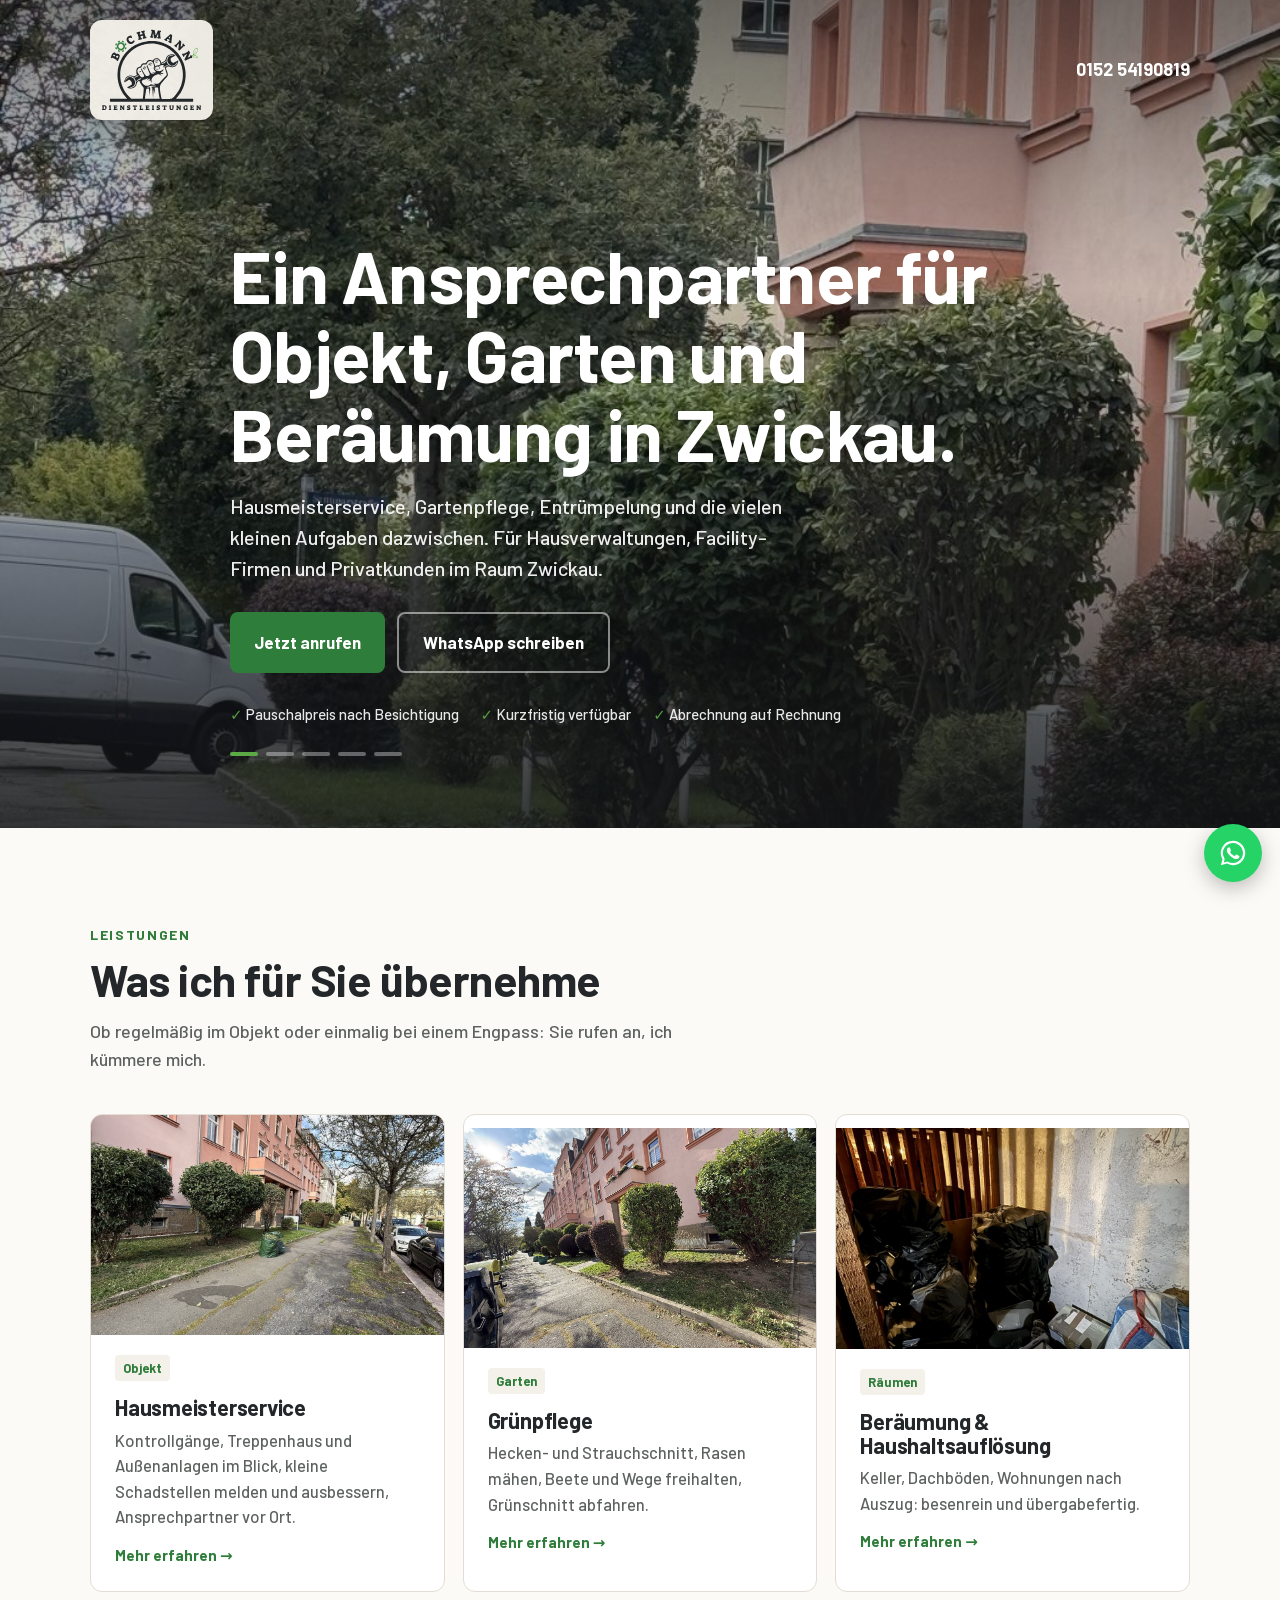
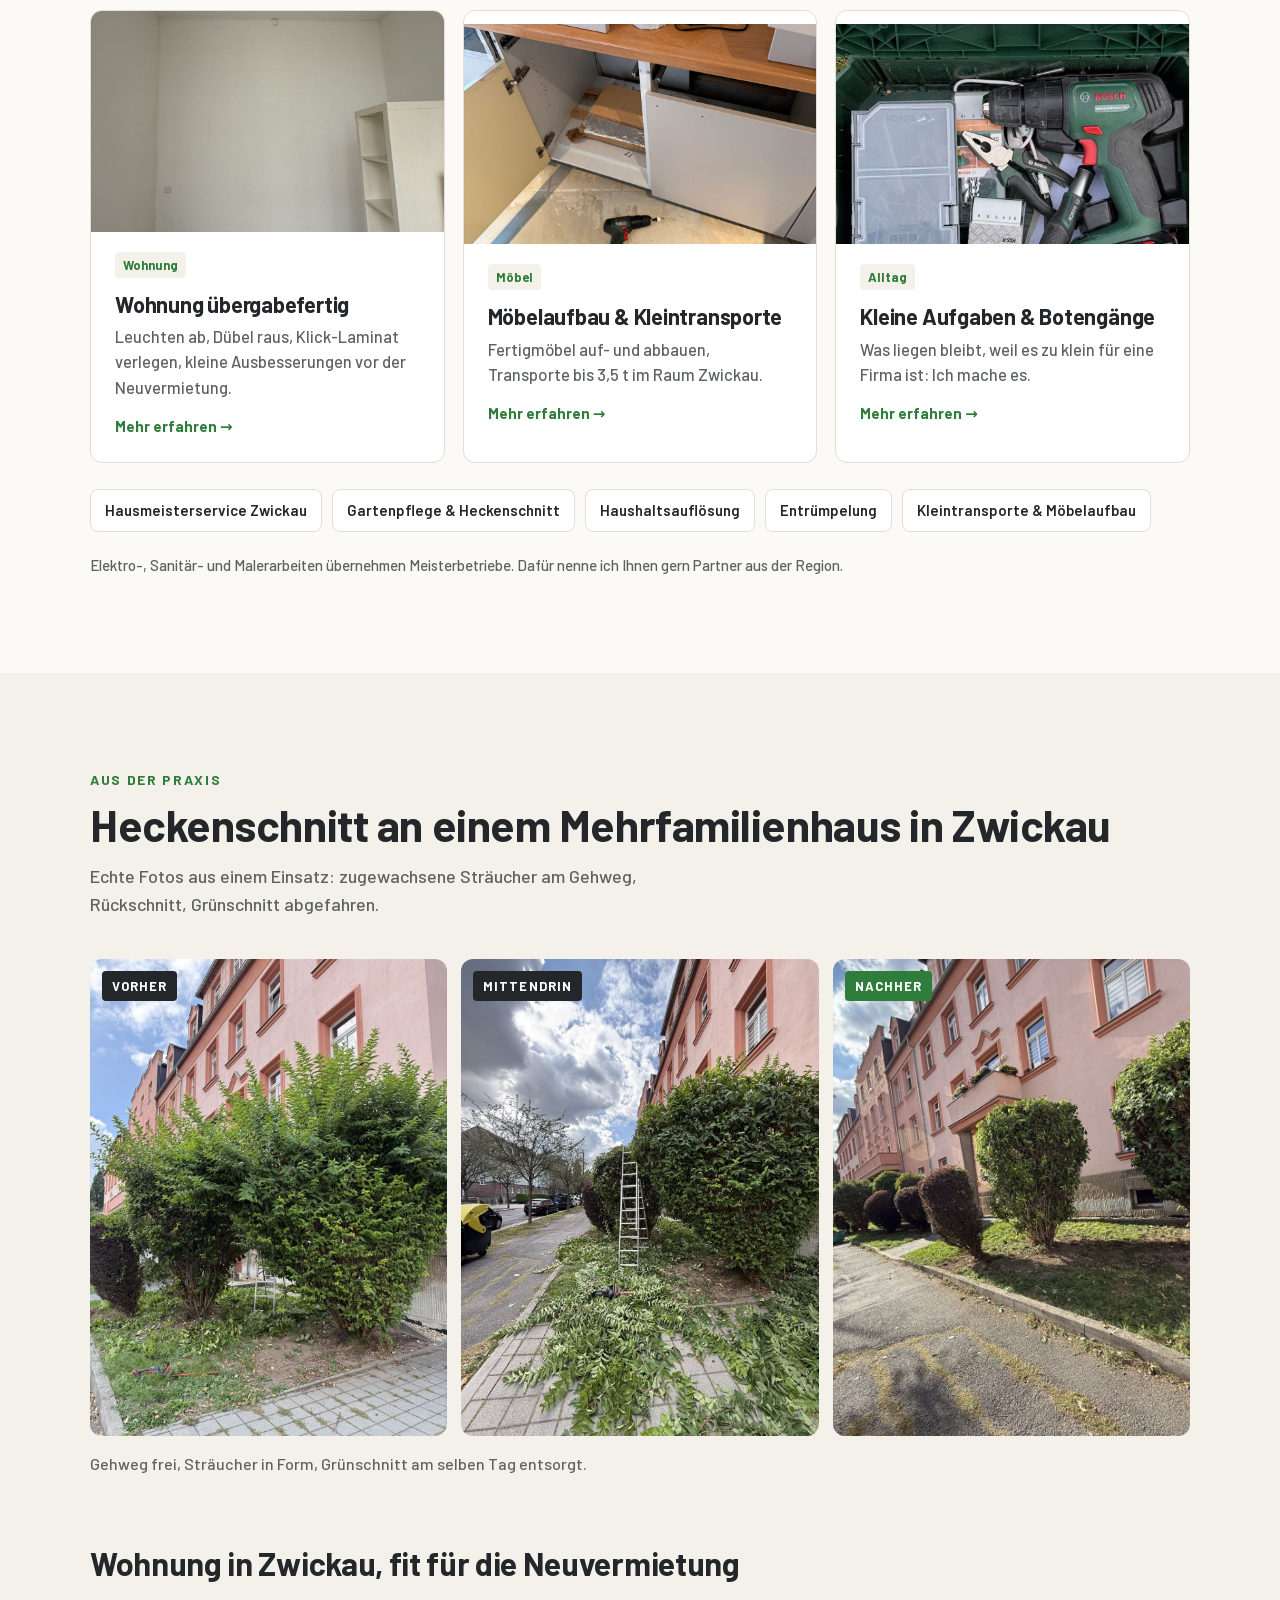
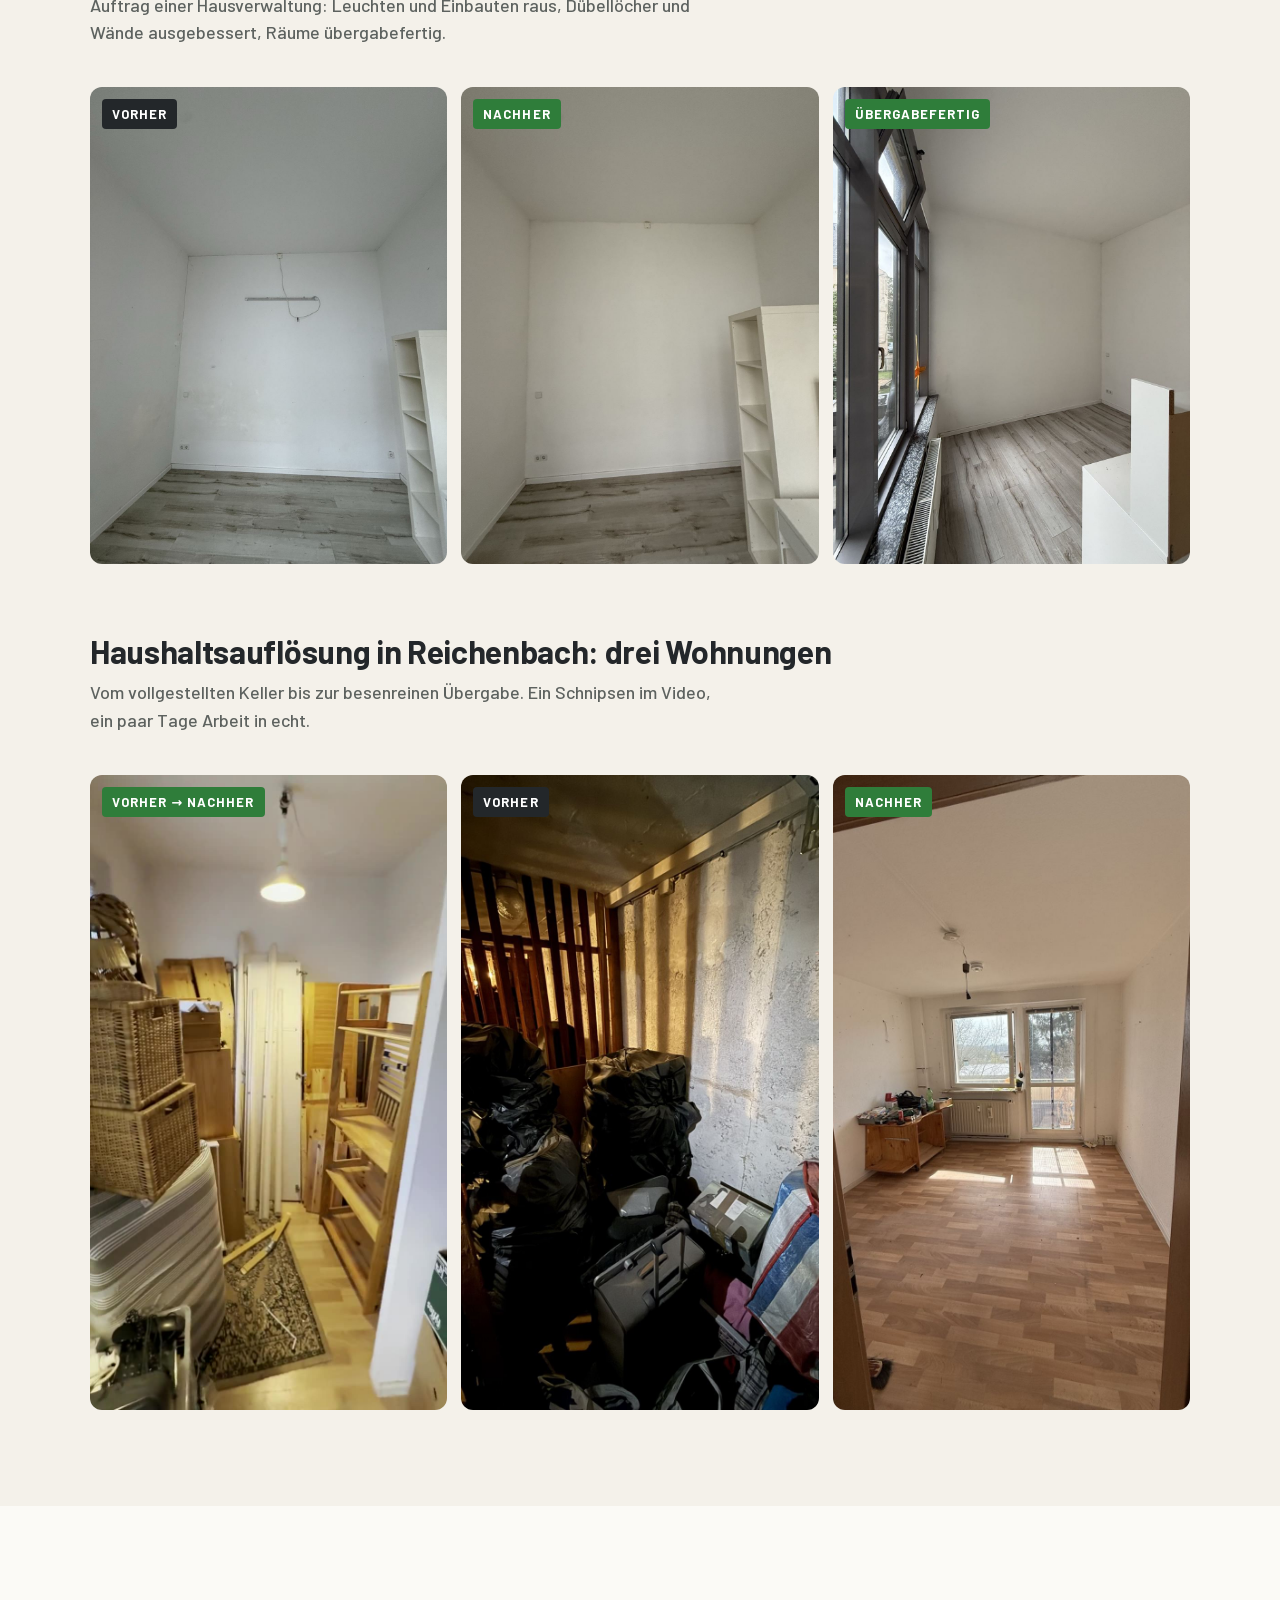
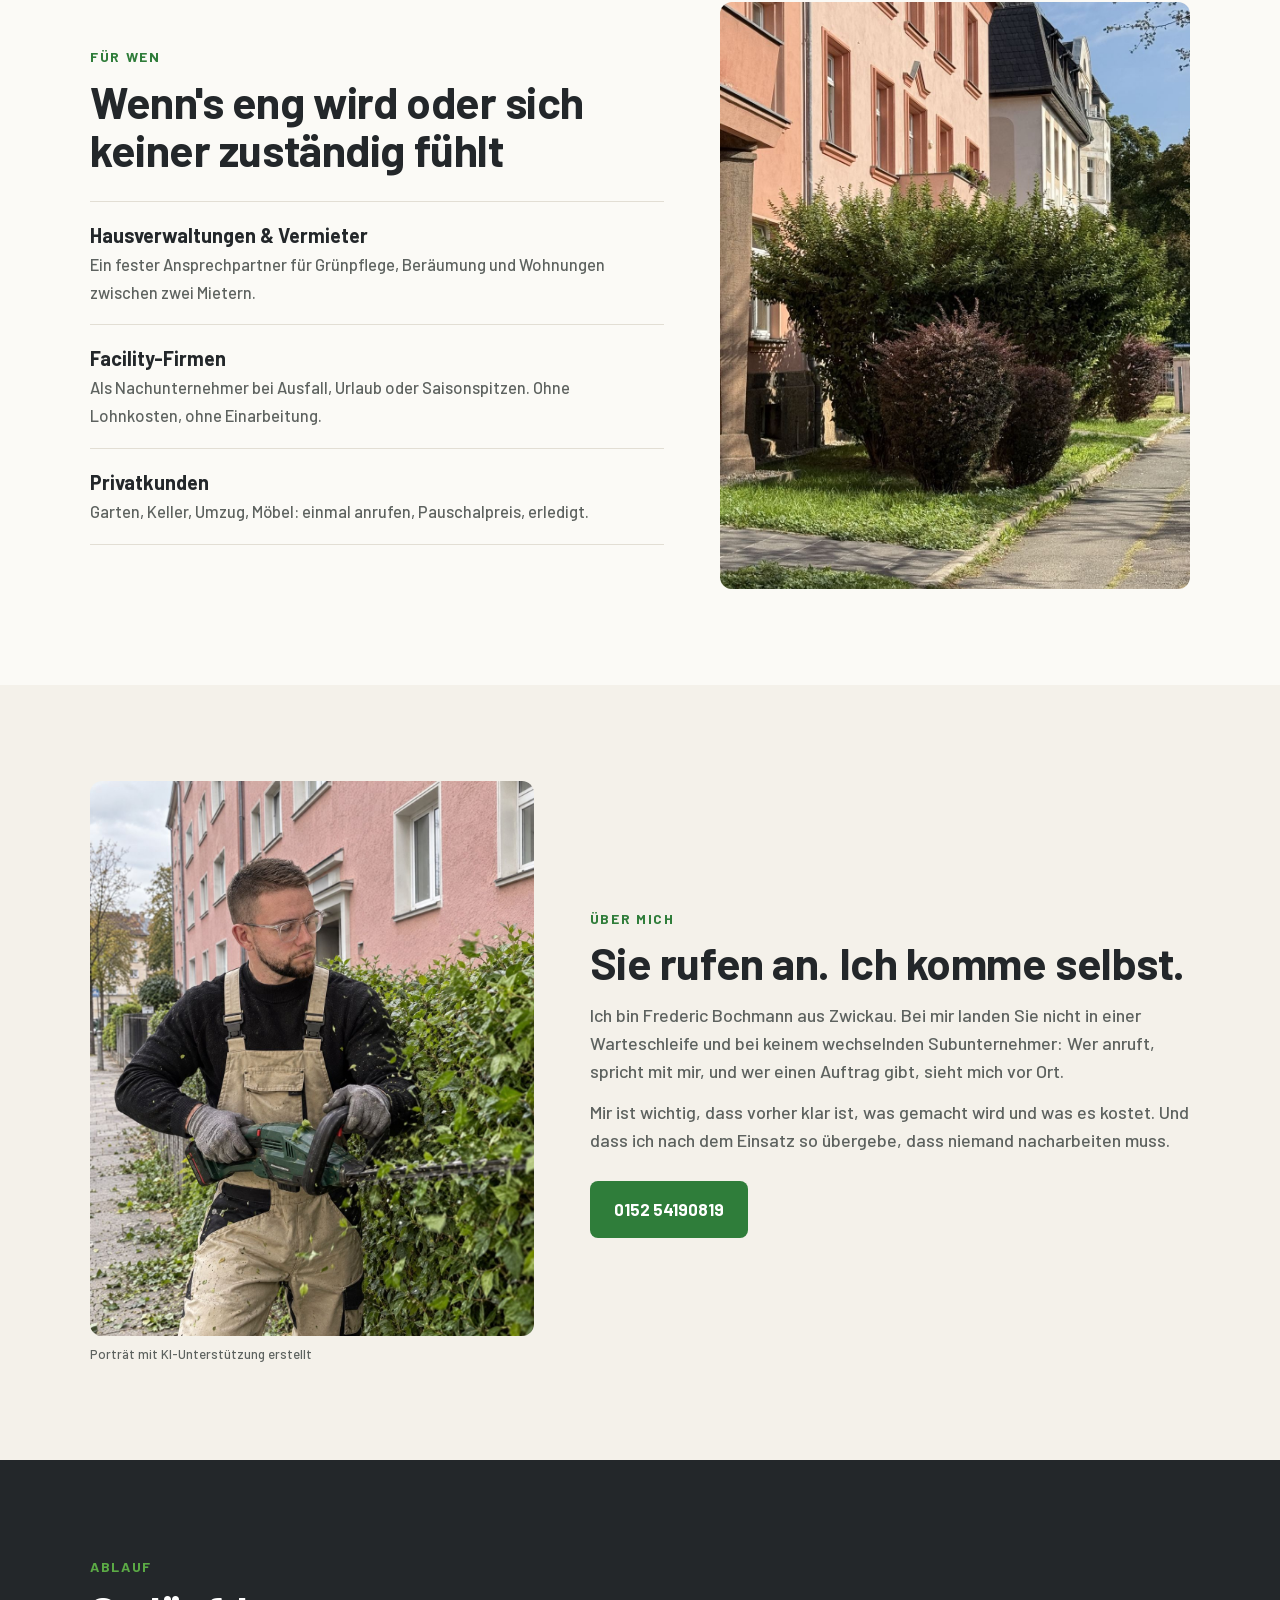
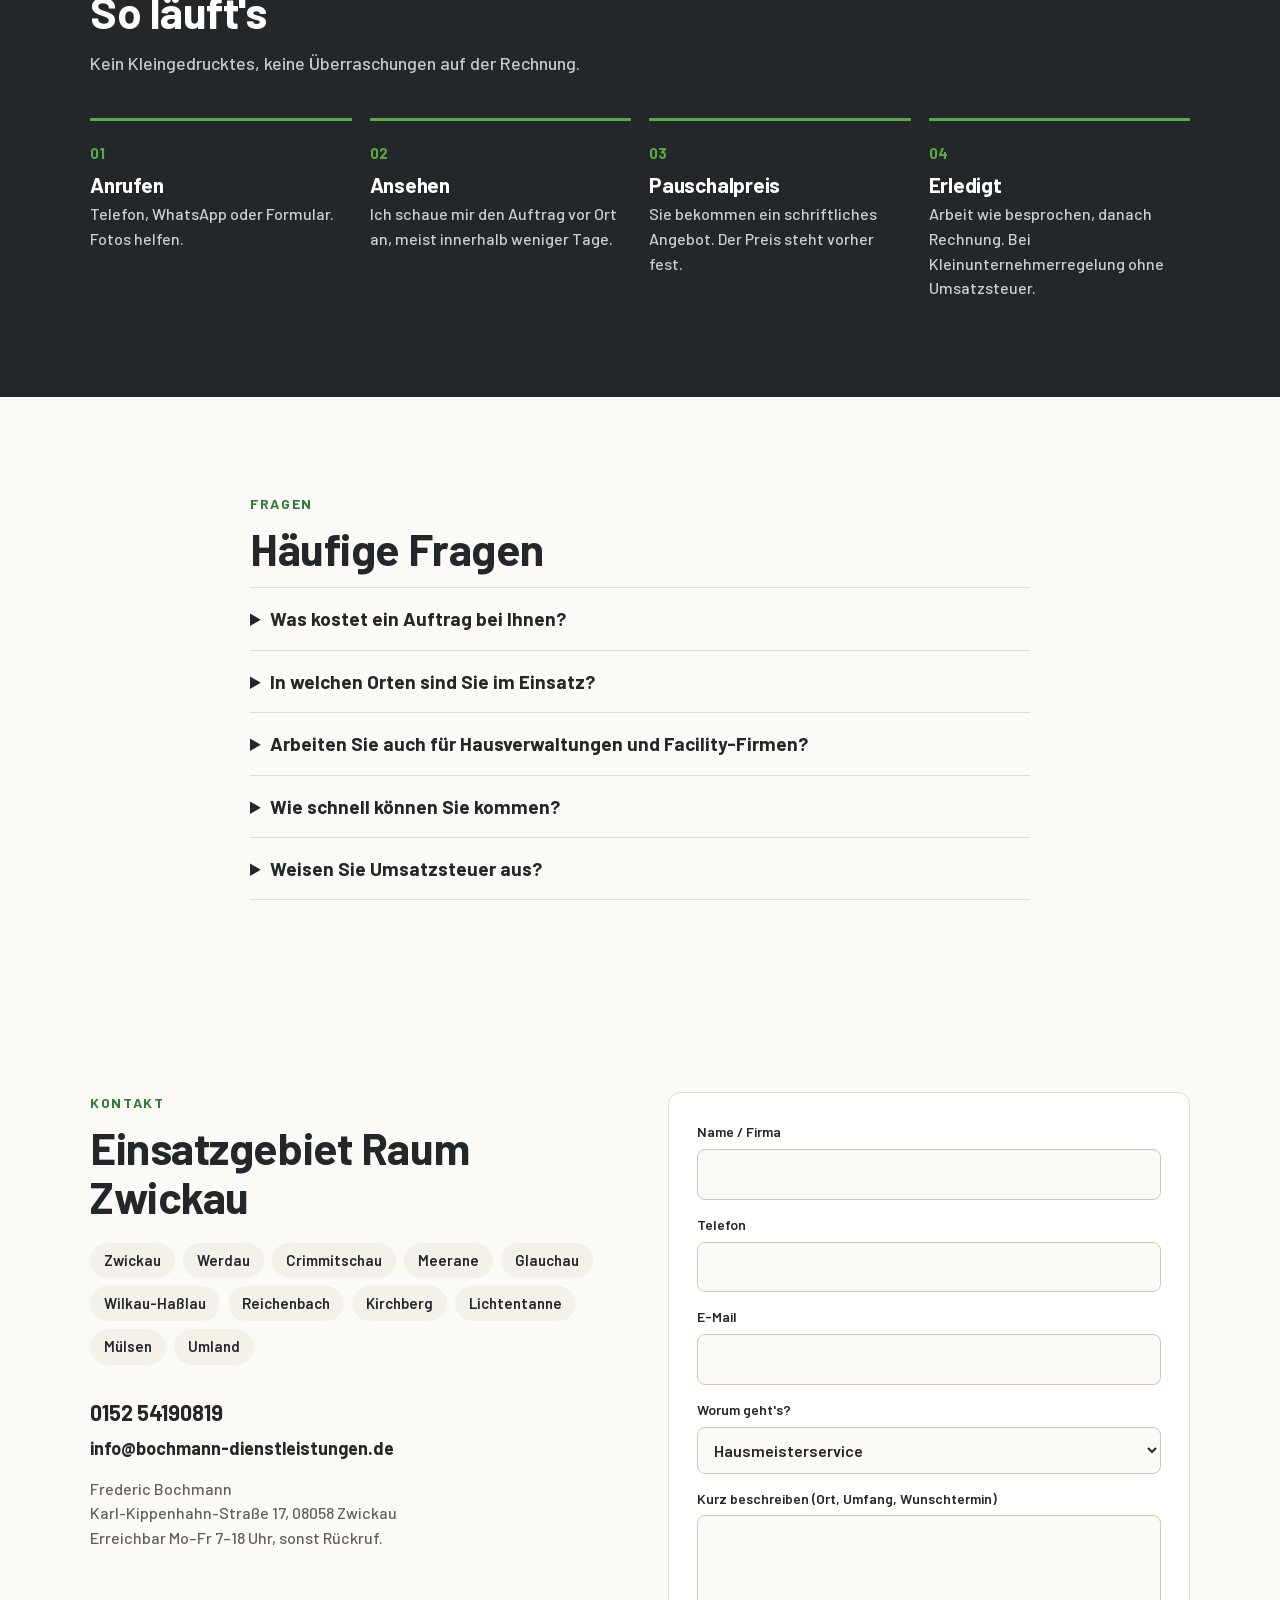
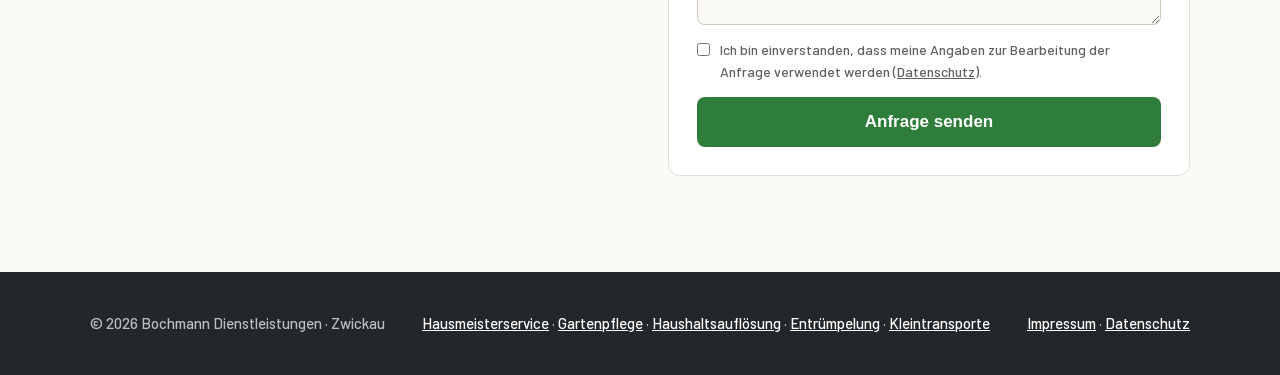
==== commit b76235cf: "SEO: Leistungsseiten, Schema, FAQ, Sitemap, robots, 404, info@-Adresse Co-Authored-By: Claude Opus 5" ====
--- a/index.html
+++ b/index.html
@@ -3,15 +3,24 @@
 <head>
 <meta charset="utf-8">
 <meta name="viewport" content="width=device-width,initial-scale=1">
-<title>Bochmann Dienstleistungen · Hausmeisterservice & Grünpflege Zwickau</title>
-<meta name="description" content="Hausmeisterservice, Grünpflege, Beräumung und Kleinreparaturen im Raum Zwickau. Ein Ansprechpartner für Hausverwaltungen, Facility-Firmen und Privatkunden. Pauschalpreis nach Besichtigung.">
-<meta property="og:title" content="Bochmann Dienstleistungen · Zwickau">
-<meta property="og:description" content="Hausmeisterservice, Grünpflege, Beräumung. Ein Ansprechpartner für viele kleine Aufgaben.">
-<meta property="og:image" content="img/hero.jpg">
+<title>Hausmeisterservice Zwickau · Gartenpflege & Haushaltsauflösung | Bochmann</title>
+<meta name="description" content="Hausmeisterservice, Gartenpflege, Entrümpelung und Haushaltsauflösung in Zwickau und Umgebung. Ein Ansprechpartner für Hausverwaltungen, Vermieter und Privatkunden. Pauschalpreis nach Besichtigung.">
+<link rel="canonical" href="https://www.bochmann-dienstleistungen.de/">
+<meta name="theme-color" content="#23272A">
+<meta name="geo.region" content="DE-SN">
+<meta name="geo.placename" content="Zwickau">
 <meta property="og:type" content="website">
+<meta property="og:locale" content="de_DE">
+<meta property="og:site_name" content="Bochmann Dienstleistungen">
+<meta property="og:title" content="Bochmann Dienstleistungen · Hausmeisterservice & Gartenpflege in Zwickau">
+<meta property="og:description" content="Hausmeisterservice, Gartenpflege, Beräumung. Ein Ansprechpartner für viele kleine Aufgaben im Raum Zwickau.">
+<meta property="og:url" content="https://www.bochmann-dienstleistungen.de/">
+<meta property="og:image" content="https://www.bochmann-dienstleistungen.de/img/hero.jpg">
+<meta name="twitter:card" content="summary_large_image">
 <link rel="icon" type="image/svg+xml" href="img/favicon.svg">
+<link rel="preload" as="image" href="img/hero.jpg" fetchpriority="high">
 <script type="application/ld+json">
-{"@context":"https://schema.org","@type":"HomeAndConstructionBusiness","name":"Bochmann Dienstleistungen","founder":"Frederic Bochmann","telephone":"+49 152 54190819","email":"bochmann-dienstleistungen@gmx.de","address":{"@type":"PostalAddress","streetAddress":"Karl-Kippenhahn-Straße 17","postalCode":"08058","addressLocality":"Zwickau","addressCountry":"DE"},"areaServed":["Zwickau","Werdau","Meerane","Glauchau","Crimmitschau","Wilkau-Haßlau","Reichenbach"],"openingHours":"Mo-Fr 07:00-18:00","image":"img/hero.jpg"}
+{"@context": "https://schema.org", "@graph": [{"@type": "HomeAndConstructionBusiness", "@id": "https://www.bochmann-dienstleistungen.de/#firma", "name": "Bochmann Dienstleistungen", "url": "https://www.bochmann-dienstleistungen.de/", "logo": "https://www.bochmann-dienstleistungen.de/img/logo.svg", "image": ["https://www.bochmann-dienstleistungen.de/img/hero.jpg", "https://www.bochmann-dienstleistungen.de/img/nachher.jpg", "https://www.bochmann-dienstleistungen.de/img/br-nachher.jpg"], "description": "Hausmeisterservice, Gartenpflege, Entrümpelung, Haushaltsauflösung und Kleintransporte in Zwickau und Umgebung.", "founder": {"@type": "Person", "name": "Frederic Bochmann"}, "telephone": "+49 152 54190819", "email": "info@bochmann-dienstleistungen.de", "address": {"@type": "PostalAddress", "streetAddress": "Karl-Kippenhahn-Straße 17", "postalCode": "08058", "addressLocality": "Zwickau", "addressRegion": "Sachsen", "addressCountry": "DE"}, "areaServed": [{"@type": "City", "name": "Zwickau"}, {"@type": "City", "name": "Werdau"}, {"@type": "City", "name": "Crimmitschau"}, {"@type": "City", "name": "Meerane"}, {"@type": "City", "name": "Glauchau"}, {"@type": "City", "name": "Wilkau-Haßlau"}, {"@type": "City", "name": "Reichenbach"}, {"@type": "City", "name": "Kirchberg"}, {"@type": "City", "name": "Lichtentanne"}, {"@type": "City", "name": "Mülsen"}], "openingHoursSpecification": [{"@type": "OpeningHoursSpecification", "dayOfWeek": ["Monday", "Tuesday", "Wednesday", "Thursday", "Friday"], "opens": "07:00", "closes": "18:00"}], "paymentAccepted": "Überweisung auf Rechnung", "hasOfferCatalog": {"@type": "OfferCatalog", "name": "Leistungen", "itemListElement": [{"@type": "Offer", "itemOffered": {"@type": "Service", "name": "Hausmeisterservice", "url": "https://www.bochmann-dienstleistungen.de/hausmeisterservice.html"}}, {"@type": "Offer", "itemOffered": {"@type": "Service", "name": "Gartenpflege und Heckenschnitt", "url": "https://www.bochmann-dienstleistungen.de/gartenpflege.html"}}, {"@type": "Offer", "itemOffered": {"@type": "Service", "name": "Haushaltsauflösung", "url": "https://www.bochmann-dienstleistungen.de/haushaltsaufloesung.html"}}, {"@type": "Offer", "itemOffered": {"@type": "Service", "name": "Entrümpelung", "url": "https://www.bochmann-dienstleistungen.de/entruempelung.html"}}, {"@type": "Offer", "itemOffered": {"@type": "Service", "name": "Kleintransporte und Aufbau von Fertigmöbeln", "url": "https://www.bochmann-dienstleistungen.de/transport-umzug.html"}}, {"@type": "Offer", "itemOffered": {"@type": "Service", "name": "Wohnung übergabefertig machen", "url": "https://www.bochmann-dienstleistungen.de/#leistungen"}}]}}, {"@type": "WebSite", "@id": "https://www.bochmann-dienstleistungen.de/#website", "url": "https://www.bochmann-dienstleistungen.de/", "name": "Bochmann Dienstleistungen", "inLanguage": "de-DE", "publisher": {"@id": "https://www.bochmann-dienstleistungen.de/#firma"}}, {"@type": "FAQPage", "mainEntity": [{"@type": "Question", "name": "Was kostet ein Auftrag bei Ihnen?", "acceptedAnswer": {"@type": "Answer", "text": "Nach einer kurzen Besichtigung oder anhand von Fotos bekommen Sie ein schriftliches Pauschalangebot. Der Preis steht vorher fest, ohne offene Stundenabrechnung."}}, {"@type": "Question", "name": "In welchen Orten sind Sie im Einsatz?", "acceptedAnswer": {"@type": "Answer", "text": "In Zwickau und Umgebung, unter anderem in Werdau, Crimmitschau, Meerane, Glauchau, Wilkau-Haßlau, Reichenbach, Kirchberg und Mülsen."}}, {"@type": "Question", "name": "Arbeiten Sie auch für Hausverwaltungen und Facility-Firmen?", "acceptedAnswer": {"@type": "Answer", "text": "Ja. Hausverwaltungen und Vermieter bekommen einen festen Ansprechpartner, Facility-Firmen können mich als Nachunternehmer bei Ausfall, Urlaub oder Saisonspitzen einsetzen."}}, {"@type": "Question", "name": "Wie schnell können Sie kommen?", "acceptedAnswer": {"@type": "Answer", "text": "Für eine Besichtigung meist innerhalb weniger Tage. Kleinere Aufträge wie ein Heckenschnitt oder eine Kellerentrümpelung sind oft kurzfristig möglich."}}, {"@type": "Question", "name": "Weisen Sie Umsatzsteuer aus?", "acceptedAnswer": {"@type": "Answer", "text": "Nein. Als Kleinunternehmer nach § 19 UStG berechne ich keine Umsatzsteuer, der angebotene Preis ist der Endpreis."}}]}]}
 </script>
 <script>
 try{if(!/impressum|datenschutz/.test(document.referrer)&&!matchMedia('(prefers-reduced-motion: reduce)').matches){document.documentElement.classList.add('intro')}}catch(e){}
@@ -185,27 +194,35 @@
 .dlg-close{position:absolute;top:12px;right:12px;width:40px;height:40px;border-radius:50%;border:0;background:rgba(255,255,255,.92);font-size:22px;cursor:pointer;line-height:1}
 .dlg-close:active{transform:scale(.94)}
 @media (prefers-reduced-motion:reduce){.slides img{transition:opacity .6s ease;transform:none!important}dialog[open]{animation:none}}
+.svc-links{display:flex;flex-wrap:wrap;gap:10px;margin-top:26px}
+.svc-links a{border:1px solid var(--line);background:#fff;border-radius:8px;padding:9px 14px;text-decoration:none;font-weight:600;font-size:15px;transition:border-color .2s}
+.svc-links a:hover{border-color:var(--green-2)}
+.faq{max-width:820px}
+.faq details{border-top:1px solid var(--line);padding:16px 0}
+.faq details:last-child{border-bottom:1px solid var(--line)}
+.faq summary{font-weight:700;cursor:pointer;font-size:19px}
+.faq details p{color:var(--muted);margin-top:8px}
 </style>
 </head>
 <body>
 <div id="intro" aria-hidden="true"><svg xmlns="http://www.w3.org/2000/svg" viewBox="600 100 2460 2000" class="ilogo" aria-hidden="true"><defs><clipPath id="iL"><rect x="600" y="100" width="2198" height="2000"/></clipPath><clipPath id="iR"><rect x="2798" y="100" width="300" height="2000"/></clipPath></defs><g fill="#23272A"><path d="M0 0 C1.3 0.09 2.6 0.18 3.94 0.27 C4.68 0.32 5.41 0.37 6.17 0.42 C16.98 1.22 27.76 2.43 38.53 3.61 C42.29 4.02 46.06 4.42 49.83 4.82 C52.24 5.08 54.65 5.34 57.06 5.61 C57.62 5.67 57.62 5.67 60.45 5.96 C71.8 7.23 71.8 7.23 75.08 9.08 C76.17 11.58 76.73 13.44 77.22 16.06 C77.37 16.77 77.53 17.48 77.68 18.21 C78.17 20.5 78.63 22.79 79.08 25.08 C79.38 26.54 79.69 27.99 80 29.45 C80.99 34.09 81.91 38.74 82.83 43.39 C83.17 45.12 83.52 46.85 83.86 48.58 C86.61 62.48 89.21 76.4 91.77 90.33 C94.34 104.29 97.06 118.2 100.08 132.08 C102.74 131.08 103.89 130.39 105.38 127.92 C105.75 127.02 106.13 126.12 106.52 125.2 C106.95 124.18 107.38 123.16 107.83 122.11 C108.06 121.55 108.06 121.55 109.22 118.74 C109.7 117.59 110.19 116.44 110.69 115.25 C111.99 112.18 113.27 109.1 114.55 106.02 C115.82 102.96 117.11 99.9 118.39 96.85 C120.86 90.99 123.31 85.12 125.75 79.26 C127.64 74.72 129.55 70.19 131.46 65.66 C133.66 60.45 135.85 55.24 138.02 50.03 C142.69 38.85 147.44 27.81 153.08 17.08 C166.2 17.6 179.19 18.7 192.24 20.18 C195.23 20.52 198.23 20.85 201.22 21.18 C203.15 21.39 205.09 21.61 207.02 21.83 C207.9 21.92 208.78 22.02 209.68 22.12 C215.26 22.76 220.62 23.78 226.08 25.08 C227.34 30.46 226.85 35.25 226.33 40.7 C226.25 41.66 226.18 42.61 226.1 43.6 C226.02 44.51 225.93 45.43 225.84 46.37 C225.77 47.2 225.69 48.03 225.62 48.89 C224.97 51.5 224.19 52.46 222.08 54.08 C219.23 54.78 219.23 54.78 216.01 55.2 C210.23 56 210.23 56 208.08 57.08 C207.9 80.67 208.23 104.2 209.14 127.77 C209.3 132.01 209.44 136.24 209.57 140.48 C209.68 143.81 209.81 147.13 209.94 150.46 C210 152.03 210.05 153.59 210.1 155.15 C210.35 163.45 210.71 170.8 215.08 178.08 C215.63 179 216.18 179.92 216.74 180.86 C217.25 181.62 217.75 182.37 218.26 183.14 C223.09 191.12 222.27 196.61 220.16 205.54 C219.08 208.08 219.08 208.08 217.29 209.25 C214.78 210.19 213.29 210.19 210.65 209.9 C209.77 209.8 208.9 209.71 208 209.62 C207.52 209.57 207.52 209.57 205.14 209.29 C204.15 209.18 203.16 209.08 202.14 208.97 C198.93 208.62 195.72 208.26 192.51 207.89 C190.32 207.65 188.13 207.41 185.94 207.17 C181.62 206.7 177.31 206.22 172.99 205.73 C168 205.18 163 204.66 158 204.18 C156.75 204.05 155.49 203.93 154.2 203.8 C151.97 203.58 149.74 203.36 147.51 203.16 C147.02 203.11 147.02 203.11 144.59 202.85 C143.78 202.78 142.97 202.7 142.13 202.62 C139.57 201.95 138.61 201.24 137.08 199.08 C136.69 196.86 136.69 196.86 136.68 194.3 C136.67 193.37 136.67 192.45 136.67 191.5 C136.67 191.02 136.67 191.02 136.7 188.58 C136.69 187.62 136.68 186.65 136.67 185.66 C136.67 184.74 136.67 183.81 136.68 182.86 C136.68 182.02 136.69 181.17 136.69 180.3 C137.17 177.56 137.83 176.7 140.08 175.08 C142.05 174.5 142.05 174.5 144.27 174.2 C145.07 174.08 145.87 173.97 146.69 173.85 C147.52 173.74 148.35 173.63 149.2 173.52 C152.19 173.11 155.11 172.64 158.08 172.08 C159.59 169.05 159.21 165.92 159.19 162.6 C159.19 162.22 159.19 162.22 159.19 160.26 C159.19 157.71 159.18 155.16 159.17 152.6 C159.17 150.83 159.17 149.07 159.17 147.3 C159.17 142.64 159.16 137.98 159.15 133.32 C159.14 128.57 159.13 123.82 159.13 119.06 C159.12 109.74 159.1 100.41 159.08 91.08 C158.42 91.08 157.76 91.08 157.08 91.08 C151.48 104.71 145.94 118.36 140.58 132.08 C135.64 144.72 130.54 157.3 125.39 169.86 C124.08 173.07 122.78 176.3 121.49 179.52 C121.08 180.53 120.68 181.55 120.26 182.59 C119.49 184.49 118.73 186.38 117.98 188.28 C117.64 189.12 117.3 189.96 116.95 190.83 C116.81 191.19 116.81 191.19 116.07 193.03 C114.94 195.37 113.82 197.15 112.08 199.08 C109.98 199.58 109.98 199.58 107.55 199.58 C106.63 199.59 105.72 199.6 104.77 199.61 C104.28 199.6 104.28 199.6 101.79 199.58 C100.78 199.58 99.77 199.58 98.72 199.58 C96.59 199.58 94.45 199.57 92.31 199.55 C89.02 199.52 85.74 199.53 82.46 199.54 C80.38 199.53 78.31 199.52 76.23 199.51 C75.74 199.51 75.74 199.51 73.24 199.52 C72.33 199.51 71.42 199.5 70.48 199.48 C69.68 199.48 68.87 199.47 68.04 199.47 C67.39 199.34 66.75 199.21 66.08 199.08 C64.15 196.19 63.63 194.72 62.96 191.42 C62.87 190.94 62.87 190.94 62.38 188.55 C62.18 187.53 61.97 186.51 61.76 185.45 C61.55 184.39 61.33 183.32 61.11 182.23 C59.99 176.72 58.9 171.21 57.82 165.7 C57.4 163.62 56.99 161.54 56.58 159.45 C56.47 158.93 56.47 158.93 55.95 156.3 C54.42 148.63 52.72 141.01 50.95 133.4 C49.1 125.35 47.49 117.26 45.89 109.16 C44.6 102.66 43.26 96.18 41.83 89.7 C41.66 88.97 41.5 88.23 41.33 87.47 C40.69 84.62 40 81.86 39.08 79.08 C38.42 79.08 37.76 79.08 37.08 79.08 C35.5 87.42 33.94 95.75 32.38 104.09 C31.52 108.72 30.65 113.35 29.77 117.97 C29.21 120.94 28.66 123.91 28.1 126.87 C27.84 128.29 27.57 129.71 27.3 131.12 C23.54 150.78 23.54 150.78 26.83 155.7 C28.79 157.38 30.78 158.45 33.08 159.65 C33.63 159.94 33.63 159.94 36.39 161.39 C37.46 161.9 38.53 162.42 39.63 162.94 C42.08 165.08 42.08 165.08 42.55 168.78 C42.23 173.14 41.27 177.31 40.14 181.52 C39.96 182.24 39.77 182.95 39.59 183.7 C38.23 188.93 38.23 188.93 37.08 190.08 C29.07 190.72 20.96 189.6 13.01 188.77 C11.71 188.63 10.41 188.5 9.07 188.36 C5.07 187.94 1.07 187.51 -2.92 187.08 C-4.17 186.95 -5.42 186.81 -6.71 186.68 C-10.18 186.3 -13.64 185.91 -17.11 185.52 C-18.16 185.4 -19.21 185.29 -20.29 185.17 C-20.77 185.11 -20.77 185.11 -23.22 184.83 C-24.06 184.73 -24.9 184.63 -25.76 184.53 C-27.92 184.08 -27.92 184.08 -30.92 182.08 C-31.69 178.36 -31.57 174.56 -31.61 170.77 C-31.66 169.72 -31.72 168.68 -31.77 167.6 C-31.86 160.07 -31.86 160.07 -29.23 157.3 C-27.17 156 -25.17 155.01 -22.92 154.08 C-19.07 152.42 -19.07 152.42 -17.72 149.22 C-17.35 147.93 -17.01 146.63 -16.67 145.33 C-16.57 144.97 -16.57 144.97 -16.07 143.13 C-15.61 141.43 -15.15 139.74 -14.71 138.04 C-13.82 134.7 -12.91 131.36 -12 128.02 C-8.82 116.27 -5.71 104.52 -3.01 92.65 C-1.62 86.67 -0.02 80.76 1.64 74.85 C2.11 73.17 2.57 71.5 3.04 69.83 C3.96 66.5 4.91 63.19 5.86 59.87 C6.3 58.32 6.73 56.77 7.16 55.22 C7.37 54.52 7.58 53.81 7.79 53.09 C9.17 48.06 9.17 44.21 8.08 39.08 C6.06 37.01 4.43 35.66 2.08 34.08 C0.46 32.95 -1.14 31.81 -2.74 30.64 C-3.51 30.11 -4.27 29.57 -5.07 29.02 C-7.63 26.34 -7.75 24.78 -7.92 21.08 C-7.65 17.8 -7.16 14.58 -6.61 11.33 C-6.48 10.47 -6.35 9.61 -6.21 8.72 C-4.82 0.13 -4.82 0.13 0 0 Z " transform="translate(1829.923095703125,142.920166015625)"/><path d="M0 0 C3.04 8.6 5.74 16.93 7 26 C3.9 28.66 1.24 30.87 -2.38 32.81 C-3.24 33.53 -4.11 34.26 -5 35 C-5.39 40.4 -4.77 44.84 -3.34 50.09 C-3.25 50.43 -3.25 50.43 -2.79 52.14 C-2.18 54.41 -1.56 56.67 -0.94 58.94 C-0.5 60.56 -0.06 62.18 0.38 63.81 C1.09 66.49 1.81 69.16 2.54 71.84 C4.7 79.85 6.81 87.87 8.9 95.9 C9.24 97.19 9.57 98.48 9.91 99.77 C10.08 100.41 10.24 101.05 10.42 101.71 C10.58 102.35 10.75 102.99 10.92 103.65 C11.93 107.5 12.93 111.35 13.93 115.2 C14.88 118.83 15.83 122.46 16.78 126.09 C17.06 127.17 17.34 128.26 17.63 129.37 C21.74 145.02 21.74 145.02 24.98 147.55 C25.34 147.68 25.34 147.68 27.19 148.31 C27.98 148.61 28.77 148.9 29.58 149.2 C29.98 149.33 29.98 149.33 32 150 C39.81 152.71 39.81 152.71 42 156 C44.02 163.28 45.45 170.44 45 178 C38.77 180.47 32.51 182.31 26.03 184 C24.99 184.27 23.95 184.55 22.87 184.83 C19.56 185.7 16.25 186.57 12.94 187.44 C10.74 188.02 8.54 188.59 6.35 189.17 C3.15 190.02 -0.05 190.86 -3.25 191.7 C-7.75 192.88 -12.25 194.06 -16.73 195.29 C-17.07 195.39 -17.07 195.39 -18.82 195.87 C-20.59 196.35 -22.35 196.84 -24.11 197.33 C-27.88 198.2 -31.15 198.31 -35 198 C-37.56 193.25 -39.24 188.53 -40.75 183.38 C-40.98 182.62 -41.22 181.87 -41.46 181.1 C-43.37 174.64 -43.37 174.64 -42 171 C-39.6 169.18 -39.6 169.18 -36.62 167.44 C-29.34 163.12 -29.34 163.12 -28 161 C-28.11 158.48 -28.44 156.44 -29 154 C-29.21 153.1 -29.41 152.19 -29.62 151.26 C-30.37 148.13 -31.15 145 -31.94 141.88 C-32.2 140.8 -32.47 139.73 -32.74 138.63 C-33 137.59 -33.26 136.56 -33.53 135.49 C-33.76 134.56 -34 133.62 -34.24 132.66 C-34.49 131.78 -34.74 130.9 -35 130 C-35.26 129.08 -35.51 128.16 -35.78 127.22 C-37 125 -37 125 -39.14 124.09 C-42.85 123.97 -46.21 124.67 -49.8 125.51 C-50.55 125.68 -51.31 125.85 -52.09 126.03 C-54.5 126.57 -56.9 127.13 -59.31 127.69 C-60.89 128.04 -62.46 128.4 -64.04 128.76 C-71.75 130.5 -79.43 132.32 -87.11 134.21 C-87.79 134.37 -88.47 134.54 -89.17 134.71 C-93.88 135.88 -93.88 135.88 -95 137 C-95.69 144 -93.54 150.43 -91.69 157.12 C-91.53 157.71 -91.53 157.71 -90.75 160.66 C-87.98 170.86 -87.98 170.86 -85 175 C-82.47 176.12 -80.25 176.95 -77.62 177.69 C-65.42 181.37 -65.42 181.37 -63 185 C-61.06 191.59 -59.52 198.11 -60 205 C-65.29 207.43 -70.5 209.05 -76.14 210.45 C-77.01 210.67 -77.89 210.9 -78.78 211.12 C-81.6 211.84 -84.43 212.54 -87.25 213.25 C-90.16 213.98 -93.08 214.72 -95.99 215.46 C-97.93 215.95 -99.86 216.43 -101.8 216.92 C-107.43 218.34 -113.05 219.79 -118.66 221.28 C-119.9 221.61 -121.14 221.93 -122.42 222.27 C-124.66 222.87 -126.9 223.46 -129.14 224.07 C-130.12 224.33 -131.11 224.59 -132.12 224.86 C-132.95 225.08 -133.78 225.3 -134.64 225.53 C-137.15 226.03 -139.45 226.08 -142 226 C-144.34 220.48 -146.45 214.89 -148.31 209.19 C-148.66 208.13 -149.01 207.07 -149.36 205.98 C-150.04 202.8 -150.13 201.04 -149 198 C-147.26 196.49 -147.26 196.49 -145.12 195.31 C-144.43 194.92 -143.73 194.52 -143.01 194.11 C-142.35 193.75 -141.68 193.38 -141 193 C-138 191 -138 191 -137.25 188.68 C-136.98 185.83 -137.26 183.87 -137.98 181.11 C-138.23 180.11 -138.48 179.12 -138.74 178.09 C-139.03 176.99 -139.32 175.89 -139.62 174.75 C-139.78 174.16 -139.78 174.16 -140.55 171.17 C-141.68 166.77 -142.84 162.39 -144 158 C-144.51 156.09 -145.01 154.17 -145.52 152.26 C-147.74 143.85 -149.96 135.43 -152.2 127.03 C-152.47 126.03 -152.74 125.02 -153.01 123.99 C-153.55 121.99 -154.08 120 -154.61 118 C-155.99 112.87 -157.33 107.73 -158.63 102.58 C-158.9 101.54 -159.16 100.49 -159.44 99.42 C-159.94 97.44 -160.44 95.46 -160.93 93.47 C-164.02 81.37 -164.02 81.37 -168.02 78.61 C-168.75 78.33 -169.49 78.04 -170.25 77.75 C-170.65 77.59 -170.65 77.59 -172.65 76.8 C-174.71 76.1 -176.76 75.52 -178.88 75 C-182.55 73.82 -183.09 73.27 -185 70 C-185.92 67.23 -186.56 64.41 -187.19 61.56 C-187.28 61.19 -187.28 61.19 -187.72 59.29 C-188.6 55.46 -189.23 51.95 -189 48 C-182.12 45.24 -175.11 43.32 -167.94 41.44 C-166.66 41.1 -165.39 40.76 -164.07 40.42 C-160.51 39.48 -156.94 38.55 -153.37 37.62 C-150.87 36.97 -148.37 36.31 -145.87 35.65 C-141.43 34.49 -137 33.33 -132.56 32.18 C-130.82 31.73 -129.08 31.27 -127.33 30.82 C-124.88 30.17 -122.42 29.54 -119.96 28.91 C-119.23 28.71 -118.5 28.52 -117.75 28.32 C-114.12 27.39 -110.75 26.57 -107 27 C-103.87 30.13 -103.17 34.14 -101.88 38.31 C-101.6 39.17 -101.32 40.02 -101.04 40.9 C-100.77 41.74 -100.51 42.57 -100.24 43.43 C-100 44.18 -99.76 44.94 -99.52 45.72 C-98.94 48.25 -98.81 50.42 -99 53 C-100.54 54.66 -100.54 54.66 -102.62 56.06 C-103.35 56.56 -104.08 57.06 -104.82 57.58 C-105.54 58.05 -106.26 58.52 -107 59 C-107.6 59.41 -108.21 59.81 -108.83 60.23 C-110.22 61.16 -111.61 62.08 -113 63 C-114 64 -114 64 -114.27 66.73 C-114.18 72.74 -112.22 78.5 -110.62 84.25 C-110.31 85.43 -109.99 86.62 -109.66 87.84 C-107.27 96.6 -107.27 96.6 -105 100 C-98.6 99.38 -92.69 97.97 -86.52 96.2 C-85.54 95.92 -84.56 95.64 -83.55 95.36 C-81.5 94.77 -79.44 94.18 -77.39 93.59 C-74.25 92.69 -71.1 91.81 -67.96 90.92 C-65.96 90.35 -63.95 89.78 -61.95 89.2 C-61.01 88.94 -60.08 88.68 -59.11 88.41 C-50.6 85.91 -50.6 85.91 -48 82 C-48.3 79.04 -48.75 76.69 -49.56 73.88 C-49.66 73.5 -49.66 73.5 -50.17 71.58 C-50.58 70.07 -51 68.56 -51.42 67.06 C-51.91 65.33 -52.35 63.58 -52.77 61.84 C-54.15 56.47 -55.58 53.63 -60 50 C-62.64 48.86 -65.34 48.14 -68.12 47.44 C-75.33 45.6 -75.33 45.6 -77.89 43.31 C-79.4 40.16 -80.08 36.97 -80.69 33.56 C-80.82 32.91 -80.95 32.25 -81.08 31.58 C-82.53 23.95 -82.53 23.95 -82 21 C-78.55 18.56 -75.21 17.31 -71.15 16.2 C-70 15.89 -68.85 15.57 -67.67 15.25 C-67.05 15.08 -67.05 15.08 -63.94 14.25 C-62.65 13.9 -61.36 13.55 -60.06 13.2 C-48.81 10.16 -37.51 7.33 -26.19 4.55 C-22.47 3.63 -18.77 2.68 -15.09 1.64 C-14.39 1.44 -13.69 1.25 -12.97 1.05 C-11.24 0.55 -9.51 0.04 -7.79 -0.47 C-4.83 -1.03 -2.88 -0.81 0 0 Z " transform="translate(1663,160)"/><path d="M0 0 C0.72 0.3 1.43 0.6 2.17 0.9 C2.93 1.21 3.69 1.52 4.48 1.83 C6.88 2.8 9.27 3.79 11.67 4.78 C13.31 5.44 14.94 6.1 16.58 6.76 C18.13 7.39 19.68 8.02 21.23 8.65 C21.96 8.95 22.7 9.25 23.45 9.56 C28.55 11.66 28.55 11.66 29.67 12.78 C29.96 20.26 29.16 27.54 28.31 34.97 C28.1 36.93 27.88 38.89 27.66 40.85 C27.43 42.92 27.2 44.99 26.96 47.07 C26.23 53.58 25.51 60.09 24.79 66.6 C24.54 68.8 24.3 71 24.06 73.19 C22.53 86.94 21.09 100.7 19.68 114.46 C18.67 124.37 17.63 134.27 16.47 144.17 C16.38 144.99 16.28 145.82 16.19 146.67 C15.75 150.45 15.3 154.24 14.84 158.02 C12.1 181.04 12.1 181.04 14.67 189.78 C15.66 196.86 13.43 200.51 9.49 206.36 C7.99 208.36 6.5 210.08 4.67 211.78 C-0.24 210.29 -4.64 208.25 -9.19 205.93 C-9.94 205.55 -10.69 205.17 -11.47 204.78 C-13.86 203.58 -16.25 202.36 -18.64 201.15 C-21.76 199.57 -24.88 198 -28.01 196.43 C-28.78 196.04 -29.55 195.65 -30.34 195.25 C-36.44 192.19 -42.6 189.25 -48.8 186.38 C-61.62 180.43 -61.62 180.43 -63.22 176.71 C-63.39 172.24 -61.7 168.68 -60.02 164.59 C-59.7 163.77 -59.37 162.95 -59.04 162.11 C-56.62 156.07 -56.62 156.07 -54.33 153.78 C-52.48 153.8 -52.48 153.8 -50.27 154.15 C-45.63 154.78 -41.01 155.13 -36.33 154.78 C-34.13 152.58 -34.22 148.19 -33.71 145.15 C-33.56 144.36 -33.41 143.56 -33.26 142.74 C-32.43 137.89 -31.83 133.56 -33.33 128.78 C-35.55 127.12 -37.2 126.2 -39.71 125.15 C-41.15 124.5 -42.59 123.84 -44.04 123.18 C-44.86 122.81 -45.68 122.44 -46.53 122.07 C-49.77 120.57 -52.96 118.98 -56.15 117.38 C-57.96 116.48 -59.77 115.58 -61.59 114.68 C-63.37 113.79 -65.15 112.89 -66.92 111.99 C-68.04 111.45 -69.15 110.9 -70.3 110.34 C-71.3 109.85 -72.29 109.35 -73.31 108.84 C-76.88 107.58 -79.57 107.43 -83.33 107.78 C-85.23 108.78 -85.23 108.78 -86.64 110.19 C-87.16 110.71 -87.68 111.22 -88.21 111.75 C-88.72 112.3 -89.24 112.84 -89.77 113.4 C-90.31 113.92 -90.85 114.45 -91.41 114.98 C-93.9 117.54 -95.25 119.35 -95.91 122.9 C-95.21 126.4 -94.08 127.76 -91.58 130.28 C-90.86 131.05 -90.13 131.82 -89.39 132.61 C-88.71 133.33 -88.03 134.04 -87.33 134.78 C-85.54 136.81 -84.54 138.3 -83.33 140.78 C-84.48 145.56 -86.78 149.49 -89.39 153.59 C-89.76 154.17 -90.12 154.76 -90.5 155.36 C-93.15 159.6 -93.15 159.6 -94.33 160.78 C-99.1 161.18 -102.08 160.27 -106.32 158.13 C-107.48 157.55 -108.63 156.98 -109.83 156.38 C-111.07 155.74 -112.32 155.11 -113.57 154.47 C-114.86 153.82 -116.15 153.17 -117.44 152.53 C-120.82 150.83 -124.2 149.11 -127.57 147.39 C-130.33 145.99 -133.1 144.6 -135.87 143.2 C-139.17 141.55 -142.46 139.88 -145.76 138.22 C-146.39 137.9 -147.02 137.58 -147.67 137.25 C-149.44 136.36 -151.21 135.45 -152.99 134.55 C-154 134.04 -155.01 133.53 -156.05 133 C-158.33 131.78 -158.33 131.78 -159.33 130.78 C-158.89 125.61 -157.58 121.29 -155.58 116.53 C-155.09 115.33 -154.6 114.13 -154.1 112.89 C-152.17 109.49 -150.85 108.36 -147.33 106.78 C-146.81 106.67 -146.81 106.67 -144.21 106.15 C-135.55 103.88 -128.27 94.88 -121.83 89 C-119.37 86.82 -116.84 84.76 -114.27 82.72 C-108.42 78 -103.01 72.85 -97.61 67.63 C-93.38 63.57 -89.01 59.88 -84.34 56.33 C-81.93 54.47 -79.69 52.48 -77.46 50.4 C-74.06 47.3 -70.6 44.34 -67.02 41.47 C-62.2 37.57 -57.68 33.45 -53.17 29.22 C-48.98 25.32 -44.62 21.71 -40.15 18.13 C-36.89 15.41 -33.8 12.55 -30.71 9.65 C-29.08 8.15 -27.45 6.65 -25.82 5.15 C-24.48 3.91 -23.15 2.67 -21.82 1.42 C-21.08 0.78 -20.34 0.13 -19.58 -0.53 C-18.97 -1.09 -18.35 -1.64 -17.72 -2.21 C-12.1 -4.59 -5.41 -2.15 0 0 Z M-23.33 47.78 C-25.7 49.87 -25.7 49.87 -28.33 52.78 C-29.81 54.15 -31.29 55.52 -32.78 56.88 C-37.95 61.58 -43.07 66.35 -48.08 71.22 C-48.59 71.7 -49.11 72.18 -49.64 72.68 C-52.57 75.57 -54 77.63 -54.33 81.78 C-48.94 85.63 -43.32 89.02 -37.52 92.22 C-36.87 92.58 -36.23 92.95 -35.56 93.32 C-30.9 95.84 -30.9 95.84 -27.88 95.5 C-27.37 95.26 -26.86 95.02 -26.33 94.78 C-24.37 88.23 -23.16 81.67 -22.04 74.93 C-21.71 72.91 -21.36 70.9 -21.01 68.89 C-19.87 62.09 -19.04 55.67 -19.33 48.78 C-21.18 48.15 -21.18 48.15 -23.33 47.78 Z " transform="translate(2293.330322265625,253.22216796875)"/><path d="M0 0 C4.78 9.19 9.19 18.5 13.31 28 C13.52 28.48 13.52 28.48 14.59 30.93 C15.74 33.61 16.88 36.3 18 39 C18.33 39.77 18.66 40.53 18.99 41.32 C20.49 45 21.33 47.23 20 51 C17.92 53.3 15.45 55.11 13 57 C11.99 57.78 10.98 58.57 9.94 59.38 C6.52 61.27 4.86 61.29 1 61 C-1.65 60.08 -1.65 60.08 -4.3 58.81 C-5.28 58.36 -6.26 57.91 -7.26 57.45 C-9.29 56.49 -11.31 55.52 -13.33 54.55 C-20.44 51.29 -25.87 49.89 -33.57 51.56 C-40.66 54.51 -47.02 58.5 -53.31 62.84 C-54.9 63.93 -56.51 64.99 -58.12 66.05 C-59.03 66.69 -59.94 67.34 -60.88 68 C-61.68 68.56 -62.48 69.11 -63.3 69.69 C-65.96 73.3 -65.54 76.67 -65 81 C-64.39 83.94 -63.5 86.73 -62.5 89.56 C-62.23 90.33 -61.97 91.11 -61.69 91.9 C-53.59 114.59 -39.6 139.35 -17.75 151 C-8.75 155.13 1.67 155.15 11 152 C19.45 148.37 27.07 144.11 34 138 C34.92 137.2 35.84 136.4 36.79 135.57 C43.49 129.64 49.61 123.28 55.6 116.65 C57.03 115.07 58.49 113.51 60 112 C65.07 111.82 67.54 113.12 71.37 116.42 C72.88 117.85 74.39 119.29 75.88 120.75 C76.65 121.47 77.42 122.18 78.21 122.92 C84.59 129.03 84.59 129.03 85 134 C74.62 159.94 47.47 184.62 22.39 195.83 C1.63 204.62 -19.55 207.14 -40.94 198.9 C-68.75 187.31 -90.05 160.49 -101.53 133.25 C-106.57 120.8 -109.19 108.98 -109.12 95.56 C-109.13 94.77 -109.13 93.97 -109.14 93.15 C-109.12 84.15 -108.22 76.45 -104.81 68.06 C-104.5 67.28 -104.18 66.49 -103.86 65.68 C-95.56 45.43 -80.92 30.58 -62 20 C-60.84 19.33 -59.67 18.65 -58.51 17.98 C-43.93 9.69 -28.3 4.68 -12 1 C-11.36 0.8 -10.72 0.6 -10.06 0.4 C-6.71 -0.25 -3.4 -0.06 0 0 Z " transform="translate(1344,279)"/><path d="M0 0 C2.53 1.94 4.65 4.23 6.81 6.56 C8.07 7.87 9.33 9.17 10.59 10.48 C11.18 11.1 11.78 11.72 12.39 12.36 C14.16 14.16 16 15.82 17.94 17.44 C22.02 21 26.05 24.6 30 28.31 C30.68 28.92 31.37 29.52 32.07 30.14 C32.71 30.75 33.35 31.36 34 31.99 C34.58 32.52 35.16 33.05 35.75 33.6 C39.38 40.57 36.57 50.97 35.64 58.45 C35.5 59.64 35.36 60.83 35.21 62.06 C34.91 64.61 34.6 67.17 34.29 69.72 C33.48 76.44 32.68 83.17 31.89 89.89 C31.85 90.23 31.85 90.23 31.64 91.94 C29.79 107.58 28.13 123.23 26.51 138.89 C26.41 139.82 26.32 140.74 26.22 141.69 C26.04 143.39 25.87 145.1 25.7 146.8 C25.3 150.59 24.79 154.28 24 158 C23.94 159.6 23.91 161.21 23.94 162.81 C23.95 163.6 23.96 164.39 23.96 165.21 C23.98 165.8 23.99 166.39 24 167 C28.43 165.63 30.34 163.78 33.12 160.12 C36.44 155.91 39.84 151.91 43.5 148 C47.83 143.35 51.89 138.56 55.86 133.59 C57.95 131.06 60.17 128.7 62.44 126.31 C65.8 122.48 68.08 119.23 68 114 C67.46 110.54 66.87 107.13 66.08 103.72 C65.2 99.82 64.57 96.79 66 93 C67.93 90.65 67.93 90.65 70.31 88.38 C70.7 88 70.7 88 72.68 86.09 C73.44 85.4 74.21 84.71 75 84 C75.65 83.39 76.31 82.79 76.98 82.16 C79 81 79 81 81.33 81.17 C84.67 82.21 86.23 83.71 88.71 86.17 C89.62 87.05 90.52 87.93 91.45 88.85 C92.43 89.82 93.4 90.79 94.37 91.77 C95.37 92.76 96.38 93.76 97.38 94.75 C99.48 96.84 101.57 98.93 103.66 101.03 C106.33 103.72 109.03 106.38 111.74 109.04 C113.82 111.09 115.88 113.15 117.94 115.22 C118.93 116.21 119.93 117.19 120.92 118.17 C122.32 119.54 123.69 120.93 125.06 122.32 C125.46 122.71 125.46 122.71 127.45 124.7 C129 127 129 127 128.83 129.67 C127.34 133.85 124.26 136.59 121.25 139.75 C120.63 140.43 120.01 141.12 119.37 141.82 C118.76 142.48 118.15 143.13 117.52 143.8 C117.24 144.09 117.24 144.09 115.84 145.59 C113.54 147.36 111.88 147.76 109 148 C108.43 147.75 108.43 147.75 105.56 146.5 C101.53 144.8 100.14 144.86 96 146 C93.72 147.68 93.72 147.68 91.53 149.91 C90.69 150.75 89.85 151.59 88.99 152.46 C88.08 153.39 87.18 154.32 86.25 155.28 C85.28 156.26 84.3 157.25 83.33 158.23 C81.23 160.34 79.14 162.47 77.06 164.59 C73.77 167.96 70.45 171.31 67.14 174.65 C58.9 182.96 50.69 191.3 42.49 199.63 C36.11 206.11 29.72 212.59 23.32 219.04 C20.02 222.37 16.74 225.7 13.47 229.05 C11.43 231.13 9.38 233.2 7.32 235.27 C5.92 236.68 4.54 238.11 3.15 239.54 C-3.75 246.43 -3.75 246.43 -7.94 247.13 C-11.34 246.99 -13.38 246.35 -16.39 244.8 C-17.35 244.31 -18.3 243.82 -19.29 243.32 C-20.27 242.8 -21.24 242.29 -22.25 241.75 C-22.75 241.5 -22.75 241.5 -25.26 240.22 C-34.44 235.48 -34.44 235.48 -36 233 C-35.97 230.16 -35.76 227.62 -35.38 224.83 C-35.28 224 -35.18 223.17 -35.07 222.31 C-34.73 219.54 -34.36 216.77 -34 214 C-33.76 212.06 -33.52 210.11 -33.28 208.17 C-32.38 200.95 -31.46 193.73 -30.53 186.52 C-29.17 175.96 -27.85 165.46 -27.2 154.84 C-26.92 150.85 -26.37 146.94 -25.75 143 C-24.31 133.3 -22.96 123.59 -21.66 113.87 C-21.43 112.18 -21.2 110.49 -20.97 108.8 C-19.78 100.15 -18.67 91.75 -19 83 C-23.35 83.83 -25.36 86.14 -28.19 89.38 C-28.43 89.64 -28.43 89.64 -29.65 91.01 C-33.49 95.32 -37.13 99.79 -40.75 104.29 C-43.09 107.11 -45.52 109.81 -48 112.5 C-52.13 117 -56.07 121.6 -59.88 126.38 C-61.25 128.07 -62.66 129.74 -64.12 131.38 C-67.26 135.01 -69.43 137.65 -69.56 142.56 C-69.27 146.09 -68.53 149.43 -67.44 152.79 C-65.81 161.01 -65.81 161.01 -68.05 164.75 C-69.51 166.44 -71.04 167.94 -72.69 169.44 C-73.22 169.97 -73.75 170.49 -74.29 171.04 C-77.4 174.01 -79.65 175.93 -84 176 C-86.18 174.46 -87.84 173.03 -89.7 171.15 C-90.25 170.62 -90.8 170.08 -91.37 169.53 C-92.6 168.34 -93.82 167.15 -95.03 165.95 C-97.09 163.91 -99.17 161.9 -101.26 159.9 C-105.05 156.24 -108.81 152.55 -112.56 148.84 C-114.12 147.3 -115.69 145.77 -117.26 144.24 C-119.56 142.01 -121.84 139.76 -124.12 137.5 C-124.83 136.82 -125.53 136.14 -126.26 135.44 C-131 130.69 -131 130.69 -131.01 127.15 C-129.9 124.79 -128.73 123.16 -126.94 121.25 C-124.86 119.03 -122.88 116.84 -121 114.45 C-119.11 112.08 -117.32 109.95 -115 108 C-110.82 107.72 -108.94 108.4 -105.44 110.62 C-103 112 -103 112 -100.32 112.03 C-95.49 110.53 -92.86 107.54 -89.37 103.97 C-88.64 103.24 -87.9 102.5 -87.13 101.75 C-84.7 99.32 -82.28 96.87 -79.86 94.42 C-78.17 92.72 -76.48 91.03 -74.79 89.34 C-71.25 85.79 -67.71 82.24 -64.19 78.67 C-59.66 74.11 -55.12 69.55 -50.58 65 C-47.09 61.51 -43.61 58.01 -40.12 54.51 C-38.45 52.83 -36.78 51.15 -35.1 49.47 C-32.77 47.12 -30.44 44.77 -28.11 42.41 C-27.41 41.72 -26.72 41.03 -26.01 40.31 C-25.37 39.67 -24.74 39.02 -24.09 38.36 C-23.53 37.8 -22.98 37.25 -22.42 36.68 C-19.03 32.67 -18.93 29.96 -19.33 24.75 C-19.73 19.05 -20.04 14.65 -16.92 9.7 C-14.4 7.21 -11.88 5.06 -9 3 C-8.33 2.42 -7.67 1.84 -6.98 1.25 C-4.27 -0.46 -3.16 -0.71 0 0 Z " transform="translate(2504,389)"/><path d="M0 0 C0.99 0.51 1.97 1.02 2.99 1.54 C15.04 8.12 21.32 16.34 28 28 C32.18 27.38 35.39 25.95 39.12 24 C48.57 19.1 58.69 18.65 69.14 20.58 C81.49 24.64 94.82 33.75 101.69 44.75 C101.88 45.03 101.88 45.03 102.83 46.48 C108.58 55.51 109.53 63.9 109.44 74.5 C109.43 75.75 109.42 76.99 109.41 78.27 C108.89 105.85 95.8 132.83 81.7 156.08 C79.72 159.48 77.98 162.97 76.25 166.5 C73.03 173.02 69.7 179.47 66.25 185.88 C66.02 186.31 66.02 186.31 64.86 188.53 C64.41 189.34 63.97 190.15 63.52 190.99 C63.13 191.72 62.74 192.44 62.34 193.19 C60.74 195.35 59.54 196.15 57 197 C54.38 196.23 52.1 195.41 49.62 194.31 C48.98 194.04 48.33 193.77 47.66 193.49 C36.98 188.98 36.98 188.98 35 187 C34.54 180.31 35.21 173.64 36 167 C22.88 159.87 9.51 153.36 -4 147 C-7.31 145.44 -10.63 143.88 -13.94 142.31 C-14.71 141.95 -15.49 141.58 -16.29 141.2 C-21.19 138.88 -26.04 136.5 -30.88 134.06 C-33.58 132.7 -36.29 131.35 -39 130 C-39.43 129.78 -39.43 129.78 -41.61 128.7 C-44.4 127.3 -47.2 125.93 -50 124.56 C-50.87 124.12 -51.75 123.69 -52.64 123.24 C-57.85 120.71 -62.16 118.81 -68 119 C-71.03 120.46 -73.56 122.41 -76.19 124.5 C-83.16 129.97 -83.16 129.97 -86.57 130.09 C-89.75 128.66 -92.7 126.99 -95.62 125.12 C-96.2 124.77 -96.77 124.42 -97.36 124.06 C-100.23 122.26 -102.67 120.44 -105 118 C-102.85 109.48 -100.09 101.25 -97.06 93 C-96.83 92.36 -96.59 91.71 -96.35 91.05 C-67.83 13.56 -67.83 13.56 -35.59 -3.02 C-24.57 -7.19 -10.25 -5.44 0 0 Z M-44.34 53.34 C-46.96 57.61 -49.39 61.75 -50.71 66.62 C-49.67 70.09 -47.62 70.94 -44.54 72.67 C-43.7 73.11 -42.86 73.55 -42 74 C-41.07 74.49 -40.14 74.98 -39.19 75.49 C-36.1 77.09 -32.99 78.64 -29.88 80.19 C-28.82 80.72 -27.76 81.25 -26.67 81.8 C-25.64 82.32 -24.61 82.83 -23.55 83.36 C-22.63 83.82 -21.71 84.28 -20.76 84.75 C-17.89 86.05 -15 87.06 -12 88 C-8.08 83.62 -5.36 79.29 -2.81 74 C-2.47 73.31 -2.13 72.63 -1.78 71.92 C0.14 68.02 1.73 64.17 3 60 C-4.84 51.4 -16.36 44.1 -28.19 43.31 C-35.48 43.81 -40.36 47.35 -44.34 53.34 Z M30.8 76.78 C25.54 83.26 19.08 92.81 18.97 101.45 C20.57 105.4 23.85 106.55 27.5 108.31 C27.88 108.5 27.88 108.5 29.78 109.46 C31.37 110.25 32.97 111.04 34.56 111.81 C36.97 112.98 39.35 114.19 41.73 115.39 C43.24 116.14 44.74 116.88 46.25 117.62 C46.95 117.98 47.65 118.33 48.38 118.7 C51.3 120.1 53.55 121.01 56.81 120.93 C63.19 118.22 66.24 108.79 69.25 102.88 C69.59 102.21 69.93 101.54 70.28 100.85 C73.02 95.33 75.92 89.29 75 83 C70.05 76.43 60.09 70.44 52 69 C42.87 68.22 37.17 70.11 30.8 76.78 Z " transform="translate(962,691)"/><path d="M0 0 C1.7 0.17 3.41 0.35 5.11 0.52 C76.29 7.85 144.86 24.53 212 49 C212.69 49.25 213.37 49.5 214.08 49.76 C223.6 53.24 232.96 57 242.25 61.06 C242.57 61.2 242.57 61.2 244.16 61.9 C264.79 70.89 285.27 80.17 305 91 C305.52 91.28 305.52 91.28 308.14 92.71 C322.31 100.46 336.32 108.4 350 117 C351.62 118.01 353.24 119.02 354.86 120.03 C363.45 125.39 371.91 130.86 380.17 136.71 C382.29 138.2 384.41 139.67 386.54 141.14 C401.62 151.58 416.55 162.28 430.64 174.04 C433 176 435.4 177.91 437.81 179.81 C447.19 187.3 456.24 195.17 465.01 203.36 C467.62 205.66 470.28 207.82 473 209.99 C479.03 214.92 484.55 220.26 490.04 225.77 C491.06 226.79 492.07 227.8 493.09 228.82 C495.2 230.93 497.31 233.04 499.42 235.16 C502.09 237.84 504.76 240.51 507.45 243.18 C509.54 245.27 511.63 247.36 513.72 249.45 C514.71 250.44 515.69 251.42 516.68 252.41 C523.24 258.95 529.22 265.76 535 273 C537 275.37 539.03 277.72 541.06 280.06 C548.98 289.26 556.43 298.81 563.86 308.4 C566.91 312.33 569.98 316.22 573.12 320.06 C578.25 326.43 582.84 333.19 587.52 339.89 C589.3 342.43 591.12 344.95 592.95 347.47 C598.24 354.8 603.19 362.33 608 370 C608.47 370.74 608.93 371.48 609.42 372.24 C623.31 394.27 636.21 416.78 648 440 C648.37 440.73 648.74 441.46 649.13 442.21 C659.95 463.43 670.03 485.01 678.86 507.14 C679.65 509.12 680.45 511.11 681.25 513.1 C689.73 534.1 696.86 555.39 703.41 577.06 C703.92 578.75 704.44 580.43 704.96 582.11 C713.7 610.49 719.71 639.81 725 669 C725.3 670.57 725.59 672.15 725.89 673.72 C728.49 687.94 729.92 702.37 731.51 716.73 C731.82 719.5 732.16 722.26 732.53 725.03 C734.22 738.22 734.6 751.45 735.01 764.74 C735.13 768.69 735.26 772.64 735.39 776.59 C736.06 797.15 735.99 817.56 735.25 838.12 C735.21 839.29 735.17 840.46 735.12 841.66 C734.4 860.99 732.95 880.1 730.48 899.28 C730.05 902.58 729.66 905.87 729.29 909.18 C725.31 943.09 718.71 977.48 709.08 1010.25 C707.94 1014.21 706.96 1018.19 706 1022.19 C704.44 1028.61 702.45 1034.82 700.29 1041.06 C698.57 1046.16 697.21 1051.36 695.88 1056.57 C694.65 1061.2 693 1065.4 691 1069.75 C689.38 1073.4 688.15 1077.16 686.88 1080.94 C684.04 1089.19 681.01 1097.36 677.88 1105.5 C677.47 1106.56 677.06 1107.62 676.64 1108.71 C672.46 1119.53 668 1130.2 663.19 1140.75 C662.75 1141.7 662.32 1142.65 661.87 1143.63 C658.1 1151.86 654.16 1159.97 650 1168 C649.62 1168.74 649.24 1169.48 648.84 1170.24 C643.17 1181.19 637.27 1192 631.24 1202.76 C629.86 1205.25 628.51 1207.76 627.15 1210.27 C618.7 1225.79 609.46 1240.9 599.21 1255.3 C597.31 1257.97 595.47 1260.67 593.62 1263.38 C578.09 1285.75 578.09 1285.75 569.36 1296.18 C566.99 1299.01 564.67 1301.87 562.35 1304.75 C556.65 1311.82 550.83 1318.78 544.88 1325.65 C543.02 1327.8 541.18 1329.97 539.37 1332.16 C534.07 1338.54 528.57 1344.67 522.88 1350.69 C522.19 1351.41 521.5 1352.14 520.8 1352.89 C518.34 1355.48 515.89 1358.07 513.42 1360.65 C512.13 1362.01 510.84 1363.38 509.56 1364.75 C508.88 1365.47 508.2 1366.18 507.5 1366.92 C505.78 1369.31 505.27 1371.08 505 1374 C506 1375 506 1375 508.29 1375.12 C509.31 1375.12 510.34 1375.12 511.39 1375.12 C512.57 1375.12 513.75 1375.12 514.96 1375.12 C516.27 1375.12 517.58 1375.12 518.93 1375.11 C520.33 1375.11 521.72 1375.11 523.12 1375.11 C526.97 1375.11 530.82 1375.11 534.67 1375.1 C538.82 1375.1 542.97 1375.09 547.12 1375.09 C554.33 1375.09 561.54 1375.08 568.75 1375.08 C579.24 1375.06 589.73 1375.06 600.22 1375.05 C617.32 1375.05 634.42 1375.03 651.52 1375.02 C652.03 1375.02 652.03 1375.02 654.62 1375.02 C663.93 1375.01 673.24 1375 682.54 1374.99 C688.67 1374.99 694.8 1374.98 700.92 1374.98 C701.93 1374.98 702.93 1374.98 703.97 1374.98 C720.94 1374.96 737.9 1374.95 754.87 1374.95 C764.36 1374.94 773.85 1374.94 783.34 1374.92 C805.36 1374.9 827.37 1374.9 849.38 1374.98 C852.46 1375 855.54 1375 858.62 1375.01 C866.59 1375.03 874.56 1375.06 882.53 1375.14 C885.77 1375.17 889.01 1375.19 892.25 1375.2 C895.73 1375.21 899.2 1375.25 902.68 1375.3 C903.19 1375.29 903.19 1375.29 905.75 1375.28 C908.27 1375.34 910.55 1375.42 913 1376 C916.05 1379.41 916.38 1382.24 916.4 1386.74 C916.42 1387.86 916.43 1388.99 916.44 1390.15 C916.44 1390.76 916.44 1390.76 916.43 1393.82 C916.44 1395.07 916.44 1396.31 916.45 1397.6 C916.46 1400.24 916.46 1402.87 916.45 1405.51 C916.43 1408.89 916.45 1412.26 916.48 1415.63 C916.51 1418.86 916.5 1422.09 916.5 1425.32 C916.51 1426.53 916.52 1427.74 916.53 1428.98 C916.52 1430.11 916.51 1431.23 916.5 1432.39 C916.5 1432.89 916.5 1432.89 916.5 1435.39 C915.85 1438.81 914.69 1439.84 912 1442 C909.36 1442.5 909.36 1442.5 906.29 1442.5 C905.12 1442.51 903.94 1442.52 902.73 1442.53 C901.44 1442.52 900.15 1442.51 898.81 1442.5 C897.42 1442.51 896.02 1442.51 894.63 1442.52 C890.77 1442.53 886.92 1442.52 883.06 1442.51 C878.86 1442.5 874.65 1442.51 870.45 1442.52 C863.05 1442.53 855.65 1442.53 848.25 1442.52 C837.17 1442.51 826.09 1442.51 815 1442.52 C796.12 1442.54 777.24 1442.54 758.36 1442.53 C739.22 1442.52 720.07 1442.52 700.93 1442.53 C700.32 1442.53 700.32 1442.53 697.27 1442.53 C692.35 1442.53 687.43 1442.53 682.52 1442.53 C636.67 1442.55 590.83 1442.56 544.98 1442.55 C543.61 1442.54 542.23 1442.54 540.86 1442.54 C540.18 1442.54 539.5 1442.54 538.8 1442.54 C529.82 1442.54 520.85 1442.54 511.87 1442.54 C511.53 1442.54 511.53 1442.54 509.79 1442.54 C478.03 1442.53 446.26 1442.53 414.49 1442.54 C411.03 1442.54 407.56 1442.54 404.1 1442.54 C393.66 1442.54 383.22 1442.54 372.78 1442.54 C340.94 1442.54 309.1 1442.55 277.27 1442.55 C276.56 1442.55 275.85 1442.55 275.12 1442.55 C229.19 1442.55 183.27 1442.54 137.35 1442.54 C136.61 1442.54 135.88 1442.54 135.12 1442.54 C110.56 1442.53 86 1442.53 61.43 1442.52 C-12.85 1442.51 -87.14 1442.5 -219.81 1442.52 C-244.36 1442.53 -268.92 1442.53 -293.48 1442.54 C-293.85 1442.54 -293.85 1442.54 -295.7 1442.54 C-341.6 1442.55 -387.5 1442.55 -433.4 1442.55 C-433.76 1442.55 -433.76 1442.55 -435.55 1442.55 C-467.37 1442.55 -499.19 1442.54 -531.01 1442.54 C-541.44 1442.54 -551.88 1442.54 -562.32 1442.54 C-565.78 1442.54 -569.24 1442.54 -572.7 1442.53 C-604.47 1442.53 -636.24 1442.53 -668.01 1442.54 C-668.69 1442.54 -669.38 1442.54 -670.09 1442.54 C-679.06 1442.54 -688.03 1442.54 -697 1442.54 C-697.68 1442.54 -698.36 1442.54 -699.06 1442.54 C-700.43 1442.55 -701.8 1442.55 -703.17 1442.55 C-749.57 1442.56 -795.96 1442.55 -842.35 1442.53 C-847.26 1442.53 -852.16 1442.53 -857.06 1442.53 C-858.26 1442.53 -859.47 1442.52 -860.7 1442.52 C-879.8 1442.52 -898.9 1442.52 -918 1442.53 C-936.75 1442.54 -955.5 1442.54 -974.25 1442.52 C-985.26 1442.51 -996.27 1442.51 -1007.29 1442.53 C-1014.58 1442.54 -1021.88 1442.53 -1029.17 1442.52 C-1033.32 1442.51 -1037.47 1442.5 -1041.61 1442.52 C-1045.37 1442.53 -1049.12 1442.53 -1052.88 1442.51 C-1054.88 1442.5 -1056.87 1442.52 -1058.87 1442.53 C-1060.04 1442.52 -1061.21 1442.51 -1062.42 1442.5 C-1063.43 1442.5 -1064.45 1442.5 -1065.49 1442.5 C-1068 1442 -1068 1442 -1069.83 1440.14 C-1071.36 1437.35 -1071.37 1435.35 -1071.37 1432.18 C-1071.38 1431.01 -1071.38 1429.84 -1071.39 1428.63 C-1071.38 1427.37 -1071.37 1426.11 -1071.36 1424.81 C-1071.36 1423.51 -1071.36 1422.22 -1071.36 1420.88 C-1071.36 1418.14 -1071.35 1415.4 -1071.34 1412.66 C-1071.31 1409.14 -1071.31 1405.63 -1071.32 1402.12 C-1071.32 1398.76 -1071.31 1395.41 -1071.3 1392.06 C-1071.3 1390.8 -1071.3 1389.53 -1071.3 1388.23 C-1071.29 1387.06 -1071.28 1385.9 -1071.27 1384.69 C-1071.27 1383.66 -1071.27 1382.63 -1071.26 1381.57 C-1071 1379 -1071 1379 -1069 1376 C-1066.99 1375.6 -1066.99 1375.6 -1064.47 1375.57 C-1063.51 1375.55 -1062.55 1375.53 -1061.56 1375.51 C-1061.02 1375.51 -1061.02 1375.51 -1058.33 1375.49 C-1057.2 1375.47 -1056.08 1375.46 -1054.92 1375.44 C-1051.1 1375.38 -1047.29 1375.35 -1043.48 1375.32 C-1041.44 1375.3 -1039.39 1375.27 -1037.35 1375.24 C-1003.14 1374.82 -968.93 1374.87 -934.72 1374.9 C-925.23 1374.9 -915.75 1374.91 -906.27 1374.91 C-889.37 1374.91 -872.47 1374.91 -855.57 1374.92 C-839.21 1374.93 -822.84 1374.94 -806.48 1374.95 C-805.46 1374.95 -804.44 1374.95 -803.39 1374.95 C-798.29 1374.95 -793.18 1374.95 -788.07 1374.95 C-746.05 1374.96 -704.02 1374.98 -662 1375 C-661.81 1370.24 -661.81 1370.24 -663.5 1368.04 C-664.18 1367.43 -664.86 1366.82 -665.56 1366.19 C-668.29 1363.63 -670.88 1361.09 -673.31 1358.25 C-675.76 1355.41 -678.25 1352.63 -680.8 1349.88 C-701.44 1327.58 -720.4 1303.75 -738 1279 C-738.53 1278.26 -739.06 1277.52 -739.6 1276.75 C-742.63 1272.48 -745.65 1268.19 -748.66 1263.9 C-749.87 1262.19 -751.08 1260.49 -752.29 1258.79 C-759.34 1248.82 -765.67 1238.43 -772 1228 C-772.62 1226.99 -773.24 1225.97 -773.87 1224.93 C-783.94 1208.37 -793.24 1191.5 -802.21 1174.32 C-804.08 1170.74 -805.97 1167.17 -807.89 1163.62 C-811.54 1156.86 -814.94 1150.13 -817.77 1142.98 C-819.15 1139.64 -820.69 1136.39 -822.25 1133.12 C-832.84 1110.79 -841.01 1087.36 -849 1064 C-849.27 1063.22 -849.53 1062.45 -849.81 1061.64 C-851.62 1056.29 -853.22 1050.88 -854.75 1045.44 C-856.39 1039.63 -858.04 1033.82 -859.77 1028.04 C-863.39 1015.88 -866.64 1003.71 -869.46 991.34 C-869.95 989.22 -870.46 987.11 -870.98 985 C-876.06 964.33 -879.89 943.35 -882.71 922.26 C-883.35 917.41 -884.04 912.61 -885.04 907.82 C-886.05 902.98 -886.6 898.16 -887.06 893.25 C-887.22 891.63 -887.38 890.01 -887.54 888.39 C-887.57 888.04 -887.57 888.04 -887.73 886.27 C-887.93 884.57 -888.2 882.89 -888.5 881.21 C-889.07 877.54 -889.33 873.89 -889.54 870.19 C-889.56 869.8 -889.56 869.8 -889.67 867.83 C-892.99 805.74 -893.02 742.68 -882.55 681.25 C-881.98 677.87 -881.43 674.49 -880.88 671.11 C-878.72 658.02 -876.26 645.02 -873.44 632.06 C-873.3 631.41 -873.15 630.75 -873.01 630.07 C-871.26 622.03 -869.26 614.11 -866.92 606.22 C-865.95 602.83 -865.12 599.43 -864.31 596 C-859.47 576.13 -853.12 556.64 -845.93 537.52 C-844.71 534.23 -843.59 530.91 -842.46 527.58 C-838.56 516.12 -833.96 505 -829.21 493.86 C-828.08 491.19 -826.97 488.5 -825.86 485.82 C-822.03 476.5 -817.86 467.45 -813.26 458.49 C-811.76 455.53 -810.3 452.56 -808.84 449.59 C-801.38 434.43 -793.51 419.6 -785 405 C-784.45 404.05 -783.9 403.1 -783.33 402.12 C-776.95 391.09 -770.39 380.26 -763.19 369.75 C-761.97 367.96 -760.78 366.16 -759.58 364.35 C-750.95 351.25 -742.01 338.39 -732.35 326.03 C-730.57 323.73 -728.82 321.43 -727.09 319.1 C-724.13 315.14 -721.02 311.31 -717.88 307.5 C-713.42 302.07 -709.15 296.54 -705 290.88 C-700.12 284.25 -694.8 278.22 -689.11 272.28 C-686.91 269.99 -684.81 267.65 -682.73 265.26 C-671.95 252.89 -660.39 241.23 -648.78 229.65 C-646.54 227.41 -644.3 225.17 -642.06 222.92 C-640.6 221.47 -639.15 220.01 -637.69 218.56 C-637.04 217.9 -636.38 217.24 -635.71 216.57 C-631.84 212.72 -627.86 209.05 -623.72 205.49 C-621.56 203.62 -619.47 201.69 -617.38 199.75 C-612.94 195.74 -608.32 192.04 -603.6 188.37 C-598.94 184.76 -594.37 181.05 -589.81 177.31 C-584.61 173.06 -579.35 168.97 -573.88 165.07 C-571.7 163.51 -569.57 161.92 -567.44 160.3 C-559.35 154.16 -551.13 148.27 -542.72 142.58 C-538.56 139.76 -534.46 136.9 -530.44 133.88 C-523.7 128.92 -516.5 124.72 -509.34 120.41 C-507.1 119.06 -504.87 117.69 -502.65 116.31 C-491.57 109.44 -480.29 102.96 -468.9 96.61 C-467.01 95.56 -465.12 94.51 -463.23 93.45 C-410.26 63.76 -353.25 42.67 -295 26 C-294.26 25.79 -293.52 25.58 -292.76 25.36 C-252.38 13.79 -211.19 6.09 -169.42 1.71 C-164.86 1.23 -160.33 0.63 -155.79 -0.02 C-147.43 -1.14 -139.1 -1.72 -130.69 -2.12 C-130.27 -2.15 -130.27 -2.15 -128.14 -2.25 C-85.56 -4.26 -42.42 -4.45 0 0 Z M-241.38 78.62 C-242.66 78.9 -243.94 79.18 -245.26 79.46 C-252.25 81.02 -259.07 82.86 -265.9 85.03 C-270.79 86.56 -275.74 87.89 -280.69 89.25 C-319.97 100.19 -358.02 114.07 -394.69 131.94 C-398.12 133.6 -401.58 135.1 -405.12 136.5 C-417.11 141.35 -428.39 148.07 -439.69 154.31 C-440.41 154.71 -441.12 155.1 -441.86 155.51 C-445.96 157.79 -449.95 160.2 -453.91 162.7 C-456.13 164.08 -458.38 165.39 -460.64 166.7 C-487.04 181.93 -511.92 199.36 -536 218 C-536.62 218.48 -537.25 218.96 -537.89 219.46 C-549.61 228.5 -560.84 238.05 -571.79 248.01 C-573.75 249.77 -575.74 251.48 -577.75 253.19 C-582.31 257.14 -586.51 261.45 -590.73 265.76 C-593.58 268.66 -596.47 271.44 -599.57 274.08 C-605.34 279.06 -610.68 284.5 -616.07 289.89 C-617.92 291.74 -619.79 293.58 -621.65 295.42 C-627.87 301.61 -633.76 307.84 -639.18 314.75 C-640.85 316.82 -642.59 318.66 -644.5 320.5 C-649.11 324.96 -652.99 330.01 -657 335 C-658.42 336.71 -659.83 338.42 -661.25 340.12 C-666.81 346.93 -672.14 353.92 -677.44 360.93 C-678.4 362.2 -679.36 363.48 -680.33 364.75 C-690.12 377.57 -698.87 391.13 -707.75 404.59 C-709.58 407.37 -711.43 410.14 -713.28 412.91 C-720.24 423.4 -726.4 434.32 -732.51 445.33 C-733.84 447.71 -735.19 450.09 -736.54 452.46 C-741.7 461.48 -746.47 470.65 -751 480 C-751.19 480.39 -751.19 480.39 -752.16 482.38 C-758.83 496.09 -765.05 509.96 -771 524 C-771.43 525.01 -771.87 526.02 -772.32 527.07 C-780.18 545.44 -786.62 564.15 -792.75 583.16 C-793.74 586.2 -794.74 589.23 -795.77 592.25 C-804.02 616.78 -809.61 642.53 -814 668 C-814.18 669.04 -814.36 670.07 -814.54 671.14 C-815.42 676.25 -816.27 681.37 -817.1 686.49 C-817.64 689.83 -818.2 693.16 -818.81 696.48 C-820.48 705.7 -821.63 714.94 -822.62 724.25 C-822.69 724.81 -822.69 724.81 -823 727.67 C-825.34 750.7 -825.19 773.83 -825.19 796.96 C-825.19 800.68 -825.19 804.41 -825.21 808.13 C-825.28 829.23 -825.07 850.14 -823.24 871.17 C-823.03 873.66 -822.83 876.15 -822.65 878.65 C-819.27 924.12 -811.29 972.38 -796.2 1015.47 C-795.15 1018.57 -794.22 1021.67 -793.33 1024.81 C-790.16 1036.07 -786.17 1047.01 -782.12 1057.98 C-781.12 1060.67 -780.14 1063.37 -779.17 1066.07 C-757.78 1124.6 -728.19 1185.02 -689.42 1233.94 C-686.55 1237.58 -683.77 1241.28 -681 1245 C-679.48 1247.03 -677.96 1249.06 -676.43 1251.09 C-675.52 1252.3 -674.61 1253.52 -673.7 1254.73 C-668.32 1261.93 -662.67 1268.79 -656.75 1275.55 C-653.55 1279.2 -650.42 1282.9 -647.38 1286.69 C-643.36 1291.64 -639.12 1296.32 -634.77 1300.98 C-632.75 1303.16 -630.81 1305.38 -628.87 1307.64 C-624.86 1312.23 -620.6 1316.54 -616.29 1320.85 C-615.47 1321.66 -614.66 1322.48 -613.82 1323.32 C-612.1 1325.03 -610.39 1326.74 -608.68 1328.45 C-606.07 1331.06 -603.47 1333.66 -600.87 1336.27 C-599.2 1337.94 -597.52 1339.61 -595.85 1341.29 C-595.08 1342.06 -594.31 1342.83 -593.52 1343.62 C-588.84 1348.28 -584.02 1352.71 -579 1357 C-577.81 1358.03 -576.62 1359.06 -575.44 1360.1 C-556.9 1376.12 -556.9 1376.12 -549.57 1376.13 C-548.65 1376.14 -547.74 1376.14 -546.8 1376.15 C-545.8 1376.15 -544.79 1376.15 -543.76 1376.15 C-542.69 1376.15 -541.63 1376.15 -540.53 1376.16 C-536.94 1376.17 -533.35 1376.17 -529.76 1376.18 C-527.2 1376.18 -524.63 1376.19 -522.07 1376.2 C-514.36 1376.22 -506.65 1376.23 -498.94 1376.24 C-495.31 1376.24 -491.68 1376.25 -488.05 1376.25 C-475.99 1376.27 -463.93 1376.28 -451.87 1376.29 C-448.74 1376.29 -445.61 1376.29 -442.48 1376.3 C-442.09 1376.3 -442.09 1376.3 -440.13 1376.3 C-427.52 1376.3 -414.91 1376.33 -402.29 1376.36 C-389.35 1376.4 -376.41 1376.41 -363.47 1376.42 C-356.2 1376.42 -348.94 1376.43 -341.67 1376.45 C-334.83 1376.48 -328 1376.48 -321.17 1376.47 C-318.66 1376.47 -316.14 1376.48 -313.63 1376.49 C-310.21 1376.51 -306.79 1376.5 -303.37 1376.49 C-302.37 1376.5 -301.37 1376.51 -300.33 1376.52 C-293.63 1376.46 -293.63 1376.46 -290.41 1374.12 C-284.99 1365.98 -285.02 1353.96 -283.84 1344.43 C-283.65 1342.94 -283.46 1341.45 -283.27 1339.96 C-282.77 1336.05 -282.28 1332.15 -281.8 1328.24 C-281.41 1325.12 -281.01 1322.01 -280.61 1318.89 C-277.4 1293.75 -274.35 1268.6 -271.94 1243.38 C-271.85 1242.5 -271.77 1241.63 -271.68 1240.72 C-260.02 1119.68 -260.02 1119.68 -285 1087 C-287.18 1084.44 -289.42 1081.96 -291.71 1079.5 C-295.68 1075.17 -299.32 1070.57 -303 1066 C-303.61 1065.26 -304.22 1064.51 -304.85 1063.75 C-311.91 1055.1 -318.48 1046.06 -325 1037 C-325.47 1036.35 -325.93 1035.71 -326.42 1035.04 C-343.04 1011.84 -355.29 983.99 -364.91 957.19 C-367.23 950.84 -367.23 950.84 -370 949 C-377.44 947.87 -383.95 952.3 -390 956 C-390.89 956.51 -391.77 957.01 -392.69 957.53 C-419.04 973.16 -427.66 997.19 -435.28 1025.43 C-440.06 1043.11 -445.06 1058.69 -457 1073 C-457.63 1073.81 -458.26 1074.63 -458.91 1075.47 C-465.6 1083.98 -473.16 1091.55 -481 1099 C-481.76 1099.72 -482.52 1100.45 -483.3 1101.2 C-500.34 1115.85 -526.54 1121.79 -548 1126 C-548.43 1126.09 -548.43 1126.09 -550.62 1126.55 C-555.39 1127.19 -560.12 1127.2 -564.93 1127.24 C-565.99 1127.25 -567.05 1127.25 -568.14 1127.26 C-570.39 1127.28 -572.63 1127.29 -574.88 1127.3 C-577.15 1127.31 -579.42 1127.33 -581.68 1127.36 C-595.43 1127.54 -607.79 1127 -621 1123 C-622.31 1122.63 -623.61 1122.25 -624.92 1121.88 C-635.41 1118.82 -649.16 1113.84 -657 1106 C-657.43 1103.09 -657.43 1103.09 -657 1100 C-654.98 1098.09 -654.98 1098.09 -652.19 1096.5 C-651.17 1095.91 -650.15 1095.31 -649.1 1094.7 C-645.51 1092.73 -641.92 1090.77 -638.32 1088.84 C-627.05 1082.59 -616.11 1075.74 -605.25 1068.81 C-598.24 1064.34 -591.11 1060.18 -583.84 1056.14 C-574.72 1051.07 -565.81 1045.72 -557.25 1039.75 C-556.67 1039.35 -556.08 1038.95 -555.48 1038.54 C-552.03 1036.07 -549.67 1033.93 -548 1030 C-546.34 1014.54 -549.59 998.58 -552.38 983.44 C-552.57 982.33 -552.77 981.22 -552.97 980.08 C-556.39 962.21 -567.69 952.29 -582 942 C-582.34 941.75 -582.34 941.75 -584.06 940.49 C-608.5 922.66 -608.5 922.66 -618 924 C-620.73 924.89 -623.17 926.13 -625.69 927.5 C-626.39 927.86 -627.08 928.23 -627.8 928.6 C-633.07 931.39 -638.13 934.47 -643.17 937.65 C-651.11 942.6 -659.36 947.03 -667.52 951.6 C-673.25 954.83 -678.93 958.14 -684.58 961.52 C-694.28 967.3 -704.04 972.91 -714.11 978.03 C-715.47 978.73 -716.81 979.44 -718.15 980.17 C-718.85 980.54 -719.56 980.92 -720.29 981.31 C-720.93 981.66 -721.57 982 -722.23 982.36 C-724 983 -724 983 -727 982 C-733.37 947.74 -717.11 910.88 -698.14 883.17 C-694.46 877.95 -690.53 873.18 -685.87 868.79 C-683.37 866.4 -681.16 863.8 -678.93 861.15 C-673.2 854.77 -667.25 849.77 -660.06 845.06 C-659.6 844.76 -659.6 844.76 -657.25 843.21 C-643.91 834.57 -630.32 828.32 -615 824 C-613.79 823.65 -612.58 823.3 -611.33 822.94 C-606.75 821.82 -602.33 821.68 -597.63 821.66 C-596.75 821.66 -595.87 821.65 -594.96 821.64 C-593.1 821.63 -591.24 821.63 -589.39 821.63 C-586.6 821.63 -583.82 821.59 -581.03 821.55 C-569.45 821.48 -559.1 822.71 -548 826 C-547.67 826.1 -547.67 826.1 -546 826.58 C-540.83 828.08 -535.7 829.68 -530.56 831.3 C-523.39 833.55 -516.54 835.67 -509 836 C-508.44 836.03 -508.44 836.03 -505.59 836.17 C-484.78 836.29 -469.01 830.39 -450.9 820.93 C-448.85 819.86 -446.79 818.8 -444.73 817.75 C-443.4 817.06 -442.07 816.37 -440.74 815.68 C-440.14 815.37 -439.53 815.06 -438.91 814.74 C-435.26 812.82 -431.84 811.02 -429 808 C-428.3 802.85 -429.47 798.75 -431.15 793.89 C-431.37 793.25 -431.59 792.6 -431.82 791.94 C-432.51 789.89 -433.23 787.85 -433.94 785.81 C-434.64 783.76 -435.35 781.71 -436.05 779.66 C-436.68 777.8 -437.33 775.95 -437.97 774.1 C-439.29 770.14 -440.12 766.72 -440.22 762.55 C-440.24 761.67 -440.27 760.8 -440.29 759.89 C-440.3 759.42 -440.3 759.42 -440.35 757.03 C-440.37 756.04 -440.4 755.05 -440.42 754.03 C-440.47 751.93 -440.51 749.82 -440.56 747.72 C-440.62 744.57 -440.7 741.42 -440.78 738.27 C-441.57 703.77 -440.91 664.67 -416 638 C-402.83 625.38 -384.58 620.08 -367.72 614.42 C-364.96 613.49 -362.2 612.54 -359.44 611.59 C-359.03 611.45 -359.03 611.45 -356.93 610.76 C-339.58 604.76 -334.06 589.41 -326.58 574.09 C-320.61 562.46 -312.39 549.83 -301 543 C-299.9 542.34 -298.8 541.67 -297.67 540.99 C-280.87 531.37 -266.57 529.31 -247.44 529.88 C-244.48 529.95 -241.52 530.02 -238.56 530.07 C-236.74 530.1 -234.91 530.15 -233.09 530.21 C-225.19 530.37 -219.96 528.34 -214 522.94 C-213.22 522.25 -212.43 521.55 -211.62 520.84 C-204.84 513.49 -200.03 504.78 -195.12 496.12 C-180.67 471.18 -164.11 459.59 -136.29 451.6 C-120.72 447.53 -101.89 446.42 -87 453 C-85.99 453.41 -84.97 453.82 -83.93 454.24 C-76.12 457.4 -76.12 457.4 -72.74 459.21 C-66.11 462.67 -59.36 463.3 -52 462 C-48.69 460.15 -46.45 457.86 -44 455 C-43.13 454.17 -42.27 453.35 -41.38 452.5 C-36.7 447.58 -32.74 442.67 -29.06 436.94 C-19.45 422.46 -2.55 416.47 14 413 C19.33 412.12 24.69 411.6 30.08 411.16 C31.67 411.03 33.26 410.85 34.84 410.66 C55.06 408.3 76.04 408.62 92.98 421.21 C95.7 423.42 98.36 425.69 101 428 C102.08 428.86 103.16 429.71 104.25 430.56 C107.14 433.12 109.54 435.85 112.03 438.79 C114.15 441.17 116.43 443.31 118.75 445.5 C134.36 461.02 143.41 481.61 151.05 501.88 C151.39 502.76 151.73 503.64 152.07 504.54 C152.66 506.09 153.22 507.64 153.75 509.2 C154.45 511.12 154.45 511.12 156 514 C159.05 515.39 160.61 515.1 163.84 514.29 C170.54 511.64 176.73 508.6 182.91 504.94 C186.35 502.91 189.78 501.1 193.44 499.5 C208.69 492.81 222.76 484.07 236 474 C236.71 473.48 237.42 472.96 238.15 472.43 C254.42 459.61 260.72 436.58 266 417.59 C274.83 385.99 291.43 357.67 319.98 340.23 C321.31 339.42 322.63 338.59 323.95 337.75 C359.71 314.95 407.66 309.4 448.69 318.06 C482.65 327.48 482.65 327.48 491 340 C491 341.32 491 342.64 491 344 C490.46 344.26 489.93 344.51 489.38 344.78 C481.06 348.84 473.04 353.42 465 358 C464.69 358.17 464.69 358.17 463.14 359.06 C457.92 362.03 452.7 365.01 447.51 368.03 C441.94 371.26 436.35 374.37 430.56 377.19 C384.58 399.84 384.58 399.84 378 413 C378.01 416.06 378.1 419.07 378.25 422.12 C378.3 423.05 378.34 423.98 378.39 424.93 C381.17 474.15 381.17 474.15 395.44 487.88 C396.05 488.48 396.67 489.08 397.3 489.7 C402.22 494.44 407.41 498.63 412.9 502.69 C415.95 504.96 418.85 507.36 421.75 509.81 C428.28 515.17 435.1 520.58 444 520 C447.87 518.74 451.39 516.93 455 515.06 C456.02 514.55 457.05 514.04 458.1 513.51 C460.15 512.48 462.2 511.45 464.24 510.4 C466.5 509.26 468.76 508.14 471.04 507.05 C487.5 499.08 503.36 489.84 519.31 480.91 C539.72 469.5 539.72 469.5 548.44 465 C549.06 464.67 549.69 464.33 550.34 463.99 C552.89 462.71 554.53 461.94 557.41 462.31 C557.67 462.43 557.67 462.43 559 463 C563.37 496.32 552.52 531.02 533 558 C532.56 558.62 532.12 559.24 531.67 559.88 C519.39 577.11 505.25 592.13 487 603 C486.38 603.41 485.76 603.81 485.12 604.23 C480.18 607.45 475.17 609.84 469.69 612 C468.82 612.34 467.96 612.68 467.07 613.03 C453.27 618.33 439.85 621.76 425 622 C423.81 622.05 422.62 622.1 421.39 622.15 C398.3 622.75 377.57 617.62 356.02 609.98 C338.95 604.42 314.98 605.99 299 614 C294.35 616.38 289.8 618.89 285.29 621.54 C280.25 624.48 275.02 626.97 269.72 629.43 C266.81 631.11 265.47 631.98 264 635 C263.07 642.36 265.55 648.46 268.06 655.31 C268.47 656.47 268.89 657.63 269.31 658.82 C270.53 662.22 271.76 665.61 273 669 C273.31 669.86 273.63 670.72 273.95 671.61 C275.34 675.41 276.74 679.2 278.15 682.99 C281.93 693.2 285.56 703.47 289.2 713.73 C290.07 716.2 290.94 718.66 291.82 721.12 C293.47 725.79 295.12 730.46 296.76 735.13 C297.41 736.97 298.06 738.8 298.71 740.64 C302.2 750.48 305.5 760.34 308.39 770.38 C308.64 771.24 308.89 772.1 309.15 772.99 C313.69 789.11 315.02 809.45 308 825 C307.61 825.95 307.22 826.9 306.82 827.88 C301.4 839.94 292.71 850.82 283.14 859.86 C280.73 862.27 278.63 864.83 276.5 867.5 C272.95 871.94 269.17 875.93 265.11 879.9 C262.58 882.42 260.26 885.07 257.93 887.78 C255.56 890.5 253.13 893.16 250.69 895.81 C250.22 896.32 249.75 896.84 249.26 897.36 C246.97 899.86 244.68 902.34 242.39 904.83 C237.47 910.18 232.78 915.66 228.21 921.32 C226.04 923.95 223.8 926.48 221.5 929 C218.39 932.42 215.41 935.91 212.5 939.5 C209.59 943.09 206.61 946.58 203.5 950 C199.66 954.22 196.03 958.58 192.45 963.02 C189.71 966.36 186.89 969.62 184.06 972.88 C179.84 977.76 175.82 982.74 171.93 987.9 C168.42 992.52 164.72 996.98 161 1001.44 C121.22 1049.41 118.82 1101.59 124 1162 C125.05 1173.03 126.51 1184.02 128 1195 C128.24 1196.82 128.48 1198.64 128.71 1200.46 C131.64 1222.29 135.36 1244.09 139.61 1265.7 C140.82 1271.91 141.86 1278.13 142.88 1284.38 C145.01 1297.41 147.48 1310.38 150.07 1323.33 C150.75 1326.72 151.41 1330.11 152.07 1333.5 C153.02 1338.41 153.99 1343.31 154.98 1348.2 C155.37 1350.14 155.75 1352.08 156.12 1354.02 C156.65 1356.75 157.2 1359.47 157.75 1362.2 C157.91 1363.01 158.06 1363.83 158.21 1364.67 C158.38 1365.43 158.54 1366.19 158.7 1366.98 C158.83 1367.64 158.96 1368.3 159.1 1368.97 C160.53 1372.2 162.23 1373.8 165 1376 C168.15 1376.73 171.22 1376.67 174.44 1376.63 C175.4 1376.64 176.36 1376.64 177.34 1376.65 C180.54 1376.67 183.75 1376.65 186.95 1376.63 C189.25 1376.64 191.55 1376.64 193.84 1376.65 C200.08 1376.67 206.32 1376.66 212.56 1376.64 C219.09 1376.62 225.61 1376.63 232.14 1376.64 C243.1 1376.64 254.06 1376.62 265.02 1376.6 C276.3 1376.57 287.57 1376.56 298.85 1376.58 C312.44 1376.59 326.03 1376.59 339.61 1376.57 C344.8 1376.57 349.99 1376.57 355.18 1376.58 C361.29 1376.58 367.4 1376.57 373.51 1376.54 C375.76 1376.54 378 1376.54 380.25 1376.54 C383.31 1376.55 386.37 1376.54 389.43 1376.51 C390.32 1376.52 391.21 1376.53 392.12 1376.54 C400.39 1376.43 404.62 1372.55 410.5 1367 C414.95 1362.84 419.49 1358.82 424.12 1354.88 C444.05 1337.9 464.8 1320.08 481 1299.43 C483 1297 485.11 1294.86 487.38 1292.69 C492.18 1288.01 496.17 1282.84 500.25 1277.54 C502.73 1274.32 505.31 1271.22 507.94 1268.12 C526.83 1245.59 543.42 1220.9 559 1196 C559.67 1194.93 560.34 1193.87 561.03 1192.77 C575.15 1170.17 588.31 1146.9 599.33 1122.61 C600.74 1119.57 602.23 1116.6 603.78 1113.63 C618.87 1084.5 629.67 1052.39 639 1021 C639.22 1020.26 639.45 1019.53 639.68 1018.77 C653.77 972.01 663.49 923.69 667.82 875.04 C668.01 872.88 668.21 870.72 668.41 868.56 C673.41 814.36 672.18 759.73 664.54 705.83 C664.18 703.26 663.82 700.68 663.48 698.11 C654.64 632.27 636 567.61 608.06 507.31 C607.02 505.05 606.03 502.77 605.04 500.49 C594.6 476.42 582.14 453.17 568.62 430.71 C567.01 428.01 565.41 425.31 563.82 422.61 C550.83 400.64 536.07 380.1 520.48 359.92 C519.13 358.17 517.79 356.41 516.45 354.64 C507.22 342.5 497.65 330.65 487.19 319.53 C484.15 316.29 481.28 312.97 478.5 309.5 C474.63 304.69 470.53 300.15 466.32 295.65 C463.48 292.62 460.74 289.55 458.06 286.38 C455.62 283.53 453.23 281.92 450 280 C449.71 279.55 449.71 279.55 448.21 277.25 C445.9 273.86 443.31 271.25 440.25 268.56 C439.72 268.09 439.19 267.61 438.64 267.12 C435.08 263.92 431.47 260.8 427.85 257.67 C425.88 255.89 424.04 254.03 422.19 252.12 C418.35 248.24 414.23 244.82 409.97 241.41 C407.41 239.33 404.9 237.21 402.41 235.06 C395.87 229.44 389.09 224.22 382.16 219.1 C379.37 217.03 376.61 214.94 373.87 212.81 C364.23 205.32 354.34 198.28 344.2 191.48 C342.22 190.15 340.24 188.8 338.27 187.45 C323.71 177.54 308.56 168.47 293.21 159.84 C290.43 158.24 287.7 156.59 284.97 154.91 C269.13 145.17 252.52 136.67 235.25 129.78 C231.24 128.16 227.41 126.23 223.55 124.27 C203.69 114.4 182.31 107.73 161.31 100.77 C159.11 100.03 156.9 99.3 154.7 98.56 C116.72 85.85 77.53 76.48 38 70 C36.71 69.79 35.42 69.57 34.09 69.36 C-54.28 55.05 -147.52 58.82 -241.38 78.62 Z M377 337 C375.81 337.25 374.63 337.5 373.41 337.76 C345.46 344.16 316.79 360.38 301 385 C298.07 390.2 295.52 395.59 293 401 C292.75 401.52 292.75 401.52 291.49 404.16 C277.31 434.39 277.19 472.47 288.31 503.84 C291.92 513.19 296.33 522.14 301 531 C301.54 532.05 302.09 533.1 302.64 534.18 C307.01 542.18 312.61 548.75 318.66 555.49 C320.31 557.35 321.86 559.27 323.44 561.19 C337.68 577.12 357.29 587.36 377 595 C378.18 595.47 379.36 595.94 380.58 596.43 C407.77 606.41 438.66 604.83 465 593 C477.88 586.88 488.66 578.75 499 569 C499.6 568.45 500.21 567.9 500.83 567.33 C516.3 552.69 532.28 528.88 537 508 C536.34 507.34 535.68 506.68 535 506 C533.13 506.05 533.13 506.05 531 507 C528.99 509.27 528.99 509.27 526.88 512.25 C526.08 513.35 525.28 514.45 524.48 515.55 C524.08 516.12 523.67 516.69 523.24 517.28 C514.86 528.88 505.93 540.47 495.6 550.4 C493.83 552.17 492.24 554.03 490.62 555.94 C478.34 569.94 462.35 579.55 444 583 C443.06 583.22 442.12 583.44 441.14 583.67 C417.86 588.56 392.05 583.67 371 573 C370.01 572.51 369.01 572.02 367.99 571.51 C347.41 560.93 330.34 545.16 319 525 C318.56 524.24 318.13 523.49 317.68 522.71 C301.61 494.63 294.16 460.01 302.24 428.01 C302.79 426 303.39 424 304 422 C304.35 420.81 304.7 419.62 305.06 418.39 C309.5 404.77 316.32 391.62 326 381 C326.8 380.11 327.61 379.23 328.44 378.31 C338.98 368.8 350.24 362.5 363.38 357.31 C364.31 356.94 365.24 356.58 366.2 356.2 C378.44 351.5 390.76 348.43 403.69 346.38 C404.99 346.16 406.29 345.95 407.63 345.73 C415.87 344.41 424.1 343.29 432.42 342.63 C436.03 342.33 438.9 341.95 442 340 C441.75 338.12 441.75 338.12 441 336 C426.98 325.35 392.76 333.48 377 337 Z M-8.66 451.6 C-19.58 464.85 -24.34 481.12 -23 498 C-21.2 510.95 -16.21 523 -11.58 535.15 C-9.25 541.29 -7.1 547.47 -5 553.69 C-2.17 561.97 0.96 570.1 4.31 578.19 C4.52 578.7 4.52 578.7 5.59 581.29 C5.79 581.76 5.79 581.76 6.8 584.17 C7.15 585.01 7.51 585.84 7.87 586.71 C9.06 589.11 10.14 591.05 12 593 C13.88 593.24 13.88 593.24 16.01 592.87 C16.81 592.74 17.61 592.61 18.44 592.48 C18.86 592.4 18.86 592.4 21 592 C21.82 591.87 22.65 591.73 23.49 591.59 C41.99 588.49 59.95 583.35 77.94 578.16 C80.49 577.43 83.06 576.71 85.62 576.01 C94 573.72 102.06 570.89 110.14 567.74 C112.22 566.92 114.31 566.13 116.4 565.33 C117.74 564.82 119.08 564.3 120.42 563.78 C121.61 563.32 122.81 562.85 124.04 562.38 C126.71 561.13 128.24 560.32 130 558 C133.1 548.69 130.71 537.4 129.51 527.8 C129.25 525.7 129.01 523.6 128.77 521.5 C127.15 507.79 124.53 494.31 118 482 C117.79 481.59 117.79 481.59 116.73 479.53 C112.6 472.03 106.92 466.09 101 460 C100.73 459.72 100.73 459.72 99.37 458.3 C88.52 446.93 76.8 436.09 60.19 435.41 C57.79 435.41 55.4 435.44 53 435.5 C51.73 435.52 50.47 435.54 49.16 435.56 C30.25 435.99 5.78 437.7 -8.66 451.6 Z M263 473 C259.52 476.42 256.28 479.95 253.06 483.62 C241.5 496.33 228.23 503.83 212.97 511.48 C208.27 513.88 203.67 516.44 199.06 519 C190.07 523.97 180.93 528.6 171.68 533.08 C171.2 533.32 171.2 533.32 168.77 534.5 C167.92 534.91 167.07 535.33 166.19 535.75 C164.02 536.99 162.52 538 161 540 C161.33 546.33 161.33 546.33 164 549 C182.3 549.61 199.82 539.47 215.4 530.94 C218.4 529.3 221.44 527.79 224.52 526.31 C234.48 521.49 242.91 515.51 251 508 C251.38 507.67 251.38 507.67 253.29 506.02 C261.12 498.85 265.86 490.35 266.88 479.69 C266.94 478.13 266.99 476.56 267 475 C265.68 474.34 264.36 473.68 263 473 Z M-163 499 C-170.71 508.03 -177.03 517.94 -182.96 528.21 C-187.54 536.1 -192.25 543.89 -198 551 C-198.6 552.05 -199.2 553.11 -199.82 554.19 C-201.76 556.49 -202.81 556.96 -205.81 557.51 C-209.47 557.67 -213.09 557.62 -216.75 557.5 C-218.09 557.48 -219.44 557.46 -220.78 557.44 C-229.41 557.28 -237.98 556.67 -246.56 555.88 C-260.91 554.58 -270.81 555.46 -283 564 C-283.71 564.49 -284.41 564.98 -285.14 565.49 C-298.86 576.28 -306.93 594.14 -314.78 609.28 C-326.84 632.48 -326.84 632.48 -332.56 635.19 C-338.02 636.48 -343.34 637.07 -348.95 637.24 C-366.91 637.87 -384.95 644.02 -397.96 656.79 C-413.67 673.8 -417.84 696.31 -417.24 718.87 C-416.39 736.94 -407.66 750.25 -397.23 764.33 C-395.3 766.95 -393.47 769.63 -391.62 772.31 C-375.51 795.66 -358.81 818.56 -341.54 841.07 C-341.03 841.73 -340.53 842.38 -340.01 843.06 C-339.5 843.71 -339 844.36 -338.48 845.03 C-337.5 846.34 -336.55 847.67 -335.64 849.03 C-331.74 854.71 -327.37 859.17 -321 862 C-315.59 863 -310.36 863.07 -304.88 862.94 C-304.14 862.93 -303.4 862.92 -302.65 862.91 C-286.02 862.64 -276.2 858.59 -264.31 847.06 C-257.72 840.25 -252.65 833.52 -251.69 823.88 C-252.44 814.51 -257.61 807.25 -262.65 799.61 C-265.96 794.58 -268.88 789.33 -271.83 784.08 C-273.17 781.7 -274.53 779.34 -275.89 776.98 C-276.4 776.08 -276.91 775.19 -277.44 774.27 C-278.44 772.54 -279.44 770.8 -280.44 769.07 C-287.81 756.23 -294.45 743.2 -300.5 729.69 C-301.16 728.22 -301.82 726.76 -302.49 725.29 C-305.48 718.66 -308.44 712.01 -311.34 705.34 C-314.53 698.02 -318.01 690.9 -321.69 683.81 C-321.91 683.38 -321.91 683.38 -323.06 681.16 C-325.71 676.14 -328.59 671.54 -332 667 C-331.32 667.12 -330.65 667.24 -329.95 667.36 C-329.51 667.42 -329.51 667.42 -327.25 667.75 C-326.37 667.89 -325.49 668.03 -324.58 668.17 C-322 668 -322 668 -319.81 666.55 C-317.33 663.05 -316.65 659.66 -315.81 655.5 C-315.73 655.12 -315.73 655.12 -315.31 653.2 C-315.01 651.78 -314.71 650.37 -314.42 648.95 C-313.99 646.95 -313.51 644.98 -313 643 C-312.34 643 -311.68 643 -311 643 C-310.96 643.48 -310.96 643.48 -310.74 645.9 C-308.77 665.49 -301.78 681.5 -293 699 C-292.31 700.4 -291.62 701.81 -290.93 703.21 C-288.99 707.16 -287 711.08 -285 715 C-284.56 715.88 -284.11 716.75 -283.65 717.66 C-278.03 728.72 -272.27 739.57 -265.54 750.01 C-262.68 754.46 -260.01 759.01 -257.31 763.56 C-249.12 777.34 -240.23 790.67 -231.34 804 C-230.18 805.74 -229.03 807.48 -227.88 809.22 C-226.57 811.2 -225.25 813.17 -223.92 815.14 C-222.77 816.85 -221.65 818.57 -220.58 820.33 C-215.71 827.82 -207.64 831.35 -199.12 833.38 C-182.91 835.89 -167.85 832.52 -153 826 C-152.54 825.81 -152.54 825.81 -150.23 824.84 C-137.97 818.99 -125.92 806.7 -121 794 C-118.27 781.84 -122.29 772.86 -127.62 762.12 C-128.72 759.89 -129.81 757.66 -130.89 755.42 C-131.43 754.33 -131.96 753.24 -132.51 752.11 C-134.83 747.27 -137.01 742.37 -139.15 737.45 C-140.86 733.52 -142.64 729.64 -144.47 725.77 C-148.13 718.04 -151.44 710.23 -154.5 702.25 C-154.75 701.61 -154.99 700.98 -155.24 700.32 C-159.99 688.02 -164.36 675.58 -168.69 663.12 C-169.01 662.2 -169.33 661.27 -169.66 660.32 C-172.67 651.66 -175.67 642.99 -178.6 634.3 C-184.28 617.65 -192.04 603.77 -202.29 589.54 C-204 587 -204 587 -205 584 C-204.34 584.29 -203.67 584.58 -202.99 584.88 C-202.11 585.25 -201.22 585.62 -200.31 586 C-199.88 586.19 -199.88 586.19 -197.68 587.12 C-194.86 588.04 -192.93 588.39 -190 588 C-187.17 585.78 -186.48 583.88 -185.83 580.4 C-185.66 579.52 -185.49 578.64 -185.31 577.72 C-185.15 576.8 -184.98 575.89 -184.81 574.94 C-184.64 574.01 -184.46 573.09 -184.28 572.14 C-183 565.4 -183 565.4 -183 563 C-181 564 -181 564 -180.11 566.44 C-179.8 567.52 -179.5 568.6 -179.19 569.71 C-178.84 570.92 -178.49 572.13 -178.13 573.38 C-177.95 574.03 -177.76 574.68 -177.57 575.35 C-173.16 590.87 -167.85 605.96 -162 621 C-161.62 621.97 -161.25 622.94 -160.86 623.93 C-157.54 632.44 -154.11 640.85 -150.3 649.15 C-148.11 653.95 -146 658.79 -143.88 663.62 C-143.64 664.16 -143.64 664.16 -142.45 666.87 C-139.99 672.45 -137.55 678.03 -135.12 683.62 C-134.65 684.7 -134.18 685.78 -133.69 686.89 C-132.81 688.92 -131.93 690.95 -131.06 692.97 C-128.3 699.29 -125.31 705.45 -122.21 711.6 C-119.59 716.79 -117.06 722.02 -114.56 727.27 C-113.8 728.85 -113.05 730.44 -112.29 732.02 C-111.14 734.43 -109.99 736.83 -108.85 739.24 C-95.5 767.52 -95.5 767.52 -81.44 772.69 C-80.32 773.1 -79.21 773.52 -78.06 773.95 C-60.16 780.1 -35.05 777.52 -18 770 C-17.37 769.73 -16.75 769.45 -16.1 769.17 C-2.91 763.23 11.2 752.57 17.25 739.04 C19.52 732.85 20.72 727.51 19 721 C17.13 718.68 14.91 716.94 12.56 715.12 C11.28 714.08 9.99 713.03 8.71 711.98 C8.08 711.47 7.44 710.97 6.79 710.44 C-10.61 696.43 -23.24 678.48 -26.75 656 C-26.86 654.67 -26.94 653.33 -27 652 C-27.03 651.53 -27.03 651.53 -27.16 649.15 C-27.56 635.14 -25.12 621.54 -16.19 610.44 C-13.21 606.41 -13.29 602.84 -14 598 C-15.36 591.47 -17.59 585.31 -19.92 579.07 C-21.12 575.65 -22.13 572.18 -23.12 568.69 C-25.55 560.24 -28.29 551.9 -31.06 543.56 C-31.28 542.92 -31.49 542.27 -31.71 541.61 C-37.91 522.88 -43.86 509.84 -59 497 C-59.69 496.4 -60.38 495.8 -61.09 495.19 C-69.67 488.27 -80.2 483.48 -90.44 479.56 C-90.76 479.44 -90.76 479.44 -92.37 478.81 C-118.48 469.28 -145 479.48 -163 499 Z M152.94 575.56 C152.14 575.83 151.35 576.09 150.53 576.37 C140.37 579.78 130.24 583.26 120.19 587 C119.24 587.35 118.3 587.7 117.32 588.06 C103.94 593.13 103.94 593.13 101.81 597.38 C102.08 601.08 103.89 602.97 106 606 C108.72 610.06 111.38 614.14 113.94 618.29 C114.84 619.75 115.77 621.18 116.7 622.62 C120.14 628.77 120.53 634.77 120.69 641.69 C120.7 642.13 120.7 642.13 120.78 644.39 C120.73 651.18 118.72 655.15 114 660 C100.12 672.39 76.69 674.71 58.93 674.25 C43.79 673.28 33.46 668.86 23 658 C16.99 650.95 11.78 643.45 7.04 635.49 C5.08 632.29 3.62 630.26 0 629 C-4.06 633.9 -3.41 639 -3 645 C-2.93 646.03 -2.86 647.05 -2.79 648.11 C-1.09 663.59 7.94 678.53 19.94 688.35 C36.22 700.93 54.14 709 74 714 C74.99 714.27 75.98 714.53 77 714.8 C103.76 720.9 136.74 715.49 161.16 703.87 C162.88 703.06 164.62 702.28 166.36 701.5 C172.35 698.71 177.02 695.6 181.81 691.05 C184.01 688.99 186.29 687.2 188.69 685.38 C194.02 681.18 198.71 676.42 203.44 671.57 C204.95 670.03 206.47 668.51 208 667 C208.33 667 208.66 667 209 667 C208.49 686.89 197.94 702.51 184 716 C176.27 722.73 167.56 727.81 158.68 732.84 C157.84 733.32 157.01 733.8 156.15 734.3 C155.4 734.73 154.65 735.15 153.87 735.59 C151.7 737.22 150.95 738.47 150 741 C149.44 745.95 150.18 749.09 152.54 753.32 C156.57 757.95 162.06 760.03 167.75 761.88 C168.51 762.12 169.26 762.37 170.04 762.63 C183.59 766.92 197.85 770.54 212 772 C210.69 774.62 209.68 774.68 206.95 775.66 C206.11 775.96 205.27 776.26 204.41 776.56 C203.51 776.87 202.61 777.18 201.69 777.5 C200.77 777.81 199.86 778.13 198.92 778.45 C180.68 784.57 161.26 785.4 143.43 777.4 C141.44 776.37 139.46 775.29 137.52 774.17 C134.74 772.88 133.03 772.61 130 773 C128 775 128 775 127.94 777.62 C129.47 782.51 132.5 785.35 136 789 C148.41 802.12 162.19 817.56 168 835 C164.09 832.64 160.84 829.99 157.5 826.88 C147.09 817.38 135.2 809.96 123 803 C122.15 802.51 121.3 802.01 120.43 801.5 C101.75 791.34 77.48 788.71 57.03 794.39 C34.44 801.19 10.07 812 -9 826 C-9.65 826.48 -10.31 826.96 -10.98 827.45 C-41.69 850.06 -71.88 878.57 -79 918 C-82.9 945.43 -77.94 973.55 -65 998 C-84.69 982.69 -96.42 962.65 -106.06 939.93 C-107 938 -107 938 -109 936 C-123.68 936.31 -136.3 949.32 -147.05 958.05 C-151.8 961.9 -151.8 961.9 -154 963 C-146.51 947.63 -137.56 933.69 -126.45 920.7 C-124.38 918.27 -122.37 915.8 -120.38 913.31 C-119.78 912.59 -119.19 911.86 -118.59 911.11 C-115.56 907.08 -113.42 904.18 -114 899 C-115.74 897.26 -117.8 897.54 -120.19 897.38 C-136.12 897.51 -151.86 907.44 -164.99 915.73 C-167.03 917.02 -169.08 918.26 -171.15 919.5 C-179.89 924.8 -188.04 930.59 -196 937 C-196.33 936.34 -196.66 935.68 -197 935 C-192.44 928.47 -187.68 922.37 -182.28 916.53 C-179.95 913.95 -177.79 911.28 -175.62 908.56 C-171.51 903.43 -166.99 898.98 -162.19 894.51 C-159.88 891.87 -159.09 890.48 -159 887 C-161 885 -161 885 -164.19 884.69 C-177.63 885.2 -186.11 888.48 -196.45 896.76 C-211.79 909 -226.38 914.36 -245.94 914.5 C-266.7 914.65 -279.03 919.62 -294 934 C-294.79 934.73 -295.57 935.47 -296.38 936.22 C-303.71 943.26 -310.38 951 -313 961 C-311.15 987.28 -282.41 1016.1 -265 1034 C-264.67 1034.35 -264.67 1034.35 -263 1036.11 C-258.78 1040.48 -254.59 1043.92 -249.38 1047 C-248.69 1047.42 -248 1047.83 -247.29 1048.26 C-245.88 1049.1 -244.47 1049.95 -243.06 1050.78 C-241.1 1051.94 -239.17 1053.12 -237.24 1054.31 C-230.34 1058.49 -223.94 1061.49 -216 1063 C-215.68 1063.07 -215.68 1063.07 -214.06 1063.4 C-196.63 1066.98 -180.35 1066.92 -163 1063 C-162.35 1062.86 -161.7 1062.71 -161.03 1062.56 C-140.03 1057.77 -121.39 1047.38 -104 1035 C-97.94 1030.8 -93.49 1027.81 -86 1029 C-85.21 1029.11 -84.41 1029.22 -83.6 1029.33 C-78.46 1030.18 -74.09 1031.71 -69.4 1033.93 C-50.17 1042.54 -27.77 1045.2 -6.88 1045.38 C-5.96 1045.39 -5.04 1045.4 -4.09 1045.42 C0.77 1045.38 4.02 1045.12 8 1042 C6.49 1037.94 4.11 1036.5 0.5 1034.25 C-30.62 1014.13 -30.62 1014.13 -35 1001 C-34.08 1001.52 -33.16 1002.04 -32.21 1002.57 C-15.01 1012.12 2.96 1018.07 22.75 1018.24 C23.67 1018.25 24.6 1018.25 25.56 1018.26 C27.52 1018.28 29.49 1018.29 31.45 1018.3 C33.42 1018.31 35.4 1018.33 37.38 1018.36 C66.05 1018.79 90.69 1010.59 111.56 990.5 C115 987.16 118.4 983.78 121.8 980.39 C123.56 978.63 125.33 976.88 127.1 975.12 C133.1 969.15 138.71 963.09 143.99 956.45 C146.97 952.82 150.25 949.57 153.62 946.31 C157.96 942.06 162.15 937.8 166.07 933.15 C169.51 929.32 173.22 925.76 176.88 922.14 C180.52 918.53 183.98 914.84 187.3 910.92 C190.24 907.6 193.45 904.55 196.6 901.43 C198.62 899.39 200.51 897.31 202.38 895.12 C206.77 889.98 211.63 885.29 216.44 880.54 C217.71 879.28 218.98 878.02 220.24 876.76 C223.06 873.95 225.89 871.15 228.72 868.36 C234.31 862.85 239.88 857.34 245.45 851.81 C248.81 848.48 252.17 845.15 255.54 841.83 C258.82 838.61 262.09 835.37 265.35 832.13 C266.58 830.9 267.82 829.68 269.07 828.46 C278.04 819.67 285.95 811.25 286.31 798 C285.95 777.79 278.13 758.65 271.64 739.78 C260.98 708.78 251.3 677.59 242.66 645.96 C239.9 635.82 237.11 625.69 234.06 615.62 C233.8 614.77 233.55 613.91 233.28 613.02 C228.74 598.3 222.68 583.34 209 575 C201.1 571.16 193.66 567.88 184.75 567.81 C183.88 567.8 183.01 567.78 182.11 567.77 C172.03 568.52 162.45 572.36 152.94 575.56 Z M264 587 C262.97 587.55 261.93 588.11 260.87 588.68 C256.29 591.26 253.21 593.03 251 598 C251.29 600.39 251.29 600.39 252.19 602.69 C252.47 603.45 252.75 604.22 253.04 605.01 C254 607 254 607 256 609 C265.72 608.6 273.96 603.02 282.15 598.26 C288.6 594.55 294.76 591.83 302.12 590.44 C302.77 590.32 302.77 590.32 306.04 589.7 C311.68 588.69 317.33 587.81 323 587 C323.33 585.35 323.66 583.7 324 582 C303.45 569.32 283.76 576.24 264 587 Z M45.55 609.03 C43.11 609.5 40.66 609.97 38.21 610.43 C36.62 610.74 35.03 611.04 33.45 611.34 C32.73 611.48 32.01 611.62 31.28 611.76 C29.18 612.16 27.09 612.58 25 613 C24.19 613.16 23.38 613.32 22.55 613.49 C21.74 613.66 20.94 613.82 20.1 614 C19.74 614.07 19.74 614.07 17.88 614.46 C16 615 16 615 13.88 616.69 C12.34 620.75 13.31 624.41 14.99 628.28 C16.29 630.83 17.65 633.32 19.06 635.81 C19.31 636.26 19.31 636.26 20.57 638.5 C26.54 648.95 34.05 660.91 46 665 C59.4 666.48 73.52 665.67 86.69 662.88 C87.6 662.69 88.51 662.5 89.45 662.31 C96.9 660.53 103.97 656.94 109 651 C110.63 640.77 108.85 632.56 103 624 C90.83 607.58 90.83 607.58 84 604 C71.14 603.53 58.13 606.61 45.55 609.03 Z M-405.54 817.9 C-406.14 818.22 -406.74 818.53 -407.36 818.86 C-409.27 819.87 -411.16 820.9 -413.06 821.94 C-414.31 822.6 -415.56 823.26 -416.8 823.92 C-437.81 835.05 -437.81 835.05 -447.38 841.62 C-458.54 848.73 -470.07 851.59 -483.08 853.06 C-483.94 853.16 -484.79 853.26 -485.68 853.36 C-486.44 853.44 -487.2 853.51 -487.99 853.59 C-490 854 -490 854 -493 856 C-492.88 858.25 -492.88 858.25 -492 861 C-484.28 867.59 -474.69 867.75 -465 867 C-456.54 865.94 -448.98 862.15 -441.31 858.62 C-440.97 858.47 -440.97 858.47 -439.25 857.69 C-427.65 852.4 -416.38 846.64 -405.31 840.31 C-403.1 839.06 -400.88 837.83 -398.65 836.62 C-397.37 835.91 -396.09 835.21 -394.81 834.5 C-393.75 833.91 -392.68 833.32 -391.58 832.72 C-389.01 831.01 -387.51 829.69 -386 827 C-386.87 822.48 -388.66 819.16 -392 816 C-397.58 814.59 -400.52 815.22 -405.54 817.9 Z M-656 866 C-656.82 866.71 -657.64 867.42 -658.48 868.15 C-661.03 870.4 -663.52 872.69 -666 875 C-666.41 875.37 -666.41 875.37 -668.46 877.27 C-682.72 890.87 -704.14 917.45 -705.14 937.88 C-705.09 938.58 -705.05 939.28 -705 940 C-703.68 940.66 -702.36 941.32 -701 942 C-697.68 938.38 -695.21 934.73 -692.81 930.44 C-688.82 923.43 -684.04 917.27 -679 911 C-678.27 910.07 -677.54 909.15 -676.78 908.19 C-671.27 901.32 -665.4 894.83 -659.35 888.43 C-658.21 887.22 -657.09 885.99 -655.98 884.75 C-640.34 867.89 -616.84 858.82 -594.21 857.84 C-561.46 856.96 -530.38 871.53 -506.75 893.69 C-487 914.4 -476.86 939.49 -471 967 C-470.82 967.78 -470.64 968.57 -470.45 969.37 C-467.5 986.5 -469.33 1006.41 -474 1023 C-474.09 1023.34 -474.09 1023.34 -474.55 1025.06 C-480.19 1045.66 -492.85 1065.15 -511.52 1075.93 C-537.96 1090.69 -570.86 1098.95 -601.12 1100.69 C-603 1101 -603 1101 -606 1103 C-605.67 1104.32 -605.34 1105.64 -605 1107 C-583.29 1112.7 -555.18 1109.76 -534 1103 C-532.84 1102.64 -531.68 1102.28 -530.48 1101.91 C-521.21 1098.82 -512.58 1094.64 -504 1090 C-503.52 1089.74 -503.52 1089.74 -501.07 1088.42 C-489.08 1081.37 -478.17 1070.91 -471 1059 C-470.53 1058.31 -470.06 1057.62 -469.57 1056.9 C-450.45 1027.67 -447.52 989.48 -454.44 955.86 C-459.53 932.28 -469.39 910.43 -485 892 C-486.5 890.12 -488 888.25 -489.5 886.38 C-509.75 861.8 -543.92 843.84 -575.67 840.63 C-605.5 838.09 -633.22 846.12 -656 866 Z M-352.38 889.88 C-352.72 890.08 -352.72 890.08 -354.46 891.1 C-356.65 892.39 -358.82 893.69 -361 895 C-363.12 896.25 -365.25 897.5 -367.38 898.75 C-368.8 899.59 -370.21 900.42 -371.62 901.26 C-377.77 904.89 -383.98 908.41 -390.22 911.89 C-390.83 912.24 -391.44 912.58 -392.06 912.93 C-393.43 913.68 -394.8 914.43 -396.17 915.17 C-415.39 925.61 -430.34 937.45 -437.22 958.78 C-438 961.98 -438.16 964.72 -438 968 C-436.25 969.12 -436.25 969.12 -434 970 C-429.84 968.71 -428.4 965.9 -426.19 962.31 C-415.04 945.12 -396.6 936.17 -378.7 927.36 C-332.47 904.47 -332.47 904.47 -326 898 C-325.59 895.68 -325.59 895.68 -326 893 C-328.38 890.98 -328.38 890.98 -331.56 889.19 C-332.6 888.58 -333.63 887.98 -334.69 887.36 C-341.63 884.51 -346.24 886.12 -352.38 889.88 Z M-105.12 1068.19 C-106.08 1068.49 -107.03 1068.79 -108.01 1069.1 C-111.01 1070.05 -114.01 1071.02 -117 1072 C-118 1072.32 -119.01 1072.64 -120.04 1072.97 C-132.12 1076.84 -144.01 1081.01 -155.74 1085.85 C-159.71 1087.49 -163.71 1089.05 -167.73 1090.59 C-168.87 1091.03 -170.02 1091.47 -171.2 1091.93 C-173.45 1092.79 -175.7 1093.65 -177.95 1094.5 C-178.46 1094.7 -178.46 1094.7 -181.04 1095.7 C-181.95 1096.05 -182.86 1096.4 -183.8 1096.75 C-186.34 1098.19 -187 1099.3 -188 1102 C-186 1104 -186 1104 -183.9 1104.14 C-183.02 1104.08 -182.14 1104.03 -181.23 1103.98 C-180.73 1103.95 -180.73 1103.95 -178.15 1103.82 C-177.03 1103.76 -175.91 1103.69 -174.75 1103.62 C-163.56 1103.11 -152.38 1102.82 -141.18 1102.77 C-139.48 1102.76 -137.78 1102.74 -136.08 1102.72 C-133.67 1102.69 -131.26 1102.68 -128.85 1102.67 C-128.13 1102.66 -127.41 1102.65 -126.67 1102.63 C-122.26 1102.65 -119.51 1103.31 -116 1106 C-114.45 1108.12 -114.45 1108.12 -113.25 1110.44 C-112.84 1111.2 -112.44 1111.96 -112.02 1112.75 C-108.81 1119.85 -109.71 1127.92 -109.69 1135.56 C-109.68 1136.4 -109.68 1137.24 -109.68 1138.1 C-109.65 1163.86 -112.21 1189.5 -114.56 1215.13 C-114.61 1215.63 -114.61 1215.63 -114.84 1218.13 C-115.01 1219.99 -115.18 1221.85 -115.35 1223.71 C-115.83 1228.84 -116.21 1233.97 -116.5 1239.12 C-116.83 1244.88 -117.34 1250.58 -117.94 1256.31 C-119.75 1273.8 -121.53 1291.4 -121 1309 C-121.66 1308.67 -122.32 1308.34 -123 1308 C-123.02 1307.59 -123.02 1307.59 -123.12 1305.55 C-124.24 1283.28 -126.1 1261.13 -128.31 1238.95 C-128.94 1232.68 -129.51 1226.4 -130.06 1220.12 C-131.1 1208.54 -132.33 1196.98 -133.62 1185.43 C-133.86 1183.22 -134.11 1181 -134.35 1178.79 C-135.57 1167.56 -137.12 1156.49 -139.44 1145.44 C-139.63 1144.49 -139.82 1143.55 -140.02 1142.57 C-141.25 1137.04 -142.92 1132.77 -146 1128 C-160.68 1126.74 -173.15 1130.41 -187 1135 C-187.86 1135.28 -188.72 1135.55 -189.6 1135.83 C-190 1135.96 -190 1135.96 -192.01 1136.61 C-192.7 1136.84 -193.39 1137.06 -194.11 1137.29 C-199.4 1139.27 -202.53 1142 -205 1147 C-205.53 1149.65 -205.92 1152.15 -206.21 1154.82 C-206.3 1155.59 -206.4 1156.36 -206.49 1157.15 C-206.69 1158.8 -206.89 1160.45 -207.08 1162.1 C-207.58 1166.51 -208.13 1170.91 -208.67 1175.31 C-208.73 1175.76 -208.73 1175.76 -209 1178.03 C-210.07 1186.77 -211.32 1195.48 -212.62 1204.19 C-212.73 1204.9 -212.84 1205.61 -212.95 1206.34 C-213.45 1209.72 -213.96 1213.1 -214.47 1216.48 C-214.92 1219.48 -215.37 1222.49 -215.8 1225.5 C-217.01 1233.78 -218.34 1242.03 -219.73 1250.28 C-222.44 1266.24 -224.8 1282.23 -227.05 1298.26 C-228.13 1305.92 -229.24 1313.58 -230.36 1321.23 C-230.58 1322.68 -230.79 1324.12 -231 1325.57 C-231.29 1327.59 -231.59 1329.6 -231.89 1331.62 C-232.07 1332.88 -232.26 1334.14 -232.45 1335.43 C-232.95 1338.71 -233.53 1341.96 -234.13 1345.21 C-235.14 1351.2 -235.3 1357.06 -235.25 1363.12 C-235.25 1363.64 -235.25 1363.64 -235.27 1366.23 C-235.27 1367.21 -235.27 1368.19 -235.27 1369.2 C-235.26 1370.07 -235.26 1370.95 -235.26 1371.85 C-235 1374 -235 1374 -233 1376 C-230.59 1376.25 -230.59 1376.25 -227.48 1376.25 C-226.3 1376.25 -225.12 1376.26 -223.91 1376.26 C-222.6 1376.26 -221.29 1376.25 -219.94 1376.25 C-218.55 1376.25 -217.15 1376.25 -215.76 1376.25 C-211.92 1376.26 -208.07 1376.25 -204.23 1376.25 C-200.08 1376.24 -195.94 1376.25 -191.8 1376.25 C-183.68 1376.25 -175.56 1376.25 -167.44 1376.24 C-157.98 1376.23 -148.53 1376.23 -139.07 1376.23 C-122.2 1376.23 -105.33 1376.22 -88.45 1376.21 C-72.08 1376.19 -55.7 1376.18 -39.33 1376.19 C-38.32 1376.19 -37.31 1376.19 -36.28 1376.19 C-35.27 1376.19 -34.27 1376.19 -33.23 1376.19 C-14.6 1376.19 4.03 1376.18 22.66 1376.17 C29.25 1376.17 35.84 1376.17 42.43 1376.17 C50.47 1376.17 58.51 1376.16 66.54 1376.15 C70.64 1376.15 74.74 1376.14 78.84 1376.15 C82.6 1376.15 86.35 1376.14 90.11 1376.14 C92.11 1376.13 94.11 1376.14 96.1 1376.14 C112.91 1376.09 112.91 1376.09 115 1374 C115.69 1364.06 114.54 1355.27 112.06 1345.62 C111.41 1342.93 110.77 1340.23 110.14 1337.53 C109.97 1336.8 109.8 1336.07 109.62 1335.32 C107.18 1324.66 105.27 1313.89 103.31 1303.12 C103.12 1302.06 102.92 1300.99 102.72 1299.9 C100.24 1286.2 97.84 1272.49 95.75 1258.72 C95.27 1255.57 94.69 1252.46 94.03 1249.33 C92.63 1242.49 91.85 1235.55 91 1228.62 C89.16 1213.73 89.16 1213.73 88 1207.17 C86.6 1199.06 85.84 1190.87 85 1182.69 C84.67 1179.5 84.34 1176.32 84 1173.14 C83.96 1172.75 83.96 1172.75 83.75 1170.78 C83.22 1165.86 82.61 1160.96 81.94 1156.06 C81.08 1149.82 80.48 1143.59 80 1137.31 C77.93 1112.57 77.93 1112.57 73 1108 C69.06 1106.59 65.11 1105.75 61 1105 C60.24 1104.83 59.47 1104.65 58.69 1104.47 C55.75 1103.96 53.01 1103.87 50.03 1103.87 C48.85 1103.87 47.68 1103.86 46.46 1103.86 C45.2 1103.86 43.94 1103.87 42.64 1103.87 C41.99 1103.87 41.99 1103.87 38.7 1103.86 C35.96 1103.86 33.21 1103.86 30.47 1103.87 C26.95 1103.88 23.42 1103.87 19.9 1103.87 C16.54 1103.86 13.19 1103.86 9.83 1103.87 C8.56 1103.87 7.29 1103.86 5.98 1103.86 C4.82 1103.86 3.65 1103.87 2.45 1103.87 C1.42 1103.87 0.39 1103.87 -0.67 1103.87 C-3 1104 -3 1104 -4 1105 C-4.32 1114.14 -3.48 1123.21 -2.75 1132.31 C-2.62 1134.03 -2.48 1135.74 -2.35 1137.45 C-1.16 1152.45 0.16 1167.43 1.52 1182.41 C2.52 1193.54 3.48 1204.68 4.38 1215.82 C5.33 1227.54 6.38 1239.24 7.62 1250.94 C7.75 1252.09 7.87 1253.25 8 1254.44 C8.5 1259.01 9.04 1263.5 10 1268 C9.34 1268 8.68 1268 8 1268 C7.92 1266.91 7.84 1265.81 7.75 1264.69 C7.32 1261.27 6.48 1258.33 5.25 1255.12 C3.42 1250.35 2.01 1245.56 0.69 1240.62 C-1.4 1232.89 -3.85 1225.31 -6.42 1217.72 C-8.16 1212.59 -9.77 1207.46 -11.25 1202.25 C-15.29 1188.01 -20.27 1174.03 -25 1160 C-26.32 1160 -27.64 1160 -29 1160 C-32.48 1163.48 -31.25 1174.13 -31.43 1178.93 C-31.5 1180.69 -31.57 1182.44 -31.65 1184.2 C-31.68 1185.12 -31.72 1186.05 -31.76 1187 C-32.5 1205.26 -33.43 1223.51 -34.5 1241.75 C-34.56 1242.78 -34.62 1243.82 -34.68 1244.88 C-35.52 1259.38 -36.59 1273.84 -37.78 1288.31 C-39.91 1314.25 -40.24 1339.98 -40 1366 C-40.99 1366 -41.98 1366 -43 1366 C-42.98 1365.02 -42.95 1364.03 -42.93 1363.02 C-42.79 1354.11 -43.23 1345.4 -44.15 1336.54 C-44.88 1329.41 -45.45 1322.28 -45.94 1315.12 C-46.72 1303.81 -47.56 1292.5 -48.44 1281.19 C-48.47 1280.78 -48.47 1280.78 -48.63 1278.7 C-48.96 1274.48 -49.28 1270.27 -49.61 1266.05 C-50.18 1258.68 -50.75 1251.3 -51.31 1243.93 C-51.63 1239.87 -51.94 1235.81 -52.25 1231.75 C-52.38 1230.13 -52.5 1228.5 -52.62 1226.88 C-52.69 1226.07 -52.75 1225.27 -52.81 1224.44 C-53.37 1217.13 -53.37 1217.13 -53.56 1214.69 C-53.69 1213.06 -53.81 1211.44 -53.94 1209.81 C-54.25 1205.76 -54.56 1201.7 -54.87 1197.65 C-55.44 1190.24 -56.01 1182.84 -56.59 1175.43 C-56.78 1172.91 -56.98 1170.38 -57.18 1167.86 C-57.43 1164.57 -57.69 1161.28 -57.95 1157.99 C-58.55 1150.46 -59.08 1142.93 -59.42 1135.39 C-59.49 1134.05 -59.56 1132.7 -59.63 1131.36 C-59.75 1128.92 -59.84 1126.47 -59.91 1124.03 C-60.22 1118.03 -60.83 1113.26 -64.87 1108.62 C-69.42 1105.15 -74.92 1103.94 -80.38 1102.5 C-81.59 1102.15 -82.8 1101.81 -84.05 1101.45 C-87.03 1100.61 -90.01 1099.79 -93 1099 C-90.52 1096.52 -89.11 1096.46 -85.68 1095.85 C-85.14 1095.75 -85.14 1095.75 -82.4 1095.25 C-81.23 1095.04 -80.07 1094.84 -78.88 1094.62 C-71.58 1093.28 -64.35 1091.94 -57.19 1090 C-48.49 1087.71 -39.65 1086.34 -30.78 1084.86 C-23.93 1083.71 -17.14 1082.46 -10.38 1080.88 C0.13 1078.42 10.76 1076.75 21.46 1075.44 C21.81 1075.4 21.81 1075.4 23.56 1075.18 C25.44 1074.95 27.31 1074.74 29.19 1074.53 C32 1074 32 1074 34 1072 C33.62 1069.88 33.62 1069.88 33 1068 C24.82 1065.46 16.83 1064.09 8.31 1063.31 C7.97 1063.28 7.97 1063.28 6.25 1063.12 C-10.08 1061.69 -26.47 1061.67 -42.86 1061.63 C-44.98 1061.63 -47.1 1061.61 -49.23 1061.6 C-68.55 1061.5 -86.62 1062.16 -105.12 1068.19 Z " transform="translate(1909,411)"/><path d="M0 0 C1.22 -0.01 2.43 -0.02 3.68 -0.04 C10.59 -0.05 17.51 -0.01 24.12 2.19 C24.45 2.52 24.45 2.52 26.12 4.19 C25.75 6.31 25.75 6.31 25.12 8.19 C19.95 9.74 14.8 10.92 9.5 11.94 C7.72 12.29 5.94 12.64 4.16 12.99 C3.2 13.18 2.24 13.37 1.24 13.57 C-44.59 22.66 -44.59 22.66 -58.36 27.38 C-61.27 28.31 -62.97 28.04 -65.88 27.19 C-63.24 18.63 -53.86 11.91 -46.25 7.75 C-31.86 1.18 -15.58 0.01 0 0 Z " transform="translate(1968.875,874.8125)"/><path d="M0 0 C-10.51 11.53 -25.59 17.12 -41 18 C-45.54 18.18 -50.08 18.27 -54.62 18.31 C-55.79 18.33 -56.95 18.35 -58.15 18.37 C-59.25 18.37 -60.35 18.36 -61.48 18.36 C-61.97 18.36 -61.97 18.36 -64.48 18.37 C-67.36 17.95 -68.24 17.26 -70 15 C-63.28 12.22 -56.55 10.7 -49.44 9.25 C-46.96 8.73 -44.48 8.22 -42 7.7 C-41.36 7.57 -40.72 7.43 -40.05 7.29 C-35.15 6.26 -30.26 5.15 -25.38 4.02 C-24.67 3.86 -23.96 3.69 -23.23 3.52 C-20.45 2.88 -17.66 2.23 -14.88 1.57 C-12.95 1.12 -11.02 0.67 -9.09 0.22 C-8.54 0.09 -8.54 0.09 -5.74 -0.57 C-3 -1 -3 -1 0 0 Z " transform="translate(1993,903)"/><path d="M0 0 C0.52 -0 0.52 -0 3.18 -0.01 C4.26 -0 5.35 0.01 6.46 0.02 C7.01 0.01 7.01 0.01 9.76 -0.01 C10.29 -0.01 10.29 -0.01 12.94 0 C13.41 0 13.41 0 15.82 0.01 C18.48 0.27 20.13 0.92 22.4 2.27 C22.07 2.93 21.74 3.59 21.4 4.27 C19.34 4.95 19.34 4.95 16.62 5.56 C15.62 5.8 14.62 6.03 13.59 6.27 C12.52 6.52 11.45 6.76 10.34 7.02 C-3.9 10.44 -16.73 14.95 -29.61 21.95 C-32.59 23.26 -34.39 23.56 -37.6 23.27 C-36.82 17.75 -32.49 14.73 -28.3 11.45 C-22.86 7.65 -16.64 4.97 -10.6 2.27 C-9.81 1.91 -9.03 1.55 -8.22 1.18 C-5.32 0.17 -3.06 0.01 0 0 Z " transform="translate(1798.59765625,926.734375)"/><path d="M0 0 C1.11 -0.01 2.21 -0.02 3.35 -0.04 C8.73 -0.05 13.36 -0.04 18.38 2.19 C17.89 3.99 17.89 3.99 16.38 6.19 C13.59 7.42 10.95 8.4 8.06 9.31 C6.22 9.93 4.38 10.54 2.54 11.16 C1.54 11.48 0.54 11.81 -0.49 12.15 C-4.83 13.59 -9.15 15.09 -13.47 16.59 C-17.11 17.85 -20.75 19.1 -24.39 20.35 C-29.6 22.14 -34.81 23.95 -40.01 25.78 C-43.43 26.98 -46.86 28.18 -50.28 29.37 C-51.95 29.95 -53.62 30.54 -55.29 31.13 C-63.75 34.13 -71.56 36.89 -80.62 37.19 C-81.19 35.31 -81.19 35.31 -81.62 33.19 C-74.23 19.56 -52.25 9.85 -38.06 5.38 C-25.3 1.74 -13.26 0.01 0 0 Z " transform="translate(1831.625,946.8125)"/><path d="M0 0 C-0.65 5.53 -3.09 7.49 -7.23 10.95 C-24.64 23.86 -42.17 24.68 -63 24 C-63 22.68 -63 21.36 -63 20 C-62.34 19.82 -61.67 19.64 -60.99 19.45 C-42.87 14.5 -25.1 9.2 -7.66 2.18 C-2.2 0 -2.2 0 0 0 Z " transform="translate(1841,976)"/><path d="M0 0 C4.88 0.51 7.16 3.93 10.16 7.48 C16.49 16.15 15.83 26.49 14.25 36.69 C13.22 41.82 11.36 46.35 9 51 C7.68 51 6.36 51 5 51 C5 50.38 4.99 49.77 4.99 49.13 C4.83 35.63 3.62 23.27 0.06 10.24 C-0.79 7.08 -1.36 4.29 -1 1 C-0.67 0.67 -0.34 0.34 0 0 Z " transform="translate(2106,993)"/><path d="M0 0 C0.83 0 1.66 0.01 2.52 0.01 C4.55 0.03 6.59 0.04 8.62 0.06 C8.47 1.92 8.47 1.92 7.62 4.06 C5.29 5.25 5.29 5.25 2.13 6.29 C-3.36 8.25 -8.54 10.49 -13.76 13.09 C-14.47 13.44 -15.19 13.79 -15.92 14.16 C-18.87 15.62 -21.82 17.1 -24.76 18.58 C-26.95 19.67 -29.13 20.75 -31.32 21.84 C-31.99 22.18 -32.65 22.51 -33.34 22.86 C-38.04 25.18 -38.04 25.18 -41.38 24.06 C-40.81 20.33 -39.33 18.69 -36.62 16.12 C-34.34 13.95 -32.18 11.84 -30.12 9.44 C-21.11 1.65 -11.47 -0.12 0 0 Z " transform="translate(1672.375,1018.9375)"/><path d="M0 0 C-0.29 1.87 -0.29 1.87 -1 4 C-3.63 5.7 -6.15 7.11 -8.94 8.5 C-9.77 8.93 -10.6 9.35 -11.46 9.79 C-19.72 13.97 -28.14 17.83 -36.57 21.66 C-42.65 24.43 -48.64 27.3 -54.56 30.38 C-59.97 33.15 -65.47 35.48 -71.19 37.56 C-71.9 37.83 -72.6 38.09 -73.33 38.36 C-77.26 39.73 -80 40.3 -84 39 C-82.73 29.76 -74.31 24.16 -67.31 18.81 C-47.4 4.07 -24.38 -0.69 0 0 Z " transform="translate(1706,1036)"/><path d="M0 0 C0.99 0.33 1.98 0.66 3 1 C-4.05 13.26 -16.47 19.78 -29.19 24.81 C-29.95 25.11 -30.71 25.42 -31.49 25.73 C-37.95 28.19 -44 29.15 -50.94 29.06 C-51.9 29.05 -52.85 29.04 -53.84 29.04 C-54.55 29.02 -55.27 29.01 -56 29 C-56 27.68 -56 26.36 -56 25 C-55.49 24.8 -54.98 24.6 -54.45 24.39 C-42.16 19.56 -30.01 14.49 -18 9 C-17.64 8.84 -17.64 8.84 -15.81 8 C-3.67 2.44 -3.67 2.44 0 0 Z " transform="translate(1703,1060)"/><path d="M0 0 C0 1.32 0 2.64 0 4 C-1.44 5.41 -1.44 5.41 -3.5 6.71 C-4.27 7.2 -5.05 7.7 -5.84 8.21 C-6.7 8.74 -7.56 9.27 -8.44 9.81 C-9.32 10.37 -10.19 10.92 -11.1 11.5 C-21.44 18 -31.94 24.26 -42.45 30.49 C-44.2 31.53 -45.94 32.59 -47.65 33.68 C-50.33 35.19 -51.98 35.26 -55 35 C-53.93 24.71 -44.46 16.59 -37 10 C-32.56 6.71 -28.16 4.59 -23 2.75 C-22.26 2.49 -21.53 2.22 -20.77 1.95 C-13.75 -0.39 -7.4 -0.63 0 0 Z " transform="translate(1589,1122)"/><path d="M0 0 C-2.78 8.42 -11.35 14.04 -19 18 C-29.76 23.06 -38.49 25.18 -50.38 25.19 C-51.38 25.2 -52.38 25.21 -53.41 25.22 C-59.31 25.24 -64.36 24.7 -70 23 C-70 22.01 -70 21.02 -70 20 C-69.45 19.91 -68.91 19.81 -68.34 19.71 C-46.61 15.89 -26.25 10.26 -6.73 -0.29 C-4.24 -1.31 -2.47 -0.92 0 0 Z " transform="translate(1911,1150)"/><path d="M0 0 C12.96 -0.28 25.11 0.82 37.12 6.11 C38.12 7.11 38.12 7.11 38.26 10.07 C38.25 14.09 38.21 18.1 38.12 22.11 C38.12 22.7 38.12 22.7 38.07 25.67 C38.03 26.73 37.98 27.78 37.94 28.86 C37.9 29.81 37.87 30.75 37.83 31.72 C37.12 34.11 37.12 34.11 34.81 35.89 C31.06 37.6 28.05 38.47 24.12 37.11 C20.71 34.1 17.98 30.65 15.12 27.11 C11.03 22.58 6.92 21.44 0.97 20.93 C-2.8 20.81 -5.7 20.99 -8.88 23.11 C-9.29 27.22 -9.29 29.46 -7.04 32.99 C-3.22 37.31 1.96 39.44 7.06 41.93 C36.69 56.9 36.69 56.9 41.06 68.68 C43.08 76.61 42.81 85.58 39.12 92.99 C33.32 101.88 25.22 107.16 15.12 110.11 C-3.23 113.87 -23.02 112.9 -40.88 107.11 C-42.41 102.12 -41.55 97.3 -41.06 92.18 C-40.98 91.19 -40.9 90.2 -40.81 89.18 C-40.77 88.7 -40.77 88.7 -40.54 86.27 C-40.5 85.84 -40.5 85.84 -40.3 83.64 C-39.84 80.89 -39.09 78.62 -37.88 76.11 C-34.02 74.18 -30.02 74.02 -25.88 75.11 C-23.63 77.45 -22.13 79.81 -20.54 82.63 C-18.29 85.98 -15.8 87.39 -12.07 88.79 C-8.64 89.29 -5.21 89.26 -1.75 89.24 C-1.02 89.24 -0.29 89.25 0.46 89.25 C5.87 89.24 5.87 89.24 8.12 88.11 C8.45 84.57 8.48 82.66 6.53 79.63 C3.71 76.67 1.07 75.29 -2.62 73.55 C-2.94 73.4 -2.94 73.4 -4.52 72.64 C-7.08 71.41 -9.65 70.22 -12.22 69.02 C-22.1 64.3 -32.09 57.71 -36.75 47.43 C-40.29 37 -39.72 27.09 -34.88 17.11 C-29.02 8.16 -20.93 3.21 -10.64 0.53 C-7.11 0.02 -3.56 0.1 0 0 Z " transform="translate(1283.875,1941.88671875)"/><path d="M0 0 C0.51 0.01 0.51 0.01 3.08 0.05 C9.85 0.39 20.04 2.04 25 7 C25.25 10.56 25.19 14.12 25.19 17.69 C25.2 18.68 25.21 19.68 25.22 20.7 C25.24 30.58 25.24 30.58 23 35 C21.23 36.28 21.23 36.28 19.19 36.94 C18.52 37.17 17.85 37.41 17.17 37.65 C14.3 38.11 12.74 38.04 10 37 C8.13 34.88 6.54 32.87 4.94 30.56 C1.33 25.42 -0.95 22.59 -7.25 21.38 C-17.96 20.3 -17.96 20.3 -22 23 C-22.65 27.22 -22.37 29.37 -20.19 33.06 C-15.32 38.19 -8.39 40.85 -2.11 43.88 C23.32 56.19 23.32 56.19 28.44 68.44 C29.87 76.06 29.91 86.76 25.88 93.56 C24.51 95.33 24.51 95.33 23 97 C22.47 97.62 21.94 98.25 21.39 98.89 C14.25 106.69 5.08 109.76 -5.25 111.12 C-6.47 111.29 -7.69 111.46 -8.95 111.63 C-16.96 112.49 -24.95 112 -32.94 111.19 C-33.37 111.14 -33.37 111.14 -35.56 110.92 C-51.85 109.15 -51.85 109.15 -55 106 C-54.96 103.19 -54.86 100.43 -54.69 97.62 C-54.64 96.81 -54.59 96 -54.54 95.16 C-53.66 81.69 -53.66 81.69 -52 77 C-48.33 74.55 -45.98 74.17 -41.62 74.21 C-37.07 75.58 -35.37 79.35 -33.08 83.3 C-30.52 86.63 -28.01 88.03 -24 89 C-20.86 89.34 -17.78 89.33 -14.62 89.25 C-13.81 89.24 -12.99 89.24 -12.14 89.23 C-6.15 89.15 -6.15 89.15 -5 88 C-4.6 84.46 -4.64 82.58 -6.56 79.54 C-9.48 76.5 -12.6 74.91 -16.38 73.19 C-17.81 72.5 -19.25 71.8 -20.68 71.11 C-21.4 70.76 -22.12 70.41 -22.87 70.05 C-34.73 64.22 -46.16 58.03 -51 45 C-53.62 36.75 -52.94 27 -49.23 19.24 C-48.83 18.5 -48.42 17.76 -48 17 C-47.63 16.29 -47.27 15.58 -46.89 14.86 C-42.18 7.26 -33.47 3.74 -25.24 1.12 C-17 -0.68 -8.39 -0.25 0 0 Z " transform="translate(2005,1942)"/><path d="M0 0 C0.16 0.16 0.16 0.16 1 1 C0.99 3.79 0.9 6.53 0.75 9.31 C0.71 10.12 0.66 10.93 0.62 11.77 C-0.48 28.48 -0.48 28.48 -4 32 C-7.68 32.78 -11.24 33.16 -15 33 C-19.16 30.2 -21.34 26.07 -23.79 21.77 C-25.85 18.75 -27.86 18.03 -31.37 17.33 C-32.72 17.15 -34.08 16.97 -35.44 16.81 C-36.15 16.73 -36.86 16.64 -37.59 16.55 C-52.85 14.9 -52.85 14.9 -59 19 C-61.48 24.53 -62.65 29.69 -63.25 35.69 C-63.33 36.47 -63.41 37.25 -63.49 38.06 C-64.42 48.06 -64.07 57.69 -60 67 C-59.72 67.64 -59.45 68.27 -59.16 68.93 C-56.82 73.62 -53.73 76.83 -49 79 C-42.48 80.89 -35.82 82.49 -29 82 C-28.01 81.34 -27.02 80.68 -26 80 C-25.28 76.29 -25.41 72.72 -26 69 C-28.11 66.26 -30.06 64.68 -32.81 62.69 C-34.82 59.83 -34.52 56.37 -34 53 C-31.5 49.24 -30.39 49.29 -26.06 48.38 C-19.98 47.19 -13.94 46.53 -7.75 46.12 C-6.92 46.06 -6.08 46 -5.22 45.94 C-2.86 45.82 -2.86 45.82 1 46 C3.12 49.18 3.25 49.93 3.23 53.56 C3.23 54.48 3.23 55.4 3.23 56.35 C3.22 57.34 3.21 58.33 3.2 59.36 C3.19 60.37 3.19 61.39 3.19 62.44 C3.18 65.69 3.15 68.94 3.12 72.19 C3.11 74.39 3.11 76.59 3.1 78.79 C3.08 84.2 3.04 89.6 3 95 C2.38 95.27 1.76 95.55 1.12 95.83 C0.72 96.01 0.72 96.01 -1.33 96.93 C-1.74 97.1 -1.74 97.1 -3.77 98.01 C-5.4 98.73 -7.03 99.46 -8.65 100.2 C-25.07 106.87 -48.9 107.52 -65.5 101.19 C-76.02 96.39 -85.6 89.43 -90.06 78.38 C-96.36 60.63 -97.8 39.74 -90.78 21.9 C-83.74 7.99 -73.15 -0.06 -58.74 -5.24 C-39.77 -10.51 -18.07 -6.6 0 0 Z " transform="translate(2688,1949)"/><path d="M0 0 C0.62 0.01 0.62 0.01 3.74 0.09 C19.84 0.79 35.69 4.47 47.09 16.53 C50.06 20.37 51.59 24.39 53 29 C53.17 29.45 53.17 29.45 54.03 31.71 C55.64 37.18 55.37 42.75 55.37 48.41 C55.37 50.53 55.41 52.65 55.45 54.78 C55.57 69.02 52.26 82.58 42.31 93.19 C37.98 97.28 33.29 100.28 28 103 C27.27 103.38 26.53 103.76 25.77 104.15 C11.27 110.75 -5.58 110.46 -21.16 110.34 C-24.35 110.31 -27.54 110.32 -30.73 110.32 C-32.78 110.32 -34.82 110.31 -36.86 110.3 C-37.81 110.3 -38.75 110.3 -39.73 110.3 C-44.25 110.25 -47.9 110.15 -52 108 C-52.13 105.73 -52.23 103.46 -52.31 101.19 C-52.37 99.92 -52.43 98.66 -52.49 97.36 C-52 94 -52 94 -49.79 92.24 C-48.87 91.83 -47.95 91.42 -47 91 C-44.37 89.8 -44.37 89.8 -42 88 C-41.36 85.28 -41.36 85.28 -41.34 81.96 C-41.33 81.33 -41.33 81.33 -41.28 78.18 C-41.29 76.82 -41.29 75.46 -41.3 74.1 C-41.29 72.71 -41.29 71.31 -41.28 69.91 C-41.27 66.99 -41.27 64.06 -41.29 61.13 C-41.32 57.39 -41.29 53.64 -41.25 49.9 C-41.22 47.01 -41.23 44.13 -41.24 41.25 C-41.24 39.86 -41.23 38.48 -41.21 37.1 C-41.1 26.34 -41.1 26.34 -43.29 23.08 C-44.87 21.73 -44.87 21.73 -48 20 C-50.88 18.19 -50.88 18.19 -53 16 C-53.57 10.83 -53.07 7.77 -51 3 C-34 1.08 -17.13 -0.4 0 0 Z M-11 22 C-11.38 24.62 -11.38 24.62 -11.39 27.98 C-11.4 29.23 -11.41 30.49 -11.42 31.78 C-11.41 33.16 -11.41 34.53 -11.4 35.91 C-11.4 37.31 -11.4 38.72 -11.41 40.12 C-11.41 43.07 -11.41 46.01 -11.39 48.96 C-11.37 52.74 -11.38 56.52 -11.4 60.3 C-11.41 63.2 -11.41 66.1 -11.4 69 C-11.4 70.39 -11.4 71.79 -11.41 73.18 C-11.42 75.13 -11.4 77.08 -11.39 79.02 C-11.39 80.13 -11.38 81.24 -11.38 82.38 C-11.26 83.25 -11.13 84.11 -11 85 C-7.28 87.48 -4.37 87.34 -0.06 87.31 C0.69 87.31 1.45 87.31 2.23 87.3 C8.65 87.18 15.04 86.55 21 84 C27.74 73.9 26.96 55.42 24.78 43.93 C22.48 35.29 18.48 29.01 11 24 C4.8 20.56 -4.88 17.92 -11 22 Z " transform="translate(701,1942)"/><path d="M0 0 C0.86 0.02 1.73 0.04 2.62 0.06 C3.59 0.08 4.57 0.09 5.58 0.11 C6.11 0.12 6.11 0.12 8.78 0.2 C9.87 0.22 10.95 0.24 12.06 0.27 C14.36 0.32 16.65 0.37 18.94 0.43 C22.46 0.52 25.98 0.6 29.5 0.67 C31.72 0.72 33.94 0.77 36.16 0.82 C37.22 0.85 38.28 0.87 39.37 0.89 C40.35 0.92 41.32 0.95 42.33 0.97 C42.76 0.98 42.76 0.98 44.94 1.04 C46.91 1.21 46.91 1.21 47.91 2.21 C48.25 4.3 48.5 6.41 48.72 8.52 C48.85 9.67 48.98 10.82 49.11 12.01 C48.91 15.21 48.91 15.21 47.12 17.56 C44.52 19.5 41.96 20.19 38.91 21.21 C37.86 24.36 37.77 26.58 37.76 29.89 C37.75 31.05 37.75 32.22 37.74 33.42 C37.74 34.68 37.74 35.94 37.74 37.23 C37.73 38.53 37.73 39.82 37.73 41.15 C37.72 43.89 37.72 46.63 37.72 49.37 C37.72 52.87 37.71 56.37 37.69 59.88 C37.68 63.22 37.68 66.57 37.68 69.92 C37.67 71.18 37.66 72.43 37.65 73.72 C37.66 74.31 37.66 74.31 37.66 77.27 C37.66 78.3 37.66 79.33 37.66 80.39 C37.92 83.39 38.56 85.53 39.91 88.21 C42.07 89.81 42.07 89.81 44.53 91.27 C47.62 93.51 48.75 94.48 49.57 98.26 C49.59 101.35 49.51 104.17 48.91 107.21 C46.91 109.21 46.91 109.21 44.77 109.46 C43.89 109.46 43.01 109.45 42.1 109.45 C41.11 109.46 40.11 109.46 39.08 109.46 C38 109.45 36.92 109.45 35.81 109.44 C34.7 109.44 33.6 109.44 32.46 109.44 C30.12 109.44 27.79 109.43 25.45 109.42 C21.85 109.4 18.26 109.39 14.67 109.39 C12.4 109.39 10.14 109.38 7.87 109.38 C6.79 109.38 5.71 109.38 4.59 109.37 C4.09 109.37 4.09 109.37 1.58 109.35 C0.7 109.35 -0.18 109.35 -1.09 109.34 C-3.09 109.21 -3.09 109.21 -4.09 108.21 C-4.3 105.73 -4.42 103.32 -4.47 100.83 C-4.51 100.15 -4.54 99.46 -4.58 98.76 C-4.62 96.75 -4.62 96.75 -4.09 93.21 C-1.58 91.16 0.65 90.31 3.66 89.15 C5.91 88.21 5.91 88.21 6.91 86.21 C7.01 84.33 7.05 82.44 7.07 80.55 C7.08 79.37 7.09 78.18 7.1 76.96 C7.1 75.68 7.1 74.39 7.11 73.06 C7.11 71.75 7.12 70.43 7.13 69.07 C7.14 66.28 7.14 63.49 7.15 60.7 C7.15 57.13 7.18 53.56 7.2 49.99 C7.23 46.57 7.23 43.16 7.23 39.75 C7.24 39.11 7.24 39.11 7.27 35.87 C7.27 34.68 7.27 33.48 7.26 32.25 C7.26 31.73 7.26 31.73 7.27 29.07 C6.85 25.76 5.85 23.9 3.91 21.21 C1.89 19.76 -0.16 18.68 -2.35 17.52 C-4.09 16.21 -4.09 16.21 -4.86 14.38 C-5.13 11.87 -5.03 9.6 -4.78 7.08 C-4.7 6.22 -4.62 5.35 -4.54 4.45 C-3.94 1.46 -3.11 0.31 0 0 Z " transform="translate(817.0940093994141,1942.7907257080078)"/><path d="M0 0 C1.52 0.01 3.04 0.04 4.56 0.07 C4.98 0.07 4.98 0.07 7.08 0.1 C9.82 0.13 12.57 0.18 15.32 0.23 C17.22 0.25 19.13 0.28 21.03 0.3 C26.04 0.37 31.06 0.45 36.07 0.53 C41.19 0.61 46.3 0.68 51.42 0.75 C61.45 0.89 71.49 1.04 81.53 1.2 C83.03 5.48 83.78 8.89 83.76 13.44 C83.76 14.59 83.76 15.74 83.76 16.92 C83.74 18.11 83.73 19.29 83.72 20.52 C83.72 21.12 83.72 21.12 83.72 24.17 C83.67 33.06 83.67 33.06 82.53 34.2 C78.41 34.9 74.65 35.01 70.53 34.2 C66.52 31.12 63.81 27.08 60.99 22.92 C56.94 20.09 52.58 20.79 47.78 20.95 C44.4 21.04 41.02 21.12 37.53 21.2 C37.53 28.79 37.53 36.38 37.53 44.2 C38.64 44.15 38.64 44.15 44.24 43.88 C46.38 43.79 48.53 43.7 50.67 43.61 C52.16 43.55 53.65 43.48 55.14 43.4 C57.28 43.3 59.42 43.21 61.56 43.13 C62.84 43.07 64.13 43.01 65.46 42.95 C66.47 43.04 67.49 43.12 68.53 43.2 C70.66 46.39 70.78 47.19 70.76 50.84 C70.76 51.72 70.76 52.61 70.76 53.53 C70.74 54.45 70.73 55.38 70.72 56.33 C70.72 56.79 70.72 56.79 70.72 59.15 C70.67 66.06 70.67 66.06 69.53 67.2 C61.25 67.88 52.98 66.83 44.77 65.83 C42.69 65.58 40.61 65.39 38.53 65.2 C37.53 66.2 37.53 66.2 37.42 68.34 C37.42 69.25 37.43 70.17 37.43 71.11 C37.44 72.1 37.44 73.09 37.44 74.11 C37.45 75.15 37.46 76.19 37.47 77.27 C37.47 78.31 37.48 79.35 37.48 80.43 C37.5 83.02 37.51 85.61 37.53 88.2 C57.79 90.3 57.79 90.3 63.82 86.93 C66.37 84.78 68.44 82.5 70.42 79.83 C73.73 75.4 73.73 75.4 76.51 74.73 C80.26 74.63 83.4 75.11 86.53 77.2 C86.76 87.7 86.69 97.87 84.53 108.2 C82.74 110 80.3 109.34 77.91 109.35 C77.1 109.35 76.3 109.35 75.46 109.35 C75.04 109.35 75.04 109.35 72.9 109.36 C70.09 109.37 67.28 109.37 64.47 109.37 C62.53 109.37 60.59 109.38 58.64 109.38 C54.56 109.39 50.48 109.39 46.4 109.39 C41.16 109.39 35.92 109.4 30.68 109.42 C26.66 109.43 22.64 109.43 18.62 109.43 C16.69 109.43 14.76 109.44 12.83 109.44 C10.13 109.45 7.43 109.45 4.73 109.45 C3.93 109.45 3.12 109.46 2.29 109.46 C-3.24 109.43 -3.24 109.43 -5.47 107.2 C-5.73 104.02 -5.73 104.02 -5.72 100.2 C-5.72 98.94 -5.73 97.69 -5.73 96.39 C-5.47 93.2 -5.47 93.2 -3.47 91.2 C-2.13 90.63 -0.78 90.12 0.6 89.64 C4.44 88.3 4.44 88.3 5.53 87.2 C5.66 85.27 5.71 83.33 5.74 81.39 C5.76 80.14 5.78 78.89 5.8 77.61 C5.81 76.24 5.83 74.87 5.84 73.5 C5.85 72.81 5.85 72.12 5.86 71.41 C5.89 67.77 5.92 64.13 5.94 60.49 C5.96 57.47 5.99 54.46 6.04 51.44 C6.1 47.8 6.13 44.16 6.14 40.53 C6.15 39.14 6.17 37.75 6.2 36.37 C6.41 25.53 6.41 25.53 4.25 22.28 C2.67 20.93 2.67 20.93 -0.47 19.2 C-3.32 17.3 -3.32 17.3 -5.47 15.2 C-6.03 12.04 -6.03 12.04 -5.9 8.58 C-5.88 7.43 -5.86 6.28 -5.84 5.1 C-5.28 0.75 -4.35 0.25 0 0 Z " transform="translate(929.4674377441406,1942.7974548339844)"/><path d="M0 0 C1.98 0.08 3.96 0.18 5.94 0.28 C8.91 0.39 11.62 0.32 14.57 0.1 C27.03 -0.51 27.03 -0.51 31.79 2.83 C35.62 6.55 38.54 10.87 41.42 15.33 C43.36 18.3 45.52 21.02 47.72 23.8 C48.51 24.83 49.3 25.87 50.11 26.93 C53.96 31.98 57.88 36.98 61.79 41.98 C62.35 42.7 62.91 43.42 63.49 44.16 C64.04 44.86 64.59 45.57 65.15 46.29 C66.27 47.75 67.37 49.24 68.44 50.75 C68.96 51.48 69.48 52.21 70.02 52.97 C70.48 53.63 70.94 54.3 71.42 54.98 C71.87 55.46 72.32 55.93 72.79 56.43 C73.78 56.43 74.77 56.43 75.79 56.43 C75.67 52.63 75.54 48.84 75.41 45.05 C75.38 43.99 75.35 42.93 75.32 41.84 C74.67 24.33 74.67 24.33 70.4 20.02 C69.95 19.74 69.95 19.74 67.66 18.36 C62.97 15.03 62.97 15.03 62.06 12.07 C62.02 7.89 62.88 5.11 64.79 1.43 C70.3 1.35 75.82 1.3 81.34 1.26 C83.22 1.25 85.09 1.23 86.97 1.2 C89.67 1.16 92.36 1.15 95.06 1.13 C95.9 1.12 96.74 1.1 97.61 1.09 C99.98 1.09 99.98 1.09 103.79 1.43 C106.88 6.07 106.54 10.99 105.79 16.43 C103.48 19.04 101.82 19.91 98.79 21.43 C97.56 25.11 97.62 28.52 97.61 32.35 C97.61 32.76 97.61 32.76 97.59 34.8 C97.58 36.55 97.57 38.3 97.56 40.05 C97.54 42.82 97.52 45.59 97.49 48.36 C97.42 56.23 97.36 64.11 97.31 71.98 C97.28 76.79 97.24 81.61 97.19 86.42 C97.17 88.26 97.16 90.1 97.15 91.93 C97.14 94.5 97.12 97.06 97.09 99.63 C97.09 100.39 97.09 101.16 97.09 101.94 C97.01 107.2 97.01 107.2 94.79 109.43 C92.71 110.23 90.6 110.95 88.47 111.61 C87.91 111.8 87.91 111.8 85.05 112.72 C81.71 113.44 79.97 113.59 76.79 112.43 C74.9 110.82 74.9 110.82 73.1 108.68 C72.41 107.86 71.72 107.04 71 106.19 C67.33 101.62 63.75 96.98 60.21 92.3 C58.13 89.57 56.04 86.84 53.96 84.11 C52.29 81.93 50.62 79.75 48.96 77.57 C46.99 75 45.03 72.44 43.05 69.88 C42.63 69.33 42.21 68.78 41.77 68.22 C40.56 66.65 39.35 65.08 38.14 63.52 C36.49 61.36 34.89 59.19 33.31 56.99 C32.91 56.44 32.5 55.88 32.09 55.31 C30.98 53.77 29.89 52.23 28.79 50.69 C26.73 48.36 25.83 47.73 22.79 47.43 C22.85 47.97 22.85 47.97 23.19 50.7 C23.37 52.21 23.55 53.72 23.72 55.24 C23.82 56.04 23.91 56.84 24.01 57.67 C24.5 62 24.85 66.28 24.96 70.64 C24.99 71.48 25.01 72.33 25.04 73.19 C25.08 74.81 25.1 76.43 25.09 78.05 C25.24 83.85 26.6 86.37 30.79 90.43 C31.88 91.11 32.97 91.79 34.1 92.49 C37.94 96.68 37.3 100.16 37.09 105.66 C36.79 108.43 36.79 108.43 35.79 109.43 C32.85 109.54 29.94 109.59 27.01 109.59 C26.13 109.6 25.24 109.6 24.34 109.6 C22.47 109.61 20.6 109.61 18.73 109.61 C15.86 109.61 13 109.63 10.13 109.65 C8.32 109.65 6.51 109.66 4.7 109.66 C3.83 109.66 2.97 109.67 2.08 109.68 C-3.99 109.65 -3.99 109.65 -6.21 107.43 C-6.55 104.93 -6.72 102.62 -6.78 100.11 C-6.84 98.8 -6.9 97.48 -6.97 96.12 C-6.21 92.43 -6.21 92.43 -4.65 91.3 C-4.02 90.96 -3.39 90.62 -2.74 90.28 C-0.04 88.61 0.67 87.88 1.45 84.75 C1.71 81.19 1.75 77.68 1.72 74.11 C1.74 72.8 1.75 71.5 1.76 70.15 C1.79 67.36 1.8 64.57 1.79 61.78 C1.78 58.1 1.82 54.43 1.89 50.76 C1.94 47.85 1.98 44.94 2.01 42.03 C2.03 40.64 2.05 39.24 2.07 37.84 C2.1 35.88 2.11 33.92 2.11 31.96 C2.12 30.84 2.13 29.72 2.14 28.57 C1.73 24.94 0.66 22.55 -1.21 19.43 C-1.94 18.87 -2.66 18.31 -3.4 17.74 C-6.06 14.35 -5.65 11.28 -5.65 7.08 C-5.03 3.27 -4.01 0.77 0 0 Z " transform="translate(1081.21484375,1942.57421875)"/><path d="M0 0 C0.42 0.01 0.42 0.01 2.55 0.05 C3.03 0.06 3.03 0.06 5.44 0.09 C6.48 0.12 7.51 0.14 8.58 0.17 C9.1 0.18 9.1 0.18 11.78 0.23 C14.02 0.28 16.26 0.33 18.5 0.38 C21.94 0.47 25.37 0.53 28.81 0.59 C30.98 0.63 33.15 0.68 35.33 0.73 C35.84 0.74 35.84 0.74 38.46 0.79 C38.93 0.8 38.93 0.8 41.35 0.87 C42.19 0.88 43.03 0.9 43.9 0.92 C45.95 1.22 45.95 1.22 47.95 3.22 C48.29 6.15 48.29 6.15 48.33 9.65 C48.35 10.81 48.38 11.96 48.41 13.15 C47.95 16.22 47.95 16.22 46.1 18.06 C43.77 19.31 41.42 20.28 38.95 21.22 C37.17 23 37.8 25.62 37.77 28.03 C37.76 29.28 37.75 30.52 37.73 31.81 C37.73 33.18 37.72 34.55 37.71 35.92 C37.71 36.61 37.7 37.29 37.7 38 C37.68 41.65 37.66 45.29 37.66 48.93 C37.64 52.69 37.61 56.45 37.57 60.21 C37.54 63.11 37.54 66 37.53 68.89 C37.53 70.28 37.52 71.66 37.5 73.05 C37.47 74.99 37.48 76.94 37.48 78.88 C37.47 79.99 37.47 81.09 37.46 82.23 C38.07 85.94 39.36 87.54 41.95 90.22 C43.93 91.58 45.93 92.91 47.95 94.22 C49.36 97.03 48.85 99.16 48.58 102.28 C48.49 103.36 48.4 104.45 48.3 105.56 C47.95 108.22 47.95 108.22 46.95 109.22 C45.39 109.31 43.83 109.34 42.26 109.35 C41.27 109.35 40.27 109.35 39.24 109.35 C38.15 109.35 37.07 109.35 35.95 109.35 C34.84 109.35 33.74 109.35 32.6 109.35 C30.26 109.35 27.91 109.35 25.57 109.35 C21.97 109.34 18.36 109.35 14.76 109.35 C12.49 109.35 10.22 109.35 7.95 109.35 C6.87 109.35 5.78 109.35 4.66 109.35 C3.66 109.35 2.67 109.35 1.64 109.35 C0.76 109.34 -0.13 109.34 -1.04 109.34 C-3.05 109.22 -3.05 109.22 -4.05 108.22 C-4.12 105.52 -4.14 102.85 -4.11 100.15 C-4.11 99.39 -4.1 98.64 -4.1 97.85 C-4.09 95.98 -4.07 94.1 -4.05 92.22 C-3.69 92.05 -3.69 92.05 -1.9 91.19 C-0.98 90.75 -0.06 90.3 0.89 89.84 C1.35 89.62 1.35 89.62 3.67 88.51 C5.95 87.22 5.95 87.22 6.95 85.22 C7.06 83.44 7.1 81.65 7.11 79.87 C7.12 79.31 7.12 79.31 7.14 76.48 C7.15 75.26 7.15 74.05 7.15 72.8 C7.16 71.55 7.17 70.31 7.17 69.02 C7.18 66.38 7.19 63.74 7.19 61.1 C7.2 58.39 7.21 55.69 7.23 52.99 C7.26 49.09 7.27 45.19 7.28 41.3 C7.29 40.09 7.3 38.89 7.32 37.65 C7.3 31.41 7.1 26.67 3.95 21.22 C1.69 19.22 1.69 19.22 -0.74 17.78 C-1.55 17.28 -2.35 16.79 -3.19 16.28 C-3.8 15.93 -4.42 15.58 -5.05 15.22 C-4.94 13.09 -4.81 10.97 -4.67 8.84 C-4.6 7.66 -4.54 6.47 -4.46 5.26 C-4 1.87 -3.58 0.38 0 0 Z " transform="translate(1843.04931640625,1942.7839965820313)"/><path d="M0 0 C1.52 0.01 3.04 0.04 4.56 0.07 C4.98 0.07 4.98 0.07 7.08 0.1 C9.82 0.13 12.57 0.18 15.32 0.23 C17.22 0.25 19.13 0.28 21.03 0.3 C26.04 0.37 31.06 0.45 36.07 0.53 C41.19 0.61 46.3 0.68 51.42 0.75 C61.45 0.89 71.49 1.04 81.53 1.2 C83.24 5.21 83.78 8.18 83.76 12.56 C83.76 13.76 83.76 14.96 83.76 16.19 C83.74 17.43 83.73 18.67 83.72 19.95 C83.72 20.58 83.72 20.58 83.72 23.76 C83.67 33.06 83.67 33.06 82.53 34.2 C77.58 34.96 72.53 35.66 68.32 32.59 C65.85 29.72 63.85 26.78 62.05 23.45 C57.97 19.81 53.53 20.68 48.28 20.89 C44.74 20.99 41.19 21.1 37.53 21.2 C37.53 28.79 37.53 36.38 37.53 44.2 C39.75 44.11 41.96 44.01 44.24 43.91 C46.38 43.83 48.53 43.75 50.67 43.67 C52.16 43.61 53.65 43.54 55.14 43.48 C57.28 43.38 59.42 43.3 61.56 43.23 C62.84 43.17 64.13 43.12 65.46 43.07 C68.53 43.2 68.53 43.2 70.53 45.2 C70.78 47.34 70.78 47.34 70.76 49.96 C70.76 50.89 70.76 51.83 70.76 52.79 C70.74 53.77 70.73 54.76 70.72 55.77 C70.72 56.26 70.72 56.26 70.72 58.75 C70.67 66.06 70.67 66.06 69.53 67.2 C61.25 67.88 52.98 66.83 44.77 65.83 C42.69 65.58 40.61 65.39 38.53 65.2 C37.53 66.2 37.53 66.2 37.42 68.34 C37.42 69.25 37.43 70.17 37.43 71.11 C37.44 72.1 37.44 73.09 37.44 74.11 C37.45 75.15 37.46 76.19 37.47 77.27 C37.47 78.31 37.48 79.35 37.48 80.43 C37.5 83.02 37.51 85.61 37.53 88.2 C57.79 90.3 57.79 90.3 63.82 86.93 C66.37 84.78 68.44 82.5 70.42 79.83 C73.73 75.4 73.73 75.4 76.51 74.73 C80.26 74.63 83.4 75.11 86.53 77.2 C86.74 87.68 86.91 97.93 84.53 108.2 C82.73 110 80.28 109.32 77.89 109.33 C77.08 109.32 76.27 109.32 75.43 109.32 C74.58 109.32 73.74 109.32 72.86 109.32 C70.04 109.32 67.22 109.31 64.4 109.3 C62.45 109.3 60.51 109.3 58.56 109.3 C53.42 109.29 48.27 109.28 43.13 109.27 C37.89 109.26 32.65 109.26 27.41 109.25 C17.12 109.24 6.82 109.22 -3.47 109.2 C-5.35 103.73 -6.46 98.99 -5.47 93.2 C-3.34 91.27 -3.34 91.27 -0.47 90.2 C1.54 89.21 3.54 88.22 5.53 87.2 C5.63 79.21 5.7 71.21 5.74 63.21 C5.76 59.5 5.79 55.78 5.83 52.07 C5.88 48.48 5.9 44.9 5.91 41.31 C5.92 39.95 5.93 38.58 5.96 37.21 C5.98 35.3 5.99 33.38 5.99 31.46 C6 30.37 6 29.28 6.01 28.16 C5.42 24.5 4.07 22.85 1.53 20.2 C-0.39 19.08 -0.39 19.08 -2.22 18.2 C-4.04 17 -4.04 17 -5.47 15.2 C-6.2 10.81 -6.15 6.61 -5.47 2.2 C-3.47 0.2 -3.47 0.2 0 0 Z " transform="translate(2756.4674377441406,1942.7974548339844)"/><path d="M0 0 C1.46 0.01 2.93 0.02 4.39 0.03 C5.87 0.04 7.36 0.03 8.84 -0.01 C21.09 -0.27 21.09 -0.27 26.04 3.36 C28.33 5.88 30.25 8.4 32.14 11.23 C33.36 12.9 34.59 14.57 35.82 16.23 C36.47 17.14 37.12 18.05 37.78 18.99 C42.44 25.48 47.46 31.7 52.39 37.99 C54.05 40.12 55.7 42.27 57.34 44.43 C57.59 44.75 57.59 44.75 58.84 46.38 C59.76 47.58 60.68 48.78 61.58 49.99 C63.82 52.89 65.65 54.95 69.14 56.23 C69.44 48.92 69 41.64 68.45 34.36 C68.39 33.44 68.34 32.52 68.29 31.58 C67.9 27.08 67.62 24.84 64.73 21.23 C63.87 20.57 63.02 19.91 62.14 19.23 C57.15 15.27 57.15 15.27 56.14 13.23 C56.22 11.35 56.38 9.48 56.57 7.61 C56.67 6.6 56.78 5.6 56.88 4.57 C56.92 4.18 56.92 4.18 57.14 2.23 C61.5 0.05 65.44 0.02 70.21 0.18 C70.97 0.2 71.74 0.22 72.53 0.25 C74.14 0.29 75.75 0.34 77.36 0.4 C79.82 0.48 82.29 0.54 84.76 0.6 C86.33 0.65 87.89 0.7 89.46 0.75 C90.2 0.76 90.94 0.78 91.7 0.8 C96.91 1 96.91 1 99.14 3.23 C99.4 6.16 99.4 6.16 99.39 9.67 C99.39 10.25 99.39 10.25 99.4 13.16 C99.14 16.23 99.14 16.23 97.14 19.23 C96.29 19.52 95.44 19.81 94.57 20.11 C93.77 20.48 92.96 20.85 92.14 21.23 C90.83 25.45 90.98 29.82 90.96 34.2 C90.96 34.6 90.96 34.6 90.94 36.59 C90.93 38.29 90.92 40 90.91 41.7 C90.89 44.39 90.87 47.09 90.84 49.78 C90.77 57.44 90.71 65.09 90.66 72.75 C90.63 77.43 90.59 82.12 90.54 86.81 C90.52 88.6 90.51 90.38 90.5 92.17 C90.49 94.66 90.47 97.16 90.44 99.65 C90.44 100.39 90.44 101.13 90.44 101.9 C90.36 107 90.36 107 88.14 109.23 C86.06 110.03 83.95 110.75 81.82 111.42 C81.26 111.6 81.26 111.6 78.4 112.52 C75.06 113.25 73.32 113.4 70.14 112.23 C68.25 110.62 68.25 110.62 66.45 108.48 C66.1 108.07 66.1 108.07 64.35 105.99 C58.95 99.26 53.73 92.42 48.63 85.45 C48.02 84.62 47.41 83.79 46.78 82.93 C45.59 81.3 44.4 79.67 43.22 78.03 C39.95 73.54 36.51 69.33 32.82 65.19 C29.58 61.42 26.8 57.33 23.97 53.26 C20.45 48.34 20.45 48.34 17.14 47.23 C17.2 48.24 17.26 49.24 17.32 50.28 C17.36 50.95 17.4 51.62 17.44 52.31 C17.53 53.82 17.62 55.32 17.71 56.83 C17.97 61.02 18.18 65.21 18.32 69.41 C18.35 70.26 18.38 71.11 18.42 71.98 C18.48 73.62 18.53 75.26 18.57 76.9 C18.75 81.45 19.17 84.55 22.14 88.23 C24.14 89.79 24.14 89.79 26.26 91.11 C29.42 93.36 30.02 93.84 31.14 97.73 C31.14 98.89 31.14 100.04 31.14 101.23 C31.2 102.32 31.26 103.42 31.32 104.54 C31.14 107.23 31.14 107.23 29.14 109.23 C26.12 109.41 23.2 109.46 20.19 109.43 C19.31 109.42 18.42 109.42 17.51 109.42 C14.68 109.41 11.84 109.38 9.01 109.36 C7.09 109.35 5.17 109.34 3.26 109.33 C-1.45 109.31 -6.16 109.27 -10.86 109.23 C-12.85 105.57 -13.19 102.86 -13.24 98.67 C-13.27 97.53 -13.3 96.4 -13.33 95.23 C-12.86 92.23 -12.86 92.23 -11.03 90.39 C-8.86 89.23 -8.86 89.23 -5.86 88.23 C-5.08 80.09 -4.69 72.03 -4.66 63.86 C-4.66 62.73 -4.65 61.61 -4.64 60.45 C-4.63 58.09 -4.63 55.74 -4.62 53.38 C-4.61 49.78 -4.58 46.17 -4.55 42.57 C-4.55 40.27 -4.54 37.97 -4.54 35.67 C-4.53 35.14 -4.53 35.14 -4.5 32.42 C-4.53 23.14 -4.53 23.14 -7.86 19.23 C-8.23 18.94 -8.23 18.94 -10.05 17.48 C-12.51 14.43 -12.3 12.24 -12.13 8.42 C-11.07 -0.24 -7.88 0 0 0 Z " transform="translate(2914.8646240234375,1942.7692108154297)"/><path d="M0 0 C0.34 0.01 0.34 0.01 2.05 0.06 C13.18 0.4 13.18 0.4 14.36 1.58 C14.6 4.52 14.78 7.45 14.92 10.39 C14.96 11.25 15 12.11 15.04 13 C15.15 15.52 15.26 18.05 15.36 20.58 C15.41 21.86 15.47 23.13 15.52 24.44 C15.55 25.5 15.58 26.56 15.61 27.64 C15.63 28.56 15.66 29.48 15.68 30.43 C15.58 31.14 15.47 31.85 15.36 32.58 C11.33 35.26 8.08 35.38 3.36 34.58 C0.71 32.55 -1.02 30.4 -3.03 27.76 C-6.52 23.38 -8.88 21.52 -14.64 20.58 C-17.58 20.46 -17.58 20.46 -19.64 20.58 C-20.99 23.28 -20.8 25.4 -20.84 28.42 C-20.85 29.03 -20.85 29.03 -20.89 32.13 C-20.9 33.48 -20.91 34.82 -20.92 36.16 C-20.92 36.5 -20.92 36.5 -20.93 38.21 C-20.96 41.79 -20.98 45.37 -20.99 48.95 C-21.01 51.91 -21.04 54.87 -21.08 57.83 C-21.13 61.4 -21.15 64.97 -21.16 68.55 C-21.16 69.91 -21.18 71.27 -21.2 72.63 C-21.38 83.27 -21.38 83.27 -19.57 86.51 C-18.24 87.87 -18.24 87.87 -15.64 89.58 C-14.98 90.04 -14.31 90.49 -13.62 90.96 C-13.03 91.35 -12.44 91.74 -11.83 92.14 C-9.25 94.27 -8.7 95.23 -8.16 98.6 C-8.15 101.65 -8.23 104.56 -8.64 107.58 C-10.31 109.25 -12.3 108.72 -14.59 108.73 C-15.65 108.73 -16.7 108.74 -17.79 108.75 C-18.94 108.75 -20.08 108.75 -21.27 108.75 C-22.44 108.75 -23.61 108.76 -24.81 108.76 C-27.29 108.77 -29.77 108.77 -32.25 108.77 C-36.06 108.77 -39.87 108.79 -43.68 108.81 C-46.08 108.81 -48.49 108.81 -50.89 108.81 C-51.46 108.82 -51.46 108.82 -54.36 108.83 C-54.89 108.83 -54.89 108.83 -57.57 108.82 C-58.5 108.83 -59.44 108.83 -60.4 108.83 C-62.64 108.58 -62.64 108.58 -64.64 106.58 C-64.84 103.32 -64.84 103.32 -64.77 99.46 C-64.75 98.18 -64.73 96.89 -64.71 95.57 C-64.69 94.59 -64.67 93.6 -64.64 92.58 C-63.83 92.24 -63.83 92.24 -59.76 90.53 C-57.01 89.3 -54.34 87.93 -51.64 86.58 C-51.62 78.27 -51.6 69.96 -51.59 61.65 C-51.59 57.79 -51.58 53.94 -51.57 50.08 C-51.56 46.35 -51.55 42.63 -51.55 38.91 C-51.55 37.49 -51.54 36.07 -51.54 34.65 C-51.53 32.66 -51.53 30.67 -51.53 28.68 C-51.53 27.55 -51.53 26.42 -51.52 25.25 C-51.64 22.58 -51.64 22.58 -52.64 20.58 C-57.97 20.26 -61.07 20.83 -65.64 23.58 C-68.14 26.28 -68.14 26.28 -70.52 29.27 C-74.97 34.35 -74.97 34.35 -77.93 35.37 C-81.63 35.41 -84.45 34.29 -87.64 32.58 C-87.86 10.1 -87.86 10.1 -86.64 2.58 C-83.95 -0.11 -82.53 0.3 -78.76 0.25 C-77.52 0.22 -76.28 0.2 -75 0.18 C-73.63 0.16 -72.25 0.15 -70.88 0.13 C-69.46 0.11 -68.03 0.09 -66.61 0.07 C-63.6 0.02 -60.58 -0.02 -57.57 -0.05 C-53.81 -0.09 -50.05 -0.15 -46.29 -0.21 C-30.85 -0.46 -15.44 -0.48 0 0 Z " transform="translate(1470.64453125,1943.41796875)"/><path d="M0 0 C0.48 -0 0.48 -0 2.89 -0.03 C3.41 -0.03 3.41 -0.03 6.04 -0.04 C7.1 -0.05 8.16 -0.05 9.25 -0.06 C11.49 -0.07 13.74 -0.08 15.99 -0.08 C19.43 -0.09 22.88 -0.12 26.32 -0.15 C28.5 -0.16 30.68 -0.16 32.85 -0.17 C33.37 -0.17 33.37 -0.17 35.99 -0.2 C36.47 -0.2 36.47 -0.2 38.89 -0.2 C39.32 -0.2 39.32 -0.2 41.46 -0.21 C42.13 -0.09 42.81 0.04 43.51 0.16 C45.8 3.59 45.84 5.11 45.89 9.16 C45.92 10.21 45.94 11.26 45.97 12.35 C45.51 15.16 45.51 15.16 43.93 16.85 C40.88 18.51 37.71 19.81 34.51 21.16 C34.49 29.62 34.47 38.08 34.46 46.53 C34.45 50.46 34.45 54.39 34.44 58.31 C34.43 62.1 34.42 65.89 34.42 69.67 C34.42 71.12 34.41 72.57 34.41 74.02 C34.4 76.04 34.4 78.06 34.4 80.08 C34.4 81.23 34.39 82.39 34.39 83.57 C34.51 86.16 34.51 86.16 35.51 87.16 C38.11 87.32 40.66 87.39 43.26 87.41 C43.98 87.43 44.7 87.45 45.43 87.47 C50.03 87.51 52.88 87.01 56.51 84.16 C58.43 82.22 58.43 82.22 60.14 80.16 C61.26 78.82 62.38 77.49 63.51 76.16 C63.73 75.87 63.73 75.87 64.84 74.43 C67.37 72.51 69.51 72.84 72.64 72.91 C73.71 72.93 74.79 72.94 75.89 72.96 C78.51 73.16 78.51 73.16 79.51 74.16 C79.62 76.51 79.65 78.82 79.64 81.16 C79.64 81.51 79.64 81.51 79.63 83.29 C79.58 88.74 79.38 94.16 79.07 99.6 C79.05 99.97 79.05 99.97 78.96 101.84 C78.64 107.04 78.64 107.04 77.51 108.16 C75 108.27 72.51 108.31 69.99 108.31 C69.21 108.31 68.42 108.31 67.61 108.32 C65 108.33 62.38 108.33 59.77 108.33 C57.96 108.33 56.15 108.34 54.34 108.34 C50.54 108.35 46.74 108.35 42.94 108.35 C38.06 108.35 33.18 108.36 28.31 108.38 C24.57 108.39 20.83 108.39 17.09 108.39 C15.29 108.39 13.49 108.4 11.69 108.4 C9.18 108.41 6.67 108.41 4.16 108.4 C3.41 108.41 2.66 108.42 1.89 108.42 C-3.26 108.39 -3.26 108.39 -5.49 106.16 C-5.79 103.01 -5.79 103.01 -5.8 99.22 C-5.82 97.98 -5.83 96.73 -5.85 95.45 C-5.49 92.16 -5.49 92.16 -4.34 90.41 C-1.85 88.73 0.82 87.49 3.51 86.16 C3.6 78.16 3.68 70.17 3.72 62.17 C3.74 58.45 3.77 54.74 3.81 51.03 C3.86 47.44 3.88 43.86 3.89 40.27 C3.9 38.9 3.91 37.54 3.93 36.17 C3.96 34.25 3.97 32.34 3.97 30.42 C3.97 29.33 3.98 28.24 3.99 27.12 C3.22 22.34 0.56 19.96 -3.18 17.1 C-5.76 14.93 -6 14.37 -6.49 11.16 C-6.4 8.62 -6.4 8.62 -6.11 5.97 C-6.02 5.09 -5.93 4.21 -5.84 3.31 C-5.21 -0.55 -3.55 0.03 0 0 Z " transform="translate(1550.488037109375,1943.8388671875)"/><path d="M0 0 C0.17 4.4 0.33 8.79 0.48 13.19 C0.54 14.69 0.59 16.18 0.65 17.68 C0.73 19.83 0.81 21.97 0.88 24.12 C0.9 24.77 0.9 24.77 1.02 28.04 C1 31 1 31 0 32 C-4.15 32.78 -7.86 32.88 -12 32 C-15.65 29.12 -18.24 25.72 -21 22 C-22.69 19.91 -23.48 19.09 -26.16 18.64 C-26.98 18.65 -27.79 18.66 -28.63 18.67 C-29.52 18.68 -30.41 18.68 -31.32 18.69 C-32.25 18.71 -33.17 18.73 -34.12 18.75 C-35.06 18.76 -35.99 18.76 -36.95 18.77 C-43.85 18.85 -43.85 18.85 -45 20 C-45.09 21.63 -45.11 23.27 -45.1 24.91 C-45.09 25.9 -45.09 26.89 -45.09 27.91 C-45.08 28.95 -45.07 29.99 -45.06 31.06 C-45.06 32.11 -45.05 33.15 -45.05 34.23 C-45.04 36.82 -45.02 39.41 -45 42 C-44.07 41.96 -43.14 41.92 -42.19 41.88 C-38.75 41.73 -35.31 41.59 -31.87 41.46 C-30.38 41.4 -28.89 41.34 -27.4 41.28 C-25.26 41.18 -23.12 41.1 -20.98 41.02 C-19.69 40.97 -18.4 40.92 -17.07 40.86 C-14 41 -14 41 -12 43 C-11.76 45.14 -11.76 45.14 -11.77 47.75 C-11.77 48.69 -11.77 49.63 -11.78 50.59 C-11.79 51.57 -11.8 52.55 -11.81 53.56 C-11.81 54.05 -11.81 54.05 -11.81 56.54 C-11.86 63.86 -11.86 63.86 -13 65 C-21.28 65.68 -29.55 64.62 -37.76 63.62 C-39.84 63.38 -41.92 63.18 -44 63 C-45.62 64.62 -45.13 66.42 -45.13 68.66 C-45.13 69.6 -45.14 70.54 -45.14 71.5 C-45.13 72 -45.13 72 -45.12 74.5 C-45.13 75.49 -45.13 76.48 -45.14 77.5 C-45.14 78.44 -45.13 79.38 -45.13 80.34 C-45.13 80.78 -45.13 80.78 -45.13 82.97 C-45 85 -45 85 -44 86 C-40.49 86.39 -36.97 86.42 -33.44 86.5 C-32.95 86.53 -32.95 86.53 -30.47 86.66 C-24.98 86.77 -21.71 86.34 -17.47 82.68 C-15.71 80.93 -14.1 79.12 -12.51 77.21 C-10.46 74.88 -8.84 73.16 -5.73 72.56 C-1.55 72.46 0.43 72.62 4 75 C4.33 77.41 4.33 77.41 4.25 80.5 C4.24 81.07 4.24 81.07 4.17 83.98 C4.11 85.32 4.06 86.66 4 88 C3.98 88.39 3.98 88.39 3.9 90.36 C3.8 92.82 3.69 95.29 3.56 97.75 C3.52 98.55 3.48 99.35 3.44 100.17 C3.12 105.88 3.12 105.88 2 107 C-0.73 107.1 -3.44 107.14 -6.18 107.13 C-6.6 107.13 -6.6 107.13 -8.77 107.13 C-11.62 107.14 -14.47 107.14 -17.31 107.13 C-19.28 107.13 -21.25 107.13 -23.22 107.14 C-27.35 107.14 -31.49 107.14 -35.62 107.13 C-40.93 107.12 -46.24 107.13 -51.55 107.13 C-55.62 107.14 -59.68 107.14 -63.75 107.13 C-65.71 107.13 -67.67 107.13 -69.63 107.14 C-72.36 107.14 -75.09 107.13 -77.82 107.13 C-78.23 107.13 -78.23 107.13 -80.3 107.14 C-85.89 107.11 -85.89 107.11 -87 106 C-87.37 103.74 -87.65 101.47 -87.88 99.19 C-87.95 98.57 -87.95 98.57 -88.3 95.42 C-88 92 -88 92 -85.88 89.74 C-82.99 87.99 -80.03 86.5 -77 85 C-76.93 77.13 -76.88 69.27 -76.84 61.4 C-76.83 57.75 -76.81 54.09 -76.77 50.44 C-76.74 46.91 -76.72 43.38 -76.72 39.86 C-76.71 37.86 -76.68 35.86 -76.66 33.87 C-76.66 32.65 -76.66 31.43 -76.66 30.17 C-76.65 29.09 -76.65 28.02 -76.64 26.92 C-77.05 23.57 -78.02 21.71 -80 19 C-82.04 17.59 -82.04 17.59 -84.19 16.38 C-86.95 14.44 -87.87 13.62 -88.59 10.28 C-88.64 5.67 -88.6 2.9 -86 -1 C-83.36 -1.33 -80.95 -1.46 -78.31 -1.46 C-77.91 -1.47 -77.91 -1.47 -75.9 -1.5 C-73.27 -1.55 -70.64 -1.56 -68.01 -1.58 C-66.18 -1.6 -64.36 -1.63 -62.53 -1.65 C-58.7 -1.7 -54.87 -1.73 -51.03 -1.76 C-46.12 -1.8 -41.21 -1.86 -36.3 -1.93 C-32.53 -1.98 -28.75 -2.02 -24.98 -2.05 C-23.17 -2.07 -21.36 -2.09 -19.55 -2.12 C-17.02 -2.15 -14.48 -2.17 -11.95 -2.18 C-11.2 -2.19 -10.45 -2.21 -9.68 -2.22 C-5.95 -2.23 -3.16 -2.08 0 0 Z " transform="translate(1776,1945)"/><path d="M0 0 C0.91 0 1.82 0 2.76 0 C3.23 -0 3.23 -0 5.64 -0.01 C8.81 -0.02 11.98 -0.02 15.14 -0.02 C17.33 -0.02 19.53 -0.03 21.72 -0.03 C26.32 -0.04 30.91 -0.04 35.51 -0.04 C41.42 -0.04 47.33 -0.05 53.23 -0.07 C57.76 -0.08 62.29 -0.08 66.81 -0.08 C68.99 -0.08 71.17 -0.09 73.35 -0.1 C76.39 -0.11 79.43 -0.1 82.47 -0.1 C83.38 -0.1 84.29 -0.11 85.22 -0.11 C91.45 -0.08 91.45 -0.08 93.68 2.15 C94.77 8.94 94.83 15.78 94.93 22.65 C94.95 23.54 94.97 24.44 94.99 25.36 C95 26.21 95 27.06 95.01 27.93 C95.02 28.69 95.03 29.46 95.04 30.24 C94.92 30.87 94.8 31.5 94.68 32.15 C90.66 34.83 87.4 34.95 82.68 34.15 C79.99 32.08 79.99 32.08 77.68 29.15 C71.31 21.19 71.31 21.19 66.68 20.15 C63.49 19.9 63.49 19.9 60.68 20.15 C58 22.82 58.42 24.15 58.4 27.89 C58.39 29.1 58.38 30.3 58.38 31.55 C58.38 32.85 58.38 34.16 58.38 35.51 C58.37 36.86 58.37 38.22 58.36 39.57 C58.36 42.41 58.36 45.25 58.36 48.08 C58.37 51.72 58.35 55.35 58.33 58.98 C58.31 61.78 58.31 64.57 58.32 67.37 C58.32 69.36 58.3 71.34 58.29 73.33 C58.29 73.94 58.29 73.94 58.31 77.01 C58.31 78.08 58.31 79.14 58.3 80.24 C58.73 83.58 59.7 85.45 61.68 88.15 C63.94 89.49 63.94 89.49 66.37 90.65 C68.78 92.13 68.78 92.13 70.68 94.15 C71.53 98.57 71.35 102.7 70.68 107.15 C69.68 108.15 69.68 108.15 67.55 108.27 C66.61 108.26 65.67 108.26 64.7 108.26 C63.64 108.26 62.58 108.26 61.48 108.26 C60.33 108.25 59.18 108.25 57.99 108.24 C56.81 108.24 55.64 108.24 54.43 108.24 C50.66 108.23 46.89 108.22 43.12 108.21 C40.57 108.2 38.02 108.2 35.47 108.2 C29.21 108.18 22.94 108.17 16.68 108.15 C14.87 104.78 14.38 102.43 14.37 98.58 C14.35 97.63 14.33 96.68 14.32 95.71 C14.68 93.15 14.68 93.15 15.91 91.41 C17.99 89.93 19.86 89.25 22.3 88.52 C26.6 87.23 26.6 87.23 27.68 86.15 C27.78 84.16 27.81 82.18 27.81 80.19 C27.81 79.55 27.81 79.55 27.82 76.33 C27.82 74.92 27.81 73.52 27.81 72.12 C27.81 70.69 27.81 69.26 27.81 67.83 C27.82 64.83 27.81 61.84 27.81 58.84 C27.8 54.99 27.81 51.14 27.81 47.29 C27.82 44.34 27.81 41.39 27.81 38.44 C27.81 37.02 27.81 35.6 27.81 34.18 C27.82 32.2 27.81 30.22 27.81 28.23 C27.81 27.1 27.81 25.97 27.81 24.81 C27.68 22.15 27.68 22.15 26.68 20.15 C22.1 19.97 18.76 20.01 14.68 22.15 C12.29 24.71 12.29 24.71 9.99 27.71 C5.85 33.06 5.85 33.06 3.68 34.15 C2.02 34.27 0.35 34.32 -1.32 34.33 C-2.21 34.35 -3.1 34.36 -4.01 34.38 C-6.32 34.15 -6.32 34.15 -8.32 32.15 C-8.56 29.94 -8.56 29.94 -8.55 27.2 C-8.55 26.21 -8.55 25.21 -8.55 24.19 C-8.53 23.14 -8.52 22.1 -8.51 21.02 C-8.51 20 -8.51 18.98 -8.51 17.93 C-8.4 0.04 -8.4 0.04 0 0 Z " transform="translate(2099.3214111328125,1943.8533630371094)"/><path d="M0 0 C0.85 0 1.7 0 2.58 0.01 C3.06 0.01 3.06 0.01 5.49 0.01 C6.01 0.01 6.01 0.01 8.66 0.02 C9.72 0.02 10.78 0.03 11.88 0.03 C15.29 0.03 18.71 0.05 22.12 0.06 C24.43 0.06 26.74 0.07 29.04 0.07 C34.72 0.08 40.39 0.1 46.06 0.12 C47.38 3.91 48.3 6.97 48.18 11 C48.16 11.78 48.15 12.56 48.13 13.36 C48.1 13.94 48.08 14.52 48.06 15.12 C47.44 15.39 46.83 15.65 46.19 15.92 C45.39 16.28 44.58 16.63 43.74 17 C42.94 17.34 42.14 17.69 41.32 18.05 C39.06 19.12 39.06 19.12 36.06 21.12 C31.08 36.05 33.9 62.39 39.92 76.98 C42.28 81.42 45.45 84.25 50.06 86.12 C56.48 86.81 62.62 86.99 68.06 83.12 C70.39 79.62 70.72 76.7 71.16 72.63 C71.25 71.88 71.33 71.14 71.42 70.36 C72.24 62.37 72.4 54.39 72.37 46.36 C72.37 43.9 72.39 41.43 72.42 38.97 C72.42 37.38 72.42 35.79 72.42 34.2 C72.43 33.48 72.44 32.75 72.45 32.01 C72.41 27.31 71.57 24.09 69.06 20.12 C65.99 17.87 65.99 17.87 63.06 16.12 C61.06 14.12 61.06 14.12 60.79 11.62 C60.8 10.65 60.8 9.68 60.81 8.68 C60.8 8.2 60.8 8.2 60.79 5.75 C61.06 3.12 61.06 3.12 63.06 0.12 C65 -0.25 65 -0.25 67.4 -0.24 C67.85 -0.24 67.85 -0.24 70.12 -0.25 C71.09 -0.23 72.06 -0.22 73.06 -0.21 C74.06 -0.21 75.05 -0.2 76.07 -0.2 C78.17 -0.2 80.28 -0.18 82.38 -0.16 C85.61 -0.13 88.84 -0.12 92.07 -0.11 C94.11 -0.1 96.15 -0.09 98.19 -0.08 C99.16 -0.08 100.13 -0.07 101.13 -0.07 C102.03 -0.06 102.92 -0.05 103.84 -0.04 C104.64 -0.03 105.43 -0.03 106.24 -0.02 C108.06 0.12 108.06 0.12 109.06 1.12 C109.48 3.55 109.8 5.92 110.06 8.37 C110.11 8.7 110.11 8.7 110.37 10.4 C110.56 12.39 110.56 12.39 110.06 16.12 C108.51 17.3 108.51 17.3 106.58 18.35 C103.38 20.5 103.13 20.8 102.2 24.83 C102.18 26.27 102.19 27.7 102.23 29.14 C102.22 29.92 102.21 30.69 102.2 31.49 C102.18 33.97 102.21 36.45 102.24 38.93 C102.25 42.17 102.24 45.4 102.23 48.64 C102.22 49.43 102.22 50.23 102.22 51.05 C102.08 67 100.5 83.33 89.56 95.67 C78.38 106.6 65.93 110.09 50.56 110.37 C38.15 110.1 27.28 108.59 17.74 100.04 C11.08 93.02 7.69 85.15 6.37 75.62 C6.24 74.78 6.12 73.93 5.99 73.06 C5.13 66.32 4.95 59.63 4.9 52.84 C4.89 51.93 4.88 51.02 4.87 50.08 C4.82 45.44 4.82 40.8 4.88 36.16 C4.87 34.42 4.86 32.68 4.85 30.94 C4.88 30.14 4.9 29.34 4.93 28.51 C4.88 25.08 4.8 22.97 2.48 20.32 C0.57 18.71 0.57 18.71 -1.34 17.34 C-2.94 16.12 -2.94 16.12 -3.94 13.87 C-3.94 0.24 -3.94 0.24 0 0 Z " transform="translate(2255.9425201416016,1943.8797454833984)"/><path d="M0 0 C0.19 2.4 0.33 4.78 0.44 7.19 C0.5 7.86 0.55 8.53 0.62 9.23 C0.68 11.23 0.68 11.23 0 15 C-1.57 16.16 -1.57 16.16 -3.49 17.19 C-6.79 19.42 -6.79 19.42 -7.66 21.88 C-7.91 24.18 -7.94 26.41 -7.9 28.73 C-7.91 29.58 -7.93 30.43 -7.94 31.31 C-7.97 34.08 -7.95 36.85 -7.94 39.62 C-7.95 41.54 -7.97 43.45 -7.99 45.36 C-8.03 50.06 -8.03 54.76 -8.01 59.46 C-8 63.04 -8 66.63 -8 70.22 C-8 73.6 -8 76.97 -7.99 80.35 C-7.93 97.9 -7.93 97.9 -9 105 C-11.57 107.57 -13.85 108.1 -17.31 109.19 C-17.88 109.37 -17.88 109.37 -20.74 110.29 C-24.1 111.02 -25.81 111.24 -29 110 C-31.07 107.99 -31.07 107.99 -33.12 105.31 C-33.9 104.32 -34.67 103.32 -35.47 102.3 C-35.88 101.77 -36.29 101.23 -36.71 100.68 C-38.04 98.95 -39.39 97.25 -40.75 95.54 C-44.88 90.35 -48.94 85.14 -52.81 79.75 C-58.12 72.36 -63.77 65.22 -69.38 58.06 C-70.8 56.25 -72.21 54.44 -73.61 52.62 C-74.32 51.71 -75.02 50.81 -75.75 49.88 C-76.34 49.11 -76.94 48.34 -77.55 47.55 C-78.03 47.04 -78.51 46.53 -79 46 C-79.66 46 -80.32 46 -81 46 C-81.12 54.17 -81 62.33 -80.69 70.5 C-80.67 71.35 -80.64 72.2 -80.62 73.07 C-80.4 78.04 -79.85 81.75 -77 86 C-74.96 87.41 -74.96 87.41 -72.81 88.5 C-70.68 89.95 -70.68 89.95 -69 92 C-68.24 96.74 -68.39 101.25 -69 106 C-70.9 107.9 -73.66 107.13 -76.19 107.14 C-76.62 107.14 -76.62 107.14 -78.81 107.13 C-79.25 107.13 -79.25 107.13 -81.49 107.14 C-83.36 107.14 -85.24 107.13 -87.11 107.13 C-89.99 107.13 -92.86 107.13 -95.74 107.14 C-97.56 107.14 -99.37 107.13 -101.19 107.13 C-102.05 107.13 -102.92 107.14 -103.81 107.14 C-109.89 107.11 -109.89 107.11 -111 106 C-111.07 103.14 -111.09 100.3 -111.06 97.44 C-111.06 97.03 -111.06 97.03 -111.05 94.99 C-111.04 93 -111.02 91 -111 89 C-110.03 88.55 -109.06 88.09 -108.06 87.62 C-105 86 -105 86 -104 84 C-103.84 81.25 -103.74 78.51 -103.68 75.76 C-103.66 74.92 -103.64 74.08 -103.62 73.22 C-103.58 71.43 -103.54 69.65 -103.5 67.86 C-103.44 65.2 -103.37 62.54 -103.31 59.88 C-103.18 54.59 -103.08 49.29 -103 44 C-102.98 43.08 -102.97 42.15 -102.95 41.2 C-102.9 38.46 -102.87 35.73 -102.85 32.99 C-102.83 32.16 -102.82 31.33 -102.8 30.48 C-102.78 25.48 -102.88 21.19 -106.54 17.4 C-107.09 16.92 -107.63 16.44 -108.19 15.94 C-110.46 13.45 -110.98 12.33 -111.2 8.92 C-110.53 0.53 -110.53 0.53 -109 -1 C-104.45 -1.41 -99.89 -1.53 -95.32 -1.62 C-93.79 -1.67 -92.25 -1.73 -90.72 -1.81 C-78.11 -2.47 -78.11 -2.47 -73.13 1 C-70.81 3.55 -68.89 6.13 -67 9 C-65.98 10.32 -64.95 11.64 -63.92 12.95 C-63 14.19 -62.09 15.44 -61.19 16.69 C-56.74 22.72 -52.17 28.63 -47.45 34.46 C-44.89 37.63 -42.36 40.82 -39.87 44.05 C-39.37 44.7 -38.86 45.35 -38.35 46.03 C-37.38 47.28 -36.43 48.53 -35.48 49.79 C-34.36 51.23 -33.19 52.62 -32 54 C-31.34 54 -30.68 54 -30 54 C-29.68 26.19 -29.68 26.19 -33 20 C-35.16 18.4 -35.16 18.4 -37.62 16.94 C-40.71 14.7 -41.84 13.73 -42.66 9.95 C-42.69 6.86 -42.6 4.04 -42 1 C-39.09 -1.91 -35.98 -1.39 -32.07 -1.48 C-31.28 -1.51 -30.5 -1.53 -29.69 -1.56 C-28.02 -1.61 -26.35 -1.65 -24.69 -1.69 C-22.14 -1.75 -19.6 -1.83 -17.05 -1.92 C-15.43 -1.96 -13.81 -2.01 -12.2 -2.05 C-11.43 -2.07 -10.67 -2.1 -9.89 -2.13 C-6.09 -2.2 -3.22 -2.16 0 0 Z " transform="translate(2535,1945)"/></g><g fill="#23272A" clip-path="url(#iL)"><path d="M0 0 C6.38 6.38 4.64 22.17 4.88 30.81 C4.89 31.22 4.89 31.22 4.95 33.29 C5.28 46.62 4.62 59.1 1 72 C0.78 72.79 0.57 73.58 0.35 74.39 C-7.85 103.41 -25.03 129.98 -51 146 C-51.64 146.45 -52.29 146.89 -52.95 147.36 C-62 153.33 -72.71 156.64 -83.25 158.98 C-91.53 160.84 -96.26 162.76 -101 170 C-104.34 174.22 -107.87 178.02 -111.81 181.69 C-113 183 -113 183 -113 185 C-106.07 185.41 -101.93 184.52 -95.88 181.25 C-78.08 172.34 -59.22 170.25 -40 176 C-28.66 180.11 -18.75 185.67 -10 194 C-9.24 194.67 -8.48 195.35 -7.69 196.04 C0.27 203.41 6.22 212.71 11.36 222.21 C11.7 222.84 12.04 223.47 12.39 224.12 C13.16 226.49 12.86 227.69 12 230 C7.54 235.68 0.7 236.4 -6 238 C-7.25 238.3 -8.51 238.61 -9.8 238.92 C-33.51 244.16 -57.13 239.75 -77.79 227.25 C-88.39 219.83 -97.59 208.68 -103.46 197.12 C-105 195 -105 195 -107.35 194.41 C-115.12 194.67 -122.42 195.61 -129 200 C-128.43 203.58 -127.49 206.29 -125.71 209.43 C-125.27 210.25 -124.82 211.06 -124.36 211.9 C-123.41 213.59 -122.46 215.28 -121.51 216.96 C-119.04 221.47 -117.32 224.7 -118 230 C-128.25 235.86 -128.25 235.86 -130.12 236.92 C-131.4 237.66 -132.67 238.4 -133.94 239.15 C-138.74 241.99 -138.74 241.99 -141.44 242.12 C-144.73 240.68 -147.22 238.61 -149.94 236.28 C-152.55 234.66 -153.97 234.61 -157 235 C-159.12 235.93 -159.12 235.93 -161.44 237.31 C-167.09 240.54 -172.86 243.48 -178.69 246.38 C-179.65 246.85 -180.61 247.33 -181.6 247.82 C-183.51 248.77 -185.42 249.72 -187.33 250.67 C-189.69 251.84 -192.04 253.02 -194.38 254.21 C-201.06 257.58 -207.78 260.85 -214.56 264 C-220.62 266.82 -226.54 269.82 -232.42 273 C-243.48 278.98 -254.79 284.44 -266.18 289.76 C-269.74 291.43 -273.27 293.11 -276.73 294.97 C-277.79 295.54 -278.85 296.1 -279.94 296.69 C-280.83 297.19 -281.73 297.69 -282.65 298.2 C-285 299 -285 299 -286.96 298.23 C-288.98 297.01 -290.42 295.79 -292.06 294.1 C-292.61 293.54 -293.16 292.98 -293.73 292.4 C-294.29 291.81 -294.86 291.23 -295.44 290.62 C-298.46 287.51 -301.39 284.48 -304.79 281.77 C-307 280 -307 280 -309 277 C-308.75 271.21 -307.35 266.96 -304.56 261.88 C-301.14 255.35 -298.01 248.73 -295 242 C-292.19 235.76 -289.35 229.54 -286.25 223.44 C-282.52 216.08 -278.9 208.68 -275.31 201.25 C-275.01 200.63 -274.72 200.01 -274.41 199.38 C-269.33 188.86 -264.39 178.28 -259.5 167.66 C-256.21 160.54 -252.84 153.47 -249.18 146.53 C-247.76 143.78 -247 142.15 -247 139 C-250.55 139.55 -253.02 140.39 -256.01 142.37 C-256.76 142.86 -257.51 143.34 -258.28 143.85 C-259.07 144.37 -259.87 144.9 -260.69 145.44 C-267.03 149.54 -273.42 153.45 -280.06 157.06 C-286.42 160.53 -292.68 164.12 -298.88 167.88 C-299.63 168.33 -300.39 168.78 -301.16 169.25 C-310.44 174.91 -310.44 174.91 -311.55 179.03 C-312 181.51 -312.33 183.99 -312.62 186.5 C-312.84 188.2 -313.06 189.9 -313.29 191.59 C-313.38 192.34 -313.47 193.09 -313.56 193.87 C-314.05 196.24 -314.71 197.95 -316 200 C-318.44 201.42 -320.75 202.61 -323.31 203.75 C-323.64 203.91 -323.64 203.91 -325.33 204.71 C-332.59 208.03 -332.59 208.03 -336 207 C-338 204.35 -339.46 201.92 -341 199 C-341.55 197.97 -342.1 196.94 -342.67 195.88 C-344.58 192.27 -346.45 188.64 -348.31 185 C-348.98 183.7 -349.65 182.4 -350.32 181.09 C-354.95 172.1 -359.52 163.07 -364 154 C-364.56 152.98 -365.12 151.96 -365.7 150.9 C-367.07 147.84 -367.77 146.27 -367 143 C-364.47 140.94 -364.47 140.94 -361.06 139 C-360.47 138.66 -359.88 138.32 -359.27 137.97 C-357.52 136.97 -355.76 135.98 -354 135 C-353.11 134.45 -352.22 133.9 -351.31 133.34 C-350.55 132.88 -349.78 132.41 -349 131.94 C-348.34 131.53 -347.68 131.13 -347 130.71 C-344.26 129.73 -342.74 130.06 -340 131 C-338.14 132.74 -336.63 134.62 -335.04 136.6 C-333 138 -333 138 -329.9 137.84 C-325.33 136.86 -321.7 135.16 -317.57 133.03 C-316.77 132.63 -315.98 132.22 -315.16 131.81 C-312.62 130.53 -310.09 129.23 -307.56 127.94 C-305.9 127.09 -304.24 126.25 -302.57 125.41 C-299.29 123.75 -296.01 122.08 -292.73 120.41 C-282.72 115.31 -272.68 110.25 -262.5 105.5 C-245.13 97.3 -245.13 97.3 -237 93 C-236.13 92.57 -235.26 92.14 -234.37 91.7 C-229.88 89.03 -228.62 86.49 -227.29 81.43 C-226.83 79.45 -226.45 77.45 -226.08 75.46 C-224.79 71.32 -223.67 70.23 -220 68 C-217.78 67.03 -215.53 66.13 -213.25 65.31 C-207.08 63.08 -207.08 63.08 -206 62 C-204.33 61.96 -202.67 61.96 -201 62 C-195.49 72.39 -190.03 82.79 -184.83 93.34 C-183.65 95.72 -182.43 98.07 -181.17 100.41 C-180.62 101.45 -180.07 102.49 -179.5 103.56 C-179.02 104.45 -178.53 105.34 -178.03 106.25 C-176.33 110.79 -176.53 114.66 -178.13 119.22 C-178.39 119.76 -178.39 119.76 -179.7 122.49 C-179.98 123.08 -180.26 123.67 -180.55 124.28 C-181.44 126.15 -182.34 128.01 -183.25 129.88 C-183.84 131.12 -184.44 132.36 -185.03 133.6 C-186.17 136 -187.32 138.4 -188.48 140.8 C-189.7 143.37 -190.88 145.95 -192.03 148.57 C-194.62 154.48 -197.49 160.26 -200.31 166.06 C-204.24 174.16 -208.08 182.27 -211.61 190.55 C-213.6 195.18 -215.79 199.69 -218.06 204.19 C-220.59 209.19 -223.1 214.19 -225.5 219.25 C-225.74 219.76 -225.74 219.76 -226.97 222.33 C-228 225 -228 225 -228 229 C-223.98 227.76 -220.49 226.3 -216.87 224.16 C-215.91 223.6 -214.94 223.04 -213.95 222.45 C-212.94 221.85 -211.92 221.25 -210.88 220.62 C-209.82 220 -208.77 219.38 -207.69 218.74 C-205.52 217.46 -203.35 216.18 -201.19 214.89 C-198.17 213.1 -195.14 211.32 -192.12 209.55 C-190.33 208.49 -188.54 207.43 -186.75 206.38 C-186.34 206.13 -186.34 206.13 -184.25 204.91 C-174.78 199.27 -174.78 199.27 -172.81 193.56 C-171.74 188.75 -171.71 183.87 -171.64 178.95 C-171 176 -171 176 -168.86 173.81 C-165.81 171.88 -162.78 170.27 -159.5 168.75 C-158.4 168.23 -157.29 167.71 -156.16 167.17 C-153 166 -153 166 -148 166 C-144.37 172.6 -140.74 179.2 -137 186 C-124.24 183.45 -112.52 168.35 -104 159 C-102.47 155.93 -103.13 152.83 -103.38 149.5 C-103.42 148.83 -103.46 148.16 -103.51 147.47 C-103.77 143.67 -104.11 139.9 -104.52 136.11 C-107.79 103.92 -101.72 73.49 -81 48 C-72.4 37.93 -63.13 28.25 -52 21 C-51.17 20.4 -50.34 19.8 -49.49 19.18 C-38.79 11.56 -13.48 -4.52 0 0 Z M-59.8 38.99 C-62 41 -62 41 -65.06 43.38 C-69.62 47.45 -73.26 52.18 -77 57 C-77.62 57.78 -78.25 58.57 -78.89 59.38 C-86.21 69.12 -91.15 81.18 -94 93 C-94.28 94.06 -94.55 95.11 -94.84 96.2 C-98.54 111.97 -97.73 128.13 -95 144 C-93.68 144.33 -92.36 144.66 -91 145 C-86.03 139.61 -81.24 134.17 -76.8 128.33 C-74.81 125.75 -72.72 123.25 -70.62 120.75 C-59.79 107.55 -50.6 92.74 -42 78 C-41.66 77.42 -41.32 76.84 -40.97 76.25 C-39.85 74.33 -38.74 72.42 -37.62 70.5 C-37.27 69.89 -36.91 69.28 -36.54 68.64 C-34 64.23 -34 64.23 -34 62 C-33.34 62 -32.68 62 -32 62 C-36.34 73.72 -41.16 84.95 -47 96 C-47.54 97.03 -48.08 98.06 -48.63 99.12 C-51.75 105 -55.18 110.55 -59 116 C-59.37 116.53 -59.74 117.06 -60.13 117.61 C-64.73 124.16 -69.42 130.61 -74.39 136.89 C-77.12 140.47 -79.56 144.22 -82 148 C-81.67 148.66 -81.34 149.32 -81 150 C-74.49 148.05 -68.56 145.5 -62.56 142.31 C-62.15 142.09 -62.15 142.09 -60.04 140.98 C-53.78 137.58 -48.29 133.79 -43 129 C-42.62 128.68 -42.62 128.68 -40.69 127.08 C-30.98 118.88 -24.33 108.93 -18 98 C-17.54 97.24 -17.07 96.47 -16.6 95.69 C-5.93 76.6 -3.78 52.52 -3.69 31.12 C-3.68 29.93 -3.68 28.73 -3.67 27.5 C-3.79 13.21 -3.79 13.21 -7 10 C-24.99 8.5 -47.7 27.78 -59.8 38.99 Z M-85 184 C-85 185.32 -85 186.64 -85 188 C-84.64 188.09 -84.64 188.09 -82.84 188.55 C-53.31 196.08 -53.31 196.08 -40.81 203.38 C-38 205 -38 205 -35 205 C-35 205.99 -35 206.98 -35 208 C-35.64 207.56 -36.29 207.13 -36.95 206.68 C-40.77 204.58 -44.59 203.36 -48.75 202.12 C-49.61 201.87 -50.47 201.61 -51.35 201.35 C-58.58 199.27 -65.88 197.62 -73.25 196.12 C-74.3 195.91 -75.34 195.69 -76.42 195.47 C-82.06 194.38 -87.26 193.77 -93 194 C-93.33 194.99 -93.66 195.98 -94 197 C-92.67 199.37 -91.34 201.45 -89.75 203.62 C-89.52 203.94 -89.52 203.94 -88.38 205.52 C-83.99 211.35 -78.98 215.81 -73 220 C-72.23 220.56 -71.47 221.12 -70.68 221.7 C-52.48 233.92 -28 234 -7.29 229.95 C-4.05 229.01 -1.7 228.01 1 226 C2 223 2 223 0.96 220.77 C0.7 220.35 0.7 220.35 -0.62 218.25 C-1.18 217.36 -1.74 216.48 -2.32 215.57 C-13.83 198.01 -30.51 186.65 -51 182 C-62.92 180.03 -73.35 181.33 -85 184 Z " transform="translate(2926,578)"/></g><g class="leaf" style="transform-origin:2800px 766px"><g fill="#5BAA45" clip-path="url(#iR)"><path d="M0 0 C6.38 6.38 4.64 22.17 4.88 30.81 C4.89 31.22 4.89 31.22 4.95 33.29 C5.28 46.62 4.62 59.1 1 72 C0.78 72.79 0.57 73.58 0.35 74.39 C-7.85 103.41 -25.03 129.98 -51 146 C-51.64 146.45 -52.29 146.89 -52.95 147.36 C-62 153.33 -72.71 156.64 -83.25 158.98 C-91.53 160.84 -96.26 162.76 -101 170 C-104.34 174.22 -107.87 178.02 -111.81 181.69 C-113 183 -113 183 -113 185 C-106.07 185.41 -101.93 184.52 -95.88 181.25 C-78.08 172.34 -59.22 170.25 -40 176 C-28.66 180.11 -18.75 185.67 -10 194 C-9.24 194.67 -8.48 195.35 -7.69 196.04 C0.27 203.41 6.22 212.71 11.36 222.21 C11.7 222.84 12.04 223.47 12.39 224.12 C13.16 226.49 12.86 227.69 12 230 C7.54 235.68 0.7 236.4 -6 238 C-7.25 238.3 -8.51 238.61 -9.8 238.92 C-33.51 244.16 -57.13 239.75 -77.79 227.25 C-88.39 219.83 -97.59 208.68 -103.46 197.12 C-105 195 -105 195 -107.35 194.41 C-115.12 194.67 -122.42 195.61 -129 200 C-128.43 203.58 -127.49 206.29 -125.71 209.43 C-125.27 210.25 -124.82 211.06 -124.36 211.9 C-123.41 213.59 -122.46 215.28 -121.51 216.96 C-119.04 221.47 -117.32 224.7 -118 230 C-128.25 235.86 -128.25 235.86 -130.12 236.92 C-131.4 237.66 -132.67 238.4 -133.94 239.15 C-138.74 241.99 -138.74 241.99 -141.44 242.12 C-144.73 240.68 -147.22 238.61 -149.94 236.28 C-152.55 234.66 -153.97 234.61 -157 235 C-159.12 235.93 -159.12 235.93 -161.44 237.31 C-167.09 240.54 -172.86 243.48 -178.69 246.38 C-179.65 246.85 -180.61 247.33 -181.6 247.82 C-183.51 248.77 -185.42 249.72 -187.33 250.67 C-189.69 251.84 -192.04 253.02 -194.38 254.21 C-201.06 257.58 -207.78 260.85 -214.56 264 C-220.62 266.82 -226.54 269.82 -232.42 273 C-243.48 278.98 -254.79 284.44 -266.18 289.76 C-269.74 291.43 -273.27 293.11 -276.73 294.97 C-277.79 295.54 -278.85 296.1 -279.94 296.69 C-280.83 297.19 -281.73 297.69 -282.65 298.2 C-285 299 -285 299 -286.96 298.23 C-288.98 297.01 -290.42 295.79 -292.06 294.1 C-292.61 293.54 -293.16 292.98 -293.73 292.4 C-294.29 291.81 -294.86 291.23 -295.44 290.62 C-298.46 287.51 -301.39 284.48 -304.79 281.77 C-307 280 -307 280 -309 277 C-308.75 271.21 -307.35 266.96 -304.56 261.88 C-301.14 255.35 -298.01 248.73 -295 242 C-292.19 235.76 -289.35 229.54 -286.25 223.44 C-282.52 216.08 -278.9 208.68 -275.31 201.25 C-275.01 200.63 -274.72 200.01 -274.41 199.38 C-269.33 188.86 -264.39 178.28 -259.5 167.66 C-256.21 160.54 -252.84 153.47 -249.18 146.53 C-247.76 143.78 -247 142.15 -247 139 C-250.55 139.55 -253.02 140.39 -256.01 142.37 C-256.76 142.86 -257.51 143.34 -258.28 143.85 C-259.07 144.37 -259.87 144.9 -260.69 145.44 C-267.03 149.54 -273.42 153.45 -280.06 157.06 C-286.42 160.53 -292.68 164.12 -298.88 167.88 C-299.63 168.33 -300.39 168.78 -301.16 169.25 C-310.44 174.91 -310.44 174.91 -311.55 179.03 C-312 181.51 -312.33 183.99 -312.62 186.5 C-312.84 188.2 -313.06 189.9 -313.29 191.59 C-313.38 192.34 -313.47 193.09 -313.56 193.87 C-314.05 196.24 -314.71 197.95 -316 200 C-318.44 201.42 -320.75 202.61 -323.31 203.75 C-323.64 203.91 -323.64 203.91 -325.33 204.71 C-332.59 208.03 -332.59 208.03 -336 207 C-338 204.35 -339.46 201.92 -341 199 C-341.55 197.97 -342.1 196.94 -342.67 195.88 C-344.58 192.27 -346.45 188.64 -348.31 185 C-348.98 183.7 -349.65 182.4 -350.32 181.09 C-354.95 172.1 -359.52 163.07 -364 154 C-364.56 152.98 -365.12 151.96 -365.7 150.9 C-367.07 147.84 -367.77 146.27 -367 143 C-364.47 140.94 -364.47 140.94 -361.06 139 C-360.47 138.66 -359.88 138.32 -359.27 137.97 C-357.52 136.97 -355.76 135.98 -354 135 C-353.11 134.45 -352.22 133.9 -351.31 133.34 C-350.55 132.88 -349.78 132.41 -349 131.94 C-348.34 131.53 -347.68 131.13 -347 130.71 C-344.26 129.73 -342.74 130.06 -340 131 C-338.14 132.74 -336.63 134.62 -335.04 136.6 C-333 138 -333 138 -329.9 137.84 C-325.33 136.86 -321.7 135.16 -317.57 133.03 C-316.77 132.63 -315.98 132.22 -315.16 131.81 C-312.62 130.53 -310.09 129.23 -307.56 127.94 C-305.9 127.09 -304.24 126.25 -302.57 125.41 C-299.29 123.75 -296.01 122.08 -292.73 120.41 C-282.72 115.31 -272.68 110.25 -262.5 105.5 C-245.13 97.3 -245.13 97.3 -237 93 C-236.13 92.57 -235.26 92.14 -234.37 91.7 C-229.88 89.03 -228.62 86.49 -227.29 81.43 C-226.83 79.45 -226.45 77.45 -226.08 75.46 C-224.79 71.32 -223.67 70.23 -220 68 C-217.78 67.03 -215.53 66.13 -213.25 65.31 C-207.08 63.08 -207.08 63.08 -206 62 C-204.33 61.96 -202.67 61.96 -201 62 C-195.49 72.39 -190.03 82.79 -184.83 93.34 C-183.65 95.72 -182.43 98.07 -181.17 100.41 C-180.62 101.45 -180.07 102.49 -179.5 103.56 C-179.02 104.45 -178.53 105.34 -178.03 106.25 C-176.33 110.79 -176.53 114.66 -178.13 119.22 C-178.39 119.76 -178.39 119.76 -179.7 122.49 C-179.98 123.08 -180.26 123.67 -180.55 124.28 C-181.44 126.15 -182.34 128.01 -183.25 129.88 C-183.84 131.12 -184.44 132.36 -185.03 133.6 C-186.17 136 -187.32 138.4 -188.48 140.8 C-189.7 143.37 -190.88 145.95 -192.03 148.57 C-194.62 154.48 -197.49 160.26 -200.31 166.06 C-204.24 174.16 -208.08 182.27 -211.61 190.55 C-213.6 195.18 -215.79 199.69 -218.06 204.19 C-220.59 209.19 -223.1 214.19 -225.5 219.25 C-225.74 219.76 -225.74 219.76 -226.97 222.33 C-228 225 -228 225 -228 229 C-223.98 227.76 -220.49 226.3 -216.87 224.16 C-215.91 223.6 -214.94 223.04 -213.95 222.45 C-212.94 221.85 -211.92 221.25 -210.88 220.62 C-209.82 220 -208.77 219.38 -207.69 218.74 C-205.52 217.46 -203.35 216.18 -201.19 214.89 C-198.17 213.1 -195.14 211.32 -192.12 209.55 C-190.33 208.49 -188.54 207.43 -186.75 206.38 C-186.34 206.13 -186.34 206.13 -184.25 204.91 C-174.78 199.27 -174.78 199.27 -172.81 193.56 C-171.74 188.75 -171.71 183.87 -171.64 178.95 C-171 176 -171 176 -168.86 173.81 C-165.81 171.88 -162.78 170.27 -159.5 168.75 C-158.4 168.23 -157.29 167.71 -156.16 167.17 C-153 166 -153 166 -148 166 C-144.37 172.6 -140.74 179.2 -137 186 C-124.24 183.45 -112.52 168.35 -104 159 C-102.47 155.93 -103.13 152.83 -103.38 149.5 C-103.42 148.83 -103.46 148.16 -103.51 147.47 C-103.77 143.67 -104.11 139.9 -104.52 136.11 C-107.79 103.92 -101.72 73.49 -81 48 C-72.4 37.93 -63.13 28.25 -52 21 C-51.17 20.4 -50.34 19.8 -49.49 19.18 C-38.79 11.56 -13.48 -4.52 0 0 Z M-59.8 38.99 C-62 41 -62 41 -65.06 43.38 C-69.62 47.45 -73.26 52.18 -77 57 C-77.62 57.78 -78.25 58.57 -78.89 59.38 C-86.21 69.12 -91.15 81.18 -94 93 C-94.28 94.06 -94.55 95.11 -94.84 96.2 C-98.54 111.97 -97.73 128.13 -95 144 C-93.68 144.33 -92.36 144.66 -91 145 C-86.03 139.61 -81.24 134.17 -76.8 128.33 C-74.81 125.75 -72.72 123.25 -70.62 120.75 C-59.79 107.55 -50.6 92.74 -42 78 C-41.66 77.42 -41.32 76.84 -40.97 76.25 C-39.85 74.33 -38.74 72.42 -37.62 70.5 C-37.27 69.89 -36.91 69.28 -36.54 68.64 C-34 64.23 -34 64.23 -34 62 C-33.34 62 -32.68 62 -32 62 C-36.34 73.72 -41.16 84.95 -47 96 C-47.54 97.03 -48.08 98.06 -48.63 99.12 C-51.75 105 -55.18 110.55 -59 116 C-59.37 116.53 -59.74 117.06 -60.13 117.61 C-64.73 124.16 -69.42 130.61 -74.39 136.89 C-77.12 140.47 -79.56 144.22 -82 148 C-81.67 148.66 -81.34 149.32 -81 150 C-74.49 148.05 -68.56 145.5 -62.56 142.31 C-62.15 142.09 -62.15 142.09 -60.04 140.98 C-53.78 137.58 -48.29 133.79 -43 129 C-42.62 128.68 -42.62 128.68 -40.69 127.08 C-30.98 118.88 -24.33 108.93 -18 98 C-17.54 97.24 -17.07 96.47 -16.6 95.69 C-5.93 76.6 -3.78 52.52 -3.69 31.12 C-3.68 29.93 -3.68 28.73 -3.67 27.5 C-3.79 13.21 -3.79 13.21 -7 10 C-24.99 8.5 -47.7 27.78 -59.8 38.99 Z M-85 184 C-85 185.32 -85 186.64 -85 188 C-84.64 188.09 -84.64 188.09 -82.84 188.55 C-53.31 196.08 -53.31 196.08 -40.81 203.38 C-38 205 -38 205 -35 205 C-35 205.99 -35 206.98 -35 208 C-35.64 207.56 -36.29 207.13 -36.95 206.68 C-40.77 204.58 -44.59 203.36 -48.75 202.12 C-49.61 201.87 -50.47 201.61 -51.35 201.35 C-58.58 199.27 -65.88 197.62 -73.25 196.12 C-74.3 195.91 -75.34 195.69 -76.42 195.47 C-82.06 194.38 -87.26 193.77 -93 194 C-93.33 194.99 -93.66 195.98 -94 197 C-92.67 199.37 -91.34 201.45 -89.75 203.62 C-89.52 203.94 -89.52 203.94 -88.38 205.52 C-83.99 211.35 -78.98 215.81 -73 220 C-72.23 220.56 -71.47 221.12 -70.68 221.7 C-52.48 233.92 -28 234 -7.29 229.95 C-4.05 229.01 -1.7 228.01 1 226 C2 223 2 223 0.96 220.77 C0.7 220.35 0.7 220.35 -0.62 218.25 C-1.18 217.36 -1.74 216.48 -2.32 215.57 C-13.83 198.01 -30.51 186.65 -51 182 C-62.92 180.03 -73.35 181.33 -85 184 Z " transform="translate(2926,578)"/></g></g><g class="gear" fill="#2F7D3A" style="transform-origin:1100px 535.5px"><path d="M0 0 C4.02 1.38 7.94 3 11.88 4.61 C13.75 5.38 15.64 6.13 17.52 6.88 C18.7 7.36 19.89 7.84 21.11 8.34 C22.19 8.77 23.27 9.21 24.39 9.67 C27 11 27 11 29 14 C29.82 20.34 28.58 26.82 27.5 33.06 C27.36 33.93 27.21 34.79 27.07 35.69 C26.72 37.79 26.36 39.9 26 42 C22.53 43.21 21.26 43.12 17.87 41.52 C16.72 40.82 15.58 40.1 14.44 39.38 C2.58 32.25 -9.7 28.47 -23 25 C-23.62 23.18 -23.62 23.18 -24 21 C-22.56 18.73 -21.14 16.8 -19.44 14.75 C-18.51 13.59 -17.58 12.44 -16.65 11.28 C-16.2 10.72 -15.74 10.16 -15.27 9.59 C-13.14 6.93 -11.15 4.16 -9.16 1.39 C-6.42 -1.89 -3.83 -0.83 0 0 Z " transform="translate(1139,403)"/><path d="M0 0 C2.53 2.27 2.53 2.27 4.94 5.38 C5.15 5.64 5.15 5.64 6.22 7 C10.01 11.86 13.58 16.88 17 22 C16.44 23.89 16.44 23.89 15 26 C12.6 26.76 10.4 27.29 7.94 27.75 C-4.79 30.53 -16.3 36.26 -26.8 43.95 C-29 45 -29 45 -31.06 44.4 C-33 43 -33 43 -33.84 40.65 C-33.99 39.69 -34.14 38.72 -34.3 37.73 C-34.47 36.68 -34.64 35.62 -34.82 34.54 C-34.9 33.98 -34.9 33.98 -35.31 31.19 C-35.49 30.09 -35.67 29 -35.86 27.87 C-37.37 18.22 -37.37 18.22 -36 14 C-31.01 9.16 -23.2 6.75 -16.88 4.19 C-16.39 3.98 -16.39 3.98 -13.96 2.96 C-4.33 -0.98 -4.33 -0.98 0 0 Z " transform="translate(1064,403)"/><path d="M0 0 C10.54 7.43 18.98 15.53 26.19 26.25 C26.41 26.56 26.41 26.56 27.49 28.15 C41.33 48.67 46.75 74.7 42.12 99.14 C36.27 125.98 21.16 149.01 -1.89 164.29 C-22.86 176.92 -49.29 182.09 -73.5 177.53 C-77.02 176.6 -80.39 175.51 -83.81 174.25 C-84.99 173.88 -86.17 173.5 -87.39 173.12 C-97.57 169.79 -106.55 165.08 -114.81 158.25 C-115.44 157.73 -116.08 157.21 -116.73 156.68 C-125.76 149 -132.8 140.45 -138.81 130.25 C-139.26 129.52 -139.71 128.8 -140.18 128.05 C-152.27 107.77 -155.24 81.68 -149.85 58.83 C-144.92 41.85 -137.13 24.33 -123.81 12.25 C-123.45 11.91 -123.45 11.91 -121.66 10.2 C-115.81 4.71 -109.76 0.26 -102.81 -3.75 C-102.43 -3.98 -102.43 -3.98 -100.49 -5.12 C-93.37 -9 -85.65 -11.11 -77.85 -13.2 C-75.9 -13.72 -73.96 -14.3 -72.03 -14.87 C-48.07 -20.74 -20.21 -13.1 0 0 Z M-97.81 40.25 C-99.96 42.82 -101.92 45.48 -103.81 48.25 C-104.47 49.19 -105.13 50.14 -105.81 51.11 C-113.48 63.17 -115.57 78.75 -113.12 92.75 C-112.72 94.26 -112.28 95.76 -111.81 97.25 C-111.55 98.13 -111.29 99 -111.03 99.9 C-106.68 113.26 -98.18 125.55 -85.62 132.28 C-69.8 140.19 -52.76 142.84 -35.65 137.21 C-19.77 130.99 -6.99 119.87 0.19 104.25 C6.52 87.36 4.55 69.5 -2.81 53.25 C-12.06 38.07 -24.82 28.22 -42 23.67 C-62.46 20.62 -83.12 24.92 -97.81 40.25 Z " transform="translate(1153.80859375,454.75)"/><path d="M0 0 C2.06 2.48 3.22 4.7 4.46 7.67 C4.9 8.71 5.33 9.74 5.78 10.81 C6.22 11.88 6.66 12.96 7.11 14.07 C7.56 15.13 8.01 16.18 8.47 17.28 C13.14 28.55 13.14 28.55 12.92 34.32 C10.74 37.04 10.74 37.04 7.61 39.38 C7.06 39.79 6.52 40.21 5.96 40.64 C4.3 41.89 2.61 43.1 0.92 44.32 C-0.04 45.05 -1.01 45.78 -2 46.54 C-6.85 50.15 -6.85 50.15 -9.08 51.32 C-9.57 51.15 -9.57 51.15 -12.08 50.32 C-13.04 47.68 -13.04 47.68 -13.89 44.19 C-17.35 31.25 -22.38 18.9 -29.82 7.7 C-30.23 6.91 -30.65 6.13 -31.08 5.32 C-30.75 4.33 -30.42 3.34 -30.08 2.32 C-27.38 1.4 -27.38 1.4 -23.95 0.69 C-23.36 0.57 -23.36 0.57 -20.37 -0.06 C-3.94 -3.19 -3.94 -3.19 0 0 Z " transform="translate(1219.079345703125,466.6845703125)"/><path d="M0 0 C5.27 0.12 10.4 0.87 15.6 1.72 C16.05 1.79 16.05 1.79 18.37 2.15 C20.59 2.5 22.81 2.86 25.04 3.22 C26.16 6.95 26.16 6.95 25.03 9.34 C24.52 10.1 24 10.87 23.47 11.66 C17.17 21.67 13.24 32.03 10.11 43.37 C9.18 46.7 8.16 49.96 7.04 53.22 C0.12 52.44 -4.7 47.38 -9.96 43.22 C-10.39 42.92 -10.39 42.92 -12.56 41.38 C-13.29 40.83 -14.02 40.28 -14.78 39.72 C-15.42 39.25 -16.07 38.79 -16.73 38.31 C-18.86 34.7 -17.88 31.16 -16.96 27.22 C-15.87 23.9 -14.52 20.72 -13.09 17.53 C-12.74 16.72 -12.39 15.9 -12.02 15.06 C-5.61 0.31 -5.61 0.31 0 0 Z " transform="translate(982.96484375,466.78125)"/><path d="M0 0 C6.16 2.84 11.48 7.05 16.81 11.19 C17.4 11.64 17.98 12.09 18.58 12.55 C22.85 15.85 22.85 15.85 24 17 C23.72 24.87 21.22 31.2 18.12 38.38 C17.68 39.45 17.23 40.53 16.77 41.64 C12.87 50.86 12.87 50.86 10 53 C3.68 54.16 -3.31 52.52 -9.56 51.5 C-10.48 51.36 -11.39 51.21 -12.33 51.07 C-14.55 50.72 -16.78 50.36 -19 50 C-19.16 49.5 -19.16 49.5 -20 47 C-18.88 44.89 -18.88 44.89 -17.12 42.25 C-13.45 36.2 -10.77 29.96 -8.19 23.38 C-7.8 22.41 -7.42 21.44 -7.02 20.45 C-4.92 15 -3.38 9.76 -2.49 3.98 C-2 2 -2 2 0 0 Z " transform="translate(1209,552)"/><path d="M0 0 C0.99 0.33 1.98 0.66 3 1 C3.86 2.96 3.86 2.96 4.54 5.53 C4.81 6.48 5.07 7.43 5.35 8.4 C5.62 9.43 5.9 10.45 6.19 11.5 C8.38 19.13 10.77 26.45 14.19 33.62 C14.35 33.96 14.35 33.96 15.16 35.68 C16.62 38.64 18.13 41.16 20.24 43.71 C22 46 22 46 22 50 C14.74 52.01 7.5 53.41 0 54.12 C-0.36 54.17 -0.36 54.17 -2.17 54.41 C-4.25 54.57 -4.25 54.57 -8 54 C-13.28 48.61 -15.63 41.31 -18.38 34.38 C-18.84 33.26 -19.3 32.14 -19.78 30.98 C-20.21 29.9 -20.64 28.82 -21.09 27.71 C-21.48 26.73 -21.87 25.76 -22.27 24.75 C-23.09 21.67 -23.02 20 -22 17 C-20.03 15.14 -18.16 13.59 -16 12 C-14.89 11.13 -13.78 10.26 -12.68 9.39 C-11.56 8.53 -10.43 7.67 -9.31 6.81 C-8.74 6.37 -8.18 5.94 -7.59 5.49 C-5.1 3.58 -2.61 1.74 0 0 Z " transform="translate(988,553)"/><path d="M0 0 C3.11 1.07 5.72 2.43 8.44 4.25 C20.34 11.83 34.37 15.79 48 19 C48.72 21.2 48.72 21.2 49 24 C47.59 26.36 47.59 26.36 45.5 28.75 C44.77 29.61 44.03 30.47 43.27 31.36 C42.52 32.23 41.77 33.1 41 34 C39.7 35.66 38.41 37.32 37.12 39 C35.48 41.14 33.91 43.09 32 45 C25.82 44.71 20.69 43 15 40.69 C14.24 40.39 13.49 40.1 12.71 39.79 C-0.44 34.56 -0.44 34.56 -4 31 C-4.37 24.2 -3.57 17.71 -2.56 11 C-2.5 10.52 -2.5 10.52 -2.15 8.11 C-1.13 1.13 -1.13 1.13 0 0 Z " transform="translate(1034,625)"/><path d="M0 0 C0.99 0.33 1.98 0.66 3 1 C3.84 4.03 4.47 6.91 5 10 C5.19 10.98 5.37 11.97 5.57 12.98 C7.62 24.31 7.62 24.31 7 30 C4.35 32.43 1.48 33.8 -1.81 35.19 C-2.72 35.58 -3.63 35.97 -4.57 36.37 C-5.52 36.76 -6.46 37.16 -7.44 37.56 C-8.38 37.96 -9.32 38.36 -10.29 38.77 C-12.86 39.86 -15.43 40.94 -18 42 C-18.43 42.18 -18.43 42.18 -20.62 43.1 C-23.7 44.26 -25.74 44.48 -29 44 C-33.37 40.13 -36.85 35.57 -40.38 30.94 C-40.93 30.23 -41.49 29.52 -42.07 28.79 C-42.59 28.11 -43.11 27.42 -43.65 26.71 C-44.12 26.1 -44.6 25.48 -45.09 24.84 C-46 23 -46 23 -45.65 20.77 C-45.43 20.18 -45.22 19.6 -45 19 C-44.03 18.73 -43.06 18.46 -42.06 18.19 C-28.16 14.19 -14.49 9.3 -2.38 1.26 C-1.59 0.84 -0.81 0.43 0 0 Z " transform="translate(1163,625)"/></g></svg></div>
 
 <header><div class="wrap top">
- <a class="logo" href="#" aria-label="Bochmann Dienstleistungen, Startseite"><img src="img/logo.svg" alt="Bochmann Dienstleistungen" width="104" height="85"></a>
+ <a class="logo" href="./" aria-label="Bochmann Dienstleistungen, Startseite"><img src="img/logo.svg" alt="Bochmann Dienstleistungen" width="104" height="85"></a>
  <a class="tel" href="tel:+4915254190819">0152 54190819</a>
 </div></header>
 
 <section class="hero" style="padding:0">
  <div class="slides" id="slides">
-  <img class="on" src="img/hero.jpg" alt="Frisch geschnittene Hecken vor einem Mehrfamilienhaus in Zwickau" fetchpriority="high">
+  <img class="on" src="img/hero.jpg" width="1050" height="1400" alt="Frisch geschnittene Hecken vor einem Mehrfamilienhaus in Zwickau" fetchpriority="high">
   <img src="img/nachher.jpg" alt="Geschnittene Sträucher entlang des Gehwegs" loading="lazy">
   <img src="img/hecke.jpg" alt="Hecke vor einem Altbau" loading="lazy">
   <img src="img/strasse.jpg" alt="Gepflegte Grünanlage an einer Wohnstraße" loading="lazy">
   <img src="img/pb-raum.jpg" alt="Übergabefertige Wohnung mit neuer Küche" loading="lazy">
  </div>
  <div class="wrap">
-  <h1>Ein Ansprechpartner für Objekt, Garten und Beräumung.</h1>
-  <p>Hausmeisterservice, Grünpflege und die vielen kleinen Aufgaben dazwischen. Für Hausverwaltungen, Facility-Firmen und Privatkunden im Raum Zwickau.</p>
+  <h1>Ein Ansprechpartner für Objekt, Garten und Beräumung in Zwickau.</h1>
+  <p>Hausmeisterservice, Gartenpflege, Entrümpelung und die vielen kleinen Aufgaben dazwischen. Für Hausverwaltungen, Facility-Firmen und Privatkunden im Raum Zwickau.</p>
   <div class="cta">
    <a class="btn btn-main" href="tel:+4915254190819">Jetzt anrufen</a>
    <a class="btn btn-ghost" href="https://wa.me/4915254190819" target="_blank" rel="noopener">WhatsApp schreiben</a>
@@ -220,13 +237,14 @@
  <h2>Was ich für Sie übernehme</h2>
  <p class="lead">Ob regelmäßig im Objekt oder einmalig bei einem Engpass: Sie rufen an, ich kümmere mich.</p>
  <div class="grid">
-  <button type="button" class="card rv" data-k="hm"><span class="card-img"><img src="img/strasse.jpg" alt="Gepflegte Außenanlage an einem Wohnhaus" loading="lazy"></span><span class="n">Objekt</span><h3>Hausmeisterservice</h3><p>Kontrollgänge, Treppenhaus und Außenanlagen im Blick, kleine Mängel beheben, Ansprechpartner vor Ort.</p><span class="more">Mehr erfahren</span></button>
+  <button type="button" class="card rv" data-k="hm"><span class="card-img"><img src="img/strasse.jpg" alt="Gepflegte Außenanlage an einem Wohnhaus" loading="lazy"></span><span class="n">Objekt</span><h3>Hausmeisterservice</h3><p>Kontrollgänge, Treppenhaus und Außenanlagen im Blick, kleine Schadstellen melden und ausbessern, Ansprechpartner vor Ort.</p><span class="more">Mehr erfahren</span></button>
   <button type="button" class="card rv" data-k="gp"><span class="card-img"><img src="img/nachher.jpg" alt="Geschnittene Hecken am Gehweg" loading="lazy"></span><span class="n">Garten</span><h3>Grünpflege</h3><p>Hecken- und Strauchschnitt, Rasen mähen, Beete und Wege freihalten, Grünschnitt abfahren.</p><span class="more">Mehr erfahren</span></button>
   <button type="button" class="card rv" data-k="br"><span class="card-img"><img src="img/br-vorher.jpg" alt="Vollgestellter Kellerraum vor der Beräumung" loading="lazy"></span><span class="n">Räumen</span><h3>Beräumung & Haushaltsauflösung</h3><p>Keller, Dachböden, Wohnungen nach Auszug: besenrein und übergabefertig.</p><span class="more">Mehr erfahren</span></button>
-  <button type="button" class="card rv" data-k="wo"><span class="card-img"><img src="img/pb-nachher.jpg" alt="Instandgesetztes Zimmer" loading="lazy"></span><span class="n">Wohnung</span><h3>Wohnung übergabefertig</h3><p>Leuchten ab, Dübel raus, Klick-Laminat verlegen, kleine Ausbesserungen vor der Neuvermietung.</p><span class="more">Mehr erfahren</span></button>
-  <button type="button" class="card rv" data-k="mt"><span class="card-img"><img src="img/moebel.jpg" alt="Küchenunterschränke beim Aufbau mit Akkuschrauber" loading="lazy" style="object-position:center 72%"></span><span class="n">Möbel</span><h3>Möbelmontage & Kleintransporte</h3><p>Fertigmöbel auf- und abbauen, Transporte bis 3,5 t im Raum Zwickau.</p><span class="more">Mehr erfahren</span></button>
-  <button type="button" class="card rv" data-k="kr"><span class="card-img"><img src="img/werkzeug.jpg" alt="Werkzeugkoffer mit Akkuschrauber und Zubehör" loading="lazy"></span><span class="n">Alltag</span><h3>Kleinreparaturen & Botengänge</h3><p>Was liegen bleibt, weil es zu klein für eine Firma ist: Ich mache es.</p><span class="more">Mehr erfahren</span></button>
- </div>
+  <button type="button" class="card rv" data-k="wo"><span class="card-img"><img src="img/pb-nachher.jpg" alt="Übergabefertiges Zimmer nach Auszug" loading="lazy"></span><span class="n">Wohnung</span><h3>Wohnung übergabefertig</h3><p>Leuchten ab, Dübel raus, Klick-Laminat verlegen, kleine Ausbesserungen vor der Neuvermietung.</p><span class="more">Mehr erfahren</span></button>
+  <button type="button" class="card rv" data-k="mt"><span class="card-img"><img src="img/moebel.jpg" alt="Küchenunterschränke beim Aufbau mit Akkuschrauber" loading="lazy" style="object-position:center 72%"></span><span class="n">Möbel</span><h3>Möbelaufbau & Kleintransporte</h3><p>Fertigmöbel auf- und abbauen, Transporte bis 3,5 t im Raum Zwickau.</p><span class="more">Mehr erfahren</span></button>
+  <button type="button" class="card rv" data-k="kr"><span class="card-img"><img src="img/werkzeug.jpg" alt="Werkzeugkoffer mit Akkuschrauber und Zubehör" loading="lazy"></span><span class="n">Alltag</span><h3>Kleine Aufgaben & Botengänge</h3><p>Was liegen bleibt, weil es zu klein für eine Firma ist: Ich mache es.</p><span class="more">Mehr erfahren</span></button>
+ </div>
+ <nav class="svc-links" aria-label="Leistungen im Detail"><a href="hausmeisterservice.html">Hausmeisterservice Zwickau</a><a href="gartenpflege.html">Gartenpflege &amp; Heckenschnitt</a><a href="haushaltsaufloesung.html">Haushaltsauflösung</a><a href="entruempelung.html">Entrümpelung</a><a href="transport-umzug.html">Kleintransporte &amp; Möbelaufbau</a></nav>
  <p class="note">Elektro-, Sanitär- und Malerarbeiten übernehmen Meisterbetriebe. Dafür nenne ich Ihnen gern Partner aus der Region.</p>
 </div></section>
 
@@ -244,8 +262,8 @@
  <h3 class="case-h">Wohnung in Zwickau, fit für die Neuvermietung</h3>
  <p class="lead">Auftrag einer Hausverwaltung: Leuchten und Einbauten raus, Dübellöcher und Wände ausgebessert, Räume übergabefertig.</p>
  <div class="ba-grid">
-  <figure class="rv"><img src="img/pb-vorher.jpg" alt="Zimmer vor der Instandsetzung mit Leuchtschiene und Flecken an der Wand" loading="lazy"><figcaption>Vorher</figcaption></figure>
-  <figure class="rv after"><img src="img/pb-nachher.jpg" alt="Zimmer nach der Instandsetzung, Wand sauber" loading="lazy"><figcaption>Nachher</figcaption></figure>
+  <figure class="rv"><img src="img/pb-vorher.jpg" alt="Zimmer vor der Übergabe mit Leuchtschiene und Flecken an der Wand" loading="lazy"><figcaption>Vorher</figcaption></figure>
+  <figure class="rv after"><img src="img/pb-nachher.jpg" alt="Zimmer nach den Übergabearbeiten, Wand sauber" loading="lazy"><figcaption>Nachher</figcaption></figure>
   <figure class="rv after"><img src="img/pb-raum.jpg" alt="Übergabefertiges Zimmer mit Laminat und großem Fenster" loading="lazy"><figcaption>Übergabefertig</figcaption></figure>
  </div>
 
@@ -294,14 +312,24 @@
  </div>
 </div></section>
 
+<section id="fragen"><div class="wrap faq">
+ <div class="kicker">Fragen</div>
+ <h2>Häufige Fragen</h2>
+ <details><summary>Was kostet ein Auftrag bei Ihnen?</summary><p>Nach einer kurzen Besichtigung oder anhand von Fotos bekommen Sie ein schriftliches Pauschalangebot. Der Preis steht vorher fest, ohne offene Stundenabrechnung.</p></details>
+ <details><summary>In welchen Orten sind Sie im Einsatz?</summary><p>In Zwickau und Umgebung, unter anderem in Werdau, Crimmitschau, Meerane, Glauchau, Wilkau-Haßlau, Reichenbach, Kirchberg und Mülsen.</p></details>
+ <details><summary>Arbeiten Sie auch für Hausverwaltungen und Facility-Firmen?</summary><p>Ja. Hausverwaltungen und Vermieter bekommen einen festen Ansprechpartner, Facility-Firmen können mich als Nachunternehmer bei Ausfall, Urlaub oder Saisonspitzen einsetzen.</p></details>
+ <details><summary>Wie schnell können Sie kommen?</summary><p>Für eine Besichtigung meist innerhalb weniger Tage. Kleinere Aufträge wie ein Heckenschnitt oder eine Kellerentrümpelung sind oft kurzfristig möglich.</p></details>
+ <details><summary>Weisen Sie Umsatzsteuer aus?</summary><p>Nein. Als Kleinunternehmer nach § 19 UStG berechne ich keine Umsatzsteuer, der angebotene Preis ist der Endpreis.</p></details>
+</div></section>
+
 <section id="kontakt"><div class="wrap contact">
  <div>
   <div class="kicker">Kontakt</div>
   <h2>Einsatzgebiet Raum Zwickau</h2>
-  <div class="area"><span>Zwickau</span><span>Werdau</span><span>Crimmitschau</span><span>Meerane</span><span>Glauchau</span><span>Wilkau-Haßlau</span><span>Reichenbach</span><span>Umland</span></div>
+  <div class="area"><span>Zwickau</span><span>Werdau</span><span>Crimmitschau</span><span>Meerane</span><span>Glauchau</span><span>Wilkau-Haßlau</span><span>Reichenbach</span><span>Kirchberg</span><span>Lichtentanne</span><span>Mülsen</span><span>Umland</span></div>
   <div class="direct">
    <a href="tel:+4915254190819">0152 54190819</a>
-   <a href="mailto:bochmann-dienstleistungen@gmx.de" style="font-size:18px">bochmann-dienstleistungen@gmx.de</a>
+   <a href="mailto:info@bochmann-dienstleistungen.de" style="font-size:18px">info@bochmann-dienstleistungen.de</a>
    <p style="margin-top:14px">Frederic Bochmann<br>Karl-Kippenhahn-Straße 17, 08058 Zwickau<br>Erreichbar Mo–Fr 7–18 Uhr, sonst Rückruf.</p>
   </div>
  </div>
@@ -327,12 +355,13 @@
   <h3 id="dlg-t"></h3>
   <p id="dlg-p"></p>
   <ul id="dlg-l"></ul>
-  <div class="cta"><a class="btn btn-main" id="dlg-cta" href="#kontakt">Dazu anfragen</a><a class="btn" style="border:2px solid var(--line)" href="tel:+4915254190819">0152 54190819</a></div>
+  <div class="cta"><a class="btn btn-main" id="dlg-cta" href="#kontakt">Dazu anfragen</a><a class="btn" id="dlg-more" style="border:2px solid var(--line)" href="#">Alle Infos</a><a class="btn" style="border:2px solid var(--line)" href="tel:+4915254190819">0152 54190819</a></div>
  </div>
 </dialog>
 
 <footer><div class="wrap">
  <span>© <span id="y"></span> Bochmann Dienstleistungen · Zwickau</span>
+ <span><a href="hausmeisterservice.html">Hausmeisterservice</a> · <a href="gartenpflege.html">Gartenpflege</a> · <a href="haushaltsaufloesung.html">Haushaltsauflösung</a> · <a href="entruempelung.html">Entrümpelung</a> · <a href="transport-umzug.html">Kleintransporte</a></span>
  <span><a href="impressum.html">Impressum</a> · <a href="datenschutz.html">Datenschutz</a></span>
 </div></footer>
 
@@ -370,12 +399,12 @@
 })();
 /* Leistungs-Details */
 var D={
- hm:['Objekt','Hausmeisterservice','img/hero.jpg','Ein fester Ansprechpartner für Ihr Objekt. Regelmäßig nach Plan oder auf Abruf, wenn etwas anliegt.',['Kontrollgänge und kurze Mängelmeldung an die Verwaltung','Treppenhaus, Keller und Außenanlagen in Ordnung halten','Mülltonnen-Service und Containerplätze','Kleine Reparaturen: Türschließer, Briefkästen, Leuchtmittel','Vertretung bei Urlaub oder Ausfall Ihres Hausmeisters'],'Hausmeisterservice'],
- gp:['Garten','Grünpflege','img/nachher.jpg','Hecken, Sträucher und Rasenflächen rund ums Haus, einmalig oder im festen Turnus über die Saison.',['Hecken- und Strauchschnitt, Formschnitt','Rasen mähen und Kanten schneiden','Beete und Wege von Unkraut freihalten','Laub im Herbst','Grünschnitt wird direkt abgefahren'],'Grünpflege'],
- br:['Räumen','Beräumung & Haushaltsauflösung','img/br-nachher.jpg','Keller, Dachboden, Garage oder ganze Wohnung: Ich räume aus und übergebe besenrein.',['Entrümpelung von Kellern, Dachböden, Garagen','Wohnungen nach Auszug oder Todesfall','Sperrmüll und Entsorgung organisiert','Besenreine Übergabe zum vereinbarten Termin','Festpreis nach Besichtigung'],'Beräumung / Haushaltsauflösung'],
- wo:['Wohnung','Wohnung übergabefertig','img/pb-raum.jpg','Zwischen Auszug und Neuvermietung: Ich mache die Wohnung wieder vorzeigbar.',['Leuchten, Haken, Dübel und Einbauten entfernen','Dübellöcher und kleine Schäden ausbessern','Klick-Laminat verlegen, Sockelleisten anbringen','Fertigmöbel und Küchenzeilen auf- und abbauen','Abstimmung direkt mit der Hausverwaltung'],'Wohnung übergabefertig'],
- mt:['Möbel','Möbelmontage & Kleintransporte','img/moebel.jpg','Fertigmöbel aufbauen, abbauen, umstellen und wenn nötig transportieren.',['Auf- und Abbau von Fertigmöbeln (ohne Zuschnitt)','Kleintransporte bis 3,5 t im Raum Zwickau','Möbel zum Wertstoffhof oder ins neue Zuhause','Kurzfristige Termine möglich'],'Möbel / Transport'],
- kr:['Alltag','Kleinreparaturen & Botengänge','img/werkzeug.jpg','Die Sachen, für die man keine Firma findet: Ich erledige sie.',['Kleinreparaturen in Haus und Wohnung','Bilder, Regale und Gardinen anbringen','Botengänge und Besorgungen','Haushaltsnahe Hilfe für ältere Menschen'],'Sonstiges']
+ hm:['Objekt','Hausmeisterservice','img/hero.jpg','Ein fester Ansprechpartner für Ihr Objekt. Regelmäßig nach Plan oder auf Abruf, wenn etwas anliegt.',['Kontrollgänge und kurze Mängelmeldung an die Verwaltung','Treppenhaus, Keller und Außenanlagen in Ordnung halten','Mülltonnen-Service und Containerplätze','Leuchtmittel wechseln, Türschließer und Briefkästen nachstellen','Vertretung bei Urlaub oder Ausfall Ihres Hausmeisters'],'Hausmeisterservice','hausmeisterservice.html'],
+ gp:['Garten','Grünpflege','img/nachher.jpg','Hecken, Sträucher und Rasenflächen rund ums Haus, einmalig oder im festen Turnus über die Saison.',['Hecken- und Strauchschnitt, Formschnitt','Rasen mähen und Kanten schneiden','Beete und Wege von Unkraut freihalten','Laub im Herbst','Grünschnitt wird direkt abgefahren'],'Grünpflege','gartenpflege.html'],
+ br:['Räumen','Beräumung & Haushaltsauflösung','img/br-nachher.jpg','Keller, Dachboden, Garage oder ganze Wohnung: Ich räume aus und übergebe besenrein.',['Entrümpelung von Kellern, Dachböden, Garagen','Wohnungen nach Auszug oder Todesfall','Sperrmüll und Entsorgung organisiert','Besenreine Übergabe zum vereinbarten Termin','Festpreis nach Besichtigung'],'Beräumung / Haushaltsauflösung','haushaltsaufloesung.html'],
+ wo:['Wohnung','Wohnung übergabefertig','img/pb-raum.jpg','Zwischen Auszug und Neuvermietung: Ich mache die Wohnung wieder vorzeigbar.',['Leuchten, Haken, Dübel und Einbauten entfernen','Dübellöcher und Schadstellen ausbessern, nicht als Fachmalerleistung','Klick-Laminat verlegen, Sockelleisten anbringen','Fertigmöbel und vorgefertigte Küchenmöbel auf- und abbauen','Abstimmung direkt mit der Hausverwaltung'],'Wohnung übergabefertig'],
+ mt:['Möbel','Möbelaufbau & Kleintransporte','img/moebel.jpg','Fertigmöbel aufbauen, abbauen, umstellen und wenn nötig transportieren.',['Auf- und Abbau von Fertigmöbeln (ohne Zuschnitt)','Kleintransporte bis 3,5 t im Raum Zwickau','Möbel zum Wertstoffhof oder ins neue Zuhause','Kurzfristige Termine möglich'],'Möbel / Transport','transport-umzug.html'],
+ kr:['Alltag','Kleine Aufgaben & Botengänge','img/werkzeug.jpg','Die Sachen, für die man keine Firma findet: Ich erledige sie.',['Einfache Befestigungsarbeiten in Haus und Wohnung','Bilder, Regale und Gardinen anbringen','Botengänge und Besorgungen','Haushaltsnahe Hilfe für ältere Menschen'],'Sonstiges']
 };
 (function(){
  var dlg=document.getElementById('dlg');
@@ -386,6 +415,7 @@
   document.getElementById('dlg-p').textContent=d[3];
   var ul=document.getElementById('dlg-l');ul.innerHTML='';d[4].forEach(function(x){var li=document.createElement('li');li.textContent=x;ul.appendChild(li)});
   document.getElementById('dlg-cta').dataset.thema=d[5];
+  var mo=document.getElementById('dlg-more');if(d[6]){mo.href=d[6];mo.style.display=''}else{mo.style.display='none'}
   if(dlg.showModal)dlg.showModal();else dlg.setAttribute('open','');
  })});
  dlg.querySelector('.dlg-close').onclick=function(){dlg.close()};
